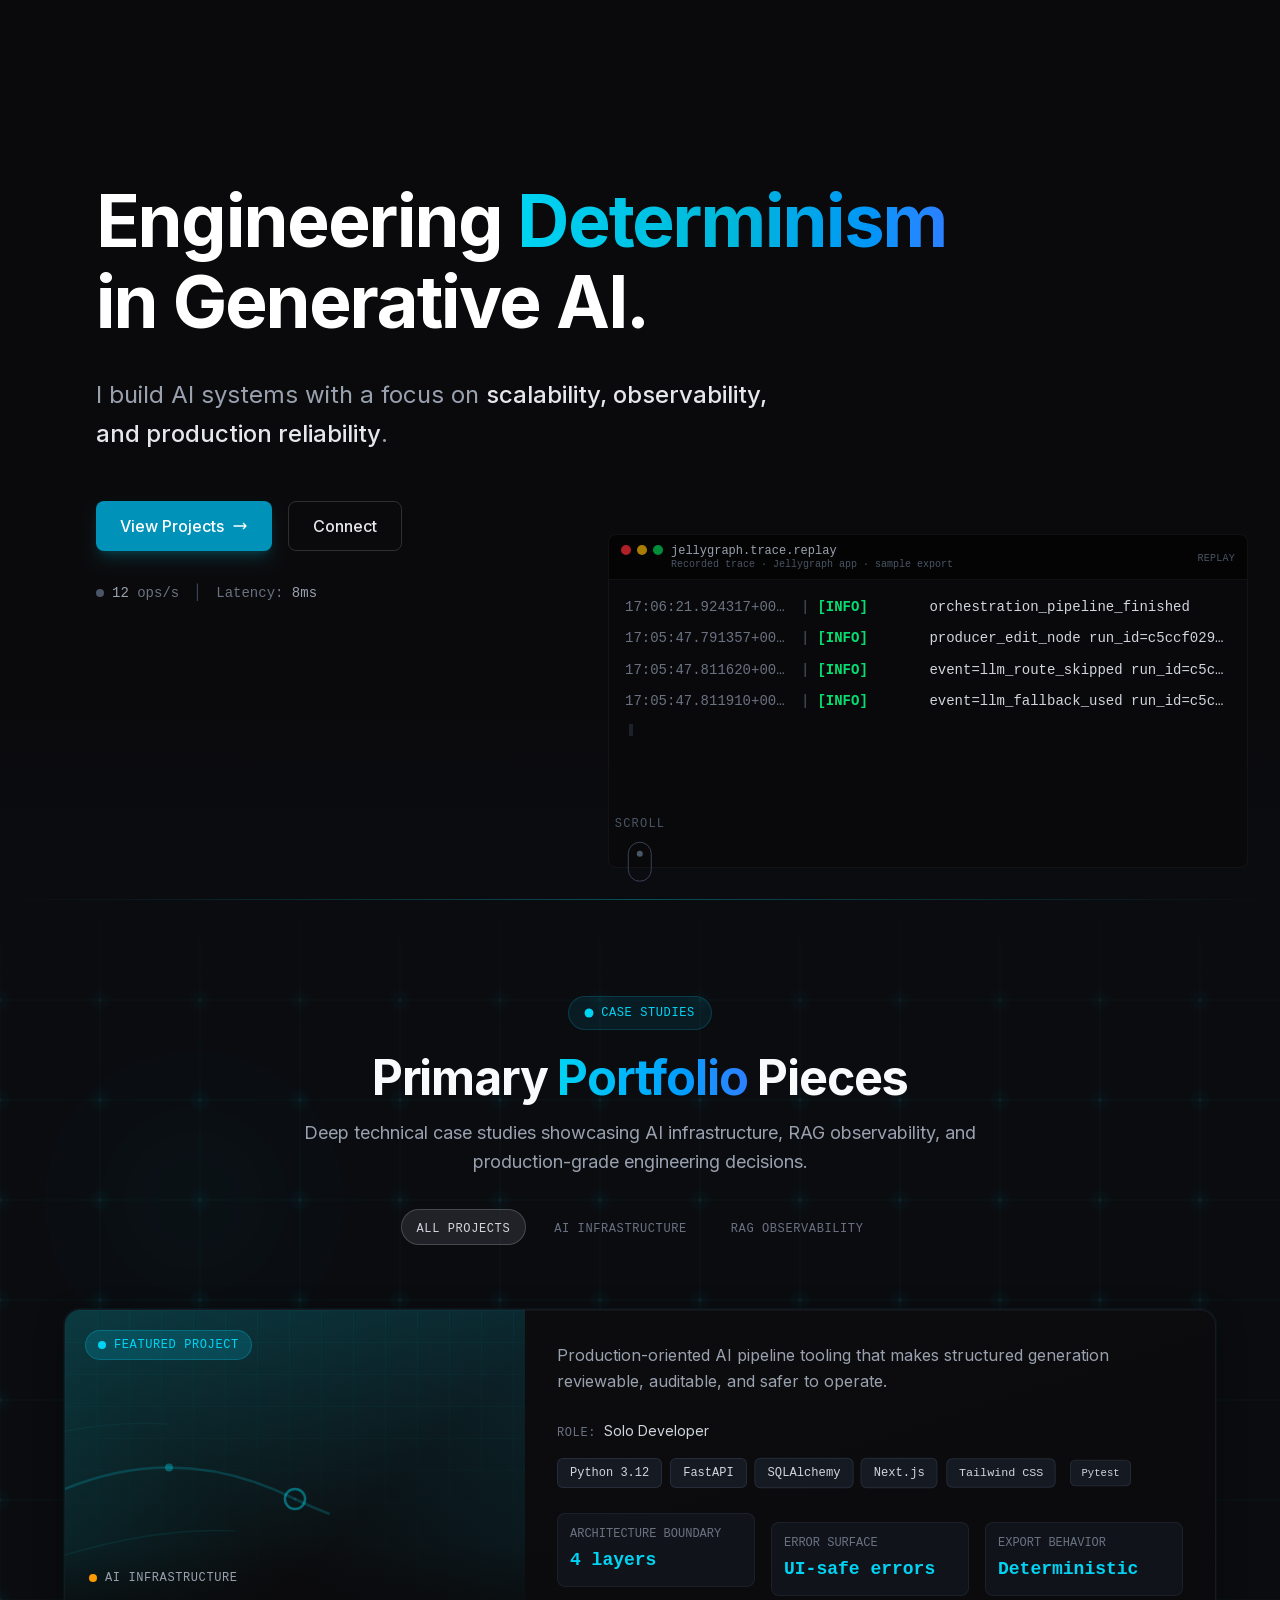
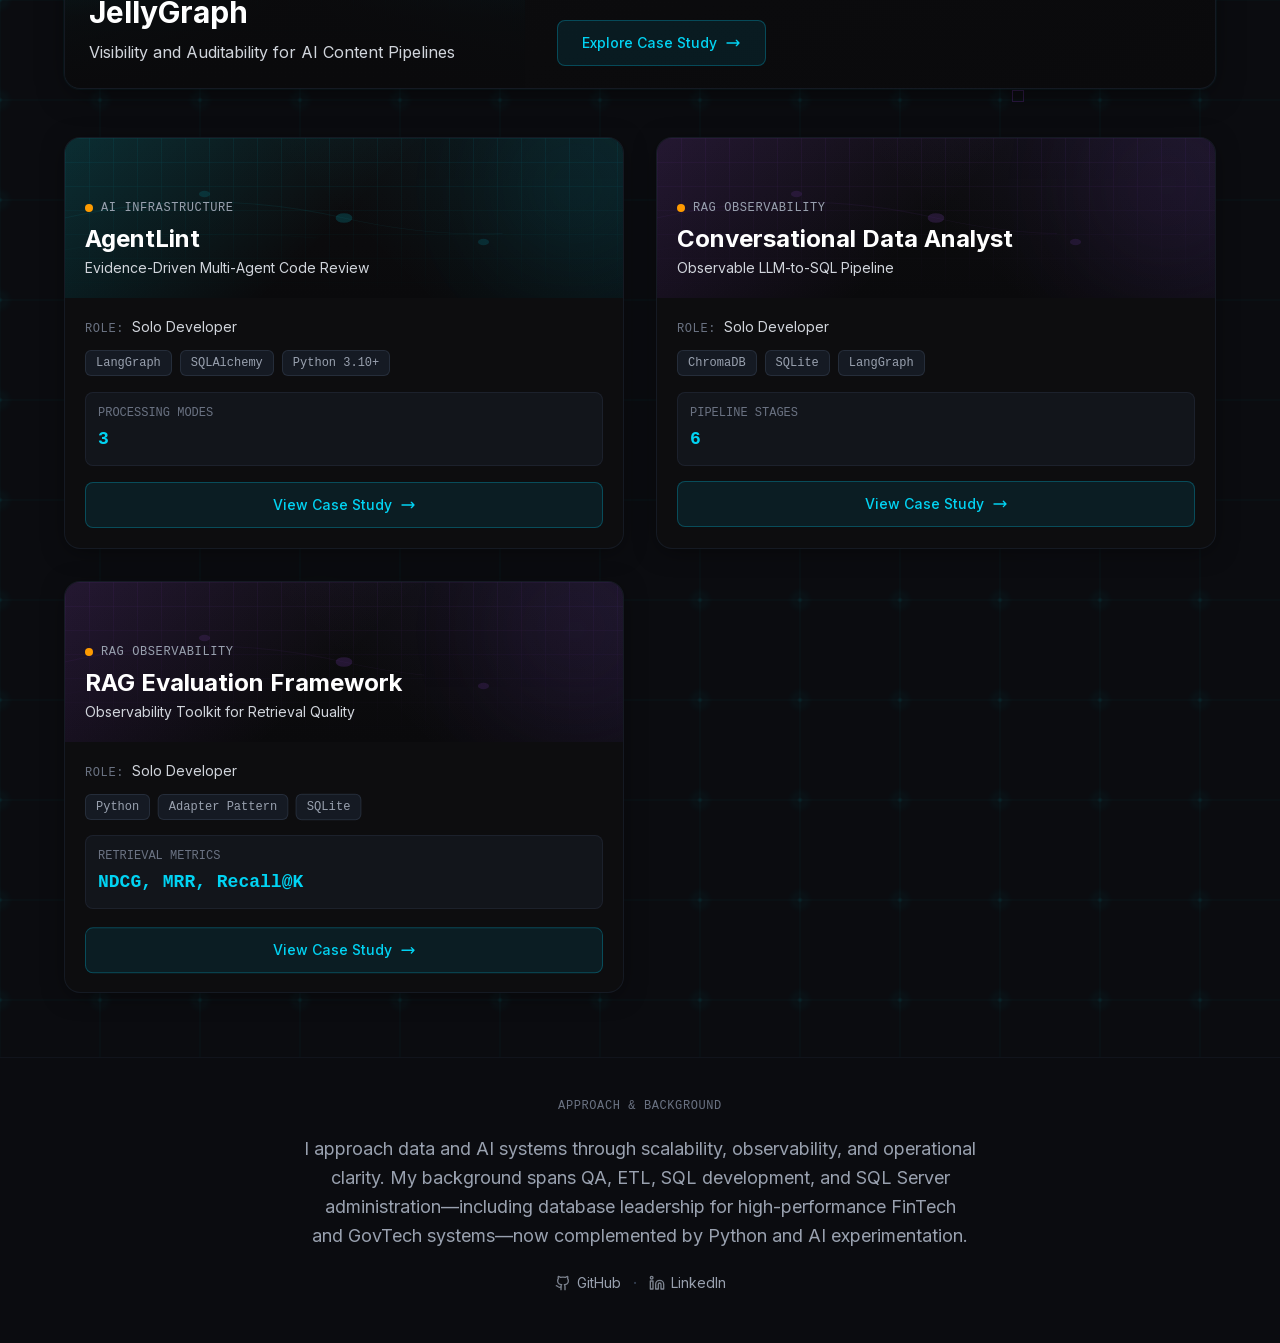
==== index.html @ 99b16664 "Deploy portfolio from VisualNarrativePortfolio" ====
<!DOCTYPE html><html lang="en"><head><meta charSet="utf-8"/><meta name="viewport" content="width=device-width, initial-scale=1"/><link rel="preload" href="/_next/static/media/83afe278b6a6bb3c-s.p.0q-301v4kxxnr.woff2" as="font" crossorigin="" type="font/woff2"/><link rel="stylesheet" href="/_next/static/chunks/0~tpzyhhl5wl-.css" data-precedence="next"/><link rel="preload" as="script" fetchPriority="low" href="/_next/static/chunks/0ht900cau6_ur.js"/><script src="/_next/static/chunks/00l-yd3t8dvwz.js" async=""></script><script src="/_next/static/chunks/16g.ca89g7fib.js" async=""></script><script src="/_next/static/chunks/turbopack-14evrwsj28xbr.js" async=""></script><script src="/_next/static/chunks/0dbhjjzl8qfwv.js" async=""></script><script src="/_next/static/chunks/0s5dyudqz29jj.js" async=""></script><meta name="next-size-adjust" content=""/><title>AI Infrastructure &amp; RAG Observability Portfolio</title><meta name="description" content="Top 1% technical portfolio showcasing AI infrastructure, RAG observability, and visual narrative engineering"/><meta name="author" content="Your Name"/><meta name="keywords" content="AI Infrastructure,RAG Observability,LLM Engineering,Machine Learning,Data Engineering,Full Stack Development,Portfolio"/><meta name="creator" content="Your Name"/><meta name="robots" content="index, follow"/><meta name="googlebot" content="index, follow, max-video-preview:-1, max-image-preview:large, max-snippet:-1"/><meta property="og:title" content="AI Infrastructure &amp; RAG Observability Portfolio"/><meta property="og:description" content="Top 1% technical portfolio showcasing AI infrastructure, RAG observability, and visual narrative engineering"/><meta property="og:url" content="https://yourusername.github.io/"/><meta property="og:site_name" content="AI Infrastructure &amp; RAG Observability Portfolio"/><meta property="og:locale" content="en_US"/><meta property="og:image" content="https://yourusername.github.io/og-image.png"/><meta property="og:image:width" content="1200"/><meta property="og:image:height" content="630"/><meta property="og:image:alt" content="AI Infrastructure &amp; RAG Observability Portfolio"/><meta property="og:type" content="website"/><meta name="twitter:card" content="summary_large_image"/><meta name="twitter:creator" content="@yourusername"/><meta name="twitter:title" content="AI Infrastructure &amp; RAG Observability Portfolio"/><meta name="twitter:description" content="Top 1% technical portfolio showcasing AI infrastructure, RAG observability, and visual narrative engineering"/><meta name="twitter:image" content="https://yourusername.github.io/og-image.png"/><script src="/_next/static/chunks/03~yq9q893hmn.js" noModule=""></script></head><body class="inter_5972bc34-module__OU16Qa__className min-h-dvh overflow-x-clip antialiased"><div hidden=""><!--$--><!--/$--></div><main class="overflow-x-clip bg-[#0b0c10] min-h-screen"><section class="relative flex h-[100dvh] min-h-[100svh] w-full max-w-full flex-col overflow-x-hidden overflow-y-hidden bg-obsidian-base"><div class="absolute inset-0 min-h-0 min-w-0"><canvas class="absolute inset-0 h-full w-full" style="background:#0A0A0C"></canvas></div><div class="absolute bottom-0 left-0 right-0 h-64 pointer-events-none" style="background:linear-gradient(to bottom, transparent 0%, #0A0A0C 100%)"></div><div class="relative z-10 flex h-full min-h-0 flex-1 flex-col"><div class=" flex min-h-0 flex-1 flex-col justify-center px-4 py-[max(0.75rem,env(safe-area-inset-top))] pb-28 max-[680px]:pb-24 sm:px-8 sm:pb-32 md:px-16 lg:px-24 [@media(max-height:700px)]:justify-start [@media(max-height:700px)]:pt-4 [@media(max-height:700px)]:pb-24 "><div class="max-w-4xl"><h1 class="text-balance text-3xl font-bold leading-[1.12] tracking-tight text-white sm:text-4xl md:text-5xl lg:text-6xl xl:text-7xl [@media(max-height:640px)]:text-[1.65rem] [@media(max-height:640px)]:sm:text-3xl" style="font-family:Inter, system-ui, sans-serif;opacity:0;transform:translateY(50px) scale(0.95)">Engineering<!-- --> <span class="text-transparent bg-clip-text bg-gradient-to-r from-cyan-400 via-cyan-500 to-blue-500">Determinism</span><br/>in Generative AI.</h1><p class="mt-3 max-w-2xl text-base leading-relaxed text-gray-300 sm:mt-6 sm:text-lg sm:text-gray-400 md:mt-8 md:text-xl lg:text-2xl [@media(max-height:640px)]:mt-3 [@media(max-height:640px)]:sm:text-base [@media(max-height:640px)]:md:text-lg" style="font-family:Inter, system-ui, sans-serif;opacity:0;transform:translateY(30px)">I build AI systems with a focus on<!-- --> <span class="font-medium text-gray-100 sm:text-gray-200">scalability, observability, and production reliability</span>.</p><div class="mt-5 flex w-full max-w-md flex-col gap-3 sm:mt-8 sm:max-w-none sm:flex-row sm:flex-wrap md:mt-12 sm:gap-4" style="opacity:0;transform:translateY(20px)"><button type="button" class=" inline-flex min-h-[44px] w-full items-center justify-center gap-2 rounded-lg bg-cyan-600 px-5 py-2.5 font-medium text-white shadow-lg shadow-cyan-500/20 transition-all duration-200 hover:bg-cyan-500 hover:shadow-cyan-500/30 sm:w-auto sm:px-6 sm:py-3 active:bg-cyan-600 "><span>View Projects</span><svg class="h-4 w-4 shrink-0" fill="none" stroke="currentColor" viewBox="0 0 24 24"><path stroke-linecap="round" stroke-linejoin="round" stroke-width="2" d="M17 8l4 4m0 0l-4 4m4-4H3"></path></svg></button><a href="https://linkedin.com/in/tsteele3204" target="_blank" rel="noopener noreferrer" class="inline-flex min-h-[44px] w-full items-center justify-center px-5 sm:w-auto sm:px-6 py-2.5 sm:py-3 bg-transparent border border-white/15 hover:border-cyan-500/50 text-gray-200 hover:text-white font-medium rounded-lg transition-all duration-200 active:border-cyan-500/40">Connect</a></div><div class="mt-5 flex flex-wrap items-center gap-3 text-xs text-gray-400 sm:mt-8 sm:gap-4 sm:text-sm sm:text-gray-500 [@media(max-height:560px)]:hidden" style="opacity:0"><div class="flex items-center gap-2"><div class="h-2 w-2 rounded-full transition-colors duration-300 bg-gray-500 sm:bg-gray-600"></div><span class="font-mono"><span class="text-gray-300 sm:text-gray-400">12</span> <!-- -->ops/s</span></div><span class="hidden text-gray-700 sm:inline">|</span><span class="hidden font-mono sm:inline">Latency:<!-- --> <span class="text-gray-300 sm:text-gray-400">8<!-- -->ms</span></span></div><div class="mt-4 [@media(min-width:768px)]:hidden [@media(max-height:560px)]:hidden"><div class="pointer-events-none z-[12] md:hidden" aria-hidden="true" title="Recorded sample from a portfolio app export. Looped replay, not live telemetry."><div class="rounded-lg border border-obsidian-accent/48 bg-obsidian-darker/95 px-2.5 py-2 sm:px-3 sm:py-2.5" style="box-shadow:0 0 0 1px rgba(0, 232, 255, 0.1) inset"><div class="mb-2 space-y-0.5 border-b border-white/[0.06] pb-2 sm:mb-2.5 sm:pb-2"><p class="font-mono text-[9px] uppercase tracking-widest text-gray-500 sm:text-[10px]">Sample replay</p><p class="font-mono text-[10px] leading-tight text-gray-500 sm:text-[11px]">Recorded trace · Jellygraph · export</p></div><div class="min-w-0" style="opacity:1;transform:none"><div class="flex flex-wrap items-center gap-2 gap-y-1.5"><span class="inline-flex shrink-0 items-center rounded px-1.5 py-0.5 font-mono text-[10px] font-semibold uppercase tracking-wide ring-1 ring-inset ring-white/10 sm:text-[11px] text-green-400">INFO</span><span class="font-mono text-[10px] tabular-nums text-gray-500 sm:text-[11px]">17:06:21</span></div><p class="mt-2 line-clamp-3 break-words font-mono text-[11px] leading-snug text-gray-300 sm:mt-2.5 sm:line-clamp-4 sm:text-xs" title="INFO: orchestration_pipeline_finished">orchestration_pipeline_finished</p></div></div></div></div></div></div></div><div class="hidden md:block"><div class="absolute bottom-8 z-[15] left-4 right-4 max-w-[min(640px,calc(100%-2rem))] sm:left-8 sm:right-8 sm:max-w-[min(580px,calc(100%-4rem))] md:right-8 md:left-auto md:ml-auto md:max-w-[min(640px,calc(100%-4rem))]"><div class="flex items-start gap-2 border border-obsidian-accent/35 bg-obsidian-darker/95 px-3 py-2 rounded-t-lg" title="Recorded trace replay: pointer movement shortens or lengthens the step interval. Not live telemetry."><div class="flex gap-1.5 pt-0.5"><div class="h-2.5 w-2.5 rounded-full bg-red-500/70"></div><div class="h-2.5 w-2.5 rounded-full bg-yellow-500/70"></div><div class="h-2.5 w-2.5 rounded-full bg-green-500/70"></div></div><div class="min-w-0 flex-1"><div class="truncate font-mono text-xs text-gray-400">jellygraph.trace.replay</div><div class="font-mono text-[10px] leading-tight text-gray-600">Recorded trace · Jellygraph app · sample export</div></div><div class="ml-auto shrink-0"><span class="font-mono text-[10px] uppercase tracking-wide text-gray-600">Replay</span></div></div><div class="h-72 overflow-y-auto overscroll-contain border border-t-0 border-obsidian-accent/35 bg-obsidian-base/98 px-4 py-3 rounded-b-lg"><div class="flex min-w-0 items-center gap-x-2 whitespace-nowrap py-1.5 font-mono text-sm leading-snug"><span class="w-[10.5rem] shrink-0 tabular-nums text-gray-500 truncate" title="17:06:21.924317+00:00">17:06:21.924317+00:00</span><span class="shrink-0 text-gray-600" aria-hidden="true">|</span><span class="w-[6.5rem] shrink-0 font-semibold text-green-400">[<!-- -->INFO<!-- -->]</span><span class="min-w-0 flex-1 truncate text-gray-300" title="orchestration_pipeline_finished">orchestration_pipeline_finished</span></div><span aria-hidden="true" class="ml-1 inline-block h-3 w-1 translate-y-px bg-slate-500/45" style="opacity:0.5"></span></div></div></div><div class="pointer-events-none absolute bottom-[max(1.25rem,env(safe-area-inset-bottom))] left-1/2 z-20 flex -translate-x-1/2 flex-col items-center gap-2 [@media(max-height:520px)]:hidden" style="opacity:0;transform:translateY(-10px)"><span class="text-xs font-mono tracking-widest text-gray-500 sm:text-gray-600 uppercase">Scroll</span><div class="flex h-8 w-5 justify-center rounded-full border border-gray-600 pt-1.5 sm:h-10 sm:w-6 sm:border-gray-700 sm:pt-2"><div class="h-1 w-1 rounded-full bg-gray-500 sm:h-1.5 sm:w-1.5 sm:bg-gray-600"></div></div></div></section><div class="relative h-28 -mt-28 pointer-events-none overflow-x-clip md:h-48 md:-mt-48"><div class="absolute inset-0" style="background:linear-gradient(180deg, 
              transparent 0%, 
              rgba(11, 12, 16, 0.3) 20%,
              rgba(11, 12, 16, 0.7) 50%,
              rgba(11, 12, 16, 0.95) 80%,
              #0b0c10 100%
            )"></div><svg class="absolute inset-0 w-full h-full" preserveAspectRatio="none" viewBox="0 0 100 100"><line x1="50" y1="0" x2="50" y2="100" stroke="rgba(0, 232, 255, 0.3)" stroke-width="0.2" opacity="0" pathLength="1" stroke-dashoffset="0px" stroke-dasharray="0px 1px" style="opacity:0"></line><line x1="25" y1="0" x2="35" y2="100" stroke="rgba(0, 232, 255, 0.2)" stroke-width="0.15" opacity="0" pathLength="1" stroke-dashoffset="0px" stroke-dasharray="0px 1px" style="opacity:0"></line><line x1="15" y1="0" x2="20" y2="100" stroke="rgba(0, 232, 255, 0.15)" stroke-width="0.1" opacity="0" pathLength="1" stroke-dashoffset="0px" stroke-dasharray="0px 1px" style="opacity:0"></line><line x1="75" y1="0" x2="65" y2="100" stroke="rgba(0, 232, 255, 0.2)" stroke-width="0.15" opacity="0" pathLength="1" stroke-dashoffset="0px" stroke-dasharray="0px 1px" style="opacity:0"></line><line x1="85" y1="0" x2="80" y2="100" stroke="rgba(0, 232, 255, 0.15)" stroke-width="0.1" opacity="0" pathLength="1" stroke-dashoffset="0px" stroke-dasharray="0px 1px" style="opacity:0"></line></svg><div class="absolute inset-0"><div class="absolute w-1 h-1 rounded-full bg-cyan-400" style="left:20%;opacity:0"></div><div class="absolute w-1 h-1 rounded-full bg-cyan-400" style="left:35%;opacity:0"></div><div class="absolute w-1 h-1 rounded-full bg-cyan-400" style="left:50%;opacity:0"></div><div class="absolute w-1 h-1 rounded-full bg-cyan-400" style="left:65%;opacity:0"></div><div class="absolute w-1 h-1 rounded-full bg-cyan-400" style="left:80%;opacity:0"></div></div><div class="absolute bottom-0 left-0 right-0 h-px" style="background:linear-gradient(90deg, transparent 0%, rgba(0, 232, 255, 0.3) 50%, transparent 100%);opacity:0;transform:scaleX(0)"></div></div><section id="projects" class="relative z-10"><div class="absolute inset-0 overflow-hidden"><canvas class="absolute inset-0 w-full h-full pointer-events-none" style="opacity:0.6"></canvas><div class="absolute inset-0 overflow-hidden pointer-events-none "><div class="absolute w-64 h-64 rounded-full blur-3xl opacity-20" style="background:radial-gradient(circle, rgba(0, 232, 255, 0.3) 0%, transparent 70%);top:10%;left:5%"></div><div class="absolute w-48 h-48 rounded-full blur-3xl opacity-15" style="background:radial-gradient(circle, rgba(168, 85, 247, 0.3) 0%, transparent 70%);top:60%;right:10%"></div><div class="absolute w-32 h-32 rounded-full blur-2xl opacity-10" style="background:radial-gradient(circle, rgba(34, 197, 94, 0.4) 0%, transparent 70%);bottom:20%;left:20%"></div><div class="absolute w-4 h-4 border border-cyan-500/20 rotate-45" style="top:25%;left:15%"></div><div class="absolute w-3 h-3 border border-purple-500/20 rotate-45" style="top:45%;right:20%"></div><div class="absolute w-2 h-2 bg-cyan-500/30 rounded-full" style="top:70%;left:30%"></div><div class="absolute w-2 h-2 bg-purple-500/20 rounded-full" style="top:30%;right:35%"></div><svg class="absolute inset-0 w-full h-full opacity-10"><line x1="10%" y1="20%" x2="25%" y2="35%" stroke="rgba(0, 232, 255, 0.3)" stroke-width="1"></line><line x1="75%" y1="40%" x2="90%" y2="25%" stroke="rgba(168, 85, 247, 0.3)" stroke-width="1"></line><line x1="30%" y1="70%" x2="45%" y2="85%" stroke="rgba(0, 232, 255, 0.2)" stroke-width="1"></line></svg></div><div class="absolute top-0 left-0 right-0 h-32" style="background:linear-gradient(180deg, #0b0c10 0%, transparent 100%)"></div></div><div class="relative px-6 pb-12 pt-16 sm:px-8 sm:pb-16 sm:pt-20 md:px-12 md:pb-16 md:pt-24 lg:px-16"><header class="max-w-6xl mx-auto mb-10 text-center md:mb-16" style="opacity:0;transform:translateY(30px)"><div class="inline-flex items-center gap-2 px-4 py-2 rounded-full bg-cyan-500/10 border border-cyan-500/20 mb-6" style="opacity:0;transform:scale(0.9)"><span class="w-2 h-2 rounded-full bg-cyan-400"></span><span class="text-xs font-mono text-cyan-400 uppercase tracking-wider">Case Studies</span></div><h2 class="text-3xl sm:text-4xl md:text-5xl font-bold mb-4 tracking-tight" style="opacity:0;transform:translateY(20px)"><span class="text-gray-50">Primary </span><span class="text-transparent bg-clip-text bg-gradient-to-r from-cyan-400 to-blue-500">Portfolio</span><span class="text-gray-50"> Pieces</span></h2><p class="text-base text-gray-400 max-w-2xl mx-auto leading-relaxed mb-8 px-1 sm:text-lg sm:px-0" style="opacity:0;transform:translateY(20px)">Deep technical case studies showcasing AI infrastructure, RAG observability, and production-grade engineering decisions.</p><div class="flex flex-wrap justify-center gap-2 sm:gap-3" style="opacity:0;transform:translateY(20px)"><button class="
              relative min-h-[44px] px-4 py-2 rounded-full text-sm font-medium sm:min-h-0
              transition-colors duration-300
              text-gray-300
            " tabindex="0"><div class="absolute inset-0 rounded-full border" style="background-color:rgba(156, 163, 175, 0.15);border-color:rgba(156, 163, 175, 0.3)"></div><span class="relative z-10 font-mono text-xs uppercase tracking-wider">All Projects</span></button><button class="
              relative min-h-[44px] px-4 py-2 rounded-full text-sm font-medium sm:min-h-0
              transition-colors duration-300
              text-gray-500 hover:text-gray-300
            " tabindex="0"><div class="absolute inset-0 rounded-full bg-gray-800/0 hover:bg-gray-800/50 transition-colors duration-300"></div><span class="relative z-10 font-mono text-xs uppercase tracking-wider">AI Infrastructure</span></button><button class="
              relative min-h-[44px] px-4 py-2 rounded-full text-sm font-medium sm:min-h-0
              transition-colors duration-300
              text-gray-500 hover:text-gray-300
            " tabindex="0"><div class="absolute inset-0 rounded-full bg-gray-800/0 hover:bg-gray-800/50 transition-colors duration-300"></div><span class="relative z-10 font-mono text-xs uppercase tracking-wider">RAG Observability</span></button></div></header><div class="mx-auto mb-12 max-w-6xl" style="opacity:0;transform:translateY(20px)"><article class="group relative cursor-pointer col-span-1 md:col-span-2 lg:col-span-3 rounded-2xl" role="button" tabindex="0" aria-label="View featured case study for JellyGraph" style="background:transparent;opacity:0;transform:translateY(40px) scale(0.95)"><div class=" relative overflow-hidden rounded-2xl bg-gradient-to-br from-[#0d0d0f] to-[#0a0a0c] border border-gray-800/50 hover:border-cyan-500/40 transition-all duration-500 " style="box-shadow:0 8px 32px -8px rgba(0, 0, 0, 0.6),
            0 0 0 1px rgba(0, 232, 255, 0.05),
            inset 0 1px 0 0 rgba(255, 255, 255, 0.03)"><div class="absolute pointer-events-none opacity-0 group-hover:opacity-100 transition-opacity duration-500" style="left:-150px;top:-150px;width:300px;height:300px;background:radial-gradient(circle, rgba(0, 232, 255, 0.15) 0%, transparent 70%);filter:blur(40px)"></div><div class="flex flex-col lg:flex-row"><div class="relative h-56 overflow-hidden lg:h-auto lg:min-h-[320px] lg:w-2/5" style="background:linear-gradient(135deg, rgba(0, 232, 255, 0.2) 0%, transparent 60%),
                linear-gradient(225deg, rgba(0, 180, 216, 0.15) 0%, transparent 60%),
                linear-gradient(180deg, #0d0d0f 0%, #0A0A0C 100%)"><svg class="absolute inset-0 w-full h-full" viewBox="0 0 400 300" preserveAspectRatio="xMidYMid slice"><path d="M0,150 Q100,100 200,150 T400,150" stroke="rgba(0, 232, 255, 0.5)" stroke-width="2" fill="none" opacity="0" pathLength="1" stroke-dashoffset="0px" stroke-dasharray="0px 1px"></path><path d="M0,200 Q150,150 250,200 T400,180" stroke="rgba(0, 232, 255, 0.5)" stroke-width="1" fill="none" opacity="0" pathLength="1" stroke-dashoffset="0px" stroke-dasharray="0px 1px"></path><path d="M0,100 Q80,80 160,100 T320,90" stroke="rgba(0, 232, 255, 0.5)" stroke-width="1" fill="none" opacity="0" pathLength="1" stroke-dashoffset="0px" stroke-dasharray="0px 1px"></path><circle cx="100" cy="125" r="4" fill="rgba(0, 232, 255, 0.5)" opacity="0"></circle><circle cx="200" cy="150" r="4" fill="rgba(0, 232, 255, 0.5)" opacity="0"></circle><circle cx="300" cy="140" r="4" fill="rgba(0, 232, 255, 0.5)" opacity="0"></circle><circle cx="150" cy="185" r="4" fill="rgba(0, 232, 255, 0.5)" opacity="0"></circle><circle cx="250" cy="195" r="4" fill="rgba(0, 232, 255, 0.5)" opacity="0"></circle><circle cx="200" cy="150" r="8" fill="none" stroke="rgba(0, 232, 255, 0.5)" stroke-width="2" opacity="0"></circle></svg><div class="absolute inset-0 opacity-20" style="background-image:linear-gradient(rgba(0, 232, 255, 0.5) 1px, transparent 1px),
                  linear-gradient(90deg, rgba(0, 232, 255, 0.5) 1px, transparent 1px);background-size:32px 32px;mask-image:linear-gradient(180deg, rgba(0,0,0,0.4) 0%, transparent 100%);-webkit-mask-image:linear-gradient(180deg, rgba(0,0,0,0.4) 0%, transparent 100%)"></div><div class="absolute top-5 left-5 right-5 flex max-w-[calc(100%-2.5rem)] flex-wrap items-center gap-2 px-3 py-1.5 rounded-full bg-cyan-500/20 border border-cyan-500/30 sm:right-auto" style="opacity:0;transform:translateX(-20px)"><span class="w-2 h-2 rounded-full bg-cyan-400 animate-pulse"></span><span class="text-xs font-mono text-cyan-400 uppercase tracking-wider">Featured Project</span></div><div class="absolute bottom-0 left-0 right-0 p-6 bg-gradient-to-t from-[#0a0a0c] via-[#0a0a0c]/80 to-transparent"><div class="flex items-center gap-2 mb-2"><span class="
                    w-2 h-2 rounded-full
                    
                    bg-amber-500 animate-pulse
                    
                    
                  "></span><span class="text-xs font-mono text-gray-400 uppercase tracking-wider">ai infrastructure</span></div><h3 class="text-2xl md:text-3xl font-bold text-white leading-tight break-words">JellyGraph</h3><p class="text-base text-gray-300 mt-2">Visibility and Auditability for AI Content Pipelines</p></div></div><div class="flex flex-col p-6 lg:min-h-0 lg:flex-1 lg:p-8"><p class="text-gray-400 leading-relaxed mb-6 line-clamp-3">Production-oriented AI pipeline tooling that makes structured generation reviewable, auditable, and safer to operate.</p><div class="mb-4"><span class="text-xs font-mono text-gray-500 uppercase tracking-wider">Role:<!-- --> </span><span class="text-sm text-gray-300">Solo Developer</span></div><div class="flex flex-wrap gap-2 mb-6"><span class=" px-3 py-1.5 text-xs font-mono bg-gray-800/50 text-gray-300 border border-gray-700/50 rounded-md hover:border-cyan-500/30 transition-colors " style="opacity:0;transform:scale(0.8)">Python 3.12</span><span class=" px-3 py-1.5 text-xs font-mono bg-gray-800/50 text-gray-300 border border-gray-700/50 rounded-md hover:border-cyan-500/30 transition-colors " style="opacity:0;transform:scale(0.8)">FastAPI</span><span class=" px-3 py-1.5 text-xs font-mono bg-gray-800/50 text-gray-300 border border-gray-700/50 rounded-md hover:border-cyan-500/30 transition-colors " style="opacity:0;transform:scale(0.8)">SQLAlchemy</span><span class=" px-3 py-1.5 text-xs font-mono bg-gray-800/50 text-gray-300 border border-gray-700/50 rounded-md hover:border-cyan-500/30 transition-colors " style="opacity:0;transform:scale(0.8)">Next.js</span><span class=" px-3 py-1.5 text-xs font-mono bg-gray-800/50 text-gray-300 border border-gray-700/50 rounded-md hover:border-cyan-500/30 transition-colors " style="opacity:0;transform:scale(0.8)">Tailwind CSS</span><span class=" px-3 py-1.5 text-xs font-mono bg-gray-800/50 text-gray-300 border border-gray-700/50 rounded-md hover:border-cyan-500/30 transition-colors " style="opacity:0;transform:scale(0.8)">Pytest</span></div><div class="grid grid-cols-2 md:grid-cols-3 gap-4 mb-6"><div class="p-3 rounded-lg bg-gray-800/30 border border-gray-700/30" style="opacity:0;transform:translateY(10px)"><p class="text-xs font-mono text-gray-500 uppercase mb-1">Architecture Boundary</p><p class="text-lg font-bold text-cyan-400 font-mono">4 layers</p></div><div class="p-3 rounded-lg bg-gray-800/30 border border-gray-700/30" style="opacity:0;transform:translateY(10px)"><p class="text-xs font-mono text-gray-500 uppercase mb-1">Error Surface</p><p class="text-lg font-bold text-cyan-400 font-mono">UI-safe errors</p></div><div class="p-3 rounded-lg bg-gray-800/30 border border-gray-700/30" style="opacity:0;transform:translateY(10px)"><p class="text-xs font-mono text-gray-500 uppercase mb-1">Export Behavior</p><p class="text-lg font-bold text-cyan-400 font-mono">Deterministic</p></div></div><button class=" mt-auto w-full sm:w-auto self-start py-3 px-6 bg-cyan-500/10 hover:bg-cyan-500/20 border border-cyan-500/30 hover:border-cyan-500/50 text-cyan-400 text-sm font-medium rounded-lg transition-all duration-200 flex items-center justify-center gap-2 group-hover:shadow-lg group-hover:shadow-cyan-500/10 " style="opacity:0;transform:translateY(10px)"><span>Explore Case Study</span><svg class="w-4 h-4 transition-transform duration-200 group-hover:translate-x-1" fill="none" stroke="currentColor" viewBox="0 0 24 24"><path stroke-linecap="round" stroke-linejoin="round" stroke-width="2" d="M17 8l4 4m0 0l-4 4m4-4H3"></path></svg></button></div></div><div class=" absolute inset-0 opacity-0 group-hover:opacity-100 transition-opacity duration-500 pointer-events-none rounded-2xl " style="box-shadow:inset 0 0 80px -20px rgba(0, 232, 255, 0.2),
              0 0 40px -10px rgba(0, 232, 255, 0.15)"></div></div></article></div><div class="max-w-6xl mx-auto grid grid-cols-1 md:grid-cols-2 gap-6 md:gap-8" style="opacity:0"><article class="group relative cursor-pointer h-full rounded-2xl" role="button" tabindex="0" aria-label="View case study for AgentLint" style="perspective:1000px;background:transparent;opacity:0;transform:translateY(40px) scale(0.95)"><div class=" relative h-full flex flex-col overflow-hidden rounded-2xl bg-[#0d0d0f] border border-gray-800/50 transition-colors duration-300 " style="transform-style:preserve-3d;box-shadow:0 4px 24px -4px rgba(0, 0, 0, 0.5),
                inset 0 1px 0 0 rgba(255, 255, 255, 0.03)"><div class="absolute inset-0 pointer-events-none opacity-0 group-hover:opacity-100 transition-opacity duration-300" style="background:radial-gradient(circle at 0% 0%, rgba(0, 232, 255, 0.12) 0%, transparent 50%)"></div><div class="relative h-40 overflow-hidden" style="background:linear-gradient(135deg, rgba(0, 232, 255, 0.15) 0%, transparent 50%),
              linear-gradient(225deg, rgba(0, 180, 216, 0.1) 0%, transparent 50%),
              linear-gradient(180deg, #0d0d0f 0%, #0A0A0C 100%)"><div class="absolute inset-0 opacity-30 group-hover:opacity-50 transition-opacity duration-500" style="background-image:linear-gradient(rgba(0, 232, 255, 0.4) 1px, transparent 1px),
                linear-gradient(90deg, rgba(0, 232, 255, 0.4) 1px, transparent 1px);background-size:24px 24px;mask-image:linear-gradient(180deg, rgba(0,0,0,0.5) 0%, transparent 100%);-webkit-mask-image:linear-gradient(180deg, rgba(0,0,0,0.5) 0%, transparent 100%)"></div><div class="absolute -top-12 -right-12 w-48 h-48 rounded-full blur-3xl" style="background:radial-gradient(circle, rgba(0, 232, 255, 0.4) 0%, transparent 70%)"></div><svg class="absolute inset-0 w-full h-full" viewBox="0 0 200 100" preserveAspectRatio="none"><path d="M0,50 Q50,30 100,50 T200,50" stroke="rgba(0, 232, 255, 0.4)" stroke-width="0.5" fill="none" opacity="0" pathLength="1" stroke-dashoffset="0px" stroke-dasharray="0px 1px"></path><path d="M0,70 Q60,50 120,70 T200,70" stroke="rgba(0, 232, 255, 0.4)" stroke-width="0.3" fill="none" opacity="0" pathLength="1" stroke-dashoffset="0px" stroke-dasharray="0px 1px"></path><circle cx="100" cy="50" r="3" fill="rgba(0, 232, 255, 0.4)"></circle><circle cx="50" cy="35" r="2" fill="rgba(0, 232, 255, 0.4)"></circle><circle cx="150" cy="65" r="2" fill="rgba(0, 232, 255, 0.4)"></circle></svg><div class="absolute inset-0 flex flex-col justify-end p-5"><div class="flex items-center gap-2 mb-2"><span class="
                  w-2 h-2 rounded-full
                  
                  bg-amber-500 animate-pulse
                  
                  
                "></span><span class="text-xs font-mono text-gray-400 uppercase tracking-wider">ai infrastructure</span></div><h3 class="text-xl md:text-2xl font-bold text-white leading-tight break-words">AgentLint</h3><p class="text-sm text-gray-300 mt-1">Evidence-Driven Multi-Agent Code Review</p></div></div><div class="flex-1 flex flex-col p-5 pt-4"><div class="mb-3"><span class="text-xs font-mono text-gray-500 uppercase tracking-wider">Role:<!-- --> </span><span class="text-sm text-gray-300">Solo Developer</span></div><div class="flex flex-wrap gap-2 mb-4"><span class=" px-2.5 py-1 text-xs font-mono bg-gray-800/50 text-gray-400 border border-gray-700/50 rounded-md group-hover:border-gray-600/50 group-hover:text-gray-300 transition-colors duration-300 " style="opacity:0;transform:scale(0.8)">LangGraph</span><span class=" px-2.5 py-1 text-xs font-mono bg-gray-800/50 text-gray-400 border border-gray-700/50 rounded-md group-hover:border-gray-600/50 group-hover:text-gray-300 transition-colors duration-300 " style="opacity:0;transform:scale(0.8)">SQLAlchemy</span><span class=" px-2.5 py-1 text-xs font-mono bg-gray-800/50 text-gray-400 border border-gray-700/50 rounded-md group-hover:border-gray-600/50 group-hover:text-gray-300 transition-colors duration-300 " style="opacity:0;transform:scale(0.8)">Python 3.10+</span></div><div class="mb-4 p-3 rounded-lg bg-gray-800/30 border border-gray-700/30 group-hover:border-cyan-500/20 transition-colors duration-300" style="opacity:0;transform:translateY(10px)"><p class="text-xs font-mono text-gray-500 uppercase mb-1">Processing Modes</p><p class="text-lg font-bold text-cyan-400 font-mono">3</p></div><div class="flex-1"></div><button class=" w-full mt-auto py-3 px-4 bg-cyan-500/10 hover:bg-cyan-500/20 border border-cyan-500/30 hover:border-cyan-500/50 text-cyan-400 text-sm font-medium rounded-lg transition-all duration-200 flex items-center justify-center gap-2 group-hover:shadow-lg group-hover:shadow-cyan-500/10 " style="opacity:0;transform:translateY(10px)"><span>View Case Study</span><svg class="w-4 h-4" fill="none" stroke="currentColor" viewBox="0 0 24 24"><path stroke-linecap="round" stroke-linejoin="round" stroke-width="2" d="M17 8l4 4m0 0l-4 4m4-4H3"></path></svg></button></div><div class="absolute inset-0 pointer-events-none rounded-2xl"></div></div></article><article class="group relative cursor-pointer h-full rounded-2xl" role="button" tabindex="0" aria-label="View case study for Conversational Data Analyst" style="perspective:1000px;background:transparent;opacity:0;transform:translateY(40px) scale(0.95)"><div class=" relative h-full flex flex-col overflow-hidden rounded-2xl bg-[#0d0d0f] border border-gray-800/50 transition-colors duration-300 " style="transform-style:preserve-3d;box-shadow:0 4px 24px -4px rgba(0, 0, 0, 0.5),
                inset 0 1px 0 0 rgba(255, 255, 255, 0.03)"><div class="absolute inset-0 pointer-events-none opacity-0 group-hover:opacity-100 transition-opacity duration-300" style="background:radial-gradient(circle at 0% 0%, rgba(168, 85, 247, 0.12) 0%, transparent 50%)"></div><div class="relative h-40 overflow-hidden" style="background:linear-gradient(135deg, rgba(168, 85, 247, 0.15) 0%, transparent 50%),
              linear-gradient(225deg, rgba(139, 92, 246, 0.1) 0%, transparent 50%),
              linear-gradient(180deg, #0d0d0f 0%, #0A0A0C 100%)"><div class="absolute inset-0 opacity-30 group-hover:opacity-50 transition-opacity duration-500" style="background-image:linear-gradient(rgba(168, 85, 247, 0.4) 1px, transparent 1px),
                linear-gradient(90deg, rgba(168, 85, 247, 0.4) 1px, transparent 1px);background-size:24px 24px;mask-image:linear-gradient(180deg, rgba(0,0,0,0.5) 0%, transparent 100%);-webkit-mask-image:linear-gradient(180deg, rgba(0,0,0,0.5) 0%, transparent 100%)"></div><div class="absolute -top-12 -right-12 w-48 h-48 rounded-full blur-3xl" style="background:radial-gradient(circle, rgba(168, 85, 247, 0.4) 0%, transparent 70%)"></div><svg class="absolute inset-0 w-full h-full" viewBox="0 0 200 100" preserveAspectRatio="none"><path d="M0,50 Q50,30 100,50 T200,50" stroke="rgba(168, 85, 247, 0.4)" stroke-width="0.5" fill="none" opacity="0" pathLength="1" stroke-dashoffset="0px" stroke-dasharray="0px 1px"></path><path d="M0,70 Q60,50 120,70 T200,70" stroke="rgba(168, 85, 247, 0.4)" stroke-width="0.3" fill="none" opacity="0" pathLength="1" stroke-dashoffset="0px" stroke-dasharray="0px 1px"></path><circle cx="100" cy="50" r="3" fill="rgba(168, 85, 247, 0.4)"></circle><circle cx="50" cy="35" r="2" fill="rgba(168, 85, 247, 0.4)"></circle><circle cx="150" cy="65" r="2" fill="rgba(168, 85, 247, 0.4)"></circle></svg><div class="absolute inset-0 flex flex-col justify-end p-5"><div class="flex items-center gap-2 mb-2"><span class="
                  w-2 h-2 rounded-full
                  
                  bg-amber-500 animate-pulse
                  
                  
                "></span><span class="text-xs font-mono text-gray-400 uppercase tracking-wider">rag observability</span></div><h3 class="text-xl md:text-2xl font-bold text-white leading-tight break-words">Conversational Data Analyst</h3><p class="text-sm text-gray-300 mt-1">Observable LLM-to-SQL Pipeline</p></div></div><div class="flex-1 flex flex-col p-5 pt-4"><div class="mb-3"><span class="text-xs font-mono text-gray-500 uppercase tracking-wider">Role:<!-- --> </span><span class="text-sm text-gray-300">Solo Developer</span></div><div class="flex flex-wrap gap-2 mb-4"><span class=" px-2.5 py-1 text-xs font-mono bg-gray-800/50 text-gray-400 border border-gray-700/50 rounded-md group-hover:border-gray-600/50 group-hover:text-gray-300 transition-colors duration-300 " style="opacity:0;transform:scale(0.8)">ChromaDB</span><span class=" px-2.5 py-1 text-xs font-mono bg-gray-800/50 text-gray-400 border border-gray-700/50 rounded-md group-hover:border-gray-600/50 group-hover:text-gray-300 transition-colors duration-300 " style="opacity:0;transform:scale(0.8)">SQLite</span><span class=" px-2.5 py-1 text-xs font-mono bg-gray-800/50 text-gray-400 border border-gray-700/50 rounded-md group-hover:border-gray-600/50 group-hover:text-gray-300 transition-colors duration-300 " style="opacity:0;transform:scale(0.8)">LangGraph</span></div><div class="mb-4 p-3 rounded-lg bg-gray-800/30 border border-gray-700/30 group-hover:border-cyan-500/20 transition-colors duration-300" style="opacity:0;transform:translateY(10px)"><p class="text-xs font-mono text-gray-500 uppercase mb-1">Pipeline Stages</p><p class="text-lg font-bold text-cyan-400 font-mono">6</p></div><div class="flex-1"></div><button class=" w-full mt-auto py-3 px-4 bg-cyan-500/10 hover:bg-cyan-500/20 border border-cyan-500/30 hover:border-cyan-500/50 text-cyan-400 text-sm font-medium rounded-lg transition-all duration-200 flex items-center justify-center gap-2 group-hover:shadow-lg group-hover:shadow-cyan-500/10 " style="opacity:0;transform:translateY(10px)"><span>View Case Study</span><svg class="w-4 h-4" fill="none" stroke="currentColor" viewBox="0 0 24 24"><path stroke-linecap="round" stroke-linejoin="round" stroke-width="2" d="M17 8l4 4m0 0l-4 4m4-4H3"></path></svg></button></div><div class="absolute inset-0 pointer-events-none rounded-2xl"></div></div></article><article class="group relative cursor-pointer h-full rounded-2xl" role="button" tabindex="0" aria-label="View case study for RAG Evaluation Framework" style="perspective:1000px;background:transparent;opacity:0;transform:translateY(40px) scale(0.95)"><div class=" relative h-full flex flex-col overflow-hidden rounded-2xl bg-[#0d0d0f] border border-gray-800/50 transition-colors duration-300 " style="transform-style:preserve-3d;box-shadow:0 4px 24px -4px rgba(0, 0, 0, 0.5),
                inset 0 1px 0 0 rgba(255, 255, 255, 0.03)"><div class="absolute inset-0 pointer-events-none opacity-0 group-hover:opacity-100 transition-opacity duration-300" style="background:radial-gradient(circle at 0% 0%, rgba(168, 85, 247, 0.12) 0%, transparent 50%)"></div><div class="relative h-40 overflow-hidden" style="background:linear-gradient(135deg, rgba(168, 85, 247, 0.15) 0%, transparent 50%),
              linear-gradient(225deg, rgba(139, 92, 246, 0.1) 0%, transparent 50%),
              linear-gradient(180deg, #0d0d0f 0%, #0A0A0C 100%)"><div class="absolute inset-0 opacity-30 group-hover:opacity-50 transition-opacity duration-500" style="background-image:linear-gradient(rgba(168, 85, 247, 0.4) 1px, transparent 1px),
                linear-gradient(90deg, rgba(168, 85, 247, 0.4) 1px, transparent 1px);background-size:24px 24px;mask-image:linear-gradient(180deg, rgba(0,0,0,0.5) 0%, transparent 100%);-webkit-mask-image:linear-gradient(180deg, rgba(0,0,0,0.5) 0%, transparent 100%)"></div><div class="absolute -top-12 -right-12 w-48 h-48 rounded-full blur-3xl" style="background:radial-gradient(circle, rgba(168, 85, 247, 0.4) 0%, transparent 70%)"></div><svg class="absolute inset-0 w-full h-full" viewBox="0 0 200 100" preserveAspectRatio="none"><path d="M0,50 Q50,30 100,50 T200,50" stroke="rgba(168, 85, 247, 0.4)" stroke-width="0.5" fill="none" opacity="0" pathLength="1" stroke-dashoffset="0px" stroke-dasharray="0px 1px"></path><path d="M0,70 Q60,50 120,70 T200,70" stroke="rgba(168, 85, 247, 0.4)" stroke-width="0.3" fill="none" opacity="0" pathLength="1" stroke-dashoffset="0px" stroke-dasharray="0px 1px"></path><circle cx="100" cy="50" r="3" fill="rgba(168, 85, 247, 0.4)"></circle><circle cx="50" cy="35" r="2" fill="rgba(168, 85, 247, 0.4)"></circle><circle cx="150" cy="65" r="2" fill="rgba(168, 85, 247, 0.4)"></circle></svg><div class="absolute inset-0 flex flex-col justify-end p-5"><div class="flex items-center gap-2 mb-2"><span class="
                  w-2 h-2 rounded-full
                  
                  bg-amber-500 animate-pulse
                  
                  
                "></span><span class="text-xs font-mono text-gray-400 uppercase tracking-wider">rag observability</span></div><h3 class="text-xl md:text-2xl font-bold text-white leading-tight break-words">RAG Evaluation Framework</h3><p class="text-sm text-gray-300 mt-1">Observability Toolkit for Retrieval Quality</p></div></div><div class="flex-1 flex flex-col p-5 pt-4"><div class="mb-3"><span class="text-xs font-mono text-gray-500 uppercase tracking-wider">Role:<!-- --> </span><span class="text-sm text-gray-300">Solo Developer</span></div><div class="flex flex-wrap gap-2 mb-4"><span class=" px-2.5 py-1 text-xs font-mono bg-gray-800/50 text-gray-400 border border-gray-700/50 rounded-md group-hover:border-gray-600/50 group-hover:text-gray-300 transition-colors duration-300 " style="opacity:0;transform:scale(0.8)">Python</span><span class=" px-2.5 py-1 text-xs font-mono bg-gray-800/50 text-gray-400 border border-gray-700/50 rounded-md group-hover:border-gray-600/50 group-hover:text-gray-300 transition-colors duration-300 " style="opacity:0;transform:scale(0.8)">Adapter Pattern</span><span class=" px-2.5 py-1 text-xs font-mono bg-gray-800/50 text-gray-400 border border-gray-700/50 rounded-md group-hover:border-gray-600/50 group-hover:text-gray-300 transition-colors duration-300 " style="opacity:0;transform:scale(0.8)">SQLite</span></div><div class="mb-4 p-3 rounded-lg bg-gray-800/30 border border-gray-700/30 group-hover:border-cyan-500/20 transition-colors duration-300" style="opacity:0;transform:translateY(10px)"><p class="text-xs font-mono text-gray-500 uppercase mb-1">Retrieval Metrics</p><p class="text-lg font-bold text-cyan-400 font-mono">NDCG, MRR, Recall@K</p></div><div class="flex-1"></div><button class=" w-full mt-auto py-3 px-4 bg-cyan-500/10 hover:bg-cyan-500/20 border border-cyan-500/30 hover:border-cyan-500/50 text-cyan-400 text-sm font-medium rounded-lg transition-all duration-200 flex items-center justify-center gap-2 group-hover:shadow-lg group-hover:shadow-cyan-500/10 " style="opacity:0;transform:translateY(10px)"><span>View Case Study</span><svg class="w-4 h-4" fill="none" stroke="currentColor" viewBox="0 0 24 24"><path stroke-linecap="round" stroke-linejoin="round" stroke-width="2" d="M17 8l4 4m0 0l-4 4m4-4H3"></path></svg></button></div><div class="absolute inset-0 pointer-events-none rounded-2xl"></div></div></article></div></div></section><footer id="site-footer" class="relative z-10 border-t border-gray-800/30 px-6 pt-8 pb-[max(2.5rem,env(safe-area-inset-bottom))] sm:px-8 sm:pb-12 sm:pt-10 md:px-12 lg:px-16"><div class="mx-auto flex w-full max-w-3xl flex-col items-center gap-5 text-center"><p class="text-xs font-mono uppercase tracking-wider text-gray-500">Approach &amp; background</p><p class="text-balance text-sm leading-relaxed text-gray-400 sm:text-base lg:text-lg">I approach data and AI systems through scalability, observability, and operational clarity. My background spans QA, ETL, SQL development, and SQL Server administration—including database leadership for high-performance FinTech and GovTech systems—now complemented by Python and AI experimentation.</p><nav class="flex flex-wrap items-center justify-center gap-y-2" aria-label="Professional links"><a href="https://github.com/tsteelesql" class="inline-flex items-center gap-1.5 text-sm text-gray-400 hover:text-cyan-400/90 transition-colors duration-200 py-2 sm:py-0" target="_blank" rel="noopener noreferrer"><svg xmlns="http://www.w3.org/2000/svg" width="24" height="24" viewBox="0 0 24 24" fill="none" stroke="currentColor" stroke-width="2" stroke-linecap="round" stroke-linejoin="round" class="lucide lucide-github h-4 w-4 shrink-0 opacity-80" aria-hidden="true"><path d="M15 22v-4a4.8 4.8 0 0 0-1-3.5c3 0 6-2 6-5.5.08-1.25-.27-2.48-1-3.5.28-1.15.28-2.35 0-3.5 0 0-1 0-3 1.5-2.64-.5-5.36-.5-8 0C6 2 5 2 5 2c-.3 1.15-.3 2.35 0 3.5A5.403 5.403 0 0 0 4 9c0 3.5 3 5.5 6 5.5-.39.49-.68 1.05-.85 1.65-.17.6-.22 1.23-.15 1.85v4"></path><path d="M9 18c-4.51 2-5-2-7-2"></path></svg>GitHub</a><span class="select-none px-2 text-gray-700 sm:px-3" aria-hidden="true">·</span><a href="https://linkedin.com/in/tsteele3204" class="inline-flex items-center gap-1.5 text-sm text-gray-400 hover:text-cyan-400/90 transition-colors duration-200 py-2 sm:py-0" target="_blank" rel="noopener noreferrer"><svg xmlns="http://www.w3.org/2000/svg" width="24" height="24" viewBox="0 0 24 24" fill="none" stroke="currentColor" stroke-width="2" stroke-linecap="round" stroke-linejoin="round" class="lucide lucide-linkedin h-4 w-4 shrink-0 opacity-80" aria-hidden="true"><path d="M16 8a6 6 0 0 1 6 6v7h-4v-7a2 2 0 0 0-2-2 2 2 0 0 0-2 2v7h-4v-7a6 6 0 0 1 6-6z"></path><rect width="4" height="12" x="2" y="9"></rect><circle cx="4" cy="4" r="2"></circle></svg>LinkedIn</a></nav></div></footer></main><!--$--><!--/$--><script src="/_next/static/chunks/0ht900cau6_ur.js" id="_R_" async=""></script><script>(self.__next_f=self.__next_f||[]).push([0])</script><script>self.__next_f.push([1,"1:\"$Sreact.fragment\"\n2:I[39756,[\"/_next/static/chunks/0dbhjjzl8qfwv.js\"],\"default\"]\n3:I[37457,[\"/_next/static/chunks/0dbhjjzl8qfwv.js\"],\"default\"]\n4:I[47257,[\"/_next/static/chunks/0dbhjjzl8qfwv.js\"],\"ClientPageRoot\"]\n5:I[52683,[\"/_next/static/chunks/0dbhjjzl8qfwv.js\",\"/_next/static/chunks/0s5dyudqz29jj.js\"],\"default\"]\n8:I[97367,[\"/_next/static/chunks/0dbhjjzl8qfwv.js\"],\"OutletBoundary\"]\n9:\"$Sreact.suspense\"\nb:I[97367,[\"/_next/static/chunks/0dbhjjzl8qfwv.js\"],\"ViewportBoundary\"]\nd:I[97367,[\"/_next/static/chunks/0dbhjjzl8qfwv.js\"],\"MetadataBoundary\"]\nf:I[68027,[\"/_next/static/chunks/0dbhjjzl8qfwv.js\"],\"default\",1]\n:HL[\"/_next/static/chunks/0~tpzyhhl5wl-.css\",\"style\"]\n:HL[\"/_next/static/media/83afe278b6a6bb3c-s.p.0q-301v4kxxnr.woff2\",\"font\",{\"crossOrigin\":\"\",\"type\":\"font/woff2\"}]\n"])</script><script>self.__next_f.push([1,"0:{\"P\":null,\"c\":[\"\",\"\"],\"q\":\"\",\"i\":false,\"f\":[[[\"\",{\"children\":[\"__PAGE__\",{}]},\"$undefined\",\"$undefined\",16],[[\"$\",\"$1\",\"c\",{\"children\":[[[\"$\",\"link\",\"0\",{\"rel\":\"stylesheet\",\"href\":\"/_next/static/chunks/0~tpzyhhl5wl-.css\",\"precedence\":\"next\",\"crossOrigin\":\"$undefined\",\"nonce\":\"$undefined\"}],[\"$\",\"script\",\"script-0\",{\"src\":\"/_next/static/chunks/0dbhjjzl8qfwv.js\",\"async\":true,\"nonce\":\"$undefined\"}]],[\"$\",\"html\",null,{\"lang\":\"en\",\"children\":[\"$\",\"body\",null,{\"className\":\"inter_5972bc34-module__OU16Qa__className min-h-dvh overflow-x-clip antialiased\",\"children\":[\"$\",\"$L2\",null,{\"parallelRouterKey\":\"children\",\"error\":\"$undefined\",\"errorStyles\":\"$undefined\",\"errorScripts\":\"$undefined\",\"template\":[\"$\",\"$L3\",null,{}],\"templateStyles\":\"$undefined\",\"templateScripts\":\"$undefined\",\"notFound\":[[[\"$\",\"title\",null,{\"children\":\"404: This page could not be found.\"}],[\"$\",\"div\",null,{\"style\":{\"fontFamily\":\"system-ui,\\\"Segoe UI\\\",Roboto,Helvetica,Arial,sans-serif,\\\"Apple Color Emoji\\\",\\\"Segoe UI Emoji\\\"\",\"height\":\"100vh\",\"textAlign\":\"center\",\"display\":\"flex\",\"flexDirection\":\"column\",\"alignItems\":\"center\",\"justifyContent\":\"center\"},\"children\":[\"$\",\"div\",null,{\"children\":[[\"$\",\"style\",null,{\"dangerouslySetInnerHTML\":{\"__html\":\"body{color:#000;background:#fff;margin:0}.next-error-h1{border-right:1px solid rgba(0,0,0,.3)}@media (prefers-color-scheme:dark){body{color:#fff;background:#000}.next-error-h1{border-right:1px solid rgba(255,255,255,.3)}}\"}}],[\"$\",\"h1\",null,{\"className\":\"next-error-h1\",\"style\":{\"display\":\"inline-block\",\"margin\":\"0 20px 0 0\",\"padding\":\"0 23px 0 0\",\"fontSize\":24,\"fontWeight\":500,\"verticalAlign\":\"top\",\"lineHeight\":\"49px\"},\"children\":404}],[\"$\",\"div\",null,{\"style\":{\"display\":\"inline-block\"},\"children\":[\"$\",\"h2\",null,{\"style\":{\"fontSize\":14,\"fontWeight\":400,\"lineHeight\":\"49px\",\"margin\":0},\"children\":\"This page could not be found.\"}]}]]}]}]],[]],\"forbidden\":\"$undefined\",\"unauthorized\":\"$undefined\"}]}]}]]}],{\"children\":[[\"$\",\"$1\",\"c\",{\"children\":[[\"$\",\"$L4\",null,{\"Component\":\"$5\",\"serverProvidedParams\":{\"searchParams\":{},\"params\":{},\"promises\":[\"$@6\",\"$@7\"]}}],[[\"$\",\"script\",\"script-0\",{\"src\":\"/_next/static/chunks/0s5dyudqz29jj.js\",\"async\":true,\"nonce\":\"$undefined\"}]],[\"$\",\"$L8\",null,{\"children\":[\"$\",\"$9\",null,{\"name\":\"Next.MetadataOutlet\",\"children\":\"$@a\"}]}]]}],{},null,false,null]},null,false,null],[\"$\",\"$1\",\"h\",{\"children\":[null,[\"$\",\"$Lb\",null,{\"children\":\"$Lc\"}],[\"$\",\"div\",null,{\"hidden\":true,\"children\":[\"$\",\"$Ld\",null,{\"children\":[\"$\",\"$9\",null,{\"name\":\"Next.Metadata\",\"children\":\"$Le\"}]}]}],[\"$\",\"meta\",null,{\"name\":\"next-size-adjust\",\"content\":\"\"}]]}],false]],\"m\":\"$undefined\",\"G\":[\"$f\",[[\"$\",\"link\",\"0\",{\"rel\":\"stylesheet\",\"href\":\"/_next/static/chunks/0~tpzyhhl5wl-.css\",\"precedence\":\"next\",\"crossOrigin\":\"$undefined\",\"nonce\":\"$undefined\"}]]],\"S\":true,\"h\":null,\"s\":\"$undefined\",\"l\":\"$undefined\",\"p\":\"$undefined\",\"d\":\"$undefined\",\"b\":\"YgWvvVt3tjlC5ZSWUuvnY\"}\n"])</script><script>self.__next_f.push([1,"6:{}\n7:\"$0:f:0:1:1:children:0:props:children:0:props:serverProvidedParams:params\"\n"])</script><script>self.__next_f.push([1,"c:[[\"$\",\"meta\",\"0\",{\"charSet\":\"utf-8\"}],[\"$\",\"meta\",\"1\",{\"name\":\"viewport\",\"content\":\"width=device-width, initial-scale=1\"}]]\n"])</script><script>self.__next_f.push([1,"a:null\n"])</script><script>self.__next_f.push([1,"e:[[\"$\",\"title\",\"0\",{\"children\":\"AI Infrastructure \u0026 RAG Observability Portfolio\"}],[\"$\",\"meta\",\"1\",{\"name\":\"description\",\"content\":\"Top 1% technical portfolio showcasing AI infrastructure, RAG observability, and visual narrative engineering\"}],[\"$\",\"meta\",\"2\",{\"name\":\"author\",\"content\":\"Your Name\"}],[\"$\",\"meta\",\"3\",{\"name\":\"keywords\",\"content\":\"AI Infrastructure,RAG Observability,LLM Engineering,Machine Learning,Data Engineering,Full Stack Development,Portfolio\"}],[\"$\",\"meta\",\"4\",{\"name\":\"creator\",\"content\":\"Your Name\"}],[\"$\",\"meta\",\"5\",{\"name\":\"robots\",\"content\":\"index, follow\"}],[\"$\",\"meta\",\"6\",{\"name\":\"googlebot\",\"content\":\"index, follow, max-video-preview:-1, max-image-preview:large, max-snippet:-1\"}],[\"$\",\"meta\",\"7\",{\"property\":\"og:title\",\"content\":\"AI Infrastructure \u0026 RAG Observability Portfolio\"}],[\"$\",\"meta\",\"8\",{\"property\":\"og:description\",\"content\":\"Top 1% technical portfolio showcasing AI infrastructure, RAG observability, and visual narrative engineering\"}],[\"$\",\"meta\",\"9\",{\"property\":\"og:url\",\"content\":\"https://yourusername.github.io/\"}],[\"$\",\"meta\",\"10\",{\"property\":\"og:site_name\",\"content\":\"AI Infrastructure \u0026 RAG Observability Portfolio\"}],[\"$\",\"meta\",\"11\",{\"property\":\"og:locale\",\"content\":\"en_US\"}],[\"$\",\"meta\",\"12\",{\"property\":\"og:image\",\"content\":\"https://yourusername.github.io/og-image.png\"}],[\"$\",\"meta\",\"13\",{\"property\":\"og:image:width\",\"content\":\"1200\"}],[\"$\",\"meta\",\"14\",{\"property\":\"og:image:height\",\"content\":\"630\"}],[\"$\",\"meta\",\"15\",{\"property\":\"og:image:alt\",\"content\":\"AI Infrastructure \u0026 RAG Observability Portfolio\"}],[\"$\",\"meta\",\"16\",{\"property\":\"og:type\",\"content\":\"website\"}],[\"$\",\"meta\",\"17\",{\"name\":\"twitter:card\",\"content\":\"summary_large_image\"}],[\"$\",\"meta\",\"18\",{\"name\":\"twitter:creator\",\"content\":\"@yourusername\"}],[\"$\",\"meta\",\"19\",{\"name\":\"twitter:title\",\"content\":\"AI Infrastructure \u0026 RAG Observability Portfolio\"}],[\"$\",\"meta\",\"20\",{\"name\":\"twitter:description\",\"content\":\"Top 1% technical portfolio showcasing AI infrastructure, RAG observability, and visual narrative engineering\"}],[\"$\",\"meta\",\"21\",{\"name\":\"twitter:image\",\"content\":\"https://yourusername.github.io/og-image.png\"}]]\n"])</script></body></html>
---- _next/static/chunks/0~tpzyhhl5wl-.css ----
@font-face{font-family:Inter;font-style:normal;font-weight:100 900;font-display:swap;src:url(../media/2c55a0e60120577a-s.0bjc5tiuqdqro.woff2)format("woff2");unicode-range:U+460-52F,U+1C80-1C8A,U+20B4,U+2DE0-2DFF,U+A640-A69F,U+FE2E-FE2F}@font-face{font-family:Inter;font-style:normal;font-weight:100 900;font-display:swap;src:url(../media/9c72aa0f40e4eef8-s.0m6w47a4e5dy9.woff2)format("woff2");unicode-range:U+301,U+400-45F,U+490-491,U+4B0-4B1,U+2116}@font-face{font-family:Inter;font-style:normal;font-weight:100 900;font-display:swap;src:url(../media/ad66f9afd8947f86-s.11u06r12fd6v_.woff2)format("woff2");unicode-range:U+1F??}@font-face{font-family:Inter;font-style:normal;font-weight:100 900;font-display:swap;src:url(../media/5476f68d60460930-s.0wxq9webf.ew4.woff2)format("woff2");unicode-range:U+370-377,U+37A-37F,U+384-38A,U+38C,U+38E-3A1,U+3A3-3FF}@font-face{font-family:Inter;font-style:normal;font-weight:100 900;font-display:swap;src:url(../media/2bbe8d2671613f1f-s.067x_6k0k23tk.woff2)format("woff2");unicode-range:U+102-103,U+110-111,U+128-129,U+168-169,U+1A0-1A1,U+1AF-1B0,U+300-301,U+303-304,U+308-309,U+323,U+329,U+1EA0-1EF9,U+20AB}@font-face{font-family:Inter;font-style:normal;font-weight:100 900;font-display:swap;src:url(../media/1bffadaabf893a1e-s.16ipb6fqu393i.woff2)format("woff2");unicode-range:U+100-2BA,U+2BD-2C5,U+2C7-2CC,U+2CE-2D7,U+2DD-2FF,U+304,U+308,U+329,U+1D00-1DBF,U+1E00-1E9F,U+1EF2-1EFF,U+2020,U+20A0-20AB,U+20AD-20C0,U+2113,U+2C60-2C7F,U+A720-A7FF}@font-face{font-family:Inter;font-style:normal;font-weight:100 900;font-display:swap;src:url(../media/83afe278b6a6bb3c-s.p.0q-301v4kxxnr.woff2)format("woff2");unicode-range:U+??,U+131,U+152-153,U+2BB-2BC,U+2C6,U+2DA,U+2DC,U+304,U+308,U+329,U+2000-206F,U+20AC,U+2122,U+2191,U+2193,U+2212,U+2215,U+FEFF,U+FFFD}@font-face{font-family:Inter Fallback;src:local(Arial);ascent-override:90.44%;descent-override:22.52%;line-gap-override:0.0%;size-adjust:107.12%}.inter_5972bc34-module__OU16Qa__className{font-family:Inter,Inter Fallback;font-style:normal}
@layer properties{@supports (((-webkit-hyphens:none)) and (not (margin-trim:inline))) or ((-moz-orient:inline) and (not (color:rgb(from red r g b)))){*,:before,:after,::backdrop{--tw-translate-x:0;--tw-translate-y:0;--tw-translate-z:0;--tw-rotate-x:initial;--tw-rotate-y:initial;--tw-rotate-z:initial;--tw-skew-x:initial;--tw-skew-y:initial;--tw-space-y-reverse:0;--tw-border-style:solid;--tw-gradient-position:initial;--tw-gradient-from:#0000;--tw-gradient-via:#0000;--tw-gradient-to:#0000;--tw-gradient-stops:initial;--tw-gradient-via-stops:initial;--tw-gradient-from-position:0%;--tw-gradient-via-position:50%;--tw-gradient-to-position:100%;--tw-leading:initial;--tw-font-weight:initial;--tw-tracking:initial;--tw-ordinal:initial;--tw-slashed-zero:initial;--tw-numeric-figure:initial;--tw-numeric-spacing:initial;--tw-numeric-fraction:initial;--tw-shadow:0 0 #0000;--tw-shadow-color:initial;--tw-shadow-alpha:100%;--tw-inset-shadow:0 0 #0000;--tw-inset-shadow-color:initial;--tw-inset-shadow-alpha:100%;--tw-ring-color:initial;--tw-ring-shadow:0 0 #0000;--tw-inset-ring-color:initial;--tw-inset-ring-shadow:0 0 #0000;--tw-ring-inset:initial;--tw-ring-offset-width:0px;--tw-ring-offset-color:#fff;--tw-ring-offset-shadow:0 0 #0000;--tw-blur:initial;--tw-brightness:initial;--tw-contrast:initial;--tw-grayscale:initial;--tw-hue-rotate:initial;--tw-invert:initial;--tw-opacity:initial;--tw-saturate:initial;--tw-sepia:initial;--tw-drop-shadow:initial;--tw-drop-shadow-color:initial;--tw-drop-shadow-alpha:100%;--tw-drop-shadow-size:initial;--tw-backdrop-blur:initial;--tw-backdrop-brightness:initial;--tw-backdrop-contrast:initial;--tw-backdrop-grayscale:initial;--tw-backdrop-hue-rotate:initial;--tw-backdrop-invert:initial;--tw-backdrop-opacity:initial;--tw-backdrop-saturate:initial;--tw-backdrop-sepia:initial;--tw-duration:initial;--tw-ease:initial}}}@layer theme{:root,:host{--font-sans:ui-sans-serif,system-ui,sans-serif,"Apple Color Emoji","Segoe UI Emoji","Segoe UI Symbol","Noto Color Emoji";--font-mono:ui-monospace,SFMono-Regular,Menlo,Monaco,Consolas,"Liberation Mono","Courier New",monospace;--color-red-400:#ff6568;--color-red-500:#fb2c36;--color-orange-400:#ff8b1a;--color-amber-400:#fcbb00;--color-amber-500:#f99c00;--color-yellow-400:#fac800;--color-yellow-500:#edb200;--color-green-400:#05df72;--color-green-500:#00c758;--color-emerald-400:#00d294;--color-cyan-400:#00d2ef;--color-cyan-500:#00b7d7;--color-cyan-600:#0092b5;--color-blue-400:#54a2ff;--color-blue-500:#3080ff;--color-purple-400:#c07eff;--color-purple-500:#ac4bff;--color-slate-500:#62748e;--color-gray-50:#f9fafb;--color-gray-100:#f3f4f6;--color-gray-200:#e5e7eb;--color-gray-300:#d1d5dc;--color-gray-400:#99a1af;--color-gray-500:#6a7282;--color-gray-600:#4a5565;--color-gray-700:#364153;--color-gray-800:#1e2939;--color-gray-900:#101828;--color-black:#000;--color-white:#fff;--spacing:.25rem;--container-md:28rem;--container-2xl:42rem;--container-3xl:48rem;--container-4xl:56rem;--container-6xl:72rem;--text-xs:.75rem;--text-xs--line-height:calc(1/.75);--text-sm:.875rem;--text-sm--line-height:calc(1.25/.875);--text-base:1rem;--text-base--line-height:calc(1.5/1);--text-lg:1.125rem;--text-lg--line-height:calc(1.75/1.125);--text-xl:1.25rem;--text-xl--line-height:calc(1.75/1.25);--text-2xl:1.5rem;--text-2xl--line-height:calc(2/1.5);--text-3xl:1.875rem;--text-3xl--line-height:calc(2.25/1.875);--text-4xl:2.25rem;--text-4xl--line-height:calc(2.5/2.25);--text-5xl:3rem;--text-5xl--line-height:1;--text-6xl:3.75rem;--text-6xl--line-height:1;--text-7xl:4.5rem;--text-7xl--line-height:1;--font-weight-medium:500;--font-weight-semibold:600;--font-weight-bold:700;--tracking-tight:-.025em;--tracking-wide:.025em;--tracking-wider:.05em;--tracking-widest:.1em;--leading-tight:1.25;--leading-snug:1.375;--leading-relaxed:1.625;--radius-md:.375rem;--radius-lg:.5rem;--radius-xl:.75rem;--radius-2xl:1rem;--ease-in-out:cubic-bezier(.4,0,.2,1);--animate-pulse:pulse 2s cubic-bezier(.4,0,.6,1)infinite;--blur-md:12px;--blur-2xl:40px;--blur-3xl:64px;--default-transition-duration:.15s;--default-transition-timing-function:cubic-bezier(.4,0,.2,1);--default-font-family:var(--font-sans);--default-mono-font-family:var(--font-mono);--color-obsidian-base:#0a0a0c;--color-obsidian-darker:#050506;--color-obsidian-accent:#2a2a2c}@supports (color:lab(0% 0 0)){:root,:host{--color-red-400:lab(63.7053% 60.745 31.3109);--color-red-500:lab(55.4814% 75.0732 48.8528);--color-orange-400:lab(70.0429% 42.5156 75.8207);--color-amber-400:lab(80.1641% 16.6016 99.2089);--color-amber-500:lab(72.7183% 31.8672 97.9407);--color-yellow-400:lab(83.2664% 8.65132 106.895);--color-yellow-500:lab(76.3898% 14.5258 98.4589);--color-green-400:lab(78.503% -64.9265 39.7492);--color-green-500:lab(70.5521% -66.5147 45.8073);--color-emerald-400:lab(75.0771% -60.7313 19.4147);--color-cyan-400:lab(76.6045% -40.9406 -29.6231);--color-cyan-500:lab(67.805% -35.3952 -30.2018);--color-cyan-600:lab(55.1767% -26.7496 -30.5139);--color-blue-400:lab(65.0361% -1.42065 -56.9802);--color-blue-500:lab(54.1736% 13.3369 -74.6839);--color-purple-400:lab(63.6946% 47.6127 -59.2066);--color-purple-500:lab(52.0183% 66.11 -78.2316);--color-slate-500:lab(48.0876% -2.03595 -16.5814);--color-gray-50:lab(98.2596% -.247031 -.706708);--color-gray-100:lab(96.1596% -.0823438 -1.13575);--color-gray-200:lab(91.6229% -.159115 -2.26791);--color-gray-300:lab(85.1236% -.612259 -3.7138);--color-gray-400:lab(65.9269% -.832707 -8.17473);--color-gray-500:lab(47.7841% -.393182 -10.0268);--color-gray-600:lab(35.6337% -1.58697 -10.8425);--color-gray-700:lab(27.1134% -.956401 -12.3224);--color-gray-800:lab(16.1051% -1.18239 -11.7533);--color-gray-900:lab(8.11897% .811279 -12.254)}}}@layer base{*,:after,:before,::backdrop{box-sizing:border-box;border:0 solid;margin:0;padding:0}::file-selector-button{box-sizing:border-box;border:0 solid;margin:0;padding:0}html,:host{-webkit-text-size-adjust:100%;tab-size:4;line-height:1.5;font-family:var(--default-font-family,ui-sans-serif,system-ui,sans-serif,"Apple Color Emoji","Segoe UI Emoji","Segoe UI Symbol","Noto Color Emoji");font-feature-settings:var(--default-font-feature-settings,normal);font-variation-settings:var(--default-font-variation-settings,normal);-webkit-tap-highlight-color:transparent}hr{height:0;color:inherit;border-top-width:1px}abbr:where([title]){-webkit-text-decoration:underline dotted;text-decoration:underline dotted}h1,h2,h3,h4,h5,h6{font-size:inherit;font-weight:inherit}a{color:inherit;-webkit-text-decoration:inherit;-webkit-text-decoration:inherit;-webkit-text-decoration:inherit;-webkit-text-decoration:inherit;text-decoration:inherit}b,strong{font-weight:bolder}code,kbd,samp,pre{font-family:var(--default-mono-font-family,ui-monospace,SFMono-Regular,Menlo,Monaco,Consolas,"Liberation Mono","Courier New",monospace);font-feature-settings:var(--default-mono-font-feature-settings,normal);font-variation-settings:var(--default-mono-font-variation-settings,normal);font-size:1em}small{font-size:80%}sub,sup{vertical-align:baseline;font-size:75%;line-height:0;position:relative}sub{bottom:-.25em}sup{top:-.5em}table{text-indent:0;border-color:inherit;border-collapse:collapse}:-moz-focusring{outline:auto}progress{vertical-align:baseline}summary{display:list-item}ol,ul,menu{list-style:none}img,svg,video,canvas,audio,iframe,embed,object{vertical-align:middle;display:block}img,video{max-width:100%;height:auto}button,input,select,optgroup,textarea{font:inherit;font-feature-settings:inherit;font-variation-settings:inherit;letter-spacing:inherit;color:inherit;opacity:1;background-color:#0000;border-radius:0}::file-selector-button{font:inherit;font-feature-settings:inherit;font-variation-settings:inherit;letter-spacing:inherit;color:inherit;opacity:1;background-color:#0000;border-radius:0}:where(select:is([multiple],[size])) optgroup{font-weight:bolder}:where(select:is([multiple],[size])) optgroup option{padding-inline-start:20px}::file-selector-button{margin-inline-end:4px}::placeholder{opacity:1}@supports (not ((-webkit-appearance:-apple-pay-button))) or (contain-intrinsic-size:1px){::placeholder{color:currentColor}@supports (color:color-mix(in lab, red, red)){::placeholder{color:color-mix(in oklab,currentcolor 50%,transparent)}}}textarea{resize:vertical}::-webkit-search-decoration{-webkit-appearance:none}::-webkit-date-and-time-value{min-height:1lh;text-align:inherit}::-webkit-datetime-edit{display:inline-flex}::-webkit-datetime-edit-fields-wrapper{padding:0}::-webkit-datetime-edit{padding-block:0}::-webkit-datetime-edit-year-field{padding-block:0}::-webkit-datetime-edit-month-field{padding-block:0}::-webkit-datetime-edit-day-field{padding-block:0}::-webkit-datetime-edit-hour-field{padding-block:0}::-webkit-datetime-edit-minute-field{padding-block:0}::-webkit-datetime-edit-second-field{padding-block:0}::-webkit-datetime-edit-millisecond-field{padding-block:0}::-webkit-datetime-edit-meridiem-field{padding-block:0}::-webkit-calendar-picker-indicator{line-height:1}:-moz-ui-invalid{box-shadow:none}button,input:where([type=button],[type=reset],[type=submit]){appearance:button}::file-selector-button{appearance:button}::-webkit-inner-spin-button{height:auto}::-webkit-outer-spin-button{height:auto}[hidden]:where(:not([hidden=until-found])){display:none!important}}@layer components;@layer utilities{.pointer-events-auto{pointer-events:auto}.pointer-events-none{pointer-events:none}.visible{visibility:visible}.absolute{position:absolute}.fixed{position:fixed}.relative{position:relative}.static{position:static}.inset-0{inset:calc(var(--spacing)*0)}.-top-12{top:calc(var(--spacing)*-12)}.top-0{top:calc(var(--spacing)*0)}.top-2{top:calc(var(--spacing)*2)}.top-5{top:calc(var(--spacing)*5)}.top-\[max\(0\.75rem\,env\(safe-area-inset-top\)\)\]{top:max(.75rem,env(safe-area-inset-top))}.-right-12{right:calc(var(--spacing)*-12)}.right-0{right:calc(var(--spacing)*0)}.right-3{right:calc(var(--spacing)*3)}.right-4{right:calc(var(--spacing)*4)}.right-5{right:calc(var(--spacing)*5)}.bottom-0{bottom:calc(var(--spacing)*0)}.bottom-8{bottom:calc(var(--spacing)*8)}.bottom-\[max\(1\.25rem\,env\(safe-area-inset-bottom\)\)\]{bottom:max(1.25rem,env(safe-area-inset-bottom))}.-left-6{left:calc(var(--spacing)*-6)}.left-0{left:calc(var(--spacing)*0)}.left-1\/2{left:50%}.left-4{left:calc(var(--spacing)*4)}.left-5{left:calc(var(--spacing)*5)}.z-10{z-index:10}.z-20{z-index:20}.z-40{z-index:40}.z-50{z-index:50}.z-\[12\]{z-index:12}.z-\[15\]{z-index:15}.col-span-1{grid-column:span 1/span 1}.container{width:100%}@media (min-width:40rem){.container{max-width:40rem}}@media (min-width:48rem){.container{max-width:48rem}}@media (min-width:64rem){.container{max-width:64rem}}@media (min-width:80rem){.container{max-width:80rem}}@media (min-width:96rem){.container{max-width:96rem}}.mx-auto{margin-inline:auto}.-mt-28{margin-top:calc(var(--spacing)*-28)}.mt-0\.5{margin-top:calc(var(--spacing)*.5)}.mt-1{margin-top:calc(var(--spacing)*1)}.mt-2{margin-top:calc(var(--spacing)*2)}.mt-3{margin-top:calc(var(--spacing)*3)}.mt-4{margin-top:calc(var(--spacing)*4)}.mt-5{margin-top:calc(var(--spacing)*5)}.mt-6{margin-top:calc(var(--spacing)*6)}.mt-8{margin-top:calc(var(--spacing)*8)}.mt-auto{margin-top:auto}.mb-1{margin-bottom:calc(var(--spacing)*1)}.mb-2{margin-bottom:calc(var(--spacing)*2)}.mb-3{margin-bottom:calc(var(--spacing)*3)}.mb-4{margin-bottom:calc(var(--spacing)*4)}.mb-6{margin-bottom:calc(var(--spacing)*6)}.mb-8{margin-bottom:calc(var(--spacing)*8)}.mb-10{margin-bottom:calc(var(--spacing)*10)}.mb-12{margin-bottom:calc(var(--spacing)*12)}.ml-1{margin-left:calc(var(--spacing)*1)}.ml-auto{margin-left:auto}.line-clamp-3{-webkit-line-clamp:3;-webkit-box-orient:vertical;display:-webkit-box;overflow:hidden}.block{display:block}.contents{display:contents}.flex{display:flex}.grid{display:grid}.hidden{display:none}.inline-block{display:inline-block}.inline-flex{display:inline-flex}.h-1{height:calc(var(--spacing)*1)}.h-1\.5{height:calc(var(--spacing)*1.5)}.h-2{height:calc(var(--spacing)*2)}.h-2\.5{height:calc(var(--spacing)*2.5)}.h-3{height:calc(var(--spacing)*3)}.h-4{height:calc(var(--spacing)*4)}.h-5{height:calc(var(--spacing)*5)}.h-8{height:calc(var(--spacing)*8)}.h-11{height:calc(var(--spacing)*11)}.h-28{height:calc(var(--spacing)*28)}.h-32{height:calc(var(--spacing)*32)}.h-40{height:calc(var(--spacing)*40)}.h-48{height:calc(var(--spacing)*48)}.h-56{height:calc(var(--spacing)*56)}.h-64{height:calc(var(--spacing)*64)}.h-72{height:calc(var(--spacing)*72)}.h-\[100dvh\]{height:100dvh}.h-\[min\(85dvh\,900px\)\]{height:min(85dvh,900px)}.h-full{height:100%}.h-px{height:1px}.max-h-\[calc\(100dvh-env\(safe-area-inset-top\)-env\(safe-area-inset-bottom\)-1rem\)\]{max-height:calc(100dvh - env(safe-area-inset-top) - env(safe-area-inset-bottom) - 1rem)}.max-h-\[min\(44vh\,380px\)\]{max-height:min(44vh,380px)}.min-h-0{min-height:calc(var(--spacing)*0)}.min-h-\[44px\]{min-height:44px}.min-h-\[100svh\]{min-height:100svh}.min-h-dvh{min-height:100dvh}.min-h-screen{min-height:100vh}.w-1{width:calc(var(--spacing)*1)}.w-1\.5{width:calc(var(--spacing)*1.5)}.w-2{width:calc(var(--spacing)*2)}.w-2\.5{width:calc(var(--spacing)*2.5)}.w-3{width:calc(var(--spacing)*3)}.w-4{width:calc(var(--spacing)*4)}.w-5{width:calc(var(--spacing)*5)}.w-11{width:calc(var(--spacing)*11)}.w-32{width:calc(var(--spacing)*32)}.w-48{width:calc(var(--spacing)*48)}.w-64{width:calc(var(--spacing)*64)}.w-\[6\.5rem\]{width:6.5rem}.w-\[10\.5rem\]{width:10.5rem}.w-full{width:100%}.w-px{width:1px}.max-w-2xl{max-width:var(--container-2xl)}.max-w-3xl{max-width:var(--container-3xl)}.max-w-4xl{max-width:var(--container-4xl)}.max-w-6xl{max-width:var(--container-6xl)}.max-w-\[1200px\]{max-width:1200px}.max-w-\[calc\(100\%-2\.5rem\)\]{max-width:calc(100% - 2.5rem)}.max-w-\[min\(640px\,calc\(100\%-2rem\)\)\]{max-width:min(640px,100% - 2rem)}.max-w-full{max-width:100%}.max-w-md{max-width:var(--container-md)}.min-w-0{min-width:calc(var(--spacing)*0)}.min-w-\[44px\]{min-width:44px}.flex-1{flex:1}.flex-shrink-0,.shrink-0{flex-shrink:0}.-translate-x-1\/2{--tw-translate-x:calc(calc(1/2*100%)*-1);translate:var(--tw-translate-x)var(--tw-translate-y)}.-translate-x-\[3px\]{--tw-translate-x:calc(3px*-1);translate:var(--tw-translate-x)var(--tw-translate-y)}.translate-y-px{--tw-translate-y:1px;translate:var(--tw-translate-x)var(--tw-translate-y)}.rotate-45{rotate:45deg}.transform{transform:var(--tw-rotate-x,)var(--tw-rotate-y,)var(--tw-rotate-z,)var(--tw-skew-x,)var(--tw-skew-y,)}.animate-pulse{animation:var(--animate-pulse)}.cursor-pointer{cursor:pointer}.resize{resize:both}.grid-cols-1{grid-template-columns:repeat(1,minmax(0,1fr))}.grid-cols-2{grid-template-columns:repeat(2,minmax(0,1fr))}.flex-col{flex-direction:column}.flex-wrap{flex-wrap:wrap}.items-center{align-items:center}.items-start{align-items:flex-start}.justify-center{justify-content:center}.justify-end{justify-content:flex-end}.gap-1{gap:calc(var(--spacing)*1)}.gap-1\.5{gap:calc(var(--spacing)*1.5)}.gap-2{gap:calc(var(--spacing)*2)}.gap-3{gap:calc(var(--spacing)*3)}.gap-4{gap:calc(var(--spacing)*4)}.gap-5{gap:calc(var(--spacing)*5)}.gap-6{gap:calc(var(--spacing)*6)}:where(.space-y-0\.5>:not(:last-child)){--tw-space-y-reverse:0;margin-block-start:calc(calc(var(--spacing)*.5)*var(--tw-space-y-reverse));margin-block-end:calc(calc(var(--spacing)*.5)*calc(1 - var(--tw-space-y-reverse)))}:where(.space-y-1\.5>:not(:last-child)){--tw-space-y-reverse:0;margin-block-start:calc(calc(var(--spacing)*1.5)*var(--tw-space-y-reverse));margin-block-end:calc(calc(var(--spacing)*1.5)*calc(1 - var(--tw-space-y-reverse)))}:where(.space-y-4>:not(:last-child)){--tw-space-y-reverse:0;margin-block-start:calc(calc(var(--spacing)*4)*var(--tw-space-y-reverse));margin-block-end:calc(calc(var(--spacing)*4)*calc(1 - var(--tw-space-y-reverse)))}:where(.space-y-6>:not(:last-child)){--tw-space-y-reverse:0;margin-block-start:calc(calc(var(--spacing)*6)*var(--tw-space-y-reverse));margin-block-end:calc(calc(var(--spacing)*6)*calc(1 - var(--tw-space-y-reverse)))}.gap-x-2{column-gap:calc(var(--spacing)*2)}.gap-y-1\.5{row-gap:calc(var(--spacing)*1.5)}.gap-y-2{row-gap:calc(var(--spacing)*2)}.self-start{align-self:flex-start}.truncate{text-overflow:ellipsis;white-space:nowrap;overflow:hidden}.overflow-auto{overflow:auto}.overflow-hidden{overflow:hidden}.overflow-x-clip{overflow-x:clip}.overflow-x-hidden{overflow-x:hidden}.overflow-y-auto{overflow-y:auto}.overflow-y-hidden{overflow-y:hidden}.overscroll-contain{overscroll-behavior:contain}.rounded{border-radius:.25rem}.rounded-2xl{border-radius:var(--radius-2xl)}.rounded-full{border-radius:3.40282e38px}.rounded-lg{border-radius:var(--radius-lg)}.rounded-md{border-radius:var(--radius-md)}.rounded-xl{border-radius:var(--radius-xl)}.rounded-t-lg{border-top-left-radius:var(--radius-lg);border-top-right-radius:var(--radius-lg)}.rounded-b-lg{border-bottom-right-radius:var(--radius-lg);border-bottom-left-radius:var(--radius-lg)}.border{border-style:var(--tw-border-style);border-width:1px}.border-t{border-top-style:var(--tw-border-style);border-top-width:1px}.border-t-0{border-top-style:var(--tw-border-style);border-top-width:0}.border-b{border-bottom-style:var(--tw-border-style);border-bottom-width:1px}.border-cyan-500\/20{border-color:#00b7d733}@supports (color:color-mix(in lab, red, red)){.border-cyan-500\/20{border-color:color-mix(in oklab,var(--color-cyan-500)20%,transparent)}}.border-cyan-500\/30{border-color:#00b7d74d}@supports (color:color-mix(in lab, red, red)){.border-cyan-500\/30{border-color:color-mix(in oklab,var(--color-cyan-500)30%,transparent)}}.border-gray-600{border-color:var(--color-gray-600)}.border-gray-700\/30{border-color:#3641534d}@supports (color:color-mix(in lab, red, red)){.border-gray-700\/30{border-color:color-mix(in oklab,var(--color-gray-700)30%,transparent)}}.border-gray-700\/50{border-color:#36415380}@supports (color:color-mix(in lab, red, red)){.border-gray-700\/50{border-color:color-mix(in oklab,var(--color-gray-700)50%,transparent)}}.border-gray-800\/30{border-color:#1e29394d}@supports (color:color-mix(in lab, red, red)){.border-gray-800\/30{border-color:color-mix(in oklab,var(--color-gray-800)30%,transparent)}}.border-gray-800\/50{border-color:#1e293980}@supports (color:color-mix(in lab, red, red)){.border-gray-800\/50{border-color:color-mix(in oklab,var(--color-gray-800)50%,transparent)}}.border-obsidian-accent\/35{border-color:#2a2a2c59}@supports (color:color-mix(in lab, red, red)){.border-obsidian-accent\/35{border-color:color-mix(in oklab,var(--color-obsidian-accent)35%,transparent)}}.border-obsidian-accent\/48{border-color:#2a2a2c7a}@supports (color:color-mix(in lab, red, red)){.border-obsidian-accent\/48{border-color:color-mix(in oklab,var(--color-obsidian-accent)48%,transparent)}}.border-purple-500\/20{border-color:#ac4bff33}@supports (color:color-mix(in lab, red, red)){.border-purple-500\/20{border-color:color-mix(in oklab,var(--color-purple-500)20%,transparent)}}.border-white\/15{border-color:#ffffff26}@supports (color:color-mix(in lab, red, red)){.border-white\/15{border-color:color-mix(in oklab,var(--color-white)15%,transparent)}}.border-white\/\[0\.06\]{border-color:#ffffff0f}@supports (color:color-mix(in lab, red, red)){.border-white\/\[0\.06\]{border-color:color-mix(in oklab,var(--color-white)6%,transparent)}}.bg-\[\#0b0c10\]{background-color:#0b0c10}.bg-\[\#0d0d0f\]{background-color:#0d0d0f}.bg-\[\#111113\]\/80{background-color:#111113cc;background-color:lab(5.11297% .309803 -1.13651/.8)}.bg-amber-500{background-color:var(--color-amber-500)}.bg-black\/80{background-color:#000c}@supports (color:color-mix(in lab, red, red)){.bg-black\/80{background-color:color-mix(in oklab,var(--color-black)80%,transparent)}}.bg-blue-500{background-color:var(--color-blue-500)}.bg-cyan-400{background-color:var(--color-cyan-400)}.bg-cyan-500{background-color:var(--color-cyan-500)}.bg-cyan-500\/10{background-color:#00b7d71a}@supports (color:color-mix(in lab, red, red)){.bg-cyan-500\/10{background-color:color-mix(in oklab,var(--color-cyan-500)10%,transparent)}}.bg-cyan-500\/20{background-color:#00b7d733}@supports (color:color-mix(in lab, red, red)){.bg-cyan-500\/20{background-color:color-mix(in oklab,var(--color-cyan-500)20%,transparent)}}.bg-cyan-500\/30{background-color:#00b7d74d}@supports (color:color-mix(in lab, red, red)){.bg-cyan-500\/30{background-color:color-mix(in oklab,var(--color-cyan-500)30%,transparent)}}.bg-cyan-600{background-color:var(--color-cyan-600)}.bg-gray-500{background-color:var(--color-gray-500)}.bg-gray-800\/0{background-color:#0000}@supports (color:color-mix(in lab, red, red)){.bg-gray-800\/0{background-color:color-mix(in oklab,var(--color-gray-800)0%,transparent)}}.bg-gray-800\/30{background-color:#1e29394d}@supports (color:color-mix(in lab, red, red)){.bg-gray-800\/30{background-color:color-mix(in oklab,var(--color-gray-800)30%,transparent)}}.bg-gray-800\/50{background-color:#1e293980}@supports (color:color-mix(in lab, red, red)){.bg-gray-800\/50{background-color:color-mix(in oklab,var(--color-gray-800)50%,transparent)}}.bg-gray-800\/80{background-color:#1e2939cc}@supports (color:color-mix(in lab, red, red)){.bg-gray-800\/80{background-color:color-mix(in oklab,var(--color-gray-800)80%,transparent)}}.bg-gray-900\/50{background-color:#10182880}@supports (color:color-mix(in lab, red, red)){.bg-gray-900\/50{background-color:color-mix(in oklab,var(--color-gray-900)50%,transparent)}}.bg-green-500{background-color:var(--color-green-500)}.bg-green-500\/70{background-color:#00c758b3}@supports (color:color-mix(in lab, red, red)){.bg-green-500\/70{background-color:color-mix(in oklab,var(--color-green-500)70%,transparent)}}.bg-obsidian-base{background-color:var(--color-obsidian-base)}.bg-obsidian-base\/98{background-color:#0a0a0cfa}@supports (color:color-mix(in lab, red, red)){.bg-obsidian-base\/98{background-color:color-mix(in oklab,var(--color-obsidian-base)98%,transparent)}}.bg-obsidian-darker\/95{background-color:#050506f2}@supports (color:color-mix(in lab, red, red)){.bg-obsidian-darker\/95{background-color:color-mix(in oklab,var(--color-obsidian-darker)95%,transparent)}}.bg-purple-400{background-color:var(--color-purple-400)}.bg-purple-500\/20{background-color:#ac4bff33}@supports (color:color-mix(in lab, red, red)){.bg-purple-500\/20{background-color:color-mix(in oklab,var(--color-purple-500)20%,transparent)}}.bg-red-500{background-color:var(--color-red-500)}.bg-red-500\/70{background-color:#fb2c36b3}@supports (color:color-mix(in lab, red, red)){.bg-red-500\/70{background-color:color-mix(in oklab,var(--color-red-500)70%,transparent)}}.bg-slate-500\/45{background-color:#62748e73}@supports (color:color-mix(in lab, red, red)){.bg-slate-500\/45{background-color:color-mix(in oklab,var(--color-slate-500)45%,transparent)}}.bg-transparent{background-color:#0000}.bg-yellow-500\/70{background-color:#edb200b3}@supports (color:color-mix(in lab, red, red)){.bg-yellow-500\/70{background-color:color-mix(in oklab,var(--color-yellow-500)70%,transparent)}}.bg-gradient-to-b{--tw-gradient-position:to bottom in oklab;background-image:linear-gradient(var(--tw-gradient-stops))}.bg-gradient-to-br{--tw-gradient-position:to bottom right in oklab;background-image:linear-gradient(var(--tw-gradient-stops))}.bg-gradient-to-r{--tw-gradient-position:to right in oklab;background-image:linear-gradient(var(--tw-gradient-stops))}.bg-gradient-to-t{--tw-gradient-position:to top in oklab;background-image:linear-gradient(var(--tw-gradient-stops))}.from-\[\#0a0a0c\]{--tw-gradient-from:#0a0a0c;--tw-gradient-stops:var(--tw-gradient-via-stops,var(--tw-gradient-position),var(--tw-gradient-from)var(--tw-gradient-from-position),var(--tw-gradient-to)var(--tw-gradient-to-position))}.from-\[\#0d0d0f\]{--tw-gradient-from:#0d0d0f;--tw-gradient-stops:var(--tw-gradient-via-stops,var(--tw-gradient-position),var(--tw-gradient-from)var(--tw-gradient-from-position),var(--tw-gradient-to)var(--tw-gradient-to-position))}.from-\[\#111113\]{--tw-gradient-from:#111113;--tw-gradient-stops:var(--tw-gradient-via-stops,var(--tw-gradient-position),var(--tw-gradient-from)var(--tw-gradient-from-position),var(--tw-gradient-to)var(--tw-gradient-to-position))}.from-cyan-400{--tw-gradient-from:var(--color-cyan-400);--tw-gradient-stops:var(--tw-gradient-via-stops,var(--tw-gradient-position),var(--tw-gradient-from)var(--tw-gradient-from-position),var(--tw-gradient-to)var(--tw-gradient-to-position))}.from-cyan-500\/50{--tw-gradient-from:#00b7d780}@supports (color:color-mix(in lab, red, red)){.from-cyan-500\/50{--tw-gradient-from:color-mix(in oklab,var(--color-cyan-500)50%,transparent)}}.from-cyan-500\/50{--tw-gradient-stops:var(--tw-gradient-via-stops,var(--tw-gradient-position),var(--tw-gradient-from)var(--tw-gradient-from-position),var(--tw-gradient-to)var(--tw-gradient-to-position))}.via-\[\#0a0a0c\]\/80{--tw-gradient-via:#0a0a0ccc;--tw-gradient-via-stops:var(--tw-gradient-position),var(--tw-gradient-from)var(--tw-gradient-from-position),var(--tw-gradient-via)var(--tw-gradient-via-position),var(--tw-gradient-to)var(--tw-gradient-to-position);--tw-gradient-stops:var(--tw-gradient-via-stops)}@supports (color:lab(0% 0 0)){.via-\[\#0a0a0c\]\/80{--tw-gradient-via:lab(2.77684% .219099 -.803772/.8)}}.via-cyan-500{--tw-gradient-via:var(--color-cyan-500);--tw-gradient-via-stops:var(--tw-gradient-position),var(--tw-gradient-from)var(--tw-gradient-from-position),var(--tw-gradient-via)var(--tw-gradient-via-position),var(--tw-gradient-to)var(--tw-gradient-to-position);--tw-gradient-stops:var(--tw-gradient-via-stops)}.via-cyan-500\/20{--tw-gradient-via:#00b7d733}@supports (color:color-mix(in lab, red, red)){.via-cyan-500\/20{--tw-gradient-via:color-mix(in oklab,var(--color-cyan-500)20%,transparent)}}.via-cyan-500\/20{--tw-gradient-via-stops:var(--tw-gradient-position),var(--tw-gradient-from)var(--tw-gradient-from-position),var(--tw-gradient-via)var(--tw-gradient-via-position),var(--tw-gradient-to)var(--tw-gradient-to-position);--tw-gradient-stops:var(--tw-gradient-via-stops)}.to-\[\#0a0a0c\]{--tw-gradient-to:#0a0a0c;--tw-gradient-stops:var(--tw-gradient-via-stops,var(--tw-gradient-position),var(--tw-gradient-from)var(--tw-gradient-from-position),var(--tw-gradient-to)var(--tw-gradient-to-position))}.to-\[\#0d0d0f\]{--tw-gradient-to:#0d0d0f;--tw-gradient-stops:var(--tw-gradient-via-stops,var(--tw-gradient-position),var(--tw-gradient-from)var(--tw-gradient-from-position),var(--tw-gradient-to)var(--tw-gradient-to-position))}.to-blue-500{--tw-gradient-to:var(--color-blue-500);--tw-gradient-stops:var(--tw-gradient-via-stops,var(--tw-gradient-position),var(--tw-gradient-from)var(--tw-gradient-from-position),var(--tw-gradient-to)var(--tw-gradient-to-position))}.to-transparent{--tw-gradient-to:transparent;--tw-gradient-stops:var(--tw-gradient-via-stops,var(--tw-gradient-position),var(--tw-gradient-from)var(--tw-gradient-from-position),var(--tw-gradient-to)var(--tw-gradient-to-position))}.bg-clip-text{-webkit-background-clip:text;background-clip:text}.p-2{padding:calc(var(--spacing)*2)}.p-3{padding:calc(var(--spacing)*3)}.p-4{padding:calc(var(--spacing)*4)}.p-5{padding:calc(var(--spacing)*5)}.p-6{padding:calc(var(--spacing)*6)}.p-8{padding:calc(var(--spacing)*8)}.px-1{padding-inline:calc(var(--spacing)*1)}.px-1\.5{padding-inline:calc(var(--spacing)*1.5)}.px-2{padding-inline:calc(var(--spacing)*2)}.px-2\.5{padding-inline:calc(var(--spacing)*2.5)}.px-3{padding-inline:calc(var(--spacing)*3)}.px-4{padding-inline:calc(var(--spacing)*4)}.px-5{padding-inline:calc(var(--spacing)*5)}.px-6{padding-inline:calc(var(--spacing)*6)}.py-0\.5{padding-block:calc(var(--spacing)*.5)}.py-1{padding-block:calc(var(--spacing)*1)}.py-1\.5{padding-block:calc(var(--spacing)*1.5)}.py-2{padding-block:calc(var(--spacing)*2)}.py-2\.5{padding-block:calc(var(--spacing)*2.5)}.py-3{padding-block:calc(var(--spacing)*3)}.py-16{padding-block:calc(var(--spacing)*16)}.py-\[max\(0\.75rem\,env\(safe-area-inset-top\)\)\]{padding-block:max(.75rem,env(safe-area-inset-top))}.pt-0\.5{padding-top:calc(var(--spacing)*.5)}.pt-1\.5{padding-top:calc(var(--spacing)*1.5)}.pt-4{padding-top:calc(var(--spacing)*4)}.pt-6{padding-top:calc(var(--spacing)*6)}.pt-8{padding-top:calc(var(--spacing)*8)}.pt-16{padding-top:calc(var(--spacing)*16)}.pt-\[max\(0\.5rem\,env\(safe-area-inset-top\)\)\]{padding-top:max(.5rem,env(safe-area-inset-top))}.pb-2{padding-bottom:calc(var(--spacing)*2)}.pb-12{padding-bottom:calc(var(--spacing)*12)}.pb-28{padding-bottom:calc(var(--spacing)*28)}.pb-\[max\(0\.5rem\,env\(safe-area-inset-bottom\)\)\]{padding-bottom:max(.5rem,env(safe-area-inset-bottom))}.pb-\[max\(2\.5rem\,env\(safe-area-inset-bottom\)\)\]{padding-bottom:max(2.5rem,env(safe-area-inset-bottom))}.pl-6{padding-left:calc(var(--spacing)*6)}.text-center{text-align:center}.font-mono{font-family:var(--font-mono)}.text-2xl{font-size:var(--text-2xl);line-height:var(--tw-leading,var(--text-2xl--line-height))}.text-3xl{font-size:var(--text-3xl);line-height:var(--tw-leading,var(--text-3xl--line-height))}.text-base{font-size:var(--text-base);line-height:var(--tw-leading,var(--text-base--line-height))}.text-lg{font-size:var(--text-lg);line-height:var(--tw-leading,var(--text-lg--line-height))}.text-sm{font-size:var(--text-sm);line-height:var(--tw-leading,var(--text-sm--line-height))}.text-xl{font-size:var(--text-xl);line-height:var(--tw-leading,var(--text-xl--line-height))}.text-xs{font-size:var(--text-xs);line-height:var(--tw-leading,var(--text-xs--line-height))}.text-\[9px\]{font-size:9px}.text-\[10px\]{font-size:10px}.text-\[11px\]{font-size:11px}.leading-\[1\.12\]{--tw-leading:1.12;line-height:1.12}.leading-relaxed{--tw-leading:var(--leading-relaxed);line-height:var(--leading-relaxed)}.leading-snug{--tw-leading:var(--leading-snug);line-height:var(--leading-snug)}.leading-tight{--tw-leading:var(--leading-tight);line-height:var(--leading-tight)}.font-bold{--tw-font-weight:var(--font-weight-bold);font-weight:var(--font-weight-bold)}.font-medium{--tw-font-weight:var(--font-weight-medium);font-weight:var(--font-weight-medium)}.font-semibold{--tw-font-weight:var(--font-weight-semibold);font-weight:var(--font-weight-semibold)}.tracking-tight{--tw-tracking:var(--tracking-tight);letter-spacing:var(--tracking-tight)}.tracking-wide{--tw-tracking:var(--tracking-wide);letter-spacing:var(--tracking-wide)}.tracking-wider{--tw-tracking:var(--tracking-wider);letter-spacing:var(--tracking-wider)}.tracking-widest{--tw-tracking:var(--tracking-widest);letter-spacing:var(--tracking-widest)}.text-balance{text-wrap:balance;text-wrap:balance}.break-words{overflow-wrap:break-word}.whitespace-nowrap{white-space:nowrap}.text-amber-400{color:var(--color-amber-400)}.text-amber-500{color:var(--color-amber-500)}.text-blue-400{color:var(--color-blue-400)}.text-cyan-400{color:var(--color-cyan-400)}.text-cyan-500\/80{color:#00b7d7cc}@supports (color:color-mix(in lab, red, red)){.text-cyan-500\/80{color:color-mix(in oklab,var(--color-cyan-500)80%,transparent)}}.text-emerald-400{color:var(--color-emerald-400)}.text-gray-50{color:var(--color-gray-50)}.text-gray-100{color:var(--color-gray-100)}.text-gray-200{color:var(--color-gray-200)}.text-gray-300{color:var(--color-gray-300)}.text-gray-400{color:var(--color-gray-400)}.text-gray-500{color:var(--color-gray-500)}.text-gray-600{color:var(--color-gray-600)}.text-gray-700{color:var(--color-gray-700)}.text-green-400{color:var(--color-green-400)}.text-green-500{color:var(--color-green-500)}.text-orange-400{color:var(--color-orange-400)}.text-purple-400{color:var(--color-purple-400)}.text-red-400{color:var(--color-red-400)}.text-transparent{color:#0000}.text-white{color:var(--color-white)}.text-yellow-400{color:var(--color-yellow-400)}.uppercase{text-transform:uppercase}.tabular-nums{--tw-numeric-spacing:tabular-nums;font-variant-numeric:var(--tw-ordinal,)var(--tw-slashed-zero,)var(--tw-numeric-figure,)var(--tw-numeric-spacing,)var(--tw-numeric-fraction,)}.antialiased{-webkit-font-smoothing:antialiased;-moz-osx-font-smoothing:grayscale}.opacity-0{opacity:0}.opacity-10{opacity:.1}.opacity-15{opacity:.15}.opacity-20{opacity:.2}.opacity-30{opacity:.3}.opacity-80{opacity:.8}.shadow-lg{--tw-shadow:0 10px 15px -3px var(--tw-shadow-color,#0000001a),0 4px 6px -4px var(--tw-shadow-color,#0000001a);box-shadow:var(--tw-inset-shadow),var(--tw-inset-ring-shadow),var(--tw-ring-offset-shadow),var(--tw-ring-shadow),var(--tw-shadow)}.ring,.ring-1{--tw-ring-shadow:var(--tw-ring-inset,)0 0 0 calc(1px + var(--tw-ring-offset-width))var(--tw-ring-color,currentcolor);box-shadow:var(--tw-inset-shadow),var(--tw-inset-ring-shadow),var(--tw-ring-offset-shadow),var(--tw-ring-shadow),var(--tw-shadow)}.shadow-cyan-500\/20{--tw-shadow-color:#00b7d733}@supports (color:color-mix(in lab, red, red)){.shadow-cyan-500\/20{--tw-shadow-color:color-mix(in oklab,color-mix(in oklab,var(--color-cyan-500)20%,transparent)var(--tw-shadow-alpha),transparent)}}.shadow-cyan-500\/50{--tw-shadow-color:#00b7d780}@supports (color:color-mix(in lab, red, red)){.shadow-cyan-500\/50{--tw-shadow-color:color-mix(in oklab,color-mix(in oklab,var(--color-cyan-500)50%,transparent)var(--tw-shadow-alpha),transparent)}}.ring-white\/10{--tw-ring-color:#ffffff1a}@supports (color:color-mix(in lab, red, red)){.ring-white\/10{--tw-ring-color:color-mix(in oklab,var(--color-white)10%,transparent)}}.blur-2xl{--tw-blur:blur(var(--blur-2xl));filter:var(--tw-blur,)var(--tw-brightness,)var(--tw-contrast,)var(--tw-grayscale,)var(--tw-hue-rotate,)var(--tw-invert,)var(--tw-saturate,)var(--tw-sepia,)var(--tw-drop-shadow,)}.blur-3xl{--tw-blur:blur(var(--blur-3xl));filter:var(--tw-blur,)var(--tw-brightness,)var(--tw-contrast,)var(--tw-grayscale,)var(--tw-hue-rotate,)var(--tw-invert,)var(--tw-saturate,)var(--tw-sepia,)var(--tw-drop-shadow,)}.filter{filter:var(--tw-blur,)var(--tw-brightness,)var(--tw-contrast,)var(--tw-grayscale,)var(--tw-hue-rotate,)var(--tw-invert,)var(--tw-saturate,)var(--tw-sepia,)var(--tw-drop-shadow,)}.backdrop-blur-md{--tw-backdrop-blur:blur(var(--blur-md));-webkit-backdrop-filter:var(--tw-backdrop-blur,)var(--tw-backdrop-brightness,)var(--tw-backdrop-contrast,)var(--tw-backdrop-grayscale,)var(--tw-backdrop-hue-rotate,)var(--tw-backdrop-invert,)var(--tw-backdrop-opacity,)var(--tw-backdrop-saturate,)var(--tw-backdrop-sepia,);backdrop-filter:var(--tw-backdrop-blur,)var(--tw-backdrop-brightness,)var(--tw-backdrop-contrast,)var(--tw-backdrop-grayscale,)var(--tw-backdrop-hue-rotate,)var(--tw-backdrop-invert,)var(--tw-backdrop-opacity,)var(--tw-backdrop-saturate,)var(--tw-backdrop-sepia,)}.transition{transition-property:color,background-color,border-color,outline-color,text-decoration-color,fill,stroke,--tw-gradient-from,--tw-gradient-via,--tw-gradient-to,opacity,box-shadow,transform,translate,scale,rotate,filter,-webkit-backdrop-filter,backdrop-filter,display,content-visibility,overlay,pointer-events;transition-timing-function:var(--tw-ease,var(--default-transition-timing-function));transition-duration:var(--tw-duration,var(--default-transition-duration))}.transition-all{transition-property:all;transition-timing-function:var(--tw-ease,var(--default-transition-timing-function));transition-duration:var(--tw-duration,var(--default-transition-duration))}.transition-colors{transition-property:color,background-color,border-color,outline-color,text-decoration-color,fill,stroke,--tw-gradient-from,--tw-gradient-via,--tw-gradient-to;transition-timing-function:var(--tw-ease,var(--default-transition-timing-function));transition-duration:var(--tw-duration,var(--default-transition-duration))}.transition-opacity{transition-property:opacity;transition-timing-function:var(--tw-ease,var(--default-transition-timing-function));transition-duration:var(--tw-duration,var(--default-transition-duration))}.transition-transform{transition-property:transform,translate,scale,rotate;transition-timing-function:var(--tw-ease,var(--default-transition-timing-function));transition-duration:var(--tw-duration,var(--default-transition-duration))}.duration-200{--tw-duration:.2s;transition-duration:.2s}.duration-300{--tw-duration:.3s;transition-duration:.3s}.duration-500{--tw-duration:.5s;transition-duration:.5s}.ease-in-out{--tw-ease:var(--ease-in-out);transition-timing-function:var(--ease-in-out)}.select-none{-webkit-user-select:none;user-select:none}.ring-inset{--tw-ring-inset:inset}@media (hover:hover){.group-hover\:translate-x-1:is(:where(.group):hover *){--tw-translate-x:calc(var(--spacing)*1);translate:var(--tw-translate-x)var(--tw-translate-y)}.group-hover\:rotate-90:is(:where(.group):hover *){rotate:90deg}.group-hover\:border-cyan-500\/20:is(:where(.group):hover *){border-color:#00b7d733}@supports (color:color-mix(in lab, red, red)){.group-hover\:border-cyan-500\/20:is(:where(.group):hover *){border-color:color-mix(in oklab,var(--color-cyan-500)20%,transparent)}}.group-hover\:border-gray-600\/50:is(:where(.group):hover *){border-color:#4a556580}@supports (color:color-mix(in lab, red, red)){.group-hover\:border-gray-600\/50:is(:where(.group):hover *){border-color:color-mix(in oklab,var(--color-gray-600)50%,transparent)}}.group-hover\:text-gray-300:is(:where(.group):hover *){color:var(--color-gray-300)}.group-hover\:opacity-50:is(:where(.group):hover *){opacity:.5}.group-hover\:opacity-100:is(:where(.group):hover *){opacity:1}.group-hover\:shadow-lg:is(:where(.group):hover *){--tw-shadow:0 10px 15px -3px var(--tw-shadow-color,#0000001a),0 4px 6px -4px var(--tw-shadow-color,#0000001a);box-shadow:var(--tw-inset-shadow),var(--tw-inset-ring-shadow),var(--tw-ring-offset-shadow),var(--tw-ring-shadow),var(--tw-shadow)}.group-hover\:shadow-cyan-500\/10:is(:where(.group):hover *){--tw-shadow-color:#00b7d71a}@supports (color:color-mix(in lab, red, red)){.group-hover\:shadow-cyan-500\/10:is(:where(.group):hover *){--tw-shadow-color:color-mix(in oklab,color-mix(in oklab,var(--color-cyan-500)10%,transparent)var(--tw-shadow-alpha),transparent)}}.hover\:border-cyan-500\/20:hover{border-color:#00b7d733}@supports (color:color-mix(in lab, red, red)){.hover\:border-cyan-500\/20:hover{border-color:color-mix(in oklab,var(--color-cyan-500)20%,transparent)}}.hover\:border-cyan-500\/30:hover{border-color:#00b7d74d}@supports (color:color-mix(in lab, red, red)){.hover\:border-cyan-500\/30:hover{border-color:color-mix(in oklab,var(--color-cyan-500)30%,transparent)}}.hover\:border-cyan-500\/40:hover{border-color:#00b7d766}@supports (color:color-mix(in lab, red, red)){.hover\:border-cyan-500\/40:hover{border-color:color-mix(in oklab,var(--color-cyan-500)40%,transparent)}}.hover\:border-cyan-500\/50:hover{border-color:#00b7d780}@supports (color:color-mix(in lab, red, red)){.hover\:border-cyan-500\/50:hover{border-color:color-mix(in oklab,var(--color-cyan-500)50%,transparent)}}.hover\:bg-cyan-500:hover{background-color:var(--color-cyan-500)}.hover\:bg-cyan-500\/20:hover{background-color:#00b7d733}@supports (color:color-mix(in lab, red, red)){.hover\:bg-cyan-500\/20:hover{background-color:color-mix(in oklab,var(--color-cyan-500)20%,transparent)}}.hover\:bg-gray-700\/50:hover{background-color:#36415380}@supports (color:color-mix(in lab, red, red)){.hover\:bg-gray-700\/50:hover{background-color:color-mix(in oklab,var(--color-gray-700)50%,transparent)}}.hover\:bg-gray-800\/50:hover{background-color:#1e293980}@supports (color:color-mix(in lab, red, red)){.hover\:bg-gray-800\/50:hover{background-color:color-mix(in oklab,var(--color-gray-800)50%,transparent)}}.hover\:text-cyan-400\/90:hover{color:#00d2efe6}@supports (color:color-mix(in lab, red, red)){.hover\:text-cyan-400\/90:hover{color:color-mix(in oklab,var(--color-cyan-400)90%,transparent)}}.hover\:text-gray-300:hover{color:var(--color-gray-300)}.hover\:text-white:hover{color:var(--color-white)}.hover\:shadow-cyan-500\/30:hover{--tw-shadow-color:#00b7d74d}@supports (color:color-mix(in lab, red, red)){.hover\:shadow-cyan-500\/30:hover{--tw-shadow-color:color-mix(in oklab,color-mix(in oklab,var(--color-cyan-500)30%,transparent)var(--tw-shadow-alpha),transparent)}}}.active\:border-cyan-500\/40:active{border-color:#00b7d766}@supports (color:color-mix(in lab, red, red)){.active\:border-cyan-500\/40:active{border-color:color-mix(in oklab,var(--color-cyan-500)40%,transparent)}}.active\:bg-cyan-600:active{background-color:var(--color-cyan-600)}@media not all and (min-width:680px){.max-\[680px\]\:pb-24{padding-bottom:calc(var(--spacing)*24)}}@media (min-width:40rem){.sm\:right-4{right:calc(var(--spacing)*4)}.sm\:right-8{right:calc(var(--spacing)*8)}.sm\:right-auto{right:auto}.sm\:-left-8{left:calc(var(--spacing)*-8)}.sm\:left-8{left:calc(var(--spacing)*8)}.sm\:mt-2\.5{margin-top:calc(var(--spacing)*2.5)}.sm\:mt-6{margin-top:calc(var(--spacing)*6)}.sm\:mt-8{margin-top:calc(var(--spacing)*8)}.sm\:mb-2\.5{margin-bottom:calc(var(--spacing)*2.5)}.sm\:line-clamp-4{-webkit-line-clamp:4;-webkit-box-orient:vertical;display:-webkit-box;overflow:hidden}.sm\:inline{display:inline}.sm\:h-1\.5{height:calc(var(--spacing)*1.5)}.sm\:h-10{height:calc(var(--spacing)*10)}.sm\:max-h-\[calc\(100dvh-env\(safe-area-inset-top\)-env\(safe-area-inset-bottom\)-2rem\)\]{max-height:calc(100dvh - env(safe-area-inset-top) - env(safe-area-inset-bottom) - 2rem)}.sm\:min-h-0{min-height:calc(var(--spacing)*0)}.sm\:w-1\.5{width:calc(var(--spacing)*1.5)}.sm\:w-6{width:calc(var(--spacing)*6)}.sm\:w-10{width:calc(var(--spacing)*10)}.sm\:w-auto{width:auto}.sm\:max-w-\[min\(580px\,calc\(100\%-4rem\)\)\]{max-width:min(580px,100% - 4rem)}.sm\:max-w-none{max-width:none}.sm\:min-w-0{min-width:calc(var(--spacing)*0)}.sm\:grid-cols-2{grid-template-columns:repeat(2,minmax(0,1fr))}.sm\:flex-row{flex-direction:row}.sm\:flex-wrap{flex-wrap:wrap}.sm\:items-start{align-items:flex-start}.sm\:justify-between{justify-content:space-between}.sm\:gap-3{gap:calc(var(--spacing)*3)}.sm\:gap-4{gap:calc(var(--spacing)*4)}.sm\:border-gray-700{border-color:var(--color-gray-700)}.sm\:bg-gray-600{background-color:var(--color-gray-600)}.sm\:p-4{padding:calc(var(--spacing)*4)}.sm\:px-0{padding-inline:calc(var(--spacing)*0)}.sm\:px-3{padding-inline:calc(var(--spacing)*3)}.sm\:px-6{padding-inline:calc(var(--spacing)*6)}.sm\:px-8{padding-inline:calc(var(--spacing)*8)}.sm\:py-0{padding-block:calc(var(--spacing)*0)}.sm\:py-2\.5{padding-block:calc(var(--spacing)*2.5)}.sm\:py-3{padding-block:calc(var(--spacing)*3)}.sm\:pt-2{padding-top:calc(var(--spacing)*2)}.sm\:pt-10{padding-top:calc(var(--spacing)*10)}.sm\:pt-20{padding-top:calc(var(--spacing)*20)}.sm\:pb-2{padding-bottom:calc(var(--spacing)*2)}.sm\:pb-12{padding-bottom:calc(var(--spacing)*12)}.sm\:pb-16{padding-bottom:calc(var(--spacing)*16)}.sm\:pb-32{padding-bottom:calc(var(--spacing)*32)}.sm\:pl-8{padding-left:calc(var(--spacing)*8)}.sm\:text-4xl{font-size:var(--text-4xl);line-height:var(--tw-leading,var(--text-4xl--line-height))}.sm\:text-base{font-size:var(--text-base);line-height:var(--tw-leading,var(--text-base--line-height))}.sm\:text-lg{font-size:var(--text-lg);line-height:var(--tw-leading,var(--text-lg--line-height))}.sm\:text-sm{font-size:var(--text-sm);line-height:var(--tw-leading,var(--text-sm--line-height))}.sm\:text-xs{font-size:var(--text-xs);line-height:var(--tw-leading,var(--text-xs--line-height))}.sm\:text-\[10px\]{font-size:10px}.sm\:text-\[11px\]{font-size:11px}.sm\:whitespace-nowrap{white-space:nowrap}.sm\:text-gray-200{color:var(--color-gray-200)}.sm\:text-gray-400{color:var(--color-gray-400)}.sm\:text-gray-500{color:var(--color-gray-500)}.sm\:text-gray-600{color:var(--color-gray-600)}}@media (min-width:48rem){.md\:right-8{right:calc(var(--spacing)*8)}.md\:left-auto{left:auto}.md\:col-span-2{grid-column:span 2/span 2}.md\:-mt-48{margin-top:calc(var(--spacing)*-48)}.md\:mt-0{margin-top:calc(var(--spacing)*0)}.md\:mt-8{margin-top:calc(var(--spacing)*8)}.md\:mt-12{margin-top:calc(var(--spacing)*12)}.md\:mb-16{margin-bottom:calc(var(--spacing)*16)}.md\:ml-auto{margin-left:auto}.md\:block{display:block}.md\:hidden{display:none}.md\:h-48{height:calc(var(--spacing)*48)}.md\:h-full{height:100%}.md\:max-h-none{max-height:none}.md\:min-h-0{min-height:calc(var(--spacing)*0)}.md\:w-80{width:calc(var(--spacing)*80)}.md\:max-w-\[min\(640px\,calc\(100\%-4rem\)\)\]{max-width:min(640px,100% - 4rem)}.md\:grid-cols-2{grid-template-columns:repeat(2,minmax(0,1fr))}.md\:grid-cols-3{grid-template-columns:repeat(3,minmax(0,1fr))}.md\:flex-row{flex-direction:row}.md\:gap-8{gap:calc(var(--spacing)*8)}.md\:border-r{border-right-style:var(--tw-border-style);border-right-width:1px}.md\:border-b-0{border-bottom-style:var(--tw-border-style);border-bottom-width:0}.md\:p-8{padding:calc(var(--spacing)*8)}.md\:px-12{padding-inline:calc(var(--spacing)*12)}.md\:px-16{padding-inline:calc(var(--spacing)*16)}.md\:pt-24{padding-top:calc(var(--spacing)*24)}.md\:pb-16{padding-bottom:calc(var(--spacing)*16)}.md\:text-2xl{font-size:var(--text-2xl);line-height:var(--tw-leading,var(--text-2xl--line-height))}.md\:text-3xl{font-size:var(--text-3xl);line-height:var(--tw-leading,var(--text-3xl--line-height))}.md\:text-5xl{font-size:var(--text-5xl);line-height:var(--tw-leading,var(--text-5xl--line-height))}.md\:text-xl{font-size:var(--text-xl);line-height:var(--tw-leading,var(--text-xl--line-height))}}@media (min-width:64rem){.lg\:col-span-3{grid-column:span 3/span 3}.lg\:h-auto{height:auto}.lg\:min-h-0{min-height:calc(var(--spacing)*0)}.lg\:min-h-\[320px\]{min-height:320px}.lg\:w-2\/5{width:40%}.lg\:w-96{width:calc(var(--spacing)*96)}.lg\:flex-1{flex:1}.lg\:grid-cols-2{grid-template-columns:repeat(2,minmax(0,1fr))}.lg\:flex-row{flex-direction:row}.lg\:p-8{padding:calc(var(--spacing)*8)}.lg\:px-16{padding-inline:calc(var(--spacing)*16)}.lg\:px-24{padding-inline:calc(var(--spacing)*24)}.lg\:text-2xl{font-size:var(--text-2xl);line-height:var(--tw-leading,var(--text-2xl--line-height))}.lg\:text-6xl{font-size:var(--text-6xl);line-height:var(--tw-leading,var(--text-6xl--line-height))}.lg\:text-lg{font-size:var(--text-lg);line-height:var(--tw-leading,var(--text-lg--line-height))}}@media (min-width:80rem){.xl\:text-7xl{font-size:var(--text-7xl);line-height:var(--tw-leading,var(--text-7xl--line-height))}}@media (max-height:520px){.\[\@media\(max-height\:520px\)\]\:hidden{display:none}}@media (max-height:560px){.\[\@media\(max-height\:560px\)\]\:hidden{display:none}}@media (max-height:640px){.\[\@media\(max-height\:640px\)\]\:mt-3{margin-top:calc(var(--spacing)*3)}.\[\@media\(max-height\:640px\)\]\:text-\[1\.65rem\]{font-size:1.65rem}@media (min-width:40rem){.\[\@media\(max-height\:640px\)\]\:sm\:text-3xl{font-size:var(--text-3xl);line-height:var(--tw-leading,var(--text-3xl--line-height))}.\[\@media\(max-height\:640px\)\]\:sm\:text-base{font-size:var(--text-base);line-height:var(--tw-leading,var(--text-base--line-height))}}@media (min-width:48rem){.\[\@media\(max-height\:640px\)\]\:md\:text-lg{font-size:var(--text-lg);line-height:var(--tw-leading,var(--text-lg--line-height))}}}@media (max-height:700px){.\[\@media\(max-height\:700px\)\]\:justify-start{justify-content:flex-start}.\[\@media\(max-height\:700px\)\]\:pt-4{padding-top:calc(var(--spacing)*4)}.\[\@media\(max-height\:700px\)\]\:pb-24{padding-bottom:calc(var(--spacing)*24)}}@media (min-width:768px){.\[\@media\(min-width\:768px\)\]\:hidden{display:none}}}:root{--background:#0a0a0c;--foreground:#f5f5f7;--obsidian-base:#0a0a0c;--obsidian-darker:#050506;--obsidian-lighter:#1a1a1c;--obsidian-accent:#2a2a2c}html{overflow-x:clip}body{color:var(--foreground);background:var(--background);font-family:var(--font-inter),system-ui,-apple-system,sans-serif;overflow-x:clip}@property --tw-translate-x{syntax:"*";inherits:false;initial-value:0}@property --tw-translate-y{syntax:"*";inherits:false;initial-value:0}@property --tw-translate-z{syntax:"*";inherits:false;initial-value:0}@property --tw-rotate-x{syntax:"*";inherits:false}@property --tw-rotate-y{syntax:"*";inherits:false}@property --tw-rotate-z{syntax:"*";inherits:false}@property --tw-skew-x{syntax:"*";inherits:false}@property --tw-skew-y{syntax:"*";inherits:false}@property --tw-space-y-reverse{syntax:"*";inherits:false;initial-value:0}@property --tw-border-style{syntax:"*";inherits:false;initial-value:solid}@property --tw-gradient-position{syntax:"*";inherits:false}@property --tw-gradient-from{syntax:"<color>";inherits:false;initial-value:#0000}@property --tw-gradient-via{syntax:"<color>";inherits:false;initial-value:#0000}@property --tw-gradient-to{syntax:"<color>";inherits:false;initial-value:#0000}@property --tw-gradient-stops{syntax:"*";inherits:false}@property --tw-gradient-via-stops{syntax:"*";inherits:false}@property --tw-gradient-from-position{syntax:"<length-percentage>";inherits:false;initial-value:0%}@property --tw-gradient-via-position{syntax:"<length-percentage>";inherits:false;initial-value:50%}@property --tw-gradient-to-position{syntax:"<length-percentage>";inherits:false;initial-value:100%}@property --tw-leading{syntax:"*";inherits:false}@property --tw-font-weight{syntax:"*";inherits:false}@property --tw-tracking{syntax:"*";inherits:false}@property --tw-ordinal{syntax:"*";inherits:false}@property --tw-slashed-zero{syntax:"*";inherits:false}@property --tw-numeric-figure{syntax:"*";inherits:false}@property --tw-numeric-spacing{syntax:"*";inherits:false}@property --tw-numeric-fraction{syntax:"*";inherits:false}@property --tw-shadow{syntax:"*";inherits:false;initial-value:0 0 #0000}@property --tw-shadow-color{syntax:"*";inherits:false}@property --tw-shadow-alpha{syntax:"<percentage>";inherits:false;initial-value:100%}@property --tw-inset-shadow{syntax:"*";inherits:false;initial-value:0 0 #0000}@property --tw-inset-shadow-color{syntax:"*";inherits:false}@property --tw-inset-shadow-alpha{syntax:"<percentage>";inherits:false;initial-value:100%}@property --tw-ring-color{syntax:"*";inherits:false}@property --tw-ring-shadow{syntax:"*";inherits:false;initial-value:0 0 #0000}@property --tw-inset-ring-color{syntax:"*";inherits:false}@property --tw-inset-ring-shadow{syntax:"*";inherits:false;initial-value:0 0 #0000}@property --tw-ring-inset{syntax:"*";inherits:false}@property --tw-ring-offset-width{syntax:"<length>";inherits:false;initial-value:0}@property --tw-ring-offset-color{syntax:"*";inherits:false;initial-value:#fff}@property --tw-ring-offset-shadow{syntax:"*";inherits:false;initial-value:0 0 #0000}@property --tw-blur{syntax:"*";inherits:false}@property --tw-brightness{syntax:"*";inherits:false}@property --tw-contrast{syntax:"*";inherits:false}@property --tw-grayscale{syntax:"*";inherits:false}@property --tw-hue-rotate{syntax:"*";inherits:false}@property --tw-invert{syntax:"*";inherits:false}@property --tw-opacity{syntax:"*";inherits:false}@property --tw-saturate{syntax:"*";inherits:false}@property --tw-sepia{syntax:"*";inherits:false}@property --tw-drop-shadow{syntax:"*";inherits:false}@property --tw-drop-shadow-color{syntax:"*";inherits:false}@property --tw-drop-shadow-alpha{syntax:"<percentage>";inherits:false;initial-value:100%}@property --tw-drop-shadow-size{syntax:"*";inherits:false}@property --tw-backdrop-blur{syntax:"*";inherits:false}@property --tw-backdrop-brightness{syntax:"*";inherits:false}@property --tw-backdrop-contrast{syntax:"*";inherits:false}@property --tw-backdrop-grayscale{syntax:"*";inherits:false}@property --tw-backdrop-hue-rotate{syntax:"*";inherits:false}@property --tw-backdrop-invert{syntax:"*";inherits:false}@property --tw-backdrop-opacity{syntax:"*";inherits:false}@property --tw-backdrop-saturate{syntax:"*";inherits:false}@property --tw-backdrop-sepia{syntax:"*";inherits:false}@property --tw-duration{syntax:"*";inherits:false}@property --tw-ease{syntax:"*";inherits:false}@keyframes pulse{50%{opacity:.5}}
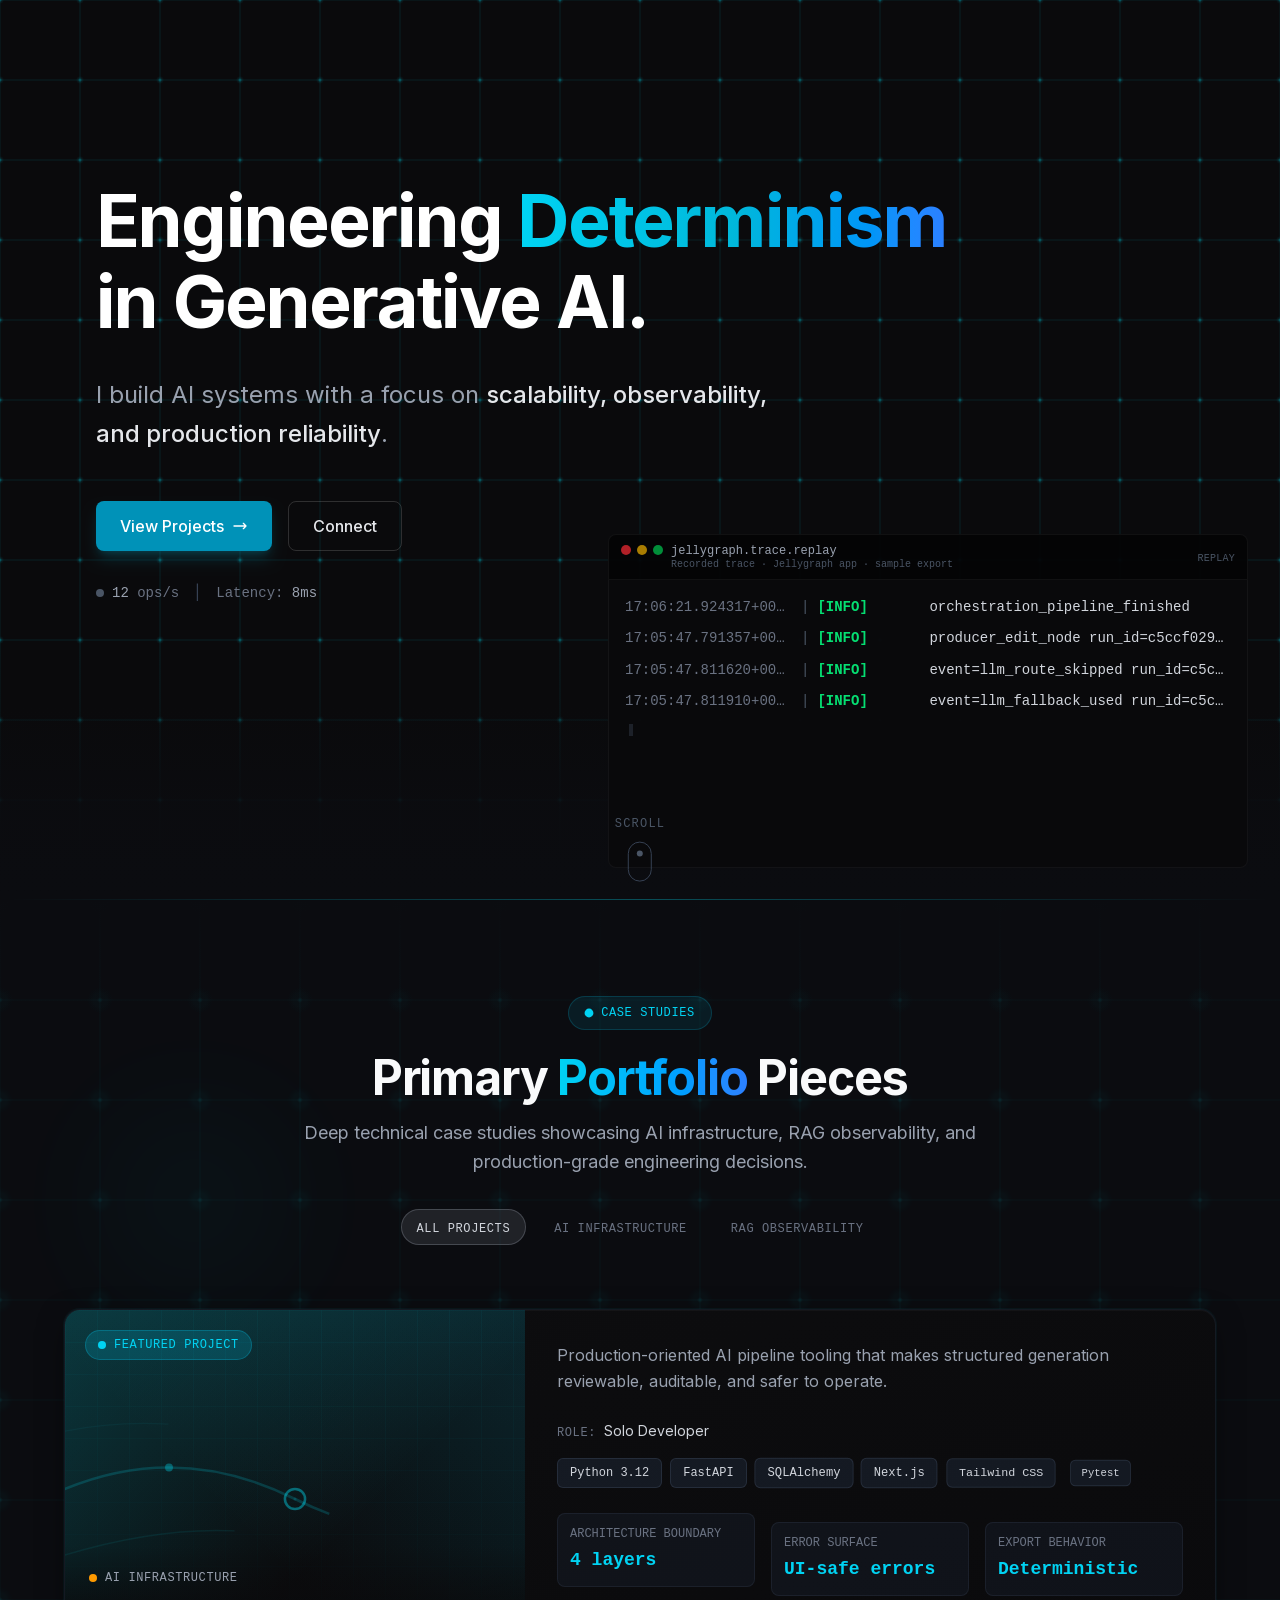
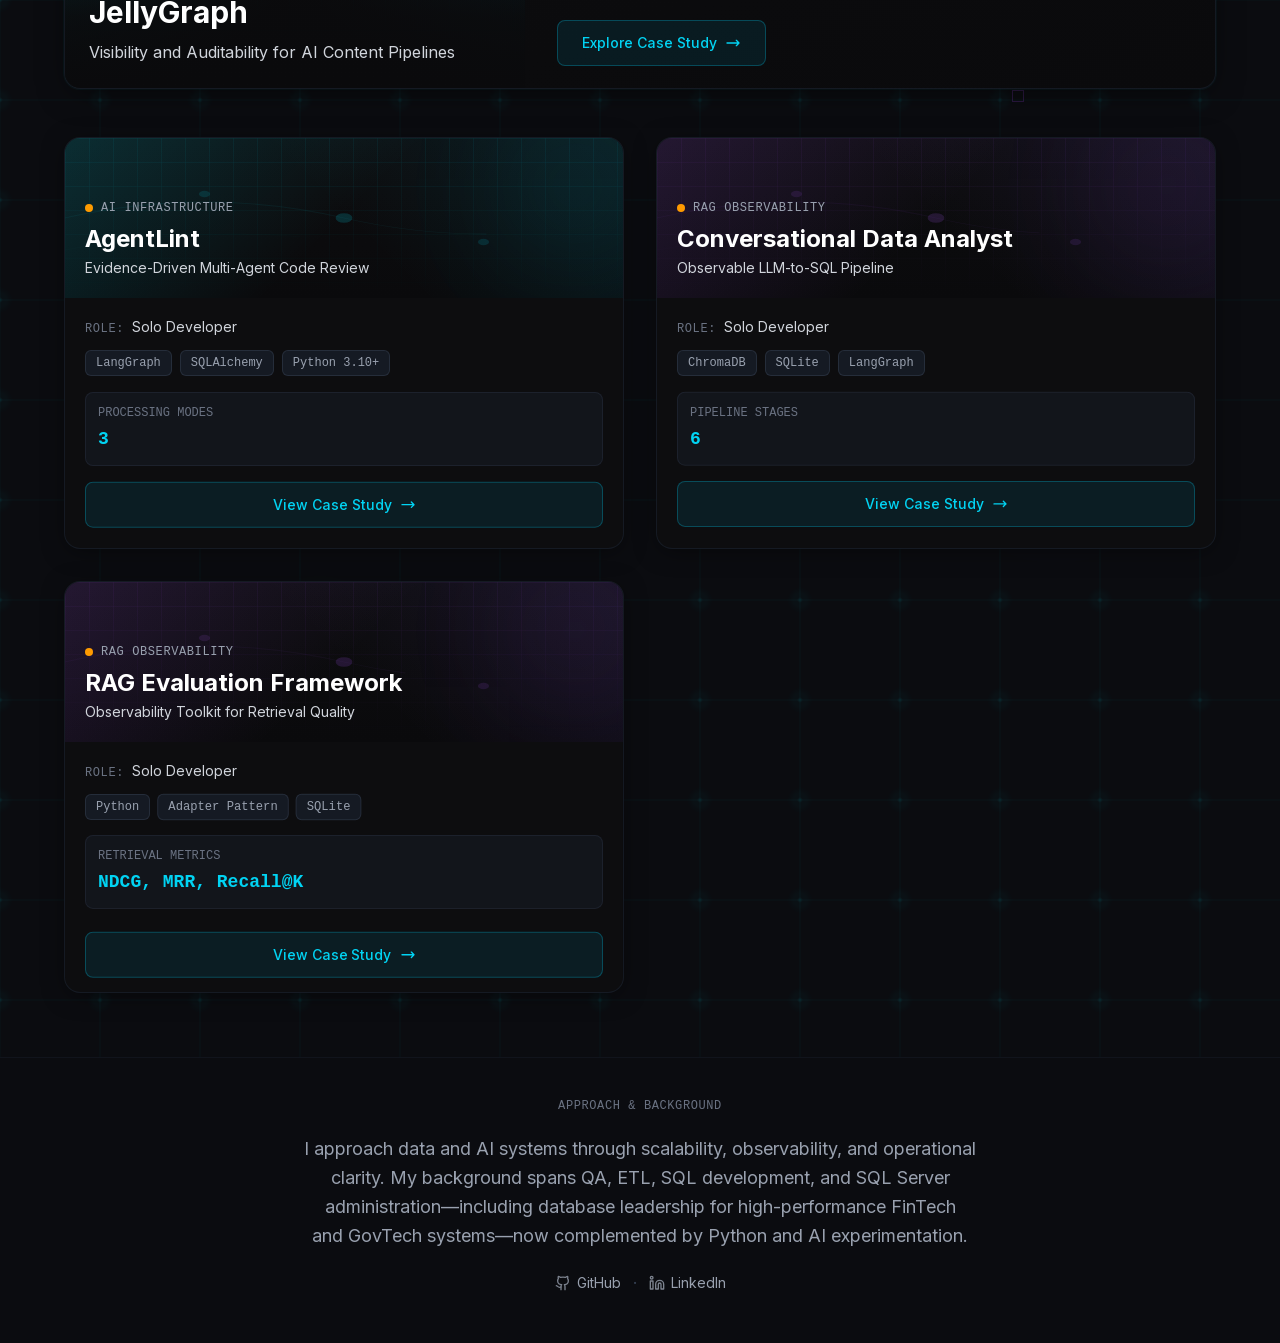
==== commit 9e0728d2: "Deploy portfolio from VisualNarrativePortfolio" ====
--- a/index.html
+++ b/index.html
@@ -1,4 +1,4 @@
-<!DOCTYPE html><html lang="en"><head><meta charSet="utf-8"/><meta name="viewport" content="width=device-width, initial-scale=1"/><link rel="preload" href="/_next/static/media/83afe278b6a6bb3c-s.p.0q-301v4kxxnr.woff2" as="font" crossorigin="" type="font/woff2"/><link rel="stylesheet" href="/_next/static/chunks/0~tpzyhhl5wl-.css" data-precedence="next"/><link rel="preload" as="script" fetchPriority="low" href="/_next/static/chunks/0ht900cau6_ur.js"/><script src="/_next/static/chunks/00l-yd3t8dvwz.js" async=""></script><script src="/_next/static/chunks/16g.ca89g7fib.js" async=""></script><script src="/_next/static/chunks/turbopack-14evrwsj28xbr.js" async=""></script><script src="/_next/static/chunks/0dbhjjzl8qfwv.js" async=""></script><script src="/_next/static/chunks/0s5dyudqz29jj.js" async=""></script><meta name="next-size-adjust" content=""/><title>AI Infrastructure &amp; RAG Observability Portfolio</title><meta name="description" content="Top 1% technical portfolio showcasing AI infrastructure, RAG observability, and visual narrative engineering"/><meta name="author" content="Your Name"/><meta name="keywords" content="AI Infrastructure,RAG Observability,LLM Engineering,Machine Learning,Data Engineering,Full Stack Development,Portfolio"/><meta name="creator" content="Your Name"/><meta name="robots" content="index, follow"/><meta name="googlebot" content="index, follow, max-video-preview:-1, max-image-preview:large, max-snippet:-1"/><meta property="og:title" content="AI Infrastructure &amp; RAG Observability Portfolio"/><meta property="og:description" content="Top 1% technical portfolio showcasing AI infrastructure, RAG observability, and visual narrative engineering"/><meta property="og:url" content="https://yourusername.github.io/"/><meta property="og:site_name" content="AI Infrastructure &amp; RAG Observability Portfolio"/><meta property="og:locale" content="en_US"/><meta property="og:image" content="https://yourusername.github.io/og-image.png"/><meta property="og:image:width" content="1200"/><meta property="og:image:height" content="630"/><meta property="og:image:alt" content="AI Infrastructure &amp; RAG Observability Portfolio"/><meta property="og:type" content="website"/><meta name="twitter:card" content="summary_large_image"/><meta name="twitter:creator" content="@yourusername"/><meta name="twitter:title" content="AI Infrastructure &amp; RAG Observability Portfolio"/><meta name="twitter:description" content="Top 1% technical portfolio showcasing AI infrastructure, RAG observability, and visual narrative engineering"/><meta name="twitter:image" content="https://yourusername.github.io/og-image.png"/><script src="/_next/static/chunks/03~yq9q893hmn.js" noModule=""></script></head><body class="inter_5972bc34-module__OU16Qa__className min-h-dvh overflow-x-clip antialiased"><div hidden=""><!--$--><!--/$--></div><main class="overflow-x-clip bg-[#0b0c10] min-h-screen"><section class="relative flex h-[100dvh] min-h-[100svh] w-full max-w-full flex-col overflow-x-hidden overflow-y-hidden bg-obsidian-base"><div class="absolute inset-0 min-h-0 min-w-0"><canvas class="absolute inset-0 h-full w-full" style="background:#0A0A0C"></canvas></div><div class="absolute bottom-0 left-0 right-0 h-64 pointer-events-none" style="background:linear-gradient(to bottom, transparent 0%, #0A0A0C 100%)"></div><div class="relative z-10 flex h-full min-h-0 flex-1 flex-col"><div class=" flex min-h-0 flex-1 flex-col justify-center px-4 py-[max(0.75rem,env(safe-area-inset-top))] pb-28 max-[680px]:pb-24 sm:px-8 sm:pb-32 md:px-16 lg:px-24 [@media(max-height:700px)]:justify-start [@media(max-height:700px)]:pt-4 [@media(max-height:700px)]:pb-24 "><div class="max-w-4xl"><h1 class="text-balance text-3xl font-bold leading-[1.12] tracking-tight text-white sm:text-4xl md:text-5xl lg:text-6xl xl:text-7xl [@media(max-height:640px)]:text-[1.65rem] [@media(max-height:640px)]:sm:text-3xl" style="font-family:Inter, system-ui, sans-serif;opacity:0;transform:translateY(50px) scale(0.95)">Engineering<!-- --> <span class="text-transparent bg-clip-text bg-gradient-to-r from-cyan-400 via-cyan-500 to-blue-500">Determinism</span><br/>in Generative AI.</h1><p class="mt-3 max-w-2xl text-base leading-relaxed text-gray-300 sm:mt-6 sm:text-lg sm:text-gray-400 md:mt-8 md:text-xl lg:text-2xl [@media(max-height:640px)]:mt-3 [@media(max-height:640px)]:sm:text-base [@media(max-height:640px)]:md:text-lg" style="font-family:Inter, system-ui, sans-serif;opacity:0;transform:translateY(30px)">I build AI systems with a focus on<!-- --> <span class="font-medium text-gray-100 sm:text-gray-200">scalability, observability, and production reliability</span>.</p><div class="mt-5 flex w-full max-w-md flex-col gap-3 sm:mt-8 sm:max-w-none sm:flex-row sm:flex-wrap md:mt-12 sm:gap-4" style="opacity:0;transform:translateY(20px)"><button type="button" class=" inline-flex min-h-[44px] w-full items-center justify-center gap-2 rounded-lg bg-cyan-600 px-5 py-2.5 font-medium text-white shadow-lg shadow-cyan-500/20 transition-all duration-200 hover:bg-cyan-500 hover:shadow-cyan-500/30 sm:w-auto sm:px-6 sm:py-3 active:bg-cyan-600 "><span>View Projects</span><svg class="h-4 w-4 shrink-0" fill="none" stroke="currentColor" viewBox="0 0 24 24"><path stroke-linecap="round" stroke-linejoin="round" stroke-width="2" d="M17 8l4 4m0 0l-4 4m4-4H3"></path></svg></button><a href="https://linkedin.com/in/tsteele3204" target="_blank" rel="noopener noreferrer" class="inline-flex min-h-[44px] w-full items-center justify-center px-5 sm:w-auto sm:px-6 py-2.5 sm:py-3 bg-transparent border border-white/15 hover:border-cyan-500/50 text-gray-200 hover:text-white font-medium rounded-lg transition-all duration-200 active:border-cyan-500/40">Connect</a></div><div class="mt-5 flex flex-wrap items-center gap-3 text-xs text-gray-400 sm:mt-8 sm:gap-4 sm:text-sm sm:text-gray-500 [@media(max-height:560px)]:hidden" style="opacity:0"><div class="flex items-center gap-2"><div class="h-2 w-2 rounded-full transition-colors duration-300 bg-gray-500 sm:bg-gray-600"></div><span class="font-mono"><span class="text-gray-300 sm:text-gray-400">12</span> <!-- -->ops/s</span></div><span class="hidden text-gray-700 sm:inline">|</span><span class="hidden font-mono sm:inline">Latency:<!-- --> <span class="text-gray-300 sm:text-gray-400">8<!-- -->ms</span></span></div><div class="mt-4 [@media(min-width:768px)]:hidden [@media(max-height:560px)]:hidden"><div class="pointer-events-none z-[12] md:hidden" aria-hidden="true" title="Recorded sample from a portfolio app export. Looped replay, not live telemetry."><div class="rounded-lg border border-obsidian-accent/48 bg-obsidian-darker/95 px-2.5 py-2 sm:px-3 sm:py-2.5" style="box-shadow:0 0 0 1px rgba(0, 232, 255, 0.1) inset"><div class="mb-2 space-y-0.5 border-b border-white/[0.06] pb-2 sm:mb-2.5 sm:pb-2"><p class="font-mono text-[9px] uppercase tracking-widest text-gray-500 sm:text-[10px]">Sample replay</p><p class="font-mono text-[10px] leading-tight text-gray-500 sm:text-[11px]">Recorded trace · Jellygraph · export</p></div><div class="min-w-0" style="opacity:1;transform:none"><div class="flex flex-wrap items-center gap-2 gap-y-1.5"><span class="inline-flex shrink-0 items-center rounded px-1.5 py-0.5 font-mono text-[10px] font-semibold uppercase tracking-wide ring-1 ring-inset ring-white/10 sm:text-[11px] text-green-400">INFO</span><span class="font-mono text-[10px] tabular-nums text-gray-500 sm:text-[11px]">17:06:21</span></div><p class="mt-2 line-clamp-3 break-words font-mono text-[11px] leading-snug text-gray-300 sm:mt-2.5 sm:line-clamp-4 sm:text-xs" title="INFO: orchestration_pipeline_finished">orchestration_pipeline_finished</p></div></div></div></div></div></div></div><div class="hidden md:block"><div class="absolute bottom-8 z-[15] left-4 right-4 max-w-[min(640px,calc(100%-2rem))] sm:left-8 sm:right-8 sm:max-w-[min(580px,calc(100%-4rem))] md:right-8 md:left-auto md:ml-auto md:max-w-[min(640px,calc(100%-4rem))]"><div class="flex items-start gap-2 border border-obsidian-accent/35 bg-obsidian-darker/95 px-3 py-2 rounded-t-lg" title="Recorded trace replay: pointer movement shortens or lengthens the step interval. Not live telemetry."><div class="flex gap-1.5 pt-0.5"><div class="h-2.5 w-2.5 rounded-full bg-red-500/70"></div><div class="h-2.5 w-2.5 rounded-full bg-yellow-500/70"></div><div class="h-2.5 w-2.5 rounded-full bg-green-500/70"></div></div><div class="min-w-0 flex-1"><div class="truncate font-mono text-xs text-gray-400">jellygraph.trace.replay</div><div class="font-mono text-[10px] leading-tight text-gray-600">Recorded trace · Jellygraph app · sample export</div></div><div class="ml-auto shrink-0"><span class="font-mono text-[10px] uppercase tracking-wide text-gray-600">Replay</span></div></div><div class="h-72 overflow-y-auto overscroll-contain border border-t-0 border-obsidian-accent/35 bg-obsidian-base/98 px-4 py-3 rounded-b-lg"><div class="flex min-w-0 items-center gap-x-2 whitespace-nowrap py-1.5 font-mono text-sm leading-snug"><span class="w-[10.5rem] shrink-0 tabular-nums text-gray-500 truncate" title="17:06:21.924317+00:00">17:06:21.924317+00:00</span><span class="shrink-0 text-gray-600" aria-hidden="true">|</span><span class="w-[6.5rem] shrink-0 font-semibold text-green-400">[<!-- -->INFO<!-- -->]</span><span class="min-w-0 flex-1 truncate text-gray-300" title="orchestration_pipeline_finished">orchestration_pipeline_finished</span></div><span aria-hidden="true" class="ml-1 inline-block h-3 w-1 translate-y-px bg-slate-500/45" style="opacity:0.5"></span></div></div></div><div class="pointer-events-none absolute bottom-[max(1.25rem,env(safe-area-inset-bottom))] left-1/2 z-20 flex -translate-x-1/2 flex-col items-center gap-2 [@media(max-height:520px)]:hidden" style="opacity:0;transform:translateY(-10px)"><span class="text-xs font-mono tracking-widest text-gray-500 sm:text-gray-600 uppercase">Scroll</span><div class="flex h-8 w-5 justify-center rounded-full border border-gray-600 pt-1.5 sm:h-10 sm:w-6 sm:border-gray-700 sm:pt-2"><div class="h-1 w-1 rounded-full bg-gray-500 sm:h-1.5 sm:w-1.5 sm:bg-gray-600"></div></div></div></section><div class="relative h-28 -mt-28 pointer-events-none overflow-x-clip md:h-48 md:-mt-48"><div class="absolute inset-0" style="background:linear-gradient(180deg, 
+<!DOCTYPE html><html lang="en"><head><meta charSet="utf-8"/><meta name="viewport" content="width=device-width, initial-scale=1"/><link rel="preload" href="/_next/static/media/83afe278b6a6bb3c-s.p.0q-301v4kxxnr.woff2" as="font" crossorigin="" type="font/woff2"/><link rel="stylesheet" href="/_next/static/chunks/0tmqpdf72dftk.css" data-precedence="next"/><link rel="preload" as="script" fetchPriority="low" href="/_next/static/chunks/0ht900cau6_ur.js"/><script src="/_next/static/chunks/00l-yd3t8dvwz.js" async=""></script><script src="/_next/static/chunks/16g.ca89g7fib.js" async=""></script><script src="/_next/static/chunks/turbopack-14evrwsj28xbr.js" async=""></script><script src="/_next/static/chunks/0dbhjjzl8qfwv.js" async=""></script><script src="/_next/static/chunks/0u5qkwli82ecd.js" async=""></script><meta name="next-size-adjust" content=""/><title>AI Infrastructure &amp; RAG Observability Portfolio</title><meta name="description" content="Top 1% technical portfolio showcasing AI infrastructure, RAG observability, and visual narrative engineering"/><meta name="author" content="Your Name"/><meta name="keywords" content="AI Infrastructure,RAG Observability,LLM Engineering,Machine Learning,Data Engineering,Full Stack Development,Portfolio"/><meta name="creator" content="Your Name"/><meta name="robots" content="index, follow"/><meta name="googlebot" content="index, follow, max-video-preview:-1, max-image-preview:large, max-snippet:-1"/><meta property="og:title" content="AI Infrastructure &amp; RAG Observability Portfolio"/><meta property="og:description" content="Top 1% technical portfolio showcasing AI infrastructure, RAG observability, and visual narrative engineering"/><meta property="og:url" content="https://yourusername.github.io/"/><meta property="og:site_name" content="AI Infrastructure &amp; RAG Observability Portfolio"/><meta property="og:locale" content="en_US"/><meta property="og:image" content="https://yourusername.github.io/og-image.png"/><meta property="og:image:width" content="1200"/><meta property="og:image:height" content="630"/><meta property="og:image:alt" content="AI Infrastructure &amp; RAG Observability Portfolio"/><meta property="og:type" content="website"/><meta name="twitter:card" content="summary_large_image"/><meta name="twitter:creator" content="@yourusername"/><meta name="twitter:title" content="AI Infrastructure &amp; RAG Observability Portfolio"/><meta name="twitter:description" content="Top 1% technical portfolio showcasing AI infrastructure, RAG observability, and visual narrative engineering"/><meta name="twitter:image" content="https://yourusername.github.io/og-image.png"/><script src="/_next/static/chunks/03~yq9q893hmn.js" noModule=""></script></head><body class="inter_5972bc34-module__OU16Qa__className min-h-dvh overflow-x-clip antialiased"><div hidden=""><!--$--><!--/$--></div><main class="overflow-x-clip bg-[#0b0c10] min-h-screen"><section class="relative flex h-[100dvh] min-h-[100svh] w-full max-w-full flex-col overflow-x-hidden overflow-y-hidden bg-obsidian-base"><div class="absolute inset-0 min-h-0 min-w-0"><canvas class="absolute inset-0 h-full w-full" style="background:#0A0A0C"></canvas></div><div class="absolute bottom-0 left-0 right-0 h-64 pointer-events-none" style="background:linear-gradient(to bottom, transparent 0%, #0A0A0C 100%)"></div><div class="relative z-10 flex h-full min-h-0 flex-1 flex-col"><div class=" flex min-h-0 flex-1 flex-col justify-center px-4 py-[max(0.75rem,env(safe-area-inset-top))] pb-28 max-[680px]:pb-24 sm:px-8 sm:pb-32 md:px-16 lg:px-24 [@media(max-height:700px)]:justify-start [@media(max-height:700px)]:pt-4 [@media(max-height:700px)]:pb-24 "><div class="max-w-4xl"><h1 class="text-balance text-3xl font-bold leading-[1.12] tracking-tight text-white sm:text-4xl md:text-5xl lg:text-6xl xl:text-7xl [@media(max-height:640px)]:text-[1.65rem] [@media(max-height:640px)]:sm:text-3xl" style="font-family:Inter, system-ui, sans-serif;opacity:0;transform:translateY(50px) scale(0.95)">Engineering<!-- --> <span class="text-transparent bg-clip-text bg-gradient-to-r from-cyan-400 via-cyan-500 to-blue-500">Determinism</span><br/>in Generative AI.</h1><p class="mt-3 max-w-2xl text-base leading-relaxed text-gray-300 sm:mt-6 sm:text-lg sm:text-gray-400 md:mt-8 md:text-xl lg:text-2xl [@media(max-height:640px)]:mt-3 [@media(max-height:640px)]:sm:text-base [@media(max-height:640px)]:md:text-lg" style="font-family:Inter, system-ui, sans-serif;opacity:0;transform:translateY(30px)">I build AI systems with a focus on<!-- --> <span class="font-medium text-gray-100 sm:text-gray-200">scalability, observability, and production reliability</span>.</p><div class="mt-5 flex w-full max-w-md flex-col gap-3 sm:mt-8 sm:max-w-none sm:flex-row sm:flex-wrap md:mt-12 sm:gap-4" style="opacity:0;transform:translateY(20px)"><button type="button" class=" inline-flex min-h-[44px] w-full items-center justify-center gap-2 rounded-lg bg-cyan-600 px-5 py-2.5 font-medium text-white shadow-lg shadow-cyan-500/20 transition-all duration-200 hover:bg-cyan-500 hover:shadow-cyan-500/30 sm:w-auto sm:px-6 sm:py-3 active:bg-cyan-600 "><span>View Projects</span><svg class="h-4 w-4 shrink-0" fill="none" stroke="currentColor" viewBox="0 0 24 24"><path stroke-linecap="round" stroke-linejoin="round" stroke-width="2" d="M17 8l4 4m0 0l-4 4m4-4H3"></path></svg></button><a href="https://linkedin.com/in/tsteele3204" target="_blank" rel="noopener noreferrer" class="inline-flex min-h-[44px] w-full items-center justify-center px-5 sm:w-auto sm:px-6 py-2.5 sm:py-3 bg-white/[0.03] sm:bg-transparent border border-white/15 hover:border-cyan-500/50 text-gray-200 hover:text-white font-medium rounded-lg transition-all duration-200 active:border-cyan-500/40">Connect</a></div><div class="mt-5 flex flex-wrap items-center gap-3 text-xs text-gray-400 sm:mt-8 sm:gap-4 sm:text-sm sm:text-gray-500 [@media(max-height:560px)]:hidden" style="opacity:0"><div class="flex items-center gap-2"><div class="h-2 w-2 rounded-full transition-colors duration-300 bg-gray-500 sm:bg-gray-600"></div><span class="font-mono"><span class="text-gray-300 sm:text-gray-400">12</span> <!-- -->ops/s</span></div><span class="hidden text-gray-700 sm:inline">|</span><span class="hidden font-mono sm:inline">Latency:<!-- --> <span class="text-gray-300 sm:text-gray-400">8<!-- -->ms</span></span></div><div class="mt-4 [@media(min-width:768px)]:hidden [@media(max-height:560px)]:hidden"><div class="pointer-events-none z-[12] md:hidden" aria-hidden="true" title="Recorded sample from a portfolio app export. Looped replay, not live telemetry."><div class="rounded-lg border border-obsidian-accent/48 bg-obsidian-darker/95 px-2.5 py-2 sm:px-3 sm:py-2.5" style="box-shadow:0 0 0 1px rgba(0, 232, 255, 0.1) inset"><div class="mb-2 space-y-0.5 border-b border-white/[0.06] pb-2 sm:mb-2.5 sm:pb-2"><p class="font-mono text-[9px] uppercase tracking-widest text-gray-500 sm:text-[10px]">Sample replay</p><p class="font-mono text-[10px] leading-tight text-gray-500 sm:text-[11px]">Recorded trace · Jellygraph · export</p></div><div class="min-w-0" style="opacity:1;transform:none"><div class="flex flex-wrap items-center gap-2 gap-y-1.5"><span class="inline-flex shrink-0 items-center rounded px-1.5 py-0.5 font-mono text-[10px] font-semibold uppercase tracking-wide ring-1 ring-inset ring-white/10 sm:text-[11px] text-green-400">INFO</span><span class="font-mono text-[10px] tabular-nums text-gray-500 sm:text-[11px]">17:06:21</span></div><p class="mt-2 line-clamp-3 break-words font-mono text-[11px] leading-snug text-gray-300 sm:mt-2.5 sm:line-clamp-4 sm:text-xs" title="INFO: orchestration_pipeline_finished">orchestration_pipeline_finished</p></div></div></div></div></div></div></div><div class="hidden md:block"><div class="absolute bottom-8 z-[15] left-4 right-4 max-w-[min(640px,calc(100%-2rem))] sm:left-8 sm:right-8 sm:max-w-[min(580px,calc(100%-4rem))] md:right-8 md:left-auto md:ml-auto md:max-w-[min(640px,calc(100%-4rem))]"><div class="flex items-start gap-2 border border-obsidian-accent/35 bg-obsidian-darker/95 px-3 py-2 rounded-t-lg" title="Recorded trace replay: pointer movement shortens or lengthens the step interval. Not live telemetry."><div class="flex gap-1.5 pt-0.5"><div class="h-2.5 w-2.5 rounded-full bg-red-500/70"></div><div class="h-2.5 w-2.5 rounded-full bg-yellow-500/70"></div><div class="h-2.5 w-2.5 rounded-full bg-green-500/70"></div></div><div class="min-w-0 flex-1"><div class="truncate font-mono text-xs text-gray-400">jellygraph.trace.replay</div><div class="font-mono text-[10px] leading-tight text-gray-600">Recorded trace · Jellygraph app · sample export</div></div><div class="ml-auto shrink-0"><span class="font-mono text-[10px] uppercase tracking-wide text-gray-600">Replay</span></div></div><div class="h-72 overflow-y-auto overscroll-contain border border-t-0 border-obsidian-accent/35 bg-obsidian-base/98 px-4 py-3 rounded-b-lg"><div class="flex min-w-0 items-center gap-x-2 whitespace-nowrap py-1.5 font-mono text-sm leading-snug"><span class="w-[10.5rem] shrink-0 tabular-nums text-gray-500 truncate" title="17:06:21.924317+00:00">17:06:21.924317+00:00</span><span class="shrink-0 text-gray-600" aria-hidden="true">|</span><span class="w-[6.5rem] shrink-0 font-semibold text-green-400">[<!-- -->INFO<!-- -->]</span><span class="min-w-0 flex-1 truncate text-gray-300" title="orchestration_pipeline_finished">orchestration_pipeline_finished</span></div><span aria-hidden="true" class="ml-1 inline-block h-3 w-1 translate-y-px bg-slate-500/45" style="opacity:0.5"></span></div></div></div><div class="pointer-events-none absolute bottom-[max(1.25rem,env(safe-area-inset-bottom))] left-1/2 z-20 flex -translate-x-1/2 flex-col items-center gap-2 [@media(max-height:520px)]:hidden" style="opacity:0;transform:translateY(-10px)"><span class="text-xs font-mono tracking-widest text-gray-500 sm:text-gray-600 uppercase">Scroll</span><div class="flex h-8 w-5 justify-center rounded-full border border-gray-600 pt-1.5 sm:h-10 sm:w-6 sm:border-gray-700 sm:pt-2"><div class="h-1 w-1 rounded-full bg-gray-500 sm:h-1.5 sm:w-1.5 sm:bg-gray-600"></div></div></div></section><div class="relative h-28 -mt-28 pointer-events-none overflow-x-clip md:h-48 md:-mt-48"><div class="absolute inset-0" style="background:linear-gradient(180deg, 
               transparent 0%, 
               rgba(11, 12, 16, 0.3) 20%,
               rgba(11, 12, 16, 0.7) 50%,
@@ -58,4 +58,4 @@
                   bg-amber-500 animate-pulse
                   
                   
-                "></span><span class="text-xs font-mono text-gray-400 uppercase tracking-wider">rag observability</span></div><h3 class="text-xl md:text-2xl font-bold text-white leading-tight break-words">RAG Evaluation Framework</h3><p class="text-sm text-gray-300 mt-1">Observability Toolkit for Retrieval Quality</p></div></div><div class="flex-1 flex flex-col p-5 pt-4"><div class="mb-3"><span class="text-xs font-mono text-gray-500 uppercase tracking-wider">Role:<!-- --> </span><span class="text-sm text-gray-300">Solo Developer</span></div><div class="flex flex-wrap gap-2 mb-4"><span class=" px-2.5 py-1 text-xs font-mono bg-gray-800/50 text-gray-400 border border-gray-700/50 rounded-md group-hover:border-gray-600/50 group-hover:text-gray-300 transition-colors duration-300 " style="opacity:0;transform:scale(0.8)">Python</span><span class=" px-2.5 py-1 text-xs font-mono bg-gray-800/50 text-gray-400 border border-gray-700/50 rounded-md group-hover:border-gray-600/50 group-hover:text-gray-300 transition-colors duration-300 " style="opacity:0;transform:scale(0.8)">Adapter Pattern</span><span class=" px-2.5 py-1 text-xs font-mono bg-gray-800/50 text-gray-400 border border-gray-700/50 rounded-md group-hover:border-gray-600/50 group-hover:text-gray-300 transition-colors duration-300 " style="opacity:0;transform:scale(0.8)">SQLite</span></div><div class="mb-4 p-3 rounded-lg bg-gray-800/30 border border-gray-700/30 group-hover:border-cyan-500/20 transition-colors duration-300" style="opacity:0;transform:translateY(10px)"><p class="text-xs font-mono text-gray-500 uppercase mb-1">Retrieval Metrics</p><p class="text-lg font-bold text-cyan-400 font-mono">NDCG, MRR, Recall@K</p></div><div class="flex-1"></div><button class=" w-full mt-auto py-3 px-4 bg-cyan-500/10 hover:bg-cyan-500/20 border border-cyan-500/30 hover:border-cyan-500/50 text-cyan-400 text-sm font-medium rounded-lg transition-all duration-200 flex items-center justify-center gap-2 group-hover:shadow-lg group-hover:shadow-cyan-500/10 " style="opacity:0;transform:translateY(10px)"><span>View Case Study</span><svg class="w-4 h-4" fill="none" stroke="currentColor" viewBox="0 0 24 24"><path stroke-linecap="round" stroke-linejoin="round" stroke-width="2" d="M17 8l4 4m0 0l-4 4m4-4H3"></path></svg></button></div><div class="absolute inset-0 pointer-events-none rounded-2xl"></div></div></article></div></div></section><footer id="site-footer" class="relative z-10 border-t border-gray-800/30 px-6 pt-8 pb-[max(2.5rem,env(safe-area-inset-bottom))] sm:px-8 sm:pb-12 sm:pt-10 md:px-12 lg:px-16"><div class="mx-auto flex w-full max-w-3xl flex-col items-center gap-5 text-center"><p class="text-xs font-mono uppercase tracking-wider text-gray-500">Approach &amp; background</p><p class="text-balance text-sm leading-relaxed text-gray-400 sm:text-base lg:text-lg">I approach data and AI systems through scalability, observability, and operational clarity. My background spans QA, ETL, SQL development, and SQL Server administration—including database leadership for high-performance FinTech and GovTech systems—now complemented by Python and AI experimentation.</p><nav class="flex flex-wrap items-center justify-center gap-y-2" aria-label="Professional links"><a href="https://github.com/tsteelesql" class="inline-flex items-center gap-1.5 text-sm text-gray-400 hover:text-cyan-400/90 transition-colors duration-200 py-2 sm:py-0" target="_blank" rel="noopener noreferrer"><svg xmlns="http://www.w3.org/2000/svg" width="24" height="24" viewBox="0 0 24 24" fill="none" stroke="currentColor" stroke-width="2" stroke-linecap="round" stroke-linejoin="round" class="lucide lucide-github h-4 w-4 shrink-0 opacity-80" aria-hidden="true"><path d="M15 22v-4a4.8 4.8 0 0 0-1-3.5c3 0 6-2 6-5.5.08-1.25-.27-2.48-1-3.5.28-1.15.28-2.35 0-3.5 0 0-1 0-3 1.5-2.64-.5-5.36-.5-8 0C6 2 5 2 5 2c-.3 1.15-.3 2.35 0 3.5A5.403 5.403 0 0 0 4 9c0 3.5 3 5.5 6 5.5-.39.49-.68 1.05-.85 1.65-.17.6-.22 1.23-.15 1.85v4"></path><path d="M9 18c-4.51 2-5-2-7-2"></path></svg>GitHub</a><span class="select-none px-2 text-gray-700 sm:px-3" aria-hidden="true">·</span><a href="https://linkedin.com/in/tsteele3204" class="inline-flex items-center gap-1.5 text-sm text-gray-400 hover:text-cyan-400/90 transition-colors duration-200 py-2 sm:py-0" target="_blank" rel="noopener noreferrer"><svg xmlns="http://www.w3.org/2000/svg" width="24" height="24" viewBox="0 0 24 24" fill="none" stroke="currentColor" stroke-width="2" stroke-linecap="round" stroke-linejoin="round" class="lucide lucide-linkedin h-4 w-4 shrink-0 opacity-80" aria-hidden="true"><path d="M16 8a6 6 0 0 1 6 6v7h-4v-7a2 2 0 0 0-2-2 2 2 0 0 0-2 2v7h-4v-7a6 6 0 0 1 6-6z"></path><rect width="4" height="12" x="2" y="9"></rect><circle cx="4" cy="4" r="2"></circle></svg>LinkedIn</a></nav></div></footer></main><!--$--><!--/$--><script src="/_next/static/chunks/0ht900cau6_ur.js" id="_R_" async=""></script><script>(self.__next_f=self.__next_f||[]).push([0])</script><script>self.__next_f.push([1,"1:\"$Sreact.fragment\"\n2:I[39756,[\"/_next/static/chunks/0dbhjjzl8qfwv.js\"],\"default\"]\n3:I[37457,[\"/_next/static/chunks/0dbhjjzl8qfwv.js\"],\"default\"]\n4:I[47257,[\"/_next/static/chunks/0dbhjjzl8qfwv.js\"],\"ClientPageRoot\"]\n5:I[52683,[\"/_next/static/chunks/0dbhjjzl8qfwv.js\",\"/_next/static/chunks/0s5dyudqz29jj.js\"],\"default\"]\n8:I[97367,[\"/_next/static/chunks/0dbhjjzl8qfwv.js\"],\"OutletBoundary\"]\n9:\"$Sreact.suspense\"\nb:I[97367,[\"/_next/static/chunks/0dbhjjzl8qfwv.js\"],\"ViewportBoundary\"]\nd:I[97367,[\"/_next/static/chunks/0dbhjjzl8qfwv.js\"],\"MetadataBoundary\"]\nf:I[68027,[\"/_next/static/chunks/0dbhjjzl8qfwv.js\"],\"default\",1]\n:HL[\"/_next/static/chunks/0~tpzyhhl5wl-.css\",\"style\"]\n:HL[\"/_next/static/media/83afe278b6a6bb3c-s.p.0q-301v4kxxnr.woff2\",\"font\",{\"crossOrigin\":\"\",\"type\":\"font/woff2\"}]\n"])</script><script>self.__next_f.push([1,"0:{\"P\":null,\"c\":[\"\",\"\"],\"q\":\"\",\"i\":false,\"f\":[[[\"\",{\"children\":[\"__PAGE__\",{}]},\"$undefined\",\"$undefined\",16],[[\"$\",\"$1\",\"c\",{\"children\":[[[\"$\",\"link\",\"0\",{\"rel\":\"stylesheet\",\"href\":\"/_next/static/chunks/0~tpzyhhl5wl-.css\",\"precedence\":\"next\",\"crossOrigin\":\"$undefined\",\"nonce\":\"$undefined\"}],[\"$\",\"script\",\"script-0\",{\"src\":\"/_next/static/chunks/0dbhjjzl8qfwv.js\",\"async\":true,\"nonce\":\"$undefined\"}]],[\"$\",\"html\",null,{\"lang\":\"en\",\"children\":[\"$\",\"body\",null,{\"className\":\"inter_5972bc34-module__OU16Qa__className min-h-dvh overflow-x-clip antialiased\",\"children\":[\"$\",\"$L2\",null,{\"parallelRouterKey\":\"children\",\"error\":\"$undefined\",\"errorStyles\":\"$undefined\",\"errorScripts\":\"$undefined\",\"template\":[\"$\",\"$L3\",null,{}],\"templateStyles\":\"$undefined\",\"templateScripts\":\"$undefined\",\"notFound\":[[[\"$\",\"title\",null,{\"children\":\"404: This page could not be found.\"}],[\"$\",\"div\",null,{\"style\":{\"fontFamily\":\"system-ui,\\\"Segoe UI\\\",Roboto,Helvetica,Arial,sans-serif,\\\"Apple Color Emoji\\\",\\\"Segoe UI Emoji\\\"\",\"height\":\"100vh\",\"textAlign\":\"center\",\"display\":\"flex\",\"flexDirection\":\"column\",\"alignItems\":\"center\",\"justifyContent\":\"center\"},\"children\":[\"$\",\"div\",null,{\"children\":[[\"$\",\"style\",null,{\"dangerouslySetInnerHTML\":{\"__html\":\"body{color:#000;background:#fff;margin:0}.next-error-h1{border-right:1px solid rgba(0,0,0,.3)}@media (prefers-color-scheme:dark){body{color:#fff;background:#000}.next-error-h1{border-right:1px solid rgba(255,255,255,.3)}}\"}}],[\"$\",\"h1\",null,{\"className\":\"next-error-h1\",\"style\":{\"display\":\"inline-block\",\"margin\":\"0 20px 0 0\",\"padding\":\"0 23px 0 0\",\"fontSize\":24,\"fontWeight\":500,\"verticalAlign\":\"top\",\"lineHeight\":\"49px\"},\"children\":404}],[\"$\",\"div\",null,{\"style\":{\"display\":\"inline-block\"},\"children\":[\"$\",\"h2\",null,{\"style\":{\"fontSize\":14,\"fontWeight\":400,\"lineHeight\":\"49px\",\"margin\":0},\"children\":\"This page could not be found.\"}]}]]}]}]],[]],\"forbidden\":\"$undefined\",\"unauthorized\":\"$undefined\"}]}]}]]}],{\"children\":[[\"$\",\"$1\",\"c\",{\"children\":[[\"$\",\"$L4\",null,{\"Component\":\"$5\",\"serverProvidedParams\":{\"searchParams\":{},\"params\":{},\"promises\":[\"$@6\",\"$@7\"]}}],[[\"$\",\"script\",\"script-0\",{\"src\":\"/_next/static/chunks/0s5dyudqz29jj.js\",\"async\":true,\"nonce\":\"$undefined\"}]],[\"$\",\"$L8\",null,{\"children\":[\"$\",\"$9\",null,{\"name\":\"Next.MetadataOutlet\",\"children\":\"$@a\"}]}]]}],{},null,false,null]},null,false,null],[\"$\",\"$1\",\"h\",{\"children\":[null,[\"$\",\"$Lb\",null,{\"children\":\"$Lc\"}],[\"$\",\"div\",null,{\"hidden\":true,\"children\":[\"$\",\"$Ld\",null,{\"children\":[\"$\",\"$9\",null,{\"name\":\"Next.Metadata\",\"children\":\"$Le\"}]}]}],[\"$\",\"meta\",null,{\"name\":\"next-size-adjust\",\"content\":\"\"}]]}],false]],\"m\":\"$undefined\",\"G\":[\"$f\",[[\"$\",\"link\",\"0\",{\"rel\":\"stylesheet\",\"href\":\"/_next/static/chunks/0~tpzyhhl5wl-.css\",\"precedence\":\"next\",\"crossOrigin\":\"$undefined\",\"nonce\":\"$undefined\"}]]],\"S\":true,\"h\":null,\"s\":\"$undefined\",\"l\":\"$undefined\",\"p\":\"$undefined\",\"d\":\"$undefined\",\"b\":\"YgWvvVt3tjlC5ZSWUuvnY\"}\n"])</script><script>self.__next_f.push([1,"6:{}\n7:\"$0:f:0:1:1:children:0:props:children:0:props:serverProvidedParams:params\"\n"])</script><script>self.__next_f.push([1,"c:[[\"$\",\"meta\",\"0\",{\"charSet\":\"utf-8\"}],[\"$\",\"meta\",\"1\",{\"name\":\"viewport\",\"content\":\"width=device-width, initial-scale=1\"}]]\n"])</script><script>self.__next_f.push([1,"a:null\n"])</script><script>self.__next_f.push([1,"e:[[\"$\",\"title\",\"0\",{\"children\":\"AI Infrastructure \u0026 RAG Observability Portfolio\"}],[\"$\",\"meta\",\"1\",{\"name\":\"description\",\"content\":\"Top 1% technical portfolio showcasing AI infrastructure, RAG observability, and visual narrative engineering\"}],[\"$\",\"meta\",\"2\",{\"name\":\"author\",\"content\":\"Your Name\"}],[\"$\",\"meta\",\"3\",{\"name\":\"keywords\",\"content\":\"AI Infrastructure,RAG Observability,LLM Engineering,Machine Learning,Data Engineering,Full Stack Development,Portfolio\"}],[\"$\",\"meta\",\"4\",{\"name\":\"creator\",\"content\":\"Your Name\"}],[\"$\",\"meta\",\"5\",{\"name\":\"robots\",\"content\":\"index, follow\"}],[\"$\",\"meta\",\"6\",{\"name\":\"googlebot\",\"content\":\"index, follow, max-video-preview:-1, max-image-preview:large, max-snippet:-1\"}],[\"$\",\"meta\",\"7\",{\"property\":\"og:title\",\"content\":\"AI Infrastructure \u0026 RAG Observability Portfolio\"}],[\"$\",\"meta\",\"8\",{\"property\":\"og:description\",\"content\":\"Top 1% technical portfolio showcasing AI infrastructure, RAG observability, and visual narrative engineering\"}],[\"$\",\"meta\",\"9\",{\"property\":\"og:url\",\"content\":\"https://yourusername.github.io/\"}],[\"$\",\"meta\",\"10\",{\"property\":\"og:site_name\",\"content\":\"AI Infrastructure \u0026 RAG Observability Portfolio\"}],[\"$\",\"meta\",\"11\",{\"property\":\"og:locale\",\"content\":\"en_US\"}],[\"$\",\"meta\",\"12\",{\"property\":\"og:image\",\"content\":\"https://yourusername.github.io/og-image.png\"}],[\"$\",\"meta\",\"13\",{\"property\":\"og:image:width\",\"content\":\"1200\"}],[\"$\",\"meta\",\"14\",{\"property\":\"og:image:height\",\"content\":\"630\"}],[\"$\",\"meta\",\"15\",{\"property\":\"og:image:alt\",\"content\":\"AI Infrastructure \u0026 RAG Observability Portfolio\"}],[\"$\",\"meta\",\"16\",{\"property\":\"og:type\",\"content\":\"website\"}],[\"$\",\"meta\",\"17\",{\"name\":\"twitter:card\",\"content\":\"summary_large_image\"}],[\"$\",\"meta\",\"18\",{\"name\":\"twitter:creator\",\"content\":\"@yourusername\"}],[\"$\",\"meta\",\"19\",{\"name\":\"twitter:title\",\"content\":\"AI Infrastructure \u0026 RAG Observability Portfolio\"}],[\"$\",\"meta\",\"20\",{\"name\":\"twitter:description\",\"content\":\"Top 1% technical portfolio showcasing AI infrastructure, RAG observability, and visual narrative engineering\"}],[\"$\",\"meta\",\"21\",{\"name\":\"twitter:image\",\"content\":\"https://yourusername.github.io/og-image.png\"}]]\n"])</script></body></html>+                "></span><span class="text-xs font-mono text-gray-400 uppercase tracking-wider">rag observability</span></div><h3 class="text-xl md:text-2xl font-bold text-white leading-tight break-words">RAG Evaluation Framework</h3><p class="text-sm text-gray-300 mt-1">Observability Toolkit for Retrieval Quality</p></div></div><div class="flex-1 flex flex-col p-5 pt-4"><div class="mb-3"><span class="text-xs font-mono text-gray-500 uppercase tracking-wider">Role:<!-- --> </span><span class="text-sm text-gray-300">Solo Developer</span></div><div class="flex flex-wrap gap-2 mb-4"><span class=" px-2.5 py-1 text-xs font-mono bg-gray-800/50 text-gray-400 border border-gray-700/50 rounded-md group-hover:border-gray-600/50 group-hover:text-gray-300 transition-colors duration-300 " style="opacity:0;transform:scale(0.8)">Python</span><span class=" px-2.5 py-1 text-xs font-mono bg-gray-800/50 text-gray-400 border border-gray-700/50 rounded-md group-hover:border-gray-600/50 group-hover:text-gray-300 transition-colors duration-300 " style="opacity:0;transform:scale(0.8)">Adapter Pattern</span><span class=" px-2.5 py-1 text-xs font-mono bg-gray-800/50 text-gray-400 border border-gray-700/50 rounded-md group-hover:border-gray-600/50 group-hover:text-gray-300 transition-colors duration-300 " style="opacity:0;transform:scale(0.8)">SQLite</span></div><div class="mb-4 p-3 rounded-lg bg-gray-800/30 border border-gray-700/30 group-hover:border-cyan-500/20 transition-colors duration-300" style="opacity:0;transform:translateY(10px)"><p class="text-xs font-mono text-gray-500 uppercase mb-1">Retrieval Metrics</p><p class="text-lg font-bold text-cyan-400 font-mono">NDCG, MRR, Recall@K</p></div><div class="flex-1"></div><button class=" w-full mt-auto py-3 px-4 bg-cyan-500/10 hover:bg-cyan-500/20 border border-cyan-500/30 hover:border-cyan-500/50 text-cyan-400 text-sm font-medium rounded-lg transition-all duration-200 flex items-center justify-center gap-2 group-hover:shadow-lg group-hover:shadow-cyan-500/10 " style="opacity:0;transform:translateY(10px)"><span>View Case Study</span><svg class="w-4 h-4" fill="none" stroke="currentColor" viewBox="0 0 24 24"><path stroke-linecap="round" stroke-linejoin="round" stroke-width="2" d="M17 8l4 4m0 0l-4 4m4-4H3"></path></svg></button></div><div class="absolute inset-0 pointer-events-none rounded-2xl"></div></div></article></div></div></section><footer id="site-footer" class="relative z-10 border-t border-gray-800/30 px-6 pt-8 pb-[max(2.5rem,env(safe-area-inset-bottom))] sm:px-8 sm:pb-12 sm:pt-10 md:px-12 lg:px-16"><div class="mx-auto flex w-full max-w-3xl flex-col items-center gap-5 text-center"><p class="text-xs font-mono uppercase tracking-wider text-gray-500">Approach &amp; background</p><p class="text-balance text-sm leading-relaxed text-gray-400 sm:text-base lg:text-lg">I approach data and AI systems through scalability, observability, and operational clarity. My background spans QA, ETL, SQL development, and SQL Server administration—including database leadership for high-performance FinTech and GovTech systems—now complemented by Python and AI experimentation.</p><nav class="flex flex-wrap items-center justify-center gap-y-2" aria-label="Professional links"><a href="https://github.com/tsteelesql" class="inline-flex items-center gap-1.5 text-sm text-gray-400 hover:text-cyan-400/90 transition-colors duration-200 py-2 sm:py-0" target="_blank" rel="noopener noreferrer"><svg xmlns="http://www.w3.org/2000/svg" width="24" height="24" viewBox="0 0 24 24" fill="none" stroke="currentColor" stroke-width="2" stroke-linecap="round" stroke-linejoin="round" class="lucide lucide-github h-4 w-4 shrink-0 opacity-80" aria-hidden="true"><path d="M15 22v-4a4.8 4.8 0 0 0-1-3.5c3 0 6-2 6-5.5.08-1.25-.27-2.48-1-3.5.28-1.15.28-2.35 0-3.5 0 0-1 0-3 1.5-2.64-.5-5.36-.5-8 0C6 2 5 2 5 2c-.3 1.15-.3 2.35 0 3.5A5.403 5.403 0 0 0 4 9c0 3.5 3 5.5 6 5.5-.39.49-.68 1.05-.85 1.65-.17.6-.22 1.23-.15 1.85v4"></path><path d="M9 18c-4.51 2-5-2-7-2"></path></svg>GitHub</a><span class="select-none px-2 text-gray-700 sm:px-3" aria-hidden="true">·</span><a href="https://linkedin.com/in/tsteele3204" class="inline-flex items-center gap-1.5 text-sm text-gray-400 hover:text-cyan-400/90 transition-colors duration-200 py-2 sm:py-0" target="_blank" rel="noopener noreferrer"><svg xmlns="http://www.w3.org/2000/svg" width="24" height="24" viewBox="0 0 24 24" fill="none" stroke="currentColor" stroke-width="2" stroke-linecap="round" stroke-linejoin="round" class="lucide lucide-linkedin h-4 w-4 shrink-0 opacity-80" aria-hidden="true"><path d="M16 8a6 6 0 0 1 6 6v7h-4v-7a2 2 0 0 0-2-2 2 2 0 0 0-2 2v7h-4v-7a6 6 0 0 1 6-6z"></path><rect width="4" height="12" x="2" y="9"></rect><circle cx="4" cy="4" r="2"></circle></svg>LinkedIn</a></nav></div></footer></main><!--$--><!--/$--><script src="/_next/static/chunks/0ht900cau6_ur.js" id="_R_" async=""></script><script>(self.__next_f=self.__next_f||[]).push([0])</script><script>self.__next_f.push([1,"1:\"$Sreact.fragment\"\n2:I[39756,[\"/_next/static/chunks/0dbhjjzl8qfwv.js\"],\"default\"]\n3:I[37457,[\"/_next/static/chunks/0dbhjjzl8qfwv.js\"],\"default\"]\n4:I[47257,[\"/_next/static/chunks/0dbhjjzl8qfwv.js\"],\"ClientPageRoot\"]\n5:I[52683,[\"/_next/static/chunks/0dbhjjzl8qfwv.js\",\"/_next/static/chunks/0u5qkwli82ecd.js\"],\"default\"]\n8:I[97367,[\"/_next/static/chunks/0dbhjjzl8qfwv.js\"],\"OutletBoundary\"]\n9:\"$Sreact.suspense\"\nb:I[97367,[\"/_next/static/chunks/0dbhjjzl8qfwv.js\"],\"ViewportBoundary\"]\nd:I[97367,[\"/_next/static/chunks/0dbhjjzl8qfwv.js\"],\"MetadataBoundary\"]\nf:I[68027,[\"/_next/static/chunks/0dbhjjzl8qfwv.js\"],\"default\",1]\n:HL[\"/_next/static/chunks/0tmqpdf72dftk.css\",\"style\"]\n:HL[\"/_next/static/media/83afe278b6a6bb3c-s.p.0q-301v4kxxnr.woff2\",\"font\",{\"crossOrigin\":\"\",\"type\":\"font/woff2\"}]\n"])</script><script>self.__next_f.push([1,"0:{\"P\":null,\"c\":[\"\",\"\"],\"q\":\"\",\"i\":false,\"f\":[[[\"\",{\"children\":[\"__PAGE__\",{}]},\"$undefined\",\"$undefined\",16],[[\"$\",\"$1\",\"c\",{\"children\":[[[\"$\",\"link\",\"0\",{\"rel\":\"stylesheet\",\"href\":\"/_next/static/chunks/0tmqpdf72dftk.css\",\"precedence\":\"next\",\"crossOrigin\":\"$undefined\",\"nonce\":\"$undefined\"}],[\"$\",\"script\",\"script-0\",{\"src\":\"/_next/static/chunks/0dbhjjzl8qfwv.js\",\"async\":true,\"nonce\":\"$undefined\"}]],[\"$\",\"html\",null,{\"lang\":\"en\",\"children\":[\"$\",\"body\",null,{\"className\":\"inter_5972bc34-module__OU16Qa__className min-h-dvh overflow-x-clip antialiased\",\"children\":[\"$\",\"$L2\",null,{\"parallelRouterKey\":\"children\",\"error\":\"$undefined\",\"errorStyles\":\"$undefined\",\"errorScripts\":\"$undefined\",\"template\":[\"$\",\"$L3\",null,{}],\"templateStyles\":\"$undefined\",\"templateScripts\":\"$undefined\",\"notFound\":[[[\"$\",\"title\",null,{\"children\":\"404: This page could not be found.\"}],[\"$\",\"div\",null,{\"style\":{\"fontFamily\":\"system-ui,\\\"Segoe UI\\\",Roboto,Helvetica,Arial,sans-serif,\\\"Apple Color Emoji\\\",\\\"Segoe UI Emoji\\\"\",\"height\":\"100vh\",\"textAlign\":\"center\",\"display\":\"flex\",\"flexDirection\":\"column\",\"alignItems\":\"center\",\"justifyContent\":\"center\"},\"children\":[\"$\",\"div\",null,{\"children\":[[\"$\",\"style\",null,{\"dangerouslySetInnerHTML\":{\"__html\":\"body{color:#000;background:#fff;margin:0}.next-error-h1{border-right:1px solid rgba(0,0,0,.3)}@media (prefers-color-scheme:dark){body{color:#fff;background:#000}.next-error-h1{border-right:1px solid rgba(255,255,255,.3)}}\"}}],[\"$\",\"h1\",null,{\"className\":\"next-error-h1\",\"style\":{\"display\":\"inline-block\",\"margin\":\"0 20px 0 0\",\"padding\":\"0 23px 0 0\",\"fontSize\":24,\"fontWeight\":500,\"verticalAlign\":\"top\",\"lineHeight\":\"49px\"},\"children\":404}],[\"$\",\"div\",null,{\"style\":{\"display\":\"inline-block\"},\"children\":[\"$\",\"h2\",null,{\"style\":{\"fontSize\":14,\"fontWeight\":400,\"lineHeight\":\"49px\",\"margin\":0},\"children\":\"This page could not be found.\"}]}]]}]}]],[]],\"forbidden\":\"$undefined\",\"unauthorized\":\"$undefined\"}]}]}]]}],{\"children\":[[\"$\",\"$1\",\"c\",{\"children\":[[\"$\",\"$L4\",null,{\"Component\":\"$5\",\"serverProvidedParams\":{\"searchParams\":{},\"params\":{},\"promises\":[\"$@6\",\"$@7\"]}}],[[\"$\",\"script\",\"script-0\",{\"src\":\"/_next/static/chunks/0u5qkwli82ecd.js\",\"async\":true,\"nonce\":\"$undefined\"}]],[\"$\",\"$L8\",null,{\"children\":[\"$\",\"$9\",null,{\"name\":\"Next.MetadataOutlet\",\"children\":\"$@a\"}]}]]}],{},null,false,null]},null,false,null],[\"$\",\"$1\",\"h\",{\"children\":[null,[\"$\",\"$Lb\",null,{\"children\":\"$Lc\"}],[\"$\",\"div\",null,{\"hidden\":true,\"children\":[\"$\",\"$Ld\",null,{\"children\":[\"$\",\"$9\",null,{\"name\":\"Next.Metadata\",\"children\":\"$Le\"}]}]}],[\"$\",\"meta\",null,{\"name\":\"next-size-adjust\",\"content\":\"\"}]]}],false]],\"m\":\"$undefined\",\"G\":[\"$f\",[[\"$\",\"link\",\"0\",{\"rel\":\"stylesheet\",\"href\":\"/_next/static/chunks/0tmqpdf72dftk.css\",\"precedence\":\"next\",\"crossOrigin\":\"$undefined\",\"nonce\":\"$undefined\"}]]],\"S\":true,\"h\":null,\"s\":\"$undefined\",\"l\":\"$undefined\",\"p\":\"$undefined\",\"d\":\"$undefined\",\"b\":\"8GO6mht6QwFB0ZQqRyRXO\"}\n"])</script><script>self.__next_f.push([1,"6:{}\n7:\"$0:f:0:1:1:children:0:props:children:0:props:serverProvidedParams:params\"\n"])</script><script>self.__next_f.push([1,"c:[[\"$\",\"meta\",\"0\",{\"charSet\":\"utf-8\"}],[\"$\",\"meta\",\"1\",{\"name\":\"viewport\",\"content\":\"width=device-width, initial-scale=1\"}]]\n"])</script><script>self.__next_f.push([1,"a:null\n"])</script><script>self.__next_f.push([1,"e:[[\"$\",\"title\",\"0\",{\"children\":\"AI Infrastructure \u0026 RAG Observability Portfolio\"}],[\"$\",\"meta\",\"1\",{\"name\":\"description\",\"content\":\"Top 1% technical portfolio showcasing AI infrastructure, RAG observability, and visual narrative engineering\"}],[\"$\",\"meta\",\"2\",{\"name\":\"author\",\"content\":\"Your Name\"}],[\"$\",\"meta\",\"3\",{\"name\":\"keywords\",\"content\":\"AI Infrastructure,RAG Observability,LLM Engineering,Machine Learning,Data Engineering,Full Stack Development,Portfolio\"}],[\"$\",\"meta\",\"4\",{\"name\":\"creator\",\"content\":\"Your Name\"}],[\"$\",\"meta\",\"5\",{\"name\":\"robots\",\"content\":\"index, follow\"}],[\"$\",\"meta\",\"6\",{\"name\":\"googlebot\",\"content\":\"index, follow, max-video-preview:-1, max-image-preview:large, max-snippet:-1\"}],[\"$\",\"meta\",\"7\",{\"property\":\"og:title\",\"content\":\"AI Infrastructure \u0026 RAG Observability Portfolio\"}],[\"$\",\"meta\",\"8\",{\"property\":\"og:description\",\"content\":\"Top 1% technical portfolio showcasing AI infrastructure, RAG observability, and visual narrative engineering\"}],[\"$\",\"meta\",\"9\",{\"property\":\"og:url\",\"content\":\"https://yourusername.github.io/\"}],[\"$\",\"meta\",\"10\",{\"property\":\"og:site_name\",\"content\":\"AI Infrastructure \u0026 RAG Observability Portfolio\"}],[\"$\",\"meta\",\"11\",{\"property\":\"og:locale\",\"content\":\"en_US\"}],[\"$\",\"meta\",\"12\",{\"property\":\"og:image\",\"content\":\"https://yourusername.github.io/og-image.png\"}],[\"$\",\"meta\",\"13\",{\"property\":\"og:image:width\",\"content\":\"1200\"}],[\"$\",\"meta\",\"14\",{\"property\":\"og:image:height\",\"content\":\"630\"}],[\"$\",\"meta\",\"15\",{\"property\":\"og:image:alt\",\"content\":\"AI Infrastructure \u0026 RAG Observability Portfolio\"}],[\"$\",\"meta\",\"16\",{\"property\":\"og:type\",\"content\":\"website\"}],[\"$\",\"meta\",\"17\",{\"name\":\"twitter:card\",\"content\":\"summary_large_image\"}],[\"$\",\"meta\",\"18\",{\"name\":\"twitter:creator\",\"content\":\"@yourusername\"}],[\"$\",\"meta\",\"19\",{\"name\":\"twitter:title\",\"content\":\"AI Infrastructure \u0026 RAG Observability Portfolio\"}],[\"$\",\"meta\",\"20\",{\"name\":\"twitter:description\",\"content\":\"Top 1% technical portfolio showcasing AI infrastructure, RAG observability, and visual narrative engineering\"}],[\"$\",\"meta\",\"21\",{\"name\":\"twitter:image\",\"content\":\"https://yourusername.github.io/og-image.png\"}]]\n"])</script></body></html>
--- a/_next/static/chunks/0tmqpdf72dftk.css
+++ b/_next/static/chunks/0tmqpdf72dftk.css
@@ -0,0 +1,2 @@
+@font-face{font-family:Inter;font-style:normal;font-weight:100 900;font-display:swap;src:url(../media/2c55a0e60120577a-s.0bjc5tiuqdqro.woff2)format("woff2");unicode-range:U+460-52F,U+1C80-1C8A,U+20B4,U+2DE0-2DFF,U+A640-A69F,U+FE2E-FE2F}@font-face{font-family:Inter;font-style:normal;font-weight:100 900;font-display:swap;src:url(../media/9c72aa0f40e4eef8-s.0m6w47a4e5dy9.woff2)format("woff2");unicode-range:U+301,U+400-45F,U+490-491,U+4B0-4B1,U+2116}@font-face{font-family:Inter;font-style:normal;font-weight:100 900;font-display:swap;src:url(../media/ad66f9afd8947f86-s.11u06r12fd6v_.woff2)format("woff2");unicode-range:U+1F??}@font-face{font-family:Inter;font-style:normal;font-weight:100 900;font-display:swap;src:url(../media/5476f68d60460930-s.0wxq9webf.ew4.woff2)format("woff2");unicode-range:U+370-377,U+37A-37F,U+384-38A,U+38C,U+38E-3A1,U+3A3-3FF}@font-face{font-family:Inter;font-style:normal;font-weight:100 900;font-display:swap;src:url(../media/2bbe8d2671613f1f-s.067x_6k0k23tk.woff2)format("woff2");unicode-range:U+102-103,U+110-111,U+128-129,U+168-169,U+1A0-1A1,U+1AF-1B0,U+300-301,U+303-304,U+308-309,U+323,U+329,U+1EA0-1EF9,U+20AB}@font-face{font-family:Inter;font-style:normal;font-weight:100 900;font-display:swap;src:url(../media/1bffadaabf893a1e-s.16ipb6fqu393i.woff2)format("woff2");unicode-range:U+100-2BA,U+2BD-2C5,U+2C7-2CC,U+2CE-2D7,U+2DD-2FF,U+304,U+308,U+329,U+1D00-1DBF,U+1E00-1E9F,U+1EF2-1EFF,U+2020,U+20A0-20AB,U+20AD-20C0,U+2113,U+2C60-2C7F,U+A720-A7FF}@font-face{font-family:Inter;font-style:normal;font-weight:100 900;font-display:swap;src:url(../media/83afe278b6a6bb3c-s.p.0q-301v4kxxnr.woff2)format("woff2");unicode-range:U+??,U+131,U+152-153,U+2BB-2BC,U+2C6,U+2DA,U+2DC,U+304,U+308,U+329,U+2000-206F,U+20AC,U+2122,U+2191,U+2193,U+2212,U+2215,U+FEFF,U+FFFD}@font-face{font-family:Inter Fallback;src:local(Arial);ascent-override:90.44%;descent-override:22.52%;line-gap-override:0.0%;size-adjust:107.12%}.inter_5972bc34-module__OU16Qa__className{font-family:Inter,Inter Fallback;font-style:normal}
+@layer properties{@supports (((-webkit-hyphens:none)) and (not (margin-trim:inline))) or ((-moz-orient:inline) and (not (color:rgb(from red r g b)))){*,:before,:after,::backdrop{--tw-translate-x:0;--tw-translate-y:0;--tw-translate-z:0;--tw-rotate-x:initial;--tw-rotate-y:initial;--tw-rotate-z:initial;--tw-skew-x:initial;--tw-skew-y:initial;--tw-space-y-reverse:0;--tw-border-style:solid;--tw-gradient-position:initial;--tw-gradient-from:#0000;--tw-gradient-via:#0000;--tw-gradient-to:#0000;--tw-gradient-stops:initial;--tw-gradient-via-stops:initial;--tw-gradient-from-position:0%;--tw-gradient-via-position:50%;--tw-gradient-to-position:100%;--tw-leading:initial;--tw-font-weight:initial;--tw-tracking:initial;--tw-ordinal:initial;--tw-slashed-zero:initial;--tw-numeric-figure:initial;--tw-numeric-spacing:initial;--tw-numeric-fraction:initial;--tw-shadow:0 0 #0000;--tw-shadow-color:initial;--tw-shadow-alpha:100%;--tw-inset-shadow:0 0 #0000;--tw-inset-shadow-color:initial;--tw-inset-shadow-alpha:100%;--tw-ring-color:initial;--tw-ring-shadow:0 0 #0000;--tw-inset-ring-color:initial;--tw-inset-ring-shadow:0 0 #0000;--tw-ring-inset:initial;--tw-ring-offset-width:0px;--tw-ring-offset-color:#fff;--tw-ring-offset-shadow:0 0 #0000;--tw-blur:initial;--tw-brightness:initial;--tw-contrast:initial;--tw-grayscale:initial;--tw-hue-rotate:initial;--tw-invert:initial;--tw-opacity:initial;--tw-saturate:initial;--tw-sepia:initial;--tw-drop-shadow:initial;--tw-drop-shadow-color:initial;--tw-drop-shadow-alpha:100%;--tw-drop-shadow-size:initial;--tw-backdrop-blur:initial;--tw-backdrop-brightness:initial;--tw-backdrop-contrast:initial;--tw-backdrop-grayscale:initial;--tw-backdrop-hue-rotate:initial;--tw-backdrop-invert:initial;--tw-backdrop-opacity:initial;--tw-backdrop-saturate:initial;--tw-backdrop-sepia:initial;--tw-duration:initial;--tw-ease:initial}}}@layer theme{:root,:host{--font-sans:ui-sans-serif,system-ui,sans-serif,"Apple Color Emoji","Segoe UI Emoji","Segoe UI Symbol","Noto Color Emoji";--font-mono:ui-monospace,SFMono-Regular,Menlo,Monaco,Consolas,"Liberation Mono","Courier New",monospace;--color-red-400:#ff6568;--color-red-500:#fb2c36;--color-orange-400:#ff8b1a;--color-amber-400:#fcbb00;--color-amber-500:#f99c00;--color-yellow-400:#fac800;--color-yellow-500:#edb200;--color-green-400:#05df72;--color-green-500:#00c758;--color-emerald-400:#00d294;--color-cyan-400:#00d2ef;--color-cyan-500:#00b7d7;--color-cyan-600:#0092b5;--color-blue-400:#54a2ff;--color-blue-500:#3080ff;--color-purple-400:#c07eff;--color-purple-500:#ac4bff;--color-slate-500:#62748e;--color-gray-50:#f9fafb;--color-gray-100:#f3f4f6;--color-gray-200:#e5e7eb;--color-gray-300:#d1d5dc;--color-gray-400:#99a1af;--color-gray-500:#6a7282;--color-gray-600:#4a5565;--color-gray-700:#364153;--color-gray-800:#1e2939;--color-gray-900:#101828;--color-black:#000;--color-white:#fff;--spacing:.25rem;--container-md:28rem;--container-2xl:42rem;--container-3xl:48rem;--container-4xl:56rem;--container-6xl:72rem;--text-xs:.75rem;--text-xs--line-height:calc(1/.75);--text-sm:.875rem;--text-sm--line-height:calc(1.25/.875);--text-base:1rem;--text-base--line-height:calc(1.5/1);--text-lg:1.125rem;--text-lg--line-height:calc(1.75/1.125);--text-xl:1.25rem;--text-xl--line-height:calc(1.75/1.25);--text-2xl:1.5rem;--text-2xl--line-height:calc(2/1.5);--text-3xl:1.875rem;--text-3xl--line-height:calc(2.25/1.875);--text-4xl:2.25rem;--text-4xl--line-height:calc(2.5/2.25);--text-5xl:3rem;--text-5xl--line-height:1;--text-6xl:3.75rem;--text-6xl--line-height:1;--text-7xl:4.5rem;--text-7xl--line-height:1;--font-weight-medium:500;--font-weight-semibold:600;--font-weight-bold:700;--tracking-tight:-.025em;--tracking-wide:.025em;--tracking-wider:.05em;--tracking-widest:.1em;--leading-tight:1.25;--leading-snug:1.375;--leading-relaxed:1.625;--radius-md:.375rem;--radius-lg:.5rem;--radius-xl:.75rem;--radius-2xl:1rem;--ease-in-out:cubic-bezier(.4,0,.2,1);--animate-pulse:pulse 2s cubic-bezier(.4,0,.6,1)infinite;--blur-md:12px;--blur-2xl:40px;--blur-3xl:64px;--default-transition-duration:.15s;--default-transition-timing-function:cubic-bezier(.4,0,.2,1);--default-font-family:var(--font-sans);--default-mono-font-family:var(--font-mono);--color-obsidian-base:#0a0a0c;--color-obsidian-darker:#050506;--color-obsidian-accent:#2a2a2c}@supports (color:lab(0% 0 0)){:root,:host{--color-red-400:lab(63.7053% 60.745 31.3109);--color-red-500:lab(55.4814% 75.0732 48.8528);--color-orange-400:lab(70.0429% 42.5156 75.8207);--color-amber-400:lab(80.1641% 16.6016 99.2089);--color-amber-500:lab(72.7183% 31.8672 97.9407);--color-yellow-400:lab(83.2664% 8.65132 106.895);--color-yellow-500:lab(76.3898% 14.5258 98.4589);--color-green-400:lab(78.503% -64.9265 39.7492);--color-green-500:lab(70.5521% -66.5147 45.8073);--color-emerald-400:lab(75.0771% -60.7313 19.4147);--color-cyan-400:lab(76.6045% -40.9406 -29.6231);--color-cyan-500:lab(67.805% -35.3952 -30.2018);--color-cyan-600:lab(55.1767% -26.7496 -30.5139);--color-blue-400:lab(65.0361% -1.42065 -56.9802);--color-blue-500:lab(54.1736% 13.3369 -74.6839);--color-purple-400:lab(63.6946% 47.6127 -59.2066);--color-purple-500:lab(52.0183% 66.11 -78.2316);--color-slate-500:lab(48.0876% -2.03595 -16.5814);--color-gray-50:lab(98.2596% -.247031 -.706708);--color-gray-100:lab(96.1596% -.0823438 -1.13575);--color-gray-200:lab(91.6229% -.159115 -2.26791);--color-gray-300:lab(85.1236% -.612259 -3.7138);--color-gray-400:lab(65.9269% -.832707 -8.17473);--color-gray-500:lab(47.7841% -.393182 -10.0268);--color-gray-600:lab(35.6337% -1.58697 -10.8425);--color-gray-700:lab(27.1134% -.956401 -12.3224);--color-gray-800:lab(16.1051% -1.18239 -11.7533);--color-gray-900:lab(8.11897% .811279 -12.254)}}}@layer base{*,:after,:before,::backdrop{box-sizing:border-box;border:0 solid;margin:0;padding:0}::file-selector-button{box-sizing:border-box;border:0 solid;margin:0;padding:0}html,:host{-webkit-text-size-adjust:100%;tab-size:4;line-height:1.5;font-family:var(--default-font-family,ui-sans-serif,system-ui,sans-serif,"Apple Color Emoji","Segoe UI Emoji","Segoe UI Symbol","Noto Color Emoji");font-feature-settings:var(--default-font-feature-settings,normal);font-variation-settings:var(--default-font-variation-settings,normal);-webkit-tap-highlight-color:transparent}hr{height:0;color:inherit;border-top-width:1px}abbr:where([title]){-webkit-text-decoration:underline dotted;text-decoration:underline dotted}h1,h2,h3,h4,h5,h6{font-size:inherit;font-weight:inherit}a{color:inherit;-webkit-text-decoration:inherit;-webkit-text-decoration:inherit;-webkit-text-decoration:inherit;-webkit-text-decoration:inherit;text-decoration:inherit}b,strong{font-weight:bolder}code,kbd,samp,pre{font-family:var(--default-mono-font-family,ui-monospace,SFMono-Regular,Menlo,Monaco,Consolas,"Liberation Mono","Courier New",monospace);font-feature-settings:var(--default-mono-font-feature-settings,normal);font-variation-settings:var(--default-mono-font-variation-settings,normal);font-size:1em}small{font-size:80%}sub,sup{vertical-align:baseline;font-size:75%;line-height:0;position:relative}sub{bottom:-.25em}sup{top:-.5em}table{text-indent:0;border-color:inherit;border-collapse:collapse}:-moz-focusring{outline:auto}progress{vertical-align:baseline}summary{display:list-item}ol,ul,menu{list-style:none}img,svg,video,canvas,audio,iframe,embed,object{vertical-align:middle;display:block}img,video{max-width:100%;height:auto}button,input,select,optgroup,textarea{font:inherit;font-feature-settings:inherit;font-variation-settings:inherit;letter-spacing:inherit;color:inherit;opacity:1;background-color:#0000;border-radius:0}::file-selector-button{font:inherit;font-feature-settings:inherit;font-variation-settings:inherit;letter-spacing:inherit;color:inherit;opacity:1;background-color:#0000;border-radius:0}:where(select:is([multiple],[size])) optgroup{font-weight:bolder}:where(select:is([multiple],[size])) optgroup option{padding-inline-start:20px}::file-selector-button{margin-inline-end:4px}::placeholder{opacity:1}@supports (not ((-webkit-appearance:-apple-pay-button))) or (contain-intrinsic-size:1px){::placeholder{color:currentColor}@supports (color:color-mix(in lab, red, red)){::placeholder{color:color-mix(in oklab,currentcolor 50%,transparent)}}}textarea{resize:vertical}::-webkit-search-decoration{-webkit-appearance:none}::-webkit-date-and-time-value{min-height:1lh;text-align:inherit}::-webkit-datetime-edit{display:inline-flex}::-webkit-datetime-edit-fields-wrapper{padding:0}::-webkit-datetime-edit{padding-block:0}::-webkit-datetime-edit-year-field{padding-block:0}::-webkit-datetime-edit-month-field{padding-block:0}::-webkit-datetime-edit-day-field{padding-block:0}::-webkit-datetime-edit-hour-field{padding-block:0}::-webkit-datetime-edit-minute-field{padding-block:0}::-webkit-datetime-edit-second-field{padding-block:0}::-webkit-datetime-edit-millisecond-field{padding-block:0}::-webkit-datetime-edit-meridiem-field{padding-block:0}::-webkit-calendar-picker-indicator{line-height:1}:-moz-ui-invalid{box-shadow:none}button,input:where([type=button],[type=reset],[type=submit]){appearance:button}::file-selector-button{appearance:button}::-webkit-inner-spin-button{height:auto}::-webkit-outer-spin-button{height:auto}[hidden]:where(:not([hidden=until-found])){display:none!important}}@layer components;@layer utilities{.pointer-events-auto{pointer-events:auto}.pointer-events-none{pointer-events:none}.visible{visibility:visible}.absolute{position:absolute}.fixed{position:fixed}.relative{position:relative}.static{position:static}.inset-0{inset:calc(var(--spacing)*0)}.-top-12{top:calc(var(--spacing)*-12)}.top-0{top:calc(var(--spacing)*0)}.top-2{top:calc(var(--spacing)*2)}.top-5{top:calc(var(--spacing)*5)}.top-\[max\(0\.75rem\,env\(safe-area-inset-top\)\)\]{top:max(.75rem,env(safe-area-inset-top))}.-right-12{right:calc(var(--spacing)*-12)}.right-0{right:calc(var(--spacing)*0)}.right-3{right:calc(var(--spacing)*3)}.right-4{right:calc(var(--spacing)*4)}.right-5{right:calc(var(--spacing)*5)}.bottom-0{bottom:calc(var(--spacing)*0)}.bottom-8{bottom:calc(var(--spacing)*8)}.bottom-\[max\(1\.25rem\,env\(safe-area-inset-bottom\)\)\]{bottom:max(1.25rem,env(safe-area-inset-bottom))}.-left-6{left:calc(var(--spacing)*-6)}.left-0{left:calc(var(--spacing)*0)}.left-1\/2{left:50%}.left-4{left:calc(var(--spacing)*4)}.left-5{left:calc(var(--spacing)*5)}.z-10{z-index:10}.z-20{z-index:20}.z-40{z-index:40}.z-50{z-index:50}.z-\[12\]{z-index:12}.z-\[15\]{z-index:15}.col-span-1{grid-column:span 1/span 1}.container{width:100%}@media (min-width:40rem){.container{max-width:40rem}}@media (min-width:48rem){.container{max-width:48rem}}@media (min-width:64rem){.container{max-width:64rem}}@media (min-width:80rem){.container{max-width:80rem}}@media (min-width:96rem){.container{max-width:96rem}}.mx-auto{margin-inline:auto}.-mt-28{margin-top:calc(var(--spacing)*-28)}.mt-0\.5{margin-top:calc(var(--spacing)*.5)}.mt-1{margin-top:calc(var(--spacing)*1)}.mt-2{margin-top:calc(var(--spacing)*2)}.mt-3{margin-top:calc(var(--spacing)*3)}.mt-4{margin-top:calc(var(--spacing)*4)}.mt-5{margin-top:calc(var(--spacing)*5)}.mt-6{margin-top:calc(var(--spacing)*6)}.mt-8{margin-top:calc(var(--spacing)*8)}.mt-auto{margin-top:auto}.mb-1{margin-bottom:calc(var(--spacing)*1)}.mb-2{margin-bottom:calc(var(--spacing)*2)}.mb-3{margin-bottom:calc(var(--spacing)*3)}.mb-4{margin-bottom:calc(var(--spacing)*4)}.mb-6{margin-bottom:calc(var(--spacing)*6)}.mb-8{margin-bottom:calc(var(--spacing)*8)}.mb-10{margin-bottom:calc(var(--spacing)*10)}.mb-12{margin-bottom:calc(var(--spacing)*12)}.ml-1{margin-left:calc(var(--spacing)*1)}.ml-auto{margin-left:auto}.line-clamp-3{-webkit-line-clamp:3;-webkit-box-orient:vertical;display:-webkit-box;overflow:hidden}.block{display:block}.contents{display:contents}.flex{display:flex}.grid{display:grid}.hidden{display:none}.inline-block{display:inline-block}.inline-flex{display:inline-flex}.h-1{height:calc(var(--spacing)*1)}.h-1\.5{height:calc(var(--spacing)*1.5)}.h-2{height:calc(var(--spacing)*2)}.h-2\.5{height:calc(var(--spacing)*2.5)}.h-3{height:calc(var(--spacing)*3)}.h-4{height:calc(var(--spacing)*4)}.h-5{height:calc(var(--spacing)*5)}.h-8{height:calc(var(--spacing)*8)}.h-11{height:calc(var(--spacing)*11)}.h-28{height:calc(var(--spacing)*28)}.h-32{height:calc(var(--spacing)*32)}.h-40{height:calc(var(--spacing)*40)}.h-48{height:calc(var(--spacing)*48)}.h-56{height:calc(var(--spacing)*56)}.h-64{height:calc(var(--spacing)*64)}.h-72{height:calc(var(--spacing)*72)}.h-\[100dvh\]{height:100dvh}.h-\[min\(85dvh\,900px\)\]{height:min(85dvh,900px)}.h-full{height:100%}.h-px{height:1px}.max-h-\[calc\(100dvh-env\(safe-area-inset-top\)-env\(safe-area-inset-bottom\)-1rem\)\]{max-height:calc(100dvh - env(safe-area-inset-top) - env(safe-area-inset-bottom) - 1rem)}.max-h-\[min\(44vh\,380px\)\]{max-height:min(44vh,380px)}.min-h-0{min-height:calc(var(--spacing)*0)}.min-h-\[44px\]{min-height:44px}.min-h-\[100svh\]{min-height:100svh}.min-h-dvh{min-height:100dvh}.min-h-screen{min-height:100vh}.w-1{width:calc(var(--spacing)*1)}.w-1\.5{width:calc(var(--spacing)*1.5)}.w-2{width:calc(var(--spacing)*2)}.w-2\.5{width:calc(var(--spacing)*2.5)}.w-3{width:calc(var(--spacing)*3)}.w-4{width:calc(var(--spacing)*4)}.w-5{width:calc(var(--spacing)*5)}.w-11{width:calc(var(--spacing)*11)}.w-32{width:calc(var(--spacing)*32)}.w-48{width:calc(var(--spacing)*48)}.w-64{width:calc(var(--spacing)*64)}.w-\[6\.5rem\]{width:6.5rem}.w-\[10\.5rem\]{width:10.5rem}.w-full{width:100%}.w-px{width:1px}.max-w-2xl{max-width:var(--container-2xl)}.max-w-3xl{max-width:var(--container-3xl)}.max-w-4xl{max-width:var(--container-4xl)}.max-w-6xl{max-width:var(--container-6xl)}.max-w-\[1200px\]{max-width:1200px}.max-w-\[calc\(100\%-2\.5rem\)\]{max-width:calc(100% - 2.5rem)}.max-w-\[min\(640px\,calc\(100\%-2rem\)\)\]{max-width:min(640px,100% - 2rem)}.max-w-full{max-width:100%}.max-w-md{max-width:var(--container-md)}.min-w-0{min-width:calc(var(--spacing)*0)}.min-w-\[44px\]{min-width:44px}.flex-1{flex:1}.flex-shrink-0,.shrink-0{flex-shrink:0}.-translate-x-1\/2{--tw-translate-x:calc(calc(1/2*100%)*-1);translate:var(--tw-translate-x)var(--tw-translate-y)}.-translate-x-\[3px\]{--tw-translate-x:calc(3px*-1);translate:var(--tw-translate-x)var(--tw-translate-y)}.translate-y-px{--tw-translate-y:1px;translate:var(--tw-translate-x)var(--tw-translate-y)}.rotate-45{rotate:45deg}.transform{transform:var(--tw-rotate-x,)var(--tw-rotate-y,)var(--tw-rotate-z,)var(--tw-skew-x,)var(--tw-skew-y,)}.animate-pulse{animation:var(--animate-pulse)}.cursor-pointer{cursor:pointer}.resize{resize:both}.grid-cols-1{grid-template-columns:repeat(1,minmax(0,1fr))}.grid-cols-2{grid-template-columns:repeat(2,minmax(0,1fr))}.flex-col{flex-direction:column}.flex-wrap{flex-wrap:wrap}.items-center{align-items:center}.items-start{align-items:flex-start}.justify-center{justify-content:center}.justify-end{justify-content:flex-end}.gap-1{gap:calc(var(--spacing)*1)}.gap-1\.5{gap:calc(var(--spacing)*1.5)}.gap-2{gap:calc(var(--spacing)*2)}.gap-3{gap:calc(var(--spacing)*3)}.gap-4{gap:calc(var(--spacing)*4)}.gap-5{gap:calc(var(--spacing)*5)}.gap-6{gap:calc(var(--spacing)*6)}:where(.space-y-0\.5>:not(:last-child)){--tw-space-y-reverse:0;margin-block-start:calc(calc(var(--spacing)*.5)*var(--tw-space-y-reverse));margin-block-end:calc(calc(var(--spacing)*.5)*calc(1 - var(--tw-space-y-reverse)))}:where(.space-y-1\.5>:not(:last-child)){--tw-space-y-reverse:0;margin-block-start:calc(calc(var(--spacing)*1.5)*var(--tw-space-y-reverse));margin-block-end:calc(calc(var(--spacing)*1.5)*calc(1 - var(--tw-space-y-reverse)))}:where(.space-y-4>:not(:last-child)){--tw-space-y-reverse:0;margin-block-start:calc(calc(var(--spacing)*4)*var(--tw-space-y-reverse));margin-block-end:calc(calc(var(--spacing)*4)*calc(1 - var(--tw-space-y-reverse)))}:where(.space-y-6>:not(:last-child)){--tw-space-y-reverse:0;margin-block-start:calc(calc(var(--spacing)*6)*var(--tw-space-y-reverse));margin-block-end:calc(calc(var(--spacing)*6)*calc(1 - var(--tw-space-y-reverse)))}.gap-x-2{column-gap:calc(var(--spacing)*2)}.gap-y-1\.5{row-gap:calc(var(--spacing)*1.5)}.gap-y-2{row-gap:calc(var(--spacing)*2)}.self-start{align-self:flex-start}.truncate{text-overflow:ellipsis;white-space:nowrap;overflow:hidden}.overflow-auto{overflow:auto}.overflow-hidden{overflow:hidden}.overflow-x-clip{overflow-x:clip}.overflow-x-hidden{overflow-x:hidden}.overflow-y-auto{overflow-y:auto}.overflow-y-hidden{overflow-y:hidden}.overscroll-contain{overscroll-behavior:contain}.rounded{border-radius:.25rem}.rounded-2xl{border-radius:var(--radius-2xl)}.rounded-full{border-radius:3.40282e38px}.rounded-lg{border-radius:var(--radius-lg)}.rounded-md{border-radius:var(--radius-md)}.rounded-xl{border-radius:var(--radius-xl)}.rounded-t-lg{border-top-left-radius:var(--radius-lg);border-top-right-radius:var(--radius-lg)}.rounded-b-lg{border-bottom-right-radius:var(--radius-lg);border-bottom-left-radius:var(--radius-lg)}.border{border-style:var(--tw-border-style);border-width:1px}.border-t{border-top-style:var(--tw-border-style);border-top-width:1px}.border-t-0{border-top-style:var(--tw-border-style);border-top-width:0}.border-b{border-bottom-style:var(--tw-border-style);border-bottom-width:1px}.border-cyan-500\/20{border-color:#00b7d733}@supports (color:color-mix(in lab, red, red)){.border-cyan-500\/20{border-color:color-mix(in oklab,var(--color-cyan-500)20%,transparent)}}.border-cyan-500\/30{border-color:#00b7d74d}@supports (color:color-mix(in lab, red, red)){.border-cyan-500\/30{border-color:color-mix(in oklab,var(--color-cyan-500)30%,transparent)}}.border-gray-600{border-color:var(--color-gray-600)}.border-gray-700\/30{border-color:#3641534d}@supports (color:color-mix(in lab, red, red)){.border-gray-700\/30{border-color:color-mix(in oklab,var(--color-gray-700)30%,transparent)}}.border-gray-700\/50{border-color:#36415380}@supports (color:color-mix(in lab, red, red)){.border-gray-700\/50{border-color:color-mix(in oklab,var(--color-gray-700)50%,transparent)}}.border-gray-800\/30{border-color:#1e29394d}@supports (color:color-mix(in lab, red, red)){.border-gray-800\/30{border-color:color-mix(in oklab,var(--color-gray-800)30%,transparent)}}.border-gray-800\/50{border-color:#1e293980}@supports (color:color-mix(in lab, red, red)){.border-gray-800\/50{border-color:color-mix(in oklab,var(--color-gray-800)50%,transparent)}}.border-obsidian-accent\/35{border-color:#2a2a2c59}@supports (color:color-mix(in lab, red, red)){.border-obsidian-accent\/35{border-color:color-mix(in oklab,var(--color-obsidian-accent)35%,transparent)}}.border-obsidian-accent\/48{border-color:#2a2a2c7a}@supports (color:color-mix(in lab, red, red)){.border-obsidian-accent\/48{border-color:color-mix(in oklab,var(--color-obsidian-accent)48%,transparent)}}.border-purple-500\/20{border-color:#ac4bff33}@supports (color:color-mix(in lab, red, red)){.border-purple-500\/20{border-color:color-mix(in oklab,var(--color-purple-500)20%,transparent)}}.border-white\/15{border-color:#ffffff26}@supports (color:color-mix(in lab, red, red)){.border-white\/15{border-color:color-mix(in oklab,var(--color-white)15%,transparent)}}.border-white\/\[0\.06\]{border-color:#ffffff0f}@supports (color:color-mix(in lab, red, red)){.border-white\/\[0\.06\]{border-color:color-mix(in oklab,var(--color-white)6%,transparent)}}.bg-\[\#0b0c10\]{background-color:#0b0c10}.bg-\[\#0d0d0f\]{background-color:#0d0d0f}.bg-\[\#111113\]\/80{background-color:#111113cc;background-color:lab(5.11297% .309803 -1.13651/.8)}.bg-amber-500{background-color:var(--color-amber-500)}.bg-black\/80{background-color:#000c}@supports (color:color-mix(in lab, red, red)){.bg-black\/80{background-color:color-mix(in oklab,var(--color-black)80%,transparent)}}.bg-blue-500{background-color:var(--color-blue-500)}.bg-cyan-400{background-color:var(--color-cyan-400)}.bg-cyan-500{background-color:var(--color-cyan-500)}.bg-cyan-500\/10{background-color:#00b7d71a}@supports (color:color-mix(in lab, red, red)){.bg-cyan-500\/10{background-color:color-mix(in oklab,var(--color-cyan-500)10%,transparent)}}.bg-cyan-500\/20{background-color:#00b7d733}@supports (color:color-mix(in lab, red, red)){.bg-cyan-500\/20{background-color:color-mix(in oklab,var(--color-cyan-500)20%,transparent)}}.bg-cyan-500\/30{background-color:#00b7d74d}@supports (color:color-mix(in lab, red, red)){.bg-cyan-500\/30{background-color:color-mix(in oklab,var(--color-cyan-500)30%,transparent)}}.bg-cyan-600{background-color:var(--color-cyan-600)}.bg-gray-500{background-color:var(--color-gray-500)}.bg-gray-800\/0{background-color:#0000}@supports (color:color-mix(in lab, red, red)){.bg-gray-800\/0{background-color:color-mix(in oklab,var(--color-gray-800)0%,transparent)}}.bg-gray-800\/30{background-color:#1e29394d}@supports (color:color-mix(in lab, red, red)){.bg-gray-800\/30{background-color:color-mix(in oklab,var(--color-gray-800)30%,transparent)}}.bg-gray-800\/50{background-color:#1e293980}@supports (color:color-mix(in lab, red, red)){.bg-gray-800\/50{background-color:color-mix(in oklab,var(--color-gray-800)50%,transparent)}}.bg-gray-800\/80{background-color:#1e2939cc}@supports (color:color-mix(in lab, red, red)){.bg-gray-800\/80{background-color:color-mix(in oklab,var(--color-gray-800)80%,transparent)}}.bg-gray-900\/50{background-color:#10182880}@supports (color:color-mix(in lab, red, red)){.bg-gray-900\/50{background-color:color-mix(in oklab,var(--color-gray-900)50%,transparent)}}.bg-green-500{background-color:var(--color-green-500)}.bg-green-500\/70{background-color:#00c758b3}@supports (color:color-mix(in lab, red, red)){.bg-green-500\/70{background-color:color-mix(in oklab,var(--color-green-500)70%,transparent)}}.bg-obsidian-base{background-color:var(--color-obsidian-base)}.bg-obsidian-base\/98{background-color:#0a0a0cfa}@supports (color:color-mix(in lab, red, red)){.bg-obsidian-base\/98{background-color:color-mix(in oklab,var(--color-obsidian-base)98%,transparent)}}.bg-obsidian-darker\/95{background-color:#050506f2}@supports (color:color-mix(in lab, red, red)){.bg-obsidian-darker\/95{background-color:color-mix(in oklab,var(--color-obsidian-darker)95%,transparent)}}.bg-purple-400{background-color:var(--color-purple-400)}.bg-purple-500\/20{background-color:#ac4bff33}@supports (color:color-mix(in lab, red, red)){.bg-purple-500\/20{background-color:color-mix(in oklab,var(--color-purple-500)20%,transparent)}}.bg-red-500{background-color:var(--color-red-500)}.bg-red-500\/70{background-color:#fb2c36b3}@supports (color:color-mix(in lab, red, red)){.bg-red-500\/70{background-color:color-mix(in oklab,var(--color-red-500)70%,transparent)}}.bg-slate-500\/45{background-color:#62748e73}@supports (color:color-mix(in lab, red, red)){.bg-slate-500\/45{background-color:color-mix(in oklab,var(--color-slate-500)45%,transparent)}}.bg-white\/\[0\.03\]{background-color:#ffffff08}@supports (color:color-mix(in lab, red, red)){.bg-white\/\[0\.03\]{background-color:color-mix(in oklab,var(--color-white)3%,transparent)}}.bg-yellow-500\/70{background-color:#edb200b3}@supports (color:color-mix(in lab, red, red)){.bg-yellow-500\/70{background-color:color-mix(in oklab,var(--color-yellow-500)70%,transparent)}}.bg-gradient-to-b{--tw-gradient-position:to bottom in oklab;background-image:linear-gradient(var(--tw-gradient-stops))}.bg-gradient-to-br{--tw-gradient-position:to bottom right in oklab;background-image:linear-gradient(var(--tw-gradient-stops))}.bg-gradient-to-r{--tw-gradient-position:to right in oklab;background-image:linear-gradient(var(--tw-gradient-stops))}.bg-gradient-to-t{--tw-gradient-position:to top in oklab;background-image:linear-gradient(var(--tw-gradient-stops))}.from-\[\#0a0a0c\]{--tw-gradient-from:#0a0a0c;--tw-gradient-stops:var(--tw-gradient-via-stops,var(--tw-gradient-position),var(--tw-gradient-from)var(--tw-gradient-from-position),var(--tw-gradient-to)var(--tw-gradient-to-position))}.from-\[\#0d0d0f\]{--tw-gradient-from:#0d0d0f;--tw-gradient-stops:var(--tw-gradient-via-stops,var(--tw-gradient-position),var(--tw-gradient-from)var(--tw-gradient-from-position),var(--tw-gradient-to)var(--tw-gradient-to-position))}.from-\[\#111113\]{--tw-gradient-from:#111113;--tw-gradient-stops:var(--tw-gradient-via-stops,var(--tw-gradient-position),var(--tw-gradient-from)var(--tw-gradient-from-position),var(--tw-gradient-to)var(--tw-gradient-to-position))}.from-cyan-400{--tw-gradient-from:var(--color-cyan-400);--tw-gradient-stops:var(--tw-gradient-via-stops,var(--tw-gradient-position),var(--tw-gradient-from)var(--tw-gradient-from-position),var(--tw-gradient-to)var(--tw-gradient-to-position))}.from-cyan-500\/50{--tw-gradient-from:#00b7d780}@supports (color:color-mix(in lab, red, red)){.from-cyan-500\/50{--tw-gradient-from:color-mix(in oklab,var(--color-cyan-500)50%,transparent)}}.from-cyan-500\/50{--tw-gradient-stops:var(--tw-gradient-via-stops,var(--tw-gradient-position),var(--tw-gradient-from)var(--tw-gradient-from-position),var(--tw-gradient-to)var(--tw-gradient-to-position))}.via-\[\#0a0a0c\]\/80{--tw-gradient-via:#0a0a0ccc;--tw-gradient-via-stops:var(--tw-gradient-position),var(--tw-gradient-from)var(--tw-gradient-from-position),var(--tw-gradient-via)var(--tw-gradient-via-position),var(--tw-gradient-to)var(--tw-gradient-to-position);--tw-gradient-stops:var(--tw-gradient-via-stops)}@supports (color:lab(0% 0 0)){.via-\[\#0a0a0c\]\/80{--tw-gradient-via:lab(2.77684% .219099 -.803772/.8)}}.via-cyan-500{--tw-gradient-via:var(--color-cyan-500);--tw-gradient-via-stops:var(--tw-gradient-position),var(--tw-gradient-from)var(--tw-gradient-from-position),var(--tw-gradient-via)var(--tw-gradient-via-position),var(--tw-gradient-to)var(--tw-gradient-to-position);--tw-gradient-stops:var(--tw-gradient-via-stops)}.via-cyan-500\/20{--tw-gradient-via:#00b7d733}@supports (color:color-mix(in lab, red, red)){.via-cyan-500\/20{--tw-gradient-via:color-mix(in oklab,var(--color-cyan-500)20%,transparent)}}.via-cyan-500\/20{--tw-gradient-via-stops:var(--tw-gradient-position),var(--tw-gradient-from)var(--tw-gradient-from-position),var(--tw-gradient-via)var(--tw-gradient-via-position),var(--tw-gradient-to)var(--tw-gradient-to-position);--tw-gradient-stops:var(--tw-gradient-via-stops)}.to-\[\#0a0a0c\]{--tw-gradient-to:#0a0a0c;--tw-gradient-stops:var(--tw-gradient-via-stops,var(--tw-gradient-position),var(--tw-gradient-from)var(--tw-gradient-from-position),var(--tw-gradient-to)var(--tw-gradient-to-position))}.to-\[\#0d0d0f\]{--tw-gradient-to:#0d0d0f;--tw-gradient-stops:var(--tw-gradient-via-stops,var(--tw-gradient-position),var(--tw-gradient-from)var(--tw-gradient-from-position),var(--tw-gradient-to)var(--tw-gradient-to-position))}.to-blue-500{--tw-gradient-to:var(--color-blue-500);--tw-gradient-stops:var(--tw-gradient-via-stops,var(--tw-gradient-position),var(--tw-gradient-from)var(--tw-gradient-from-position),var(--tw-gradient-to)var(--tw-gradient-to-position))}.to-transparent{--tw-gradient-to:transparent;--tw-gradient-stops:var(--tw-gradient-via-stops,var(--tw-gradient-position),var(--tw-gradient-from)var(--tw-gradient-from-position),var(--tw-gradient-to)var(--tw-gradient-to-position))}.bg-clip-text{-webkit-background-clip:text;background-clip:text}.p-2{padding:calc(var(--spacing)*2)}.p-3{padding:calc(var(--spacing)*3)}.p-4{padding:calc(var(--spacing)*4)}.p-5{padding:calc(var(--spacing)*5)}.p-6{padding:calc(var(--spacing)*6)}.p-8{padding:calc(var(--spacing)*8)}.px-1{padding-inline:calc(var(--spacing)*1)}.px-1\.5{padding-inline:calc(var(--spacing)*1.5)}.px-2{padding-inline:calc(var(--spacing)*2)}.px-2\.5{padding-inline:calc(var(--spacing)*2.5)}.px-3{padding-inline:calc(var(--spacing)*3)}.px-4{padding-inline:calc(var(--spacing)*4)}.px-5{padding-inline:calc(var(--spacing)*5)}.px-6{padding-inline:calc(var(--spacing)*6)}.py-0\.5{padding-block:calc(var(--spacing)*.5)}.py-1{padding-block:calc(var(--spacing)*1)}.py-1\.5{padding-block:calc(var(--spacing)*1.5)}.py-2{padding-block:calc(var(--spacing)*2)}.py-2\.5{padding-block:calc(var(--spacing)*2.5)}.py-3{padding-block:calc(var(--spacing)*3)}.py-16{padding-block:calc(var(--spacing)*16)}.py-\[max\(0\.75rem\,env\(safe-area-inset-top\)\)\]{padding-block:max(.75rem,env(safe-area-inset-top))}.pt-0\.5{padding-top:calc(var(--spacing)*.5)}.pt-1\.5{padding-top:calc(var(--spacing)*1.5)}.pt-4{padding-top:calc(var(--spacing)*4)}.pt-6{padding-top:calc(var(--spacing)*6)}.pt-8{padding-top:calc(var(--spacing)*8)}.pt-16{padding-top:calc(var(--spacing)*16)}.pt-\[max\(0\.5rem\,env\(safe-area-inset-top\)\)\]{padding-top:max(.5rem,env(safe-area-inset-top))}.pb-2{padding-bottom:calc(var(--spacing)*2)}.pb-12{padding-bottom:calc(var(--spacing)*12)}.pb-28{padding-bottom:calc(var(--spacing)*28)}.pb-\[max\(0\.5rem\,env\(safe-area-inset-bottom\)\)\]{padding-bottom:max(.5rem,env(safe-area-inset-bottom))}.pb-\[max\(2\.5rem\,env\(safe-area-inset-bottom\)\)\]{padding-bottom:max(2.5rem,env(safe-area-inset-bottom))}.pl-6{padding-left:calc(var(--spacing)*6)}.text-center{text-align:center}.font-mono{font-family:var(--font-mono)}.text-2xl{font-size:var(--text-2xl);line-height:var(--tw-leading,var(--text-2xl--line-height))}.text-3xl{font-size:var(--text-3xl);line-height:var(--tw-leading,var(--text-3xl--line-height))}.text-base{font-size:var(--text-base);line-height:var(--tw-leading,var(--text-base--line-height))}.text-lg{font-size:var(--text-lg);line-height:var(--tw-leading,var(--text-lg--line-height))}.text-sm{font-size:var(--text-sm);line-height:var(--tw-leading,var(--text-sm--line-height))}.text-xl{font-size:var(--text-xl);line-height:var(--tw-leading,var(--text-xl--line-height))}.text-xs{font-size:var(--text-xs);line-height:var(--tw-leading,var(--text-xs--line-height))}.text-\[9px\]{font-size:9px}.text-\[10px\]{font-size:10px}.text-\[11px\]{font-size:11px}.leading-\[1\.12\]{--tw-leading:1.12;line-height:1.12}.leading-relaxed{--tw-leading:var(--leading-relaxed);line-height:var(--leading-relaxed)}.leading-snug{--tw-leading:var(--leading-snug);line-height:var(--leading-snug)}.leading-tight{--tw-leading:var(--leading-tight);line-height:var(--leading-tight)}.font-bold{--tw-font-weight:var(--font-weight-bold);font-weight:var(--font-weight-bold)}.font-medium{--tw-font-weight:var(--font-weight-medium);font-weight:var(--font-weight-medium)}.font-semibold{--tw-font-weight:var(--font-weight-semibold);font-weight:var(--font-weight-semibold)}.tracking-tight{--tw-tracking:var(--tracking-tight);letter-spacing:var(--tracking-tight)}.tracking-wide{--tw-tracking:var(--tracking-wide);letter-spacing:var(--tracking-wide)}.tracking-wider{--tw-tracking:var(--tracking-wider);letter-spacing:var(--tracking-wider)}.tracking-widest{--tw-tracking:var(--tracking-widest);letter-spacing:var(--tracking-widest)}.text-balance{text-wrap:balance;text-wrap:balance}.break-words{overflow-wrap:break-word}.whitespace-nowrap{white-space:nowrap}.text-amber-400{color:var(--color-amber-400)}.text-amber-500{color:var(--color-amber-500)}.text-blue-400{color:var(--color-blue-400)}.text-cyan-400{color:var(--color-cyan-400)}.text-cyan-500\/80{color:#00b7d7cc}@supports (color:color-mix(in lab, red, red)){.text-cyan-500\/80{color:color-mix(in oklab,var(--color-cyan-500)80%,transparent)}}.text-emerald-400{color:var(--color-emerald-400)}.text-gray-50{color:var(--color-gray-50)}.text-gray-100{color:var(--color-gray-100)}.text-gray-200{color:var(--color-gray-200)}.text-gray-300{color:var(--color-gray-300)}.text-gray-400{color:var(--color-gray-400)}.text-gray-500{color:var(--color-gray-500)}.text-gray-600{color:var(--color-gray-600)}.text-gray-700{color:var(--color-gray-700)}.text-green-400{color:var(--color-green-400)}.text-green-500{color:var(--color-green-500)}.text-orange-400{color:var(--color-orange-400)}.text-purple-400{color:var(--color-purple-400)}.text-red-400{color:var(--color-red-400)}.text-transparent{color:#0000}.text-white{color:var(--color-white)}.text-yellow-400{color:var(--color-yellow-400)}.uppercase{text-transform:uppercase}.tabular-nums{--tw-numeric-spacing:tabular-nums;font-variant-numeric:var(--tw-ordinal,)var(--tw-slashed-zero,)var(--tw-numeric-figure,)var(--tw-numeric-spacing,)var(--tw-numeric-fraction,)}.antialiased{-webkit-font-smoothing:antialiased;-moz-osx-font-smoothing:grayscale}.opacity-0{opacity:0}.opacity-10{opacity:.1}.opacity-15{opacity:.15}.opacity-20{opacity:.2}.opacity-30{opacity:.3}.opacity-80{opacity:.8}.shadow-lg{--tw-shadow:0 10px 15px -3px var(--tw-shadow-color,#0000001a),0 4px 6px -4px var(--tw-shadow-color,#0000001a);box-shadow:var(--tw-inset-shadow),var(--tw-inset-ring-shadow),var(--tw-ring-offset-shadow),var(--tw-ring-shadow),var(--tw-shadow)}.ring,.ring-1{--tw-ring-shadow:var(--tw-ring-inset,)0 0 0 calc(1px + var(--tw-ring-offset-width))var(--tw-ring-color,currentcolor);box-shadow:var(--tw-inset-shadow),var(--tw-inset-ring-shadow),var(--tw-ring-offset-shadow),var(--tw-ring-shadow),var(--tw-shadow)}.shadow-cyan-500\/20{--tw-shadow-color:#00b7d733}@supports (color:color-mix(in lab, red, red)){.shadow-cyan-500\/20{--tw-shadow-color:color-mix(in oklab,color-mix(in oklab,var(--color-cyan-500)20%,transparent)var(--tw-shadow-alpha),transparent)}}.shadow-cyan-500\/50{--tw-shadow-color:#00b7d780}@supports (color:color-mix(in lab, red, red)){.shadow-cyan-500\/50{--tw-shadow-color:color-mix(in oklab,color-mix(in oklab,var(--color-cyan-500)50%,transparent)var(--tw-shadow-alpha),transparent)}}.ring-white\/10{--tw-ring-color:#ffffff1a}@supports (color:color-mix(in lab, red, red)){.ring-white\/10{--tw-ring-color:color-mix(in oklab,var(--color-white)10%,transparent)}}.blur-2xl{--tw-blur:blur(var(--blur-2xl));filter:var(--tw-blur,)var(--tw-brightness,)var(--tw-contrast,)var(--tw-grayscale,)var(--tw-hue-rotate,)var(--tw-invert,)var(--tw-saturate,)var(--tw-sepia,)var(--tw-drop-shadow,)}.blur-3xl{--tw-blur:blur(var(--blur-3xl));filter:var(--tw-blur,)var(--tw-brightness,)var(--tw-contrast,)var(--tw-grayscale,)var(--tw-hue-rotate,)var(--tw-invert,)var(--tw-saturate,)var(--tw-sepia,)var(--tw-drop-shadow,)}.filter{filter:var(--tw-blur,)var(--tw-brightness,)var(--tw-contrast,)var(--tw-grayscale,)var(--tw-hue-rotate,)var(--tw-invert,)var(--tw-saturate,)var(--tw-sepia,)var(--tw-drop-shadow,)}.backdrop-blur-md{--tw-backdrop-blur:blur(var(--blur-md));-webkit-backdrop-filter:var(--tw-backdrop-blur,)var(--tw-backdrop-brightness,)var(--tw-backdrop-contrast,)var(--tw-backdrop-grayscale,)var(--tw-backdrop-hue-rotate,)var(--tw-backdrop-invert,)var(--tw-backdrop-opacity,)var(--tw-backdrop-saturate,)var(--tw-backdrop-sepia,);backdrop-filter:var(--tw-backdrop-blur,)var(--tw-backdrop-brightness,)var(--tw-backdrop-contrast,)var(--tw-backdrop-grayscale,)var(--tw-backdrop-hue-rotate,)var(--tw-backdrop-invert,)var(--tw-backdrop-opacity,)var(--tw-backdrop-saturate,)var(--tw-backdrop-sepia,)}.transition{transition-property:color,background-color,border-color,outline-color,text-decoration-color,fill,stroke,--tw-gradient-from,--tw-gradient-via,--tw-gradient-to,opacity,box-shadow,transform,translate,scale,rotate,filter,-webkit-backdrop-filter,backdrop-filter,display,content-visibility,overlay,pointer-events;transition-timing-function:var(--tw-ease,var(--default-transition-timing-function));transition-duration:var(--tw-duration,var(--default-transition-duration))}.transition-all{transition-property:all;transition-timing-function:var(--tw-ease,var(--default-transition-timing-function));transition-duration:var(--tw-duration,var(--default-transition-duration))}.transition-colors{transition-property:color,background-color,border-color,outline-color,text-decoration-color,fill,stroke,--tw-gradient-from,--tw-gradient-via,--tw-gradient-to;transition-timing-function:var(--tw-ease,var(--default-transition-timing-function));transition-duration:var(--tw-duration,var(--default-transition-duration))}.transition-opacity{transition-property:opacity;transition-timing-function:var(--tw-ease,var(--default-transition-timing-function));transition-duration:var(--tw-duration,var(--default-transition-duration))}.transition-transform{transition-property:transform,translate,scale,rotate;transition-timing-function:var(--tw-ease,var(--default-transition-timing-function));transition-duration:var(--tw-duration,var(--default-transition-duration))}.duration-200{--tw-duration:.2s;transition-duration:.2s}.duration-300{--tw-duration:.3s;transition-duration:.3s}.duration-500{--tw-duration:.5s;transition-duration:.5s}.ease-in-out{--tw-ease:var(--ease-in-out);transition-timing-function:var(--ease-in-out)}.select-none{-webkit-user-select:none;user-select:none}.ring-inset{--tw-ring-inset:inset}@media (hover:hover){.group-hover\:translate-x-1:is(:where(.group):hover *){--tw-translate-x:calc(var(--spacing)*1);translate:var(--tw-translate-x)var(--tw-translate-y)}.group-hover\:rotate-90:is(:where(.group):hover *){rotate:90deg}.group-hover\:border-cyan-500\/20:is(:where(.group):hover *){border-color:#00b7d733}@supports (color:color-mix(in lab, red, red)){.group-hover\:border-cyan-500\/20:is(:where(.group):hover *){border-color:color-mix(in oklab,var(--color-cyan-500)20%,transparent)}}.group-hover\:border-gray-600\/50:is(:where(.group):hover *){border-color:#4a556580}@supports (color:color-mix(in lab, red, red)){.group-hover\:border-gray-600\/50:is(:where(.group):hover *){border-color:color-mix(in oklab,var(--color-gray-600)50%,transparent)}}.group-hover\:text-gray-300:is(:where(.group):hover *){color:var(--color-gray-300)}.group-hover\:opacity-50:is(:where(.group):hover *){opacity:.5}.group-hover\:opacity-100:is(:where(.group):hover *){opacity:1}.group-hover\:shadow-lg:is(:where(.group):hover *){--tw-shadow:0 10px 15px -3px var(--tw-shadow-color,#0000001a),0 4px 6px -4px var(--tw-shadow-color,#0000001a);box-shadow:var(--tw-inset-shadow),var(--tw-inset-ring-shadow),var(--tw-ring-offset-shadow),var(--tw-ring-shadow),var(--tw-shadow)}.group-hover\:shadow-cyan-500\/10:is(:where(.group):hover *){--tw-shadow-color:#00b7d71a}@supports (color:color-mix(in lab, red, red)){.group-hover\:shadow-cyan-500\/10:is(:where(.group):hover *){--tw-shadow-color:color-mix(in oklab,color-mix(in oklab,var(--color-cyan-500)10%,transparent)var(--tw-shadow-alpha),transparent)}}.hover\:border-cyan-500\/20:hover{border-color:#00b7d733}@supports (color:color-mix(in lab, red, red)){.hover\:border-cyan-500\/20:hover{border-color:color-mix(in oklab,var(--color-cyan-500)20%,transparent)}}.hover\:border-cyan-500\/30:hover{border-color:#00b7d74d}@supports (color:color-mix(in lab, red, red)){.hover\:border-cyan-500\/30:hover{border-color:color-mix(in oklab,var(--color-cyan-500)30%,transparent)}}.hover\:border-cyan-500\/40:hover{border-color:#00b7d766}@supports (color:color-mix(in lab, red, red)){.hover\:border-cyan-500\/40:hover{border-color:color-mix(in oklab,var(--color-cyan-500)40%,transparent)}}.hover\:border-cyan-500\/50:hover{border-color:#00b7d780}@supports (color:color-mix(in lab, red, red)){.hover\:border-cyan-500\/50:hover{border-color:color-mix(in oklab,var(--color-cyan-500)50%,transparent)}}.hover\:bg-cyan-500:hover{background-color:var(--color-cyan-500)}.hover\:bg-cyan-500\/20:hover{background-color:#00b7d733}@supports (color:color-mix(in lab, red, red)){.hover\:bg-cyan-500\/20:hover{background-color:color-mix(in oklab,var(--color-cyan-500)20%,transparent)}}.hover\:bg-gray-700\/50:hover{background-color:#36415380}@supports (color:color-mix(in lab, red, red)){.hover\:bg-gray-700\/50:hover{background-color:color-mix(in oklab,var(--color-gray-700)50%,transparent)}}.hover\:bg-gray-800\/50:hover{background-color:#1e293980}@supports (color:color-mix(in lab, red, red)){.hover\:bg-gray-800\/50:hover{background-color:color-mix(in oklab,var(--color-gray-800)50%,transparent)}}.hover\:text-cyan-400\/90:hover{color:#00d2efe6}@supports (color:color-mix(in lab, red, red)){.hover\:text-cyan-400\/90:hover{color:color-mix(in oklab,var(--color-cyan-400)90%,transparent)}}.hover\:text-gray-300:hover{color:var(--color-gray-300)}.hover\:text-white:hover{color:var(--color-white)}.hover\:shadow-cyan-500\/30:hover{--tw-shadow-color:#00b7d74d}@supports (color:color-mix(in lab, red, red)){.hover\:shadow-cyan-500\/30:hover{--tw-shadow-color:color-mix(in oklab,color-mix(in oklab,var(--color-cyan-500)30%,transparent)var(--tw-shadow-alpha),transparent)}}}.active\:border-cyan-500\/40:active{border-color:#00b7d766}@supports (color:color-mix(in lab, red, red)){.active\:border-cyan-500\/40:active{border-color:color-mix(in oklab,var(--color-cyan-500)40%,transparent)}}.active\:bg-cyan-600:active{background-color:var(--color-cyan-600)}@media not all and (min-width:680px){.max-\[680px\]\:pb-24{padding-bottom:calc(var(--spacing)*24)}}@media (min-width:40rem){.sm\:right-4{right:calc(var(--spacing)*4)}.sm\:right-8{right:calc(var(--spacing)*8)}.sm\:right-auto{right:auto}.sm\:-left-8{left:calc(var(--spacing)*-8)}.sm\:left-8{left:calc(var(--spacing)*8)}.sm\:mt-2\.5{margin-top:calc(var(--spacing)*2.5)}.sm\:mt-6{margin-top:calc(var(--spacing)*6)}.sm\:mt-8{margin-top:calc(var(--spacing)*8)}.sm\:mb-2\.5{margin-bottom:calc(var(--spacing)*2.5)}.sm\:line-clamp-4{-webkit-line-clamp:4;-webkit-box-orient:vertical;display:-webkit-box;overflow:hidden}.sm\:inline{display:inline}.sm\:h-1\.5{height:calc(var(--spacing)*1.5)}.sm\:h-10{height:calc(var(--spacing)*10)}.sm\:max-h-\[calc\(100dvh-env\(safe-area-inset-top\)-env\(safe-area-inset-bottom\)-2rem\)\]{max-height:calc(100dvh - env(safe-area-inset-top) - env(safe-area-inset-bottom) - 2rem)}.sm\:min-h-0{min-height:calc(var(--spacing)*0)}.sm\:w-1\.5{width:calc(var(--spacing)*1.5)}.sm\:w-6{width:calc(var(--spacing)*6)}.sm\:w-10{width:calc(var(--spacing)*10)}.sm\:w-auto{width:auto}.sm\:max-w-\[min\(580px\,calc\(100\%-4rem\)\)\]{max-width:min(580px,100% - 4rem)}.sm\:max-w-none{max-width:none}.sm\:min-w-0{min-width:calc(var(--spacing)*0)}.sm\:grid-cols-2{grid-template-columns:repeat(2,minmax(0,1fr))}.sm\:flex-row{flex-direction:row}.sm\:flex-wrap{flex-wrap:wrap}.sm\:items-start{align-items:flex-start}.sm\:justify-between{justify-content:space-between}.sm\:gap-3{gap:calc(var(--spacing)*3)}.sm\:gap-4{gap:calc(var(--spacing)*4)}.sm\:border-gray-700{border-color:var(--color-gray-700)}.sm\:bg-gray-600{background-color:var(--color-gray-600)}.sm\:bg-transparent{background-color:#0000}.sm\:p-4{padding:calc(var(--spacing)*4)}.sm\:px-0{padding-inline:calc(var(--spacing)*0)}.sm\:px-3{padding-inline:calc(var(--spacing)*3)}.sm\:px-6{padding-inline:calc(var(--spacing)*6)}.sm\:px-8{padding-inline:calc(var(--spacing)*8)}.sm\:py-0{padding-block:calc(var(--spacing)*0)}.sm\:py-2\.5{padding-block:calc(var(--spacing)*2.5)}.sm\:py-3{padding-block:calc(var(--spacing)*3)}.sm\:pt-2{padding-top:calc(var(--spacing)*2)}.sm\:pt-10{padding-top:calc(var(--spacing)*10)}.sm\:pt-20{padding-top:calc(var(--spacing)*20)}.sm\:pb-2{padding-bottom:calc(var(--spacing)*2)}.sm\:pb-12{padding-bottom:calc(var(--spacing)*12)}.sm\:pb-16{padding-bottom:calc(var(--spacing)*16)}.sm\:pb-32{padding-bottom:calc(var(--spacing)*32)}.sm\:pl-8{padding-left:calc(var(--spacing)*8)}.sm\:text-4xl{font-size:var(--text-4xl);line-height:var(--tw-leading,var(--text-4xl--line-height))}.sm\:text-base{font-size:var(--text-base);line-height:var(--tw-leading,var(--text-base--line-height))}.sm\:text-lg{font-size:var(--text-lg);line-height:var(--tw-leading,var(--text-lg--line-height))}.sm\:text-sm{font-size:var(--text-sm);line-height:var(--tw-leading,var(--text-sm--line-height))}.sm\:text-xs{font-size:var(--text-xs);line-height:var(--tw-leading,var(--text-xs--line-height))}.sm\:text-\[10px\]{font-size:10px}.sm\:text-\[11px\]{font-size:11px}.sm\:whitespace-nowrap{white-space:nowrap}.sm\:text-gray-200{color:var(--color-gray-200)}.sm\:text-gray-400{color:var(--color-gray-400)}.sm\:text-gray-500{color:var(--color-gray-500)}.sm\:text-gray-600{color:var(--color-gray-600)}}@media (min-width:48rem){.md\:right-8{right:calc(var(--spacing)*8)}.md\:left-auto{left:auto}.md\:col-span-2{grid-column:span 2/span 2}.md\:-mt-48{margin-top:calc(var(--spacing)*-48)}.md\:mt-0{margin-top:calc(var(--spacing)*0)}.md\:mt-8{margin-top:calc(var(--spacing)*8)}.md\:mt-12{margin-top:calc(var(--spacing)*12)}.md\:mb-16{margin-bottom:calc(var(--spacing)*16)}.md\:ml-auto{margin-left:auto}.md\:block{display:block}.md\:hidden{display:none}.md\:h-48{height:calc(var(--spacing)*48)}.md\:h-full{height:100%}.md\:max-h-none{max-height:none}.md\:min-h-0{min-height:calc(var(--spacing)*0)}.md\:w-80{width:calc(var(--spacing)*80)}.md\:max-w-\[min\(640px\,calc\(100\%-4rem\)\)\]{max-width:min(640px,100% - 4rem)}.md\:grid-cols-2{grid-template-columns:repeat(2,minmax(0,1fr))}.md\:grid-cols-3{grid-template-columns:repeat(3,minmax(0,1fr))}.md\:flex-row{flex-direction:row}.md\:gap-8{gap:calc(var(--spacing)*8)}.md\:border-r{border-right-style:var(--tw-border-style);border-right-width:1px}.md\:border-b-0{border-bottom-style:var(--tw-border-style);border-bottom-width:0}.md\:p-8{padding:calc(var(--spacing)*8)}.md\:px-12{padding-inline:calc(var(--spacing)*12)}.md\:px-16{padding-inline:calc(var(--spacing)*16)}.md\:pt-24{padding-top:calc(var(--spacing)*24)}.md\:pb-16{padding-bottom:calc(var(--spacing)*16)}.md\:text-2xl{font-size:var(--text-2xl);line-height:var(--tw-leading,var(--text-2xl--line-height))}.md\:text-3xl{font-size:var(--text-3xl);line-height:var(--tw-leading,var(--text-3xl--line-height))}.md\:text-5xl{font-size:var(--text-5xl);line-height:var(--tw-leading,var(--text-5xl--line-height))}.md\:text-xl{font-size:var(--text-xl);line-height:var(--tw-leading,var(--text-xl--line-height))}}@media (min-width:64rem){.lg\:col-span-3{grid-column:span 3/span 3}.lg\:h-auto{height:auto}.lg\:min-h-0{min-height:calc(var(--spacing)*0)}.lg\:min-h-\[320px\]{min-height:320px}.lg\:w-2\/5{width:40%}.lg\:w-96{width:calc(var(--spacing)*96)}.lg\:flex-1{flex:1}.lg\:grid-cols-2{grid-template-columns:repeat(2,minmax(0,1fr))}.lg\:flex-row{flex-direction:row}.lg\:p-8{padding:calc(var(--spacing)*8)}.lg\:px-16{padding-inline:calc(var(--spacing)*16)}.lg\:px-24{padding-inline:calc(var(--spacing)*24)}.lg\:text-2xl{font-size:var(--text-2xl);line-height:var(--tw-leading,var(--text-2xl--line-height))}.lg\:text-6xl{font-size:var(--text-6xl);line-height:var(--tw-leading,var(--text-6xl--line-height))}.lg\:text-lg{font-size:var(--text-lg);line-height:var(--tw-leading,var(--text-lg--line-height))}}@media (min-width:80rem){.xl\:text-7xl{font-size:var(--text-7xl);line-height:var(--tw-leading,var(--text-7xl--line-height))}}@media (max-height:520px){.\[\@media\(max-height\:520px\)\]\:hidden{display:none}}@media (max-height:560px){.\[\@media\(max-height\:560px\)\]\:hidden{display:none}}@media (max-height:640px){.\[\@media\(max-height\:640px\)\]\:mt-3{margin-top:calc(var(--spacing)*3)}.\[\@media\(max-height\:640px\)\]\:text-\[1\.65rem\]{font-size:1.65rem}@media (min-width:40rem){.\[\@media\(max-height\:640px\)\]\:sm\:text-3xl{font-size:var(--text-3xl);line-height:var(--tw-leading,var(--text-3xl--line-height))}.\[\@media\(max-height\:640px\)\]\:sm\:text-base{font-size:var(--text-base);line-height:var(--tw-leading,var(--text-base--line-height))}}@media (min-width:48rem){.\[\@media\(max-height\:640px\)\]\:md\:text-lg{font-size:var(--text-lg);line-height:var(--tw-leading,var(--text-lg--line-height))}}}@media (max-height:700px){.\[\@media\(max-height\:700px\)\]\:justify-start{justify-content:flex-start}.\[\@media\(max-height\:700px\)\]\:pt-4{padding-top:calc(var(--spacing)*4)}.\[\@media\(max-height\:700px\)\]\:pb-24{padding-bottom:calc(var(--spacing)*24)}}@media (min-width:768px){.\[\@media\(min-width\:768px\)\]\:hidden{display:none}}}:root{--background:#0a0a0c;--foreground:#f5f5f7;--obsidian-base:#0a0a0c;--obsidian-darker:#050506;--obsidian-lighter:#1a1a1c;--obsidian-accent:#2a2a2c}html{overflow-x:clip}body{color:var(--foreground);background:var(--background);font-family:var(--font-inter),system-ui,-apple-system,sans-serif;overflow-x:clip}@property --tw-translate-x{syntax:"*";inherits:false;initial-value:0}@property --tw-translate-y{syntax:"*";inherits:false;initial-value:0}@property --tw-translate-z{syntax:"*";inherits:false;initial-value:0}@property --tw-rotate-x{syntax:"*";inherits:false}@property --tw-rotate-y{syntax:"*";inherits:false}@property --tw-rotate-z{syntax:"*";inherits:false}@property --tw-skew-x{syntax:"*";inherits:false}@property --tw-skew-y{syntax:"*";inherits:false}@property --tw-space-y-reverse{syntax:"*";inherits:false;initial-value:0}@property --tw-border-style{syntax:"*";inherits:false;initial-value:solid}@property --tw-gradient-position{syntax:"*";inherits:false}@property --tw-gradient-from{syntax:"<color>";inherits:false;initial-value:#0000}@property --tw-gradient-via{syntax:"<color>";inherits:false;initial-value:#0000}@property --tw-gradient-to{syntax:"<color>";inherits:false;initial-value:#0000}@property --tw-gradient-stops{syntax:"*";inherits:false}@property --tw-gradient-via-stops{syntax:"*";inherits:false}@property --tw-gradient-from-position{syntax:"<length-percentage>";inherits:false;initial-value:0%}@property --tw-gradient-via-position{syntax:"<length-percentage>";inherits:false;initial-value:50%}@property --tw-gradient-to-position{syntax:"<length-percentage>";inherits:false;initial-value:100%}@property --tw-leading{syntax:"*";inherits:false}@property --tw-font-weight{syntax:"*";inherits:false}@property --tw-tracking{syntax:"*";inherits:false}@property --tw-ordinal{syntax:"*";inherits:false}@property --tw-slashed-zero{syntax:"*";inherits:false}@property --tw-numeric-figure{syntax:"*";inherits:false}@property --tw-numeric-spacing{syntax:"*";inherits:false}@property --tw-numeric-fraction{syntax:"*";inherits:false}@property --tw-shadow{syntax:"*";inherits:false;initial-value:0 0 #0000}@property --tw-shadow-color{syntax:"*";inherits:false}@property --tw-shadow-alpha{syntax:"<percentage>";inherits:false;initial-value:100%}@property --tw-inset-shadow{syntax:"*";inherits:false;initial-value:0 0 #0000}@property --tw-inset-shadow-color{syntax:"*";inherits:false}@property --tw-inset-shadow-alpha{syntax:"<percentage>";inherits:false;initial-value:100%}@property --tw-ring-color{syntax:"*";inherits:false}@property --tw-ring-shadow{syntax:"*";inherits:false;initial-value:0 0 #0000}@property --tw-inset-ring-color{syntax:"*";inherits:false}@property --tw-inset-ring-shadow{syntax:"*";inherits:false;initial-value:0 0 #0000}@property --tw-ring-inset{syntax:"*";inherits:false}@property --tw-ring-offset-width{syntax:"<length>";inherits:false;initial-value:0}@property --tw-ring-offset-color{syntax:"*";inherits:false;initial-value:#fff}@property --tw-ring-offset-shadow{syntax:"*";inherits:false;initial-value:0 0 #0000}@property --tw-blur{syntax:"*";inherits:false}@property --tw-brightness{syntax:"*";inherits:false}@property --tw-contrast{syntax:"*";inherits:false}@property --tw-grayscale{syntax:"*";inherits:false}@property --tw-hue-rotate{syntax:"*";inherits:false}@property --tw-invert{syntax:"*";inherits:false}@property --tw-opacity{syntax:"*";inherits:false}@property --tw-saturate{syntax:"*";inherits:false}@property --tw-sepia{syntax:"*";inherits:false}@property --tw-drop-shadow{syntax:"*";inherits:false}@property --tw-drop-shadow-color{syntax:"*";inherits:false}@property --tw-drop-shadow-alpha{syntax:"<percentage>";inherits:false;initial-value:100%}@property --tw-drop-shadow-size{syntax:"*";inherits:false}@property --tw-backdrop-blur{syntax:"*";inherits:false}@property --tw-backdrop-brightness{syntax:"*";inherits:false}@property --tw-backdrop-contrast{syntax:"*";inherits:false}@property --tw-backdrop-grayscale{syntax:"*";inherits:false}@property --tw-backdrop-hue-rotate{syntax:"*";inherits:false}@property --tw-backdrop-invert{syntax:"*";inherits:false}@property --tw-backdrop-opacity{syntax:"*";inherits:false}@property --tw-backdrop-saturate{syntax:"*";inherits:false}@property --tw-backdrop-sepia{syntax:"*";inherits:false}@property --tw-duration{syntax:"*";inherits:false}@property --tw-ease{syntax:"*";inherits:false}@keyframes pulse{50%{opacity:.5}}
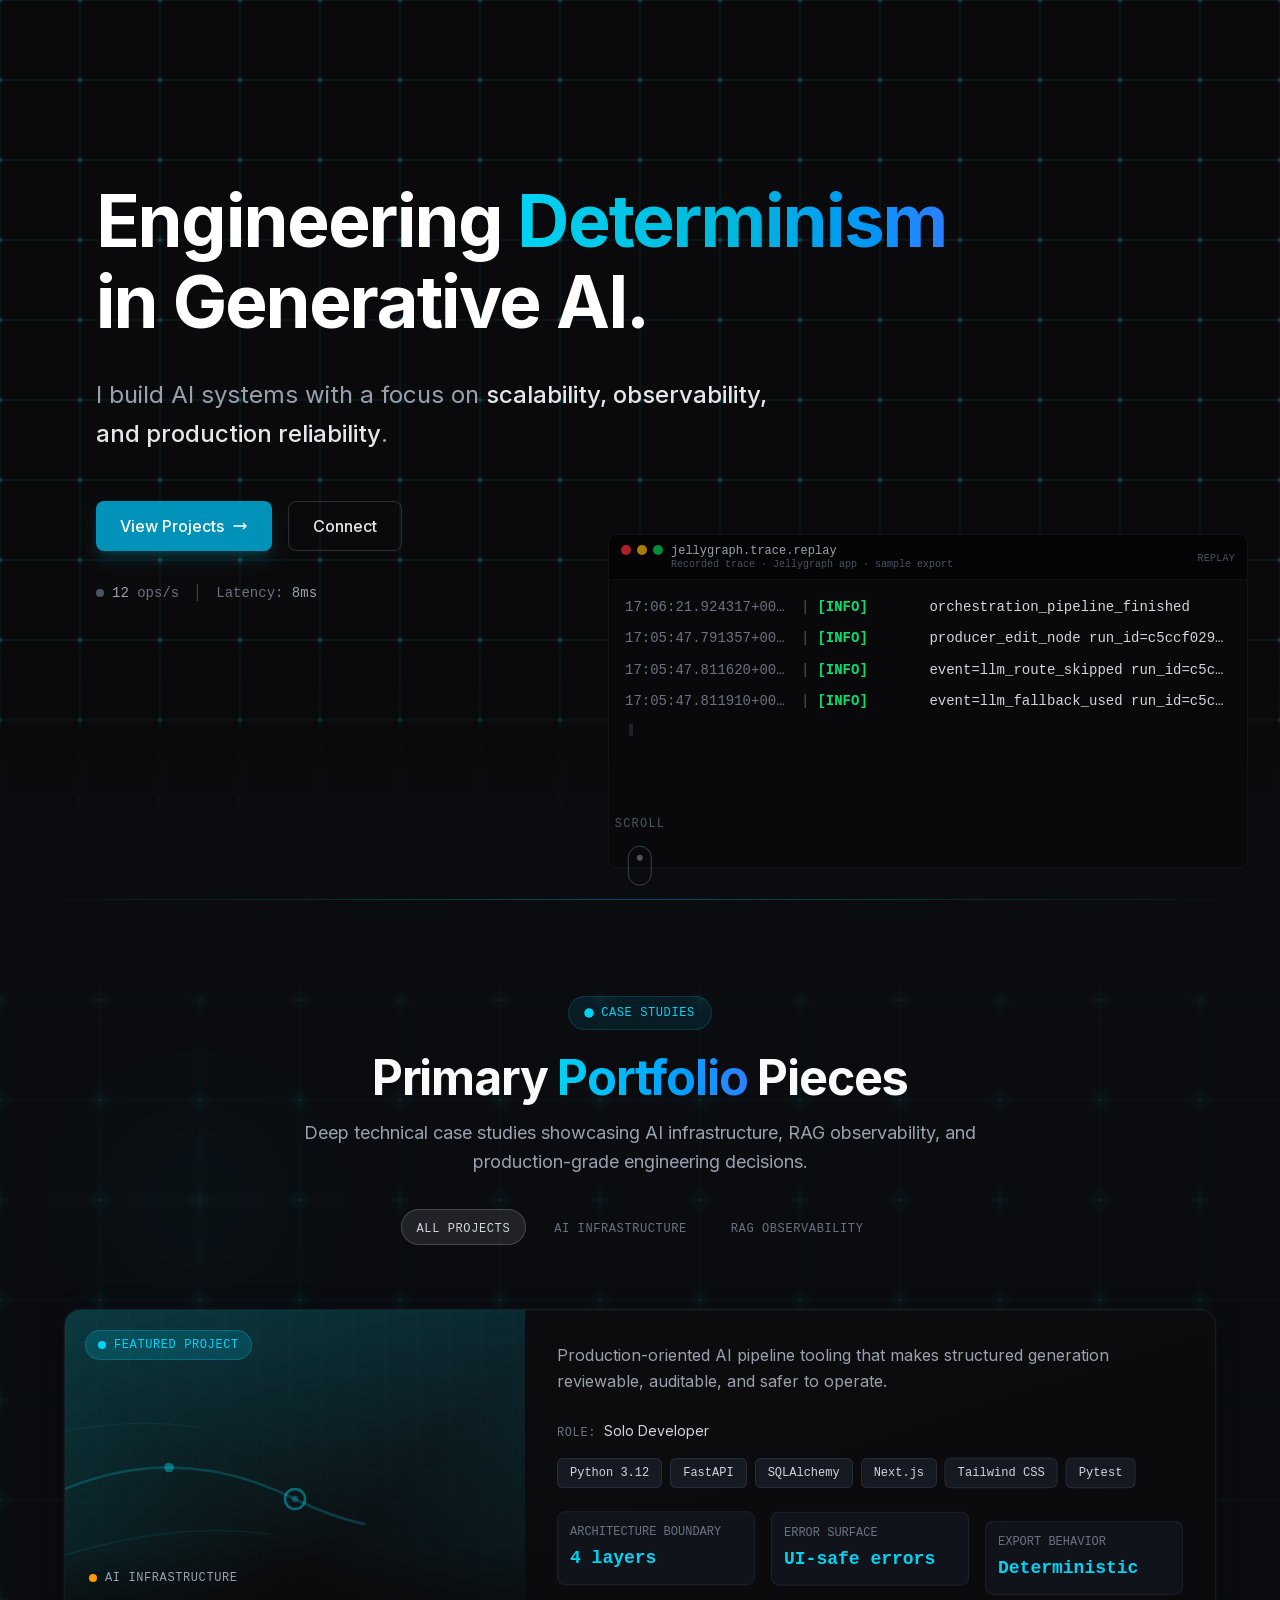
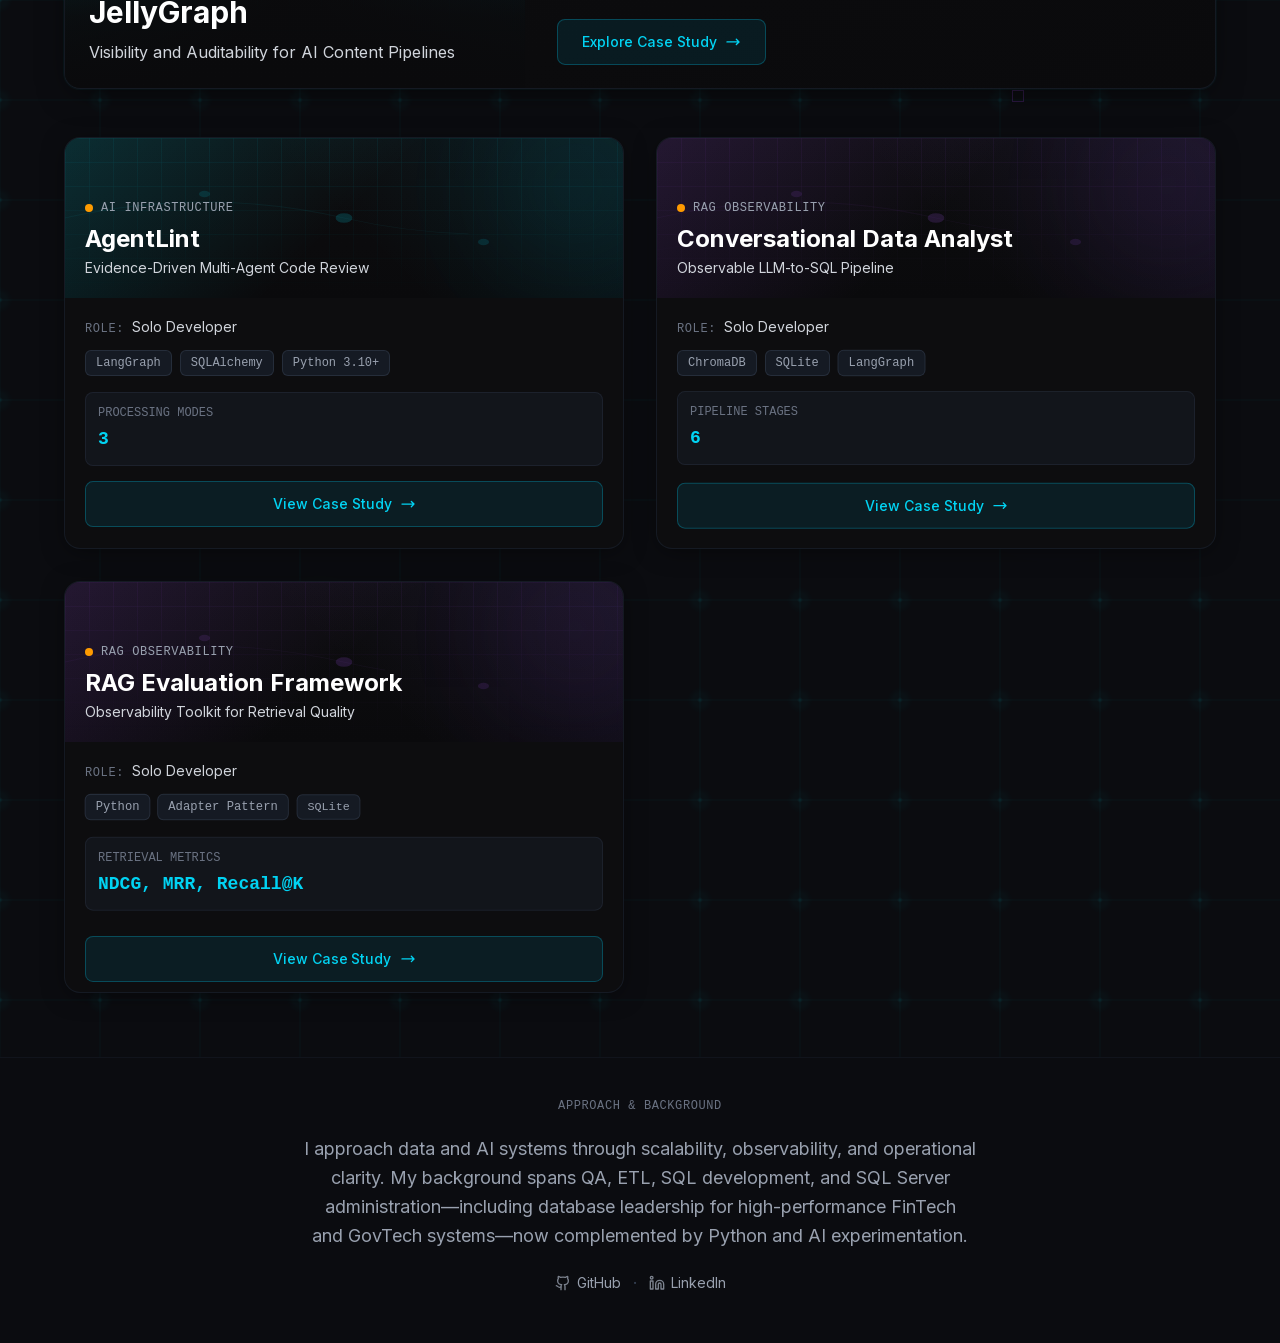
==== commit 58f01e8e: "Deploy portfolio from VisualNarrativePortfolio" ====
--- a/index.html
+++ b/index.html
@@ -1,4 +1,4 @@
-<!DOCTYPE html><html lang="en"><head><meta charSet="utf-8"/><meta name="viewport" content="width=device-width, initial-scale=1"/><link rel="preload" href="/_next/static/media/83afe278b6a6bb3c-s.p.0q-301v4kxxnr.woff2" as="font" crossorigin="" type="font/woff2"/><link rel="stylesheet" href="/_next/static/chunks/0tmqpdf72dftk.css" data-precedence="next"/><link rel="preload" as="script" fetchPriority="low" href="/_next/static/chunks/0ht900cau6_ur.js"/><script src="/_next/static/chunks/00l-yd3t8dvwz.js" async=""></script><script src="/_next/static/chunks/16g.ca89g7fib.js" async=""></script><script src="/_next/static/chunks/turbopack-14evrwsj28xbr.js" async=""></script><script src="/_next/static/chunks/0dbhjjzl8qfwv.js" async=""></script><script src="/_next/static/chunks/0u5qkwli82ecd.js" async=""></script><meta name="next-size-adjust" content=""/><title>AI Infrastructure &amp; RAG Observability Portfolio</title><meta name="description" content="Top 1% technical portfolio showcasing AI infrastructure, RAG observability, and visual narrative engineering"/><meta name="author" content="Your Name"/><meta name="keywords" content="AI Infrastructure,RAG Observability,LLM Engineering,Machine Learning,Data Engineering,Full Stack Development,Portfolio"/><meta name="creator" content="Your Name"/><meta name="robots" content="index, follow"/><meta name="googlebot" content="index, follow, max-video-preview:-1, max-image-preview:large, max-snippet:-1"/><meta property="og:title" content="AI Infrastructure &amp; RAG Observability Portfolio"/><meta property="og:description" content="Top 1% technical portfolio showcasing AI infrastructure, RAG observability, and visual narrative engineering"/><meta property="og:url" content="https://yourusername.github.io/"/><meta property="og:site_name" content="AI Infrastructure &amp; RAG Observability Portfolio"/><meta property="og:locale" content="en_US"/><meta property="og:image" content="https://yourusername.github.io/og-image.png"/><meta property="og:image:width" content="1200"/><meta property="og:image:height" content="630"/><meta property="og:image:alt" content="AI Infrastructure &amp; RAG Observability Portfolio"/><meta property="og:type" content="website"/><meta name="twitter:card" content="summary_large_image"/><meta name="twitter:creator" content="@yourusername"/><meta name="twitter:title" content="AI Infrastructure &amp; RAG Observability Portfolio"/><meta name="twitter:description" content="Top 1% technical portfolio showcasing AI infrastructure, RAG observability, and visual narrative engineering"/><meta name="twitter:image" content="https://yourusername.github.io/og-image.png"/><script src="/_next/static/chunks/03~yq9q893hmn.js" noModule=""></script></head><body class="inter_5972bc34-module__OU16Qa__className min-h-dvh overflow-x-clip antialiased"><div hidden=""><!--$--><!--/$--></div><main class="overflow-x-clip bg-[#0b0c10] min-h-screen"><section class="relative flex h-[100dvh] min-h-[100svh] w-full max-w-full flex-col overflow-x-hidden overflow-y-hidden bg-obsidian-base"><div class="absolute inset-0 min-h-0 min-w-0"><canvas class="absolute inset-0 h-full w-full" style="background:#0A0A0C"></canvas></div><div class="absolute bottom-0 left-0 right-0 h-64 pointer-events-none" style="background:linear-gradient(to bottom, transparent 0%, #0A0A0C 100%)"></div><div class="relative z-10 flex h-full min-h-0 flex-1 flex-col"><div class=" flex min-h-0 flex-1 flex-col justify-center px-4 py-[max(0.75rem,env(safe-area-inset-top))] pb-28 max-[680px]:pb-24 sm:px-8 sm:pb-32 md:px-16 lg:px-24 [@media(max-height:700px)]:justify-start [@media(max-height:700px)]:pt-4 [@media(max-height:700px)]:pb-24 "><div class="max-w-4xl"><h1 class="text-balance text-3xl font-bold leading-[1.12] tracking-tight text-white sm:text-4xl md:text-5xl lg:text-6xl xl:text-7xl [@media(max-height:640px)]:text-[1.65rem] [@media(max-height:640px)]:sm:text-3xl" style="font-family:Inter, system-ui, sans-serif;opacity:0;transform:translateY(50px) scale(0.95)">Engineering<!-- --> <span class="text-transparent bg-clip-text bg-gradient-to-r from-cyan-400 via-cyan-500 to-blue-500">Determinism</span><br/>in Generative AI.</h1><p class="mt-3 max-w-2xl text-base leading-relaxed text-gray-300 sm:mt-6 sm:text-lg sm:text-gray-400 md:mt-8 md:text-xl lg:text-2xl [@media(max-height:640px)]:mt-3 [@media(max-height:640px)]:sm:text-base [@media(max-height:640px)]:md:text-lg" style="font-family:Inter, system-ui, sans-serif;opacity:0;transform:translateY(30px)">I build AI systems with a focus on<!-- --> <span class="font-medium text-gray-100 sm:text-gray-200">scalability, observability, and production reliability</span>.</p><div class="mt-5 flex w-full max-w-md flex-col gap-3 sm:mt-8 sm:max-w-none sm:flex-row sm:flex-wrap md:mt-12 sm:gap-4" style="opacity:0;transform:translateY(20px)"><button type="button" class=" inline-flex min-h-[44px] w-full items-center justify-center gap-2 rounded-lg bg-cyan-600 px-5 py-2.5 font-medium text-white shadow-lg shadow-cyan-500/20 transition-all duration-200 hover:bg-cyan-500 hover:shadow-cyan-500/30 sm:w-auto sm:px-6 sm:py-3 active:bg-cyan-600 "><span>View Projects</span><svg class="h-4 w-4 shrink-0" fill="none" stroke="currentColor" viewBox="0 0 24 24"><path stroke-linecap="round" stroke-linejoin="round" stroke-width="2" d="M17 8l4 4m0 0l-4 4m4-4H3"></path></svg></button><a href="https://linkedin.com/in/tsteele3204" target="_blank" rel="noopener noreferrer" class="inline-flex min-h-[44px] w-full items-center justify-center px-5 sm:w-auto sm:px-6 py-2.5 sm:py-3 bg-white/[0.03] sm:bg-transparent border border-white/15 hover:border-cyan-500/50 text-gray-200 hover:text-white font-medium rounded-lg transition-all duration-200 active:border-cyan-500/40">Connect</a></div><div class="mt-5 flex flex-wrap items-center gap-3 text-xs text-gray-400 sm:mt-8 sm:gap-4 sm:text-sm sm:text-gray-500 [@media(max-height:560px)]:hidden" style="opacity:0"><div class="flex items-center gap-2"><div class="h-2 w-2 rounded-full transition-colors duration-300 bg-gray-500 sm:bg-gray-600"></div><span class="font-mono"><span class="text-gray-300 sm:text-gray-400">12</span> <!-- -->ops/s</span></div><span class="hidden text-gray-700 sm:inline">|</span><span class="hidden font-mono sm:inline">Latency:<!-- --> <span class="text-gray-300 sm:text-gray-400">8<!-- -->ms</span></span></div><div class="mt-4 [@media(min-width:768px)]:hidden [@media(max-height:560px)]:hidden"><div class="pointer-events-none z-[12] md:hidden" aria-hidden="true" title="Recorded sample from a portfolio app export. Looped replay, not live telemetry."><div class="rounded-lg border border-obsidian-accent/48 bg-obsidian-darker/95 px-2.5 py-2 sm:px-3 sm:py-2.5" style="box-shadow:0 0 0 1px rgba(0, 232, 255, 0.1) inset"><div class="mb-2 space-y-0.5 border-b border-white/[0.06] pb-2 sm:mb-2.5 sm:pb-2"><p class="font-mono text-[9px] uppercase tracking-widest text-gray-500 sm:text-[10px]">Sample replay</p><p class="font-mono text-[10px] leading-tight text-gray-500 sm:text-[11px]">Recorded trace · Jellygraph · export</p></div><div class="min-w-0" style="opacity:1;transform:none"><div class="flex flex-wrap items-center gap-2 gap-y-1.5"><span class="inline-flex shrink-0 items-center rounded px-1.5 py-0.5 font-mono text-[10px] font-semibold uppercase tracking-wide ring-1 ring-inset ring-white/10 sm:text-[11px] text-green-400">INFO</span><span class="font-mono text-[10px] tabular-nums text-gray-500 sm:text-[11px]">17:06:21</span></div><p class="mt-2 line-clamp-3 break-words font-mono text-[11px] leading-snug text-gray-300 sm:mt-2.5 sm:line-clamp-4 sm:text-xs" title="INFO: orchestration_pipeline_finished">orchestration_pipeline_finished</p></div></div></div></div></div></div></div><div class="hidden md:block"><div class="absolute bottom-8 z-[15] left-4 right-4 max-w-[min(640px,calc(100%-2rem))] sm:left-8 sm:right-8 sm:max-w-[min(580px,calc(100%-4rem))] md:right-8 md:left-auto md:ml-auto md:max-w-[min(640px,calc(100%-4rem))]"><div class="flex items-start gap-2 border border-obsidian-accent/35 bg-obsidian-darker/95 px-3 py-2 rounded-t-lg" title="Recorded trace replay: pointer movement shortens or lengthens the step interval. Not live telemetry."><div class="flex gap-1.5 pt-0.5"><div class="h-2.5 w-2.5 rounded-full bg-red-500/70"></div><div class="h-2.5 w-2.5 rounded-full bg-yellow-500/70"></div><div class="h-2.5 w-2.5 rounded-full bg-green-500/70"></div></div><div class="min-w-0 flex-1"><div class="truncate font-mono text-xs text-gray-400">jellygraph.trace.replay</div><div class="font-mono text-[10px] leading-tight text-gray-600">Recorded trace · Jellygraph app · sample export</div></div><div class="ml-auto shrink-0"><span class="font-mono text-[10px] uppercase tracking-wide text-gray-600">Replay</span></div></div><div class="h-72 overflow-y-auto overscroll-contain border border-t-0 border-obsidian-accent/35 bg-obsidian-base/98 px-4 py-3 rounded-b-lg"><div class="flex min-w-0 items-center gap-x-2 whitespace-nowrap py-1.5 font-mono text-sm leading-snug"><span class="w-[10.5rem] shrink-0 tabular-nums text-gray-500 truncate" title="17:06:21.924317+00:00">17:06:21.924317+00:00</span><span class="shrink-0 text-gray-600" aria-hidden="true">|</span><span class="w-[6.5rem] shrink-0 font-semibold text-green-400">[<!-- -->INFO<!-- -->]</span><span class="min-w-0 flex-1 truncate text-gray-300" title="orchestration_pipeline_finished">orchestration_pipeline_finished</span></div><span aria-hidden="true" class="ml-1 inline-block h-3 w-1 translate-y-px bg-slate-500/45" style="opacity:0.5"></span></div></div></div><div class="pointer-events-none absolute bottom-[max(1.25rem,env(safe-area-inset-bottom))] left-1/2 z-20 flex -translate-x-1/2 flex-col items-center gap-2 [@media(max-height:520px)]:hidden" style="opacity:0;transform:translateY(-10px)"><span class="text-xs font-mono tracking-widest text-gray-500 sm:text-gray-600 uppercase">Scroll</span><div class="flex h-8 w-5 justify-center rounded-full border border-gray-600 pt-1.5 sm:h-10 sm:w-6 sm:border-gray-700 sm:pt-2"><div class="h-1 w-1 rounded-full bg-gray-500 sm:h-1.5 sm:w-1.5 sm:bg-gray-600"></div></div></div></section><div class="relative h-28 -mt-28 pointer-events-none overflow-x-clip md:h-48 md:-mt-48"><div class="absolute inset-0" style="background:linear-gradient(180deg, 
+<!DOCTYPE html><html lang="en"><head><meta charSet="utf-8"/><meta name="viewport" content="width=device-width, initial-scale=1"/><link rel="preload" href="/_next/static/media/83afe278b6a6bb3c-s.p.0q-301v4kxxnr.woff2" as="font" crossorigin="" type="font/woff2"/><link rel="stylesheet" href="/_next/static/chunks/06a20njvi.ypi.css" data-precedence="next"/><link rel="preload" as="script" fetchPriority="low" href="/_next/static/chunks/0ht900cau6_ur.js"/><script src="/_next/static/chunks/00l-yd3t8dvwz.js" async=""></script><script src="/_next/static/chunks/16g.ca89g7fib.js" async=""></script><script src="/_next/static/chunks/turbopack-14evrwsj28xbr.js" async=""></script><script src="/_next/static/chunks/0dbhjjzl8qfwv.js" async=""></script><script src="/_next/static/chunks/06vr18r-8_x5j.js" async=""></script><meta name="next-size-adjust" content=""/><title>AI Infrastructure &amp; RAG Observability Portfolio</title><meta name="description" content="Top 1% technical portfolio showcasing AI infrastructure, RAG observability, and visual narrative engineering"/><meta name="author" content="Your Name"/><meta name="keywords" content="AI Infrastructure,RAG Observability,LLM Engineering,Machine Learning,Data Engineering,Full Stack Development,Portfolio"/><meta name="creator" content="Your Name"/><meta name="robots" content="index, follow"/><meta name="googlebot" content="index, follow, max-video-preview:-1, max-image-preview:large, max-snippet:-1"/><meta property="og:title" content="AI Infrastructure &amp; RAG Observability Portfolio"/><meta property="og:description" content="Top 1% technical portfolio showcasing AI infrastructure, RAG observability, and visual narrative engineering"/><meta property="og:url" content="https://yourusername.github.io/"/><meta property="og:site_name" content="AI Infrastructure &amp; RAG Observability Portfolio"/><meta property="og:locale" content="en_US"/><meta property="og:image" content="https://yourusername.github.io/og-image.png"/><meta property="og:image:width" content="1200"/><meta property="og:image:height" content="630"/><meta property="og:image:alt" content="AI Infrastructure &amp; RAG Observability Portfolio"/><meta property="og:type" content="website"/><meta name="twitter:card" content="summary_large_image"/><meta name="twitter:creator" content="@yourusername"/><meta name="twitter:title" content="AI Infrastructure &amp; RAG Observability Portfolio"/><meta name="twitter:description" content="Top 1% technical portfolio showcasing AI infrastructure, RAG observability, and visual narrative engineering"/><meta name="twitter:image" content="https://yourusername.github.io/og-image.png"/><script src="/_next/static/chunks/03~yq9q893hmn.js" noModule=""></script></head><body class="inter_5972bc34-module__OU16Qa__className min-h-dvh overflow-x-clip antialiased"><div hidden=""><!--$--><!--/$--></div><main class="overflow-x-clip bg-[#0b0c10] min-h-screen"><section class="relative flex h-[100dvh] min-h-[100svh] w-full max-w-full flex-col overflow-x-hidden overflow-y-hidden bg-obsidian-base"><div class="absolute inset-0 min-h-0 min-w-0"><canvas class="absolute inset-0 h-full w-full" style="background:#0A0A0C"></canvas></div><div class="absolute bottom-0 left-0 right-0 h-64 pointer-events-none" style="background:linear-gradient(to bottom, transparent 0%, #0A0A0C 100%)"></div><div class="relative z-10 flex h-full min-h-0 flex-1 flex-col"><div class=" flex min-h-0 flex-1 flex-col justify-center px-4 py-[max(0.75rem,env(safe-area-inset-top))] pb-28 max-[680px]:pb-24 sm:px-8 sm:pb-32 md:px-16 lg:px-24 [@media(max-height:700px)]:justify-start [@media(max-height:700px)]:pt-4 [@media(max-height:700px)]:pb-24 "><div class="max-w-4xl"><h1 class="text-balance text-3xl font-bold leading-[1.12] tracking-tight text-white sm:text-4xl md:text-5xl lg:text-6xl xl:text-7xl [@media(max-height:640px)]:text-[1.65rem] [@media(max-height:640px)]:sm:text-3xl" style="font-family:Inter, system-ui, sans-serif;opacity:0;transform:translateY(50px) scale(0.95)">Engineering<!-- --> <span class="text-transparent bg-clip-text bg-gradient-to-r from-cyan-400 via-cyan-500 to-blue-500">Determinism</span><br/>in Generative AI.</h1><p class="mt-3 max-w-2xl text-base leading-relaxed text-gray-300 sm:mt-6 sm:text-lg sm:text-gray-400 md:mt-8 md:text-xl lg:text-2xl [@media(max-height:640px)]:mt-3 [@media(max-height:640px)]:sm:text-base [@media(max-height:640px)]:md:text-lg" style="font-family:Inter, system-ui, sans-serif;opacity:0;transform:translateY(30px)">I build AI systems with a focus on<!-- --> <span class="font-medium text-gray-100 sm:text-gray-200">scalability, observability, and production reliability</span>.</p><div class="mt-5 flex w-full max-w-md flex-col gap-3 sm:mt-8 sm:max-w-none sm:flex-row sm:flex-wrap md:mt-12 sm:gap-4" style="opacity:0;transform:translateY(20px)"><button type="button" class=" inline-flex min-h-[44px] w-full items-center justify-center gap-2 rounded-lg bg-cyan-600 px-5 py-2.5 font-medium text-white shadow-lg shadow-cyan-500/20 transition-all duration-200 hover:bg-cyan-500 hover:shadow-cyan-500/30 sm:w-auto sm:px-6 sm:py-3 active:bg-cyan-600 "><span>View Projects</span><svg class="h-4 w-4 shrink-0" fill="none" stroke="currentColor" viewBox="0 0 24 24"><path stroke-linecap="round" stroke-linejoin="round" stroke-width="2" d="M17 8l4 4m0 0l-4 4m4-4H3"></path></svg></button><a href="https://linkedin.com/in/tsteele3204" target="_blank" rel="noopener noreferrer" class="inline-flex min-h-[44px] w-full items-center justify-center px-5 sm:w-auto sm:px-6 py-2.5 sm:py-3 bg-white/[0.03] sm:bg-transparent border border-white/15 hover:border-cyan-500/50 text-gray-200 hover:text-white font-medium rounded-lg transition-all duration-200 active:border-cyan-500/40">Connect</a></div><div class="mt-5 flex flex-wrap items-center gap-3 text-xs text-gray-400 sm:mt-8 sm:gap-4 sm:text-sm sm:text-gray-500 [@media(max-height:560px)]:hidden" style="opacity:0"><div class="flex items-center gap-2"><div class="h-2 w-2 rounded-full transition-colors duration-300 bg-gray-500 sm:bg-gray-600"></div><span class="font-mono"><span class="text-gray-300 sm:text-gray-400">12</span> <!-- -->ops/s</span></div><span class="hidden text-gray-700 sm:inline">|</span><span class="hidden font-mono sm:inline">Latency:<!-- --> <span class="text-gray-300 sm:text-gray-400">8<!-- -->ms</span></span></div><div class="mt-4 [@media(min-width:768px)]:hidden [@media(max-height:560px)]:hidden"><div class="pointer-events-none z-[12] md:hidden" aria-hidden="true" title="Recorded sample from a portfolio app export. Looped replay, not live telemetry."><div class="rounded-lg border border-obsidian-accent/48 bg-obsidian-darker/95 px-2.5 py-2 sm:px-3 sm:py-2.5" style="box-shadow:0 0 0 1px rgba(0, 232, 255, 0.1) inset"><div class="mb-2 space-y-0.5 border-b border-white/[0.06] pb-2 sm:mb-2.5 sm:pb-2"><p class="font-mono text-[9px] uppercase tracking-widest text-gray-500 sm:text-[10px]">Sample replay</p><p class="font-mono text-[10px] leading-tight text-gray-500 sm:text-[11px]">Recorded trace · Jellygraph · export</p></div><div class="min-w-0" style="opacity:1;transform:none"><div class="flex flex-wrap items-center gap-2 gap-y-1.5"><span class="inline-flex shrink-0 items-center rounded px-1.5 py-0.5 font-mono text-[10px] font-semibold uppercase tracking-wide ring-1 ring-inset ring-white/10 sm:text-[11px] text-green-400">INFO</span><span class="font-mono text-[10px] tabular-nums text-gray-500 sm:text-[11px]">17:06:21</span></div><p class="mt-2 line-clamp-3 break-words font-mono text-[11px] leading-snug text-gray-300 sm:mt-2.5 sm:line-clamp-4 sm:text-xs" title="INFO: orchestration_pipeline_finished">orchestration_pipeline_finished</p></div></div></div></div></div></div></div><div class="hidden md:block"><div class="absolute bottom-8 z-[15] left-4 right-4 max-w-[min(640px,calc(100%-2rem))] sm:left-8 sm:right-8 sm:max-w-[min(580px,calc(100%-4rem))] md:right-8 md:left-auto md:ml-auto md:max-w-[min(640px,calc(100%-4rem))]"><div class="flex items-start gap-2 border border-obsidian-accent/35 bg-obsidian-darker/95 px-3 py-2 rounded-t-lg" title="Recorded trace replay: pointer movement shortens or lengthens the step interval. Not live telemetry."><div class="flex gap-1.5 pt-0.5"><div class="h-2.5 w-2.5 rounded-full bg-red-500/70"></div><div class="h-2.5 w-2.5 rounded-full bg-yellow-500/70"></div><div class="h-2.5 w-2.5 rounded-full bg-green-500/70"></div></div><div class="min-w-0 flex-1"><div class="truncate font-mono text-xs text-gray-400">jellygraph.trace.replay</div><div class="font-mono text-[10px] leading-tight text-gray-600">Recorded trace · Jellygraph app · sample export</div></div><div class="ml-auto shrink-0"><span class="font-mono text-[10px] uppercase tracking-wide text-gray-600">Replay</span></div></div><div class="h-72 overflow-y-auto overscroll-contain border border-t-0 border-obsidian-accent/35 bg-obsidian-base/98 px-4 py-3 rounded-b-lg"><div class="flex min-w-0 items-center gap-x-2 whitespace-nowrap py-1.5 font-mono text-sm leading-snug"><span class="w-[10.5rem] shrink-0 tabular-nums text-gray-500 truncate" title="17:06:21.924317+00:00">17:06:21.924317+00:00</span><span class="shrink-0 text-gray-600" aria-hidden="true">|</span><span class="w-[6.5rem] shrink-0 font-semibold text-green-400">[<!-- -->INFO<!-- -->]</span><span class="min-w-0 flex-1 truncate text-gray-300" title="orchestration_pipeline_finished">orchestration_pipeline_finished</span></div><span aria-hidden="true" class="ml-1 inline-block h-3 w-1 translate-y-px bg-slate-500/45" style="opacity:0.5"></span></div></div></div><div class="pointer-events-none absolute bottom-[max(1.25rem,env(safe-area-inset-bottom))] left-1/2 z-20 flex -translate-x-1/2 flex-col items-center gap-2 [@media(max-height:520px)]:hidden" style="opacity:0;transform:translateY(-10px)"><span class="text-xs font-mono tracking-widest text-gray-500 sm:text-gray-600 uppercase">Scroll</span><div class="flex h-8 w-5 justify-center rounded-full border border-gray-600 pt-1.5 sm:h-10 sm:w-6 sm:border-gray-700 sm:pt-2"><div class="h-1 w-1 rounded-full bg-gray-500 sm:h-1.5 sm:w-1.5 sm:bg-gray-600"></div></div></div></section><div class="relative h-28 -mt-28 pointer-events-none overflow-x-clip md:h-48 md:-mt-48"><div class="absolute inset-0" style="background:linear-gradient(180deg, 
               transparent 0%, 
               rgba(11, 12, 16, 0.3) 20%,
               rgba(11, 12, 16, 0.7) 50%,
@@ -58,4 +58,4 @@
                   bg-amber-500 animate-pulse
                   
                   
-                "></span><span class="text-xs font-mono text-gray-400 uppercase tracking-wider">rag observability</span></div><h3 class="text-xl md:text-2xl font-bold text-white leading-tight break-words">RAG Evaluation Framework</h3><p class="text-sm text-gray-300 mt-1">Observability Toolkit for Retrieval Quality</p></div></div><div class="flex-1 flex flex-col p-5 pt-4"><div class="mb-3"><span class="text-xs font-mono text-gray-500 uppercase tracking-wider">Role:<!-- --> </span><span class="text-sm text-gray-300">Solo Developer</span></div><div class="flex flex-wrap gap-2 mb-4"><span class=" px-2.5 py-1 text-xs font-mono bg-gray-800/50 text-gray-400 border border-gray-700/50 rounded-md group-hover:border-gray-600/50 group-hover:text-gray-300 transition-colors duration-300 " style="opacity:0;transform:scale(0.8)">Python</span><span class=" px-2.5 py-1 text-xs font-mono bg-gray-800/50 text-gray-400 border border-gray-700/50 rounded-md group-hover:border-gray-600/50 group-hover:text-gray-300 transition-colors duration-300 " style="opacity:0;transform:scale(0.8)">Adapter Pattern</span><span class=" px-2.5 py-1 text-xs font-mono bg-gray-800/50 text-gray-400 border border-gray-700/50 rounded-md group-hover:border-gray-600/50 group-hover:text-gray-300 transition-colors duration-300 " style="opacity:0;transform:scale(0.8)">SQLite</span></div><div class="mb-4 p-3 rounded-lg bg-gray-800/30 border border-gray-700/30 group-hover:border-cyan-500/20 transition-colors duration-300" style="opacity:0;transform:translateY(10px)"><p class="text-xs font-mono text-gray-500 uppercase mb-1">Retrieval Metrics</p><p class="text-lg font-bold text-cyan-400 font-mono">NDCG, MRR, Recall@K</p></div><div class="flex-1"></div><button class=" w-full mt-auto py-3 px-4 bg-cyan-500/10 hover:bg-cyan-500/20 border border-cyan-500/30 hover:border-cyan-500/50 text-cyan-400 text-sm font-medium rounded-lg transition-all duration-200 flex items-center justify-center gap-2 group-hover:shadow-lg group-hover:shadow-cyan-500/10 " style="opacity:0;transform:translateY(10px)"><span>View Case Study</span><svg class="w-4 h-4" fill="none" stroke="currentColor" viewBox="0 0 24 24"><path stroke-linecap="round" stroke-linejoin="round" stroke-width="2" d="M17 8l4 4m0 0l-4 4m4-4H3"></path></svg></button></div><div class="absolute inset-0 pointer-events-none rounded-2xl"></div></div></article></div></div></section><footer id="site-footer" class="relative z-10 border-t border-gray-800/30 px-6 pt-8 pb-[max(2.5rem,env(safe-area-inset-bottom))] sm:px-8 sm:pb-12 sm:pt-10 md:px-12 lg:px-16"><div class="mx-auto flex w-full max-w-3xl flex-col items-center gap-5 text-center"><p class="text-xs font-mono uppercase tracking-wider text-gray-500">Approach &amp; background</p><p class="text-balance text-sm leading-relaxed text-gray-400 sm:text-base lg:text-lg">I approach data and AI systems through scalability, observability, and operational clarity. My background spans QA, ETL, SQL development, and SQL Server administration—including database leadership for high-performance FinTech and GovTech systems—now complemented by Python and AI experimentation.</p><nav class="flex flex-wrap items-center justify-center gap-y-2" aria-label="Professional links"><a href="https://github.com/tsteelesql" class="inline-flex items-center gap-1.5 text-sm text-gray-400 hover:text-cyan-400/90 transition-colors duration-200 py-2 sm:py-0" target="_blank" rel="noopener noreferrer"><svg xmlns="http://www.w3.org/2000/svg" width="24" height="24" viewBox="0 0 24 24" fill="none" stroke="currentColor" stroke-width="2" stroke-linecap="round" stroke-linejoin="round" class="lucide lucide-github h-4 w-4 shrink-0 opacity-80" aria-hidden="true"><path d="M15 22v-4a4.8 4.8 0 0 0-1-3.5c3 0 6-2 6-5.5.08-1.25-.27-2.48-1-3.5.28-1.15.28-2.35 0-3.5 0 0-1 0-3 1.5-2.64-.5-5.36-.5-8 0C6 2 5 2 5 2c-.3 1.15-.3 2.35 0 3.5A5.403 5.403 0 0 0 4 9c0 3.5 3 5.5 6 5.5-.39.49-.68 1.05-.85 1.65-.17.6-.22 1.23-.15 1.85v4"></path><path d="M9 18c-4.51 2-5-2-7-2"></path></svg>GitHub</a><span class="select-none px-2 text-gray-700 sm:px-3" aria-hidden="true">·</span><a href="https://linkedin.com/in/tsteele3204" class="inline-flex items-center gap-1.5 text-sm text-gray-400 hover:text-cyan-400/90 transition-colors duration-200 py-2 sm:py-0" target="_blank" rel="noopener noreferrer"><svg xmlns="http://www.w3.org/2000/svg" width="24" height="24" viewBox="0 0 24 24" fill="none" stroke="currentColor" stroke-width="2" stroke-linecap="round" stroke-linejoin="round" class="lucide lucide-linkedin h-4 w-4 shrink-0 opacity-80" aria-hidden="true"><path d="M16 8a6 6 0 0 1 6 6v7h-4v-7a2 2 0 0 0-2-2 2 2 0 0 0-2 2v7h-4v-7a6 6 0 0 1 6-6z"></path><rect width="4" height="12" x="2" y="9"></rect><circle cx="4" cy="4" r="2"></circle></svg>LinkedIn</a></nav></div></footer></main><!--$--><!--/$--><script src="/_next/static/chunks/0ht900cau6_ur.js" id="_R_" async=""></script><script>(self.__next_f=self.__next_f||[]).push([0])</script><script>self.__next_f.push([1,"1:\"$Sreact.fragment\"\n2:I[39756,[\"/_next/static/chunks/0dbhjjzl8qfwv.js\"],\"default\"]\n3:I[37457,[\"/_next/static/chunks/0dbhjjzl8qfwv.js\"],\"default\"]\n4:I[47257,[\"/_next/static/chunks/0dbhjjzl8qfwv.js\"],\"ClientPageRoot\"]\n5:I[52683,[\"/_next/static/chunks/0dbhjjzl8qfwv.js\",\"/_next/static/chunks/0u5qkwli82ecd.js\"],\"default\"]\n8:I[97367,[\"/_next/static/chunks/0dbhjjzl8qfwv.js\"],\"OutletBoundary\"]\n9:\"$Sreact.suspense\"\nb:I[97367,[\"/_next/static/chunks/0dbhjjzl8qfwv.js\"],\"ViewportBoundary\"]\nd:I[97367,[\"/_next/static/chunks/0dbhjjzl8qfwv.js\"],\"MetadataBoundary\"]\nf:I[68027,[\"/_next/static/chunks/0dbhjjzl8qfwv.js\"],\"default\",1]\n:HL[\"/_next/static/chunks/0tmqpdf72dftk.css\",\"style\"]\n:HL[\"/_next/static/media/83afe278b6a6bb3c-s.p.0q-301v4kxxnr.woff2\",\"font\",{\"crossOrigin\":\"\",\"type\":\"font/woff2\"}]\n"])</script><script>self.__next_f.push([1,"0:{\"P\":null,\"c\":[\"\",\"\"],\"q\":\"\",\"i\":false,\"f\":[[[\"\",{\"children\":[\"__PAGE__\",{}]},\"$undefined\",\"$undefined\",16],[[\"$\",\"$1\",\"c\",{\"children\":[[[\"$\",\"link\",\"0\",{\"rel\":\"stylesheet\",\"href\":\"/_next/static/chunks/0tmqpdf72dftk.css\",\"precedence\":\"next\",\"crossOrigin\":\"$undefined\",\"nonce\":\"$undefined\"}],[\"$\",\"script\",\"script-0\",{\"src\":\"/_next/static/chunks/0dbhjjzl8qfwv.js\",\"async\":true,\"nonce\":\"$undefined\"}]],[\"$\",\"html\",null,{\"lang\":\"en\",\"children\":[\"$\",\"body\",null,{\"className\":\"inter_5972bc34-module__OU16Qa__className min-h-dvh overflow-x-clip antialiased\",\"children\":[\"$\",\"$L2\",null,{\"parallelRouterKey\":\"children\",\"error\":\"$undefined\",\"errorStyles\":\"$undefined\",\"errorScripts\":\"$undefined\",\"template\":[\"$\",\"$L3\",null,{}],\"templateStyles\":\"$undefined\",\"templateScripts\":\"$undefined\",\"notFound\":[[[\"$\",\"title\",null,{\"children\":\"404: This page could not be found.\"}],[\"$\",\"div\",null,{\"style\":{\"fontFamily\":\"system-ui,\\\"Segoe UI\\\",Roboto,Helvetica,Arial,sans-serif,\\\"Apple Color Emoji\\\",\\\"Segoe UI Emoji\\\"\",\"height\":\"100vh\",\"textAlign\":\"center\",\"display\":\"flex\",\"flexDirection\":\"column\",\"alignItems\":\"center\",\"justifyContent\":\"center\"},\"children\":[\"$\",\"div\",null,{\"children\":[[\"$\",\"style\",null,{\"dangerouslySetInnerHTML\":{\"__html\":\"body{color:#000;background:#fff;margin:0}.next-error-h1{border-right:1px solid rgba(0,0,0,.3)}@media (prefers-color-scheme:dark){body{color:#fff;background:#000}.next-error-h1{border-right:1px solid rgba(255,255,255,.3)}}\"}}],[\"$\",\"h1\",null,{\"className\":\"next-error-h1\",\"style\":{\"display\":\"inline-block\",\"margin\":\"0 20px 0 0\",\"padding\":\"0 23px 0 0\",\"fontSize\":24,\"fontWeight\":500,\"verticalAlign\":\"top\",\"lineHeight\":\"49px\"},\"children\":404}],[\"$\",\"div\",null,{\"style\":{\"display\":\"inline-block\"},\"children\":[\"$\",\"h2\",null,{\"style\":{\"fontSize\":14,\"fontWeight\":400,\"lineHeight\":\"49px\",\"margin\":0},\"children\":\"This page could not be found.\"}]}]]}]}]],[]],\"forbidden\":\"$undefined\",\"unauthorized\":\"$undefined\"}]}]}]]}],{\"children\":[[\"$\",\"$1\",\"c\",{\"children\":[[\"$\",\"$L4\",null,{\"Component\":\"$5\",\"serverProvidedParams\":{\"searchParams\":{},\"params\":{},\"promises\":[\"$@6\",\"$@7\"]}}],[[\"$\",\"script\",\"script-0\",{\"src\":\"/_next/static/chunks/0u5qkwli82ecd.js\",\"async\":true,\"nonce\":\"$undefined\"}]],[\"$\",\"$L8\",null,{\"children\":[\"$\",\"$9\",null,{\"name\":\"Next.MetadataOutlet\",\"children\":\"$@a\"}]}]]}],{},null,false,null]},null,false,null],[\"$\",\"$1\",\"h\",{\"children\":[null,[\"$\",\"$Lb\",null,{\"children\":\"$Lc\"}],[\"$\",\"div\",null,{\"hidden\":true,\"children\":[\"$\",\"$Ld\",null,{\"children\":[\"$\",\"$9\",null,{\"name\":\"Next.Metadata\",\"children\":\"$Le\"}]}]}],[\"$\",\"meta\",null,{\"name\":\"next-size-adjust\",\"content\":\"\"}]]}],false]],\"m\":\"$undefined\",\"G\":[\"$f\",[[\"$\",\"link\",\"0\",{\"rel\":\"stylesheet\",\"href\":\"/_next/static/chunks/0tmqpdf72dftk.css\",\"precedence\":\"next\",\"crossOrigin\":\"$undefined\",\"nonce\":\"$undefined\"}]]],\"S\":true,\"h\":null,\"s\":\"$undefined\",\"l\":\"$undefined\",\"p\":\"$undefined\",\"d\":\"$undefined\",\"b\":\"8GO6mht6QwFB0ZQqRyRXO\"}\n"])</script><script>self.__next_f.push([1,"6:{}\n7:\"$0:f:0:1:1:children:0:props:children:0:props:serverProvidedParams:params\"\n"])</script><script>self.__next_f.push([1,"c:[[\"$\",\"meta\",\"0\",{\"charSet\":\"utf-8\"}],[\"$\",\"meta\",\"1\",{\"name\":\"viewport\",\"content\":\"width=device-width, initial-scale=1\"}]]\n"])</script><script>self.__next_f.push([1,"a:null\n"])</script><script>self.__next_f.push([1,"e:[[\"$\",\"title\",\"0\",{\"children\":\"AI Infrastructure \u0026 RAG Observability Portfolio\"}],[\"$\",\"meta\",\"1\",{\"name\":\"description\",\"content\":\"Top 1% technical portfolio showcasing AI infrastructure, RAG observability, and visual narrative engineering\"}],[\"$\",\"meta\",\"2\",{\"name\":\"author\",\"content\":\"Your Name\"}],[\"$\",\"meta\",\"3\",{\"name\":\"keywords\",\"content\":\"AI Infrastructure,RAG Observability,LLM Engineering,Machine Learning,Data Engineering,Full Stack Development,Portfolio\"}],[\"$\",\"meta\",\"4\",{\"name\":\"creator\",\"content\":\"Your Name\"}],[\"$\",\"meta\",\"5\",{\"name\":\"robots\",\"content\":\"index, follow\"}],[\"$\",\"meta\",\"6\",{\"name\":\"googlebot\",\"content\":\"index, follow, max-video-preview:-1, max-image-preview:large, max-snippet:-1\"}],[\"$\",\"meta\",\"7\",{\"property\":\"og:title\",\"content\":\"AI Infrastructure \u0026 RAG Observability Portfolio\"}],[\"$\",\"meta\",\"8\",{\"property\":\"og:description\",\"content\":\"Top 1% technical portfolio showcasing AI infrastructure, RAG observability, and visual narrative engineering\"}],[\"$\",\"meta\",\"9\",{\"property\":\"og:url\",\"content\":\"https://yourusername.github.io/\"}],[\"$\",\"meta\",\"10\",{\"property\":\"og:site_name\",\"content\":\"AI Infrastructure \u0026 RAG Observability Portfolio\"}],[\"$\",\"meta\",\"11\",{\"property\":\"og:locale\",\"content\":\"en_US\"}],[\"$\",\"meta\",\"12\",{\"property\":\"og:image\",\"content\":\"https://yourusername.github.io/og-image.png\"}],[\"$\",\"meta\",\"13\",{\"property\":\"og:image:width\",\"content\":\"1200\"}],[\"$\",\"meta\",\"14\",{\"property\":\"og:image:height\",\"content\":\"630\"}],[\"$\",\"meta\",\"15\",{\"property\":\"og:image:alt\",\"content\":\"AI Infrastructure \u0026 RAG Observability Portfolio\"}],[\"$\",\"meta\",\"16\",{\"property\":\"og:type\",\"content\":\"website\"}],[\"$\",\"meta\",\"17\",{\"name\":\"twitter:card\",\"content\":\"summary_large_image\"}],[\"$\",\"meta\",\"18\",{\"name\":\"twitter:creator\",\"content\":\"@yourusername\"}],[\"$\",\"meta\",\"19\",{\"name\":\"twitter:title\",\"content\":\"AI Infrastructure \u0026 RAG Observability Portfolio\"}],[\"$\",\"meta\",\"20\",{\"name\":\"twitter:description\",\"content\":\"Top 1% technical portfolio showcasing AI infrastructure, RAG observability, and visual narrative engineering\"}],[\"$\",\"meta\",\"21\",{\"name\":\"twitter:image\",\"content\":\"https://yourusername.github.io/og-image.png\"}]]\n"])</script></body></html>+                "></span><span class="text-xs font-mono text-gray-400 uppercase tracking-wider">rag observability</span></div><h3 class="text-xl md:text-2xl font-bold text-white leading-tight break-words">RAG Evaluation Framework</h3><p class="text-sm text-gray-300 mt-1">Observability Toolkit for Retrieval Quality</p></div></div><div class="flex-1 flex flex-col p-5 pt-4"><div class="mb-3"><span class="text-xs font-mono text-gray-500 uppercase tracking-wider">Role:<!-- --> </span><span class="text-sm text-gray-300">Solo Developer</span></div><div class="flex flex-wrap gap-2 mb-4"><span class=" px-2.5 py-1 text-xs font-mono bg-gray-800/50 text-gray-400 border border-gray-700/50 rounded-md group-hover:border-gray-600/50 group-hover:text-gray-300 transition-colors duration-300 " style="opacity:0;transform:scale(0.8)">Python</span><span class=" px-2.5 py-1 text-xs font-mono bg-gray-800/50 text-gray-400 border border-gray-700/50 rounded-md group-hover:border-gray-600/50 group-hover:text-gray-300 transition-colors duration-300 " style="opacity:0;transform:scale(0.8)">Adapter Pattern</span><span class=" px-2.5 py-1 text-xs font-mono bg-gray-800/50 text-gray-400 border border-gray-700/50 rounded-md group-hover:border-gray-600/50 group-hover:text-gray-300 transition-colors duration-300 " style="opacity:0;transform:scale(0.8)">SQLite</span></div><div class="mb-4 p-3 rounded-lg bg-gray-800/30 border border-gray-700/30 group-hover:border-cyan-500/20 transition-colors duration-300" style="opacity:0;transform:translateY(10px)"><p class="text-xs font-mono text-gray-500 uppercase mb-1">Retrieval Metrics</p><p class="text-lg font-bold text-cyan-400 font-mono">NDCG, MRR, Recall@K</p></div><div class="flex-1"></div><button class=" w-full mt-auto py-3 px-4 bg-cyan-500/10 hover:bg-cyan-500/20 border border-cyan-500/30 hover:border-cyan-500/50 text-cyan-400 text-sm font-medium rounded-lg transition-all duration-200 flex items-center justify-center gap-2 group-hover:shadow-lg group-hover:shadow-cyan-500/10 " style="opacity:0;transform:translateY(10px)"><span>View Case Study</span><svg class="w-4 h-4" fill="none" stroke="currentColor" viewBox="0 0 24 24"><path stroke-linecap="round" stroke-linejoin="round" stroke-width="2" d="M17 8l4 4m0 0l-4 4m4-4H3"></path></svg></button></div><div class="absolute inset-0 pointer-events-none rounded-2xl"></div></div></article></div></div></section><footer id="site-footer" class="relative z-10 border-t border-gray-800/30 px-6 pt-8 pb-[max(2.5rem,env(safe-area-inset-bottom))] sm:px-8 sm:pb-12 sm:pt-10 md:px-12 lg:px-16"><div class="mx-auto flex w-full max-w-3xl flex-col items-center gap-5 text-center"><p class="text-xs font-mono uppercase tracking-wider text-gray-500">Approach &amp; background</p><p class="text-balance text-sm leading-relaxed text-gray-400 sm:text-base lg:text-lg">I approach data and AI systems through scalability, observability, and operational clarity. My background spans QA, ETL, SQL development, and SQL Server administration—including database leadership for high-performance FinTech and GovTech systems—now complemented by Python and AI experimentation.</p><nav class="flex flex-wrap items-center justify-center gap-y-2" aria-label="Professional links"><a href="https://github.com/tsteelesql" class="inline-flex items-center gap-1.5 text-sm text-gray-400 hover:text-cyan-400/90 transition-colors duration-200 py-2 sm:py-0" target="_blank" rel="noopener noreferrer"><svg xmlns="http://www.w3.org/2000/svg" width="24" height="24" viewBox="0 0 24 24" fill="none" stroke="currentColor" stroke-width="2" stroke-linecap="round" stroke-linejoin="round" class="lucide lucide-github h-4 w-4 shrink-0 opacity-80" aria-hidden="true"><path d="M15 22v-4a4.8 4.8 0 0 0-1-3.5c3 0 6-2 6-5.5.08-1.25-.27-2.48-1-3.5.28-1.15.28-2.35 0-3.5 0 0-1 0-3 1.5-2.64-.5-5.36-.5-8 0C6 2 5 2 5 2c-.3 1.15-.3 2.35 0 3.5A5.403 5.403 0 0 0 4 9c0 3.5 3 5.5 6 5.5-.39.49-.68 1.05-.85 1.65-.17.6-.22 1.23-.15 1.85v4"></path><path d="M9 18c-4.51 2-5-2-7-2"></path></svg>GitHub</a><span class="select-none px-2 text-gray-700 sm:px-3" aria-hidden="true">·</span><a href="https://linkedin.com/in/tsteele3204" class="inline-flex items-center gap-1.5 text-sm text-gray-400 hover:text-cyan-400/90 transition-colors duration-200 py-2 sm:py-0" target="_blank" rel="noopener noreferrer"><svg xmlns="http://www.w3.org/2000/svg" width="24" height="24" viewBox="0 0 24 24" fill="none" stroke="currentColor" stroke-width="2" stroke-linecap="round" stroke-linejoin="round" class="lucide lucide-linkedin h-4 w-4 shrink-0 opacity-80" aria-hidden="true"><path d="M16 8a6 6 0 0 1 6 6v7h-4v-7a2 2 0 0 0-2-2 2 2 0 0 0-2 2v7h-4v-7a6 6 0 0 1 6-6z"></path><rect width="4" height="12" x="2" y="9"></rect><circle cx="4" cy="4" r="2"></circle></svg>LinkedIn</a></nav></div></footer></main><!--$--><!--/$--><script src="/_next/static/chunks/0ht900cau6_ur.js" id="_R_" async=""></script><script>(self.__next_f=self.__next_f||[]).push([0])</script><script>self.__next_f.push([1,"1:\"$Sreact.fragment\"\n2:I[39756,[\"/_next/static/chunks/0dbhjjzl8qfwv.js\"],\"default\"]\n3:I[37457,[\"/_next/static/chunks/0dbhjjzl8qfwv.js\"],\"default\"]\n4:I[47257,[\"/_next/static/chunks/0dbhjjzl8qfwv.js\"],\"ClientPageRoot\"]\n5:I[52683,[\"/_next/static/chunks/0dbhjjzl8qfwv.js\",\"/_next/static/chunks/06vr18r-8_x5j.js\"],\"default\"]\n8:I[97367,[\"/_next/static/chunks/0dbhjjzl8qfwv.js\"],\"OutletBoundary\"]\n9:\"$Sreact.suspense\"\nb:I[97367,[\"/_next/static/chunks/0dbhjjzl8qfwv.js\"],\"ViewportBoundary\"]\nd:I[97367,[\"/_next/static/chunks/0dbhjjzl8qfwv.js\"],\"MetadataBoundary\"]\nf:I[68027,[\"/_next/static/chunks/0dbhjjzl8qfwv.js\"],\"default\",1]\n:HL[\"/_next/static/chunks/06a20njvi.ypi.css\",\"style\"]\n:HL[\"/_next/static/media/83afe278b6a6bb3c-s.p.0q-301v4kxxnr.woff2\",\"font\",{\"crossOrigin\":\"\",\"type\":\"font/woff2\"}]\n"])</script><script>self.__next_f.push([1,"0:{\"P\":null,\"c\":[\"\",\"\"],\"q\":\"\",\"i\":false,\"f\":[[[\"\",{\"children\":[\"__PAGE__\",{}]},\"$undefined\",\"$undefined\",16],[[\"$\",\"$1\",\"c\",{\"children\":[[[\"$\",\"link\",\"0\",{\"rel\":\"stylesheet\",\"href\":\"/_next/static/chunks/06a20njvi.ypi.css\",\"precedence\":\"next\",\"crossOrigin\":\"$undefined\",\"nonce\":\"$undefined\"}],[\"$\",\"script\",\"script-0\",{\"src\":\"/_next/static/chunks/0dbhjjzl8qfwv.js\",\"async\":true,\"nonce\":\"$undefined\"}]],[\"$\",\"html\",null,{\"lang\":\"en\",\"children\":[\"$\",\"body\",null,{\"className\":\"inter_5972bc34-module__OU16Qa__className min-h-dvh overflow-x-clip antialiased\",\"children\":[\"$\",\"$L2\",null,{\"parallelRouterKey\":\"children\",\"error\":\"$undefined\",\"errorStyles\":\"$undefined\",\"errorScripts\":\"$undefined\",\"template\":[\"$\",\"$L3\",null,{}],\"templateStyles\":\"$undefined\",\"templateScripts\":\"$undefined\",\"notFound\":[[[\"$\",\"title\",null,{\"children\":\"404: This page could not be found.\"}],[\"$\",\"div\",null,{\"style\":{\"fontFamily\":\"system-ui,\\\"Segoe UI\\\",Roboto,Helvetica,Arial,sans-serif,\\\"Apple Color Emoji\\\",\\\"Segoe UI Emoji\\\"\",\"height\":\"100vh\",\"textAlign\":\"center\",\"display\":\"flex\",\"flexDirection\":\"column\",\"alignItems\":\"center\",\"justifyContent\":\"center\"},\"children\":[\"$\",\"div\",null,{\"children\":[[\"$\",\"style\",null,{\"dangerouslySetInnerHTML\":{\"__html\":\"body{color:#000;background:#fff;margin:0}.next-error-h1{border-right:1px solid rgba(0,0,0,.3)}@media (prefers-color-scheme:dark){body{color:#fff;background:#000}.next-error-h1{border-right:1px solid rgba(255,255,255,.3)}}\"}}],[\"$\",\"h1\",null,{\"className\":\"next-error-h1\",\"style\":{\"display\":\"inline-block\",\"margin\":\"0 20px 0 0\",\"padding\":\"0 23px 0 0\",\"fontSize\":24,\"fontWeight\":500,\"verticalAlign\":\"top\",\"lineHeight\":\"49px\"},\"children\":404}],[\"$\",\"div\",null,{\"style\":{\"display\":\"inline-block\"},\"children\":[\"$\",\"h2\",null,{\"style\":{\"fontSize\":14,\"fontWeight\":400,\"lineHeight\":\"49px\",\"margin\":0},\"children\":\"This page could not be found.\"}]}]]}]}]],[]],\"forbidden\":\"$undefined\",\"unauthorized\":\"$undefined\"}]}]}]]}],{\"children\":[[\"$\",\"$1\",\"c\",{\"children\":[[\"$\",\"$L4\",null,{\"Component\":\"$5\",\"serverProvidedParams\":{\"searchParams\":{},\"params\":{},\"promises\":[\"$@6\",\"$@7\"]}}],[[\"$\",\"script\",\"script-0\",{\"src\":\"/_next/static/chunks/06vr18r-8_x5j.js\",\"async\":true,\"nonce\":\"$undefined\"}]],[\"$\",\"$L8\",null,{\"children\":[\"$\",\"$9\",null,{\"name\":\"Next.MetadataOutlet\",\"children\":\"$@a\"}]}]]}],{},null,false,null]},null,false,null],[\"$\",\"$1\",\"h\",{\"children\":[null,[\"$\",\"$Lb\",null,{\"children\":\"$Lc\"}],[\"$\",\"div\",null,{\"hidden\":true,\"children\":[\"$\",\"$Ld\",null,{\"children\":[\"$\",\"$9\",null,{\"name\":\"Next.Metadata\",\"children\":\"$Le\"}]}]}],[\"$\",\"meta\",null,{\"name\":\"next-size-adjust\",\"content\":\"\"}]]}],false]],\"m\":\"$undefined\",\"G\":[\"$f\",[[\"$\",\"link\",\"0\",{\"rel\":\"stylesheet\",\"href\":\"/_next/static/chunks/06a20njvi.ypi.css\",\"precedence\":\"next\",\"crossOrigin\":\"$undefined\",\"nonce\":\"$undefined\"}]]],\"S\":true,\"h\":null,\"s\":\"$undefined\",\"l\":\"$undefined\",\"p\":\"$undefined\",\"d\":\"$undefined\",\"b\":\"no81HI5CMj3naSfAsVrca\"}\n"])</script><script>self.__next_f.push([1,"6:{}\n7:\"$0:f:0:1:1:children:0:props:children:0:props:serverProvidedParams:params\"\n"])</script><script>self.__next_f.push([1,"c:[[\"$\",\"meta\",\"0\",{\"charSet\":\"utf-8\"}],[\"$\",\"meta\",\"1\",{\"name\":\"viewport\",\"content\":\"width=device-width, initial-scale=1\"}]]\n"])</script><script>self.__next_f.push([1,"a:null\n"])</script><script>self.__next_f.push([1,"e:[[\"$\",\"title\",\"0\",{\"children\":\"AI Infrastructure \u0026 RAG Observability Portfolio\"}],[\"$\",\"meta\",\"1\",{\"name\":\"description\",\"content\":\"Top 1% technical portfolio showcasing AI infrastructure, RAG observability, and visual narrative engineering\"}],[\"$\",\"meta\",\"2\",{\"name\":\"author\",\"content\":\"Your Name\"}],[\"$\",\"meta\",\"3\",{\"name\":\"keywords\",\"content\":\"AI Infrastructure,RAG Observability,LLM Engineering,Machine Learning,Data Engineering,Full Stack Development,Portfolio\"}],[\"$\",\"meta\",\"4\",{\"name\":\"creator\",\"content\":\"Your Name\"}],[\"$\",\"meta\",\"5\",{\"name\":\"robots\",\"content\":\"index, follow\"}],[\"$\",\"meta\",\"6\",{\"name\":\"googlebot\",\"content\":\"index, follow, max-video-preview:-1, max-image-preview:large, max-snippet:-1\"}],[\"$\",\"meta\",\"7\",{\"property\":\"og:title\",\"content\":\"AI Infrastructure \u0026 RAG Observability Portfolio\"}],[\"$\",\"meta\",\"8\",{\"property\":\"og:description\",\"content\":\"Top 1% technical portfolio showcasing AI infrastructure, RAG observability, and visual narrative engineering\"}],[\"$\",\"meta\",\"9\",{\"property\":\"og:url\",\"content\":\"https://yourusername.github.io/\"}],[\"$\",\"meta\",\"10\",{\"property\":\"og:site_name\",\"content\":\"AI Infrastructure \u0026 RAG Observability Portfolio\"}],[\"$\",\"meta\",\"11\",{\"property\":\"og:locale\",\"content\":\"en_US\"}],[\"$\",\"meta\",\"12\",{\"property\":\"og:image\",\"content\":\"https://yourusername.github.io/og-image.png\"}],[\"$\",\"meta\",\"13\",{\"property\":\"og:image:width\",\"content\":\"1200\"}],[\"$\",\"meta\",\"14\",{\"property\":\"og:image:height\",\"content\":\"630\"}],[\"$\",\"meta\",\"15\",{\"property\":\"og:image:alt\",\"content\":\"AI Infrastructure \u0026 RAG Observability Portfolio\"}],[\"$\",\"meta\",\"16\",{\"property\":\"og:type\",\"content\":\"website\"}],[\"$\",\"meta\",\"17\",{\"name\":\"twitter:card\",\"content\":\"summary_large_image\"}],[\"$\",\"meta\",\"18\",{\"name\":\"twitter:creator\",\"content\":\"@yourusername\"}],[\"$\",\"meta\",\"19\",{\"name\":\"twitter:title\",\"content\":\"AI Infrastructure \u0026 RAG Observability Portfolio\"}],[\"$\",\"meta\",\"20\",{\"name\":\"twitter:description\",\"content\":\"Top 1% technical portfolio showcasing AI infrastructure, RAG observability, and visual narrative engineering\"}],[\"$\",\"meta\",\"21\",{\"name\":\"twitter:image\",\"content\":\"https://yourusername.github.io/og-image.png\"}]]\n"])</script></body></html>
--- a/_next/static/chunks/06a20njvi.ypi.css
+++ b/_next/static/chunks/06a20njvi.ypi.css
@@ -0,0 +1,2 @@
+@font-face{font-family:Inter;font-style:normal;font-weight:100 900;font-display:swap;src:url(../media/2c55a0e60120577a-s.0bjc5tiuqdqro.woff2)format("woff2");unicode-range:U+460-52F,U+1C80-1C8A,U+20B4,U+2DE0-2DFF,U+A640-A69F,U+FE2E-FE2F}@font-face{font-family:Inter;font-style:normal;font-weight:100 900;font-display:swap;src:url(../media/9c72aa0f40e4eef8-s.0m6w47a4e5dy9.woff2)format("woff2");unicode-range:U+301,U+400-45F,U+490-491,U+4B0-4B1,U+2116}@font-face{font-family:Inter;font-style:normal;font-weight:100 900;font-display:swap;src:url(../media/ad66f9afd8947f86-s.11u06r12fd6v_.woff2)format("woff2");unicode-range:U+1F??}@font-face{font-family:Inter;font-style:normal;font-weight:100 900;font-display:swap;src:url(../media/5476f68d60460930-s.0wxq9webf.ew4.woff2)format("woff2");unicode-range:U+370-377,U+37A-37F,U+384-38A,U+38C,U+38E-3A1,U+3A3-3FF}@font-face{font-family:Inter;font-style:normal;font-weight:100 900;font-display:swap;src:url(../media/2bbe8d2671613f1f-s.067x_6k0k23tk.woff2)format("woff2");unicode-range:U+102-103,U+110-111,U+128-129,U+168-169,U+1A0-1A1,U+1AF-1B0,U+300-301,U+303-304,U+308-309,U+323,U+329,U+1EA0-1EF9,U+20AB}@font-face{font-family:Inter;font-style:normal;font-weight:100 900;font-display:swap;src:url(../media/1bffadaabf893a1e-s.16ipb6fqu393i.woff2)format("woff2");unicode-range:U+100-2BA,U+2BD-2C5,U+2C7-2CC,U+2CE-2D7,U+2DD-2FF,U+304,U+308,U+329,U+1D00-1DBF,U+1E00-1E9F,U+1EF2-1EFF,U+2020,U+20A0-20AB,U+20AD-20C0,U+2113,U+2C60-2C7F,U+A720-A7FF}@font-face{font-family:Inter;font-style:normal;font-weight:100 900;font-display:swap;src:url(../media/83afe278b6a6bb3c-s.p.0q-301v4kxxnr.woff2)format("woff2");unicode-range:U+??,U+131,U+152-153,U+2BB-2BC,U+2C6,U+2DA,U+2DC,U+304,U+308,U+329,U+2000-206F,U+20AC,U+2122,U+2191,U+2193,U+2212,U+2215,U+FEFF,U+FFFD}@font-face{font-family:Inter Fallback;src:local(Arial);ascent-override:90.44%;descent-override:22.52%;line-gap-override:0.0%;size-adjust:107.12%}.inter_5972bc34-module__OU16Qa__className{font-family:Inter,Inter Fallback;font-style:normal}
+@layer properties{@supports (((-webkit-hyphens:none)) and (not (margin-trim:inline))) or ((-moz-orient:inline) and (not (color:rgb(from red r g b)))){*,:before,:after,::backdrop{--tw-translate-x:0;--tw-translate-y:0;--tw-translate-z:0;--tw-rotate-x:initial;--tw-rotate-y:initial;--tw-rotate-z:initial;--tw-skew-x:initial;--tw-skew-y:initial;--tw-space-y-reverse:0;--tw-border-style:solid;--tw-gradient-position:initial;--tw-gradient-from:#0000;--tw-gradient-via:#0000;--tw-gradient-to:#0000;--tw-gradient-stops:initial;--tw-gradient-via-stops:initial;--tw-gradient-from-position:0%;--tw-gradient-via-position:50%;--tw-gradient-to-position:100%;--tw-leading:initial;--tw-font-weight:initial;--tw-tracking:initial;--tw-ordinal:initial;--tw-slashed-zero:initial;--tw-numeric-figure:initial;--tw-numeric-spacing:initial;--tw-numeric-fraction:initial;--tw-shadow:0 0 #0000;--tw-shadow-color:initial;--tw-shadow-alpha:100%;--tw-inset-shadow:0 0 #0000;--tw-inset-shadow-color:initial;--tw-inset-shadow-alpha:100%;--tw-ring-color:initial;--tw-ring-shadow:0 0 #0000;--tw-inset-ring-color:initial;--tw-inset-ring-shadow:0 0 #0000;--tw-ring-inset:initial;--tw-ring-offset-width:0px;--tw-ring-offset-color:#fff;--tw-ring-offset-shadow:0 0 #0000;--tw-blur:initial;--tw-brightness:initial;--tw-contrast:initial;--tw-grayscale:initial;--tw-hue-rotate:initial;--tw-invert:initial;--tw-opacity:initial;--tw-saturate:initial;--tw-sepia:initial;--tw-drop-shadow:initial;--tw-drop-shadow-color:initial;--tw-drop-shadow-alpha:100%;--tw-drop-shadow-size:initial;--tw-backdrop-blur:initial;--tw-backdrop-brightness:initial;--tw-backdrop-contrast:initial;--tw-backdrop-grayscale:initial;--tw-backdrop-hue-rotate:initial;--tw-backdrop-invert:initial;--tw-backdrop-opacity:initial;--tw-backdrop-saturate:initial;--tw-backdrop-sepia:initial;--tw-duration:initial;--tw-ease:initial}}}@layer theme{:root,:host{--font-sans:ui-sans-serif,system-ui,sans-serif,"Apple Color Emoji","Segoe UI Emoji","Segoe UI Symbol","Noto Color Emoji";--font-mono:ui-monospace,SFMono-Regular,Menlo,Monaco,Consolas,"Liberation Mono","Courier New",monospace;--color-red-400:#ff6568;--color-red-500:#fb2c36;--color-orange-400:#ff8b1a;--color-amber-400:#fcbb00;--color-amber-500:#f99c00;--color-yellow-400:#fac800;--color-yellow-500:#edb200;--color-green-400:#05df72;--color-green-500:#00c758;--color-emerald-400:#00d294;--color-cyan-400:#00d2ef;--color-cyan-500:#00b7d7;--color-cyan-600:#0092b5;--color-blue-400:#54a2ff;--color-blue-500:#3080ff;--color-purple-400:#c07eff;--color-purple-500:#ac4bff;--color-slate-500:#62748e;--color-gray-50:#f9fafb;--color-gray-100:#f3f4f6;--color-gray-200:#e5e7eb;--color-gray-300:#d1d5dc;--color-gray-400:#99a1af;--color-gray-500:#6a7282;--color-gray-600:#4a5565;--color-gray-700:#364153;--color-gray-800:#1e2939;--color-gray-900:#101828;--color-black:#000;--color-white:#fff;--spacing:.25rem;--container-md:28rem;--container-2xl:42rem;--container-3xl:48rem;--container-4xl:56rem;--container-6xl:72rem;--text-xs:.75rem;--text-xs--line-height:calc(1/.75);--text-sm:.875rem;--text-sm--line-height:calc(1.25/.875);--text-base:1rem;--text-base--line-height:calc(1.5/1);--text-lg:1.125rem;--text-lg--line-height:calc(1.75/1.125);--text-xl:1.25rem;--text-xl--line-height:calc(1.75/1.25);--text-2xl:1.5rem;--text-2xl--line-height:calc(2/1.5);--text-3xl:1.875rem;--text-3xl--line-height:calc(2.25/1.875);--text-4xl:2.25rem;--text-4xl--line-height:calc(2.5/2.25);--text-5xl:3rem;--text-5xl--line-height:1;--text-6xl:3.75rem;--text-6xl--line-height:1;--text-7xl:4.5rem;--text-7xl--line-height:1;--font-weight-medium:500;--font-weight-semibold:600;--font-weight-bold:700;--tracking-tight:-.025em;--tracking-wide:.025em;--tracking-wider:.05em;--tracking-widest:.1em;--leading-tight:1.25;--leading-snug:1.375;--leading-relaxed:1.625;--radius-md:.375rem;--radius-lg:.5rem;--radius-xl:.75rem;--radius-2xl:1rem;--ease-in-out:cubic-bezier(.4,0,.2,1);--animate-pulse:pulse 2s cubic-bezier(.4,0,.6,1)infinite;--blur-md:12px;--blur-2xl:40px;--blur-3xl:64px;--default-transition-duration:.15s;--default-transition-timing-function:cubic-bezier(.4,0,.2,1);--default-font-family:var(--font-sans);--default-mono-font-family:var(--font-mono);--color-obsidian-base:#0a0a0c;--color-obsidian-darker:#050506;--color-obsidian-accent:#2a2a2c}@supports (color:lab(0% 0 0)){:root,:host{--color-red-400:lab(63.7053% 60.745 31.3109);--color-red-500:lab(55.4814% 75.0732 48.8528);--color-orange-400:lab(70.0429% 42.5156 75.8207);--color-amber-400:lab(80.1641% 16.6016 99.2089);--color-amber-500:lab(72.7183% 31.8672 97.9407);--color-yellow-400:lab(83.2664% 8.65132 106.895);--color-yellow-500:lab(76.3898% 14.5258 98.4589);--color-green-400:lab(78.503% -64.9265 39.7492);--color-green-500:lab(70.5521% -66.5147 45.8073);--color-emerald-400:lab(75.0771% -60.7313 19.4147);--color-cyan-400:lab(76.6045% -40.9406 -29.6231);--color-cyan-500:lab(67.805% -35.3952 -30.2018);--color-cyan-600:lab(55.1767% -26.7496 -30.5139);--color-blue-400:lab(65.0361% -1.42065 -56.9802);--color-blue-500:lab(54.1736% 13.3369 -74.6839);--color-purple-400:lab(63.6946% 47.6127 -59.2066);--color-purple-500:lab(52.0183% 66.11 -78.2316);--color-slate-500:lab(48.0876% -2.03595 -16.5814);--color-gray-50:lab(98.2596% -.247031 -.706708);--color-gray-100:lab(96.1596% -.0823438 -1.13575);--color-gray-200:lab(91.6229% -.159115 -2.26791);--color-gray-300:lab(85.1236% -.612259 -3.7138);--color-gray-400:lab(65.9269% -.832707 -8.17473);--color-gray-500:lab(47.7841% -.393182 -10.0268);--color-gray-600:lab(35.6337% -1.58697 -10.8425);--color-gray-700:lab(27.1134% -.956401 -12.3224);--color-gray-800:lab(16.1051% -1.18239 -11.7533);--color-gray-900:lab(8.11897% .811279 -12.254)}}}@layer base{*,:after,:before,::backdrop{box-sizing:border-box;border:0 solid;margin:0;padding:0}::file-selector-button{box-sizing:border-box;border:0 solid;margin:0;padding:0}html,:host{-webkit-text-size-adjust:100%;tab-size:4;line-height:1.5;font-family:var(--default-font-family,ui-sans-serif,system-ui,sans-serif,"Apple Color Emoji","Segoe UI Emoji","Segoe UI Symbol","Noto Color Emoji");font-feature-settings:var(--default-font-feature-settings,normal);font-variation-settings:var(--default-font-variation-settings,normal);-webkit-tap-highlight-color:transparent}hr{height:0;color:inherit;border-top-width:1px}abbr:where([title]){-webkit-text-decoration:underline dotted;text-decoration:underline dotted}h1,h2,h3,h4,h5,h6{font-size:inherit;font-weight:inherit}a{color:inherit;-webkit-text-decoration:inherit;-webkit-text-decoration:inherit;-webkit-text-decoration:inherit;-webkit-text-decoration:inherit;text-decoration:inherit}b,strong{font-weight:bolder}code,kbd,samp,pre{font-family:var(--default-mono-font-family,ui-monospace,SFMono-Regular,Menlo,Monaco,Consolas,"Liberation Mono","Courier New",monospace);font-feature-settings:var(--default-mono-font-feature-settings,normal);font-variation-settings:var(--default-mono-font-variation-settings,normal);font-size:1em}small{font-size:80%}sub,sup{vertical-align:baseline;font-size:75%;line-height:0;position:relative}sub{bottom:-.25em}sup{top:-.5em}table{text-indent:0;border-color:inherit;border-collapse:collapse}:-moz-focusring{outline:auto}progress{vertical-align:baseline}summary{display:list-item}ol,ul,menu{list-style:none}img,svg,video,canvas,audio,iframe,embed,object{vertical-align:middle;display:block}img,video{max-width:100%;height:auto}button,input,select,optgroup,textarea{font:inherit;font-feature-settings:inherit;font-variation-settings:inherit;letter-spacing:inherit;color:inherit;opacity:1;background-color:#0000;border-radius:0}::file-selector-button{font:inherit;font-feature-settings:inherit;font-variation-settings:inherit;letter-spacing:inherit;color:inherit;opacity:1;background-color:#0000;border-radius:0}:where(select:is([multiple],[size])) optgroup{font-weight:bolder}:where(select:is([multiple],[size])) optgroup option{padding-inline-start:20px}::file-selector-button{margin-inline-end:4px}::placeholder{opacity:1}@supports (not ((-webkit-appearance:-apple-pay-button))) or (contain-intrinsic-size:1px){::placeholder{color:currentColor}@supports (color:color-mix(in lab, red, red)){::placeholder{color:color-mix(in oklab,currentcolor 50%,transparent)}}}textarea{resize:vertical}::-webkit-search-decoration{-webkit-appearance:none}::-webkit-date-and-time-value{min-height:1lh;text-align:inherit}::-webkit-datetime-edit{display:inline-flex}::-webkit-datetime-edit-fields-wrapper{padding:0}::-webkit-datetime-edit{padding-block:0}::-webkit-datetime-edit-year-field{padding-block:0}::-webkit-datetime-edit-month-field{padding-block:0}::-webkit-datetime-edit-day-field{padding-block:0}::-webkit-datetime-edit-hour-field{padding-block:0}::-webkit-datetime-edit-minute-field{padding-block:0}::-webkit-datetime-edit-second-field{padding-block:0}::-webkit-datetime-edit-millisecond-field{padding-block:0}::-webkit-datetime-edit-meridiem-field{padding-block:0}::-webkit-calendar-picker-indicator{line-height:1}:-moz-ui-invalid{box-shadow:none}button,input:where([type=button],[type=reset],[type=submit]){appearance:button}::file-selector-button{appearance:button}::-webkit-inner-spin-button{height:auto}::-webkit-outer-spin-button{height:auto}[hidden]:where(:not([hidden=until-found])){display:none!important}}@layer components;@layer utilities{.pointer-events-auto{pointer-events:auto}.pointer-events-none{pointer-events:none}.visible{visibility:visible}.absolute{position:absolute}.fixed{position:fixed}.relative{position:relative}.static{position:static}.inset-0{inset:calc(var(--spacing)*0)}.-top-12{top:calc(var(--spacing)*-12)}.top-0{top:calc(var(--spacing)*0)}.top-2{top:calc(var(--spacing)*2)}.top-5{top:calc(var(--spacing)*5)}.top-\[max\(0\.75rem\,env\(safe-area-inset-top\)\)\]{top:max(.75rem,env(safe-area-inset-top))}.-right-12{right:calc(var(--spacing)*-12)}.right-0{right:calc(var(--spacing)*0)}.right-3{right:calc(var(--spacing)*3)}.right-4{right:calc(var(--spacing)*4)}.right-5{right:calc(var(--spacing)*5)}.bottom-0{bottom:calc(var(--spacing)*0)}.bottom-8{bottom:calc(var(--spacing)*8)}.bottom-\[max\(1\.25rem\,env\(safe-area-inset-bottom\)\)\]{bottom:max(1.25rem,env(safe-area-inset-bottom))}.-left-6{left:calc(var(--spacing)*-6)}.left-0{left:calc(var(--spacing)*0)}.left-1\/2{left:50%}.left-4{left:calc(var(--spacing)*4)}.left-5{left:calc(var(--spacing)*5)}.z-10{z-index:10}.z-20{z-index:20}.z-40{z-index:40}.z-50{z-index:50}.z-\[12\]{z-index:12}.z-\[15\]{z-index:15}.col-span-1{grid-column:span 1/span 1}.container{width:100%}@media (min-width:40rem){.container{max-width:40rem}}@media (min-width:48rem){.container{max-width:48rem}}@media (min-width:64rem){.container{max-width:64rem}}@media (min-width:80rem){.container{max-width:80rem}}@media (min-width:96rem){.container{max-width:96rem}}.mx-auto{margin-inline:auto}.-mt-28{margin-top:calc(var(--spacing)*-28)}.mt-0\.5{margin-top:calc(var(--spacing)*.5)}.mt-1{margin-top:calc(var(--spacing)*1)}.mt-2{margin-top:calc(var(--spacing)*2)}.mt-3{margin-top:calc(var(--spacing)*3)}.mt-4{margin-top:calc(var(--spacing)*4)}.mt-5{margin-top:calc(var(--spacing)*5)}.mt-6{margin-top:calc(var(--spacing)*6)}.mt-8{margin-top:calc(var(--spacing)*8)}.mt-auto{margin-top:auto}.mb-1{margin-bottom:calc(var(--spacing)*1)}.mb-2{margin-bottom:calc(var(--spacing)*2)}.mb-3{margin-bottom:calc(var(--spacing)*3)}.mb-4{margin-bottom:calc(var(--spacing)*4)}.mb-6{margin-bottom:calc(var(--spacing)*6)}.mb-8{margin-bottom:calc(var(--spacing)*8)}.mb-10{margin-bottom:calc(var(--spacing)*10)}.mb-12{margin-bottom:calc(var(--spacing)*12)}.ml-1{margin-left:calc(var(--spacing)*1)}.ml-auto{margin-left:auto}.line-clamp-3{-webkit-line-clamp:3;-webkit-box-orient:vertical;display:-webkit-box;overflow:hidden}.block{display:block}.contents{display:contents}.flex{display:flex}.grid{display:grid}.hidden{display:none}.inline-block{display:inline-block}.inline-flex{display:inline-flex}.h-1{height:calc(var(--spacing)*1)}.h-1\.5{height:calc(var(--spacing)*1.5)}.h-2{height:calc(var(--spacing)*2)}.h-2\.5{height:calc(var(--spacing)*2.5)}.h-3{height:calc(var(--spacing)*3)}.h-4{height:calc(var(--spacing)*4)}.h-5{height:calc(var(--spacing)*5)}.h-8{height:calc(var(--spacing)*8)}.h-10{height:calc(var(--spacing)*10)}.h-11{height:calc(var(--spacing)*11)}.h-28{height:calc(var(--spacing)*28)}.h-32{height:calc(var(--spacing)*32)}.h-40{height:calc(var(--spacing)*40)}.h-48{height:calc(var(--spacing)*48)}.h-56{height:calc(var(--spacing)*56)}.h-64{height:calc(var(--spacing)*64)}.h-72{height:calc(var(--spacing)*72)}.h-\[100dvh\]{height:100dvh}.h-full{height:100%}.h-px{height:1px}.min-h-0{min-height:calc(var(--spacing)*0)}.min-h-\[44px\]{min-height:44px}.min-h-\[100svh\]{min-height:100svh}.min-h-dvh{min-height:100dvh}.min-h-screen{min-height:100vh}.w-1{width:calc(var(--spacing)*1)}.w-1\.5{width:calc(var(--spacing)*1.5)}.w-2{width:calc(var(--spacing)*2)}.w-2\.5{width:calc(var(--spacing)*2.5)}.w-3{width:calc(var(--spacing)*3)}.w-4{width:calc(var(--spacing)*4)}.w-5{width:calc(var(--spacing)*5)}.w-10{width:calc(var(--spacing)*10)}.w-11{width:calc(var(--spacing)*11)}.w-32{width:calc(var(--spacing)*32)}.w-48{width:calc(var(--spacing)*48)}.w-64{width:calc(var(--spacing)*64)}.w-\[6\.5rem\]{width:6.5rem}.w-\[10\.5rem\]{width:10.5rem}.w-full{width:100%}.w-px{width:1px}.max-w-2xl{max-width:var(--container-2xl)}.max-w-3xl{max-width:var(--container-3xl)}.max-w-4xl{max-width:var(--container-4xl)}.max-w-6xl{max-width:var(--container-6xl)}.max-w-\[calc\(100\%-2\.5rem\)\]{max-width:calc(100% - 2.5rem)}.max-w-\[min\(640px\,calc\(100\%-2rem\)\)\]{max-width:min(640px,100% - 2rem)}.max-w-full{max-width:100%}.max-w-md{max-width:var(--container-md)}.max-w-prose{max-width:65ch}.min-w-0{min-width:calc(var(--spacing)*0)}.min-w-\[44px\]{min-width:44px}.flex-1{flex:1}.shrink-0{flex-shrink:0}.-translate-x-1\/2{--tw-translate-x:calc(calc(1/2*100%)*-1);translate:var(--tw-translate-x)var(--tw-translate-y)}.-translate-x-\[3px\]{--tw-translate-x:calc(3px*-1);translate:var(--tw-translate-x)var(--tw-translate-y)}.translate-y-px{--tw-translate-y:1px;translate:var(--tw-translate-x)var(--tw-translate-y)}.rotate-45{rotate:45deg}.transform{transform:var(--tw-rotate-x,)var(--tw-rotate-y,)var(--tw-rotate-z,)var(--tw-skew-x,)var(--tw-skew-y,)}.animate-pulse{animation:var(--animate-pulse)}.cursor-pointer{cursor:pointer}.resize{resize:both}.grid-cols-1{grid-template-columns:repeat(1,minmax(0,1fr))}.grid-cols-2{grid-template-columns:repeat(2,minmax(0,1fr))}.flex-col{flex-direction:column}.flex-wrap{flex-wrap:wrap}.items-center{align-items:center}.items-start{align-items:flex-start}.justify-center{justify-content:center}.justify-end{justify-content:flex-end}.gap-1{gap:calc(var(--spacing)*1)}.gap-1\.5{gap:calc(var(--spacing)*1.5)}.gap-2{gap:calc(var(--spacing)*2)}.gap-3{gap:calc(var(--spacing)*3)}.gap-4{gap:calc(var(--spacing)*4)}.gap-5{gap:calc(var(--spacing)*5)}.gap-6{gap:calc(var(--spacing)*6)}:where(.space-y-0\.5>:not(:last-child)){--tw-space-y-reverse:0;margin-block-start:calc(calc(var(--spacing)*.5)*var(--tw-space-y-reverse));margin-block-end:calc(calc(var(--spacing)*.5)*calc(1 - var(--tw-space-y-reverse)))}:where(.space-y-1\.5>:not(:last-child)){--tw-space-y-reverse:0;margin-block-start:calc(calc(var(--spacing)*1.5)*var(--tw-space-y-reverse));margin-block-end:calc(calc(var(--spacing)*1.5)*calc(1 - var(--tw-space-y-reverse)))}:where(.space-y-4>:not(:last-child)){--tw-space-y-reverse:0;margin-block-start:calc(calc(var(--spacing)*4)*var(--tw-space-y-reverse));margin-block-end:calc(calc(var(--spacing)*4)*calc(1 - var(--tw-space-y-reverse)))}:where(.space-y-6>:not(:last-child)){--tw-space-y-reverse:0;margin-block-start:calc(calc(var(--spacing)*6)*var(--tw-space-y-reverse));margin-block-end:calc(calc(var(--spacing)*6)*calc(1 - var(--tw-space-y-reverse)))}.gap-x-2{column-gap:calc(var(--spacing)*2)}.gap-y-1\.5{row-gap:calc(var(--spacing)*1.5)}.gap-y-2{row-gap:calc(var(--spacing)*2)}.self-start{align-self:flex-start}.truncate{text-overflow:ellipsis;white-space:nowrap;overflow:hidden}.overflow-auto{overflow:auto}.overflow-hidden{overflow:hidden}.overflow-x-clip{overflow-x:clip}.overflow-x-hidden{overflow-x:hidden}.overflow-y-auto{overflow-y:auto}.overflow-y-hidden{overflow-y:hidden}.overscroll-contain{overscroll-behavior:contain}.rounded{border-radius:.25rem}.rounded-2xl{border-radius:var(--radius-2xl)}.rounded-full{border-radius:3.40282e38px}.rounded-lg{border-radius:var(--radius-lg)}.rounded-md{border-radius:var(--radius-md)}.rounded-none{border-radius:0}.rounded-xl{border-radius:var(--radius-xl)}.rounded-t-lg{border-top-left-radius:var(--radius-lg);border-top-right-radius:var(--radius-lg)}.rounded-b-lg{border-bottom-right-radius:var(--radius-lg);border-bottom-left-radius:var(--radius-lg)}.border{border-style:var(--tw-border-style);border-width:1px}.border-t{border-top-style:var(--tw-border-style);border-top-width:1px}.border-t-0{border-top-style:var(--tw-border-style);border-top-width:0}.border-b{border-bottom-style:var(--tw-border-style);border-bottom-width:1px}.border-cyan-500\/20{border-color:#00b7d733}@supports (color:color-mix(in lab, red, red)){.border-cyan-500\/20{border-color:color-mix(in oklab,var(--color-cyan-500)20%,transparent)}}.border-cyan-500\/30{border-color:#00b7d74d}@supports (color:color-mix(in lab, red, red)){.border-cyan-500\/30{border-color:color-mix(in oklab,var(--color-cyan-500)30%,transparent)}}.border-gray-600{border-color:var(--color-gray-600)}.border-gray-700\/30{border-color:#3641534d}@supports (color:color-mix(in lab, red, red)){.border-gray-700\/30{border-color:color-mix(in oklab,var(--color-gray-700)30%,transparent)}}.border-gray-700\/50{border-color:#36415380}@supports (color:color-mix(in lab, red, red)){.border-gray-700\/50{border-color:color-mix(in oklab,var(--color-gray-700)50%,transparent)}}.border-gray-800\/30{border-color:#1e29394d}@supports (color:color-mix(in lab, red, red)){.border-gray-800\/30{border-color:color-mix(in oklab,var(--color-gray-800)30%,transparent)}}.border-gray-800\/50{border-color:#1e293980}@supports (color:color-mix(in lab, red, red)){.border-gray-800\/50{border-color:color-mix(in oklab,var(--color-gray-800)50%,transparent)}}.border-obsidian-accent\/35{border-color:#2a2a2c59}@supports (color:color-mix(in lab, red, red)){.border-obsidian-accent\/35{border-color:color-mix(in oklab,var(--color-obsidian-accent)35%,transparent)}}.border-obsidian-accent\/48{border-color:#2a2a2c7a}@supports (color:color-mix(in lab, red, red)){.border-obsidian-accent\/48{border-color:color-mix(in oklab,var(--color-obsidian-accent)48%,transparent)}}.border-purple-500\/20{border-color:#ac4bff33}@supports (color:color-mix(in lab, red, red)){.border-purple-500\/20{border-color:color-mix(in oklab,var(--color-purple-500)20%,transparent)}}.border-white\/15{border-color:#ffffff26}@supports (color:color-mix(in lab, red, red)){.border-white\/15{border-color:color-mix(in oklab,var(--color-white)15%,transparent)}}.border-white\/\[0\.06\]{border-color:#ffffff0f}@supports (color:color-mix(in lab, red, red)){.border-white\/\[0\.06\]{border-color:color-mix(in oklab,var(--color-white)6%,transparent)}}.bg-\[\#0b0c10\]{background-color:#0b0c10}.bg-\[\#0d0d0f\]{background-color:#0d0d0f}.bg-\[\#111113\]\/80{background-color:#111113cc;background-color:lab(5.11297% .309803 -1.13651/.8)}.bg-\[rgba\(13\,13\,15\,0\.98\)\]{background-color:#0d0d0ffa}.bg-amber-500{background-color:var(--color-amber-500)}.bg-black\/80{background-color:#000c}@supports (color:color-mix(in lab, red, red)){.bg-black\/80{background-color:color-mix(in oklab,var(--color-black)80%,transparent)}}.bg-blue-500{background-color:var(--color-blue-500)}.bg-cyan-400{background-color:var(--color-cyan-400)}.bg-cyan-500{background-color:var(--color-cyan-500)}.bg-cyan-500\/10{background-color:#00b7d71a}@supports (color:color-mix(in lab, red, red)){.bg-cyan-500\/10{background-color:color-mix(in oklab,var(--color-cyan-500)10%,transparent)}}.bg-cyan-500\/20{background-color:#00b7d733}@supports (color:color-mix(in lab, red, red)){.bg-cyan-500\/20{background-color:color-mix(in oklab,var(--color-cyan-500)20%,transparent)}}.bg-cyan-500\/30{background-color:#00b7d74d}@supports (color:color-mix(in lab, red, red)){.bg-cyan-500\/30{background-color:color-mix(in oklab,var(--color-cyan-500)30%,transparent)}}.bg-cyan-600{background-color:var(--color-cyan-600)}.bg-gray-500{background-color:var(--color-gray-500)}.bg-gray-800\/0{background-color:#0000}@supports (color:color-mix(in lab, red, red)){.bg-gray-800\/0{background-color:color-mix(in oklab,var(--color-gray-800)0%,transparent)}}.bg-gray-800\/30{background-color:#1e29394d}@supports (color:color-mix(in lab, red, red)){.bg-gray-800\/30{background-color:color-mix(in oklab,var(--color-gray-800)30%,transparent)}}.bg-gray-800\/50{background-color:#1e293980}@supports (color:color-mix(in lab, red, red)){.bg-gray-800\/50{background-color:color-mix(in oklab,var(--color-gray-800)50%,transparent)}}.bg-gray-800\/80{background-color:#1e2939cc}@supports (color:color-mix(in lab, red, red)){.bg-gray-800\/80{background-color:color-mix(in oklab,var(--color-gray-800)80%,transparent)}}.bg-gray-900\/50{background-color:#10182880}@supports (color:color-mix(in lab, red, red)){.bg-gray-900\/50{background-color:color-mix(in oklab,var(--color-gray-900)50%,transparent)}}.bg-green-500{background-color:var(--color-green-500)}.bg-green-500\/70{background-color:#00c758b3}@supports (color:color-mix(in lab, red, red)){.bg-green-500\/70{background-color:color-mix(in oklab,var(--color-green-500)70%,transparent)}}.bg-obsidian-base{background-color:var(--color-obsidian-base)}.bg-obsidian-base\/98{background-color:#0a0a0cfa}@supports (color:color-mix(in lab, red, red)){.bg-obsidian-base\/98{background-color:color-mix(in oklab,var(--color-obsidian-base)98%,transparent)}}.bg-obsidian-darker\/95{background-color:#050506f2}@supports (color:color-mix(in lab, red, red)){.bg-obsidian-darker\/95{background-color:color-mix(in oklab,var(--color-obsidian-darker)95%,transparent)}}.bg-purple-400{background-color:var(--color-purple-400)}.bg-purple-500\/20{background-color:#ac4bff33}@supports (color:color-mix(in lab, red, red)){.bg-purple-500\/20{background-color:color-mix(in oklab,var(--color-purple-500)20%,transparent)}}.bg-red-500{background-color:var(--color-red-500)}.bg-red-500\/70{background-color:#fb2c36b3}@supports (color:color-mix(in lab, red, red)){.bg-red-500\/70{background-color:color-mix(in oklab,var(--color-red-500)70%,transparent)}}.bg-slate-500\/45{background-color:#62748e73}@supports (color:color-mix(in lab, red, red)){.bg-slate-500\/45{background-color:color-mix(in oklab,var(--color-slate-500)45%,transparent)}}.bg-white\/\[0\.03\]{background-color:#ffffff08}@supports (color:color-mix(in lab, red, red)){.bg-white\/\[0\.03\]{background-color:color-mix(in oklab,var(--color-white)3%,transparent)}}.bg-yellow-500\/70{background-color:#edb200b3}@supports (color:color-mix(in lab, red, red)){.bg-yellow-500\/70{background-color:color-mix(in oklab,var(--color-yellow-500)70%,transparent)}}.bg-gradient-to-b{--tw-gradient-position:to bottom in oklab;background-image:linear-gradient(var(--tw-gradient-stops))}.bg-gradient-to-br{--tw-gradient-position:to bottom right in oklab;background-image:linear-gradient(var(--tw-gradient-stops))}.bg-gradient-to-r{--tw-gradient-position:to right in oklab;background-image:linear-gradient(var(--tw-gradient-stops))}.bg-gradient-to-t{--tw-gradient-position:to top in oklab;background-image:linear-gradient(var(--tw-gradient-stops))}.from-\[\#0a0a0c\]{--tw-gradient-from:#0a0a0c;--tw-gradient-stops:var(--tw-gradient-via-stops,var(--tw-gradient-position),var(--tw-gradient-from)var(--tw-gradient-from-position),var(--tw-gradient-to)var(--tw-gradient-to-position))}.from-\[\#0d0d0f\]{--tw-gradient-from:#0d0d0f;--tw-gradient-stops:var(--tw-gradient-via-stops,var(--tw-gradient-position),var(--tw-gradient-from)var(--tw-gradient-from-position),var(--tw-gradient-to)var(--tw-gradient-to-position))}.from-\[\#111113\]{--tw-gradient-from:#111113;--tw-gradient-stops:var(--tw-gradient-via-stops,var(--tw-gradient-position),var(--tw-gradient-from)var(--tw-gradient-from-position),var(--tw-gradient-to)var(--tw-gradient-to-position))}.from-cyan-400{--tw-gradient-from:var(--color-cyan-400);--tw-gradient-stops:var(--tw-gradient-via-stops,var(--tw-gradient-position),var(--tw-gradient-from)var(--tw-gradient-from-position),var(--tw-gradient-to)var(--tw-gradient-to-position))}.from-cyan-500\/50{--tw-gradient-from:#00b7d780}@supports (color:color-mix(in lab, red, red)){.from-cyan-500\/50{--tw-gradient-from:color-mix(in oklab,var(--color-cyan-500)50%,transparent)}}.from-cyan-500\/50{--tw-gradient-stops:var(--tw-gradient-via-stops,var(--tw-gradient-position),var(--tw-gradient-from)var(--tw-gradient-from-position),var(--tw-gradient-to)var(--tw-gradient-to-position))}.via-\[\#0a0a0c\]\/80{--tw-gradient-via:#0a0a0ccc;--tw-gradient-via-stops:var(--tw-gradient-position),var(--tw-gradient-from)var(--tw-gradient-from-position),var(--tw-gradient-via)var(--tw-gradient-via-position),var(--tw-gradient-to)var(--tw-gradient-to-position);--tw-gradient-stops:var(--tw-gradient-via-stops)}@supports (color:lab(0% 0 0)){.via-\[\#0a0a0c\]\/80{--tw-gradient-via:lab(2.77684% .219099 -.803772/.8)}}.via-cyan-500{--tw-gradient-via:var(--color-cyan-500);--tw-gradient-via-stops:var(--tw-gradient-position),var(--tw-gradient-from)var(--tw-gradient-from-position),var(--tw-gradient-via)var(--tw-gradient-via-position),var(--tw-gradient-to)var(--tw-gradient-to-position);--tw-gradient-stops:var(--tw-gradient-via-stops)}.via-cyan-500\/20{--tw-gradient-via:#00b7d733}@supports (color:color-mix(in lab, red, red)){.via-cyan-500\/20{--tw-gradient-via:color-mix(in oklab,var(--color-cyan-500)20%,transparent)}}.via-cyan-500\/20{--tw-gradient-via-stops:var(--tw-gradient-position),var(--tw-gradient-from)var(--tw-gradient-from-position),var(--tw-gradient-via)var(--tw-gradient-via-position),var(--tw-gradient-to)var(--tw-gradient-to-position);--tw-gradient-stops:var(--tw-gradient-via-stops)}.to-\[\#0a0a0c\]{--tw-gradient-to:#0a0a0c;--tw-gradient-stops:var(--tw-gradient-via-stops,var(--tw-gradient-position),var(--tw-gradient-from)var(--tw-gradient-from-position),var(--tw-gradient-to)var(--tw-gradient-to-position))}.to-\[\#0d0d0f\]{--tw-gradient-to:#0d0d0f;--tw-gradient-stops:var(--tw-gradient-via-stops,var(--tw-gradient-position),var(--tw-gradient-from)var(--tw-gradient-from-position),var(--tw-gradient-to)var(--tw-gradient-to-position))}.to-blue-500{--tw-gradient-to:var(--color-blue-500);--tw-gradient-stops:var(--tw-gradient-via-stops,var(--tw-gradient-position),var(--tw-gradient-from)var(--tw-gradient-from-position),var(--tw-gradient-to)var(--tw-gradient-to-position))}.to-transparent{--tw-gradient-to:transparent;--tw-gradient-stops:var(--tw-gradient-via-stops,var(--tw-gradient-position),var(--tw-gradient-from)var(--tw-gradient-from-position),var(--tw-gradient-to)var(--tw-gradient-to-position))}.bg-clip-text{-webkit-background-clip:text;background-clip:text}.p-0{padding:calc(var(--spacing)*0)}.p-3{padding:calc(var(--spacing)*3)}.p-4{padding:calc(var(--spacing)*4)}.p-5{padding:calc(var(--spacing)*5)}.p-6{padding:calc(var(--spacing)*6)}.p-8{padding:calc(var(--spacing)*8)}.px-1{padding-inline:calc(var(--spacing)*1)}.px-1\.5{padding-inline:calc(var(--spacing)*1.5)}.px-2{padding-inline:calc(var(--spacing)*2)}.px-2\.5{padding-inline:calc(var(--spacing)*2.5)}.px-3{padding-inline:calc(var(--spacing)*3)}.px-4{padding-inline:calc(var(--spacing)*4)}.px-5{padding-inline:calc(var(--spacing)*5)}.px-6{padding-inline:calc(var(--spacing)*6)}.py-0\.5{padding-block:calc(var(--spacing)*.5)}.py-1{padding-block:calc(var(--spacing)*1)}.py-1\.5{padding-block:calc(var(--spacing)*1.5)}.py-2{padding-block:calc(var(--spacing)*2)}.py-2\.5{padding-block:calc(var(--spacing)*2.5)}.py-3{padding-block:calc(var(--spacing)*3)}.py-16{padding-block:calc(var(--spacing)*16)}.py-\[max\(0\.75rem\,env\(safe-area-inset-top\)\)\]{padding-block:max(.75rem,env(safe-area-inset-top))}.pt-0\.5{padding-top:calc(var(--spacing)*.5)}.pt-1\.5{padding-top:calc(var(--spacing)*1.5)}.pt-4{padding-top:calc(var(--spacing)*4)}.pt-6{padding-top:calc(var(--spacing)*6)}.pt-8{padding-top:calc(var(--spacing)*8)}.pt-16{padding-top:calc(var(--spacing)*16)}.pt-\[max\(0\.5rem\,env\(safe-area-inset-top\)\)\]{padding-top:max(.5rem,env(safe-area-inset-top))}.pb-2{padding-bottom:calc(var(--spacing)*2)}.pb-12{padding-bottom:calc(var(--spacing)*12)}.pb-28{padding-bottom:calc(var(--spacing)*28)}.pb-\[max\(2\.5rem\,env\(safe-area-inset-bottom\)\)\]{padding-bottom:max(2.5rem,env(safe-area-inset-bottom))}.pl-6{padding-left:calc(var(--spacing)*6)}.text-center{text-align:center}.font-mono{font-family:var(--font-mono)}.text-2xl{font-size:var(--text-2xl);line-height:var(--tw-leading,var(--text-2xl--line-height))}.text-3xl{font-size:var(--text-3xl);line-height:var(--tw-leading,var(--text-3xl--line-height))}.text-base{font-size:var(--text-base);line-height:var(--tw-leading,var(--text-base--line-height))}.text-lg{font-size:var(--text-lg);line-height:var(--tw-leading,var(--text-lg--line-height))}.text-sm{font-size:var(--text-sm);line-height:var(--tw-leading,var(--text-sm--line-height))}.text-xl{font-size:var(--text-xl);line-height:var(--tw-leading,var(--text-xl--line-height))}.text-xs{font-size:var(--text-xs);line-height:var(--tw-leading,var(--text-xs--line-height))}.text-\[9px\]{font-size:9px}.text-\[10px\]{font-size:10px}.text-\[11px\]{font-size:11px}.leading-\[1\.12\]{--tw-leading:1.12;line-height:1.12}.leading-relaxed{--tw-leading:var(--leading-relaxed);line-height:var(--leading-relaxed)}.leading-snug{--tw-leading:var(--leading-snug);line-height:var(--leading-snug)}.leading-tight{--tw-leading:var(--leading-tight);line-height:var(--leading-tight)}.font-bold{--tw-font-weight:var(--font-weight-bold);font-weight:var(--font-weight-bold)}.font-medium{--tw-font-weight:var(--font-weight-medium);font-weight:var(--font-weight-medium)}.font-semibold{--tw-font-weight:var(--font-weight-semibold);font-weight:var(--font-weight-semibold)}.tracking-tight{--tw-tracking:var(--tracking-tight);letter-spacing:var(--tracking-tight)}.tracking-wide{--tw-tracking:var(--tracking-wide);letter-spacing:var(--tracking-wide)}.tracking-wider{--tw-tracking:var(--tracking-wider);letter-spacing:var(--tracking-wider)}.tracking-widest{--tw-tracking:var(--tracking-widest);letter-spacing:var(--tracking-widest)}.text-balance{text-wrap:balance;text-wrap:balance}.break-words{overflow-wrap:break-word}.whitespace-nowrap{white-space:nowrap}.text-amber-400{color:var(--color-amber-400)}.text-amber-500{color:var(--color-amber-500)}.text-blue-400{color:var(--color-blue-400)}.text-cyan-400{color:var(--color-cyan-400)}.text-cyan-500\/80{color:#00b7d7cc}@supports (color:color-mix(in lab, red, red)){.text-cyan-500\/80{color:color-mix(in oklab,var(--color-cyan-500)80%,transparent)}}.text-emerald-400{color:var(--color-emerald-400)}.text-gray-50{color:var(--color-gray-50)}.text-gray-100{color:var(--color-gray-100)}.text-gray-200{color:var(--color-gray-200)}.text-gray-300{color:var(--color-gray-300)}.text-gray-400{color:var(--color-gray-400)}.text-gray-500{color:var(--color-gray-500)}.text-gray-600{color:var(--color-gray-600)}.text-gray-700{color:var(--color-gray-700)}.text-green-400{color:var(--color-green-400)}.text-green-500{color:var(--color-green-500)}.text-orange-400{color:var(--color-orange-400)}.text-purple-400{color:var(--color-purple-400)}.text-red-400{color:var(--color-red-400)}.text-transparent{color:#0000}.text-white{color:var(--color-white)}.text-yellow-400{color:var(--color-yellow-400)}.uppercase{text-transform:uppercase}.tabular-nums{--tw-numeric-spacing:tabular-nums;font-variant-numeric:var(--tw-ordinal,)var(--tw-slashed-zero,)var(--tw-numeric-figure,)var(--tw-numeric-spacing,)var(--tw-numeric-fraction,)}.antialiased{-webkit-font-smoothing:antialiased;-moz-osx-font-smoothing:grayscale}.opacity-0{opacity:0}.opacity-10{opacity:.1}.opacity-15{opacity:.15}.opacity-20{opacity:.2}.opacity-30{opacity:.3}.opacity-80{opacity:.8}.shadow-lg{--tw-shadow:0 10px 15px -3px var(--tw-shadow-color,#0000001a),0 4px 6px -4px var(--tw-shadow-color,#0000001a);box-shadow:var(--tw-inset-shadow),var(--tw-inset-ring-shadow),var(--tw-ring-offset-shadow),var(--tw-ring-shadow),var(--tw-shadow)}.ring,.ring-1{--tw-ring-shadow:var(--tw-ring-inset,)0 0 0 calc(1px + var(--tw-ring-offset-width))var(--tw-ring-color,currentcolor);box-shadow:var(--tw-inset-shadow),var(--tw-inset-ring-shadow),var(--tw-ring-offset-shadow),var(--tw-ring-shadow),var(--tw-shadow)}.shadow-cyan-500\/20{--tw-shadow-color:#00b7d733}@supports (color:color-mix(in lab, red, red)){.shadow-cyan-500\/20{--tw-shadow-color:color-mix(in oklab,color-mix(in oklab,var(--color-cyan-500)20%,transparent)var(--tw-shadow-alpha),transparent)}}.shadow-cyan-500\/50{--tw-shadow-color:#00b7d780}@supports (color:color-mix(in lab, red, red)){.shadow-cyan-500\/50{--tw-shadow-color:color-mix(in oklab,color-mix(in oklab,var(--color-cyan-500)50%,transparent)var(--tw-shadow-alpha),transparent)}}.ring-white\/10{--tw-ring-color:#ffffff1a}@supports (color:color-mix(in lab, red, red)){.ring-white\/10{--tw-ring-color:color-mix(in oklab,var(--color-white)10%,transparent)}}.blur-2xl{--tw-blur:blur(var(--blur-2xl));filter:var(--tw-blur,)var(--tw-brightness,)var(--tw-contrast,)var(--tw-grayscale,)var(--tw-hue-rotate,)var(--tw-invert,)var(--tw-saturate,)var(--tw-sepia,)var(--tw-drop-shadow,)}.blur-3xl{--tw-blur:blur(var(--blur-3xl));filter:var(--tw-blur,)var(--tw-brightness,)var(--tw-contrast,)var(--tw-grayscale,)var(--tw-hue-rotate,)var(--tw-invert,)var(--tw-saturate,)var(--tw-sepia,)var(--tw-drop-shadow,)}.filter{filter:var(--tw-blur,)var(--tw-brightness,)var(--tw-contrast,)var(--tw-grayscale,)var(--tw-hue-rotate,)var(--tw-invert,)var(--tw-saturate,)var(--tw-sepia,)var(--tw-drop-shadow,)}.backdrop-blur-md{--tw-backdrop-blur:blur(var(--blur-md));-webkit-backdrop-filter:var(--tw-backdrop-blur,)var(--tw-backdrop-brightness,)var(--tw-backdrop-contrast,)var(--tw-backdrop-grayscale,)var(--tw-backdrop-hue-rotate,)var(--tw-backdrop-invert,)var(--tw-backdrop-opacity,)var(--tw-backdrop-saturate,)var(--tw-backdrop-sepia,);backdrop-filter:var(--tw-backdrop-blur,)var(--tw-backdrop-brightness,)var(--tw-backdrop-contrast,)var(--tw-backdrop-grayscale,)var(--tw-backdrop-hue-rotate,)var(--tw-backdrop-invert,)var(--tw-backdrop-opacity,)var(--tw-backdrop-saturate,)var(--tw-backdrop-sepia,)}.transition{transition-property:color,background-color,border-color,outline-color,text-decoration-color,fill,stroke,--tw-gradient-from,--tw-gradient-via,--tw-gradient-to,opacity,box-shadow,transform,translate,scale,rotate,filter,-webkit-backdrop-filter,backdrop-filter,display,content-visibility,overlay,pointer-events;transition-timing-function:var(--tw-ease,var(--default-transition-timing-function));transition-duration:var(--tw-duration,var(--default-transition-duration))}.transition-all{transition-property:all;transition-timing-function:var(--tw-ease,var(--default-transition-timing-function));transition-duration:var(--tw-duration,var(--default-transition-duration))}.transition-colors{transition-property:color,background-color,border-color,outline-color,text-decoration-color,fill,stroke,--tw-gradient-from,--tw-gradient-via,--tw-gradient-to;transition-timing-function:var(--tw-ease,var(--default-transition-timing-function));transition-duration:var(--tw-duration,var(--default-transition-duration))}.transition-opacity{transition-property:opacity;transition-timing-function:var(--tw-ease,var(--default-transition-timing-function));transition-duration:var(--tw-duration,var(--default-transition-duration))}.transition-transform{transition-property:transform,translate,scale,rotate;transition-timing-function:var(--tw-ease,var(--default-transition-timing-function));transition-duration:var(--tw-duration,var(--default-transition-duration))}.duration-200{--tw-duration:.2s;transition-duration:.2s}.duration-300{--tw-duration:.3s;transition-duration:.3s}.duration-500{--tw-duration:.5s;transition-duration:.5s}.ease-in-out{--tw-ease:var(--ease-in-out);transition-timing-function:var(--ease-in-out)}.select-none{-webkit-user-select:none;user-select:none}.ring-inset{--tw-ring-inset:inset}@media (hover:hover){.group-hover\:translate-x-1:is(:where(.group):hover *){--tw-translate-x:calc(var(--spacing)*1);translate:var(--tw-translate-x)var(--tw-translate-y)}.group-hover\:rotate-90:is(:where(.group):hover *){rotate:90deg}.group-hover\:border-cyan-500\/20:is(:where(.group):hover *){border-color:#00b7d733}@supports (color:color-mix(in lab, red, red)){.group-hover\:border-cyan-500\/20:is(:where(.group):hover *){border-color:color-mix(in oklab,var(--color-cyan-500)20%,transparent)}}.group-hover\:border-gray-600\/50:is(:where(.group):hover *){border-color:#4a556580}@supports (color:color-mix(in lab, red, red)){.group-hover\:border-gray-600\/50:is(:where(.group):hover *){border-color:color-mix(in oklab,var(--color-gray-600)50%,transparent)}}.group-hover\:text-gray-300:is(:where(.group):hover *){color:var(--color-gray-300)}.group-hover\:opacity-50:is(:where(.group):hover *){opacity:.5}.group-hover\:opacity-100:is(:where(.group):hover *){opacity:1}.group-hover\:shadow-lg:is(:where(.group):hover *){--tw-shadow:0 10px 15px -3px var(--tw-shadow-color,#0000001a),0 4px 6px -4px var(--tw-shadow-color,#0000001a);box-shadow:var(--tw-inset-shadow),var(--tw-inset-ring-shadow),var(--tw-ring-offset-shadow),var(--tw-ring-shadow),var(--tw-shadow)}.group-hover\:shadow-cyan-500\/10:is(:where(.group):hover *){--tw-shadow-color:#00b7d71a}@supports (color:color-mix(in lab, red, red)){.group-hover\:shadow-cyan-500\/10:is(:where(.group):hover *){--tw-shadow-color:color-mix(in oklab,color-mix(in oklab,var(--color-cyan-500)10%,transparent)var(--tw-shadow-alpha),transparent)}}.hover\:border-cyan-500\/20:hover{border-color:#00b7d733}@supports (color:color-mix(in lab, red, red)){.hover\:border-cyan-500\/20:hover{border-color:color-mix(in oklab,var(--color-cyan-500)20%,transparent)}}.hover\:border-cyan-500\/30:hover{border-color:#00b7d74d}@supports (color:color-mix(in lab, red, red)){.hover\:border-cyan-500\/30:hover{border-color:color-mix(in oklab,var(--color-cyan-500)30%,transparent)}}.hover\:border-cyan-500\/40:hover{border-color:#00b7d766}@supports (color:color-mix(in lab, red, red)){.hover\:border-cyan-500\/40:hover{border-color:color-mix(in oklab,var(--color-cyan-500)40%,transparent)}}.hover\:border-cyan-500\/50:hover{border-color:#00b7d780}@supports (color:color-mix(in lab, red, red)){.hover\:border-cyan-500\/50:hover{border-color:color-mix(in oklab,var(--color-cyan-500)50%,transparent)}}.hover\:bg-cyan-500:hover{background-color:var(--color-cyan-500)}.hover\:bg-cyan-500\/20:hover{background-color:#00b7d733}@supports (color:color-mix(in lab, red, red)){.hover\:bg-cyan-500\/20:hover{background-color:color-mix(in oklab,var(--color-cyan-500)20%,transparent)}}.hover\:bg-gray-700\/50:hover{background-color:#36415380}@supports (color:color-mix(in lab, red, red)){.hover\:bg-gray-700\/50:hover{background-color:color-mix(in oklab,var(--color-gray-700)50%,transparent)}}.hover\:bg-gray-800\/50:hover{background-color:#1e293980}@supports (color:color-mix(in lab, red, red)){.hover\:bg-gray-800\/50:hover{background-color:color-mix(in oklab,var(--color-gray-800)50%,transparent)}}.hover\:text-cyan-400\/90:hover{color:#00d2efe6}@supports (color:color-mix(in lab, red, red)){.hover\:text-cyan-400\/90:hover{color:color-mix(in oklab,var(--color-cyan-400)90%,transparent)}}.hover\:text-gray-300:hover{color:var(--color-gray-300)}.hover\:text-white:hover{color:var(--color-white)}.hover\:shadow-cyan-500\/30:hover{--tw-shadow-color:#00b7d74d}@supports (color:color-mix(in lab, red, red)){.hover\:shadow-cyan-500\/30:hover{--tw-shadow-color:color-mix(in oklab,color-mix(in oklab,var(--color-cyan-500)30%,transparent)var(--tw-shadow-alpha),transparent)}}}.active\:border-cyan-500\/40:active{border-color:#00b7d766}@supports (color:color-mix(in lab, red, red)){.active\:border-cyan-500\/40:active{border-color:color-mix(in oklab,var(--color-cyan-500)40%,transparent)}}.active\:bg-cyan-600:active{background-color:var(--color-cyan-600)}@media not all and (min-width:680px){.max-\[680px\]\:pb-24{padding-bottom:calc(var(--spacing)*24)}}@media (min-width:40rem){.sm\:right-4{right:calc(var(--spacing)*4)}.sm\:right-8{right:calc(var(--spacing)*8)}.sm\:right-auto{right:auto}.sm\:-left-8{left:calc(var(--spacing)*-8)}.sm\:left-8{left:calc(var(--spacing)*8)}.sm\:mt-2\.5{margin-top:calc(var(--spacing)*2.5)}.sm\:mt-6{margin-top:calc(var(--spacing)*6)}.sm\:mt-8{margin-top:calc(var(--spacing)*8)}.sm\:mb-2\.5{margin-bottom:calc(var(--spacing)*2.5)}.sm\:line-clamp-4{-webkit-line-clamp:4;-webkit-box-orient:vertical;display:-webkit-box;overflow:hidden}.sm\:inline{display:inline}.sm\:h-1\.5{height:calc(var(--spacing)*1.5)}.sm\:h-10{height:calc(var(--spacing)*10)}.sm\:min-h-0{min-height:calc(var(--spacing)*0)}.sm\:w-1\.5{width:calc(var(--spacing)*1.5)}.sm\:w-6{width:calc(var(--spacing)*6)}.sm\:w-auto{width:auto}.sm\:max-w-\[min\(580px\,calc\(100\%-4rem\)\)\]{max-width:min(580px,100% - 4rem)}.sm\:max-w-none{max-width:none}.sm\:grid-cols-2{grid-template-columns:repeat(2,minmax(0,1fr))}.sm\:flex-row{flex-direction:row}.sm\:flex-wrap{flex-wrap:wrap}.sm\:items-start{align-items:flex-start}.sm\:justify-between{justify-content:space-between}.sm\:gap-3{gap:calc(var(--spacing)*3)}.sm\:gap-4{gap:calc(var(--spacing)*4)}.sm\:border-gray-700{border-color:var(--color-gray-700)}.sm\:bg-gray-600{background-color:var(--color-gray-600)}.sm\:bg-transparent{background-color:#0000}.sm\:px-0{padding-inline:calc(var(--spacing)*0)}.sm\:px-3{padding-inline:calc(var(--spacing)*3)}.sm\:px-6{padding-inline:calc(var(--spacing)*6)}.sm\:px-8{padding-inline:calc(var(--spacing)*8)}.sm\:py-0{padding-block:calc(var(--spacing)*0)}.sm\:py-2\.5{padding-block:calc(var(--spacing)*2.5)}.sm\:py-3{padding-block:calc(var(--spacing)*3)}.sm\:pt-2{padding-top:calc(var(--spacing)*2)}.sm\:pt-10{padding-top:calc(var(--spacing)*10)}.sm\:pt-20{padding-top:calc(var(--spacing)*20)}.sm\:pb-2{padding-bottom:calc(var(--spacing)*2)}.sm\:pb-12{padding-bottom:calc(var(--spacing)*12)}.sm\:pb-16{padding-bottom:calc(var(--spacing)*16)}.sm\:pb-32{padding-bottom:calc(var(--spacing)*32)}.sm\:pl-8{padding-left:calc(var(--spacing)*8)}.sm\:text-4xl{font-size:var(--text-4xl);line-height:var(--tw-leading,var(--text-4xl--line-height))}.sm\:text-base{font-size:var(--text-base);line-height:var(--tw-leading,var(--text-base--line-height))}.sm\:text-lg{font-size:var(--text-lg);line-height:var(--tw-leading,var(--text-lg--line-height))}.sm\:text-sm{font-size:var(--text-sm);line-height:var(--tw-leading,var(--text-sm--line-height))}.sm\:text-xs{font-size:var(--text-xs);line-height:var(--tw-leading,var(--text-xs--line-height))}.sm\:text-\[10px\]{font-size:10px}.sm\:text-\[11px\]{font-size:11px}.sm\:whitespace-nowrap{white-space:nowrap}.sm\:text-gray-200{color:var(--color-gray-200)}.sm\:text-gray-400{color:var(--color-gray-400)}.sm\:text-gray-500{color:var(--color-gray-500)}.sm\:text-gray-600{color:var(--color-gray-600)}}@media (min-width:48rem){.md\:right-8{right:calc(var(--spacing)*8)}.md\:left-auto{left:auto}.md\:col-span-2{grid-column:span 2/span 2}.md\:-mt-48{margin-top:calc(var(--spacing)*-48)}.md\:mt-8{margin-top:calc(var(--spacing)*8)}.md\:mt-12{margin-top:calc(var(--spacing)*12)}.md\:mb-16{margin-bottom:calc(var(--spacing)*16)}.md\:ml-auto{margin-left:auto}.md\:block{display:block}.md\:flex{display:flex}.md\:hidden{display:none}.md\:h-48{height:calc(var(--spacing)*48)}.md\:h-\[min\(85dvh\,900px\)\]{height:min(85dvh,900px)}.md\:max-h-\[calc\(100dvh-env\(safe-area-inset-top\)-env\(safe-area-inset-bottom\)-2rem\)\]{max-height:calc(100dvh - env(safe-area-inset-top) - env(safe-area-inset-bottom) - 2rem)}.md\:min-h-0{min-height:calc(var(--spacing)*0)}.md\:w-80{width:calc(var(--spacing)*80)}.md\:max-w-\[1200px\]{max-width:1200px}.md\:max-w-\[min\(640px\,calc\(100\%-4rem\)\)\]{max-width:min(640px,100% - 4rem)}.md\:flex-1{flex:1}.md\:flex-none{flex:none}.md\:shrink-0{flex-shrink:0}.md\:grid-cols-2{grid-template-columns:repeat(2,minmax(0,1fr))}.md\:grid-cols-3{grid-template-columns:repeat(3,minmax(0,1fr))}.md\:flex-row{flex-direction:row}.md\:items-center{align-items:center}.md\:justify-center{justify-content:center}.md\:gap-8{gap:calc(var(--spacing)*8)}.md\:overflow-hidden{overflow:hidden}.md\:overflow-y-auto{overflow-y:auto}.md\:overscroll-contain{overscroll-behavior:contain}.md\:rounded-2xl{border-radius:var(--radius-2xl)}.md\:border-r{border-right-style:var(--tw-border-style);border-right-width:1px}.md\:border-b-0{border-bottom-style:var(--tw-border-style);border-bottom-width:0}.md\:p-4{padding:calc(var(--spacing)*4)}.md\:p-8{padding:calc(var(--spacing)*8)}.md\:px-12{padding-inline:calc(var(--spacing)*12)}.md\:px-16{padding-inline:calc(var(--spacing)*16)}.md\:pt-24{padding-top:calc(var(--spacing)*24)}.md\:pt-\[max\(0\.5rem\,env\(safe-area-inset-top\)\)\]{padding-top:max(.5rem,env(safe-area-inset-top))}.md\:pb-16{padding-bottom:calc(var(--spacing)*16)}.md\:pb-\[max\(0\.5rem\,env\(safe-area-inset-bottom\)\)\]{padding-bottom:max(.5rem,env(safe-area-inset-bottom))}.md\:text-2xl{font-size:var(--text-2xl);line-height:var(--tw-leading,var(--text-2xl--line-height))}.md\:text-3xl{font-size:var(--text-3xl);line-height:var(--tw-leading,var(--text-3xl--line-height))}.md\:text-5xl{font-size:var(--text-5xl);line-height:var(--tw-leading,var(--text-5xl--line-height))}.md\:text-xl{font-size:var(--text-xl);line-height:var(--tw-leading,var(--text-xl--line-height))}}@media (min-width:64rem){.lg\:col-span-3{grid-column:span 3/span 3}.lg\:h-auto{height:auto}.lg\:min-h-0{min-height:calc(var(--spacing)*0)}.lg\:min-h-\[320px\]{min-height:320px}.lg\:w-2\/5{width:40%}.lg\:w-96{width:calc(var(--spacing)*96)}.lg\:flex-1{flex:1}.lg\:grid-cols-2{grid-template-columns:repeat(2,minmax(0,1fr))}.lg\:flex-row{flex-direction:row}.lg\:p-8{padding:calc(var(--spacing)*8)}.lg\:px-16{padding-inline:calc(var(--spacing)*16)}.lg\:px-24{padding-inline:calc(var(--spacing)*24)}.lg\:text-2xl{font-size:var(--text-2xl);line-height:var(--tw-leading,var(--text-2xl--line-height))}.lg\:text-6xl{font-size:var(--text-6xl);line-height:var(--tw-leading,var(--text-6xl--line-height))}.lg\:text-lg{font-size:var(--text-lg);line-height:var(--tw-leading,var(--text-lg--line-height))}}@media (min-width:80rem){.xl\:text-7xl{font-size:var(--text-7xl);line-height:var(--tw-leading,var(--text-7xl--line-height))}}@media (max-height:520px){.\[\@media\(max-height\:520px\)\]\:hidden{display:none}}@media (max-height:560px){.\[\@media\(max-height\:560px\)\]\:hidden{display:none}}@media (max-height:640px){.\[\@media\(max-height\:640px\)\]\:mt-3{margin-top:calc(var(--spacing)*3)}.\[\@media\(max-height\:640px\)\]\:text-\[1\.65rem\]{font-size:1.65rem}@media (min-width:40rem){.\[\@media\(max-height\:640px\)\]\:sm\:text-3xl{font-size:var(--text-3xl);line-height:var(--tw-leading,var(--text-3xl--line-height))}.\[\@media\(max-height\:640px\)\]\:sm\:text-base{font-size:var(--text-base);line-height:var(--tw-leading,var(--text-base--line-height))}}@media (min-width:48rem){.\[\@media\(max-height\:640px\)\]\:md\:text-lg{font-size:var(--text-lg);line-height:var(--tw-leading,var(--text-lg--line-height))}}}@media (max-height:700px){.\[\@media\(max-height\:700px\)\]\:justify-start{justify-content:flex-start}.\[\@media\(max-height\:700px\)\]\:pt-4{padding-top:calc(var(--spacing)*4)}.\[\@media\(max-height\:700px\)\]\:pb-24{padding-bottom:calc(var(--spacing)*24)}}@media (min-width:768px){.\[\@media\(min-width\:768px\)\]\:hidden{display:none}}}:root{--background:#0a0a0c;--foreground:#f5f5f7;--obsidian-base:#0a0a0c;--obsidian-darker:#050506;--obsidian-lighter:#1a1a1c;--obsidian-accent:#2a2a2c}html{overflow-x:clip}body{color:var(--foreground);background:var(--background);font-family:var(--font-inter),system-ui,-apple-system,sans-serif;overflow-x:clip}@property --tw-translate-x{syntax:"*";inherits:false;initial-value:0}@property --tw-translate-y{syntax:"*";inherits:false;initial-value:0}@property --tw-translate-z{syntax:"*";inherits:false;initial-value:0}@property --tw-rotate-x{syntax:"*";inherits:false}@property --tw-rotate-y{syntax:"*";inherits:false}@property --tw-rotate-z{syntax:"*";inherits:false}@property --tw-skew-x{syntax:"*";inherits:false}@property --tw-skew-y{syntax:"*";inherits:false}@property --tw-space-y-reverse{syntax:"*";inherits:false;initial-value:0}@property --tw-border-style{syntax:"*";inherits:false;initial-value:solid}@property --tw-gradient-position{syntax:"*";inherits:false}@property --tw-gradient-from{syntax:"<color>";inherits:false;initial-value:#0000}@property --tw-gradient-via{syntax:"<color>";inherits:false;initial-value:#0000}@property --tw-gradient-to{syntax:"<color>";inherits:false;initial-value:#0000}@property --tw-gradient-stops{syntax:"*";inherits:false}@property --tw-gradient-via-stops{syntax:"*";inherits:false}@property --tw-gradient-from-position{syntax:"<length-percentage>";inherits:false;initial-value:0%}@property --tw-gradient-via-position{syntax:"<length-percentage>";inherits:false;initial-value:50%}@property --tw-gradient-to-position{syntax:"<length-percentage>";inherits:false;initial-value:100%}@property --tw-leading{syntax:"*";inherits:false}@property --tw-font-weight{syntax:"*";inherits:false}@property --tw-tracking{syntax:"*";inherits:false}@property --tw-ordinal{syntax:"*";inherits:false}@property --tw-slashed-zero{syntax:"*";inherits:false}@property --tw-numeric-figure{syntax:"*";inherits:false}@property --tw-numeric-spacing{syntax:"*";inherits:false}@property --tw-numeric-fraction{syntax:"*";inherits:false}@property --tw-shadow{syntax:"*";inherits:false;initial-value:0 0 #0000}@property --tw-shadow-color{syntax:"*";inherits:false}@property --tw-shadow-alpha{syntax:"<percentage>";inherits:false;initial-value:100%}@property --tw-inset-shadow{syntax:"*";inherits:false;initial-value:0 0 #0000}@property --tw-inset-shadow-color{syntax:"*";inherits:false}@property --tw-inset-shadow-alpha{syntax:"<percentage>";inherits:false;initial-value:100%}@property --tw-ring-color{syntax:"*";inherits:false}@property --tw-ring-shadow{syntax:"*";inherits:false;initial-value:0 0 #0000}@property --tw-inset-ring-color{syntax:"*";inherits:false}@property --tw-inset-ring-shadow{syntax:"*";inherits:false;initial-value:0 0 #0000}@property --tw-ring-inset{syntax:"*";inherits:false}@property --tw-ring-offset-width{syntax:"<length>";inherits:false;initial-value:0}@property --tw-ring-offset-color{syntax:"*";inherits:false;initial-value:#fff}@property --tw-ring-offset-shadow{syntax:"*";inherits:false;initial-value:0 0 #0000}@property --tw-blur{syntax:"*";inherits:false}@property --tw-brightness{syntax:"*";inherits:false}@property --tw-contrast{syntax:"*";inherits:false}@property --tw-grayscale{syntax:"*";inherits:false}@property --tw-hue-rotate{syntax:"*";inherits:false}@property --tw-invert{syntax:"*";inherits:false}@property --tw-opacity{syntax:"*";inherits:false}@property --tw-saturate{syntax:"*";inherits:false}@property --tw-sepia{syntax:"*";inherits:false}@property --tw-drop-shadow{syntax:"*";inherits:false}@property --tw-drop-shadow-color{syntax:"*";inherits:false}@property --tw-drop-shadow-alpha{syntax:"<percentage>";inherits:false;initial-value:100%}@property --tw-drop-shadow-size{syntax:"*";inherits:false}@property --tw-backdrop-blur{syntax:"*";inherits:false}@property --tw-backdrop-brightness{syntax:"*";inherits:false}@property --tw-backdrop-contrast{syntax:"*";inherits:false}@property --tw-backdrop-grayscale{syntax:"*";inherits:false}@property --tw-backdrop-hue-rotate{syntax:"*";inherits:false}@property --tw-backdrop-invert{syntax:"*";inherits:false}@property --tw-backdrop-opacity{syntax:"*";inherits:false}@property --tw-backdrop-saturate{syntax:"*";inherits:false}@property --tw-backdrop-sepia{syntax:"*";inherits:false}@property --tw-duration{syntax:"*";inherits:false}@property --tw-ease{syntax:"*";inherits:false}@keyframes pulse{50%{opacity:.5}}
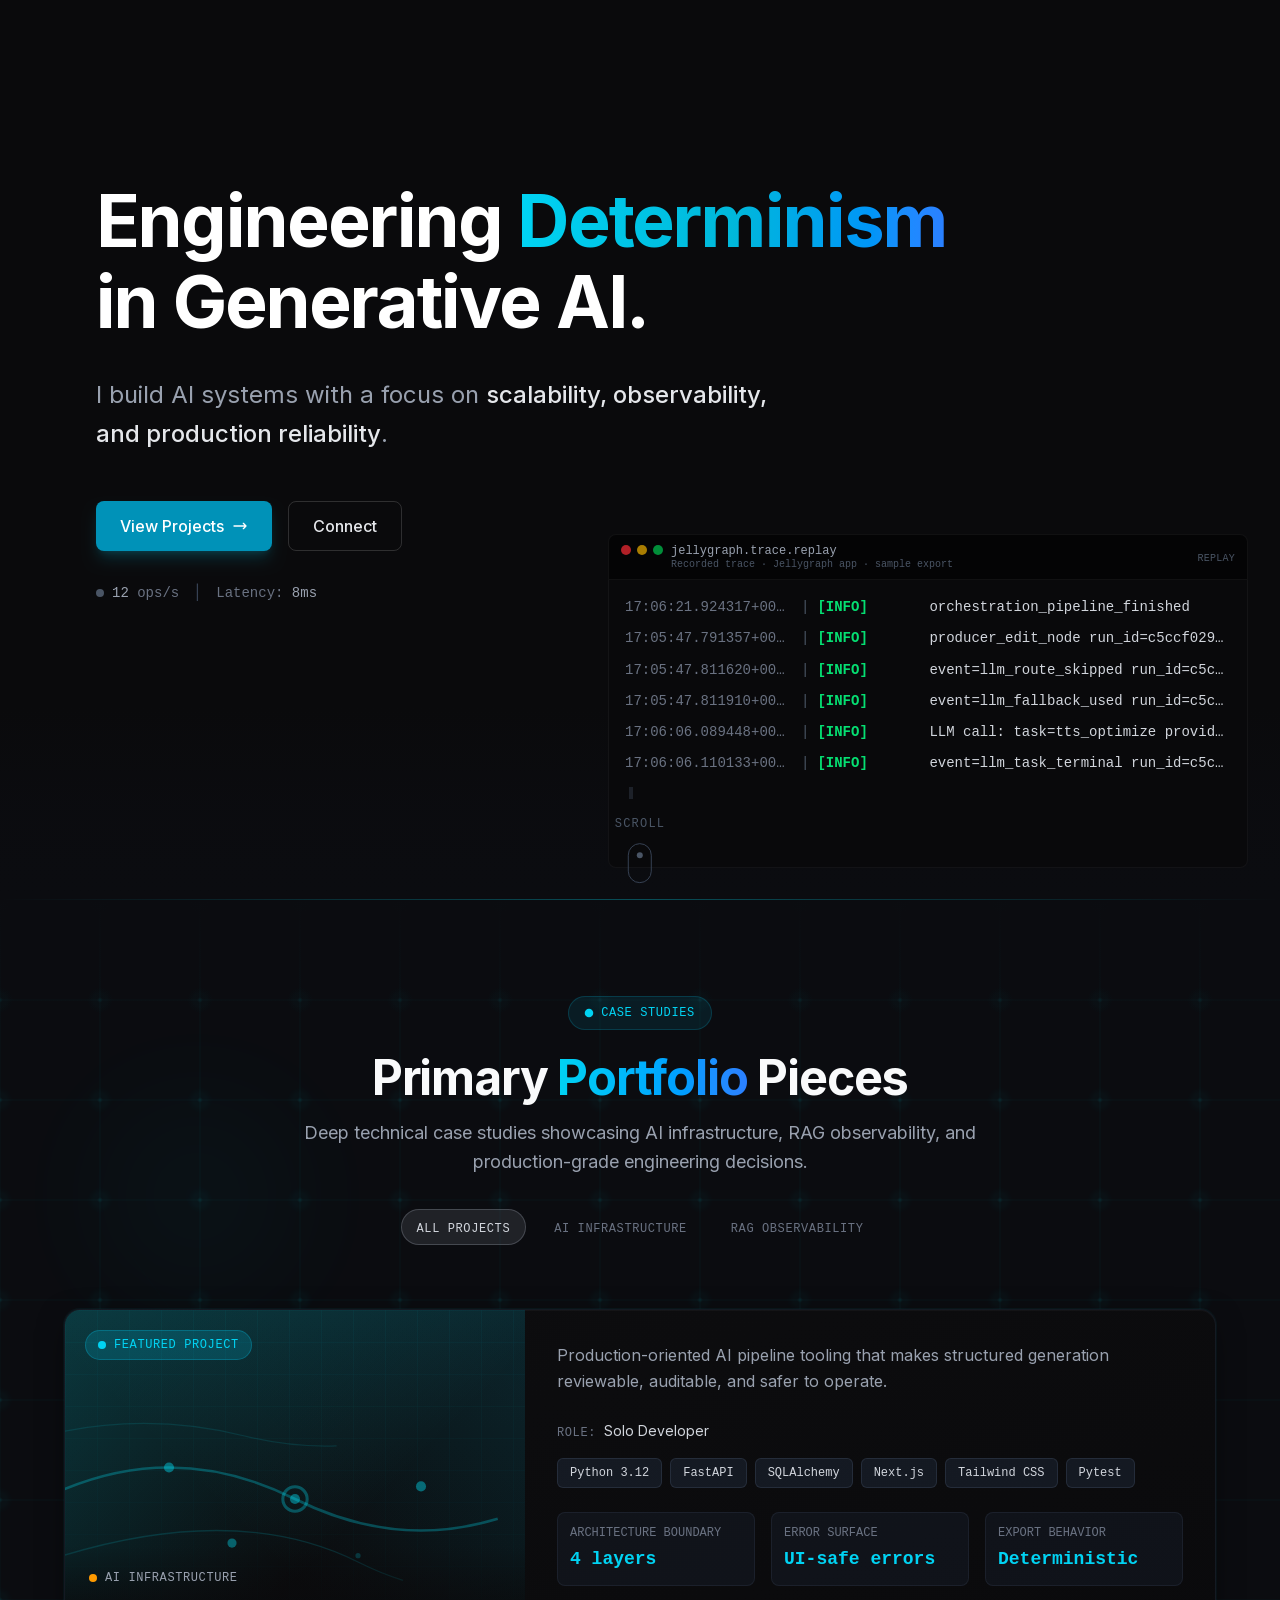
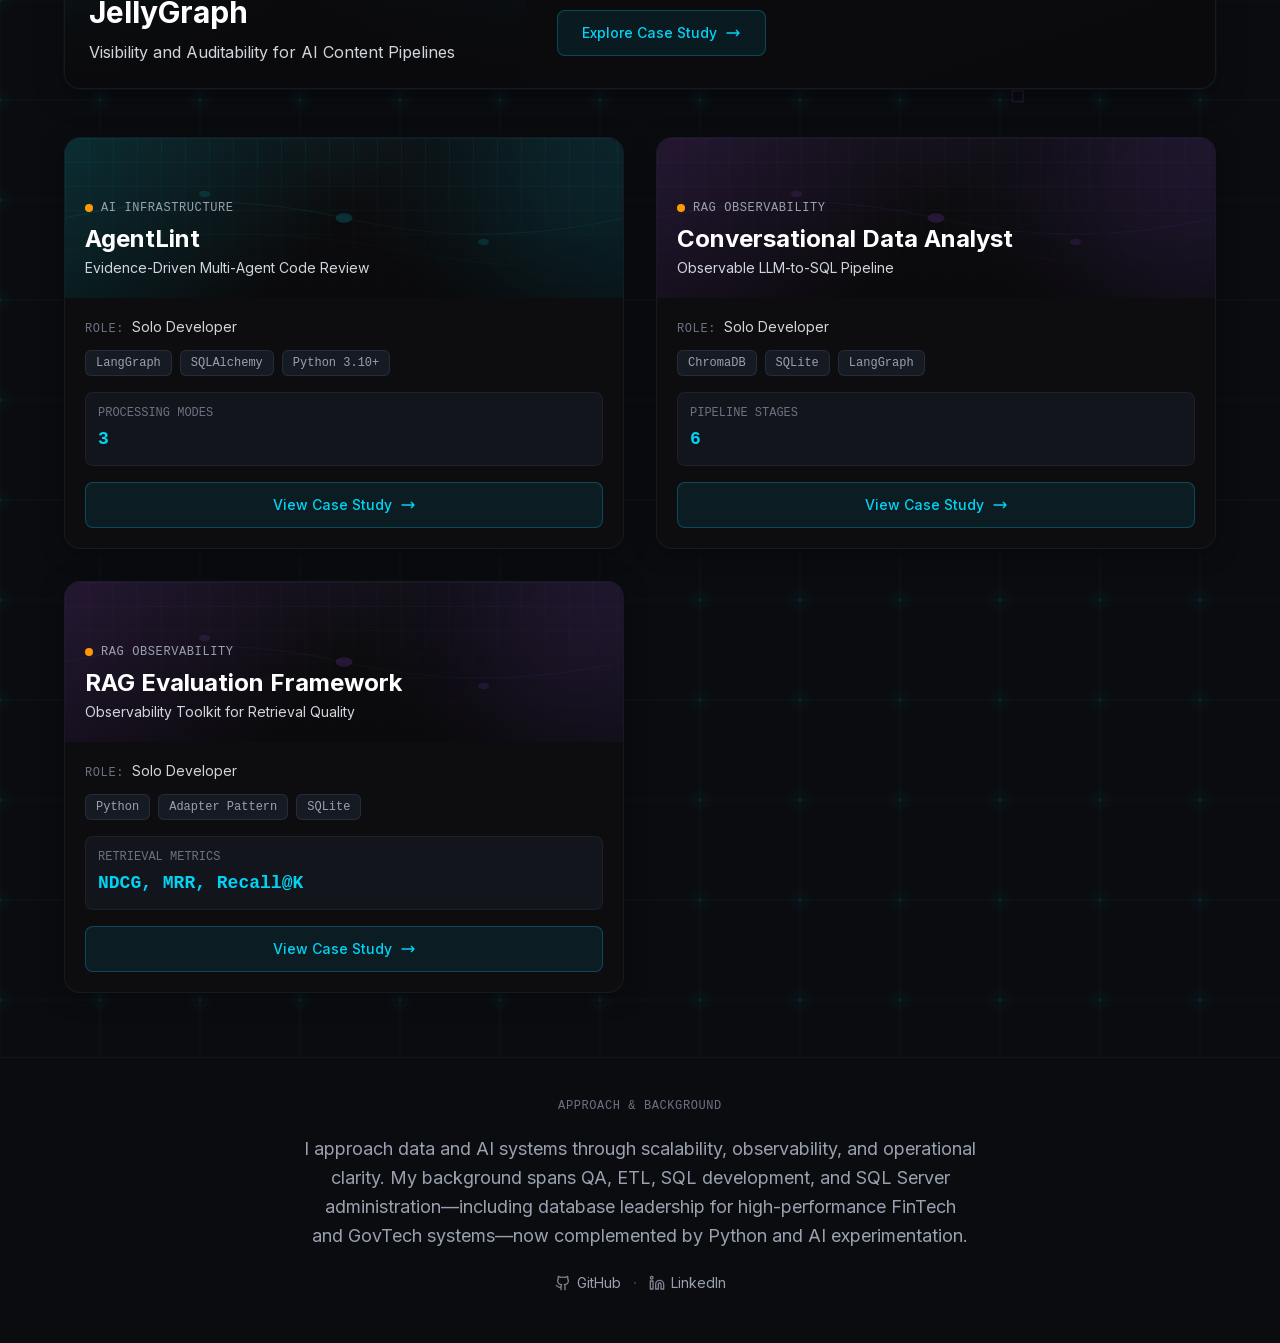
==== commit 1d0ee8d2: "Deploy portfolio from VisualNarrativePortfolio" ====
--- a/index.html
+++ b/index.html
@@ -1,4 +1,4 @@
-<!DOCTYPE html><html lang="en"><head><meta charSet="utf-8"/><meta name="viewport" content="width=device-width, initial-scale=1"/><link rel="preload" href="/_next/static/media/83afe278b6a6bb3c-s.p.0q-301v4kxxnr.woff2" as="font" crossorigin="" type="font/woff2"/><link rel="stylesheet" href="/_next/static/chunks/06a20njvi.ypi.css" data-precedence="next"/><link rel="preload" as="script" fetchPriority="low" href="/_next/static/chunks/0ht900cau6_ur.js"/><script src="/_next/static/chunks/00l-yd3t8dvwz.js" async=""></script><script src="/_next/static/chunks/16g.ca89g7fib.js" async=""></script><script src="/_next/static/chunks/turbopack-14evrwsj28xbr.js" async=""></script><script src="/_next/static/chunks/0dbhjjzl8qfwv.js" async=""></script><script src="/_next/static/chunks/06vr18r-8_x5j.js" async=""></script><meta name="next-size-adjust" content=""/><title>AI Infrastructure &amp; RAG Observability Portfolio</title><meta name="description" content="Top 1% technical portfolio showcasing AI infrastructure, RAG observability, and visual narrative engineering"/><meta name="author" content="Your Name"/><meta name="keywords" content="AI Infrastructure,RAG Observability,LLM Engineering,Machine Learning,Data Engineering,Full Stack Development,Portfolio"/><meta name="creator" content="Your Name"/><meta name="robots" content="index, follow"/><meta name="googlebot" content="index, follow, max-video-preview:-1, max-image-preview:large, max-snippet:-1"/><meta property="og:title" content="AI Infrastructure &amp; RAG Observability Portfolio"/><meta property="og:description" content="Top 1% technical portfolio showcasing AI infrastructure, RAG observability, and visual narrative engineering"/><meta property="og:url" content="https://yourusername.github.io/"/><meta property="og:site_name" content="AI Infrastructure &amp; RAG Observability Portfolio"/><meta property="og:locale" content="en_US"/><meta property="og:image" content="https://yourusername.github.io/og-image.png"/><meta property="og:image:width" content="1200"/><meta property="og:image:height" content="630"/><meta property="og:image:alt" content="AI Infrastructure &amp; RAG Observability Portfolio"/><meta property="og:type" content="website"/><meta name="twitter:card" content="summary_large_image"/><meta name="twitter:creator" content="@yourusername"/><meta name="twitter:title" content="AI Infrastructure &amp; RAG Observability Portfolio"/><meta name="twitter:description" content="Top 1% technical portfolio showcasing AI infrastructure, RAG observability, and visual narrative engineering"/><meta name="twitter:image" content="https://yourusername.github.io/og-image.png"/><script src="/_next/static/chunks/03~yq9q893hmn.js" noModule=""></script></head><body class="inter_5972bc34-module__OU16Qa__className min-h-dvh overflow-x-clip antialiased"><div hidden=""><!--$--><!--/$--></div><main class="overflow-x-clip bg-[#0b0c10] min-h-screen"><section class="relative flex h-[100dvh] min-h-[100svh] w-full max-w-full flex-col overflow-x-hidden overflow-y-hidden bg-obsidian-base"><div class="absolute inset-0 min-h-0 min-w-0"><canvas class="absolute inset-0 h-full w-full" style="background:#0A0A0C"></canvas></div><div class="absolute bottom-0 left-0 right-0 h-64 pointer-events-none" style="background:linear-gradient(to bottom, transparent 0%, #0A0A0C 100%)"></div><div class="relative z-10 flex h-full min-h-0 flex-1 flex-col"><div class=" flex min-h-0 flex-1 flex-col justify-center px-4 py-[max(0.75rem,env(safe-area-inset-top))] pb-28 max-[680px]:pb-24 sm:px-8 sm:pb-32 md:px-16 lg:px-24 [@media(max-height:700px)]:justify-start [@media(max-height:700px)]:pt-4 [@media(max-height:700px)]:pb-24 "><div class="max-w-4xl"><h1 class="text-balance text-3xl font-bold leading-[1.12] tracking-tight text-white sm:text-4xl md:text-5xl lg:text-6xl xl:text-7xl [@media(max-height:640px)]:text-[1.65rem] [@media(max-height:640px)]:sm:text-3xl" style="font-family:Inter, system-ui, sans-serif;opacity:0;transform:translateY(50px) scale(0.95)">Engineering<!-- --> <span class="text-transparent bg-clip-text bg-gradient-to-r from-cyan-400 via-cyan-500 to-blue-500">Determinism</span><br/>in Generative AI.</h1><p class="mt-3 max-w-2xl text-base leading-relaxed text-gray-300 sm:mt-6 sm:text-lg sm:text-gray-400 md:mt-8 md:text-xl lg:text-2xl [@media(max-height:640px)]:mt-3 [@media(max-height:640px)]:sm:text-base [@media(max-height:640px)]:md:text-lg" style="font-family:Inter, system-ui, sans-serif;opacity:0;transform:translateY(30px)">I build AI systems with a focus on<!-- --> <span class="font-medium text-gray-100 sm:text-gray-200">scalability, observability, and production reliability</span>.</p><div class="mt-5 flex w-full max-w-md flex-col gap-3 sm:mt-8 sm:max-w-none sm:flex-row sm:flex-wrap md:mt-12 sm:gap-4" style="opacity:0;transform:translateY(20px)"><button type="button" class=" inline-flex min-h-[44px] w-full items-center justify-center gap-2 rounded-lg bg-cyan-600 px-5 py-2.5 font-medium text-white shadow-lg shadow-cyan-500/20 transition-all duration-200 hover:bg-cyan-500 hover:shadow-cyan-500/30 sm:w-auto sm:px-6 sm:py-3 active:bg-cyan-600 "><span>View Projects</span><svg class="h-4 w-4 shrink-0" fill="none" stroke="currentColor" viewBox="0 0 24 24"><path stroke-linecap="round" stroke-linejoin="round" stroke-width="2" d="M17 8l4 4m0 0l-4 4m4-4H3"></path></svg></button><a href="https://linkedin.com/in/tsteele3204" target="_blank" rel="noopener noreferrer" class="inline-flex min-h-[44px] w-full items-center justify-center px-5 sm:w-auto sm:px-6 py-2.5 sm:py-3 bg-white/[0.03] sm:bg-transparent border border-white/15 hover:border-cyan-500/50 text-gray-200 hover:text-white font-medium rounded-lg transition-all duration-200 active:border-cyan-500/40">Connect</a></div><div class="mt-5 flex flex-wrap items-center gap-3 text-xs text-gray-400 sm:mt-8 sm:gap-4 sm:text-sm sm:text-gray-500 [@media(max-height:560px)]:hidden" style="opacity:0"><div class="flex items-center gap-2"><div class="h-2 w-2 rounded-full transition-colors duration-300 bg-gray-500 sm:bg-gray-600"></div><span class="font-mono"><span class="text-gray-300 sm:text-gray-400">12</span> <!-- -->ops/s</span></div><span class="hidden text-gray-700 sm:inline">|</span><span class="hidden font-mono sm:inline">Latency:<!-- --> <span class="text-gray-300 sm:text-gray-400">8<!-- -->ms</span></span></div><div class="mt-4 [@media(min-width:768px)]:hidden [@media(max-height:560px)]:hidden"><div class="pointer-events-none z-[12] md:hidden" aria-hidden="true" title="Recorded sample from a portfolio app export. Looped replay, not live telemetry."><div class="rounded-lg border border-obsidian-accent/48 bg-obsidian-darker/95 px-2.5 py-2 sm:px-3 sm:py-2.5" style="box-shadow:0 0 0 1px rgba(0, 232, 255, 0.1) inset"><div class="mb-2 space-y-0.5 border-b border-white/[0.06] pb-2 sm:mb-2.5 sm:pb-2"><p class="font-mono text-[9px] uppercase tracking-widest text-gray-500 sm:text-[10px]">Sample replay</p><p class="font-mono text-[10px] leading-tight text-gray-500 sm:text-[11px]">Recorded trace · Jellygraph · export</p></div><div class="min-w-0" style="opacity:1;transform:none"><div class="flex flex-wrap items-center gap-2 gap-y-1.5"><span class="inline-flex shrink-0 items-center rounded px-1.5 py-0.5 font-mono text-[10px] font-semibold uppercase tracking-wide ring-1 ring-inset ring-white/10 sm:text-[11px] text-green-400">INFO</span><span class="font-mono text-[10px] tabular-nums text-gray-500 sm:text-[11px]">17:06:21</span></div><p class="mt-2 line-clamp-3 break-words font-mono text-[11px] leading-snug text-gray-300 sm:mt-2.5 sm:line-clamp-4 sm:text-xs" title="INFO: orchestration_pipeline_finished">orchestration_pipeline_finished</p></div></div></div></div></div></div></div><div class="hidden md:block"><div class="absolute bottom-8 z-[15] left-4 right-4 max-w-[min(640px,calc(100%-2rem))] sm:left-8 sm:right-8 sm:max-w-[min(580px,calc(100%-4rem))] md:right-8 md:left-auto md:ml-auto md:max-w-[min(640px,calc(100%-4rem))]"><div class="flex items-start gap-2 border border-obsidian-accent/35 bg-obsidian-darker/95 px-3 py-2 rounded-t-lg" title="Recorded trace replay: pointer movement shortens or lengthens the step interval. Not live telemetry."><div class="flex gap-1.5 pt-0.5"><div class="h-2.5 w-2.5 rounded-full bg-red-500/70"></div><div class="h-2.5 w-2.5 rounded-full bg-yellow-500/70"></div><div class="h-2.5 w-2.5 rounded-full bg-green-500/70"></div></div><div class="min-w-0 flex-1"><div class="truncate font-mono text-xs text-gray-400">jellygraph.trace.replay</div><div class="font-mono text-[10px] leading-tight text-gray-600">Recorded trace · Jellygraph app · sample export</div></div><div class="ml-auto shrink-0"><span class="font-mono text-[10px] uppercase tracking-wide text-gray-600">Replay</span></div></div><div class="h-72 overflow-y-auto overscroll-contain border border-t-0 border-obsidian-accent/35 bg-obsidian-base/98 px-4 py-3 rounded-b-lg"><div class="flex min-w-0 items-center gap-x-2 whitespace-nowrap py-1.5 font-mono text-sm leading-snug"><span class="w-[10.5rem] shrink-0 tabular-nums text-gray-500 truncate" title="17:06:21.924317+00:00">17:06:21.924317+00:00</span><span class="shrink-0 text-gray-600" aria-hidden="true">|</span><span class="w-[6.5rem] shrink-0 font-semibold text-green-400">[<!-- -->INFO<!-- -->]</span><span class="min-w-0 flex-1 truncate text-gray-300" title="orchestration_pipeline_finished">orchestration_pipeline_finished</span></div><span aria-hidden="true" class="ml-1 inline-block h-3 w-1 translate-y-px bg-slate-500/45" style="opacity:0.5"></span></div></div></div><div class="pointer-events-none absolute bottom-[max(1.25rem,env(safe-area-inset-bottom))] left-1/2 z-20 flex -translate-x-1/2 flex-col items-center gap-2 [@media(max-height:520px)]:hidden" style="opacity:0;transform:translateY(-10px)"><span class="text-xs font-mono tracking-widest text-gray-500 sm:text-gray-600 uppercase">Scroll</span><div class="flex h-8 w-5 justify-center rounded-full border border-gray-600 pt-1.5 sm:h-10 sm:w-6 sm:border-gray-700 sm:pt-2"><div class="h-1 w-1 rounded-full bg-gray-500 sm:h-1.5 sm:w-1.5 sm:bg-gray-600"></div></div></div></section><div class="relative h-28 -mt-28 pointer-events-none overflow-x-clip md:h-48 md:-mt-48"><div class="absolute inset-0" style="background:linear-gradient(180deg, 
+<!DOCTYPE html><html lang="en"><head><meta charSet="utf-8"/><meta name="viewport" content="width=device-width, initial-scale=1"/><link rel="preload" href="/_next/static/media/83afe278b6a6bb3c-s.p.0q-301v4kxxnr.woff2" as="font" crossorigin="" type="font/woff2"/><link rel="stylesheet" href="/_next/static/chunks/0p2g6.4cn8mze.css" data-precedence="next"/><link rel="preload" as="script" fetchPriority="low" href="/_next/static/chunks/0ht900cau6_ur.js"/><script src="/_next/static/chunks/00l-yd3t8dvwz.js" async=""></script><script src="/_next/static/chunks/16g.ca89g7fib.js" async=""></script><script src="/_next/static/chunks/turbopack-14evrwsj28xbr.js" async=""></script><script src="/_next/static/chunks/0dbhjjzl8qfwv.js" async=""></script><script src="/_next/static/chunks/16u5nv.y~nfq8.js" async=""></script><meta name="next-size-adjust" content=""/><title>AI Infrastructure &amp; RAG Observability Portfolio</title><meta name="description" content="Top 1% technical portfolio showcasing AI infrastructure, RAG observability, and visual narrative engineering"/><meta name="author" content="Your Name"/><meta name="keywords" content="AI Infrastructure,RAG Observability,LLM Engineering,Machine Learning,Data Engineering,Full Stack Development,Portfolio"/><meta name="creator" content="Your Name"/><meta name="robots" content="index, follow"/><meta name="googlebot" content="index, follow, max-video-preview:-1, max-image-preview:large, max-snippet:-1"/><meta property="og:title" content="AI Infrastructure &amp; RAG Observability Portfolio"/><meta property="og:description" content="Top 1% technical portfolio showcasing AI infrastructure, RAG observability, and visual narrative engineering"/><meta property="og:url" content="https://yourusername.github.io/"/><meta property="og:site_name" content="AI Infrastructure &amp; RAG Observability Portfolio"/><meta property="og:locale" content="en_US"/><meta property="og:image" content="https://yourusername.github.io/og-image.png"/><meta property="og:image:width" content="1200"/><meta property="og:image:height" content="630"/><meta property="og:image:alt" content="AI Infrastructure &amp; RAG Observability Portfolio"/><meta property="og:type" content="website"/><meta name="twitter:card" content="summary_large_image"/><meta name="twitter:creator" content="@yourusername"/><meta name="twitter:title" content="AI Infrastructure &amp; RAG Observability Portfolio"/><meta name="twitter:description" content="Top 1% technical portfolio showcasing AI infrastructure, RAG observability, and visual narrative engineering"/><meta name="twitter:image" content="https://yourusername.github.io/og-image.png"/><script src="/_next/static/chunks/03~yq9q893hmn.js" noModule=""></script></head><body class="inter_5972bc34-module__OU16Qa__className min-h-dvh overflow-x-clip antialiased"><div hidden=""><!--$--><!--/$--></div><main class="overflow-x-clip bg-[#0b0c10] min-h-screen"><section class="relative flex h-[100dvh] min-h-[100svh] w-full max-w-full flex-col overflow-x-hidden overflow-y-hidden bg-obsidian-base"><div class="absolute inset-0 min-h-0 min-w-0"><canvas class="absolute inset-0 h-full w-full" style="background:#0A0A0C"></canvas></div><div class="absolute bottom-0 left-0 right-0 h-64 pointer-events-none" style="background:linear-gradient(to bottom, transparent 0%, #0A0A0C 100%)"></div><div class="relative z-10 flex h-full min-h-0 flex-1 flex-col"><div class=" flex min-h-0 flex-1 flex-col justify-center px-4 py-[max(0.75rem,env(safe-area-inset-top))] pb-28 max-[680px]:pb-24 sm:px-8 sm:pb-32 md:px-16 lg:px-24 [@media(max-height:700px)]:justify-start [@media(max-height:700px)]:pt-4 [@media(max-height:700px)]:pb-24 "><div class="max-w-4xl"><h1 class="text-balance text-3xl font-bold leading-[1.12] tracking-tight text-white sm:text-4xl md:text-5xl lg:text-6xl xl:text-7xl [@media(max-height:640px)]:text-[1.65rem] [@media(max-height:640px)]:sm:text-3xl" style="font-family:Inter, system-ui, sans-serif;opacity:0;transform:translateY(50px) scale(0.95)">Engineering<!-- --> <span class="text-transparent bg-clip-text bg-gradient-to-r from-cyan-400 via-cyan-500 to-blue-500">Determinism</span><br/>in Generative AI.</h1><p class="mt-3 max-w-2xl text-base leading-relaxed text-gray-300 sm:mt-6 sm:text-lg sm:text-gray-400 md:mt-8 md:text-xl lg:text-2xl [@media(max-height:640px)]:mt-3 [@media(max-height:640px)]:sm:text-base [@media(max-height:640px)]:md:text-lg" style="font-family:Inter, system-ui, sans-serif;opacity:0;transform:translateY(30px)">I build AI systems with a focus on<!-- --> <span class="font-medium text-gray-100 sm:text-gray-200">scalability, observability, and production reliability</span>.</p><div class="mt-5 flex w-full max-w-md flex-col gap-3 sm:mt-8 sm:max-w-none sm:flex-row sm:flex-wrap md:mt-12 sm:gap-4" style="opacity:0;transform:translateY(20px)"><button type="button" class=" inline-flex min-h-[44px] w-full items-center justify-center gap-2 rounded-lg bg-cyan-600 px-5 py-2.5 font-medium text-white shadow-lg shadow-cyan-500/20 transition-all duration-200 hover:bg-cyan-500 hover:shadow-cyan-500/30 sm:w-auto sm:px-6 sm:py-3 active:bg-cyan-600 "><span>View Projects</span><svg class="h-4 w-4 shrink-0" fill="none" stroke="currentColor" viewBox="0 0 24 24"><path stroke-linecap="round" stroke-linejoin="round" stroke-width="2" d="M17 8l4 4m0 0l-4 4m4-4H3"></path></svg></button><a href="https://linkedin.com/in/tsteele3204" target="_blank" rel="noopener noreferrer" class="inline-flex min-h-[44px] w-full items-center justify-center px-5 sm:w-auto sm:px-6 py-2.5 sm:py-3 bg-white/[0.03] sm:bg-transparent border border-white/15 hover:border-cyan-500/50 text-gray-200 hover:text-white font-medium rounded-lg transition-all duration-200 active:border-cyan-500/40">Connect</a></div><div class="mt-5 flex flex-wrap items-center gap-3 text-xs text-gray-400 sm:mt-8 sm:gap-4 sm:text-sm sm:text-gray-500 [@media(max-height:560px)]:hidden" style="opacity:0"><div class="flex items-center gap-2"><div class="h-2 w-2 rounded-full transition-colors duration-300 bg-gray-500 sm:bg-gray-600"></div><span class="font-mono"><span class="text-gray-300 sm:text-gray-400">12</span> <!-- -->ops/s</span></div><span class="hidden text-gray-700 sm:inline">|</span><span class="hidden font-mono sm:inline">Latency:<!-- --> <span class="text-gray-300 sm:text-gray-400">8<!-- -->ms</span></span></div><div class="mt-4 [@media(min-width:768px)]:hidden [@media(max-height:560px)]:hidden"><div class="pointer-events-none z-[12] md:hidden" aria-hidden="true" title="Recorded sample from a portfolio app export. Looped replay, not live telemetry."><div class="rounded-lg border border-obsidian-accent/48 bg-obsidian-darker/95 px-2.5 py-2 sm:px-3 sm:py-2.5" style="box-shadow:0 0 0 1px rgba(0, 232, 255, 0.1) inset"><div class="mb-2 space-y-0.5 border-b border-white/[0.06] pb-2 sm:mb-2.5 sm:pb-2"><p class="font-mono text-[9px] uppercase tracking-widest text-gray-500 sm:text-[10px]">Sample replay</p><p class="font-mono text-[10px] leading-tight text-gray-500 sm:text-[11px]">Recorded trace · Jellygraph · export</p></div><div class="min-w-0" style="opacity:1;transform:none"><div class="flex flex-wrap items-center gap-2 gap-y-1.5"><span class="inline-flex shrink-0 items-center rounded px-1.5 py-0.5 font-mono text-[10px] font-semibold uppercase tracking-wide ring-1 ring-inset ring-white/10 sm:text-[11px] text-green-400">INFO</span><span class="font-mono text-[10px] tabular-nums text-gray-500 sm:text-[11px]">17:06:21</span></div><p class="mt-2 line-clamp-3 break-words font-mono text-[11px] leading-snug text-gray-300 sm:mt-2.5 sm:line-clamp-4 sm:text-xs" title="INFO: orchestration_pipeline_finished">orchestration_pipeline_finished</p></div></div></div></div></div></div></div><div class="hidden md:block"><div class="absolute bottom-8 z-[15] left-4 right-4 max-w-[min(640px,calc(100%-2rem))] sm:left-8 sm:right-8 sm:max-w-[min(580px,calc(100%-4rem))] md:right-8 md:left-auto md:ml-auto md:max-w-[min(640px,calc(100%-4rem))]"><div class="flex items-start gap-2 border border-obsidian-accent/35 bg-obsidian-darker/95 px-3 py-2 rounded-t-lg" title="Recorded trace replay: pointer movement shortens or lengthens the step interval. Not live telemetry."><div class="flex gap-1.5 pt-0.5"><div class="h-2.5 w-2.5 rounded-full bg-red-500/70"></div><div class="h-2.5 w-2.5 rounded-full bg-yellow-500/70"></div><div class="h-2.5 w-2.5 rounded-full bg-green-500/70"></div></div><div class="min-w-0 flex-1"><div class="truncate font-mono text-xs text-gray-400">jellygraph.trace.replay</div><div class="font-mono text-[10px] leading-tight text-gray-600">Recorded trace · Jellygraph app · sample export</div></div><div class="ml-auto shrink-0"><span class="font-mono text-[10px] uppercase tracking-wide text-gray-600">Replay</span></div></div><div class="h-72 overflow-y-auto overscroll-contain border border-t-0 border-obsidian-accent/35 bg-obsidian-base/98 px-4 py-3 rounded-b-lg"><div class="flex min-w-0 items-center gap-x-2 whitespace-nowrap py-1.5 font-mono text-sm leading-snug"><span class="w-[10.5rem] shrink-0 tabular-nums text-gray-500 truncate" title="17:06:21.924317+00:00">17:06:21.924317+00:00</span><span class="shrink-0 text-gray-600" aria-hidden="true">|</span><span class="w-[6.5rem] shrink-0 font-semibold text-green-400">[<!-- -->INFO<!-- -->]</span><span class="min-w-0 flex-1 truncate text-gray-300" title="orchestration_pipeline_finished">orchestration_pipeline_finished</span></div><span aria-hidden="true" class="ml-1 inline-block h-3 w-1 translate-y-px bg-slate-500/45" style="opacity:0.5"></span></div></div></div><div class="pointer-events-none absolute bottom-[max(1.25rem,env(safe-area-inset-bottom))] left-1/2 z-20 flex -translate-x-1/2 flex-col items-center gap-2 [@media(max-height:520px)]:hidden" style="opacity:0;transform:translateY(-10px)"><span class="text-xs font-mono tracking-widest text-gray-500 sm:text-gray-600 uppercase">Scroll</span><div class="flex h-8 w-5 justify-center rounded-full border border-gray-600 pt-1.5 sm:h-10 sm:w-6 sm:border-gray-700 sm:pt-2"><div class="h-1 w-1 rounded-full bg-gray-500 sm:h-1.5 sm:w-1.5 sm:bg-gray-600"></div></div></div></section><div class="relative h-28 -mt-28 pointer-events-none overflow-x-clip md:h-48 md:-mt-48"><div class="absolute inset-0" style="background:linear-gradient(180deg, 
               transparent 0%, 
               rgba(11, 12, 16, 0.3) 20%,
               rgba(11, 12, 16, 0.7) 50%,
@@ -58,4 +58,4 @@
                   bg-amber-500 animate-pulse
                   
                   
-                "></span><span class="text-xs font-mono text-gray-400 uppercase tracking-wider">rag observability</span></div><h3 class="text-xl md:text-2xl font-bold text-white leading-tight break-words">RAG Evaluation Framework</h3><p class="text-sm text-gray-300 mt-1">Observability Toolkit for Retrieval Quality</p></div></div><div class="flex-1 flex flex-col p-5 pt-4"><div class="mb-3"><span class="text-xs font-mono text-gray-500 uppercase tracking-wider">Role:<!-- --> </span><span class="text-sm text-gray-300">Solo Developer</span></div><div class="flex flex-wrap gap-2 mb-4"><span class=" px-2.5 py-1 text-xs font-mono bg-gray-800/50 text-gray-400 border border-gray-700/50 rounded-md group-hover:border-gray-600/50 group-hover:text-gray-300 transition-colors duration-300 " style="opacity:0;transform:scale(0.8)">Python</span><span class=" px-2.5 py-1 text-xs font-mono bg-gray-800/50 text-gray-400 border border-gray-700/50 rounded-md group-hover:border-gray-600/50 group-hover:text-gray-300 transition-colors duration-300 " style="opacity:0;transform:scale(0.8)">Adapter Pattern</span><span class=" px-2.5 py-1 text-xs font-mono bg-gray-800/50 text-gray-400 border border-gray-700/50 rounded-md group-hover:border-gray-600/50 group-hover:text-gray-300 transition-colors duration-300 " style="opacity:0;transform:scale(0.8)">SQLite</span></div><div class="mb-4 p-3 rounded-lg bg-gray-800/30 border border-gray-700/30 group-hover:border-cyan-500/20 transition-colors duration-300" style="opacity:0;transform:translateY(10px)"><p class="text-xs font-mono text-gray-500 uppercase mb-1">Retrieval Metrics</p><p class="text-lg font-bold text-cyan-400 font-mono">NDCG, MRR, Recall@K</p></div><div class="flex-1"></div><button class=" w-full mt-auto py-3 px-4 bg-cyan-500/10 hover:bg-cyan-500/20 border border-cyan-500/30 hover:border-cyan-500/50 text-cyan-400 text-sm font-medium rounded-lg transition-all duration-200 flex items-center justify-center gap-2 group-hover:shadow-lg group-hover:shadow-cyan-500/10 " style="opacity:0;transform:translateY(10px)"><span>View Case Study</span><svg class="w-4 h-4" fill="none" stroke="currentColor" viewBox="0 0 24 24"><path stroke-linecap="round" stroke-linejoin="round" stroke-width="2" d="M17 8l4 4m0 0l-4 4m4-4H3"></path></svg></button></div><div class="absolute inset-0 pointer-events-none rounded-2xl"></div></div></article></div></div></section><footer id="site-footer" class="relative z-10 border-t border-gray-800/30 px-6 pt-8 pb-[max(2.5rem,env(safe-area-inset-bottom))] sm:px-8 sm:pb-12 sm:pt-10 md:px-12 lg:px-16"><div class="mx-auto flex w-full max-w-3xl flex-col items-center gap-5 text-center"><p class="text-xs font-mono uppercase tracking-wider text-gray-500">Approach &amp; background</p><p class="text-balance text-sm leading-relaxed text-gray-400 sm:text-base lg:text-lg">I approach data and AI systems through scalability, observability, and operational clarity. My background spans QA, ETL, SQL development, and SQL Server administration—including database leadership for high-performance FinTech and GovTech systems—now complemented by Python and AI experimentation.</p><nav class="flex flex-wrap items-center justify-center gap-y-2" aria-label="Professional links"><a href="https://github.com/tsteelesql" class="inline-flex items-center gap-1.5 text-sm text-gray-400 hover:text-cyan-400/90 transition-colors duration-200 py-2 sm:py-0" target="_blank" rel="noopener noreferrer"><svg xmlns="http://www.w3.org/2000/svg" width="24" height="24" viewBox="0 0 24 24" fill="none" stroke="currentColor" stroke-width="2" stroke-linecap="round" stroke-linejoin="round" class="lucide lucide-github h-4 w-4 shrink-0 opacity-80" aria-hidden="true"><path d="M15 22v-4a4.8 4.8 0 0 0-1-3.5c3 0 6-2 6-5.5.08-1.25-.27-2.48-1-3.5.28-1.15.28-2.35 0-3.5 0 0-1 0-3 1.5-2.64-.5-5.36-.5-8 0C6 2 5 2 5 2c-.3 1.15-.3 2.35 0 3.5A5.403 5.403 0 0 0 4 9c0 3.5 3 5.5 6 5.5-.39.49-.68 1.05-.85 1.65-.17.6-.22 1.23-.15 1.85v4"></path><path d="M9 18c-4.51 2-5-2-7-2"></path></svg>GitHub</a><span class="select-none px-2 text-gray-700 sm:px-3" aria-hidden="true">·</span><a href="https://linkedin.com/in/tsteele3204" class="inline-flex items-center gap-1.5 text-sm text-gray-400 hover:text-cyan-400/90 transition-colors duration-200 py-2 sm:py-0" target="_blank" rel="noopener noreferrer"><svg xmlns="http://www.w3.org/2000/svg" width="24" height="24" viewBox="0 0 24 24" fill="none" stroke="currentColor" stroke-width="2" stroke-linecap="round" stroke-linejoin="round" class="lucide lucide-linkedin h-4 w-4 shrink-0 opacity-80" aria-hidden="true"><path d="M16 8a6 6 0 0 1 6 6v7h-4v-7a2 2 0 0 0-2-2 2 2 0 0 0-2 2v7h-4v-7a6 6 0 0 1 6-6z"></path><rect width="4" height="12" x="2" y="9"></rect><circle cx="4" cy="4" r="2"></circle></svg>LinkedIn</a></nav></div></footer></main><!--$--><!--/$--><script src="/_next/static/chunks/0ht900cau6_ur.js" id="_R_" async=""></script><script>(self.__next_f=self.__next_f||[]).push([0])</script><script>self.__next_f.push([1,"1:\"$Sreact.fragment\"\n2:I[39756,[\"/_next/static/chunks/0dbhjjzl8qfwv.js\"],\"default\"]\n3:I[37457,[\"/_next/static/chunks/0dbhjjzl8qfwv.js\"],\"default\"]\n4:I[47257,[\"/_next/static/chunks/0dbhjjzl8qfwv.js\"],\"ClientPageRoot\"]\n5:I[52683,[\"/_next/static/chunks/0dbhjjzl8qfwv.js\",\"/_next/static/chunks/06vr18r-8_x5j.js\"],\"default\"]\n8:I[97367,[\"/_next/static/chunks/0dbhjjzl8qfwv.js\"],\"OutletBoundary\"]\n9:\"$Sreact.suspense\"\nb:I[97367,[\"/_next/static/chunks/0dbhjjzl8qfwv.js\"],\"ViewportBoundary\"]\nd:I[97367,[\"/_next/static/chunks/0dbhjjzl8qfwv.js\"],\"MetadataBoundary\"]\nf:I[68027,[\"/_next/static/chunks/0dbhjjzl8qfwv.js\"],\"default\",1]\n:HL[\"/_next/static/chunks/06a20njvi.ypi.css\",\"style\"]\n:HL[\"/_next/static/media/83afe278b6a6bb3c-s.p.0q-301v4kxxnr.woff2\",\"font\",{\"crossOrigin\":\"\",\"type\":\"font/woff2\"}]\n"])</script><script>self.__next_f.push([1,"0:{\"P\":null,\"c\":[\"\",\"\"],\"q\":\"\",\"i\":false,\"f\":[[[\"\",{\"children\":[\"__PAGE__\",{}]},\"$undefined\",\"$undefined\",16],[[\"$\",\"$1\",\"c\",{\"children\":[[[\"$\",\"link\",\"0\",{\"rel\":\"stylesheet\",\"href\":\"/_next/static/chunks/06a20njvi.ypi.css\",\"precedence\":\"next\",\"crossOrigin\":\"$undefined\",\"nonce\":\"$undefined\"}],[\"$\",\"script\",\"script-0\",{\"src\":\"/_next/static/chunks/0dbhjjzl8qfwv.js\",\"async\":true,\"nonce\":\"$undefined\"}]],[\"$\",\"html\",null,{\"lang\":\"en\",\"children\":[\"$\",\"body\",null,{\"className\":\"inter_5972bc34-module__OU16Qa__className min-h-dvh overflow-x-clip antialiased\",\"children\":[\"$\",\"$L2\",null,{\"parallelRouterKey\":\"children\",\"error\":\"$undefined\",\"errorStyles\":\"$undefined\",\"errorScripts\":\"$undefined\",\"template\":[\"$\",\"$L3\",null,{}],\"templateStyles\":\"$undefined\",\"templateScripts\":\"$undefined\",\"notFound\":[[[\"$\",\"title\",null,{\"children\":\"404: This page could not be found.\"}],[\"$\",\"div\",null,{\"style\":{\"fontFamily\":\"system-ui,\\\"Segoe UI\\\",Roboto,Helvetica,Arial,sans-serif,\\\"Apple Color Emoji\\\",\\\"Segoe UI Emoji\\\"\",\"height\":\"100vh\",\"textAlign\":\"center\",\"display\":\"flex\",\"flexDirection\":\"column\",\"alignItems\":\"center\",\"justifyContent\":\"center\"},\"children\":[\"$\",\"div\",null,{\"children\":[[\"$\",\"style\",null,{\"dangerouslySetInnerHTML\":{\"__html\":\"body{color:#000;background:#fff;margin:0}.next-error-h1{border-right:1px solid rgba(0,0,0,.3)}@media (prefers-color-scheme:dark){body{color:#fff;background:#000}.next-error-h1{border-right:1px solid rgba(255,255,255,.3)}}\"}}],[\"$\",\"h1\",null,{\"className\":\"next-error-h1\",\"style\":{\"display\":\"inline-block\",\"margin\":\"0 20px 0 0\",\"padding\":\"0 23px 0 0\",\"fontSize\":24,\"fontWeight\":500,\"verticalAlign\":\"top\",\"lineHeight\":\"49px\"},\"children\":404}],[\"$\",\"div\",null,{\"style\":{\"display\":\"inline-block\"},\"children\":[\"$\",\"h2\",null,{\"style\":{\"fontSize\":14,\"fontWeight\":400,\"lineHeight\":\"49px\",\"margin\":0},\"children\":\"This page could not be found.\"}]}]]}]}]],[]],\"forbidden\":\"$undefined\",\"unauthorized\":\"$undefined\"}]}]}]]}],{\"children\":[[\"$\",\"$1\",\"c\",{\"children\":[[\"$\",\"$L4\",null,{\"Component\":\"$5\",\"serverProvidedParams\":{\"searchParams\":{},\"params\":{},\"promises\":[\"$@6\",\"$@7\"]}}],[[\"$\",\"script\",\"script-0\",{\"src\":\"/_next/static/chunks/06vr18r-8_x5j.js\",\"async\":true,\"nonce\":\"$undefined\"}]],[\"$\",\"$L8\",null,{\"children\":[\"$\",\"$9\",null,{\"name\":\"Next.MetadataOutlet\",\"children\":\"$@a\"}]}]]}],{},null,false,null]},null,false,null],[\"$\",\"$1\",\"h\",{\"children\":[null,[\"$\",\"$Lb\",null,{\"children\":\"$Lc\"}],[\"$\",\"div\",null,{\"hidden\":true,\"children\":[\"$\",\"$Ld\",null,{\"children\":[\"$\",\"$9\",null,{\"name\":\"Next.Metadata\",\"children\":\"$Le\"}]}]}],[\"$\",\"meta\",null,{\"name\":\"next-size-adjust\",\"content\":\"\"}]]}],false]],\"m\":\"$undefined\",\"G\":[\"$f\",[[\"$\",\"link\",\"0\",{\"rel\":\"stylesheet\",\"href\":\"/_next/static/chunks/06a20njvi.ypi.css\",\"precedence\":\"next\",\"crossOrigin\":\"$undefined\",\"nonce\":\"$undefined\"}]]],\"S\":true,\"h\":null,\"s\":\"$undefined\",\"l\":\"$undefined\",\"p\":\"$undefined\",\"d\":\"$undefined\",\"b\":\"no81HI5CMj3naSfAsVrca\"}\n"])</script><script>self.__next_f.push([1,"6:{}\n7:\"$0:f:0:1:1:children:0:props:children:0:props:serverProvidedParams:params\"\n"])</script><script>self.__next_f.push([1,"c:[[\"$\",\"meta\",\"0\",{\"charSet\":\"utf-8\"}],[\"$\",\"meta\",\"1\",{\"name\":\"viewport\",\"content\":\"width=device-width, initial-scale=1\"}]]\n"])</script><script>self.__next_f.push([1,"a:null\n"])</script><script>self.__next_f.push([1,"e:[[\"$\",\"title\",\"0\",{\"children\":\"AI Infrastructure \u0026 RAG Observability Portfolio\"}],[\"$\",\"meta\",\"1\",{\"name\":\"description\",\"content\":\"Top 1% technical portfolio showcasing AI infrastructure, RAG observability, and visual narrative engineering\"}],[\"$\",\"meta\",\"2\",{\"name\":\"author\",\"content\":\"Your Name\"}],[\"$\",\"meta\",\"3\",{\"name\":\"keywords\",\"content\":\"AI Infrastructure,RAG Observability,LLM Engineering,Machine Learning,Data Engineering,Full Stack Development,Portfolio\"}],[\"$\",\"meta\",\"4\",{\"name\":\"creator\",\"content\":\"Your Name\"}],[\"$\",\"meta\",\"5\",{\"name\":\"robots\",\"content\":\"index, follow\"}],[\"$\",\"meta\",\"6\",{\"name\":\"googlebot\",\"content\":\"index, follow, max-video-preview:-1, max-image-preview:large, max-snippet:-1\"}],[\"$\",\"meta\",\"7\",{\"property\":\"og:title\",\"content\":\"AI Infrastructure \u0026 RAG Observability Portfolio\"}],[\"$\",\"meta\",\"8\",{\"property\":\"og:description\",\"content\":\"Top 1% technical portfolio showcasing AI infrastructure, RAG observability, and visual narrative engineering\"}],[\"$\",\"meta\",\"9\",{\"property\":\"og:url\",\"content\":\"https://yourusername.github.io/\"}],[\"$\",\"meta\",\"10\",{\"property\":\"og:site_name\",\"content\":\"AI Infrastructure \u0026 RAG Observability Portfolio\"}],[\"$\",\"meta\",\"11\",{\"property\":\"og:locale\",\"content\":\"en_US\"}],[\"$\",\"meta\",\"12\",{\"property\":\"og:image\",\"content\":\"https://yourusername.github.io/og-image.png\"}],[\"$\",\"meta\",\"13\",{\"property\":\"og:image:width\",\"content\":\"1200\"}],[\"$\",\"meta\",\"14\",{\"property\":\"og:image:height\",\"content\":\"630\"}],[\"$\",\"meta\",\"15\",{\"property\":\"og:image:alt\",\"content\":\"AI Infrastructure \u0026 RAG Observability Portfolio\"}],[\"$\",\"meta\",\"16\",{\"property\":\"og:type\",\"content\":\"website\"}],[\"$\",\"meta\",\"17\",{\"name\":\"twitter:card\",\"content\":\"summary_large_image\"}],[\"$\",\"meta\",\"18\",{\"name\":\"twitter:creator\",\"content\":\"@yourusername\"}],[\"$\",\"meta\",\"19\",{\"name\":\"twitter:title\",\"content\":\"AI Infrastructure \u0026 RAG Observability Portfolio\"}],[\"$\",\"meta\",\"20\",{\"name\":\"twitter:description\",\"content\":\"Top 1% technical portfolio showcasing AI infrastructure, RAG observability, and visual narrative engineering\"}],[\"$\",\"meta\",\"21\",{\"name\":\"twitter:image\",\"content\":\"https://yourusername.github.io/og-image.png\"}]]\n"])</script></body></html>+                "></span><span class="text-xs font-mono text-gray-400 uppercase tracking-wider">rag observability</span></div><h3 class="text-xl md:text-2xl font-bold text-white leading-tight break-words">RAG Evaluation Framework</h3><p class="text-sm text-gray-300 mt-1">Observability Toolkit for Retrieval Quality</p></div></div><div class="flex-1 flex flex-col p-5 pt-4"><div class="mb-3"><span class="text-xs font-mono text-gray-500 uppercase tracking-wider">Role:<!-- --> </span><span class="text-sm text-gray-300">Solo Developer</span></div><div class="flex flex-wrap gap-2 mb-4"><span class=" px-2.5 py-1 text-xs font-mono bg-gray-800/50 text-gray-400 border border-gray-700/50 rounded-md group-hover:border-gray-600/50 group-hover:text-gray-300 transition-colors duration-300 " style="opacity:0;transform:scale(0.8)">Python</span><span class=" px-2.5 py-1 text-xs font-mono bg-gray-800/50 text-gray-400 border border-gray-700/50 rounded-md group-hover:border-gray-600/50 group-hover:text-gray-300 transition-colors duration-300 " style="opacity:0;transform:scale(0.8)">Adapter Pattern</span><span class=" px-2.5 py-1 text-xs font-mono bg-gray-800/50 text-gray-400 border border-gray-700/50 rounded-md group-hover:border-gray-600/50 group-hover:text-gray-300 transition-colors duration-300 " style="opacity:0;transform:scale(0.8)">SQLite</span></div><div class="mb-4 p-3 rounded-lg bg-gray-800/30 border border-gray-700/30 group-hover:border-cyan-500/20 transition-colors duration-300" style="opacity:0;transform:translateY(10px)"><p class="text-xs font-mono text-gray-500 uppercase mb-1">Retrieval Metrics</p><p class="text-lg font-bold text-cyan-400 font-mono">NDCG, MRR, Recall@K</p></div><div class="flex-1"></div><button class=" w-full mt-auto py-3 px-4 bg-cyan-500/10 hover:bg-cyan-500/20 border border-cyan-500/30 hover:border-cyan-500/50 text-cyan-400 text-sm font-medium rounded-lg transition-all duration-200 flex items-center justify-center gap-2 group-hover:shadow-lg group-hover:shadow-cyan-500/10 " style="opacity:0;transform:translateY(10px)"><span>View Case Study</span><svg class="w-4 h-4" fill="none" stroke="currentColor" viewBox="0 0 24 24"><path stroke-linecap="round" stroke-linejoin="round" stroke-width="2" d="M17 8l4 4m0 0l-4 4m4-4H3"></path></svg></button></div><div class="absolute inset-0 pointer-events-none rounded-2xl"></div></div></article></div></div></section><footer id="site-footer" class="relative z-10 border-t border-gray-800/30 px-6 pt-8 pb-[max(2.5rem,env(safe-area-inset-bottom))] sm:px-8 sm:pb-12 sm:pt-10 md:px-12 lg:px-16"><div class="mx-auto flex w-full max-w-3xl flex-col items-center gap-5 text-center"><p class="text-xs font-mono uppercase tracking-wider text-gray-500">Approach &amp; background</p><p class="text-balance text-sm leading-relaxed text-gray-400 sm:text-base lg:text-lg">I approach data and AI systems through scalability, observability, and operational clarity. My background spans QA, ETL, SQL development, and SQL Server administration—including database leadership for high-performance FinTech and GovTech systems—now complemented by Python and AI experimentation.</p><nav class="flex flex-wrap items-center justify-center gap-y-2" aria-label="Professional links"><a href="https://github.com/tsteelesql" class="inline-flex items-center gap-1.5 text-sm text-gray-400 hover:text-cyan-400/90 transition-colors duration-200 py-2 sm:py-0" target="_blank" rel="noopener noreferrer"><svg xmlns="http://www.w3.org/2000/svg" width="24" height="24" viewBox="0 0 24 24" fill="none" stroke="currentColor" stroke-width="2" stroke-linecap="round" stroke-linejoin="round" class="lucide lucide-github h-4 w-4 shrink-0 opacity-80" aria-hidden="true"><path d="M15 22v-4a4.8 4.8 0 0 0-1-3.5c3 0 6-2 6-5.5.08-1.25-.27-2.48-1-3.5.28-1.15.28-2.35 0-3.5 0 0-1 0-3 1.5-2.64-.5-5.36-.5-8 0C6 2 5 2 5 2c-.3 1.15-.3 2.35 0 3.5A5.403 5.403 0 0 0 4 9c0 3.5 3 5.5 6 5.5-.39.49-.68 1.05-.85 1.65-.17.6-.22 1.23-.15 1.85v4"></path><path d="M9 18c-4.51 2-5-2-7-2"></path></svg>GitHub</a><span class="select-none px-2 text-gray-700 sm:px-3" aria-hidden="true">·</span><a href="https://linkedin.com/in/tsteele3204" class="inline-flex items-center gap-1.5 text-sm text-gray-400 hover:text-cyan-400/90 transition-colors duration-200 py-2 sm:py-0" target="_blank" rel="noopener noreferrer"><svg xmlns="http://www.w3.org/2000/svg" width="24" height="24" viewBox="0 0 24 24" fill="none" stroke="currentColor" stroke-width="2" stroke-linecap="round" stroke-linejoin="round" class="lucide lucide-linkedin h-4 w-4 shrink-0 opacity-80" aria-hidden="true"><path d="M16 8a6 6 0 0 1 6 6v7h-4v-7a2 2 0 0 0-2-2 2 2 0 0 0-2 2v7h-4v-7a6 6 0 0 1 6-6z"></path><rect width="4" height="12" x="2" y="9"></rect><circle cx="4" cy="4" r="2"></circle></svg>LinkedIn</a></nav></div></footer></main><!--$--><!--/$--><script src="/_next/static/chunks/0ht900cau6_ur.js" id="_R_" async=""></script><script>(self.__next_f=self.__next_f||[]).push([0])</script><script>self.__next_f.push([1,"1:\"$Sreact.fragment\"\n2:I[39756,[\"/_next/static/chunks/0dbhjjzl8qfwv.js\"],\"default\"]\n3:I[37457,[\"/_next/static/chunks/0dbhjjzl8qfwv.js\"],\"default\"]\n4:I[47257,[\"/_next/static/chunks/0dbhjjzl8qfwv.js\"],\"ClientPageRoot\"]\n5:I[52683,[\"/_next/static/chunks/0dbhjjzl8qfwv.js\",\"/_next/static/chunks/16u5nv.y~nfq8.js\"],\"default\"]\n8:I[97367,[\"/_next/static/chunks/0dbhjjzl8qfwv.js\"],\"OutletBoundary\"]\n9:\"$Sreact.suspense\"\nb:I[97367,[\"/_next/static/chunks/0dbhjjzl8qfwv.js\"],\"ViewportBoundary\"]\nd:I[97367,[\"/_next/static/chunks/0dbhjjzl8qfwv.js\"],\"MetadataBoundary\"]\nf:I[68027,[\"/_next/static/chunks/0dbhjjzl8qfwv.js\"],\"default\",1]\n:HL[\"/_next/static/chunks/0p2g6.4cn8mze.css\",\"style\"]\n:HL[\"/_next/static/media/83afe278b6a6bb3c-s.p.0q-301v4kxxnr.woff2\",\"font\",{\"crossOrigin\":\"\",\"type\":\"font/woff2\"}]\n"])</script><script>self.__next_f.push([1,"0:{\"P\":null,\"c\":[\"\",\"\"],\"q\":\"\",\"i\":false,\"f\":[[[\"\",{\"children\":[\"__PAGE__\",{}]},\"$undefined\",\"$undefined\",16],[[\"$\",\"$1\",\"c\",{\"children\":[[[\"$\",\"link\",\"0\",{\"rel\":\"stylesheet\",\"href\":\"/_next/static/chunks/0p2g6.4cn8mze.css\",\"precedence\":\"next\",\"crossOrigin\":\"$undefined\",\"nonce\":\"$undefined\"}],[\"$\",\"script\",\"script-0\",{\"src\":\"/_next/static/chunks/0dbhjjzl8qfwv.js\",\"async\":true,\"nonce\":\"$undefined\"}]],[\"$\",\"html\",null,{\"lang\":\"en\",\"children\":[\"$\",\"body\",null,{\"className\":\"inter_5972bc34-module__OU16Qa__className min-h-dvh overflow-x-clip antialiased\",\"children\":[\"$\",\"$L2\",null,{\"parallelRouterKey\":\"children\",\"error\":\"$undefined\",\"errorStyles\":\"$undefined\",\"errorScripts\":\"$undefined\",\"template\":[\"$\",\"$L3\",null,{}],\"templateStyles\":\"$undefined\",\"templateScripts\":\"$undefined\",\"notFound\":[[[\"$\",\"title\",null,{\"children\":\"404: This page could not be found.\"}],[\"$\",\"div\",null,{\"style\":{\"fontFamily\":\"system-ui,\\\"Segoe UI\\\",Roboto,Helvetica,Arial,sans-serif,\\\"Apple Color Emoji\\\",\\\"Segoe UI Emoji\\\"\",\"height\":\"100vh\",\"textAlign\":\"center\",\"display\":\"flex\",\"flexDirection\":\"column\",\"alignItems\":\"center\",\"justifyContent\":\"center\"},\"children\":[\"$\",\"div\",null,{\"children\":[[\"$\",\"style\",null,{\"dangerouslySetInnerHTML\":{\"__html\":\"body{color:#000;background:#fff;margin:0}.next-error-h1{border-right:1px solid rgba(0,0,0,.3)}@media (prefers-color-scheme:dark){body{color:#fff;background:#000}.next-error-h1{border-right:1px solid rgba(255,255,255,.3)}}\"}}],[\"$\",\"h1\",null,{\"className\":\"next-error-h1\",\"style\":{\"display\":\"inline-block\",\"margin\":\"0 20px 0 0\",\"padding\":\"0 23px 0 0\",\"fontSize\":24,\"fontWeight\":500,\"verticalAlign\":\"top\",\"lineHeight\":\"49px\"},\"children\":404}],[\"$\",\"div\",null,{\"style\":{\"display\":\"inline-block\"},\"children\":[\"$\",\"h2\",null,{\"style\":{\"fontSize\":14,\"fontWeight\":400,\"lineHeight\":\"49px\",\"margin\":0},\"children\":\"This page could not be found.\"}]}]]}]}]],[]],\"forbidden\":\"$undefined\",\"unauthorized\":\"$undefined\"}]}]}]]}],{\"children\":[[\"$\",\"$1\",\"c\",{\"children\":[[\"$\",\"$L4\",null,{\"Component\":\"$5\",\"serverProvidedParams\":{\"searchParams\":{},\"params\":{},\"promises\":[\"$@6\",\"$@7\"]}}],[[\"$\",\"script\",\"script-0\",{\"src\":\"/_next/static/chunks/16u5nv.y~nfq8.js\",\"async\":true,\"nonce\":\"$undefined\"}]],[\"$\",\"$L8\",null,{\"children\":[\"$\",\"$9\",null,{\"name\":\"Next.MetadataOutlet\",\"children\":\"$@a\"}]}]]}],{},null,false,null]},null,false,null],[\"$\",\"$1\",\"h\",{\"children\":[null,[\"$\",\"$Lb\",null,{\"children\":\"$Lc\"}],[\"$\",\"div\",null,{\"hidden\":true,\"children\":[\"$\",\"$Ld\",null,{\"children\":[\"$\",\"$9\",null,{\"name\":\"Next.Metadata\",\"children\":\"$Le\"}]}]}],[\"$\",\"meta\",null,{\"name\":\"next-size-adjust\",\"content\":\"\"}]]}],false]],\"m\":\"$undefined\",\"G\":[\"$f\",[[\"$\",\"link\",\"0\",{\"rel\":\"stylesheet\",\"href\":\"/_next/static/chunks/0p2g6.4cn8mze.css\",\"precedence\":\"next\",\"crossOrigin\":\"$undefined\",\"nonce\":\"$undefined\"}]]],\"S\":true,\"h\":null,\"s\":\"$undefined\",\"l\":\"$undefined\",\"p\":\"$undefined\",\"d\":\"$undefined\",\"b\":\"zQAfpPObSII1f8msEj-Z-\"}\n"])</script><script>self.__next_f.push([1,"6:{}\n7:\"$0:f:0:1:1:children:0:props:children:0:props:serverProvidedParams:params\"\n"])</script><script>self.__next_f.push([1,"c:[[\"$\",\"meta\",\"0\",{\"charSet\":\"utf-8\"}],[\"$\",\"meta\",\"1\",{\"name\":\"viewport\",\"content\":\"width=device-width, initial-scale=1\"}]]\n"])</script><script>self.__next_f.push([1,"a:null\n"])</script><script>self.__next_f.push([1,"e:[[\"$\",\"title\",\"0\",{\"children\":\"AI Infrastructure \u0026 RAG Observability Portfolio\"}],[\"$\",\"meta\",\"1\",{\"name\":\"description\",\"content\":\"Top 1% technical portfolio showcasing AI infrastructure, RAG observability, and visual narrative engineering\"}],[\"$\",\"meta\",\"2\",{\"name\":\"author\",\"content\":\"Your Name\"}],[\"$\",\"meta\",\"3\",{\"name\":\"keywords\",\"content\":\"AI Infrastructure,RAG Observability,LLM Engineering,Machine Learning,Data Engineering,Full Stack Development,Portfolio\"}],[\"$\",\"meta\",\"4\",{\"name\":\"creator\",\"content\":\"Your Name\"}],[\"$\",\"meta\",\"5\",{\"name\":\"robots\",\"content\":\"index, follow\"}],[\"$\",\"meta\",\"6\",{\"name\":\"googlebot\",\"content\":\"index, follow, max-video-preview:-1, max-image-preview:large, max-snippet:-1\"}],[\"$\",\"meta\",\"7\",{\"property\":\"og:title\",\"content\":\"AI Infrastructure \u0026 RAG Observability Portfolio\"}],[\"$\",\"meta\",\"8\",{\"property\":\"og:description\",\"content\":\"Top 1% technical portfolio showcasing AI infrastructure, RAG observability, and visual narrative engineering\"}],[\"$\",\"meta\",\"9\",{\"property\":\"og:url\",\"content\":\"https://yourusername.github.io/\"}],[\"$\",\"meta\",\"10\",{\"property\":\"og:site_name\",\"content\":\"AI Infrastructure \u0026 RAG Observability Portfolio\"}],[\"$\",\"meta\",\"11\",{\"property\":\"og:locale\",\"content\":\"en_US\"}],[\"$\",\"meta\",\"12\",{\"property\":\"og:image\",\"content\":\"https://yourusername.github.io/og-image.png\"}],[\"$\",\"meta\",\"13\",{\"property\":\"og:image:width\",\"content\":\"1200\"}],[\"$\",\"meta\",\"14\",{\"property\":\"og:image:height\",\"content\":\"630\"}],[\"$\",\"meta\",\"15\",{\"property\":\"og:image:alt\",\"content\":\"AI Infrastructure \u0026 RAG Observability Portfolio\"}],[\"$\",\"meta\",\"16\",{\"property\":\"og:type\",\"content\":\"website\"}],[\"$\",\"meta\",\"17\",{\"name\":\"twitter:card\",\"content\":\"summary_large_image\"}],[\"$\",\"meta\",\"18\",{\"name\":\"twitter:creator\",\"content\":\"@yourusername\"}],[\"$\",\"meta\",\"19\",{\"name\":\"twitter:title\",\"content\":\"AI Infrastructure \u0026 RAG Observability Portfolio\"}],[\"$\",\"meta\",\"20\",{\"name\":\"twitter:description\",\"content\":\"Top 1% technical portfolio showcasing AI infrastructure, RAG observability, and visual narrative engineering\"}],[\"$\",\"meta\",\"21\",{\"name\":\"twitter:image\",\"content\":\"https://yourusername.github.io/og-image.png\"}]]\n"])</script></body></html>
--- a/_next/static/chunks/0p2g6.4cn8mze.css
+++ b/_next/static/chunks/0p2g6.4cn8mze.css
@@ -0,0 +1,2 @@
+@font-face{font-family:Inter;font-style:normal;font-weight:100 900;font-display:swap;src:url(../media/2c55a0e60120577a-s.0bjc5tiuqdqro.woff2)format("woff2");unicode-range:U+460-52F,U+1C80-1C8A,U+20B4,U+2DE0-2DFF,U+A640-A69F,U+FE2E-FE2F}@font-face{font-family:Inter;font-style:normal;font-weight:100 900;font-display:swap;src:url(../media/9c72aa0f40e4eef8-s.0m6w47a4e5dy9.woff2)format("woff2");unicode-range:U+301,U+400-45F,U+490-491,U+4B0-4B1,U+2116}@font-face{font-family:Inter;font-style:normal;font-weight:100 900;font-display:swap;src:url(../media/ad66f9afd8947f86-s.11u06r12fd6v_.woff2)format("woff2");unicode-range:U+1F??}@font-face{font-family:Inter;font-style:normal;font-weight:100 900;font-display:swap;src:url(../media/5476f68d60460930-s.0wxq9webf.ew4.woff2)format("woff2");unicode-range:U+370-377,U+37A-37F,U+384-38A,U+38C,U+38E-3A1,U+3A3-3FF}@font-face{font-family:Inter;font-style:normal;font-weight:100 900;font-display:swap;src:url(../media/2bbe8d2671613f1f-s.067x_6k0k23tk.woff2)format("woff2");unicode-range:U+102-103,U+110-111,U+128-129,U+168-169,U+1A0-1A1,U+1AF-1B0,U+300-301,U+303-304,U+308-309,U+323,U+329,U+1EA0-1EF9,U+20AB}@font-face{font-family:Inter;font-style:normal;font-weight:100 900;font-display:swap;src:url(../media/1bffadaabf893a1e-s.16ipb6fqu393i.woff2)format("woff2");unicode-range:U+100-2BA,U+2BD-2C5,U+2C7-2CC,U+2CE-2D7,U+2DD-2FF,U+304,U+308,U+329,U+1D00-1DBF,U+1E00-1E9F,U+1EF2-1EFF,U+2020,U+20A0-20AB,U+20AD-20C0,U+2113,U+2C60-2C7F,U+A720-A7FF}@font-face{font-family:Inter;font-style:normal;font-weight:100 900;font-display:swap;src:url(../media/83afe278b6a6bb3c-s.p.0q-301v4kxxnr.woff2)format("woff2");unicode-range:U+??,U+131,U+152-153,U+2BB-2BC,U+2C6,U+2DA,U+2DC,U+304,U+308,U+329,U+2000-206F,U+20AC,U+2122,U+2191,U+2193,U+2212,U+2215,U+FEFF,U+FFFD}@font-face{font-family:Inter Fallback;src:local(Arial);ascent-override:90.44%;descent-override:22.52%;line-gap-override:0.0%;size-adjust:107.12%}.inter_5972bc34-module__OU16Qa__className{font-family:Inter,Inter Fallback;font-style:normal}
+@layer properties{@supports (((-webkit-hyphens:none)) and (not (margin-trim:inline))) or ((-moz-orient:inline) and (not (color:rgb(from red r g b)))){*,:before,:after,::backdrop{--tw-translate-x:0;--tw-translate-y:0;--tw-translate-z:0;--tw-rotate-x:initial;--tw-rotate-y:initial;--tw-rotate-z:initial;--tw-skew-x:initial;--tw-skew-y:initial;--tw-space-y-reverse:0;--tw-border-style:solid;--tw-gradient-position:initial;--tw-gradient-from:#0000;--tw-gradient-via:#0000;--tw-gradient-to:#0000;--tw-gradient-stops:initial;--tw-gradient-via-stops:initial;--tw-gradient-from-position:0%;--tw-gradient-via-position:50%;--tw-gradient-to-position:100%;--tw-leading:initial;--tw-font-weight:initial;--tw-tracking:initial;--tw-ordinal:initial;--tw-slashed-zero:initial;--tw-numeric-figure:initial;--tw-numeric-spacing:initial;--tw-numeric-fraction:initial;--tw-shadow:0 0 #0000;--tw-shadow-color:initial;--tw-shadow-alpha:100%;--tw-inset-shadow:0 0 #0000;--tw-inset-shadow-color:initial;--tw-inset-shadow-alpha:100%;--tw-ring-color:initial;--tw-ring-shadow:0 0 #0000;--tw-inset-ring-color:initial;--tw-inset-ring-shadow:0 0 #0000;--tw-ring-inset:initial;--tw-ring-offset-width:0px;--tw-ring-offset-color:#fff;--tw-ring-offset-shadow:0 0 #0000;--tw-blur:initial;--tw-brightness:initial;--tw-contrast:initial;--tw-grayscale:initial;--tw-hue-rotate:initial;--tw-invert:initial;--tw-opacity:initial;--tw-saturate:initial;--tw-sepia:initial;--tw-drop-shadow:initial;--tw-drop-shadow-color:initial;--tw-drop-shadow-alpha:100%;--tw-drop-shadow-size:initial;--tw-backdrop-blur:initial;--tw-backdrop-brightness:initial;--tw-backdrop-contrast:initial;--tw-backdrop-grayscale:initial;--tw-backdrop-hue-rotate:initial;--tw-backdrop-invert:initial;--tw-backdrop-opacity:initial;--tw-backdrop-saturate:initial;--tw-backdrop-sepia:initial;--tw-duration:initial;--tw-ease:initial;--tw-content:""}}}@layer theme{:root,:host{--font-sans:ui-sans-serif,system-ui,sans-serif,"Apple Color Emoji","Segoe UI Emoji","Segoe UI Symbol","Noto Color Emoji";--font-mono:ui-monospace,SFMono-Regular,Menlo,Monaco,Consolas,"Liberation Mono","Courier New",monospace;--color-red-400:#ff6568;--color-red-500:#fb2c36;--color-orange-400:#ff8b1a;--color-amber-400:#fcbb00;--color-amber-500:#f99c00;--color-yellow-400:#fac800;--color-yellow-500:#edb200;--color-green-400:#05df72;--color-green-500:#00c758;--color-emerald-400:#00d294;--color-cyan-400:#00d2ef;--color-cyan-500:#00b7d7;--color-cyan-600:#0092b5;--color-blue-400:#54a2ff;--color-blue-500:#3080ff;--color-purple-400:#c07eff;--color-purple-500:#ac4bff;--color-slate-500:#62748e;--color-gray-50:#f9fafb;--color-gray-100:#f3f4f6;--color-gray-200:#e5e7eb;--color-gray-300:#d1d5dc;--color-gray-400:#99a1af;--color-gray-500:#6a7282;--color-gray-600:#4a5565;--color-gray-700:#364153;--color-gray-800:#1e2939;--color-gray-900:#101828;--color-black:#000;--color-white:#fff;--spacing:.25rem;--container-md:28rem;--container-2xl:42rem;--container-3xl:48rem;--container-4xl:56rem;--container-6xl:72rem;--text-xs:.75rem;--text-xs--line-height:calc(1/.75);--text-sm:.875rem;--text-sm--line-height:calc(1.25/.875);--text-base:1rem;--text-base--line-height:calc(1.5/1);--text-lg:1.125rem;--text-lg--line-height:calc(1.75/1.125);--text-xl:1.25rem;--text-xl--line-height:calc(1.75/1.25);--text-2xl:1.5rem;--text-2xl--line-height:calc(2/1.5);--text-3xl:1.875rem;--text-3xl--line-height:calc(2.25/1.875);--text-4xl:2.25rem;--text-4xl--line-height:calc(2.5/2.25);--text-5xl:3rem;--text-5xl--line-height:1;--text-6xl:3.75rem;--text-6xl--line-height:1;--text-7xl:4.5rem;--text-7xl--line-height:1;--font-weight-medium:500;--font-weight-semibold:600;--font-weight-bold:700;--tracking-tight:-.025em;--tracking-wide:.025em;--tracking-wider:.05em;--tracking-widest:.1em;--leading-tight:1.25;--leading-snug:1.375;--leading-relaxed:1.625;--radius-md:.375rem;--radius-lg:.5rem;--radius-xl:.75rem;--radius-2xl:1rem;--ease-in-out:cubic-bezier(.4,0,.2,1);--animate-pulse:pulse 2s cubic-bezier(.4,0,.6,1)infinite;--blur-md:12px;--blur-2xl:40px;--blur-3xl:64px;--default-transition-duration:.15s;--default-transition-timing-function:cubic-bezier(.4,0,.2,1);--default-font-family:var(--font-sans);--default-mono-font-family:var(--font-mono);--color-obsidian-base:#0a0a0c;--color-obsidian-darker:#050506;--color-obsidian-accent:#2a2a2c}@supports (color:lab(0% 0 0)){:root,:host{--color-red-400:lab(63.7053% 60.745 31.3109);--color-red-500:lab(55.4814% 75.0732 48.8528);--color-orange-400:lab(70.0429% 42.5156 75.8207);--color-amber-400:lab(80.1641% 16.6016 99.2089);--color-amber-500:lab(72.7183% 31.8672 97.9407);--color-yellow-400:lab(83.2664% 8.65132 106.895);--color-yellow-500:lab(76.3898% 14.5258 98.4589);--color-green-400:lab(78.503% -64.9265 39.7492);--color-green-500:lab(70.5521% -66.5147 45.8073);--color-emerald-400:lab(75.0771% -60.7313 19.4147);--color-cyan-400:lab(76.6045% -40.9406 -29.6231);--color-cyan-500:lab(67.805% -35.3952 -30.2018);--color-cyan-600:lab(55.1767% -26.7496 -30.5139);--color-blue-400:lab(65.0361% -1.42065 -56.9802);--color-blue-500:lab(54.1736% 13.3369 -74.6839);--color-purple-400:lab(63.6946% 47.6127 -59.2066);--color-purple-500:lab(52.0183% 66.11 -78.2316);--color-slate-500:lab(48.0876% -2.03595 -16.5814);--color-gray-50:lab(98.2596% -.247031 -.706708);--color-gray-100:lab(96.1596% -.0823438 -1.13575);--color-gray-200:lab(91.6229% -.159115 -2.26791);--color-gray-300:lab(85.1236% -.612259 -3.7138);--color-gray-400:lab(65.9269% -.832707 -8.17473);--color-gray-500:lab(47.7841% -.393182 -10.0268);--color-gray-600:lab(35.6337% -1.58697 -10.8425);--color-gray-700:lab(27.1134% -.956401 -12.3224);--color-gray-800:lab(16.1051% -1.18239 -11.7533);--color-gray-900:lab(8.11897% .811279 -12.254)}}}@layer base{*,:after,:before,::backdrop{box-sizing:border-box;border:0 solid;margin:0;padding:0}::file-selector-button{box-sizing:border-box;border:0 solid;margin:0;padding:0}html,:host{-webkit-text-size-adjust:100%;tab-size:4;line-height:1.5;font-family:var(--default-font-family,ui-sans-serif,system-ui,sans-serif,"Apple Color Emoji","Segoe UI Emoji","Segoe UI Symbol","Noto Color Emoji");font-feature-settings:var(--default-font-feature-settings,normal);font-variation-settings:var(--default-font-variation-settings,normal);-webkit-tap-highlight-color:transparent}hr{height:0;color:inherit;border-top-width:1px}abbr:where([title]){-webkit-text-decoration:underline dotted;text-decoration:underline dotted}h1,h2,h3,h4,h5,h6{font-size:inherit;font-weight:inherit}a{color:inherit;-webkit-text-decoration:inherit;-webkit-text-decoration:inherit;-webkit-text-decoration:inherit;-webkit-text-decoration:inherit;text-decoration:inherit}b,strong{font-weight:bolder}code,kbd,samp,pre{font-family:var(--default-mono-font-family,ui-monospace,SFMono-Regular,Menlo,Monaco,Consolas,"Liberation Mono","Courier New",monospace);font-feature-settings:var(--default-mono-font-feature-settings,normal);font-variation-settings:var(--default-mono-font-variation-settings,normal);font-size:1em}small{font-size:80%}sub,sup{vertical-align:baseline;font-size:75%;line-height:0;position:relative}sub{bottom:-.25em}sup{top:-.5em}table{text-indent:0;border-color:inherit;border-collapse:collapse}:-moz-focusring{outline:auto}progress{vertical-align:baseline}summary{display:list-item}ol,ul,menu{list-style:none}img,svg,video,canvas,audio,iframe,embed,object{vertical-align:middle;display:block}img,video{max-width:100%;height:auto}button,input,select,optgroup,textarea{font:inherit;font-feature-settings:inherit;font-variation-settings:inherit;letter-spacing:inherit;color:inherit;opacity:1;background-color:#0000;border-radius:0}::file-selector-button{font:inherit;font-feature-settings:inherit;font-variation-settings:inherit;letter-spacing:inherit;color:inherit;opacity:1;background-color:#0000;border-radius:0}:where(select:is([multiple],[size])) optgroup{font-weight:bolder}:where(select:is([multiple],[size])) optgroup option{padding-inline-start:20px}::file-selector-button{margin-inline-end:4px}::placeholder{opacity:1}@supports (not ((-webkit-appearance:-apple-pay-button))) or (contain-intrinsic-size:1px){::placeholder{color:currentColor}@supports (color:color-mix(in lab, red, red)){::placeholder{color:color-mix(in oklab,currentcolor 50%,transparent)}}}textarea{resize:vertical}::-webkit-search-decoration{-webkit-appearance:none}::-webkit-date-and-time-value{min-height:1lh;text-align:inherit}::-webkit-datetime-edit{display:inline-flex}::-webkit-datetime-edit-fields-wrapper{padding:0}::-webkit-datetime-edit{padding-block:0}::-webkit-datetime-edit-year-field{padding-block:0}::-webkit-datetime-edit-month-field{padding-block:0}::-webkit-datetime-edit-day-field{padding-block:0}::-webkit-datetime-edit-hour-field{padding-block:0}::-webkit-datetime-edit-minute-field{padding-block:0}::-webkit-datetime-edit-second-field{padding-block:0}::-webkit-datetime-edit-millisecond-field{padding-block:0}::-webkit-datetime-edit-meridiem-field{padding-block:0}::-webkit-calendar-picker-indicator{line-height:1}:-moz-ui-invalid{box-shadow:none}button,input:where([type=button],[type=reset],[type=submit]){appearance:button}::file-selector-button{appearance:button}::-webkit-inner-spin-button{height:auto}::-webkit-outer-spin-button{height:auto}[hidden]:where(:not([hidden=until-found])){display:none!important}}@layer components;@layer utilities{.pointer-events-auto{pointer-events:auto}.pointer-events-none{pointer-events:none}.visible{visibility:visible}.absolute{position:absolute}.fixed{position:fixed}.relative{position:relative}.static{position:static}.inset-0{inset:calc(var(--spacing)*0)}.-top-12{top:calc(var(--spacing)*-12)}.top-0{top:calc(var(--spacing)*0)}.top-2{top:calc(var(--spacing)*2)}.top-5{top:calc(var(--spacing)*5)}.top-\[max\(0\.75rem\,env\(safe-area-inset-top\)\)\]{top:max(.75rem,env(safe-area-inset-top))}.-right-12{right:calc(var(--spacing)*-12)}.right-0{right:calc(var(--spacing)*0)}.right-3{right:calc(var(--spacing)*3)}.right-4{right:calc(var(--spacing)*4)}.right-5{right:calc(var(--spacing)*5)}.bottom-0{bottom:calc(var(--spacing)*0)}.bottom-8{bottom:calc(var(--spacing)*8)}.bottom-\[max\(1\.25rem\,env\(safe-area-inset-bottom\)\)\]{bottom:max(1.25rem,env(safe-area-inset-bottom))}.-left-6{left:calc(var(--spacing)*-6)}.left-0{left:calc(var(--spacing)*0)}.left-1\/2{left:50%}.left-4{left:calc(var(--spacing)*4)}.left-5{left:calc(var(--spacing)*5)}.z-10{z-index:10}.z-20{z-index:20}.z-40{z-index:40}.z-50{z-index:50}.z-\[12\]{z-index:12}.z-\[15\]{z-index:15}.col-span-1{grid-column:span 1/span 1}.container{width:100%}@media (min-width:40rem){.container{max-width:40rem}}@media (min-width:48rem){.container{max-width:48rem}}@media (min-width:64rem){.container{max-width:64rem}}@media (min-width:80rem){.container{max-width:80rem}}@media (min-width:96rem){.container{max-width:96rem}}.mx-auto{margin-inline:auto}.-mt-28{margin-top:calc(var(--spacing)*-28)}.mt-0\.5{margin-top:calc(var(--spacing)*.5)}.mt-1{margin-top:calc(var(--spacing)*1)}.mt-2{margin-top:calc(var(--spacing)*2)}.mt-3{margin-top:calc(var(--spacing)*3)}.mt-4{margin-top:calc(var(--spacing)*4)}.mt-5{margin-top:calc(var(--spacing)*5)}.mt-6{margin-top:calc(var(--spacing)*6)}.mt-8{margin-top:calc(var(--spacing)*8)}.mt-auto{margin-top:auto}.mb-1{margin-bottom:calc(var(--spacing)*1)}.mb-2{margin-bottom:calc(var(--spacing)*2)}.mb-3{margin-bottom:calc(var(--spacing)*3)}.mb-4{margin-bottom:calc(var(--spacing)*4)}.mb-6{margin-bottom:calc(var(--spacing)*6)}.mb-8{margin-bottom:calc(var(--spacing)*8)}.mb-10{margin-bottom:calc(var(--spacing)*10)}.mb-12{margin-bottom:calc(var(--spacing)*12)}.ml-1{margin-left:calc(var(--spacing)*1)}.ml-auto{margin-left:auto}.line-clamp-3{-webkit-line-clamp:3;-webkit-box-orient:vertical;display:-webkit-box;overflow:hidden}.block{display:block}.contents{display:contents}.flex{display:flex}.grid{display:grid}.hidden{display:none}.inline-block{display:inline-block}.inline-flex{display:inline-flex}.h-1{height:calc(var(--spacing)*1)}.h-1\.5{height:calc(var(--spacing)*1.5)}.h-2{height:calc(var(--spacing)*2)}.h-2\.5{height:calc(var(--spacing)*2.5)}.h-3{height:calc(var(--spacing)*3)}.h-4{height:calc(var(--spacing)*4)}.h-5{height:calc(var(--spacing)*5)}.h-8{height:calc(var(--spacing)*8)}.h-10{height:calc(var(--spacing)*10)}.h-11{height:calc(var(--spacing)*11)}.h-28{height:calc(var(--spacing)*28)}.h-32{height:calc(var(--spacing)*32)}.h-40{height:calc(var(--spacing)*40)}.h-48{height:calc(var(--spacing)*48)}.h-56{height:calc(var(--spacing)*56)}.h-64{height:calc(var(--spacing)*64)}.h-72{height:calc(var(--spacing)*72)}.h-\[100dvh\]{height:100dvh}.h-full{height:100%}.h-px{height:1px}.min-h-0{min-height:calc(var(--spacing)*0)}.min-h-\[44px\]{min-height:44px}.min-h-\[100svh\]{min-height:100svh}.min-h-dvh{min-height:100dvh}.min-h-screen{min-height:100vh}.w-1{width:calc(var(--spacing)*1)}.w-1\.5{width:calc(var(--spacing)*1.5)}.w-2{width:calc(var(--spacing)*2)}.w-2\.5{width:calc(var(--spacing)*2.5)}.w-3{width:calc(var(--spacing)*3)}.w-4{width:calc(var(--spacing)*4)}.w-5{width:calc(var(--spacing)*5)}.w-10{width:calc(var(--spacing)*10)}.w-11{width:calc(var(--spacing)*11)}.w-32{width:calc(var(--spacing)*32)}.w-48{width:calc(var(--spacing)*48)}.w-64{width:calc(var(--spacing)*64)}.w-\[6\.5rem\]{width:6.5rem}.w-\[10\.5rem\]{width:10.5rem}.w-full{width:100%}.w-px{width:1px}.max-w-2xl{max-width:var(--container-2xl)}.max-w-3xl{max-width:var(--container-3xl)}.max-w-4xl{max-width:var(--container-4xl)}.max-w-6xl{max-width:var(--container-6xl)}.max-w-\[calc\(100\%-2\.5rem\)\]{max-width:calc(100% - 2.5rem)}.max-w-\[min\(640px\,calc\(100\%-2rem\)\)\]{max-width:min(640px,100% - 2rem)}.max-w-full{max-width:100%}.max-w-md{max-width:var(--container-md)}.max-w-prose{max-width:65ch}.min-w-0{min-width:calc(var(--spacing)*0)}.min-w-\[44px\]{min-width:44px}.flex-1{flex:1}.shrink-0{flex-shrink:0}.-translate-x-1\/2{--tw-translate-x:calc(calc(1/2*100%)*-1);translate:var(--tw-translate-x)var(--tw-translate-y)}.-translate-x-\[3px\]{--tw-translate-x:calc(3px*-1);translate:var(--tw-translate-x)var(--tw-translate-y)}.translate-y-px{--tw-translate-y:1px;translate:var(--tw-translate-x)var(--tw-translate-y)}.rotate-45{rotate:45deg}.transform{transform:var(--tw-rotate-x,)var(--tw-rotate-y,)var(--tw-rotate-z,)var(--tw-skew-x,)var(--tw-skew-y,)}.animate-pulse{animation:var(--animate-pulse)}.cursor-pointer{cursor:pointer}.resize{resize:both}.list-none{list-style-type:none}.grid-cols-1{grid-template-columns:repeat(1,minmax(0,1fr))}.grid-cols-2{grid-template-columns:repeat(2,minmax(0,1fr))}.flex-col{flex-direction:column}.flex-wrap{flex-wrap:wrap}.items-center{align-items:center}.items-start{align-items:flex-start}.justify-between{justify-content:space-between}.justify-center{justify-content:center}.justify-end{justify-content:flex-end}.gap-1{gap:calc(var(--spacing)*1)}.gap-1\.5{gap:calc(var(--spacing)*1.5)}.gap-2{gap:calc(var(--spacing)*2)}.gap-3{gap:calc(var(--spacing)*3)}.gap-4{gap:calc(var(--spacing)*4)}.gap-5{gap:calc(var(--spacing)*5)}.gap-6{gap:calc(var(--spacing)*6)}:where(.space-y-0\.5>:not(:last-child)){--tw-space-y-reverse:0;margin-block-start:calc(calc(var(--spacing)*.5)*var(--tw-space-y-reverse));margin-block-end:calc(calc(var(--spacing)*.5)*calc(1 - var(--tw-space-y-reverse)))}:where(.space-y-1\.5>:not(:last-child)){--tw-space-y-reverse:0;margin-block-start:calc(calc(var(--spacing)*1.5)*var(--tw-space-y-reverse));margin-block-end:calc(calc(var(--spacing)*1.5)*calc(1 - var(--tw-space-y-reverse)))}:where(.space-y-4>:not(:last-child)){--tw-space-y-reverse:0;margin-block-start:calc(calc(var(--spacing)*4)*var(--tw-space-y-reverse));margin-block-end:calc(calc(var(--spacing)*4)*calc(1 - var(--tw-space-y-reverse)))}:where(.space-y-6>:not(:last-child)){--tw-space-y-reverse:0;margin-block-start:calc(calc(var(--spacing)*6)*var(--tw-space-y-reverse));margin-block-end:calc(calc(var(--spacing)*6)*calc(1 - var(--tw-space-y-reverse)))}.gap-x-2{column-gap:calc(var(--spacing)*2)}.gap-y-1\.5{row-gap:calc(var(--spacing)*1.5)}.gap-y-2{row-gap:calc(var(--spacing)*2)}.self-start{align-self:flex-start}.truncate{text-overflow:ellipsis;white-space:nowrap;overflow:hidden}.overflow-auto{overflow:auto}.overflow-hidden{overflow:hidden}.overflow-x-clip{overflow-x:clip}.overflow-x-hidden{overflow-x:hidden}.overflow-y-auto{overflow-y:auto}.overflow-y-hidden{overflow-y:hidden}.overscroll-contain{overscroll-behavior:contain}.rounded{border-radius:.25rem}.rounded-2xl{border-radius:var(--radius-2xl)}.rounded-full{border-radius:3.40282e38px}.rounded-lg{border-radius:var(--radius-lg)}.rounded-md{border-radius:var(--radius-md)}.rounded-none{border-radius:0}.rounded-xl{border-radius:var(--radius-xl)}.rounded-t-lg{border-top-left-radius:var(--radius-lg);border-top-right-radius:var(--radius-lg)}.rounded-b-lg{border-bottom-right-radius:var(--radius-lg);border-bottom-left-radius:var(--radius-lg)}.border{border-style:var(--tw-border-style);border-width:1px}.border-t{border-top-style:var(--tw-border-style);border-top-width:1px}.border-t-0{border-top-style:var(--tw-border-style);border-top-width:0}.border-b{border-bottom-style:var(--tw-border-style);border-bottom-width:1px}.border-cyan-500\/20{border-color:#00b7d733}@supports (color:color-mix(in lab, red, red)){.border-cyan-500\/20{border-color:color-mix(in oklab,var(--color-cyan-500)20%,transparent)}}.border-cyan-500\/30{border-color:#00b7d74d}@supports (color:color-mix(in lab, red, red)){.border-cyan-500\/30{border-color:color-mix(in oklab,var(--color-cyan-500)30%,transparent)}}.border-gray-600{border-color:var(--color-gray-600)}.border-gray-700\/30{border-color:#3641534d}@supports (color:color-mix(in lab, red, red)){.border-gray-700\/30{border-color:color-mix(in oklab,var(--color-gray-700)30%,transparent)}}.border-gray-700\/50{border-color:#36415380}@supports (color:color-mix(in lab, red, red)){.border-gray-700\/50{border-color:color-mix(in oklab,var(--color-gray-700)50%,transparent)}}.border-gray-800\/30{border-color:#1e29394d}@supports (color:color-mix(in lab, red, red)){.border-gray-800\/30{border-color:color-mix(in oklab,var(--color-gray-800)30%,transparent)}}.border-gray-800\/50{border-color:#1e293980}@supports (color:color-mix(in lab, red, red)){.border-gray-800\/50{border-color:color-mix(in oklab,var(--color-gray-800)50%,transparent)}}.border-obsidian-accent\/35{border-color:#2a2a2c59}@supports (color:color-mix(in lab, red, red)){.border-obsidian-accent\/35{border-color:color-mix(in oklab,var(--color-obsidian-accent)35%,transparent)}}.border-obsidian-accent\/48{border-color:#2a2a2c7a}@supports (color:color-mix(in lab, red, red)){.border-obsidian-accent\/48{border-color:color-mix(in oklab,var(--color-obsidian-accent)48%,transparent)}}.border-purple-500\/20{border-color:#ac4bff33}@supports (color:color-mix(in lab, red, red)){.border-purple-500\/20{border-color:color-mix(in oklab,var(--color-purple-500)20%,transparent)}}.border-white\/15{border-color:#ffffff26}@supports (color:color-mix(in lab, red, red)){.border-white\/15{border-color:color-mix(in oklab,var(--color-white)15%,transparent)}}.border-white\/\[0\.06\]{border-color:#ffffff0f}@supports (color:color-mix(in lab, red, red)){.border-white\/\[0\.06\]{border-color:color-mix(in oklab,var(--color-white)6%,transparent)}}.bg-\[\#0b0c10\]{background-color:#0b0c10}.bg-\[\#0d0d0f\]{background-color:#0d0d0f}.bg-\[\#111113\]\/60{background-color:#11111399;background-color:lab(5.11297% .309803 -1.13651/.6)}.bg-\[\#111113\]\/80{background-color:#111113cc;background-color:lab(5.11297% .309803 -1.13651/.8)}.bg-\[rgba\(13\,13\,15\,0\.98\)\]{background-color:#0d0d0ffa}.bg-amber-500{background-color:var(--color-amber-500)}.bg-black\/80{background-color:#000c}@supports (color:color-mix(in lab, red, red)){.bg-black\/80{background-color:color-mix(in oklab,var(--color-black)80%,transparent)}}.bg-blue-500{background-color:var(--color-blue-500)}.bg-cyan-400{background-color:var(--color-cyan-400)}.bg-cyan-500{background-color:var(--color-cyan-500)}.bg-cyan-500\/10{background-color:#00b7d71a}@supports (color:color-mix(in lab, red, red)){.bg-cyan-500\/10{background-color:color-mix(in oklab,var(--color-cyan-500)10%,transparent)}}.bg-cyan-500\/20{background-color:#00b7d733}@supports (color:color-mix(in lab, red, red)){.bg-cyan-500\/20{background-color:color-mix(in oklab,var(--color-cyan-500)20%,transparent)}}.bg-cyan-500\/30{background-color:#00b7d74d}@supports (color:color-mix(in lab, red, red)){.bg-cyan-500\/30{background-color:color-mix(in oklab,var(--color-cyan-500)30%,transparent)}}.bg-cyan-600{background-color:var(--color-cyan-600)}.bg-gray-500{background-color:var(--color-gray-500)}.bg-gray-800\/0{background-color:#0000}@supports (color:color-mix(in lab, red, red)){.bg-gray-800\/0{background-color:color-mix(in oklab,var(--color-gray-800)0%,transparent)}}.bg-gray-800\/30{background-color:#1e29394d}@supports (color:color-mix(in lab, red, red)){.bg-gray-800\/30{background-color:color-mix(in oklab,var(--color-gray-800)30%,transparent)}}.bg-gray-800\/50{background-color:#1e293980}@supports (color:color-mix(in lab, red, red)){.bg-gray-800\/50{background-color:color-mix(in oklab,var(--color-gray-800)50%,transparent)}}.bg-gray-800\/80{background-color:#1e2939cc}@supports (color:color-mix(in lab, red, red)){.bg-gray-800\/80{background-color:color-mix(in oklab,var(--color-gray-800)80%,transparent)}}.bg-gray-900\/50{background-color:#10182880}@supports (color:color-mix(in lab, red, red)){.bg-gray-900\/50{background-color:color-mix(in oklab,var(--color-gray-900)50%,transparent)}}.bg-green-500{background-color:var(--color-green-500)}.bg-green-500\/70{background-color:#00c758b3}@supports (color:color-mix(in lab, red, red)){.bg-green-500\/70{background-color:color-mix(in oklab,var(--color-green-500)70%,transparent)}}.bg-obsidian-base{background-color:var(--color-obsidian-base)}.bg-obsidian-base\/98{background-color:#0a0a0cfa}@supports (color:color-mix(in lab, red, red)){.bg-obsidian-base\/98{background-color:color-mix(in oklab,var(--color-obsidian-base)98%,transparent)}}.bg-obsidian-darker\/95{background-color:#050506f2}@supports (color:color-mix(in lab, red, red)){.bg-obsidian-darker\/95{background-color:color-mix(in oklab,var(--color-obsidian-darker)95%,transparent)}}.bg-purple-400{background-color:var(--color-purple-400)}.bg-purple-500\/20{background-color:#ac4bff33}@supports (color:color-mix(in lab, red, red)){.bg-purple-500\/20{background-color:color-mix(in oklab,var(--color-purple-500)20%,transparent)}}.bg-red-500{background-color:var(--color-red-500)}.bg-red-500\/70{background-color:#fb2c36b3}@supports (color:color-mix(in lab, red, red)){.bg-red-500\/70{background-color:color-mix(in oklab,var(--color-red-500)70%,transparent)}}.bg-slate-500\/45{background-color:#62748e73}@supports (color:color-mix(in lab, red, red)){.bg-slate-500\/45{background-color:color-mix(in oklab,var(--color-slate-500)45%,transparent)}}.bg-white\/\[0\.03\]{background-color:#ffffff08}@supports (color:color-mix(in lab, red, red)){.bg-white\/\[0\.03\]{background-color:color-mix(in oklab,var(--color-white)3%,transparent)}}.bg-yellow-500\/70{background-color:#edb200b3}@supports (color:color-mix(in lab, red, red)){.bg-yellow-500\/70{background-color:color-mix(in oklab,var(--color-yellow-500)70%,transparent)}}.bg-gradient-to-b{--tw-gradient-position:to bottom in oklab;background-image:linear-gradient(var(--tw-gradient-stops))}.bg-gradient-to-br{--tw-gradient-position:to bottom right in oklab;background-image:linear-gradient(var(--tw-gradient-stops))}.bg-gradient-to-r{--tw-gradient-position:to right in oklab;background-image:linear-gradient(var(--tw-gradient-stops))}.bg-gradient-to-t{--tw-gradient-position:to top in oklab;background-image:linear-gradient(var(--tw-gradient-stops))}.from-\[\#0a0a0c\]{--tw-gradient-from:#0a0a0c;--tw-gradient-stops:var(--tw-gradient-via-stops,var(--tw-gradient-position),var(--tw-gradient-from)var(--tw-gradient-from-position),var(--tw-gradient-to)var(--tw-gradient-to-position))}.from-\[\#0d0d0f\]{--tw-gradient-from:#0d0d0f;--tw-gradient-stops:var(--tw-gradient-via-stops,var(--tw-gradient-position),var(--tw-gradient-from)var(--tw-gradient-from-position),var(--tw-gradient-to)var(--tw-gradient-to-position))}.from-\[\#111113\]{--tw-gradient-from:#111113;--tw-gradient-stops:var(--tw-gradient-via-stops,var(--tw-gradient-position),var(--tw-gradient-from)var(--tw-gradient-from-position),var(--tw-gradient-to)var(--tw-gradient-to-position))}.from-cyan-400{--tw-gradient-from:var(--color-cyan-400);--tw-gradient-stops:var(--tw-gradient-via-stops,var(--tw-gradient-position),var(--tw-gradient-from)var(--tw-gradient-from-position),var(--tw-gradient-to)var(--tw-gradient-to-position))}.from-cyan-500\/50{--tw-gradient-from:#00b7d780}@supports (color:color-mix(in lab, red, red)){.from-cyan-500\/50{--tw-gradient-from:color-mix(in oklab,var(--color-cyan-500)50%,transparent)}}.from-cyan-500\/50{--tw-gradient-stops:var(--tw-gradient-via-stops,var(--tw-gradient-position),var(--tw-gradient-from)var(--tw-gradient-from-position),var(--tw-gradient-to)var(--tw-gradient-to-position))}.via-\[\#0a0a0c\]\/80{--tw-gradient-via:#0a0a0ccc;--tw-gradient-via-stops:var(--tw-gradient-position),var(--tw-gradient-from)var(--tw-gradient-from-position),var(--tw-gradient-via)var(--tw-gradient-via-position),var(--tw-gradient-to)var(--tw-gradient-to-position);--tw-gradient-stops:var(--tw-gradient-via-stops)}@supports (color:lab(0% 0 0)){.via-\[\#0a0a0c\]\/80{--tw-gradient-via:lab(2.77684% .219099 -.803772/.8)}}.via-cyan-500{--tw-gradient-via:var(--color-cyan-500);--tw-gradient-via-stops:var(--tw-gradient-position),var(--tw-gradient-from)var(--tw-gradient-from-position),var(--tw-gradient-via)var(--tw-gradient-via-position),var(--tw-gradient-to)var(--tw-gradient-to-position);--tw-gradient-stops:var(--tw-gradient-via-stops)}.via-cyan-500\/20{--tw-gradient-via:#00b7d733}@supports (color:color-mix(in lab, red, red)){.via-cyan-500\/20{--tw-gradient-via:color-mix(in oklab,var(--color-cyan-500)20%,transparent)}}.via-cyan-500\/20{--tw-gradient-via-stops:var(--tw-gradient-position),var(--tw-gradient-from)var(--tw-gradient-from-position),var(--tw-gradient-via)var(--tw-gradient-via-position),var(--tw-gradient-to)var(--tw-gradient-to-position);--tw-gradient-stops:var(--tw-gradient-via-stops)}.to-\[\#0a0a0c\]{--tw-gradient-to:#0a0a0c;--tw-gradient-stops:var(--tw-gradient-via-stops,var(--tw-gradient-position),var(--tw-gradient-from)var(--tw-gradient-from-position),var(--tw-gradient-to)var(--tw-gradient-to-position))}.to-\[\#0d0d0f\]{--tw-gradient-to:#0d0d0f;--tw-gradient-stops:var(--tw-gradient-via-stops,var(--tw-gradient-position),var(--tw-gradient-from)var(--tw-gradient-from-position),var(--tw-gradient-to)var(--tw-gradient-to-position))}.to-blue-500{--tw-gradient-to:var(--color-blue-500);--tw-gradient-stops:var(--tw-gradient-via-stops,var(--tw-gradient-position),var(--tw-gradient-from)var(--tw-gradient-from-position),var(--tw-gradient-to)var(--tw-gradient-to-position))}.to-transparent{--tw-gradient-to:transparent;--tw-gradient-stops:var(--tw-gradient-via-stops,var(--tw-gradient-position),var(--tw-gradient-from)var(--tw-gradient-from-position),var(--tw-gradient-to)var(--tw-gradient-to-position))}.bg-clip-text{-webkit-background-clip:text;background-clip:text}.p-0{padding:calc(var(--spacing)*0)}.p-3{padding:calc(var(--spacing)*3)}.p-4{padding:calc(var(--spacing)*4)}.p-5{padding:calc(var(--spacing)*5)}.p-6{padding:calc(var(--spacing)*6)}.p-8{padding:calc(var(--spacing)*8)}.px-1{padding-inline:calc(var(--spacing)*1)}.px-1\.5{padding-inline:calc(var(--spacing)*1.5)}.px-2{padding-inline:calc(var(--spacing)*2)}.px-2\.5{padding-inline:calc(var(--spacing)*2.5)}.px-3{padding-inline:calc(var(--spacing)*3)}.px-4{padding-inline:calc(var(--spacing)*4)}.px-5{padding-inline:calc(var(--spacing)*5)}.px-6{padding-inline:calc(var(--spacing)*6)}.py-0\.5{padding-block:calc(var(--spacing)*.5)}.py-1{padding-block:calc(var(--spacing)*1)}.py-1\.5{padding-block:calc(var(--spacing)*1.5)}.py-2{padding-block:calc(var(--spacing)*2)}.py-2\.5{padding-block:calc(var(--spacing)*2.5)}.py-3{padding-block:calc(var(--spacing)*3)}.py-16{padding-block:calc(var(--spacing)*16)}.py-\[max\(0\.75rem\,env\(safe-area-inset-top\)\)\]{padding-block:max(.75rem,env(safe-area-inset-top))}.pt-0\.5{padding-top:calc(var(--spacing)*.5)}.pt-1\.5{padding-top:calc(var(--spacing)*1.5)}.pt-4{padding-top:calc(var(--spacing)*4)}.pt-6{padding-top:calc(var(--spacing)*6)}.pt-8{padding-top:calc(var(--spacing)*8)}.pt-16{padding-top:calc(var(--spacing)*16)}.pt-\[max\(0\.5rem\,env\(safe-area-inset-top\)\)\]{padding-top:max(.5rem,env(safe-area-inset-top))}.pb-2{padding-bottom:calc(var(--spacing)*2)}.pb-12{padding-bottom:calc(var(--spacing)*12)}.pb-28{padding-bottom:calc(var(--spacing)*28)}.pb-\[max\(2\.5rem\,env\(safe-area-inset-bottom\)\)\]{padding-bottom:max(2.5rem,env(safe-area-inset-bottom))}.pl-6{padding-left:calc(var(--spacing)*6)}.text-center{text-align:center}.font-mono{font-family:var(--font-mono)}.text-2xl{font-size:var(--text-2xl);line-height:var(--tw-leading,var(--text-2xl--line-height))}.text-3xl{font-size:var(--text-3xl);line-height:var(--tw-leading,var(--text-3xl--line-height))}.text-base{font-size:var(--text-base);line-height:var(--tw-leading,var(--text-base--line-height))}.text-lg{font-size:var(--text-lg);line-height:var(--tw-leading,var(--text-lg--line-height))}.text-sm{font-size:var(--text-sm);line-height:var(--tw-leading,var(--text-sm--line-height))}.text-xl{font-size:var(--text-xl);line-height:var(--tw-leading,var(--text-xl--line-height))}.text-xs{font-size:var(--text-xs);line-height:var(--tw-leading,var(--text-xs--line-height))}.text-\[9px\]{font-size:9px}.text-\[10px\]{font-size:10px}.text-\[11px\]{font-size:11px}.leading-\[1\.12\]{--tw-leading:1.12;line-height:1.12}.leading-relaxed{--tw-leading:var(--leading-relaxed);line-height:var(--leading-relaxed)}.leading-snug{--tw-leading:var(--leading-snug);line-height:var(--leading-snug)}.leading-tight{--tw-leading:var(--leading-tight);line-height:var(--leading-tight)}.font-bold{--tw-font-weight:var(--font-weight-bold);font-weight:var(--font-weight-bold)}.font-medium{--tw-font-weight:var(--font-weight-medium);font-weight:var(--font-weight-medium)}.font-semibold{--tw-font-weight:var(--font-weight-semibold);font-weight:var(--font-weight-semibold)}.tracking-tight{--tw-tracking:var(--tracking-tight);letter-spacing:var(--tracking-tight)}.tracking-wide{--tw-tracking:var(--tracking-wide);letter-spacing:var(--tracking-wide)}.tracking-wider{--tw-tracking:var(--tracking-wider);letter-spacing:var(--tracking-wider)}.tracking-widest{--tw-tracking:var(--tracking-widest);letter-spacing:var(--tracking-widest)}.text-balance{text-wrap:balance;text-wrap:balance}.break-words{overflow-wrap:break-word}.whitespace-nowrap{white-space:nowrap}.text-amber-400{color:var(--color-amber-400)}.text-amber-500{color:var(--color-amber-500)}.text-blue-400{color:var(--color-blue-400)}.text-cyan-400{color:var(--color-cyan-400)}.text-cyan-500\/80{color:#00b7d7cc}@supports (color:color-mix(in lab, red, red)){.text-cyan-500\/80{color:color-mix(in oklab,var(--color-cyan-500)80%,transparent)}}.text-emerald-400{color:var(--color-emerald-400)}.text-gray-50{color:var(--color-gray-50)}.text-gray-100{color:var(--color-gray-100)}.text-gray-200{color:var(--color-gray-200)}.text-gray-300{color:var(--color-gray-300)}.text-gray-400{color:var(--color-gray-400)}.text-gray-500{color:var(--color-gray-500)}.text-gray-600{color:var(--color-gray-600)}.text-gray-700{color:var(--color-gray-700)}.text-green-400{color:var(--color-green-400)}.text-green-500{color:var(--color-green-500)}.text-orange-400{color:var(--color-orange-400)}.text-purple-400{color:var(--color-purple-400)}.text-red-400{color:var(--color-red-400)}.text-transparent{color:#0000}.text-white{color:var(--color-white)}.text-yellow-400{color:var(--color-yellow-400)}.uppercase{text-transform:uppercase}.tabular-nums{--tw-numeric-spacing:tabular-nums;font-variant-numeric:var(--tw-ordinal,)var(--tw-slashed-zero,)var(--tw-numeric-figure,)var(--tw-numeric-spacing,)var(--tw-numeric-fraction,)}.antialiased{-webkit-font-smoothing:antialiased;-moz-osx-font-smoothing:grayscale}.opacity-0{opacity:0}.opacity-10{opacity:.1}.opacity-15{opacity:.15}.opacity-20{opacity:.2}.opacity-30{opacity:.3}.opacity-80{opacity:.8}.shadow-lg{--tw-shadow:0 10px 15px -3px var(--tw-shadow-color,#0000001a),0 4px 6px -4px var(--tw-shadow-color,#0000001a);box-shadow:var(--tw-inset-shadow),var(--tw-inset-ring-shadow),var(--tw-ring-offset-shadow),var(--tw-ring-shadow),var(--tw-shadow)}.ring,.ring-1{--tw-ring-shadow:var(--tw-ring-inset,)0 0 0 calc(1px + var(--tw-ring-offset-width))var(--tw-ring-color,currentcolor);box-shadow:var(--tw-inset-shadow),var(--tw-inset-ring-shadow),var(--tw-ring-offset-shadow),var(--tw-ring-shadow),var(--tw-shadow)}.shadow-cyan-500\/20{--tw-shadow-color:#00b7d733}@supports (color:color-mix(in lab, red, red)){.shadow-cyan-500\/20{--tw-shadow-color:color-mix(in oklab,color-mix(in oklab,var(--color-cyan-500)20%,transparent)var(--tw-shadow-alpha),transparent)}}.shadow-cyan-500\/50{--tw-shadow-color:#00b7d780}@supports (color:color-mix(in lab, red, red)){.shadow-cyan-500\/50{--tw-shadow-color:color-mix(in oklab,color-mix(in oklab,var(--color-cyan-500)50%,transparent)var(--tw-shadow-alpha),transparent)}}.ring-white\/10{--tw-ring-color:#ffffff1a}@supports (color:color-mix(in lab, red, red)){.ring-white\/10{--tw-ring-color:color-mix(in oklab,var(--color-white)10%,transparent)}}.blur-2xl{--tw-blur:blur(var(--blur-2xl));filter:var(--tw-blur,)var(--tw-brightness,)var(--tw-contrast,)var(--tw-grayscale,)var(--tw-hue-rotate,)var(--tw-invert,)var(--tw-saturate,)var(--tw-sepia,)var(--tw-drop-shadow,)}.blur-3xl{--tw-blur:blur(var(--blur-3xl));filter:var(--tw-blur,)var(--tw-brightness,)var(--tw-contrast,)var(--tw-grayscale,)var(--tw-hue-rotate,)var(--tw-invert,)var(--tw-saturate,)var(--tw-sepia,)var(--tw-drop-shadow,)}.filter{filter:var(--tw-blur,)var(--tw-brightness,)var(--tw-contrast,)var(--tw-grayscale,)var(--tw-hue-rotate,)var(--tw-invert,)var(--tw-saturate,)var(--tw-sepia,)var(--tw-drop-shadow,)}.backdrop-blur-md{--tw-backdrop-blur:blur(var(--blur-md));-webkit-backdrop-filter:var(--tw-backdrop-blur,)var(--tw-backdrop-brightness,)var(--tw-backdrop-contrast,)var(--tw-backdrop-grayscale,)var(--tw-backdrop-hue-rotate,)var(--tw-backdrop-invert,)var(--tw-backdrop-opacity,)var(--tw-backdrop-saturate,)var(--tw-backdrop-sepia,);backdrop-filter:var(--tw-backdrop-blur,)var(--tw-backdrop-brightness,)var(--tw-backdrop-contrast,)var(--tw-backdrop-grayscale,)var(--tw-backdrop-hue-rotate,)var(--tw-backdrop-invert,)var(--tw-backdrop-opacity,)var(--tw-backdrop-saturate,)var(--tw-backdrop-sepia,)}.transition{transition-property:color,background-color,border-color,outline-color,text-decoration-color,fill,stroke,--tw-gradient-from,--tw-gradient-via,--tw-gradient-to,opacity,box-shadow,transform,translate,scale,rotate,filter,-webkit-backdrop-filter,backdrop-filter,display,content-visibility,overlay,pointer-events;transition-timing-function:var(--tw-ease,var(--default-transition-timing-function));transition-duration:var(--tw-duration,var(--default-transition-duration))}.transition-all{transition-property:all;transition-timing-function:var(--tw-ease,var(--default-transition-timing-function));transition-duration:var(--tw-duration,var(--default-transition-duration))}.transition-colors{transition-property:color,background-color,border-color,outline-color,text-decoration-color,fill,stroke,--tw-gradient-from,--tw-gradient-via,--tw-gradient-to;transition-timing-function:var(--tw-ease,var(--default-transition-timing-function));transition-duration:var(--tw-duration,var(--default-transition-duration))}.transition-opacity{transition-property:opacity;transition-timing-function:var(--tw-ease,var(--default-transition-timing-function));transition-duration:var(--tw-duration,var(--default-transition-duration))}.transition-transform{transition-property:transform,translate,scale,rotate;transition-timing-function:var(--tw-ease,var(--default-transition-timing-function));transition-duration:var(--tw-duration,var(--default-transition-duration))}.duration-200{--tw-duration:.2s;transition-duration:.2s}.duration-300{--tw-duration:.3s;transition-duration:.3s}.duration-500{--tw-duration:.5s;transition-duration:.5s}.ease-in-out{--tw-ease:var(--ease-in-out);transition-timing-function:var(--ease-in-out)}.select-none{-webkit-user-select:none;user-select:none}.ring-inset{--tw-ring-inset:inset}.group-open\:text-cyan-400\/80:is(:where(.group):is([open],:popover-open,:open) *){color:#00d2efcc}@supports (color:color-mix(in lab, red, red)){.group-open\:text-cyan-400\/80:is(:where(.group):is([open],:popover-open,:open) *){color:color-mix(in oklab,var(--color-cyan-400)80%,transparent)}}@media (hover:hover){.group-hover\:translate-x-1:is(:where(.group):hover *){--tw-translate-x:calc(var(--spacing)*1);translate:var(--tw-translate-x)var(--tw-translate-y)}.group-hover\:rotate-90:is(:where(.group):hover *){rotate:90deg}.group-hover\:border-cyan-500\/20:is(:where(.group):hover *){border-color:#00b7d733}@supports (color:color-mix(in lab, red, red)){.group-hover\:border-cyan-500\/20:is(:where(.group):hover *){border-color:color-mix(in oklab,var(--color-cyan-500)20%,transparent)}}.group-hover\:border-gray-600\/50:is(:where(.group):hover *){border-color:#4a556580}@supports (color:color-mix(in lab, red, red)){.group-hover\:border-gray-600\/50:is(:where(.group):hover *){border-color:color-mix(in oklab,var(--color-gray-600)50%,transparent)}}.group-hover\:text-gray-300:is(:where(.group):hover *){color:var(--color-gray-300)}.group-hover\:opacity-50:is(:where(.group):hover *){opacity:.5}.group-hover\:opacity-100:is(:where(.group):hover *){opacity:1}.group-hover\:shadow-lg:is(:where(.group):hover *){--tw-shadow:0 10px 15px -3px var(--tw-shadow-color,#0000001a),0 4px 6px -4px var(--tw-shadow-color,#0000001a);box-shadow:var(--tw-inset-shadow),var(--tw-inset-ring-shadow),var(--tw-ring-offset-shadow),var(--tw-ring-shadow),var(--tw-shadow)}.group-hover\:shadow-cyan-500\/10:is(:where(.group):hover *){--tw-shadow-color:#00b7d71a}@supports (color:color-mix(in lab, red, red)){.group-hover\:shadow-cyan-500\/10:is(:where(.group):hover *){--tw-shadow-color:color-mix(in oklab,color-mix(in oklab,var(--color-cyan-500)10%,transparent)var(--tw-shadow-alpha),transparent)}}}.marker\:content-\[\'\'\] ::marker{--tw-content:"";content:var(--tw-content)}.marker\:content-\[\'\'\]::marker{--tw-content:"";content:var(--tw-content)}.marker\:content-\[\'\'\] ::-webkit-details-marker{--tw-content:"";content:var(--tw-content)}.marker\:content-\[\'\'\]::-webkit-details-marker{--tw-content:"";content:var(--tw-content)}@media (hover:hover){.hover\:border-cyan-500\/20:hover{border-color:#00b7d733}@supports (color:color-mix(in lab, red, red)){.hover\:border-cyan-500\/20:hover{border-color:color-mix(in oklab,var(--color-cyan-500)20%,transparent)}}.hover\:border-cyan-500\/30:hover{border-color:#00b7d74d}@supports (color:color-mix(in lab, red, red)){.hover\:border-cyan-500\/30:hover{border-color:color-mix(in oklab,var(--color-cyan-500)30%,transparent)}}.hover\:border-cyan-500\/40:hover{border-color:#00b7d766}@supports (color:color-mix(in lab, red, red)){.hover\:border-cyan-500\/40:hover{border-color:color-mix(in oklab,var(--color-cyan-500)40%,transparent)}}.hover\:border-cyan-500\/50:hover{border-color:#00b7d780}@supports (color:color-mix(in lab, red, red)){.hover\:border-cyan-500\/50:hover{border-color:color-mix(in oklab,var(--color-cyan-500)50%,transparent)}}.hover\:bg-cyan-500:hover{background-color:var(--color-cyan-500)}.hover\:bg-cyan-500\/20:hover{background-color:#00b7d733}@supports (color:color-mix(in lab, red, red)){.hover\:bg-cyan-500\/20:hover{background-color:color-mix(in oklab,var(--color-cyan-500)20%,transparent)}}.hover\:bg-gray-700\/50:hover{background-color:#36415380}@supports (color:color-mix(in lab, red, red)){.hover\:bg-gray-700\/50:hover{background-color:color-mix(in oklab,var(--color-gray-700)50%,transparent)}}.hover\:bg-gray-800\/50:hover{background-color:#1e293980}@supports (color:color-mix(in lab, red, red)){.hover\:bg-gray-800\/50:hover{background-color:color-mix(in oklab,var(--color-gray-800)50%,transparent)}}.hover\:text-cyan-400\/90:hover{color:#00d2efe6}@supports (color:color-mix(in lab, red, red)){.hover\:text-cyan-400\/90:hover{color:color-mix(in oklab,var(--color-cyan-400)90%,transparent)}}.hover\:text-gray-300:hover{color:var(--color-gray-300)}.hover\:text-white:hover{color:var(--color-white)}.hover\:shadow-cyan-500\/30:hover{--tw-shadow-color:#00b7d74d}@supports (color:color-mix(in lab, red, red)){.hover\:shadow-cyan-500\/30:hover{--tw-shadow-color:color-mix(in oklab,color-mix(in oklab,var(--color-cyan-500)30%,transparent)var(--tw-shadow-alpha),transparent)}}}.active\:border-cyan-500\/40:active{border-color:#00b7d766}@supports (color:color-mix(in lab, red, red)){.active\:border-cyan-500\/40:active{border-color:color-mix(in oklab,var(--color-cyan-500)40%,transparent)}}.active\:bg-cyan-600:active{background-color:var(--color-cyan-600)}@media not all and (min-width:680px){.max-\[680px\]\:pb-24{padding-bottom:calc(var(--spacing)*24)}}@media (min-width:40rem){.sm\:right-4{right:calc(var(--spacing)*4)}.sm\:right-8{right:calc(var(--spacing)*8)}.sm\:right-auto{right:auto}.sm\:-left-8{left:calc(var(--spacing)*-8)}.sm\:left-8{left:calc(var(--spacing)*8)}.sm\:mt-2\.5{margin-top:calc(var(--spacing)*2.5)}.sm\:mt-6{margin-top:calc(var(--spacing)*6)}.sm\:mt-8{margin-top:calc(var(--spacing)*8)}.sm\:mb-2\.5{margin-bottom:calc(var(--spacing)*2.5)}.sm\:line-clamp-4{-webkit-line-clamp:4;-webkit-box-orient:vertical;display:-webkit-box;overflow:hidden}.sm\:inline{display:inline}.sm\:h-1\.5{height:calc(var(--spacing)*1.5)}.sm\:h-10{height:calc(var(--spacing)*10)}.sm\:min-h-0{min-height:calc(var(--spacing)*0)}.sm\:w-1\.5{width:calc(var(--spacing)*1.5)}.sm\:w-6{width:calc(var(--spacing)*6)}.sm\:w-auto{width:auto}.sm\:max-w-\[min\(580px\,calc\(100\%-4rem\)\)\]{max-width:min(580px,100% - 4rem)}.sm\:max-w-none{max-width:none}.sm\:grid-cols-2{grid-template-columns:repeat(2,minmax(0,1fr))}.sm\:flex-row{flex-direction:row}.sm\:flex-wrap{flex-wrap:wrap}.sm\:items-start{align-items:flex-start}.sm\:justify-between{justify-content:space-between}.sm\:gap-3{gap:calc(var(--spacing)*3)}.sm\:gap-4{gap:calc(var(--spacing)*4)}.sm\:border-gray-700{border-color:var(--color-gray-700)}.sm\:bg-gray-600{background-color:var(--color-gray-600)}.sm\:bg-transparent{background-color:#0000}.sm\:px-0{padding-inline:calc(var(--spacing)*0)}.sm\:px-3{padding-inline:calc(var(--spacing)*3)}.sm\:px-6{padding-inline:calc(var(--spacing)*6)}.sm\:px-8{padding-inline:calc(var(--spacing)*8)}.sm\:py-0{padding-block:calc(var(--spacing)*0)}.sm\:py-2\.5{padding-block:calc(var(--spacing)*2.5)}.sm\:py-3{padding-block:calc(var(--spacing)*3)}.sm\:pt-2{padding-top:calc(var(--spacing)*2)}.sm\:pt-10{padding-top:calc(var(--spacing)*10)}.sm\:pt-20{padding-top:calc(var(--spacing)*20)}.sm\:pb-2{padding-bottom:calc(var(--spacing)*2)}.sm\:pb-12{padding-bottom:calc(var(--spacing)*12)}.sm\:pb-16{padding-bottom:calc(var(--spacing)*16)}.sm\:pb-32{padding-bottom:calc(var(--spacing)*32)}.sm\:pl-8{padding-left:calc(var(--spacing)*8)}.sm\:text-4xl{font-size:var(--text-4xl);line-height:var(--tw-leading,var(--text-4xl--line-height))}.sm\:text-base{font-size:var(--text-base);line-height:var(--tw-leading,var(--text-base--line-height))}.sm\:text-lg{font-size:var(--text-lg);line-height:var(--tw-leading,var(--text-lg--line-height))}.sm\:text-sm{font-size:var(--text-sm);line-height:var(--tw-leading,var(--text-sm--line-height))}.sm\:text-xs{font-size:var(--text-xs);line-height:var(--tw-leading,var(--text-xs--line-height))}.sm\:text-\[10px\]{font-size:10px}.sm\:text-\[11px\]{font-size:11px}.sm\:whitespace-nowrap{white-space:nowrap}.sm\:text-gray-200{color:var(--color-gray-200)}.sm\:text-gray-400{color:var(--color-gray-400)}.sm\:text-gray-500{color:var(--color-gray-500)}.sm\:text-gray-600{color:var(--color-gray-600)}}@media (min-width:48rem){.md\:right-8{right:calc(var(--spacing)*8)}.md\:left-auto{left:auto}.md\:col-span-2{grid-column:span 2/span 2}.md\:-mt-48{margin-top:calc(var(--spacing)*-48)}.md\:mt-8{margin-top:calc(var(--spacing)*8)}.md\:mt-12{margin-top:calc(var(--spacing)*12)}.md\:mb-16{margin-bottom:calc(var(--spacing)*16)}.md\:ml-auto{margin-left:auto}.md\:block{display:block}.md\:flex{display:flex}.md\:hidden{display:none}.md\:h-48{height:calc(var(--spacing)*48)}.md\:h-\[min\(85dvh\,900px\)\]{height:min(85dvh,900px)}.md\:max-h-\[calc\(100dvh-env\(safe-area-inset-top\)-env\(safe-area-inset-bottom\)-2rem\)\]{max-height:calc(100dvh - env(safe-area-inset-top) - env(safe-area-inset-bottom) - 2rem)}.md\:min-h-0{min-height:calc(var(--spacing)*0)}.md\:w-80{width:calc(var(--spacing)*80)}.md\:max-w-\[1200px\]{max-width:1200px}.md\:max-w-\[min\(640px\,calc\(100\%-4rem\)\)\]{max-width:min(640px,100% - 4rem)}.md\:flex-1{flex:1}.md\:flex-none{flex:none}.md\:shrink-0{flex-shrink:0}.md\:grid-cols-2{grid-template-columns:repeat(2,minmax(0,1fr))}.md\:grid-cols-3{grid-template-columns:repeat(3,minmax(0,1fr))}.md\:flex-row{flex-direction:row}.md\:items-center{align-items:center}.md\:justify-center{justify-content:center}.md\:gap-8{gap:calc(var(--spacing)*8)}.md\:overflow-hidden{overflow:hidden}.md\:overflow-y-auto{overflow-y:auto}.md\:overscroll-contain{overscroll-behavior:contain}.md\:rounded-2xl{border-radius:var(--radius-2xl)}.md\:border-r{border-right-style:var(--tw-border-style);border-right-width:1px}.md\:border-b-0{border-bottom-style:var(--tw-border-style);border-bottom-width:0}.md\:p-4{padding:calc(var(--spacing)*4)}.md\:p-8{padding:calc(var(--spacing)*8)}.md\:px-12{padding-inline:calc(var(--spacing)*12)}.md\:px-16{padding-inline:calc(var(--spacing)*16)}.md\:pt-24{padding-top:calc(var(--spacing)*24)}.md\:pt-\[max\(0\.5rem\,env\(safe-area-inset-top\)\)\]{padding-top:max(.5rem,env(safe-area-inset-top))}.md\:pb-16{padding-bottom:calc(var(--spacing)*16)}.md\:pb-\[max\(0\.5rem\,env\(safe-area-inset-bottom\)\)\]{padding-bottom:max(.5rem,env(safe-area-inset-bottom))}.md\:text-2xl{font-size:var(--text-2xl);line-height:var(--tw-leading,var(--text-2xl--line-height))}.md\:text-3xl{font-size:var(--text-3xl);line-height:var(--tw-leading,var(--text-3xl--line-height))}.md\:text-5xl{font-size:var(--text-5xl);line-height:var(--tw-leading,var(--text-5xl--line-height))}.md\:text-xl{font-size:var(--text-xl);line-height:var(--tw-leading,var(--text-xl--line-height))}}@media (min-width:64rem){.lg\:col-span-3{grid-column:span 3/span 3}.lg\:h-auto{height:auto}.lg\:min-h-0{min-height:calc(var(--spacing)*0)}.lg\:min-h-\[320px\]{min-height:320px}.lg\:w-2\/5{width:40%}.lg\:w-96{width:calc(var(--spacing)*96)}.lg\:flex-1{flex:1}.lg\:grid-cols-2{grid-template-columns:repeat(2,minmax(0,1fr))}.lg\:flex-row{flex-direction:row}.lg\:p-8{padding:calc(var(--spacing)*8)}.lg\:px-16{padding-inline:calc(var(--spacing)*16)}.lg\:px-24{padding-inline:calc(var(--spacing)*24)}.lg\:text-2xl{font-size:var(--text-2xl);line-height:var(--tw-leading,var(--text-2xl--line-height))}.lg\:text-6xl{font-size:var(--text-6xl);line-height:var(--tw-leading,var(--text-6xl--line-height))}.lg\:text-lg{font-size:var(--text-lg);line-height:var(--tw-leading,var(--text-lg--line-height))}}@media (min-width:80rem){.xl\:text-7xl{font-size:var(--text-7xl);line-height:var(--tw-leading,var(--text-7xl--line-height))}}.\[\&\:\:-webkit-details-marker\]\:hidden::-webkit-details-marker{display:none}@media (max-height:520px){.\[\@media\(max-height\:520px\)\]\:hidden{display:none}}@media (max-height:560px){.\[\@media\(max-height\:560px\)\]\:hidden{display:none}}@media (max-height:640px){.\[\@media\(max-height\:640px\)\]\:mt-3{margin-top:calc(var(--spacing)*3)}.\[\@media\(max-height\:640px\)\]\:text-\[1\.65rem\]{font-size:1.65rem}@media (min-width:40rem){.\[\@media\(max-height\:640px\)\]\:sm\:text-3xl{font-size:var(--text-3xl);line-height:var(--tw-leading,var(--text-3xl--line-height))}.\[\@media\(max-height\:640px\)\]\:sm\:text-base{font-size:var(--text-base);line-height:var(--tw-leading,var(--text-base--line-height))}}@media (min-width:48rem){.\[\@media\(max-height\:640px\)\]\:md\:text-lg{font-size:var(--text-lg);line-height:var(--tw-leading,var(--text-lg--line-height))}}}@media (max-height:700px){.\[\@media\(max-height\:700px\)\]\:justify-start{justify-content:flex-start}.\[\@media\(max-height\:700px\)\]\:pt-4{padding-top:calc(var(--spacing)*4)}.\[\@media\(max-height\:700px\)\]\:pb-24{padding-bottom:calc(var(--spacing)*24)}}@media (min-width:768px){.\[\@media\(min-width\:768px\)\]\:hidden{display:none}}}:root{--background:#0a0a0c;--foreground:#f5f5f7;--obsidian-base:#0a0a0c;--obsidian-darker:#050506;--obsidian-lighter:#1a1a1c;--obsidian-accent:#2a2a2c}html{overflow-x:clip}body{color:var(--foreground);background:var(--background);font-family:var(--font-inter),system-ui,-apple-system,sans-serif;overflow-x:clip}@property --tw-translate-x{syntax:"*";inherits:false;initial-value:0}@property --tw-translate-y{syntax:"*";inherits:false;initial-value:0}@property --tw-translate-z{syntax:"*";inherits:false;initial-value:0}@property --tw-rotate-x{syntax:"*";inherits:false}@property --tw-rotate-y{syntax:"*";inherits:false}@property --tw-rotate-z{syntax:"*";inherits:false}@property --tw-skew-x{syntax:"*";inherits:false}@property --tw-skew-y{syntax:"*";inherits:false}@property --tw-space-y-reverse{syntax:"*";inherits:false;initial-value:0}@property --tw-border-style{syntax:"*";inherits:false;initial-value:solid}@property --tw-gradient-position{syntax:"*";inherits:false}@property --tw-gradient-from{syntax:"<color>";inherits:false;initial-value:#0000}@property --tw-gradient-via{syntax:"<color>";inherits:false;initial-value:#0000}@property --tw-gradient-to{syntax:"<color>";inherits:false;initial-value:#0000}@property --tw-gradient-stops{syntax:"*";inherits:false}@property --tw-gradient-via-stops{syntax:"*";inherits:false}@property --tw-gradient-from-position{syntax:"<length-percentage>";inherits:false;initial-value:0%}@property --tw-gradient-via-position{syntax:"<length-percentage>";inherits:false;initial-value:50%}@property --tw-gradient-to-position{syntax:"<length-percentage>";inherits:false;initial-value:100%}@property --tw-leading{syntax:"*";inherits:false}@property --tw-font-weight{syntax:"*";inherits:false}@property --tw-tracking{syntax:"*";inherits:false}@property --tw-ordinal{syntax:"*";inherits:false}@property --tw-slashed-zero{syntax:"*";inherits:false}@property --tw-numeric-figure{syntax:"*";inherits:false}@property --tw-numeric-spacing{syntax:"*";inherits:false}@property --tw-numeric-fraction{syntax:"*";inherits:false}@property --tw-shadow{syntax:"*";inherits:false;initial-value:0 0 #0000}@property --tw-shadow-color{syntax:"*";inherits:false}@property --tw-shadow-alpha{syntax:"<percentage>";inherits:false;initial-value:100%}@property --tw-inset-shadow{syntax:"*";inherits:false;initial-value:0 0 #0000}@property --tw-inset-shadow-color{syntax:"*";inherits:false}@property --tw-inset-shadow-alpha{syntax:"<percentage>";inherits:false;initial-value:100%}@property --tw-ring-color{syntax:"*";inherits:false}@property --tw-ring-shadow{syntax:"*";inherits:false;initial-value:0 0 #0000}@property --tw-inset-ring-color{syntax:"*";inherits:false}@property --tw-inset-ring-shadow{syntax:"*";inherits:false;initial-value:0 0 #0000}@property --tw-ring-inset{syntax:"*";inherits:false}@property --tw-ring-offset-width{syntax:"<length>";inherits:false;initial-value:0}@property --tw-ring-offset-color{syntax:"*";inherits:false;initial-value:#fff}@property --tw-ring-offset-shadow{syntax:"*";inherits:false;initial-value:0 0 #0000}@property --tw-blur{syntax:"*";inherits:false}@property --tw-brightness{syntax:"*";inherits:false}@property --tw-contrast{syntax:"*";inherits:false}@property --tw-grayscale{syntax:"*";inherits:false}@property --tw-hue-rotate{syntax:"*";inherits:false}@property --tw-invert{syntax:"*";inherits:false}@property --tw-opacity{syntax:"*";inherits:false}@property --tw-saturate{syntax:"*";inherits:false}@property --tw-sepia{syntax:"*";inherits:false}@property --tw-drop-shadow{syntax:"*";inherits:false}@property --tw-drop-shadow-color{syntax:"*";inherits:false}@property --tw-drop-shadow-alpha{syntax:"<percentage>";inherits:false;initial-value:100%}@property --tw-drop-shadow-size{syntax:"*";inherits:false}@property --tw-backdrop-blur{syntax:"*";inherits:false}@property --tw-backdrop-brightness{syntax:"*";inherits:false}@property --tw-backdrop-contrast{syntax:"*";inherits:false}@property --tw-backdrop-grayscale{syntax:"*";inherits:false}@property --tw-backdrop-hue-rotate{syntax:"*";inherits:false}@property --tw-backdrop-invert{syntax:"*";inherits:false}@property --tw-backdrop-opacity{syntax:"*";inherits:false}@property --tw-backdrop-saturate{syntax:"*";inherits:false}@property --tw-backdrop-sepia{syntax:"*";inherits:false}@property --tw-duration{syntax:"*";inherits:false}@property --tw-ease{syntax:"*";inherits:false}@property --tw-content{syntax:"*";inherits:false;initial-value:""}@keyframes pulse{50%{opacity:.5}}
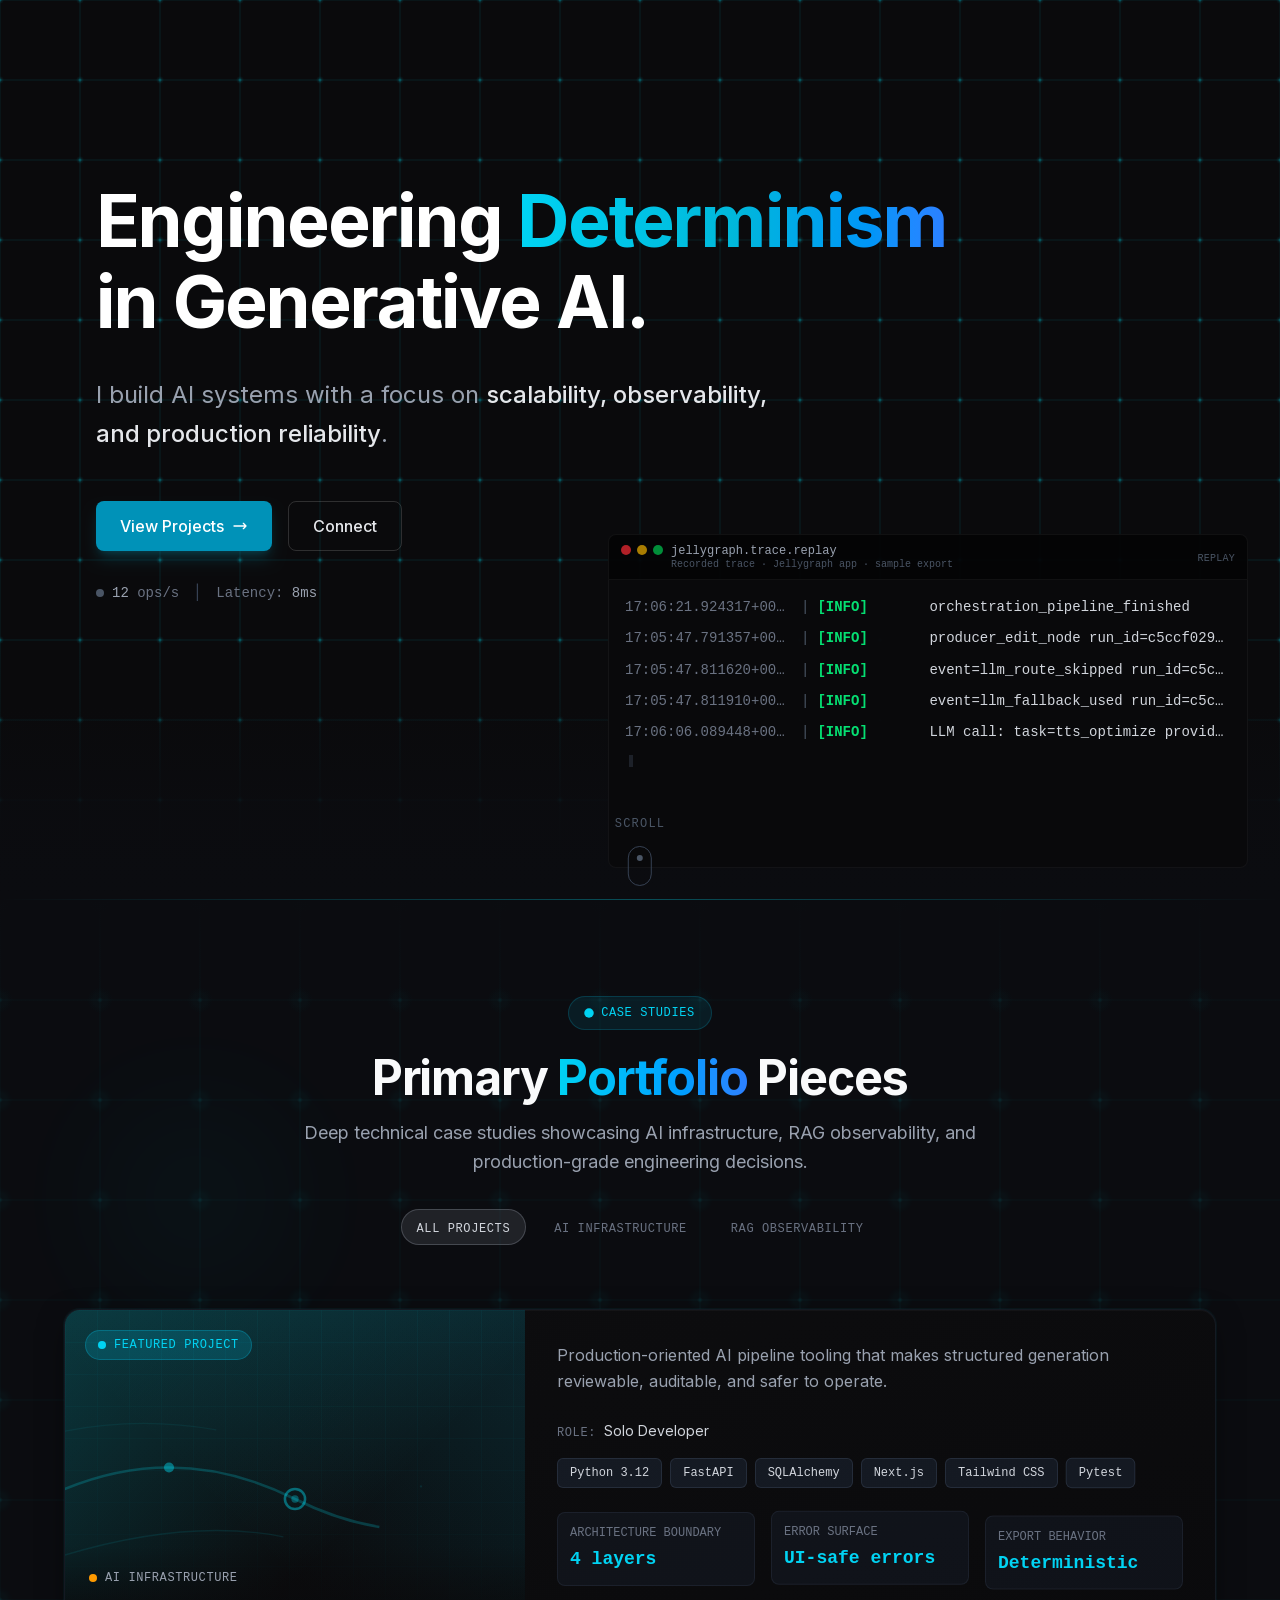
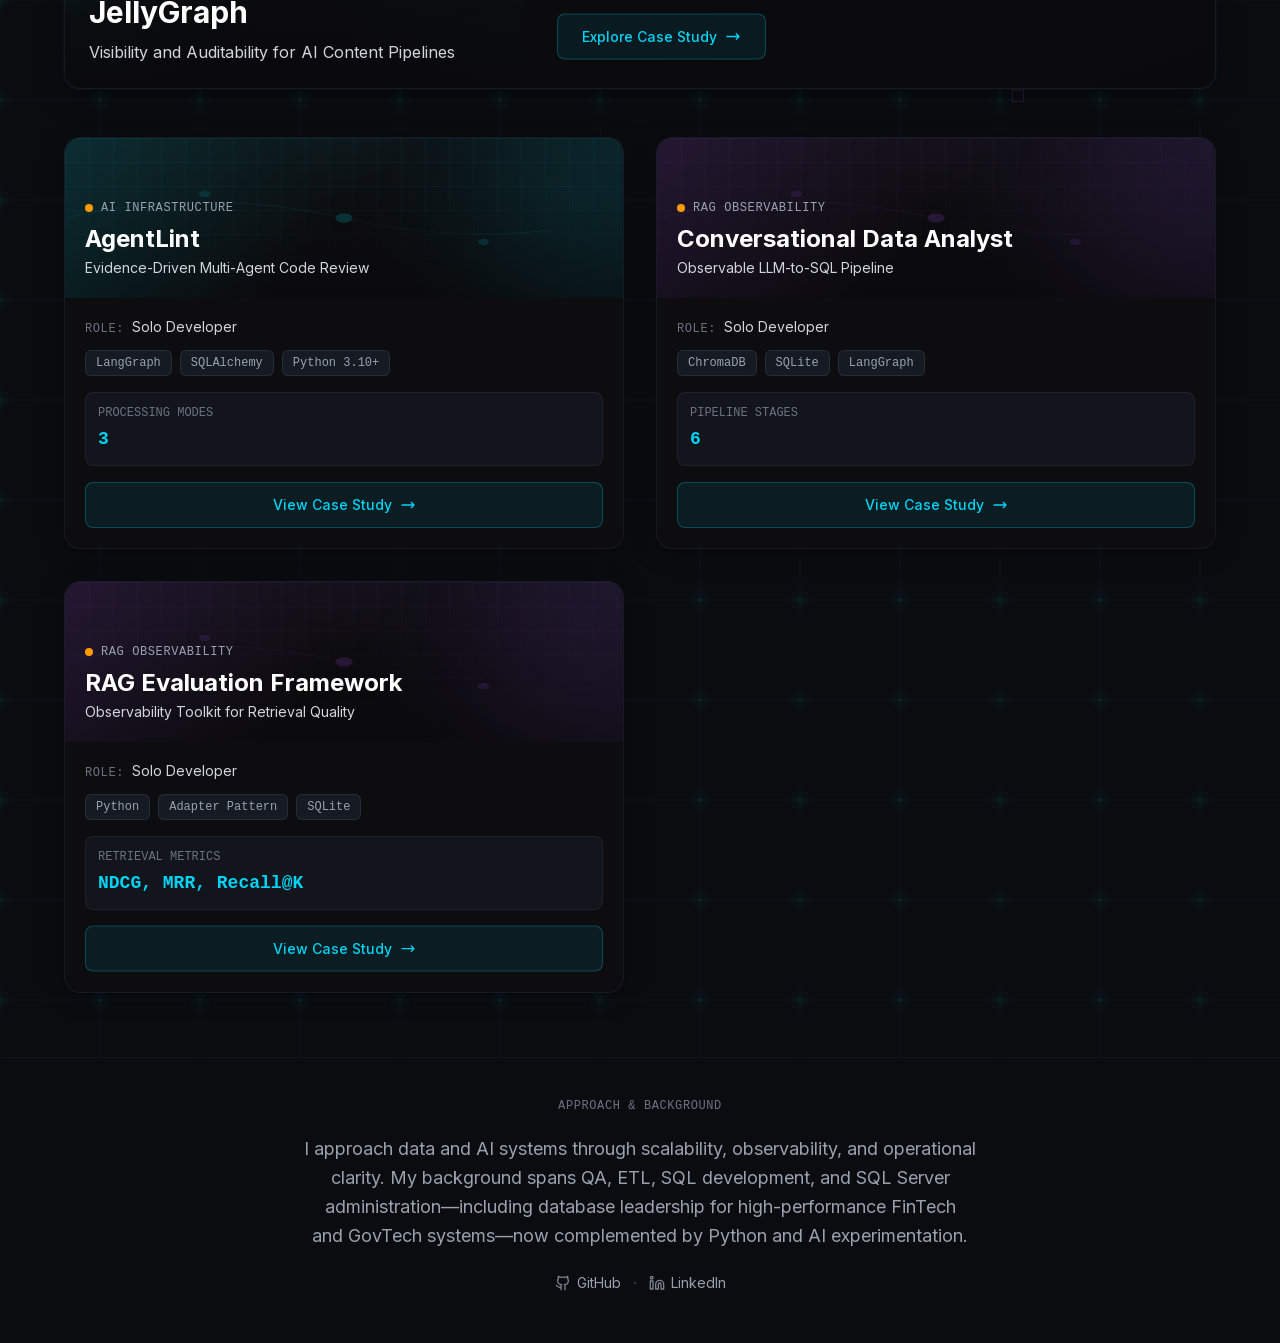
==== commit ad4d7bd1: "Deploy portfolio from VisualNarrativePortfolio" ====
--- a/index.html
+++ b/index.html
@@ -1,4 +1,4 @@
-<!DOCTYPE html><html lang="en"><head><meta charSet="utf-8"/><meta name="viewport" content="width=device-width, initial-scale=1"/><link rel="preload" href="/_next/static/media/83afe278b6a6bb3c-s.p.0q-301v4kxxnr.woff2" as="font" crossorigin="" type="font/woff2"/><link rel="stylesheet" href="/_next/static/chunks/0p2g6.4cn8mze.css" data-precedence="next"/><link rel="preload" as="script" fetchPriority="low" href="/_next/static/chunks/0ht900cau6_ur.js"/><script src="/_next/static/chunks/00l-yd3t8dvwz.js" async=""></script><script src="/_next/static/chunks/16g.ca89g7fib.js" async=""></script><script src="/_next/static/chunks/turbopack-14evrwsj28xbr.js" async=""></script><script src="/_next/static/chunks/0dbhjjzl8qfwv.js" async=""></script><script src="/_next/static/chunks/16u5nv.y~nfq8.js" async=""></script><meta name="next-size-adjust" content=""/><title>AI Infrastructure &amp; RAG Observability Portfolio</title><meta name="description" content="Top 1% technical portfolio showcasing AI infrastructure, RAG observability, and visual narrative engineering"/><meta name="author" content="Your Name"/><meta name="keywords" content="AI Infrastructure,RAG Observability,LLM Engineering,Machine Learning,Data Engineering,Full Stack Development,Portfolio"/><meta name="creator" content="Your Name"/><meta name="robots" content="index, follow"/><meta name="googlebot" content="index, follow, max-video-preview:-1, max-image-preview:large, max-snippet:-1"/><meta property="og:title" content="AI Infrastructure &amp; RAG Observability Portfolio"/><meta property="og:description" content="Top 1% technical portfolio showcasing AI infrastructure, RAG observability, and visual narrative engineering"/><meta property="og:url" content="https://yourusername.github.io/"/><meta property="og:site_name" content="AI Infrastructure &amp; RAG Observability Portfolio"/><meta property="og:locale" content="en_US"/><meta property="og:image" content="https://yourusername.github.io/og-image.png"/><meta property="og:image:width" content="1200"/><meta property="og:image:height" content="630"/><meta property="og:image:alt" content="AI Infrastructure &amp; RAG Observability Portfolio"/><meta property="og:type" content="website"/><meta name="twitter:card" content="summary_large_image"/><meta name="twitter:creator" content="@yourusername"/><meta name="twitter:title" content="AI Infrastructure &amp; RAG Observability Portfolio"/><meta name="twitter:description" content="Top 1% technical portfolio showcasing AI infrastructure, RAG observability, and visual narrative engineering"/><meta name="twitter:image" content="https://yourusername.github.io/og-image.png"/><script src="/_next/static/chunks/03~yq9q893hmn.js" noModule=""></script></head><body class="inter_5972bc34-module__OU16Qa__className min-h-dvh overflow-x-clip antialiased"><div hidden=""><!--$--><!--/$--></div><main class="overflow-x-clip bg-[#0b0c10] min-h-screen"><section class="relative flex h-[100dvh] min-h-[100svh] w-full max-w-full flex-col overflow-x-hidden overflow-y-hidden bg-obsidian-base"><div class="absolute inset-0 min-h-0 min-w-0"><canvas class="absolute inset-0 h-full w-full" style="background:#0A0A0C"></canvas></div><div class="absolute bottom-0 left-0 right-0 h-64 pointer-events-none" style="background:linear-gradient(to bottom, transparent 0%, #0A0A0C 100%)"></div><div class="relative z-10 flex h-full min-h-0 flex-1 flex-col"><div class=" flex min-h-0 flex-1 flex-col justify-center px-4 py-[max(0.75rem,env(safe-area-inset-top))] pb-28 max-[680px]:pb-24 sm:px-8 sm:pb-32 md:px-16 lg:px-24 [@media(max-height:700px)]:justify-start [@media(max-height:700px)]:pt-4 [@media(max-height:700px)]:pb-24 "><div class="max-w-4xl"><h1 class="text-balance text-3xl font-bold leading-[1.12] tracking-tight text-white sm:text-4xl md:text-5xl lg:text-6xl xl:text-7xl [@media(max-height:640px)]:text-[1.65rem] [@media(max-height:640px)]:sm:text-3xl" style="font-family:Inter, system-ui, sans-serif;opacity:0;transform:translateY(50px) scale(0.95)">Engineering<!-- --> <span class="text-transparent bg-clip-text bg-gradient-to-r from-cyan-400 via-cyan-500 to-blue-500">Determinism</span><br/>in Generative AI.</h1><p class="mt-3 max-w-2xl text-base leading-relaxed text-gray-300 sm:mt-6 sm:text-lg sm:text-gray-400 md:mt-8 md:text-xl lg:text-2xl [@media(max-height:640px)]:mt-3 [@media(max-height:640px)]:sm:text-base [@media(max-height:640px)]:md:text-lg" style="font-family:Inter, system-ui, sans-serif;opacity:0;transform:translateY(30px)">I build AI systems with a focus on<!-- --> <span class="font-medium text-gray-100 sm:text-gray-200">scalability, observability, and production reliability</span>.</p><div class="mt-5 flex w-full max-w-md flex-col gap-3 sm:mt-8 sm:max-w-none sm:flex-row sm:flex-wrap md:mt-12 sm:gap-4" style="opacity:0;transform:translateY(20px)"><button type="button" class=" inline-flex min-h-[44px] w-full items-center justify-center gap-2 rounded-lg bg-cyan-600 px-5 py-2.5 font-medium text-white shadow-lg shadow-cyan-500/20 transition-all duration-200 hover:bg-cyan-500 hover:shadow-cyan-500/30 sm:w-auto sm:px-6 sm:py-3 active:bg-cyan-600 "><span>View Projects</span><svg class="h-4 w-4 shrink-0" fill="none" stroke="currentColor" viewBox="0 0 24 24"><path stroke-linecap="round" stroke-linejoin="round" stroke-width="2" d="M17 8l4 4m0 0l-4 4m4-4H3"></path></svg></button><a href="https://linkedin.com/in/tsteele3204" target="_blank" rel="noopener noreferrer" class="inline-flex min-h-[44px] w-full items-center justify-center px-5 sm:w-auto sm:px-6 py-2.5 sm:py-3 bg-white/[0.03] sm:bg-transparent border border-white/15 hover:border-cyan-500/50 text-gray-200 hover:text-white font-medium rounded-lg transition-all duration-200 active:border-cyan-500/40">Connect</a></div><div class="mt-5 flex flex-wrap items-center gap-3 text-xs text-gray-400 sm:mt-8 sm:gap-4 sm:text-sm sm:text-gray-500 [@media(max-height:560px)]:hidden" style="opacity:0"><div class="flex items-center gap-2"><div class="h-2 w-2 rounded-full transition-colors duration-300 bg-gray-500 sm:bg-gray-600"></div><span class="font-mono"><span class="text-gray-300 sm:text-gray-400">12</span> <!-- -->ops/s</span></div><span class="hidden text-gray-700 sm:inline">|</span><span class="hidden font-mono sm:inline">Latency:<!-- --> <span class="text-gray-300 sm:text-gray-400">8<!-- -->ms</span></span></div><div class="mt-4 [@media(min-width:768px)]:hidden [@media(max-height:560px)]:hidden"><div class="pointer-events-none z-[12] md:hidden" aria-hidden="true" title="Recorded sample from a portfolio app export. Looped replay, not live telemetry."><div class="rounded-lg border border-obsidian-accent/48 bg-obsidian-darker/95 px-2.5 py-2 sm:px-3 sm:py-2.5" style="box-shadow:0 0 0 1px rgba(0, 232, 255, 0.1) inset"><div class="mb-2 space-y-0.5 border-b border-white/[0.06] pb-2 sm:mb-2.5 sm:pb-2"><p class="font-mono text-[9px] uppercase tracking-widest text-gray-500 sm:text-[10px]">Sample replay</p><p class="font-mono text-[10px] leading-tight text-gray-500 sm:text-[11px]">Recorded trace · Jellygraph · export</p></div><div class="min-w-0" style="opacity:1;transform:none"><div class="flex flex-wrap items-center gap-2 gap-y-1.5"><span class="inline-flex shrink-0 items-center rounded px-1.5 py-0.5 font-mono text-[10px] font-semibold uppercase tracking-wide ring-1 ring-inset ring-white/10 sm:text-[11px] text-green-400">INFO</span><span class="font-mono text-[10px] tabular-nums text-gray-500 sm:text-[11px]">17:06:21</span></div><p class="mt-2 line-clamp-3 break-words font-mono text-[11px] leading-snug text-gray-300 sm:mt-2.5 sm:line-clamp-4 sm:text-xs" title="INFO: orchestration_pipeline_finished">orchestration_pipeline_finished</p></div></div></div></div></div></div></div><div class="hidden md:block"><div class="absolute bottom-8 z-[15] left-4 right-4 max-w-[min(640px,calc(100%-2rem))] sm:left-8 sm:right-8 sm:max-w-[min(580px,calc(100%-4rem))] md:right-8 md:left-auto md:ml-auto md:max-w-[min(640px,calc(100%-4rem))]"><div class="flex items-start gap-2 border border-obsidian-accent/35 bg-obsidian-darker/95 px-3 py-2 rounded-t-lg" title="Recorded trace replay: pointer movement shortens or lengthens the step interval. Not live telemetry."><div class="flex gap-1.5 pt-0.5"><div class="h-2.5 w-2.5 rounded-full bg-red-500/70"></div><div class="h-2.5 w-2.5 rounded-full bg-yellow-500/70"></div><div class="h-2.5 w-2.5 rounded-full bg-green-500/70"></div></div><div class="min-w-0 flex-1"><div class="truncate font-mono text-xs text-gray-400">jellygraph.trace.replay</div><div class="font-mono text-[10px] leading-tight text-gray-600">Recorded trace · Jellygraph app · sample export</div></div><div class="ml-auto shrink-0"><span class="font-mono text-[10px] uppercase tracking-wide text-gray-600">Replay</span></div></div><div class="h-72 overflow-y-auto overscroll-contain border border-t-0 border-obsidian-accent/35 bg-obsidian-base/98 px-4 py-3 rounded-b-lg"><div class="flex min-w-0 items-center gap-x-2 whitespace-nowrap py-1.5 font-mono text-sm leading-snug"><span class="w-[10.5rem] shrink-0 tabular-nums text-gray-500 truncate" title="17:06:21.924317+00:00">17:06:21.924317+00:00</span><span class="shrink-0 text-gray-600" aria-hidden="true">|</span><span class="w-[6.5rem] shrink-0 font-semibold text-green-400">[<!-- -->INFO<!-- -->]</span><span class="min-w-0 flex-1 truncate text-gray-300" title="orchestration_pipeline_finished">orchestration_pipeline_finished</span></div><span aria-hidden="true" class="ml-1 inline-block h-3 w-1 translate-y-px bg-slate-500/45" style="opacity:0.5"></span></div></div></div><div class="pointer-events-none absolute bottom-[max(1.25rem,env(safe-area-inset-bottom))] left-1/2 z-20 flex -translate-x-1/2 flex-col items-center gap-2 [@media(max-height:520px)]:hidden" style="opacity:0;transform:translateY(-10px)"><span class="text-xs font-mono tracking-widest text-gray-500 sm:text-gray-600 uppercase">Scroll</span><div class="flex h-8 w-5 justify-center rounded-full border border-gray-600 pt-1.5 sm:h-10 sm:w-6 sm:border-gray-700 sm:pt-2"><div class="h-1 w-1 rounded-full bg-gray-500 sm:h-1.5 sm:w-1.5 sm:bg-gray-600"></div></div></div></section><div class="relative h-28 -mt-28 pointer-events-none overflow-x-clip md:h-48 md:-mt-48"><div class="absolute inset-0" style="background:linear-gradient(180deg, 
+<!DOCTYPE html><html lang="en"><head><meta charSet="utf-8"/><meta name="viewport" content="width=device-width, initial-scale=1"/><link rel="preload" href="/_next/static/media/83afe278b6a6bb3c-s.p.0q-301v4kxxnr.woff2" as="font" crossorigin="" type="font/woff2"/><link rel="stylesheet" href="/_next/static/chunks/0owoatfe1c0cc.css" data-precedence="next"/><link rel="preload" as="script" fetchPriority="low" href="/_next/static/chunks/0ht900cau6_ur.js"/><script src="/_next/static/chunks/00l-yd3t8dvwz.js" async=""></script><script src="/_next/static/chunks/16g.ca89g7fib.js" async=""></script><script src="/_next/static/chunks/turbopack-14evrwsj28xbr.js" async=""></script><script src="/_next/static/chunks/0dbhjjzl8qfwv.js" async=""></script><script src="/_next/static/chunks/0ckmufrxynj~0.js" async=""></script><meta name="next-size-adjust" content=""/><title>AI Infrastructure &amp; RAG Observability Portfolio</title><meta name="description" content="Top 1% technical portfolio showcasing AI infrastructure, RAG observability, and visual narrative engineering"/><meta name="author" content="Your Name"/><meta name="keywords" content="AI Infrastructure,RAG Observability,LLM Engineering,Machine Learning,Data Engineering,Full Stack Development,Portfolio"/><meta name="creator" content="Your Name"/><meta name="robots" content="index, follow"/><meta name="googlebot" content="index, follow, max-video-preview:-1, max-image-preview:large, max-snippet:-1"/><meta property="og:title" content="AI Infrastructure &amp; RAG Observability Portfolio"/><meta property="og:description" content="Top 1% technical portfolio showcasing AI infrastructure, RAG observability, and visual narrative engineering"/><meta property="og:url" content="https://yourusername.github.io/"/><meta property="og:site_name" content="AI Infrastructure &amp; RAG Observability Portfolio"/><meta property="og:locale" content="en_US"/><meta property="og:image" content="https://yourusername.github.io/og-image.png"/><meta property="og:image:width" content="1200"/><meta property="og:image:height" content="630"/><meta property="og:image:alt" content="AI Infrastructure &amp; RAG Observability Portfolio"/><meta property="og:type" content="website"/><meta name="twitter:card" content="summary_large_image"/><meta name="twitter:creator" content="@yourusername"/><meta name="twitter:title" content="AI Infrastructure &amp; RAG Observability Portfolio"/><meta name="twitter:description" content="Top 1% technical portfolio showcasing AI infrastructure, RAG observability, and visual narrative engineering"/><meta name="twitter:image" content="https://yourusername.github.io/og-image.png"/><script src="/_next/static/chunks/03~yq9q893hmn.js" noModule=""></script></head><body class="inter_5972bc34-module__OU16Qa__className min-h-dvh overflow-x-clip antialiased"><div hidden=""><!--$--><!--/$--></div><main class="overflow-x-clip bg-[#0b0c10] min-h-screen"><section class="relative flex h-[100dvh] min-h-[100svh] w-full max-w-full flex-col overflow-x-hidden overflow-y-hidden bg-obsidian-base"><div class="absolute inset-0 min-h-0 min-w-0"><canvas class="absolute inset-0 h-full w-full" style="background:#0A0A0C"></canvas></div><div class="absolute bottom-0 left-0 right-0 h-64 pointer-events-none" style="background:linear-gradient(to bottom, transparent 0%, #0A0A0C 100%)"></div><div class="relative z-10 flex h-full min-h-0 flex-1 flex-col"><div class=" flex min-h-0 flex-1 flex-col justify-center px-4 py-[max(0.75rem,env(safe-area-inset-top))] pb-28 max-[680px]:pb-24 sm:px-8 sm:pb-32 md:px-16 lg:px-24 [@media(max-height:700px)]:justify-start [@media(max-height:700px)]:pt-4 [@media(max-height:700px)]:pb-24 "><div class="max-w-4xl"><h1 class="text-balance text-3xl font-bold leading-[1.12] tracking-tight text-white sm:text-4xl md:text-5xl lg:text-6xl xl:text-7xl [@media(max-height:640px)]:text-[1.65rem] [@media(max-height:640px)]:sm:text-3xl" style="font-family:Inter, system-ui, sans-serif;opacity:0;transform:translateY(50px) scale(0.95)">Engineering<!-- --> <span class="text-transparent bg-clip-text bg-gradient-to-r from-cyan-400 via-cyan-500 to-blue-500">Determinism</span><br/>in Generative AI.</h1><p class="mt-3 max-w-2xl text-base leading-relaxed text-gray-300 sm:mt-6 sm:text-lg sm:text-gray-400 md:mt-8 md:text-xl lg:text-2xl [@media(max-height:640px)]:mt-3 [@media(max-height:640px)]:sm:text-base [@media(max-height:640px)]:md:text-lg" style="font-family:Inter, system-ui, sans-serif;opacity:0;transform:translateY(30px)">I build AI systems with a focus on<!-- --> <span class="font-medium text-gray-100 sm:text-gray-200">scalability, observability, and production reliability</span>.</p><div class="mt-5 flex w-full max-w-md flex-col gap-3 sm:mt-8 sm:max-w-none sm:flex-row sm:flex-wrap md:mt-12 sm:gap-4" style="opacity:0;transform:translateY(20px)"><button type="button" class=" inline-flex min-h-[44px] w-full items-center justify-center gap-2 rounded-lg bg-cyan-600 px-5 py-2.5 font-medium text-white shadow-lg shadow-cyan-500/20 transition-all duration-200 hover:bg-cyan-500 hover:shadow-cyan-500/30 sm:w-auto sm:px-6 sm:py-3 active:bg-cyan-600 "><span>View Projects</span><svg class="h-4 w-4 shrink-0" fill="none" stroke="currentColor" viewBox="0 0 24 24"><path stroke-linecap="round" stroke-linejoin="round" stroke-width="2" d="M17 8l4 4m0 0l-4 4m4-4H3"></path></svg></button><a href="https://linkedin.com/in/tsteele3204" target="_blank" rel="noopener noreferrer" class="inline-flex min-h-[44px] w-full items-center justify-center px-5 sm:w-auto sm:px-6 py-2.5 sm:py-3 bg-white/[0.03] sm:bg-transparent border border-white/15 hover:border-cyan-500/50 text-gray-200 hover:text-white font-medium rounded-lg transition-all duration-200 active:border-cyan-500/40">Connect</a></div><div class="mt-5 flex flex-wrap items-center gap-3 text-xs text-gray-400 sm:mt-8 sm:gap-4 sm:text-sm sm:text-gray-500 [@media(max-height:560px)]:hidden" style="opacity:0"><div class="flex items-center gap-2"><div class="h-2 w-2 rounded-full transition-colors duration-300 bg-gray-500 sm:bg-gray-600"></div><span class="font-mono"><span class="text-gray-300 sm:text-gray-400">12</span> <!-- -->ops/s</span></div><span class="hidden text-gray-700 sm:inline">|</span><span class="hidden font-mono sm:inline">Latency:<!-- --> <span class="text-gray-300 sm:text-gray-400">8<!-- -->ms</span></span></div><div class="mt-4 [@media(min-width:768px)]:hidden [@media(max-height:560px)]:hidden"><div class="pointer-events-none z-[12] md:hidden" aria-hidden="true" title="Recorded sample from a portfolio app export. Looped replay, not live telemetry."><div class="rounded-lg border border-obsidian-accent/48 bg-obsidian-darker/95 px-2.5 py-2 sm:px-3 sm:py-2.5" style="box-shadow:0 0 0 1px rgba(0, 232, 255, 0.1) inset"><div class="mb-2 space-y-0.5 border-b border-white/[0.06] pb-2 sm:mb-2.5 sm:pb-2"><p class="font-mono text-[9px] uppercase tracking-widest text-gray-500 sm:text-[10px]">Sample replay</p><p class="font-mono text-[10px] leading-tight text-gray-500 sm:text-[11px]">Recorded trace · Jellygraph · export</p></div><div class="min-w-0" style="opacity:1;transform:none"><div class="flex flex-wrap items-center gap-2 gap-y-1.5"><span class="inline-flex shrink-0 items-center rounded px-1.5 py-0.5 font-mono text-[10px] font-semibold uppercase tracking-wide ring-1 ring-inset ring-white/10 sm:text-[11px] text-green-400">INFO</span><span class="font-mono text-[10px] tabular-nums text-gray-500 sm:text-[11px]">17:06:21</span></div><p class="mt-2 line-clamp-3 break-words font-mono text-[11px] leading-snug text-gray-300 sm:mt-2.5 sm:line-clamp-4 sm:text-xs" title="INFO: orchestration_pipeline_finished">orchestration_pipeline_finished</p></div></div></div></div></div></div></div><div class="hidden md:block"><div class="absolute bottom-8 z-[15] left-4 right-4 max-w-[min(640px,calc(100%-2rem))] sm:left-8 sm:right-8 sm:max-w-[min(580px,calc(100%-4rem))] md:right-8 md:left-auto md:ml-auto md:max-w-[min(640px,calc(100%-4rem))]"><div class="flex items-start gap-2 border border-obsidian-accent/35 bg-obsidian-darker/95 px-3 py-2 rounded-t-lg" title="Recorded trace replay: pointer movement shortens or lengthens the step interval. Not live telemetry."><div class="flex gap-1.5 pt-0.5"><div class="h-2.5 w-2.5 rounded-full bg-red-500/70"></div><div class="h-2.5 w-2.5 rounded-full bg-yellow-500/70"></div><div class="h-2.5 w-2.5 rounded-full bg-green-500/70"></div></div><div class="min-w-0 flex-1"><div class="truncate font-mono text-xs text-gray-400">jellygraph.trace.replay</div><div class="font-mono text-[10px] leading-tight text-gray-600">Recorded trace · Jellygraph app · sample export</div></div><div class="ml-auto shrink-0"><span class="font-mono text-[10px] uppercase tracking-wide text-gray-600">Replay</span></div></div><div class="h-72 overflow-y-auto overscroll-contain border border-t-0 border-obsidian-accent/35 bg-obsidian-base/98 px-4 py-3 rounded-b-lg"><div class="flex min-w-0 items-center gap-x-2 whitespace-nowrap py-1.5 font-mono text-sm leading-snug"><span class="w-[10.5rem] shrink-0 tabular-nums text-gray-500 truncate" title="17:06:21.924317+00:00">17:06:21.924317+00:00</span><span class="shrink-0 text-gray-600" aria-hidden="true">|</span><span class="w-[6.5rem] shrink-0 font-semibold text-green-400">[<!-- -->INFO<!-- -->]</span><span class="min-w-0 flex-1 truncate text-gray-300" title="orchestration_pipeline_finished">orchestration_pipeline_finished</span></div><span aria-hidden="true" class="ml-1 inline-block h-3 w-1 translate-y-px bg-slate-500/45" style="opacity:0.5"></span></div></div></div><div class="pointer-events-none absolute bottom-[max(1.25rem,env(safe-area-inset-bottom))] left-1/2 z-20 flex -translate-x-1/2 flex-col items-center gap-2 [@media(max-height:520px)]:hidden" style="opacity:0;transform:translateY(-10px)"><span class="text-xs font-mono tracking-widest text-gray-500 sm:text-gray-600 uppercase">Scroll</span><div class="flex h-8 w-5 justify-center rounded-full border border-gray-600 pt-1.5 sm:h-10 sm:w-6 sm:border-gray-700 sm:pt-2"><div class="h-1 w-1 rounded-full bg-gray-500 sm:h-1.5 sm:w-1.5 sm:bg-gray-600"></div></div></div></section><div class="relative h-28 -mt-28 pointer-events-none overflow-x-clip md:h-48 md:-mt-48"><div class="absolute inset-0" style="background:linear-gradient(180deg, 
               transparent 0%, 
               rgba(11, 12, 16, 0.3) 20%,
               rgba(11, 12, 16, 0.7) 50%,
@@ -58,4 +58,4 @@
                   bg-amber-500 animate-pulse
                   
                   
-                "></span><span class="text-xs font-mono text-gray-400 uppercase tracking-wider">rag observability</span></div><h3 class="text-xl md:text-2xl font-bold text-white leading-tight break-words">RAG Evaluation Framework</h3><p class="text-sm text-gray-300 mt-1">Observability Toolkit for Retrieval Quality</p></div></div><div class="flex-1 flex flex-col p-5 pt-4"><div class="mb-3"><span class="text-xs font-mono text-gray-500 uppercase tracking-wider">Role:<!-- --> </span><span class="text-sm text-gray-300">Solo Developer</span></div><div class="flex flex-wrap gap-2 mb-4"><span class=" px-2.5 py-1 text-xs font-mono bg-gray-800/50 text-gray-400 border border-gray-700/50 rounded-md group-hover:border-gray-600/50 group-hover:text-gray-300 transition-colors duration-300 " style="opacity:0;transform:scale(0.8)">Python</span><span class=" px-2.5 py-1 text-xs font-mono bg-gray-800/50 text-gray-400 border border-gray-700/50 rounded-md group-hover:border-gray-600/50 group-hover:text-gray-300 transition-colors duration-300 " style="opacity:0;transform:scale(0.8)">Adapter Pattern</span><span class=" px-2.5 py-1 text-xs font-mono bg-gray-800/50 text-gray-400 border border-gray-700/50 rounded-md group-hover:border-gray-600/50 group-hover:text-gray-300 transition-colors duration-300 " style="opacity:0;transform:scale(0.8)">SQLite</span></div><div class="mb-4 p-3 rounded-lg bg-gray-800/30 border border-gray-700/30 group-hover:border-cyan-500/20 transition-colors duration-300" style="opacity:0;transform:translateY(10px)"><p class="text-xs font-mono text-gray-500 uppercase mb-1">Retrieval Metrics</p><p class="text-lg font-bold text-cyan-400 font-mono">NDCG, MRR, Recall@K</p></div><div class="flex-1"></div><button class=" w-full mt-auto py-3 px-4 bg-cyan-500/10 hover:bg-cyan-500/20 border border-cyan-500/30 hover:border-cyan-500/50 text-cyan-400 text-sm font-medium rounded-lg transition-all duration-200 flex items-center justify-center gap-2 group-hover:shadow-lg group-hover:shadow-cyan-500/10 " style="opacity:0;transform:translateY(10px)"><span>View Case Study</span><svg class="w-4 h-4" fill="none" stroke="currentColor" viewBox="0 0 24 24"><path stroke-linecap="round" stroke-linejoin="round" stroke-width="2" d="M17 8l4 4m0 0l-4 4m4-4H3"></path></svg></button></div><div class="absolute inset-0 pointer-events-none rounded-2xl"></div></div></article></div></div></section><footer id="site-footer" class="relative z-10 border-t border-gray-800/30 px-6 pt-8 pb-[max(2.5rem,env(safe-area-inset-bottom))] sm:px-8 sm:pb-12 sm:pt-10 md:px-12 lg:px-16"><div class="mx-auto flex w-full max-w-3xl flex-col items-center gap-5 text-center"><p class="text-xs font-mono uppercase tracking-wider text-gray-500">Approach &amp; background</p><p class="text-balance text-sm leading-relaxed text-gray-400 sm:text-base lg:text-lg">I approach data and AI systems through scalability, observability, and operational clarity. My background spans QA, ETL, SQL development, and SQL Server administration—including database leadership for high-performance FinTech and GovTech systems—now complemented by Python and AI experimentation.</p><nav class="flex flex-wrap items-center justify-center gap-y-2" aria-label="Professional links"><a href="https://github.com/tsteelesql" class="inline-flex items-center gap-1.5 text-sm text-gray-400 hover:text-cyan-400/90 transition-colors duration-200 py-2 sm:py-0" target="_blank" rel="noopener noreferrer"><svg xmlns="http://www.w3.org/2000/svg" width="24" height="24" viewBox="0 0 24 24" fill="none" stroke="currentColor" stroke-width="2" stroke-linecap="round" stroke-linejoin="round" class="lucide lucide-github h-4 w-4 shrink-0 opacity-80" aria-hidden="true"><path d="M15 22v-4a4.8 4.8 0 0 0-1-3.5c3 0 6-2 6-5.5.08-1.25-.27-2.48-1-3.5.28-1.15.28-2.35 0-3.5 0 0-1 0-3 1.5-2.64-.5-5.36-.5-8 0C6 2 5 2 5 2c-.3 1.15-.3 2.35 0 3.5A5.403 5.403 0 0 0 4 9c0 3.5 3 5.5 6 5.5-.39.49-.68 1.05-.85 1.65-.17.6-.22 1.23-.15 1.85v4"></path><path d="M9 18c-4.51 2-5-2-7-2"></path></svg>GitHub</a><span class="select-none px-2 text-gray-700 sm:px-3" aria-hidden="true">·</span><a href="https://linkedin.com/in/tsteele3204" class="inline-flex items-center gap-1.5 text-sm text-gray-400 hover:text-cyan-400/90 transition-colors duration-200 py-2 sm:py-0" target="_blank" rel="noopener noreferrer"><svg xmlns="http://www.w3.org/2000/svg" width="24" height="24" viewBox="0 0 24 24" fill="none" stroke="currentColor" stroke-width="2" stroke-linecap="round" stroke-linejoin="round" class="lucide lucide-linkedin h-4 w-4 shrink-0 opacity-80" aria-hidden="true"><path d="M16 8a6 6 0 0 1 6 6v7h-4v-7a2 2 0 0 0-2-2 2 2 0 0 0-2 2v7h-4v-7a6 6 0 0 1 6-6z"></path><rect width="4" height="12" x="2" y="9"></rect><circle cx="4" cy="4" r="2"></circle></svg>LinkedIn</a></nav></div></footer></main><!--$--><!--/$--><script src="/_next/static/chunks/0ht900cau6_ur.js" id="_R_" async=""></script><script>(self.__next_f=self.__next_f||[]).push([0])</script><script>self.__next_f.push([1,"1:\"$Sreact.fragment\"\n2:I[39756,[\"/_next/static/chunks/0dbhjjzl8qfwv.js\"],\"default\"]\n3:I[37457,[\"/_next/static/chunks/0dbhjjzl8qfwv.js\"],\"default\"]\n4:I[47257,[\"/_next/static/chunks/0dbhjjzl8qfwv.js\"],\"ClientPageRoot\"]\n5:I[52683,[\"/_next/static/chunks/0dbhjjzl8qfwv.js\",\"/_next/static/chunks/16u5nv.y~nfq8.js\"],\"default\"]\n8:I[97367,[\"/_next/static/chunks/0dbhjjzl8qfwv.js\"],\"OutletBoundary\"]\n9:\"$Sreact.suspense\"\nb:I[97367,[\"/_next/static/chunks/0dbhjjzl8qfwv.js\"],\"ViewportBoundary\"]\nd:I[97367,[\"/_next/static/chunks/0dbhjjzl8qfwv.js\"],\"MetadataBoundary\"]\nf:I[68027,[\"/_next/static/chunks/0dbhjjzl8qfwv.js\"],\"default\",1]\n:HL[\"/_next/static/chunks/0p2g6.4cn8mze.css\",\"style\"]\n:HL[\"/_next/static/media/83afe278b6a6bb3c-s.p.0q-301v4kxxnr.woff2\",\"font\",{\"crossOrigin\":\"\",\"type\":\"font/woff2\"}]\n"])</script><script>self.__next_f.push([1,"0:{\"P\":null,\"c\":[\"\",\"\"],\"q\":\"\",\"i\":false,\"f\":[[[\"\",{\"children\":[\"__PAGE__\",{}]},\"$undefined\",\"$undefined\",16],[[\"$\",\"$1\",\"c\",{\"children\":[[[\"$\",\"link\",\"0\",{\"rel\":\"stylesheet\",\"href\":\"/_next/static/chunks/0p2g6.4cn8mze.css\",\"precedence\":\"next\",\"crossOrigin\":\"$undefined\",\"nonce\":\"$undefined\"}],[\"$\",\"script\",\"script-0\",{\"src\":\"/_next/static/chunks/0dbhjjzl8qfwv.js\",\"async\":true,\"nonce\":\"$undefined\"}]],[\"$\",\"html\",null,{\"lang\":\"en\",\"children\":[\"$\",\"body\",null,{\"className\":\"inter_5972bc34-module__OU16Qa__className min-h-dvh overflow-x-clip antialiased\",\"children\":[\"$\",\"$L2\",null,{\"parallelRouterKey\":\"children\",\"error\":\"$undefined\",\"errorStyles\":\"$undefined\",\"errorScripts\":\"$undefined\",\"template\":[\"$\",\"$L3\",null,{}],\"templateStyles\":\"$undefined\",\"templateScripts\":\"$undefined\",\"notFound\":[[[\"$\",\"title\",null,{\"children\":\"404: This page could not be found.\"}],[\"$\",\"div\",null,{\"style\":{\"fontFamily\":\"system-ui,\\\"Segoe UI\\\",Roboto,Helvetica,Arial,sans-serif,\\\"Apple Color Emoji\\\",\\\"Segoe UI Emoji\\\"\",\"height\":\"100vh\",\"textAlign\":\"center\",\"display\":\"flex\",\"flexDirection\":\"column\",\"alignItems\":\"center\",\"justifyContent\":\"center\"},\"children\":[\"$\",\"div\",null,{\"children\":[[\"$\",\"style\",null,{\"dangerouslySetInnerHTML\":{\"__html\":\"body{color:#000;background:#fff;margin:0}.next-error-h1{border-right:1px solid rgba(0,0,0,.3)}@media (prefers-color-scheme:dark){body{color:#fff;background:#000}.next-error-h1{border-right:1px solid rgba(255,255,255,.3)}}\"}}],[\"$\",\"h1\",null,{\"className\":\"next-error-h1\",\"style\":{\"display\":\"inline-block\",\"margin\":\"0 20px 0 0\",\"padding\":\"0 23px 0 0\",\"fontSize\":24,\"fontWeight\":500,\"verticalAlign\":\"top\",\"lineHeight\":\"49px\"},\"children\":404}],[\"$\",\"div\",null,{\"style\":{\"display\":\"inline-block\"},\"children\":[\"$\",\"h2\",null,{\"style\":{\"fontSize\":14,\"fontWeight\":400,\"lineHeight\":\"49px\",\"margin\":0},\"children\":\"This page could not be found.\"}]}]]}]}]],[]],\"forbidden\":\"$undefined\",\"unauthorized\":\"$undefined\"}]}]}]]}],{\"children\":[[\"$\",\"$1\",\"c\",{\"children\":[[\"$\",\"$L4\",null,{\"Component\":\"$5\",\"serverProvidedParams\":{\"searchParams\":{},\"params\":{},\"promises\":[\"$@6\",\"$@7\"]}}],[[\"$\",\"script\",\"script-0\",{\"src\":\"/_next/static/chunks/16u5nv.y~nfq8.js\",\"async\":true,\"nonce\":\"$undefined\"}]],[\"$\",\"$L8\",null,{\"children\":[\"$\",\"$9\",null,{\"name\":\"Next.MetadataOutlet\",\"children\":\"$@a\"}]}]]}],{},null,false,null]},null,false,null],[\"$\",\"$1\",\"h\",{\"children\":[null,[\"$\",\"$Lb\",null,{\"children\":\"$Lc\"}],[\"$\",\"div\",null,{\"hidden\":true,\"children\":[\"$\",\"$Ld\",null,{\"children\":[\"$\",\"$9\",null,{\"name\":\"Next.Metadata\",\"children\":\"$Le\"}]}]}],[\"$\",\"meta\",null,{\"name\":\"next-size-adjust\",\"content\":\"\"}]]}],false]],\"m\":\"$undefined\",\"G\":[\"$f\",[[\"$\",\"link\",\"0\",{\"rel\":\"stylesheet\",\"href\":\"/_next/static/chunks/0p2g6.4cn8mze.css\",\"precedence\":\"next\",\"crossOrigin\":\"$undefined\",\"nonce\":\"$undefined\"}]]],\"S\":true,\"h\":null,\"s\":\"$undefined\",\"l\":\"$undefined\",\"p\":\"$undefined\",\"d\":\"$undefined\",\"b\":\"zQAfpPObSII1f8msEj-Z-\"}\n"])</script><script>self.__next_f.push([1,"6:{}\n7:\"$0:f:0:1:1:children:0:props:children:0:props:serverProvidedParams:params\"\n"])</script><script>self.__next_f.push([1,"c:[[\"$\",\"meta\",\"0\",{\"charSet\":\"utf-8\"}],[\"$\",\"meta\",\"1\",{\"name\":\"viewport\",\"content\":\"width=device-width, initial-scale=1\"}]]\n"])</script><script>self.__next_f.push([1,"a:null\n"])</script><script>self.__next_f.push([1,"e:[[\"$\",\"title\",\"0\",{\"children\":\"AI Infrastructure \u0026 RAG Observability Portfolio\"}],[\"$\",\"meta\",\"1\",{\"name\":\"description\",\"content\":\"Top 1% technical portfolio showcasing AI infrastructure, RAG observability, and visual narrative engineering\"}],[\"$\",\"meta\",\"2\",{\"name\":\"author\",\"content\":\"Your Name\"}],[\"$\",\"meta\",\"3\",{\"name\":\"keywords\",\"content\":\"AI Infrastructure,RAG Observability,LLM Engineering,Machine Learning,Data Engineering,Full Stack Development,Portfolio\"}],[\"$\",\"meta\",\"4\",{\"name\":\"creator\",\"content\":\"Your Name\"}],[\"$\",\"meta\",\"5\",{\"name\":\"robots\",\"content\":\"index, follow\"}],[\"$\",\"meta\",\"6\",{\"name\":\"googlebot\",\"content\":\"index, follow, max-video-preview:-1, max-image-preview:large, max-snippet:-1\"}],[\"$\",\"meta\",\"7\",{\"property\":\"og:title\",\"content\":\"AI Infrastructure \u0026 RAG Observability Portfolio\"}],[\"$\",\"meta\",\"8\",{\"property\":\"og:description\",\"content\":\"Top 1% technical portfolio showcasing AI infrastructure, RAG observability, and visual narrative engineering\"}],[\"$\",\"meta\",\"9\",{\"property\":\"og:url\",\"content\":\"https://yourusername.github.io/\"}],[\"$\",\"meta\",\"10\",{\"property\":\"og:site_name\",\"content\":\"AI Infrastructure \u0026 RAG Observability Portfolio\"}],[\"$\",\"meta\",\"11\",{\"property\":\"og:locale\",\"content\":\"en_US\"}],[\"$\",\"meta\",\"12\",{\"property\":\"og:image\",\"content\":\"https://yourusername.github.io/og-image.png\"}],[\"$\",\"meta\",\"13\",{\"property\":\"og:image:width\",\"content\":\"1200\"}],[\"$\",\"meta\",\"14\",{\"property\":\"og:image:height\",\"content\":\"630\"}],[\"$\",\"meta\",\"15\",{\"property\":\"og:image:alt\",\"content\":\"AI Infrastructure \u0026 RAG Observability Portfolio\"}],[\"$\",\"meta\",\"16\",{\"property\":\"og:type\",\"content\":\"website\"}],[\"$\",\"meta\",\"17\",{\"name\":\"twitter:card\",\"content\":\"summary_large_image\"}],[\"$\",\"meta\",\"18\",{\"name\":\"twitter:creator\",\"content\":\"@yourusername\"}],[\"$\",\"meta\",\"19\",{\"name\":\"twitter:title\",\"content\":\"AI Infrastructure \u0026 RAG Observability Portfolio\"}],[\"$\",\"meta\",\"20\",{\"name\":\"twitter:description\",\"content\":\"Top 1% technical portfolio showcasing AI infrastructure, RAG observability, and visual narrative engineering\"}],[\"$\",\"meta\",\"21\",{\"name\":\"twitter:image\",\"content\":\"https://yourusername.github.io/og-image.png\"}]]\n"])</script></body></html>+                "></span><span class="text-xs font-mono text-gray-400 uppercase tracking-wider">rag observability</span></div><h3 class="text-xl md:text-2xl font-bold text-white leading-tight break-words">RAG Evaluation Framework</h3><p class="text-sm text-gray-300 mt-1">Observability Toolkit for Retrieval Quality</p></div></div><div class="flex-1 flex flex-col p-5 pt-4"><div class="mb-3"><span class="text-xs font-mono text-gray-500 uppercase tracking-wider">Role:<!-- --> </span><span class="text-sm text-gray-300">Solo Developer</span></div><div class="flex flex-wrap gap-2 mb-4"><span class=" px-2.5 py-1 text-xs font-mono bg-gray-800/50 text-gray-400 border border-gray-700/50 rounded-md group-hover:border-gray-600/50 group-hover:text-gray-300 transition-colors duration-300 " style="opacity:0;transform:scale(0.8)">Python</span><span class=" px-2.5 py-1 text-xs font-mono bg-gray-800/50 text-gray-400 border border-gray-700/50 rounded-md group-hover:border-gray-600/50 group-hover:text-gray-300 transition-colors duration-300 " style="opacity:0;transform:scale(0.8)">Adapter Pattern</span><span class=" px-2.5 py-1 text-xs font-mono bg-gray-800/50 text-gray-400 border border-gray-700/50 rounded-md group-hover:border-gray-600/50 group-hover:text-gray-300 transition-colors duration-300 " style="opacity:0;transform:scale(0.8)">SQLite</span></div><div class="mb-4 p-3 rounded-lg bg-gray-800/30 border border-gray-700/30 group-hover:border-cyan-500/20 transition-colors duration-300" style="opacity:0;transform:translateY(10px)"><p class="text-xs font-mono text-gray-500 uppercase mb-1">Retrieval Metrics</p><p class="text-lg font-bold text-cyan-400 font-mono">NDCG, MRR, Recall@K</p></div><div class="flex-1"></div><button class=" w-full mt-auto py-3 px-4 bg-cyan-500/10 hover:bg-cyan-500/20 border border-cyan-500/30 hover:border-cyan-500/50 text-cyan-400 text-sm font-medium rounded-lg transition-all duration-200 flex items-center justify-center gap-2 group-hover:shadow-lg group-hover:shadow-cyan-500/10 " style="opacity:0;transform:translateY(10px)"><span>View Case Study</span><svg class="w-4 h-4" fill="none" stroke="currentColor" viewBox="0 0 24 24"><path stroke-linecap="round" stroke-linejoin="round" stroke-width="2" d="M17 8l4 4m0 0l-4 4m4-4H3"></path></svg></button></div><div class="absolute inset-0 pointer-events-none rounded-2xl"></div></div></article></div></div></section><footer id="site-footer" class="relative z-10 border-t border-gray-800/30 px-6 pt-8 pb-[max(2.5rem,env(safe-area-inset-bottom))] sm:px-8 sm:pb-12 sm:pt-10 md:px-12 lg:px-16"><div class="mx-auto flex w-full max-w-3xl flex-col items-center gap-5 text-center"><p class="text-xs font-mono uppercase tracking-wider text-gray-500">Approach &amp; background</p><p class="text-balance text-sm leading-relaxed text-gray-400 sm:text-base lg:text-lg">I approach data and AI systems through scalability, observability, and operational clarity. My background spans QA, ETL, SQL development, and SQL Server administration—including database leadership for high-performance FinTech and GovTech systems—now complemented by Python and AI experimentation.</p><nav class="flex flex-wrap items-center justify-center gap-y-2" aria-label="Professional links"><a href="https://github.com/tsteelesql" class="inline-flex items-center gap-1.5 text-sm text-gray-400 hover:text-cyan-400/90 transition-colors duration-200 py-2 sm:py-0" target="_blank" rel="noopener noreferrer"><svg xmlns="http://www.w3.org/2000/svg" width="24" height="24" viewBox="0 0 24 24" fill="none" stroke="currentColor" stroke-width="2" stroke-linecap="round" stroke-linejoin="round" class="lucide lucide-github h-4 w-4 shrink-0 opacity-80" aria-hidden="true"><path d="M15 22v-4a4.8 4.8 0 0 0-1-3.5c3 0 6-2 6-5.5.08-1.25-.27-2.48-1-3.5.28-1.15.28-2.35 0-3.5 0 0-1 0-3 1.5-2.64-.5-5.36-.5-8 0C6 2 5 2 5 2c-.3 1.15-.3 2.35 0 3.5A5.403 5.403 0 0 0 4 9c0 3.5 3 5.5 6 5.5-.39.49-.68 1.05-.85 1.65-.17.6-.22 1.23-.15 1.85v4"></path><path d="M9 18c-4.51 2-5-2-7-2"></path></svg>GitHub</a><span class="select-none px-2 text-gray-700 sm:px-3" aria-hidden="true">·</span><a href="https://linkedin.com/in/tsteele3204" class="inline-flex items-center gap-1.5 text-sm text-gray-400 hover:text-cyan-400/90 transition-colors duration-200 py-2 sm:py-0" target="_blank" rel="noopener noreferrer"><svg xmlns="http://www.w3.org/2000/svg" width="24" height="24" viewBox="0 0 24 24" fill="none" stroke="currentColor" stroke-width="2" stroke-linecap="round" stroke-linejoin="round" class="lucide lucide-linkedin h-4 w-4 shrink-0 opacity-80" aria-hidden="true"><path d="M16 8a6 6 0 0 1 6 6v7h-4v-7a2 2 0 0 0-2-2 2 2 0 0 0-2 2v7h-4v-7a6 6 0 0 1 6-6z"></path><rect width="4" height="12" x="2" y="9"></rect><circle cx="4" cy="4" r="2"></circle></svg>LinkedIn</a></nav></div></footer></main><!--$--><!--/$--><script src="/_next/static/chunks/0ht900cau6_ur.js" id="_R_" async=""></script><script>(self.__next_f=self.__next_f||[]).push([0])</script><script>self.__next_f.push([1,"1:\"$Sreact.fragment\"\n2:I[39756,[\"/_next/static/chunks/0dbhjjzl8qfwv.js\"],\"default\"]\n3:I[37457,[\"/_next/static/chunks/0dbhjjzl8qfwv.js\"],\"default\"]\n4:I[47257,[\"/_next/static/chunks/0dbhjjzl8qfwv.js\"],\"ClientPageRoot\"]\n5:I[52683,[\"/_next/static/chunks/0dbhjjzl8qfwv.js\",\"/_next/static/chunks/0ckmufrxynj~0.js\"],\"default\"]\n8:I[97367,[\"/_next/static/chunks/0dbhjjzl8qfwv.js\"],\"OutletBoundary\"]\n9:\"$Sreact.suspense\"\nb:I[97367,[\"/_next/static/chunks/0dbhjjzl8qfwv.js\"],\"ViewportBoundary\"]\nd:I[97367,[\"/_next/static/chunks/0dbhjjzl8qfwv.js\"],\"MetadataBoundary\"]\nf:I[68027,[\"/_next/static/chunks/0dbhjjzl8qfwv.js\"],\"default\",1]\n:HL[\"/_next/static/chunks/0owoatfe1c0cc.css\",\"style\"]\n:HL[\"/_next/static/media/83afe278b6a6bb3c-s.p.0q-301v4kxxnr.woff2\",\"font\",{\"crossOrigin\":\"\",\"type\":\"font/woff2\"}]\n"])</script><script>self.__next_f.push([1,"0:{\"P\":null,\"c\":[\"\",\"\"],\"q\":\"\",\"i\":false,\"f\":[[[\"\",{\"children\":[\"__PAGE__\",{}]},\"$undefined\",\"$undefined\",16],[[\"$\",\"$1\",\"c\",{\"children\":[[[\"$\",\"link\",\"0\",{\"rel\":\"stylesheet\",\"href\":\"/_next/static/chunks/0owoatfe1c0cc.css\",\"precedence\":\"next\",\"crossOrigin\":\"$undefined\",\"nonce\":\"$undefined\"}],[\"$\",\"script\",\"script-0\",{\"src\":\"/_next/static/chunks/0dbhjjzl8qfwv.js\",\"async\":true,\"nonce\":\"$undefined\"}]],[\"$\",\"html\",null,{\"lang\":\"en\",\"children\":[\"$\",\"body\",null,{\"className\":\"inter_5972bc34-module__OU16Qa__className min-h-dvh overflow-x-clip antialiased\",\"children\":[\"$\",\"$L2\",null,{\"parallelRouterKey\":\"children\",\"error\":\"$undefined\",\"errorStyles\":\"$undefined\",\"errorScripts\":\"$undefined\",\"template\":[\"$\",\"$L3\",null,{}],\"templateStyles\":\"$undefined\",\"templateScripts\":\"$undefined\",\"notFound\":[[[\"$\",\"title\",null,{\"children\":\"404: This page could not be found.\"}],[\"$\",\"div\",null,{\"style\":{\"fontFamily\":\"system-ui,\\\"Segoe UI\\\",Roboto,Helvetica,Arial,sans-serif,\\\"Apple Color Emoji\\\",\\\"Segoe UI Emoji\\\"\",\"height\":\"100vh\",\"textAlign\":\"center\",\"display\":\"flex\",\"flexDirection\":\"column\",\"alignItems\":\"center\",\"justifyContent\":\"center\"},\"children\":[\"$\",\"div\",null,{\"children\":[[\"$\",\"style\",null,{\"dangerouslySetInnerHTML\":{\"__html\":\"body{color:#000;background:#fff;margin:0}.next-error-h1{border-right:1px solid rgba(0,0,0,.3)}@media (prefers-color-scheme:dark){body{color:#fff;background:#000}.next-error-h1{border-right:1px solid rgba(255,255,255,.3)}}\"}}],[\"$\",\"h1\",null,{\"className\":\"next-error-h1\",\"style\":{\"display\":\"inline-block\",\"margin\":\"0 20px 0 0\",\"padding\":\"0 23px 0 0\",\"fontSize\":24,\"fontWeight\":500,\"verticalAlign\":\"top\",\"lineHeight\":\"49px\"},\"children\":404}],[\"$\",\"div\",null,{\"style\":{\"display\":\"inline-block\"},\"children\":[\"$\",\"h2\",null,{\"style\":{\"fontSize\":14,\"fontWeight\":400,\"lineHeight\":\"49px\",\"margin\":0},\"children\":\"This page could not be found.\"}]}]]}]}]],[]],\"forbidden\":\"$undefined\",\"unauthorized\":\"$undefined\"}]}]}]]}],{\"children\":[[\"$\",\"$1\",\"c\",{\"children\":[[\"$\",\"$L4\",null,{\"Component\":\"$5\",\"serverProvidedParams\":{\"searchParams\":{},\"params\":{},\"promises\":[\"$@6\",\"$@7\"]}}],[[\"$\",\"script\",\"script-0\",{\"src\":\"/_next/static/chunks/0ckmufrxynj~0.js\",\"async\":true,\"nonce\":\"$undefined\"}]],[\"$\",\"$L8\",null,{\"children\":[\"$\",\"$9\",null,{\"name\":\"Next.MetadataOutlet\",\"children\":\"$@a\"}]}]]}],{},null,false,null]},null,false,null],[\"$\",\"$1\",\"h\",{\"children\":[null,[\"$\",\"$Lb\",null,{\"children\":\"$Lc\"}],[\"$\",\"div\",null,{\"hidden\":true,\"children\":[\"$\",\"$Ld\",null,{\"children\":[\"$\",\"$9\",null,{\"name\":\"Next.Metadata\",\"children\":\"$Le\"}]}]}],[\"$\",\"meta\",null,{\"name\":\"next-size-adjust\",\"content\":\"\"}]]}],false]],\"m\":\"$undefined\",\"G\":[\"$f\",[[\"$\",\"link\",\"0\",{\"rel\":\"stylesheet\",\"href\":\"/_next/static/chunks/0owoatfe1c0cc.css\",\"precedence\":\"next\",\"crossOrigin\":\"$undefined\",\"nonce\":\"$undefined\"}]]],\"S\":true,\"h\":null,\"s\":\"$undefined\",\"l\":\"$undefined\",\"p\":\"$undefined\",\"d\":\"$undefined\",\"b\":\"aFJjoUVFi-QcftgZBygVc\"}\n"])</script><script>self.__next_f.push([1,"6:{}\n7:\"$0:f:0:1:1:children:0:props:children:0:props:serverProvidedParams:params\"\n"])</script><script>self.__next_f.push([1,"c:[[\"$\",\"meta\",\"0\",{\"charSet\":\"utf-8\"}],[\"$\",\"meta\",\"1\",{\"name\":\"viewport\",\"content\":\"width=device-width, initial-scale=1\"}]]\n"])</script><script>self.__next_f.push([1,"a:null\n"])</script><script>self.__next_f.push([1,"e:[[\"$\",\"title\",\"0\",{\"children\":\"AI Infrastructure \u0026 RAG Observability Portfolio\"}],[\"$\",\"meta\",\"1\",{\"name\":\"description\",\"content\":\"Top 1% technical portfolio showcasing AI infrastructure, RAG observability, and visual narrative engineering\"}],[\"$\",\"meta\",\"2\",{\"name\":\"author\",\"content\":\"Your Name\"}],[\"$\",\"meta\",\"3\",{\"name\":\"keywords\",\"content\":\"AI Infrastructure,RAG Observability,LLM Engineering,Machine Learning,Data Engineering,Full Stack Development,Portfolio\"}],[\"$\",\"meta\",\"4\",{\"name\":\"creator\",\"content\":\"Your Name\"}],[\"$\",\"meta\",\"5\",{\"name\":\"robots\",\"content\":\"index, follow\"}],[\"$\",\"meta\",\"6\",{\"name\":\"googlebot\",\"content\":\"index, follow, max-video-preview:-1, max-image-preview:large, max-snippet:-1\"}],[\"$\",\"meta\",\"7\",{\"property\":\"og:title\",\"content\":\"AI Infrastructure \u0026 RAG Observability Portfolio\"}],[\"$\",\"meta\",\"8\",{\"property\":\"og:description\",\"content\":\"Top 1% technical portfolio showcasing AI infrastructure, RAG observability, and visual narrative engineering\"}],[\"$\",\"meta\",\"9\",{\"property\":\"og:url\",\"content\":\"https://yourusername.github.io/\"}],[\"$\",\"meta\",\"10\",{\"property\":\"og:site_name\",\"content\":\"AI Infrastructure \u0026 RAG Observability Portfolio\"}],[\"$\",\"meta\",\"11\",{\"property\":\"og:locale\",\"content\":\"en_US\"}],[\"$\",\"meta\",\"12\",{\"property\":\"og:image\",\"content\":\"https://yourusername.github.io/og-image.png\"}],[\"$\",\"meta\",\"13\",{\"property\":\"og:image:width\",\"content\":\"1200\"}],[\"$\",\"meta\",\"14\",{\"property\":\"og:image:height\",\"content\":\"630\"}],[\"$\",\"meta\",\"15\",{\"property\":\"og:image:alt\",\"content\":\"AI Infrastructure \u0026 RAG Observability Portfolio\"}],[\"$\",\"meta\",\"16\",{\"property\":\"og:type\",\"content\":\"website\"}],[\"$\",\"meta\",\"17\",{\"name\":\"twitter:card\",\"content\":\"summary_large_image\"}],[\"$\",\"meta\",\"18\",{\"name\":\"twitter:creator\",\"content\":\"@yourusername\"}],[\"$\",\"meta\",\"19\",{\"name\":\"twitter:title\",\"content\":\"AI Infrastructure \u0026 RAG Observability Portfolio\"}],[\"$\",\"meta\",\"20\",{\"name\":\"twitter:description\",\"content\":\"Top 1% technical portfolio showcasing AI infrastructure, RAG observability, and visual narrative engineering\"}],[\"$\",\"meta\",\"21\",{\"name\":\"twitter:image\",\"content\":\"https://yourusername.github.io/og-image.png\"}]]\n"])</script></body></html>
--- a/_next/static/chunks/0owoatfe1c0cc.css
+++ b/_next/static/chunks/0owoatfe1c0cc.css
@@ -0,0 +1,2 @@
+@font-face{font-family:Inter;font-style:normal;font-weight:100 900;font-display:swap;src:url(../media/2c55a0e60120577a-s.0bjc5tiuqdqro.woff2)format("woff2");unicode-range:U+460-52F,U+1C80-1C8A,U+20B4,U+2DE0-2DFF,U+A640-A69F,U+FE2E-FE2F}@font-face{font-family:Inter;font-style:normal;font-weight:100 900;font-display:swap;src:url(../media/9c72aa0f40e4eef8-s.0m6w47a4e5dy9.woff2)format("woff2");unicode-range:U+301,U+400-45F,U+490-491,U+4B0-4B1,U+2116}@font-face{font-family:Inter;font-style:normal;font-weight:100 900;font-display:swap;src:url(../media/ad66f9afd8947f86-s.11u06r12fd6v_.woff2)format("woff2");unicode-range:U+1F??}@font-face{font-family:Inter;font-style:normal;font-weight:100 900;font-display:swap;src:url(../media/5476f68d60460930-s.0wxq9webf.ew4.woff2)format("woff2");unicode-range:U+370-377,U+37A-37F,U+384-38A,U+38C,U+38E-3A1,U+3A3-3FF}@font-face{font-family:Inter;font-style:normal;font-weight:100 900;font-display:swap;src:url(../media/2bbe8d2671613f1f-s.067x_6k0k23tk.woff2)format("woff2");unicode-range:U+102-103,U+110-111,U+128-129,U+168-169,U+1A0-1A1,U+1AF-1B0,U+300-301,U+303-304,U+308-309,U+323,U+329,U+1EA0-1EF9,U+20AB}@font-face{font-family:Inter;font-style:normal;font-weight:100 900;font-display:swap;src:url(../media/1bffadaabf893a1e-s.16ipb6fqu393i.woff2)format("woff2");unicode-range:U+100-2BA,U+2BD-2C5,U+2C7-2CC,U+2CE-2D7,U+2DD-2FF,U+304,U+308,U+329,U+1D00-1DBF,U+1E00-1E9F,U+1EF2-1EFF,U+2020,U+20A0-20AB,U+20AD-20C0,U+2113,U+2C60-2C7F,U+A720-A7FF}@font-face{font-family:Inter;font-style:normal;font-weight:100 900;font-display:swap;src:url(../media/83afe278b6a6bb3c-s.p.0q-301v4kxxnr.woff2)format("woff2");unicode-range:U+??,U+131,U+152-153,U+2BB-2BC,U+2C6,U+2DA,U+2DC,U+304,U+308,U+329,U+2000-206F,U+20AC,U+2122,U+2191,U+2193,U+2212,U+2215,U+FEFF,U+FFFD}@font-face{font-family:Inter Fallback;src:local(Arial);ascent-override:90.44%;descent-override:22.52%;line-gap-override:0.0%;size-adjust:107.12%}.inter_5972bc34-module__OU16Qa__className{font-family:Inter,Inter Fallback;font-style:normal}
+@layer properties{@supports (((-webkit-hyphens:none)) and (not (margin-trim:inline))) or ((-moz-orient:inline) and (not (color:rgb(from red r g b)))){*,:before,:after,::backdrop{--tw-translate-x:0;--tw-translate-y:0;--tw-translate-z:0;--tw-rotate-x:initial;--tw-rotate-y:initial;--tw-rotate-z:initial;--tw-skew-x:initial;--tw-skew-y:initial;--tw-space-y-reverse:0;--tw-border-style:solid;--tw-gradient-position:initial;--tw-gradient-from:#0000;--tw-gradient-via:#0000;--tw-gradient-to:#0000;--tw-gradient-stops:initial;--tw-gradient-via-stops:initial;--tw-gradient-from-position:0%;--tw-gradient-via-position:50%;--tw-gradient-to-position:100%;--tw-leading:initial;--tw-font-weight:initial;--tw-tracking:initial;--tw-ordinal:initial;--tw-slashed-zero:initial;--tw-numeric-figure:initial;--tw-numeric-spacing:initial;--tw-numeric-fraction:initial;--tw-shadow:0 0 #0000;--tw-shadow-color:initial;--tw-shadow-alpha:100%;--tw-inset-shadow:0 0 #0000;--tw-inset-shadow-color:initial;--tw-inset-shadow-alpha:100%;--tw-ring-color:initial;--tw-ring-shadow:0 0 #0000;--tw-inset-ring-color:initial;--tw-inset-ring-shadow:0 0 #0000;--tw-ring-inset:initial;--tw-ring-offset-width:0px;--tw-ring-offset-color:#fff;--tw-ring-offset-shadow:0 0 #0000;--tw-blur:initial;--tw-brightness:initial;--tw-contrast:initial;--tw-grayscale:initial;--tw-hue-rotate:initial;--tw-invert:initial;--tw-opacity:initial;--tw-saturate:initial;--tw-sepia:initial;--tw-drop-shadow:initial;--tw-drop-shadow-color:initial;--tw-drop-shadow-alpha:100%;--tw-drop-shadow-size:initial;--tw-backdrop-blur:initial;--tw-backdrop-brightness:initial;--tw-backdrop-contrast:initial;--tw-backdrop-grayscale:initial;--tw-backdrop-hue-rotate:initial;--tw-backdrop-invert:initial;--tw-backdrop-opacity:initial;--tw-backdrop-saturate:initial;--tw-backdrop-sepia:initial;--tw-duration:initial;--tw-ease:initial;--tw-content:""}}}@layer theme{:root,:host{--font-sans:ui-sans-serif,system-ui,sans-serif,"Apple Color Emoji","Segoe UI Emoji","Segoe UI Symbol","Noto Color Emoji";--font-mono:ui-monospace,SFMono-Regular,Menlo,Monaco,Consolas,"Liberation Mono","Courier New",monospace;--color-red-400:#ff6568;--color-red-500:#fb2c36;--color-orange-400:#ff8b1a;--color-amber-400:#fcbb00;--color-amber-500:#f99c00;--color-yellow-400:#fac800;--color-yellow-500:#edb200;--color-green-400:#05df72;--color-green-500:#00c758;--color-emerald-400:#00d294;--color-cyan-400:#00d2ef;--color-cyan-500:#00b7d7;--color-cyan-600:#0092b5;--color-blue-400:#54a2ff;--color-blue-500:#3080ff;--color-purple-400:#c07eff;--color-purple-500:#ac4bff;--color-slate-500:#62748e;--color-gray-50:#f9fafb;--color-gray-100:#f3f4f6;--color-gray-200:#e5e7eb;--color-gray-300:#d1d5dc;--color-gray-400:#99a1af;--color-gray-500:#6a7282;--color-gray-600:#4a5565;--color-gray-700:#364153;--color-gray-800:#1e2939;--color-gray-900:#101828;--color-black:#000;--color-white:#fff;--spacing:.25rem;--container-md:28rem;--container-2xl:42rem;--container-3xl:48rem;--container-4xl:56rem;--container-6xl:72rem;--text-xs:.75rem;--text-xs--line-height:calc(1/.75);--text-sm:.875rem;--text-sm--line-height:calc(1.25/.875);--text-base:1rem;--text-base--line-height:calc(1.5/1);--text-lg:1.125rem;--text-lg--line-height:calc(1.75/1.125);--text-xl:1.25rem;--text-xl--line-height:calc(1.75/1.25);--text-2xl:1.5rem;--text-2xl--line-height:calc(2/1.5);--text-3xl:1.875rem;--text-3xl--line-height:calc(2.25/1.875);--text-4xl:2.25rem;--text-4xl--line-height:calc(2.5/2.25);--text-5xl:3rem;--text-5xl--line-height:1;--text-6xl:3.75rem;--text-6xl--line-height:1;--text-7xl:4.5rem;--text-7xl--line-height:1;--font-weight-medium:500;--font-weight-semibold:600;--font-weight-bold:700;--tracking-tight:-.025em;--tracking-wide:.025em;--tracking-wider:.05em;--tracking-widest:.1em;--leading-tight:1.25;--leading-snug:1.375;--leading-relaxed:1.625;--radius-md:.375rem;--radius-lg:.5rem;--radius-xl:.75rem;--radius-2xl:1rem;--ease-in-out:cubic-bezier(.4,0,.2,1);--animate-pulse:pulse 2s cubic-bezier(.4,0,.6,1)infinite;--blur-md:12px;--blur-2xl:40px;--blur-3xl:64px;--default-transition-duration:.15s;--default-transition-timing-function:cubic-bezier(.4,0,.2,1);--default-font-family:var(--font-sans);--default-mono-font-family:var(--font-mono);--color-obsidian-base:#0a0a0c;--color-obsidian-darker:#050506;--color-obsidian-accent:#2a2a2c}@supports (color:lab(0% 0 0)){:root,:host{--color-red-400:lab(63.7053% 60.745 31.3109);--color-red-500:lab(55.4814% 75.0732 48.8528);--color-orange-400:lab(70.0429% 42.5156 75.8207);--color-amber-400:lab(80.1641% 16.6016 99.2089);--color-amber-500:lab(72.7183% 31.8672 97.9407);--color-yellow-400:lab(83.2664% 8.65132 106.895);--color-yellow-500:lab(76.3898% 14.5258 98.4589);--color-green-400:lab(78.503% -64.9265 39.7492);--color-green-500:lab(70.5521% -66.5147 45.8073);--color-emerald-400:lab(75.0771% -60.7313 19.4147);--color-cyan-400:lab(76.6045% -40.9406 -29.6231);--color-cyan-500:lab(67.805% -35.3952 -30.2018);--color-cyan-600:lab(55.1767% -26.7496 -30.5139);--color-blue-400:lab(65.0361% -1.42065 -56.9802);--color-blue-500:lab(54.1736% 13.3369 -74.6839);--color-purple-400:lab(63.6946% 47.6127 -59.2066);--color-purple-500:lab(52.0183% 66.11 -78.2316);--color-slate-500:lab(48.0876% -2.03595 -16.5814);--color-gray-50:lab(98.2596% -.247031 -.706708);--color-gray-100:lab(96.1596% -.0823438 -1.13575);--color-gray-200:lab(91.6229% -.159115 -2.26791);--color-gray-300:lab(85.1236% -.612259 -3.7138);--color-gray-400:lab(65.9269% -.832707 -8.17473);--color-gray-500:lab(47.7841% -.393182 -10.0268);--color-gray-600:lab(35.6337% -1.58697 -10.8425);--color-gray-700:lab(27.1134% -.956401 -12.3224);--color-gray-800:lab(16.1051% -1.18239 -11.7533);--color-gray-900:lab(8.11897% .811279 -12.254)}}}@layer base{*,:after,:before,::backdrop{box-sizing:border-box;border:0 solid;margin:0;padding:0}::file-selector-button{box-sizing:border-box;border:0 solid;margin:0;padding:0}html,:host{-webkit-text-size-adjust:100%;tab-size:4;line-height:1.5;font-family:var(--default-font-family,ui-sans-serif,system-ui,sans-serif,"Apple Color Emoji","Segoe UI Emoji","Segoe UI Symbol","Noto Color Emoji");font-feature-settings:var(--default-font-feature-settings,normal);font-variation-settings:var(--default-font-variation-settings,normal);-webkit-tap-highlight-color:transparent}hr{height:0;color:inherit;border-top-width:1px}abbr:where([title]){-webkit-text-decoration:underline dotted;text-decoration:underline dotted}h1,h2,h3,h4,h5,h6{font-size:inherit;font-weight:inherit}a{color:inherit;-webkit-text-decoration:inherit;-webkit-text-decoration:inherit;-webkit-text-decoration:inherit;-webkit-text-decoration:inherit;text-decoration:inherit}b,strong{font-weight:bolder}code,kbd,samp,pre{font-family:var(--default-mono-font-family,ui-monospace,SFMono-Regular,Menlo,Monaco,Consolas,"Liberation Mono","Courier New",monospace);font-feature-settings:var(--default-mono-font-feature-settings,normal);font-variation-settings:var(--default-mono-font-variation-settings,normal);font-size:1em}small{font-size:80%}sub,sup{vertical-align:baseline;font-size:75%;line-height:0;position:relative}sub{bottom:-.25em}sup{top:-.5em}table{text-indent:0;border-color:inherit;border-collapse:collapse}:-moz-focusring{outline:auto}progress{vertical-align:baseline}summary{display:list-item}ol,ul,menu{list-style:none}img,svg,video,canvas,audio,iframe,embed,object{vertical-align:middle;display:block}img,video{max-width:100%;height:auto}button,input,select,optgroup,textarea{font:inherit;font-feature-settings:inherit;font-variation-settings:inherit;letter-spacing:inherit;color:inherit;opacity:1;background-color:#0000;border-radius:0}::file-selector-button{font:inherit;font-feature-settings:inherit;font-variation-settings:inherit;letter-spacing:inherit;color:inherit;opacity:1;background-color:#0000;border-radius:0}:where(select:is([multiple],[size])) optgroup{font-weight:bolder}:where(select:is([multiple],[size])) optgroup option{padding-inline-start:20px}::file-selector-button{margin-inline-end:4px}::placeholder{opacity:1}@supports (not ((-webkit-appearance:-apple-pay-button))) or (contain-intrinsic-size:1px){::placeholder{color:currentColor}@supports (color:color-mix(in lab, red, red)){::placeholder{color:color-mix(in oklab,currentcolor 50%,transparent)}}}textarea{resize:vertical}::-webkit-search-decoration{-webkit-appearance:none}::-webkit-date-and-time-value{min-height:1lh;text-align:inherit}::-webkit-datetime-edit{display:inline-flex}::-webkit-datetime-edit-fields-wrapper{padding:0}::-webkit-datetime-edit{padding-block:0}::-webkit-datetime-edit-year-field{padding-block:0}::-webkit-datetime-edit-month-field{padding-block:0}::-webkit-datetime-edit-day-field{padding-block:0}::-webkit-datetime-edit-hour-field{padding-block:0}::-webkit-datetime-edit-minute-field{padding-block:0}::-webkit-datetime-edit-second-field{padding-block:0}::-webkit-datetime-edit-millisecond-field{padding-block:0}::-webkit-datetime-edit-meridiem-field{padding-block:0}::-webkit-calendar-picker-indicator{line-height:1}:-moz-ui-invalid{box-shadow:none}button,input:where([type=button],[type=reset],[type=submit]){appearance:button}::file-selector-button{appearance:button}::-webkit-inner-spin-button{height:auto}::-webkit-outer-spin-button{height:auto}[hidden]:where(:not([hidden=until-found])){display:none!important}}@layer components;@layer utilities{.pointer-events-auto{pointer-events:auto}.pointer-events-none{pointer-events:none}.visible{visibility:visible}.absolute{position:absolute}.fixed{position:fixed}.relative{position:relative}.static{position:static}.inset-0{inset:calc(var(--spacing)*0)}.-top-12{top:calc(var(--spacing)*-12)}.top-0{top:calc(var(--spacing)*0)}.top-2{top:calc(var(--spacing)*2)}.top-5{top:calc(var(--spacing)*5)}.top-\[max\(0\.75rem\,env\(safe-area-inset-top\)\)\]{top:max(.75rem,env(safe-area-inset-top))}.-right-12{right:calc(var(--spacing)*-12)}.right-0{right:calc(var(--spacing)*0)}.right-3{right:calc(var(--spacing)*3)}.right-4{right:calc(var(--spacing)*4)}.right-5{right:calc(var(--spacing)*5)}.bottom-0{bottom:calc(var(--spacing)*0)}.bottom-8{bottom:calc(var(--spacing)*8)}.bottom-\[max\(1\.25rem\,env\(safe-area-inset-bottom\)\)\]{bottom:max(1.25rem,env(safe-area-inset-bottom))}.-left-6{left:calc(var(--spacing)*-6)}.left-0{left:calc(var(--spacing)*0)}.left-1\/2{left:50%}.left-4{left:calc(var(--spacing)*4)}.left-5{left:calc(var(--spacing)*5)}.z-10{z-index:10}.z-20{z-index:20}.z-40{z-index:40}.z-50{z-index:50}.z-\[12\]{z-index:12}.z-\[15\]{z-index:15}.col-span-1{grid-column:span 1/span 1}.container{width:100%}@media (min-width:40rem){.container{max-width:40rem}}@media (min-width:48rem){.container{max-width:48rem}}@media (min-width:64rem){.container{max-width:64rem}}@media (min-width:80rem){.container{max-width:80rem}}@media (min-width:96rem){.container{max-width:96rem}}.mx-auto{margin-inline:auto}.-mt-28{margin-top:calc(var(--spacing)*-28)}.mt-0\.5{margin-top:calc(var(--spacing)*.5)}.mt-1{margin-top:calc(var(--spacing)*1)}.mt-2{margin-top:calc(var(--spacing)*2)}.mt-3{margin-top:calc(var(--spacing)*3)}.mt-4{margin-top:calc(var(--spacing)*4)}.mt-5{margin-top:calc(var(--spacing)*5)}.mt-6{margin-top:calc(var(--spacing)*6)}.mt-8{margin-top:calc(var(--spacing)*8)}.mt-auto{margin-top:auto}.mb-1{margin-bottom:calc(var(--spacing)*1)}.mb-2{margin-bottom:calc(var(--spacing)*2)}.mb-3{margin-bottom:calc(var(--spacing)*3)}.mb-4{margin-bottom:calc(var(--spacing)*4)}.mb-6{margin-bottom:calc(var(--spacing)*6)}.mb-8{margin-bottom:calc(var(--spacing)*8)}.mb-10{margin-bottom:calc(var(--spacing)*10)}.mb-12{margin-bottom:calc(var(--spacing)*12)}.ml-1{margin-left:calc(var(--spacing)*1)}.ml-auto{margin-left:auto}.line-clamp-3{-webkit-line-clamp:3;-webkit-box-orient:vertical;display:-webkit-box;overflow:hidden}.block{display:block}.contents{display:contents}.flex{display:flex}.grid{display:grid}.hidden{display:none}.inline-block{display:inline-block}.inline-flex{display:inline-flex}.h-1{height:calc(var(--spacing)*1)}.h-1\.5{height:calc(var(--spacing)*1.5)}.h-2{height:calc(var(--spacing)*2)}.h-2\.5{height:calc(var(--spacing)*2.5)}.h-3{height:calc(var(--spacing)*3)}.h-3\.5{height:calc(var(--spacing)*3.5)}.h-4{height:calc(var(--spacing)*4)}.h-5{height:calc(var(--spacing)*5)}.h-8{height:calc(var(--spacing)*8)}.h-10{height:calc(var(--spacing)*10)}.h-11{height:calc(var(--spacing)*11)}.h-28{height:calc(var(--spacing)*28)}.h-32{height:calc(var(--spacing)*32)}.h-40{height:calc(var(--spacing)*40)}.h-48{height:calc(var(--spacing)*48)}.h-56{height:calc(var(--spacing)*56)}.h-64{height:calc(var(--spacing)*64)}.h-72{height:calc(var(--spacing)*72)}.h-\[100dvh\]{height:100dvh}.h-full{height:100%}.h-px{height:1px}.min-h-0{min-height:calc(var(--spacing)*0)}.min-h-\[44px\]{min-height:44px}.min-h-\[100svh\]{min-height:100svh}.min-h-dvh{min-height:100dvh}.min-h-screen{min-height:100vh}.w-1{width:calc(var(--spacing)*1)}.w-1\.5{width:calc(var(--spacing)*1.5)}.w-2{width:calc(var(--spacing)*2)}.w-2\.5{width:calc(var(--spacing)*2.5)}.w-3{width:calc(var(--spacing)*3)}.w-3\.5{width:calc(var(--spacing)*3.5)}.w-4{width:calc(var(--spacing)*4)}.w-5{width:calc(var(--spacing)*5)}.w-10{width:calc(var(--spacing)*10)}.w-11{width:calc(var(--spacing)*11)}.w-32{width:calc(var(--spacing)*32)}.w-48{width:calc(var(--spacing)*48)}.w-64{width:calc(var(--spacing)*64)}.w-\[6\.5rem\]{width:6.5rem}.w-\[10\.5rem\]{width:10.5rem}.w-full{width:100%}.w-px{width:1px}.max-w-2xl{max-width:var(--container-2xl)}.max-w-3xl{max-width:var(--container-3xl)}.max-w-4xl{max-width:var(--container-4xl)}.max-w-6xl{max-width:var(--container-6xl)}.max-w-\[calc\(100\%-2\.5rem\)\]{max-width:calc(100% - 2.5rem)}.max-w-\[min\(640px\,calc\(100\%-2rem\)\)\]{max-width:min(640px,100% - 2rem)}.max-w-full{max-width:100%}.max-w-md{max-width:var(--container-md)}.max-w-prose{max-width:65ch}.min-w-0{min-width:calc(var(--spacing)*0)}.min-w-\[44px\]{min-width:44px}.flex-1{flex:1}.shrink-0{flex-shrink:0}.-translate-x-1\/2{--tw-translate-x:calc(calc(1/2*100%)*-1);translate:var(--tw-translate-x)var(--tw-translate-y)}.-translate-x-\[3px\]{--tw-translate-x:calc(3px*-1);translate:var(--tw-translate-x)var(--tw-translate-y)}.translate-y-px{--tw-translate-y:1px;translate:var(--tw-translate-x)var(--tw-translate-y)}.rotate-45{rotate:45deg}.transform{transform:var(--tw-rotate-x,)var(--tw-rotate-y,)var(--tw-rotate-z,)var(--tw-skew-x,)var(--tw-skew-y,)}.animate-pulse{animation:var(--animate-pulse)}.cursor-pointer{cursor:pointer}.resize{resize:both}.list-none{list-style-type:none}.grid-cols-1{grid-template-columns:repeat(1,minmax(0,1fr))}.grid-cols-2{grid-template-columns:repeat(2,minmax(0,1fr))}.flex-col{flex-direction:column}.flex-wrap{flex-wrap:wrap}.items-center{align-items:center}.items-start{align-items:flex-start}.justify-between{justify-content:space-between}.justify-center{justify-content:center}.justify-end{justify-content:flex-end}.gap-1{gap:calc(var(--spacing)*1)}.gap-1\.5{gap:calc(var(--spacing)*1.5)}.gap-2{gap:calc(var(--spacing)*2)}.gap-3{gap:calc(var(--spacing)*3)}.gap-4{gap:calc(var(--spacing)*4)}.gap-5{gap:calc(var(--spacing)*5)}.gap-6{gap:calc(var(--spacing)*6)}:where(.space-y-0\.5>:not(:last-child)){--tw-space-y-reverse:0;margin-block-start:calc(calc(var(--spacing)*.5)*var(--tw-space-y-reverse));margin-block-end:calc(calc(var(--spacing)*.5)*calc(1 - var(--tw-space-y-reverse)))}:where(.space-y-1\.5>:not(:last-child)){--tw-space-y-reverse:0;margin-block-start:calc(calc(var(--spacing)*1.5)*var(--tw-space-y-reverse));margin-block-end:calc(calc(var(--spacing)*1.5)*calc(1 - var(--tw-space-y-reverse)))}:where(.space-y-4>:not(:last-child)){--tw-space-y-reverse:0;margin-block-start:calc(calc(var(--spacing)*4)*var(--tw-space-y-reverse));margin-block-end:calc(calc(var(--spacing)*4)*calc(1 - var(--tw-space-y-reverse)))}:where(.space-y-6>:not(:last-child)){--tw-space-y-reverse:0;margin-block-start:calc(calc(var(--spacing)*6)*var(--tw-space-y-reverse));margin-block-end:calc(calc(var(--spacing)*6)*calc(1 - var(--tw-space-y-reverse)))}.gap-x-2{column-gap:calc(var(--spacing)*2)}.gap-y-1\.5{row-gap:calc(var(--spacing)*1.5)}.gap-y-2{row-gap:calc(var(--spacing)*2)}.self-start{align-self:flex-start}.truncate{text-overflow:ellipsis;white-space:nowrap;overflow:hidden}.overflow-auto{overflow:auto}.overflow-hidden{overflow:hidden}.overflow-x-clip{overflow-x:clip}.overflow-x-hidden{overflow-x:hidden}.overflow-y-auto{overflow-y:auto}.overflow-y-hidden{overflow-y:hidden}.overscroll-contain{overscroll-behavior:contain}.rounded{border-radius:.25rem}.rounded-2xl{border-radius:var(--radius-2xl)}.rounded-full{border-radius:3.40282e38px}.rounded-lg{border-radius:var(--radius-lg)}.rounded-md{border-radius:var(--radius-md)}.rounded-none{border-radius:0}.rounded-xl{border-radius:var(--radius-xl)}.rounded-t-lg{border-top-left-radius:var(--radius-lg);border-top-right-radius:var(--radius-lg)}.rounded-b-lg{border-bottom-right-radius:var(--radius-lg);border-bottom-left-radius:var(--radius-lg)}.border{border-style:var(--tw-border-style);border-width:1px}.border-t{border-top-style:var(--tw-border-style);border-top-width:1px}.border-t-0{border-top-style:var(--tw-border-style);border-top-width:0}.border-b{border-bottom-style:var(--tw-border-style);border-bottom-width:1px}.border-cyan-500\/20{border-color:#00b7d733}@supports (color:color-mix(in lab, red, red)){.border-cyan-500\/20{border-color:color-mix(in oklab,var(--color-cyan-500)20%,transparent)}}.border-cyan-500\/30{border-color:#00b7d74d}@supports (color:color-mix(in lab, red, red)){.border-cyan-500\/30{border-color:color-mix(in oklab,var(--color-cyan-500)30%,transparent)}}.border-gray-600{border-color:var(--color-gray-600)}.border-gray-700\/30{border-color:#3641534d}@supports (color:color-mix(in lab, red, red)){.border-gray-700\/30{border-color:color-mix(in oklab,var(--color-gray-700)30%,transparent)}}.border-gray-700\/40{border-color:#36415366}@supports (color:color-mix(in lab, red, red)){.border-gray-700\/40{border-color:color-mix(in oklab,var(--color-gray-700)40%,transparent)}}.border-gray-700\/50{border-color:#36415380}@supports (color:color-mix(in lab, red, red)){.border-gray-700\/50{border-color:color-mix(in oklab,var(--color-gray-700)50%,transparent)}}.border-gray-800\/30{border-color:#1e29394d}@supports (color:color-mix(in lab, red, red)){.border-gray-800\/30{border-color:color-mix(in oklab,var(--color-gray-800)30%,transparent)}}.border-gray-800\/35{border-color:#1e293959}@supports (color:color-mix(in lab, red, red)){.border-gray-800\/35{border-color:color-mix(in oklab,var(--color-gray-800)35%,transparent)}}.border-gray-800\/40{border-color:#1e293966}@supports (color:color-mix(in lab, red, red)){.border-gray-800\/40{border-color:color-mix(in oklab,var(--color-gray-800)40%,transparent)}}.border-gray-800\/50{border-color:#1e293980}@supports (color:color-mix(in lab, red, red)){.border-gray-800\/50{border-color:color-mix(in oklab,var(--color-gray-800)50%,transparent)}}.border-obsidian-accent\/35{border-color:#2a2a2c59}@supports (color:color-mix(in lab, red, red)){.border-obsidian-accent\/35{border-color:color-mix(in oklab,var(--color-obsidian-accent)35%,transparent)}}.border-obsidian-accent\/48{border-color:#2a2a2c7a}@supports (color:color-mix(in lab, red, red)){.border-obsidian-accent\/48{border-color:color-mix(in oklab,var(--color-obsidian-accent)48%,transparent)}}.border-purple-500\/20{border-color:#ac4bff33}@supports (color:color-mix(in lab, red, red)){.border-purple-500\/20{border-color:color-mix(in oklab,var(--color-purple-500)20%,transparent)}}.border-white\/15{border-color:#ffffff26}@supports (color:color-mix(in lab, red, red)){.border-white\/15{border-color:color-mix(in oklab,var(--color-white)15%,transparent)}}.border-white\/\[0\.06\]{border-color:#ffffff0f}@supports (color:color-mix(in lab, red, red)){.border-white\/\[0\.06\]{border-color:color-mix(in oklab,var(--color-white)6%,transparent)}}.bg-\[\#0b0c10\]{background-color:#0b0c10}.bg-\[\#0d0d0f\]{background-color:#0d0d0f}.bg-\[\#111113\]\/35{background-color:#11111359;background-color:lab(5.11297% .309803 -1.13651/.35)}.bg-\[\#111113\]\/80{background-color:#111113cc;background-color:lab(5.11297% .309803 -1.13651/.8)}.bg-\[rgba\(13\,13\,15\,0\.98\)\]{background-color:#0d0d0ffa}.bg-amber-500{background-color:var(--color-amber-500)}.bg-black\/80{background-color:#000c}@supports (color:color-mix(in lab, red, red)){.bg-black\/80{background-color:color-mix(in oklab,var(--color-black)80%,transparent)}}.bg-blue-500{background-color:var(--color-blue-500)}.bg-cyan-400{background-color:var(--color-cyan-400)}.bg-cyan-500{background-color:var(--color-cyan-500)}.bg-cyan-500\/10{background-color:#00b7d71a}@supports (color:color-mix(in lab, red, red)){.bg-cyan-500\/10{background-color:color-mix(in oklab,var(--color-cyan-500)10%,transparent)}}.bg-cyan-500\/20{background-color:#00b7d733}@supports (color:color-mix(in lab, red, red)){.bg-cyan-500\/20{background-color:color-mix(in oklab,var(--color-cyan-500)20%,transparent)}}.bg-cyan-500\/30{background-color:#00b7d74d}@supports (color:color-mix(in lab, red, red)){.bg-cyan-500\/30{background-color:color-mix(in oklab,var(--color-cyan-500)30%,transparent)}}.bg-cyan-600{background-color:var(--color-cyan-600)}.bg-gray-500{background-color:var(--color-gray-500)}.bg-gray-800\/0{background-color:#0000}@supports (color:color-mix(in lab, red, red)){.bg-gray-800\/0{background-color:color-mix(in oklab,var(--color-gray-800)0%,transparent)}}.bg-gray-800\/25{background-color:#1e293940}@supports (color:color-mix(in lab, red, red)){.bg-gray-800\/25{background-color:color-mix(in oklab,var(--color-gray-800)25%,transparent)}}.bg-gray-800\/30{background-color:#1e29394d}@supports (color:color-mix(in lab, red, red)){.bg-gray-800\/30{background-color:color-mix(in oklab,var(--color-gray-800)30%,transparent)}}.bg-gray-800\/50{background-color:#1e293980}@supports (color:color-mix(in lab, red, red)){.bg-gray-800\/50{background-color:color-mix(in oklab,var(--color-gray-800)50%,transparent)}}.bg-gray-800\/80{background-color:#1e2939cc}@supports (color:color-mix(in lab, red, red)){.bg-gray-800\/80{background-color:color-mix(in oklab,var(--color-gray-800)80%,transparent)}}.bg-gray-900\/50{background-color:#10182880}@supports (color:color-mix(in lab, red, red)){.bg-gray-900\/50{background-color:color-mix(in oklab,var(--color-gray-900)50%,transparent)}}.bg-green-500{background-color:var(--color-green-500)}.bg-green-500\/70{background-color:#00c758b3}@supports (color:color-mix(in lab, red, red)){.bg-green-500\/70{background-color:color-mix(in oklab,var(--color-green-500)70%,transparent)}}.bg-obsidian-base{background-color:var(--color-obsidian-base)}.bg-obsidian-base\/98{background-color:#0a0a0cfa}@supports (color:color-mix(in lab, red, red)){.bg-obsidian-base\/98{background-color:color-mix(in oklab,var(--color-obsidian-base)98%,transparent)}}.bg-obsidian-darker\/95{background-color:#050506f2}@supports (color:color-mix(in lab, red, red)){.bg-obsidian-darker\/95{background-color:color-mix(in oklab,var(--color-obsidian-darker)95%,transparent)}}.bg-purple-400{background-color:var(--color-purple-400)}.bg-purple-500\/20{background-color:#ac4bff33}@supports (color:color-mix(in lab, red, red)){.bg-purple-500\/20{background-color:color-mix(in oklab,var(--color-purple-500)20%,transparent)}}.bg-red-500{background-color:var(--color-red-500)}.bg-red-500\/70{background-color:#fb2c36b3}@supports (color:color-mix(in lab, red, red)){.bg-red-500\/70{background-color:color-mix(in oklab,var(--color-red-500)70%,transparent)}}.bg-slate-500\/45{background-color:#62748e73}@supports (color:color-mix(in lab, red, red)){.bg-slate-500\/45{background-color:color-mix(in oklab,var(--color-slate-500)45%,transparent)}}.bg-white\/\[0\.03\]{background-color:#ffffff08}@supports (color:color-mix(in lab, red, red)){.bg-white\/\[0\.03\]{background-color:color-mix(in oklab,var(--color-white)3%,transparent)}}.bg-yellow-500\/70{background-color:#edb200b3}@supports (color:color-mix(in lab, red, red)){.bg-yellow-500\/70{background-color:color-mix(in oklab,var(--color-yellow-500)70%,transparent)}}.bg-gradient-to-b{--tw-gradient-position:to bottom in oklab;background-image:linear-gradient(var(--tw-gradient-stops))}.bg-gradient-to-br{--tw-gradient-position:to bottom right in oklab;background-image:linear-gradient(var(--tw-gradient-stops))}.bg-gradient-to-r{--tw-gradient-position:to right in oklab;background-image:linear-gradient(var(--tw-gradient-stops))}.bg-gradient-to-t{--tw-gradient-position:to top in oklab;background-image:linear-gradient(var(--tw-gradient-stops))}.from-\[\#0a0a0c\]{--tw-gradient-from:#0a0a0c;--tw-gradient-stops:var(--tw-gradient-via-stops,var(--tw-gradient-position),var(--tw-gradient-from)var(--tw-gradient-from-position),var(--tw-gradient-to)var(--tw-gradient-to-position))}.from-\[\#0d0d0f\]{--tw-gradient-from:#0d0d0f;--tw-gradient-stops:var(--tw-gradient-via-stops,var(--tw-gradient-position),var(--tw-gradient-from)var(--tw-gradient-from-position),var(--tw-gradient-to)var(--tw-gradient-to-position))}.from-\[\#111113\]{--tw-gradient-from:#111113;--tw-gradient-stops:var(--tw-gradient-via-stops,var(--tw-gradient-position),var(--tw-gradient-from)var(--tw-gradient-from-position),var(--tw-gradient-to)var(--tw-gradient-to-position))}.from-cyan-400{--tw-gradient-from:var(--color-cyan-400);--tw-gradient-stops:var(--tw-gradient-via-stops,var(--tw-gradient-position),var(--tw-gradient-from)var(--tw-gradient-from-position),var(--tw-gradient-to)var(--tw-gradient-to-position))}.from-cyan-500\/50{--tw-gradient-from:#00b7d780}@supports (color:color-mix(in lab, red, red)){.from-cyan-500\/50{--tw-gradient-from:color-mix(in oklab,var(--color-cyan-500)50%,transparent)}}.from-cyan-500\/50{--tw-gradient-stops:var(--tw-gradient-via-stops,var(--tw-gradient-position),var(--tw-gradient-from)var(--tw-gradient-from-position),var(--tw-gradient-to)var(--tw-gradient-to-position))}.via-\[\#0a0a0c\]\/80{--tw-gradient-via:#0a0a0ccc;--tw-gradient-via-stops:var(--tw-gradient-position),var(--tw-gradient-from)var(--tw-gradient-from-position),var(--tw-gradient-via)var(--tw-gradient-via-position),var(--tw-gradient-to)var(--tw-gradient-to-position);--tw-gradient-stops:var(--tw-gradient-via-stops)}@supports (color:lab(0% 0 0)){.via-\[\#0a0a0c\]\/80{--tw-gradient-via:lab(2.77684% .219099 -.803772/.8)}}.via-cyan-500{--tw-gradient-via:var(--color-cyan-500);--tw-gradient-via-stops:var(--tw-gradient-position),var(--tw-gradient-from)var(--tw-gradient-from-position),var(--tw-gradient-via)var(--tw-gradient-via-position),var(--tw-gradient-to)var(--tw-gradient-to-position);--tw-gradient-stops:var(--tw-gradient-via-stops)}.via-cyan-500\/20{--tw-gradient-via:#00b7d733}@supports (color:color-mix(in lab, red, red)){.via-cyan-500\/20{--tw-gradient-via:color-mix(in oklab,var(--color-cyan-500)20%,transparent)}}.via-cyan-500\/20{--tw-gradient-via-stops:var(--tw-gradient-position),var(--tw-gradient-from)var(--tw-gradient-from-position),var(--tw-gradient-via)var(--tw-gradient-via-position),var(--tw-gradient-to)var(--tw-gradient-to-position);--tw-gradient-stops:var(--tw-gradient-via-stops)}.to-\[\#0a0a0c\]{--tw-gradient-to:#0a0a0c;--tw-gradient-stops:var(--tw-gradient-via-stops,var(--tw-gradient-position),var(--tw-gradient-from)var(--tw-gradient-from-position),var(--tw-gradient-to)var(--tw-gradient-to-position))}.to-\[\#0d0d0f\]{--tw-gradient-to:#0d0d0f;--tw-gradient-stops:var(--tw-gradient-via-stops,var(--tw-gradient-position),var(--tw-gradient-from)var(--tw-gradient-from-position),var(--tw-gradient-to)var(--tw-gradient-to-position))}.to-blue-500{--tw-gradient-to:var(--color-blue-500);--tw-gradient-stops:var(--tw-gradient-via-stops,var(--tw-gradient-position),var(--tw-gradient-from)var(--tw-gradient-from-position),var(--tw-gradient-to)var(--tw-gradient-to-position))}.to-transparent{--tw-gradient-to:transparent;--tw-gradient-stops:var(--tw-gradient-via-stops,var(--tw-gradient-position),var(--tw-gradient-from)var(--tw-gradient-from-position),var(--tw-gradient-to)var(--tw-gradient-to-position))}.bg-clip-text{-webkit-background-clip:text;background-clip:text}.p-0{padding:calc(var(--spacing)*0)}.p-3{padding:calc(var(--spacing)*3)}.p-4{padding:calc(var(--spacing)*4)}.p-5{padding:calc(var(--spacing)*5)}.p-6{padding:calc(var(--spacing)*6)}.p-8{padding:calc(var(--spacing)*8)}.px-1{padding-inline:calc(var(--spacing)*1)}.px-1\.5{padding-inline:calc(var(--spacing)*1.5)}.px-2{padding-inline:calc(var(--spacing)*2)}.px-2\.5{padding-inline:calc(var(--spacing)*2.5)}.px-3{padding-inline:calc(var(--spacing)*3)}.px-4{padding-inline:calc(var(--spacing)*4)}.px-5{padding-inline:calc(var(--spacing)*5)}.px-6{padding-inline:calc(var(--spacing)*6)}.py-0\.5{padding-block:calc(var(--spacing)*.5)}.py-1{padding-block:calc(var(--spacing)*1)}.py-1\.5{padding-block:calc(var(--spacing)*1.5)}.py-2{padding-block:calc(var(--spacing)*2)}.py-2\.5{padding-block:calc(var(--spacing)*2.5)}.py-3{padding-block:calc(var(--spacing)*3)}.py-16{padding-block:calc(var(--spacing)*16)}.py-\[max\(0\.75rem\,env\(safe-area-inset-top\)\)\]{padding-block:max(.75rem,env(safe-area-inset-top))}.pt-0\.5{padding-top:calc(var(--spacing)*.5)}.pt-1\.5{padding-top:calc(var(--spacing)*1.5)}.pt-4{padding-top:calc(var(--spacing)*4)}.pt-5{padding-top:calc(var(--spacing)*5)}.pt-6{padding-top:calc(var(--spacing)*6)}.pt-8{padding-top:calc(var(--spacing)*8)}.pt-16{padding-top:calc(var(--spacing)*16)}.pt-\[max\(0\.5rem\,env\(safe-area-inset-top\)\)\]{padding-top:max(.5rem,env(safe-area-inset-top))}.pb-2{padding-bottom:calc(var(--spacing)*2)}.pb-12{padding-bottom:calc(var(--spacing)*12)}.pb-28{padding-bottom:calc(var(--spacing)*28)}.pb-\[max\(2\.5rem\,env\(safe-area-inset-bottom\)\)\]{padding-bottom:max(2.5rem,env(safe-area-inset-bottom))}.pl-6{padding-left:calc(var(--spacing)*6)}.text-center{text-align:center}.font-mono{font-family:var(--font-mono)}.text-2xl{font-size:var(--text-2xl);line-height:var(--tw-leading,var(--text-2xl--line-height))}.text-3xl{font-size:var(--text-3xl);line-height:var(--tw-leading,var(--text-3xl--line-height))}.text-base{font-size:var(--text-base);line-height:var(--tw-leading,var(--text-base--line-height))}.text-lg{font-size:var(--text-lg);line-height:var(--tw-leading,var(--text-lg--line-height))}.text-sm{font-size:var(--text-sm);line-height:var(--tw-leading,var(--text-sm--line-height))}.text-xl{font-size:var(--text-xl);line-height:var(--tw-leading,var(--text-xl--line-height))}.text-xs{font-size:var(--text-xs);line-height:var(--tw-leading,var(--text-xs--line-height))}.text-\[9px\]{font-size:9px}.text-\[10px\]{font-size:10px}.text-\[11px\]{font-size:11px}.leading-\[1\.12\]{--tw-leading:1.12;line-height:1.12}.leading-relaxed{--tw-leading:var(--leading-relaxed);line-height:var(--leading-relaxed)}.leading-snug{--tw-leading:var(--leading-snug);line-height:var(--leading-snug)}.leading-tight{--tw-leading:var(--leading-tight);line-height:var(--leading-tight)}.font-bold{--tw-font-weight:var(--font-weight-bold);font-weight:var(--font-weight-bold)}.font-medium{--tw-font-weight:var(--font-weight-medium);font-weight:var(--font-weight-medium)}.font-semibold{--tw-font-weight:var(--font-weight-semibold);font-weight:var(--font-weight-semibold)}.tracking-tight{--tw-tracking:var(--tracking-tight);letter-spacing:var(--tracking-tight)}.tracking-wide{--tw-tracking:var(--tracking-wide);letter-spacing:var(--tracking-wide)}.tracking-wider{--tw-tracking:var(--tracking-wider);letter-spacing:var(--tracking-wider)}.tracking-widest{--tw-tracking:var(--tracking-widest);letter-spacing:var(--tracking-widest)}.text-balance{text-wrap:balance;text-wrap:balance}.break-words{overflow-wrap:break-word}.whitespace-nowrap{white-space:nowrap}.text-amber-400{color:var(--color-amber-400)}.text-amber-500{color:var(--color-amber-500)}.text-blue-400{color:var(--color-blue-400)}.text-cyan-400{color:var(--color-cyan-400)}.text-cyan-500\/80{color:#00b7d7cc}@supports (color:color-mix(in lab, red, red)){.text-cyan-500\/80{color:color-mix(in oklab,var(--color-cyan-500)80%,transparent)}}.text-emerald-400{color:var(--color-emerald-400)}.text-gray-50{color:var(--color-gray-50)}.text-gray-100{color:var(--color-gray-100)}.text-gray-200{color:var(--color-gray-200)}.text-gray-300{color:var(--color-gray-300)}.text-gray-400{color:var(--color-gray-400)}.text-gray-500{color:var(--color-gray-500)}.text-gray-600{color:var(--color-gray-600)}.text-gray-700{color:var(--color-gray-700)}.text-green-400{color:var(--color-green-400)}.text-green-500{color:var(--color-green-500)}.text-orange-400{color:var(--color-orange-400)}.text-purple-400{color:var(--color-purple-400)}.text-red-400{color:var(--color-red-400)}.text-transparent{color:#0000}.text-white{color:var(--color-white)}.text-yellow-400{color:var(--color-yellow-400)}.uppercase{text-transform:uppercase}.tabular-nums{--tw-numeric-spacing:tabular-nums;font-variant-numeric:var(--tw-ordinal,)var(--tw-slashed-zero,)var(--tw-numeric-figure,)var(--tw-numeric-spacing,)var(--tw-numeric-fraction,)}.antialiased{-webkit-font-smoothing:antialiased;-moz-osx-font-smoothing:grayscale}.opacity-0{opacity:0}.opacity-10{opacity:.1}.opacity-15{opacity:.15}.opacity-20{opacity:.2}.opacity-30{opacity:.3}.opacity-80{opacity:.8}.shadow-\[inset_0_-1px_0_0_rgba\(255\,255\,255\,0\.04\)\]{--tw-shadow:inset 0 -1px 0 0 var(--tw-shadow-color,#ffffff0a);box-shadow:var(--tw-inset-shadow),var(--tw-inset-ring-shadow),var(--tw-ring-offset-shadow),var(--tw-ring-shadow),var(--tw-shadow)}.shadow-lg{--tw-shadow:0 10px 15px -3px var(--tw-shadow-color,#0000001a),0 4px 6px -4px var(--tw-shadow-color,#0000001a);box-shadow:var(--tw-inset-shadow),var(--tw-inset-ring-shadow),var(--tw-ring-offset-shadow),var(--tw-ring-shadow),var(--tw-shadow)}.ring,.ring-1{--tw-ring-shadow:var(--tw-ring-inset,)0 0 0 calc(1px + var(--tw-ring-offset-width))var(--tw-ring-color,currentcolor);box-shadow:var(--tw-inset-shadow),var(--tw-inset-ring-shadow),var(--tw-ring-offset-shadow),var(--tw-ring-shadow),var(--tw-shadow)}.shadow-cyan-500\/20{--tw-shadow-color:#00b7d733}@supports (color:color-mix(in lab, red, red)){.shadow-cyan-500\/20{--tw-shadow-color:color-mix(in oklab,color-mix(in oklab,var(--color-cyan-500)20%,transparent)var(--tw-shadow-alpha),transparent)}}.shadow-cyan-500\/50{--tw-shadow-color:#00b7d780}@supports (color:color-mix(in lab, red, red)){.shadow-cyan-500\/50{--tw-shadow-color:color-mix(in oklab,color-mix(in oklab,var(--color-cyan-500)50%,transparent)var(--tw-shadow-alpha),transparent)}}.ring-white\/10{--tw-ring-color:#ffffff1a}@supports (color:color-mix(in lab, red, red)){.ring-white\/10{--tw-ring-color:color-mix(in oklab,var(--color-white)10%,transparent)}}.blur-2xl{--tw-blur:blur(var(--blur-2xl));filter:var(--tw-blur,)var(--tw-brightness,)var(--tw-contrast,)var(--tw-grayscale,)var(--tw-hue-rotate,)var(--tw-invert,)var(--tw-saturate,)var(--tw-sepia,)var(--tw-drop-shadow,)}.blur-3xl{--tw-blur:blur(var(--blur-3xl));filter:var(--tw-blur,)var(--tw-brightness,)var(--tw-contrast,)var(--tw-grayscale,)var(--tw-hue-rotate,)var(--tw-invert,)var(--tw-saturate,)var(--tw-sepia,)var(--tw-drop-shadow,)}.filter{filter:var(--tw-blur,)var(--tw-brightness,)var(--tw-contrast,)var(--tw-grayscale,)var(--tw-hue-rotate,)var(--tw-invert,)var(--tw-saturate,)var(--tw-sepia,)var(--tw-drop-shadow,)}.backdrop-blur-md{--tw-backdrop-blur:blur(var(--blur-md));-webkit-backdrop-filter:var(--tw-backdrop-blur,)var(--tw-backdrop-brightness,)var(--tw-backdrop-contrast,)var(--tw-backdrop-grayscale,)var(--tw-backdrop-hue-rotate,)var(--tw-backdrop-invert,)var(--tw-backdrop-opacity,)var(--tw-backdrop-saturate,)var(--tw-backdrop-sepia,);backdrop-filter:var(--tw-backdrop-blur,)var(--tw-backdrop-brightness,)var(--tw-backdrop-contrast,)var(--tw-backdrop-grayscale,)var(--tw-backdrop-hue-rotate,)var(--tw-backdrop-invert,)var(--tw-backdrop-opacity,)var(--tw-backdrop-saturate,)var(--tw-backdrop-sepia,)}.transition{transition-property:color,background-color,border-color,outline-color,text-decoration-color,fill,stroke,--tw-gradient-from,--tw-gradient-via,--tw-gradient-to,opacity,box-shadow,transform,translate,scale,rotate,filter,-webkit-backdrop-filter,backdrop-filter,display,content-visibility,overlay,pointer-events;transition-timing-function:var(--tw-ease,var(--default-transition-timing-function));transition-duration:var(--tw-duration,var(--default-transition-duration))}.transition-all{transition-property:all;transition-timing-function:var(--tw-ease,var(--default-transition-timing-function));transition-duration:var(--tw-duration,var(--default-transition-duration))}.transition-colors{transition-property:color,background-color,border-color,outline-color,text-decoration-color,fill,stroke,--tw-gradient-from,--tw-gradient-via,--tw-gradient-to;transition-timing-function:var(--tw-ease,var(--default-transition-timing-function));transition-duration:var(--tw-duration,var(--default-transition-duration))}.transition-opacity{transition-property:opacity;transition-timing-function:var(--tw-ease,var(--default-transition-timing-function));transition-duration:var(--tw-duration,var(--default-transition-duration))}.transition-transform{transition-property:transform,translate,scale,rotate;transition-timing-function:var(--tw-ease,var(--default-transition-timing-function));transition-duration:var(--tw-duration,var(--default-transition-duration))}.duration-200{--tw-duration:.2s;transition-duration:.2s}.duration-300{--tw-duration:.3s;transition-duration:.3s}.duration-500{--tw-duration:.5s;transition-duration:.5s}.ease-in-out{--tw-ease:var(--ease-in-out);transition-timing-function:var(--ease-in-out)}.select-none{-webkit-user-select:none;user-select:none}.ring-inset{--tw-ring-inset:inset}.group-open\:text-cyan-400\/80:is(:where(.group):is([open],:popover-open,:open) *){color:#00d2efcc}@supports (color:color-mix(in lab, red, red)){.group-open\:text-cyan-400\/80:is(:where(.group):is([open],:popover-open,:open) *){color:color-mix(in oklab,var(--color-cyan-400)80%,transparent)}}@media (hover:hover){.group-hover\:translate-x-1:is(:where(.group):hover *){--tw-translate-x:calc(var(--spacing)*1);translate:var(--tw-translate-x)var(--tw-translate-y)}.group-hover\:rotate-90:is(:where(.group):hover *){rotate:90deg}.group-hover\:border-cyan-500\/20:is(:where(.group):hover *){border-color:#00b7d733}@supports (color:color-mix(in lab, red, red)){.group-hover\:border-cyan-500\/20:is(:where(.group):hover *){border-color:color-mix(in oklab,var(--color-cyan-500)20%,transparent)}}.group-hover\:border-gray-600\/50:is(:where(.group):hover *){border-color:#4a556580}@supports (color:color-mix(in lab, red, red)){.group-hover\:border-gray-600\/50:is(:where(.group):hover *){border-color:color-mix(in oklab,var(--color-gray-600)50%,transparent)}}.group-hover\:text-gray-300:is(:where(.group):hover *){color:var(--color-gray-300)}.group-hover\:opacity-50:is(:where(.group):hover *){opacity:.5}.group-hover\:opacity-100:is(:where(.group):hover *){opacity:1}.group-hover\:shadow-lg:is(:where(.group):hover *){--tw-shadow:0 10px 15px -3px var(--tw-shadow-color,#0000001a),0 4px 6px -4px var(--tw-shadow-color,#0000001a);box-shadow:var(--tw-inset-shadow),var(--tw-inset-ring-shadow),var(--tw-ring-offset-shadow),var(--tw-ring-shadow),var(--tw-shadow)}.group-hover\:shadow-cyan-500\/10:is(:where(.group):hover *){--tw-shadow-color:#00b7d71a}@supports (color:color-mix(in lab, red, red)){.group-hover\:shadow-cyan-500\/10:is(:where(.group):hover *){--tw-shadow-color:color-mix(in oklab,color-mix(in oklab,var(--color-cyan-500)10%,transparent)var(--tw-shadow-alpha),transparent)}}}.marker\:content-\[\'\'\] ::marker{--tw-content:"";content:var(--tw-content)}.marker\:content-\[\'\'\]::marker{--tw-content:"";content:var(--tw-content)}.marker\:content-\[\'\'\] ::-webkit-details-marker{--tw-content:"";content:var(--tw-content)}.marker\:content-\[\'\'\]::-webkit-details-marker{--tw-content:"";content:var(--tw-content)}@media (hover:hover){.hover\:border-cyan-500\/20:hover{border-color:#00b7d733}@supports (color:color-mix(in lab, red, red)){.hover\:border-cyan-500\/20:hover{border-color:color-mix(in oklab,var(--color-cyan-500)20%,transparent)}}.hover\:border-cyan-500\/25:hover{border-color:#00b7d740}@supports (color:color-mix(in lab, red, red)){.hover\:border-cyan-500\/25:hover{border-color:color-mix(in oklab,var(--color-cyan-500)25%,transparent)}}.hover\:border-cyan-500\/30:hover{border-color:#00b7d74d}@supports (color:color-mix(in lab, red, red)){.hover\:border-cyan-500\/30:hover{border-color:color-mix(in oklab,var(--color-cyan-500)30%,transparent)}}.hover\:border-cyan-500\/40:hover{border-color:#00b7d766}@supports (color:color-mix(in lab, red, red)){.hover\:border-cyan-500\/40:hover{border-color:color-mix(in oklab,var(--color-cyan-500)40%,transparent)}}.hover\:border-cyan-500\/50:hover{border-color:#00b7d780}@supports (color:color-mix(in lab, red, red)){.hover\:border-cyan-500\/50:hover{border-color:color-mix(in oklab,var(--color-cyan-500)50%,transparent)}}.hover\:bg-cyan-500:hover{background-color:var(--color-cyan-500)}.hover\:bg-cyan-500\/20:hover{background-color:#00b7d733}@supports (color:color-mix(in lab, red, red)){.hover\:bg-cyan-500\/20:hover{background-color:color-mix(in oklab,var(--color-cyan-500)20%,transparent)}}.hover\:bg-gray-700\/50:hover{background-color:#36415380}@supports (color:color-mix(in lab, red, red)){.hover\:bg-gray-700\/50:hover{background-color:color-mix(in oklab,var(--color-gray-700)50%,transparent)}}.hover\:bg-gray-800\/45:hover{background-color:#1e293973}@supports (color:color-mix(in lab, red, red)){.hover\:bg-gray-800\/45:hover{background-color:color-mix(in oklab,var(--color-gray-800)45%,transparent)}}.hover\:bg-gray-800\/50:hover{background-color:#1e293980}@supports (color:color-mix(in lab, red, red)){.hover\:bg-gray-800\/50:hover{background-color:color-mix(in oklab,var(--color-gray-800)50%,transparent)}}.hover\:text-cyan-400\/90:hover{color:#00d2efe6}@supports (color:color-mix(in lab, red, red)){.hover\:text-cyan-400\/90:hover{color:color-mix(in oklab,var(--color-cyan-400)90%,transparent)}}.hover\:text-gray-200:hover{color:var(--color-gray-200)}.hover\:text-gray-300:hover{color:var(--color-gray-300)}.hover\:text-white:hover{color:var(--color-white)}.hover\:shadow-cyan-500\/30:hover{--tw-shadow-color:#00b7d74d}@supports (color:color-mix(in lab, red, red)){.hover\:shadow-cyan-500\/30:hover{--tw-shadow-color:color-mix(in oklab,color-mix(in oklab,var(--color-cyan-500)30%,transparent)var(--tw-shadow-alpha),transparent)}}}.active\:border-cyan-500\/40:active{border-color:#00b7d766}@supports (color:color-mix(in lab, red, red)){.active\:border-cyan-500\/40:active{border-color:color-mix(in oklab,var(--color-cyan-500)40%,transparent)}}.active\:bg-cyan-600:active{background-color:var(--color-cyan-600)}@media not all and (min-width:680px){.max-\[680px\]\:pb-24{padding-bottom:calc(var(--spacing)*24)}}@media not all and (min-width:48rem){.max-md\:mb-6{margin-bottom:calc(var(--spacing)*6)}}@media (min-width:40rem){.sm\:right-4{right:calc(var(--spacing)*4)}.sm\:right-8{right:calc(var(--spacing)*8)}.sm\:right-auto{right:auto}.sm\:-left-8{left:calc(var(--spacing)*-8)}.sm\:left-8{left:calc(var(--spacing)*8)}.sm\:mt-2\.5{margin-top:calc(var(--spacing)*2.5)}.sm\:mt-6{margin-top:calc(var(--spacing)*6)}.sm\:mt-8{margin-top:calc(var(--spacing)*8)}.sm\:mb-2\.5{margin-bottom:calc(var(--spacing)*2.5)}.sm\:line-clamp-4{-webkit-line-clamp:4;-webkit-box-orient:vertical;display:-webkit-box;overflow:hidden}.sm\:inline{display:inline}.sm\:h-1\.5{height:calc(var(--spacing)*1.5)}.sm\:h-10{height:calc(var(--spacing)*10)}.sm\:min-h-0{min-height:calc(var(--spacing)*0)}.sm\:w-1\.5{width:calc(var(--spacing)*1.5)}.sm\:w-6{width:calc(var(--spacing)*6)}.sm\:w-auto{width:auto}.sm\:max-w-\[min\(580px\,calc\(100\%-4rem\)\)\]{max-width:min(580px,100% - 4rem)}.sm\:max-w-none{max-width:none}.sm\:grid-cols-2{grid-template-columns:repeat(2,minmax(0,1fr))}.sm\:flex-row{flex-direction:row}.sm\:flex-wrap{flex-wrap:wrap}.sm\:items-start{align-items:flex-start}.sm\:justify-between{justify-content:space-between}.sm\:gap-3{gap:calc(var(--spacing)*3)}.sm\:gap-4{gap:calc(var(--spacing)*4)}.sm\:border-gray-700{border-color:var(--color-gray-700)}.sm\:bg-gray-600{background-color:var(--color-gray-600)}.sm\:bg-transparent{background-color:#0000}.sm\:px-0{padding-inline:calc(var(--spacing)*0)}.sm\:px-3{padding-inline:calc(var(--spacing)*3)}.sm\:px-6{padding-inline:calc(var(--spacing)*6)}.sm\:px-8{padding-inline:calc(var(--spacing)*8)}.sm\:py-0{padding-block:calc(var(--spacing)*0)}.sm\:py-2\.5{padding-block:calc(var(--spacing)*2.5)}.sm\:py-3{padding-block:calc(var(--spacing)*3)}.sm\:pt-2{padding-top:calc(var(--spacing)*2)}.sm\:pt-10{padding-top:calc(var(--spacing)*10)}.sm\:pt-20{padding-top:calc(var(--spacing)*20)}.sm\:pb-2{padding-bottom:calc(var(--spacing)*2)}.sm\:pb-12{padding-bottom:calc(var(--spacing)*12)}.sm\:pb-16{padding-bottom:calc(var(--spacing)*16)}.sm\:pb-32{padding-bottom:calc(var(--spacing)*32)}.sm\:pl-8{padding-left:calc(var(--spacing)*8)}.sm\:text-4xl{font-size:var(--text-4xl);line-height:var(--tw-leading,var(--text-4xl--line-height))}.sm\:text-base{font-size:var(--text-base);line-height:var(--tw-leading,var(--text-base--line-height))}.sm\:text-lg{font-size:var(--text-lg);line-height:var(--tw-leading,var(--text-lg--line-height))}.sm\:text-sm{font-size:var(--text-sm);line-height:var(--tw-leading,var(--text-sm--line-height))}.sm\:text-xs{font-size:var(--text-xs);line-height:var(--tw-leading,var(--text-xs--line-height))}.sm\:text-\[10px\]{font-size:10px}.sm\:text-\[11px\]{font-size:11px}.sm\:whitespace-nowrap{white-space:nowrap}.sm\:text-gray-200{color:var(--color-gray-200)}.sm\:text-gray-400{color:var(--color-gray-400)}.sm\:text-gray-500{color:var(--color-gray-500)}.sm\:text-gray-600{color:var(--color-gray-600)}}@media (min-width:48rem){.md\:right-8{right:calc(var(--spacing)*8)}.md\:left-auto{left:auto}.md\:col-span-2{grid-column:span 2/span 2}.md\:-mt-48{margin-top:calc(var(--spacing)*-48)}.md\:mt-8{margin-top:calc(var(--spacing)*8)}.md\:mt-12{margin-top:calc(var(--spacing)*12)}.md\:mb-16{margin-bottom:calc(var(--spacing)*16)}.md\:ml-auto{margin-left:auto}.md\:block{display:block}.md\:flex{display:flex}.md\:hidden{display:none}.md\:h-48{height:calc(var(--spacing)*48)}.md\:h-\[min\(85dvh\,900px\)\]{height:min(85dvh,900px)}.md\:max-h-\[calc\(100dvh-env\(safe-area-inset-top\)-env\(safe-area-inset-bottom\)-2rem\)\]{max-height:calc(100dvh - env(safe-area-inset-top) - env(safe-area-inset-bottom) - 2rem)}.md\:min-h-0{min-height:calc(var(--spacing)*0)}.md\:w-80{width:calc(var(--spacing)*80)}.md\:max-w-\[1200px\]{max-width:1200px}.md\:max-w-\[min\(640px\,calc\(100\%-4rem\)\)\]{max-width:min(640px,100% - 4rem)}.md\:flex-1{flex:1}.md\:flex-none{flex:none}.md\:shrink-0{flex-shrink:0}.md\:grid-cols-2{grid-template-columns:repeat(2,minmax(0,1fr))}.md\:grid-cols-3{grid-template-columns:repeat(3,minmax(0,1fr))}.md\:flex-row{flex-direction:row}.md\:items-center{align-items:center}.md\:justify-center{justify-content:center}.md\:gap-8{gap:calc(var(--spacing)*8)}.md\:overflow-hidden{overflow:hidden}.md\:overflow-y-auto{overflow-y:auto}.md\:overscroll-contain{overscroll-behavior:contain}.md\:rounded-2xl{border-radius:var(--radius-2xl)}.md\:border-r{border-right-style:var(--tw-border-style);border-right-width:1px}.md\:border-b-0{border-bottom-style:var(--tw-border-style);border-bottom-width:0}.md\:p-4{padding:calc(var(--spacing)*4)}.md\:p-8{padding:calc(var(--spacing)*8)}.md\:px-12{padding-inline:calc(var(--spacing)*12)}.md\:px-16{padding-inline:calc(var(--spacing)*16)}.md\:pt-24{padding-top:calc(var(--spacing)*24)}.md\:pt-\[max\(0\.5rem\,env\(safe-area-inset-top\)\)\]{padding-top:max(.5rem,env(safe-area-inset-top))}.md\:pb-16{padding-bottom:calc(var(--spacing)*16)}.md\:pb-\[max\(0\.5rem\,env\(safe-area-inset-bottom\)\)\]{padding-bottom:max(.5rem,env(safe-area-inset-bottom))}.md\:text-2xl{font-size:var(--text-2xl);line-height:var(--tw-leading,var(--text-2xl--line-height))}.md\:text-3xl{font-size:var(--text-3xl);line-height:var(--tw-leading,var(--text-3xl--line-height))}.md\:text-5xl{font-size:var(--text-5xl);line-height:var(--tw-leading,var(--text-5xl--line-height))}.md\:text-xl{font-size:var(--text-xl);line-height:var(--tw-leading,var(--text-xl--line-height))}}@media (min-width:64rem){.lg\:col-span-3{grid-column:span 3/span 3}.lg\:h-auto{height:auto}.lg\:min-h-0{min-height:calc(var(--spacing)*0)}.lg\:min-h-\[320px\]{min-height:320px}.lg\:w-2\/5{width:40%}.lg\:w-96{width:calc(var(--spacing)*96)}.lg\:flex-1{flex:1}.lg\:grid-cols-2{grid-template-columns:repeat(2,minmax(0,1fr))}.lg\:flex-row{flex-direction:row}.lg\:p-8{padding:calc(var(--spacing)*8)}.lg\:px-16{padding-inline:calc(var(--spacing)*16)}.lg\:px-24{padding-inline:calc(var(--spacing)*24)}.lg\:text-2xl{font-size:var(--text-2xl);line-height:var(--tw-leading,var(--text-2xl--line-height))}.lg\:text-6xl{font-size:var(--text-6xl);line-height:var(--tw-leading,var(--text-6xl--line-height))}.lg\:text-lg{font-size:var(--text-lg);line-height:var(--tw-leading,var(--text-lg--line-height))}}@media (min-width:80rem){.xl\:text-7xl{font-size:var(--text-7xl);line-height:var(--tw-leading,var(--text-7xl--line-height))}}.\[\&\:\:-webkit-details-marker\]\:hidden::-webkit-details-marker{display:none}@media (max-height:520px){.\[\@media\(max-height\:520px\)\]\:hidden{display:none}}@media (max-height:560px){.\[\@media\(max-height\:560px\)\]\:hidden{display:none}}@media (max-height:640px){.\[\@media\(max-height\:640px\)\]\:mt-3{margin-top:calc(var(--spacing)*3)}.\[\@media\(max-height\:640px\)\]\:text-\[1\.65rem\]{font-size:1.65rem}@media (min-width:40rem){.\[\@media\(max-height\:640px\)\]\:sm\:text-3xl{font-size:var(--text-3xl);line-height:var(--tw-leading,var(--text-3xl--line-height))}.\[\@media\(max-height\:640px\)\]\:sm\:text-base{font-size:var(--text-base);line-height:var(--tw-leading,var(--text-base--line-height))}}@media (min-width:48rem){.\[\@media\(max-height\:640px\)\]\:md\:text-lg{font-size:var(--text-lg);line-height:var(--tw-leading,var(--text-lg--line-height))}}}@media (max-height:700px){.\[\@media\(max-height\:700px\)\]\:justify-start{justify-content:flex-start}.\[\@media\(max-height\:700px\)\]\:pt-4{padding-top:calc(var(--spacing)*4)}.\[\@media\(max-height\:700px\)\]\:pb-24{padding-bottom:calc(var(--spacing)*24)}}@media (min-width:768px){.\[\@media\(min-width\:768px\)\]\:hidden{display:none}}}:root{--background:#0a0a0c;--foreground:#f5f5f7;--obsidian-base:#0a0a0c;--obsidian-darker:#050506;--obsidian-lighter:#1a1a1c;--obsidian-accent:#2a2a2c}html{overflow-x:clip}body{color:var(--foreground);background:var(--background);font-family:var(--font-inter),system-ui,-apple-system,sans-serif;overflow-x:clip}@property --tw-translate-x{syntax:"*";inherits:false;initial-value:0}@property --tw-translate-y{syntax:"*";inherits:false;initial-value:0}@property --tw-translate-z{syntax:"*";inherits:false;initial-value:0}@property --tw-rotate-x{syntax:"*";inherits:false}@property --tw-rotate-y{syntax:"*";inherits:false}@property --tw-rotate-z{syntax:"*";inherits:false}@property --tw-skew-x{syntax:"*";inherits:false}@property --tw-skew-y{syntax:"*";inherits:false}@property --tw-space-y-reverse{syntax:"*";inherits:false;initial-value:0}@property --tw-border-style{syntax:"*";inherits:false;initial-value:solid}@property --tw-gradient-position{syntax:"*";inherits:false}@property --tw-gradient-from{syntax:"<color>";inherits:false;initial-value:#0000}@property --tw-gradient-via{syntax:"<color>";inherits:false;initial-value:#0000}@property --tw-gradient-to{syntax:"<color>";inherits:false;initial-value:#0000}@property --tw-gradient-stops{syntax:"*";inherits:false}@property --tw-gradient-via-stops{syntax:"*";inherits:false}@property --tw-gradient-from-position{syntax:"<length-percentage>";inherits:false;initial-value:0%}@property --tw-gradient-via-position{syntax:"<length-percentage>";inherits:false;initial-value:50%}@property --tw-gradient-to-position{syntax:"<length-percentage>";inherits:false;initial-value:100%}@property --tw-leading{syntax:"*";inherits:false}@property --tw-font-weight{syntax:"*";inherits:false}@property --tw-tracking{syntax:"*";inherits:false}@property --tw-ordinal{syntax:"*";inherits:false}@property --tw-slashed-zero{syntax:"*";inherits:false}@property --tw-numeric-figure{syntax:"*";inherits:false}@property --tw-numeric-spacing{syntax:"*";inherits:false}@property --tw-numeric-fraction{syntax:"*";inherits:false}@property --tw-shadow{syntax:"*";inherits:false;initial-value:0 0 #0000}@property --tw-shadow-color{syntax:"*";inherits:false}@property --tw-shadow-alpha{syntax:"<percentage>";inherits:false;initial-value:100%}@property --tw-inset-shadow{syntax:"*";inherits:false;initial-value:0 0 #0000}@property --tw-inset-shadow-color{syntax:"*";inherits:false}@property --tw-inset-shadow-alpha{syntax:"<percentage>";inherits:false;initial-value:100%}@property --tw-ring-color{syntax:"*";inherits:false}@property --tw-ring-shadow{syntax:"*";inherits:false;initial-value:0 0 #0000}@property --tw-inset-ring-color{syntax:"*";inherits:false}@property --tw-inset-ring-shadow{syntax:"*";inherits:false;initial-value:0 0 #0000}@property --tw-ring-inset{syntax:"*";inherits:false}@property --tw-ring-offset-width{syntax:"<length>";inherits:false;initial-value:0}@property --tw-ring-offset-color{syntax:"*";inherits:false;initial-value:#fff}@property --tw-ring-offset-shadow{syntax:"*";inherits:false;initial-value:0 0 #0000}@property --tw-blur{syntax:"*";inherits:false}@property --tw-brightness{syntax:"*";inherits:false}@property --tw-contrast{syntax:"*";inherits:false}@property --tw-grayscale{syntax:"*";inherits:false}@property --tw-hue-rotate{syntax:"*";inherits:false}@property --tw-invert{syntax:"*";inherits:false}@property --tw-opacity{syntax:"*";inherits:false}@property --tw-saturate{syntax:"*";inherits:false}@property --tw-sepia{syntax:"*";inherits:false}@property --tw-drop-shadow{syntax:"*";inherits:false}@property --tw-drop-shadow-color{syntax:"*";inherits:false}@property --tw-drop-shadow-alpha{syntax:"<percentage>";inherits:false;initial-value:100%}@property --tw-drop-shadow-size{syntax:"*";inherits:false}@property --tw-backdrop-blur{syntax:"*";inherits:false}@property --tw-backdrop-brightness{syntax:"*";inherits:false}@property --tw-backdrop-contrast{syntax:"*";inherits:false}@property --tw-backdrop-grayscale{syntax:"*";inherits:false}@property --tw-backdrop-hue-rotate{syntax:"*";inherits:false}@property --tw-backdrop-invert{syntax:"*";inherits:false}@property --tw-backdrop-opacity{syntax:"*";inherits:false}@property --tw-backdrop-saturate{syntax:"*";inherits:false}@property --tw-backdrop-sepia{syntax:"*";inherits:false}@property --tw-duration{syntax:"*";inherits:false}@property --tw-ease{syntax:"*";inherits:false}@property --tw-content{syntax:"*";inherits:false;initial-value:""}@keyframes pulse{50%{opacity:.5}}
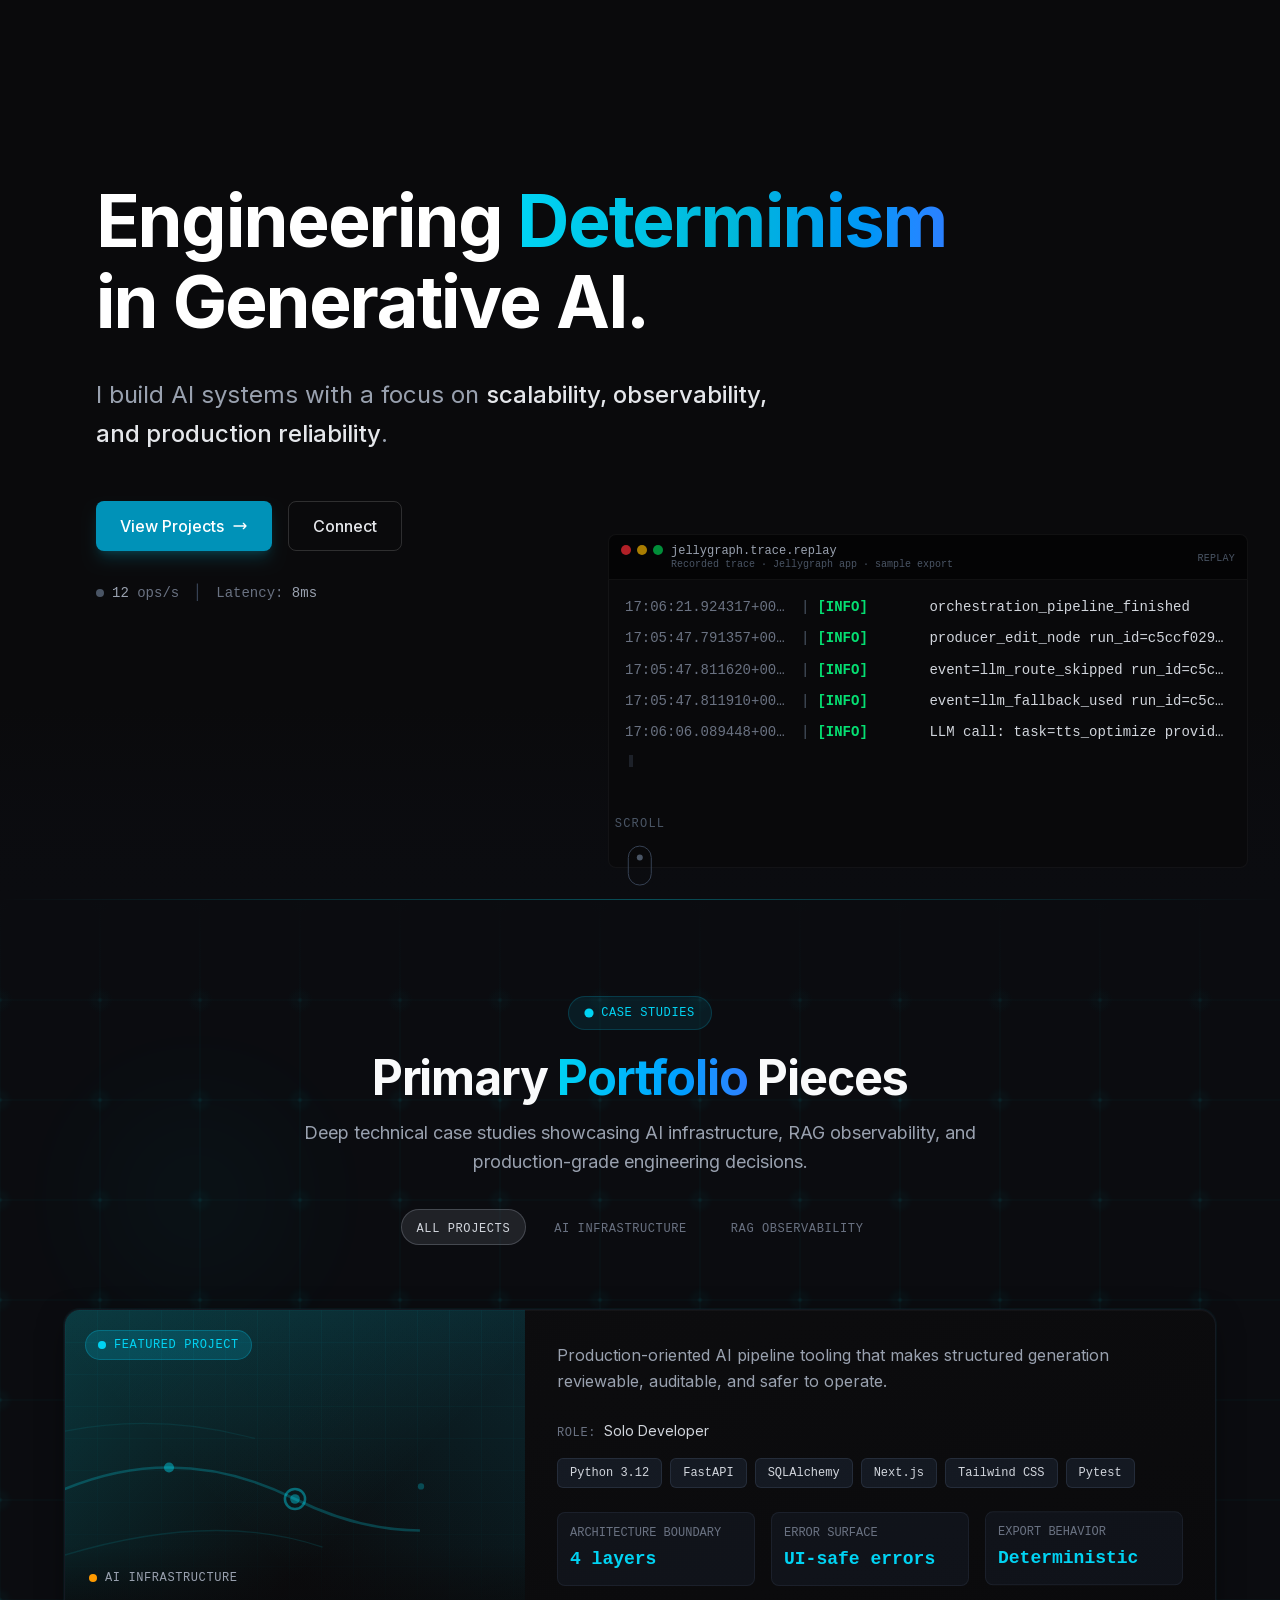
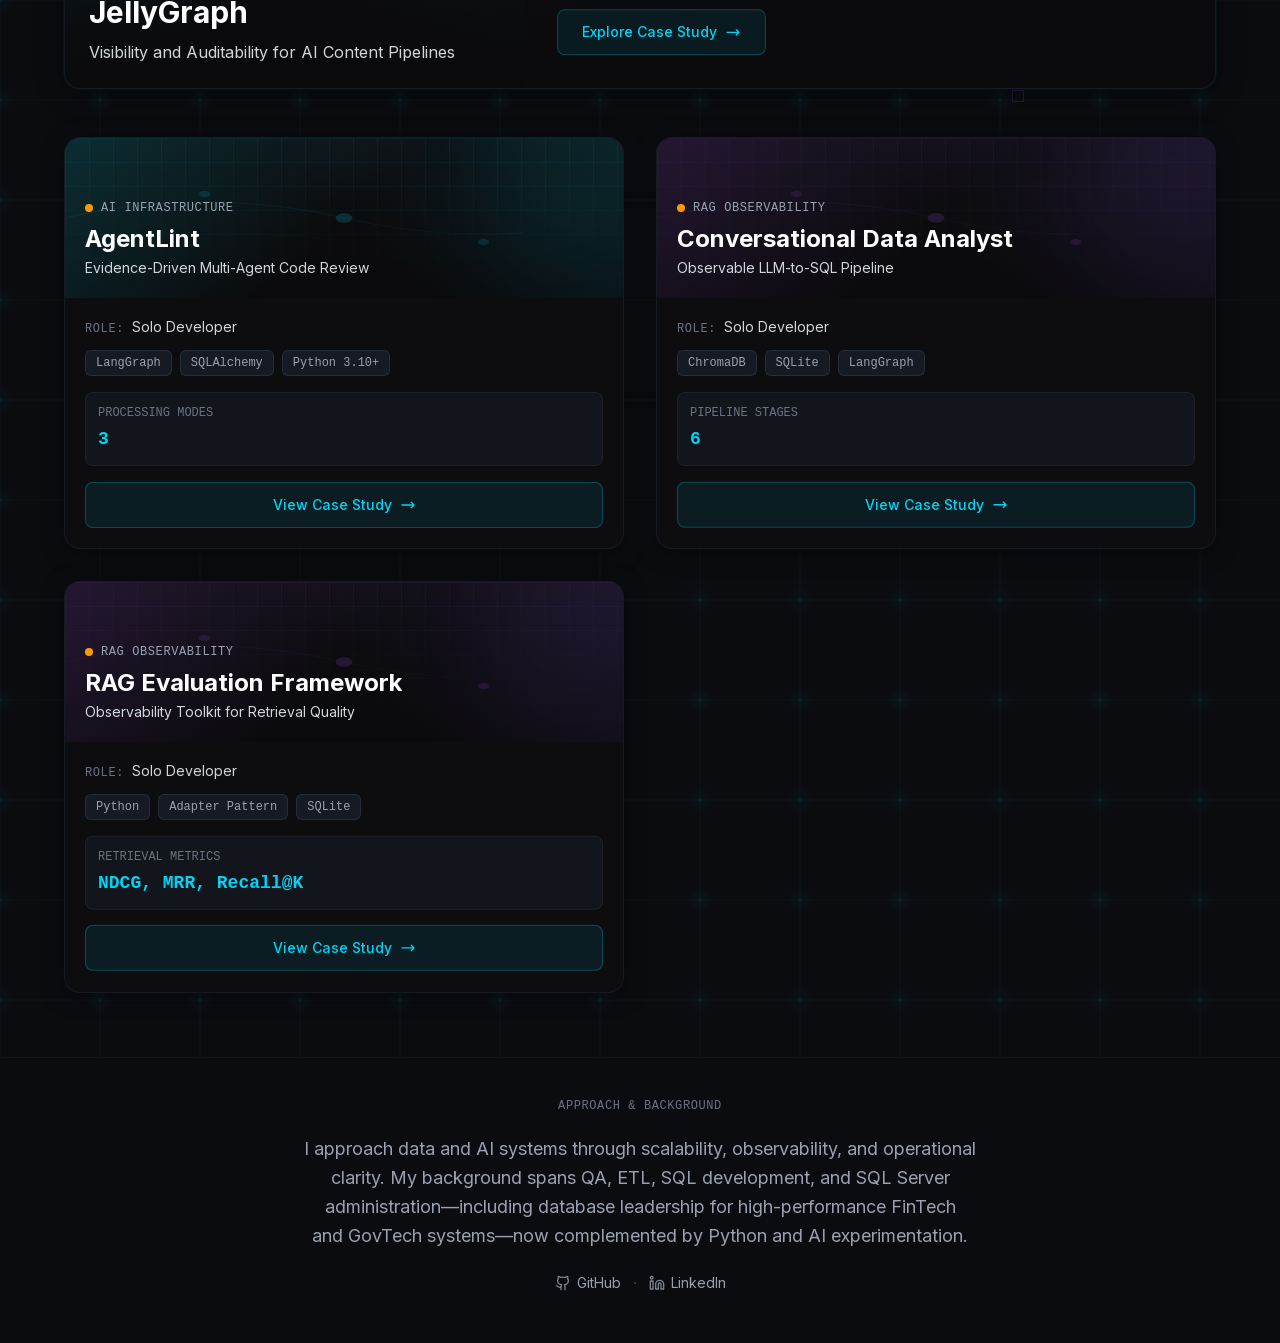
==== commit 80f754bd: "Deploy portfolio from VisualNarrativePortfolio" ====
--- a/index.html
+++ b/index.html
@@ -1,4 +1,4 @@
-<!DOCTYPE html><html lang="en"><head><meta charSet="utf-8"/><meta name="viewport" content="width=device-width, initial-scale=1"/><link rel="preload" href="/_next/static/media/83afe278b6a6bb3c-s.p.0q-301v4kxxnr.woff2" as="font" crossorigin="" type="font/woff2"/><link rel="stylesheet" href="/_next/static/chunks/0owoatfe1c0cc.css" data-precedence="next"/><link rel="preload" as="script" fetchPriority="low" href="/_next/static/chunks/0ht900cau6_ur.js"/><script src="/_next/static/chunks/00l-yd3t8dvwz.js" async=""></script><script src="/_next/static/chunks/16g.ca89g7fib.js" async=""></script><script src="/_next/static/chunks/turbopack-14evrwsj28xbr.js" async=""></script><script src="/_next/static/chunks/0dbhjjzl8qfwv.js" async=""></script><script src="/_next/static/chunks/0ckmufrxynj~0.js" async=""></script><meta name="next-size-adjust" content=""/><title>AI Infrastructure &amp; RAG Observability Portfolio</title><meta name="description" content="Top 1% technical portfolio showcasing AI infrastructure, RAG observability, and visual narrative engineering"/><meta name="author" content="Your Name"/><meta name="keywords" content="AI Infrastructure,RAG Observability,LLM Engineering,Machine Learning,Data Engineering,Full Stack Development,Portfolio"/><meta name="creator" content="Your Name"/><meta name="robots" content="index, follow"/><meta name="googlebot" content="index, follow, max-video-preview:-1, max-image-preview:large, max-snippet:-1"/><meta property="og:title" content="AI Infrastructure &amp; RAG Observability Portfolio"/><meta property="og:description" content="Top 1% technical portfolio showcasing AI infrastructure, RAG observability, and visual narrative engineering"/><meta property="og:url" content="https://yourusername.github.io/"/><meta property="og:site_name" content="AI Infrastructure &amp; RAG Observability Portfolio"/><meta property="og:locale" content="en_US"/><meta property="og:image" content="https://yourusername.github.io/og-image.png"/><meta property="og:image:width" content="1200"/><meta property="og:image:height" content="630"/><meta property="og:image:alt" content="AI Infrastructure &amp; RAG Observability Portfolio"/><meta property="og:type" content="website"/><meta name="twitter:card" content="summary_large_image"/><meta name="twitter:creator" content="@yourusername"/><meta name="twitter:title" content="AI Infrastructure &amp; RAG Observability Portfolio"/><meta name="twitter:description" content="Top 1% technical portfolio showcasing AI infrastructure, RAG observability, and visual narrative engineering"/><meta name="twitter:image" content="https://yourusername.github.io/og-image.png"/><script src="/_next/static/chunks/03~yq9q893hmn.js" noModule=""></script></head><body class="inter_5972bc34-module__OU16Qa__className min-h-dvh overflow-x-clip antialiased"><div hidden=""><!--$--><!--/$--></div><main class="overflow-x-clip bg-[#0b0c10] min-h-screen"><section class="relative flex h-[100dvh] min-h-[100svh] w-full max-w-full flex-col overflow-x-hidden overflow-y-hidden bg-obsidian-base"><div class="absolute inset-0 min-h-0 min-w-0"><canvas class="absolute inset-0 h-full w-full" style="background:#0A0A0C"></canvas></div><div class="absolute bottom-0 left-0 right-0 h-64 pointer-events-none" style="background:linear-gradient(to bottom, transparent 0%, #0A0A0C 100%)"></div><div class="relative z-10 flex h-full min-h-0 flex-1 flex-col"><div class=" flex min-h-0 flex-1 flex-col justify-center px-4 py-[max(0.75rem,env(safe-area-inset-top))] pb-28 max-[680px]:pb-24 sm:px-8 sm:pb-32 md:px-16 lg:px-24 [@media(max-height:700px)]:justify-start [@media(max-height:700px)]:pt-4 [@media(max-height:700px)]:pb-24 "><div class="max-w-4xl"><h1 class="text-balance text-3xl font-bold leading-[1.12] tracking-tight text-white sm:text-4xl md:text-5xl lg:text-6xl xl:text-7xl [@media(max-height:640px)]:text-[1.65rem] [@media(max-height:640px)]:sm:text-3xl" style="font-family:Inter, system-ui, sans-serif;opacity:0;transform:translateY(50px) scale(0.95)">Engineering<!-- --> <span class="text-transparent bg-clip-text bg-gradient-to-r from-cyan-400 via-cyan-500 to-blue-500">Determinism</span><br/>in Generative AI.</h1><p class="mt-3 max-w-2xl text-base leading-relaxed text-gray-300 sm:mt-6 sm:text-lg sm:text-gray-400 md:mt-8 md:text-xl lg:text-2xl [@media(max-height:640px)]:mt-3 [@media(max-height:640px)]:sm:text-base [@media(max-height:640px)]:md:text-lg" style="font-family:Inter, system-ui, sans-serif;opacity:0;transform:translateY(30px)">I build AI systems with a focus on<!-- --> <span class="font-medium text-gray-100 sm:text-gray-200">scalability, observability, and production reliability</span>.</p><div class="mt-5 flex w-full max-w-md flex-col gap-3 sm:mt-8 sm:max-w-none sm:flex-row sm:flex-wrap md:mt-12 sm:gap-4" style="opacity:0;transform:translateY(20px)"><button type="button" class=" inline-flex min-h-[44px] w-full items-center justify-center gap-2 rounded-lg bg-cyan-600 px-5 py-2.5 font-medium text-white shadow-lg shadow-cyan-500/20 transition-all duration-200 hover:bg-cyan-500 hover:shadow-cyan-500/30 sm:w-auto sm:px-6 sm:py-3 active:bg-cyan-600 "><span>View Projects</span><svg class="h-4 w-4 shrink-0" fill="none" stroke="currentColor" viewBox="0 0 24 24"><path stroke-linecap="round" stroke-linejoin="round" stroke-width="2" d="M17 8l4 4m0 0l-4 4m4-4H3"></path></svg></button><a href="https://linkedin.com/in/tsteele3204" target="_blank" rel="noopener noreferrer" class="inline-flex min-h-[44px] w-full items-center justify-center px-5 sm:w-auto sm:px-6 py-2.5 sm:py-3 bg-white/[0.03] sm:bg-transparent border border-white/15 hover:border-cyan-500/50 text-gray-200 hover:text-white font-medium rounded-lg transition-all duration-200 active:border-cyan-500/40">Connect</a></div><div class="mt-5 flex flex-wrap items-center gap-3 text-xs text-gray-400 sm:mt-8 sm:gap-4 sm:text-sm sm:text-gray-500 [@media(max-height:560px)]:hidden" style="opacity:0"><div class="flex items-center gap-2"><div class="h-2 w-2 rounded-full transition-colors duration-300 bg-gray-500 sm:bg-gray-600"></div><span class="font-mono"><span class="text-gray-300 sm:text-gray-400">12</span> <!-- -->ops/s</span></div><span class="hidden text-gray-700 sm:inline">|</span><span class="hidden font-mono sm:inline">Latency:<!-- --> <span class="text-gray-300 sm:text-gray-400">8<!-- -->ms</span></span></div><div class="mt-4 [@media(min-width:768px)]:hidden [@media(max-height:560px)]:hidden"><div class="pointer-events-none z-[12] md:hidden" aria-hidden="true" title="Recorded sample from a portfolio app export. Looped replay, not live telemetry."><div class="rounded-lg border border-obsidian-accent/48 bg-obsidian-darker/95 px-2.5 py-2 sm:px-3 sm:py-2.5" style="box-shadow:0 0 0 1px rgba(0, 232, 255, 0.1) inset"><div class="mb-2 space-y-0.5 border-b border-white/[0.06] pb-2 sm:mb-2.5 sm:pb-2"><p class="font-mono text-[9px] uppercase tracking-widest text-gray-500 sm:text-[10px]">Sample replay</p><p class="font-mono text-[10px] leading-tight text-gray-500 sm:text-[11px]">Recorded trace · Jellygraph · export</p></div><div class="min-w-0" style="opacity:1;transform:none"><div class="flex flex-wrap items-center gap-2 gap-y-1.5"><span class="inline-flex shrink-0 items-center rounded px-1.5 py-0.5 font-mono text-[10px] font-semibold uppercase tracking-wide ring-1 ring-inset ring-white/10 sm:text-[11px] text-green-400">INFO</span><span class="font-mono text-[10px] tabular-nums text-gray-500 sm:text-[11px]">17:06:21</span></div><p class="mt-2 line-clamp-3 break-words font-mono text-[11px] leading-snug text-gray-300 sm:mt-2.5 sm:line-clamp-4 sm:text-xs" title="INFO: orchestration_pipeline_finished">orchestration_pipeline_finished</p></div></div></div></div></div></div></div><div class="hidden md:block"><div class="absolute bottom-8 z-[15] left-4 right-4 max-w-[min(640px,calc(100%-2rem))] sm:left-8 sm:right-8 sm:max-w-[min(580px,calc(100%-4rem))] md:right-8 md:left-auto md:ml-auto md:max-w-[min(640px,calc(100%-4rem))]"><div class="flex items-start gap-2 border border-obsidian-accent/35 bg-obsidian-darker/95 px-3 py-2 rounded-t-lg" title="Recorded trace replay: pointer movement shortens or lengthens the step interval. Not live telemetry."><div class="flex gap-1.5 pt-0.5"><div class="h-2.5 w-2.5 rounded-full bg-red-500/70"></div><div class="h-2.5 w-2.5 rounded-full bg-yellow-500/70"></div><div class="h-2.5 w-2.5 rounded-full bg-green-500/70"></div></div><div class="min-w-0 flex-1"><div class="truncate font-mono text-xs text-gray-400">jellygraph.trace.replay</div><div class="font-mono text-[10px] leading-tight text-gray-600">Recorded trace · Jellygraph app · sample export</div></div><div class="ml-auto shrink-0"><span class="font-mono text-[10px] uppercase tracking-wide text-gray-600">Replay</span></div></div><div class="h-72 overflow-y-auto overscroll-contain border border-t-0 border-obsidian-accent/35 bg-obsidian-base/98 px-4 py-3 rounded-b-lg"><div class="flex min-w-0 items-center gap-x-2 whitespace-nowrap py-1.5 font-mono text-sm leading-snug"><span class="w-[10.5rem] shrink-0 tabular-nums text-gray-500 truncate" title="17:06:21.924317+00:00">17:06:21.924317+00:00</span><span class="shrink-0 text-gray-600" aria-hidden="true">|</span><span class="w-[6.5rem] shrink-0 font-semibold text-green-400">[<!-- -->INFO<!-- -->]</span><span class="min-w-0 flex-1 truncate text-gray-300" title="orchestration_pipeline_finished">orchestration_pipeline_finished</span></div><span aria-hidden="true" class="ml-1 inline-block h-3 w-1 translate-y-px bg-slate-500/45" style="opacity:0.5"></span></div></div></div><div class="pointer-events-none absolute bottom-[max(1.25rem,env(safe-area-inset-bottom))] left-1/2 z-20 flex -translate-x-1/2 flex-col items-center gap-2 [@media(max-height:520px)]:hidden" style="opacity:0;transform:translateY(-10px)"><span class="text-xs font-mono tracking-widest text-gray-500 sm:text-gray-600 uppercase">Scroll</span><div class="flex h-8 w-5 justify-center rounded-full border border-gray-600 pt-1.5 sm:h-10 sm:w-6 sm:border-gray-700 sm:pt-2"><div class="h-1 w-1 rounded-full bg-gray-500 sm:h-1.5 sm:w-1.5 sm:bg-gray-600"></div></div></div></section><div class="relative h-28 -mt-28 pointer-events-none overflow-x-clip md:h-48 md:-mt-48"><div class="absolute inset-0" style="background:linear-gradient(180deg, 
+<!DOCTYPE html><html lang="en"><head><meta charSet="utf-8"/><meta name="viewport" content="width=device-width, initial-scale=1"/><link rel="preload" href="/_next/static/media/83afe278b6a6bb3c-s.p.0q-301v4kxxnr.woff2" as="font" crossorigin="" type="font/woff2"/><link rel="stylesheet" href="/_next/static/chunks/0d2efdgab-fbk.css" data-precedence="next"/><link rel="preload" as="script" fetchPriority="low" href="/_next/static/chunks/0ht900cau6_ur.js"/><script src="/_next/static/chunks/00l-yd3t8dvwz.js" async=""></script><script src="/_next/static/chunks/16g.ca89g7fib.js" async=""></script><script src="/_next/static/chunks/turbopack-14evrwsj28xbr.js" async=""></script><script src="/_next/static/chunks/0dbhjjzl8qfwv.js" async=""></script><script src="/_next/static/chunks/0ttikh~-mkb2w.js" async=""></script><meta name="next-size-adjust" content=""/><title>AI Infrastructure &amp; RAG Observability Portfolio</title><meta name="description" content="Top 1% technical portfolio showcasing AI infrastructure, RAG observability, and visual narrative engineering"/><meta name="author" content="Your Name"/><meta name="keywords" content="AI Infrastructure,RAG Observability,LLM Engineering,Machine Learning,Data Engineering,Full Stack Development,Portfolio"/><meta name="creator" content="Your Name"/><meta name="robots" content="index, follow"/><meta name="googlebot" content="index, follow, max-video-preview:-1, max-image-preview:large, max-snippet:-1"/><meta property="og:title" content="AI Infrastructure &amp; RAG Observability Portfolio"/><meta property="og:description" content="Top 1% technical portfolio showcasing AI infrastructure, RAG observability, and visual narrative engineering"/><meta property="og:url" content="https://yourusername.github.io/"/><meta property="og:site_name" content="AI Infrastructure &amp; RAG Observability Portfolio"/><meta property="og:locale" content="en_US"/><meta property="og:image" content="https://yourusername.github.io/og-image.png"/><meta property="og:image:width" content="1200"/><meta property="og:image:height" content="630"/><meta property="og:image:alt" content="AI Infrastructure &amp; RAG Observability Portfolio"/><meta property="og:type" content="website"/><meta name="twitter:card" content="summary_large_image"/><meta name="twitter:creator" content="@yourusername"/><meta name="twitter:title" content="AI Infrastructure &amp; RAG Observability Portfolio"/><meta name="twitter:description" content="Top 1% technical portfolio showcasing AI infrastructure, RAG observability, and visual narrative engineering"/><meta name="twitter:image" content="https://yourusername.github.io/og-image.png"/><script src="/_next/static/chunks/03~yq9q893hmn.js" noModule=""></script></head><body class="inter_5972bc34-module__OU16Qa__className min-h-dvh overflow-x-clip antialiased"><div hidden=""><!--$--><!--/$--></div><main class="overflow-x-clip bg-[#0b0c10] min-h-screen"><section class="relative flex h-[100dvh] min-h-[100svh] w-full max-w-full flex-col overflow-x-hidden overflow-y-hidden bg-obsidian-base"><div class="absolute inset-0 min-h-0 min-w-0"><canvas class="absolute inset-0 h-full w-full" style="background:#0A0A0C"></canvas></div><div class="absolute bottom-0 left-0 right-0 h-64 pointer-events-none" style="background:linear-gradient(to bottom, transparent 0%, #0A0A0C 100%)"></div><div class="relative z-10 flex h-full min-h-0 flex-1 flex-col"><div class=" flex min-h-0 flex-1 flex-col justify-center px-4 py-[max(0.75rem,env(safe-area-inset-top))] pb-28 max-[680px]:pb-24 sm:px-8 sm:pb-32 md:px-16 lg:px-24 [@media(max-height:700px)]:justify-start [@media(max-height:700px)]:pt-4 [@media(max-height:700px)]:pb-24 "><div class="max-w-4xl"><h1 class="text-balance text-3xl font-bold leading-[1.12] tracking-tight text-white sm:text-4xl md:text-5xl lg:text-6xl xl:text-7xl [@media(max-height:640px)]:text-[1.65rem] [@media(max-height:640px)]:sm:text-3xl" style="font-family:Inter, system-ui, sans-serif;opacity:0;transform:translateY(50px) scale(0.95)">Engineering<!-- --> <span class="text-transparent bg-clip-text bg-gradient-to-r from-cyan-400 via-cyan-500 to-blue-500">Determinism</span><br/>in Generative AI.</h1><p class="mt-3 max-w-2xl text-base leading-relaxed text-gray-300 sm:mt-6 sm:text-lg sm:text-gray-400 md:mt-8 md:text-xl lg:text-2xl [@media(max-height:640px)]:mt-3 [@media(max-height:640px)]:sm:text-base [@media(max-height:640px)]:md:text-lg" style="font-family:Inter, system-ui, sans-serif;opacity:0;transform:translateY(30px)">I build AI systems with a focus on<!-- --> <span class="font-medium text-gray-100 sm:text-gray-200">scalability, observability, and production reliability</span>.</p><div class="mt-5 flex w-full max-w-md flex-col gap-3 sm:mt-8 sm:max-w-none sm:flex-row sm:flex-wrap md:mt-12 sm:gap-4" style="opacity:0;transform:translateY(20px)"><button type="button" class=" inline-flex min-h-[44px] w-full items-center justify-center gap-2 rounded-lg bg-cyan-600 px-5 py-2.5 font-medium text-white shadow-lg shadow-cyan-500/20 transition-all duration-200 hover:bg-cyan-500 hover:shadow-cyan-500/30 sm:w-auto sm:px-6 sm:py-3 active:bg-cyan-600 "><span>View Projects</span><svg class="h-4 w-4 shrink-0" fill="none" stroke="currentColor" viewBox="0 0 24 24"><path stroke-linecap="round" stroke-linejoin="round" stroke-width="2" d="M17 8l4 4m0 0l-4 4m4-4H3"></path></svg></button><a href="https://linkedin.com/in/tsteele3204" target="_blank" rel="noopener noreferrer" class="inline-flex min-h-[44px] w-full items-center justify-center px-5 sm:w-auto sm:px-6 py-2.5 sm:py-3 bg-white/[0.03] sm:bg-transparent border border-white/15 hover:border-cyan-500/50 text-gray-200 hover:text-white font-medium rounded-lg transition-all duration-200 active:border-cyan-500/40">Connect</a></div><div class="mt-5 flex flex-wrap items-center gap-3 text-xs text-gray-400 sm:mt-8 sm:gap-4 sm:text-sm sm:text-gray-500 [@media(max-height:560px)]:hidden" style="opacity:0"><div class="flex items-center gap-2"><div class="h-2 w-2 rounded-full transition-colors duration-300 bg-gray-500 sm:bg-gray-600"></div><span class="font-mono"><span class="text-gray-300 sm:text-gray-400">12</span> <!-- -->ops/s</span></div><span class="hidden text-gray-700 sm:inline">|</span><span class="hidden font-mono sm:inline">Latency:<!-- --> <span class="text-gray-300 sm:text-gray-400">8<!-- -->ms</span></span></div><div class="mt-4 [@media(min-width:768px)]:hidden [@media(max-height:560px)]:hidden"><div class="pointer-events-none z-[12] md:hidden" aria-hidden="true" title="Recorded sample from a portfolio app export. Looped replay, not live telemetry."><div class="rounded-lg border border-obsidian-accent/48 bg-obsidian-darker/95 px-2.5 py-2 sm:px-3 sm:py-2.5" style="box-shadow:0 0 0 1px rgba(0, 232, 255, 0.1) inset"><div class="mb-2 space-y-0.5 border-b border-white/[0.06] pb-2 sm:mb-2.5 sm:pb-2"><p class="font-mono text-[9px] uppercase tracking-widest text-gray-500 sm:text-[10px]">Sample replay</p><p class="font-mono text-[10px] leading-tight text-gray-500 sm:text-[11px]">Recorded trace · Jellygraph · export</p></div><div class="min-w-0" style="opacity:1;transform:none"><div class="flex flex-wrap items-center gap-2 gap-y-1.5"><span class="inline-flex shrink-0 items-center rounded px-1.5 py-0.5 font-mono text-[10px] font-semibold uppercase tracking-wide ring-1 ring-inset ring-white/10 sm:text-[11px] text-green-400">INFO</span><span class="font-mono text-[10px] tabular-nums text-gray-500 sm:text-[11px]">17:06:21</span></div><p class="mt-2 line-clamp-3 break-words font-mono text-[11px] leading-snug text-gray-300 sm:mt-2.5 sm:line-clamp-4 sm:text-xs" title="INFO: orchestration_pipeline_finished">orchestration_pipeline_finished</p></div></div></div></div></div></div></div><div class="hidden md:block"><div class="absolute bottom-8 z-[15] left-4 right-4 max-w-[min(640px,calc(100%-2rem))] sm:left-8 sm:right-8 sm:max-w-[min(580px,calc(100%-4rem))] md:right-8 md:left-auto md:ml-auto md:max-w-[min(640px,calc(100%-4rem))]"><div class="flex items-start gap-2 border border-obsidian-accent/35 bg-obsidian-darker/95 px-3 py-2 rounded-t-lg" title="Recorded trace replay: pointer movement shortens or lengthens the step interval. Not live telemetry."><div class="flex gap-1.5 pt-0.5"><div class="h-2.5 w-2.5 rounded-full bg-red-500/70"></div><div class="h-2.5 w-2.5 rounded-full bg-yellow-500/70"></div><div class="h-2.5 w-2.5 rounded-full bg-green-500/70"></div></div><div class="min-w-0 flex-1"><div class="truncate font-mono text-xs text-gray-400">jellygraph.trace.replay</div><div class="font-mono text-[10px] leading-tight text-gray-600">Recorded trace · Jellygraph app · sample export</div></div><div class="ml-auto shrink-0"><span class="font-mono text-[10px] uppercase tracking-wide text-gray-600">Replay</span></div></div><div class="h-72 overflow-y-auto overscroll-contain border border-t-0 border-obsidian-accent/35 bg-obsidian-base/98 px-4 py-3 rounded-b-lg"><div class="flex min-w-0 items-center gap-x-2 whitespace-nowrap py-1.5 font-mono text-sm leading-snug"><span class="w-[10.5rem] shrink-0 tabular-nums text-gray-500 truncate" title="17:06:21.924317+00:00">17:06:21.924317+00:00</span><span class="shrink-0 text-gray-600" aria-hidden="true">|</span><span class="w-[6.5rem] shrink-0 font-semibold text-green-400">[<!-- -->INFO<!-- -->]</span><span class="min-w-0 flex-1 truncate text-gray-300" title="orchestration_pipeline_finished">orchestration_pipeline_finished</span></div><span aria-hidden="true" class="ml-1 inline-block h-3 w-1 translate-y-px bg-slate-500/45" style="opacity:0.5"></span></div></div></div><div class="pointer-events-none absolute bottom-[max(1.25rem,env(safe-area-inset-bottom))] left-1/2 z-20 flex -translate-x-1/2 flex-col items-center gap-2 [@media(max-height:520px)]:hidden" style="opacity:0;transform:translateY(-10px)"><span class="text-xs font-mono tracking-widest text-gray-500 sm:text-gray-600 uppercase">Scroll</span><div class="flex h-8 w-5 justify-center rounded-full border border-gray-600 pt-1.5 sm:h-10 sm:w-6 sm:border-gray-700 sm:pt-2"><div class="h-1 w-1 rounded-full bg-gray-500 sm:h-1.5 sm:w-1.5 sm:bg-gray-600"></div></div></div></section><div class="relative h-28 -mt-28 pointer-events-none overflow-x-clip md:h-48 md:-mt-48"><div class="absolute inset-0" style="background:linear-gradient(180deg, 
               transparent 0%, 
               rgba(11, 12, 16, 0.3) 20%,
               rgba(11, 12, 16, 0.7) 50%,
@@ -58,4 +58,4 @@
                   bg-amber-500 animate-pulse
                   
                   
-                "></span><span class="text-xs font-mono text-gray-400 uppercase tracking-wider">rag observability</span></div><h3 class="text-xl md:text-2xl font-bold text-white leading-tight break-words">RAG Evaluation Framework</h3><p class="text-sm text-gray-300 mt-1">Observability Toolkit for Retrieval Quality</p></div></div><div class="flex-1 flex flex-col p-5 pt-4"><div class="mb-3"><span class="text-xs font-mono text-gray-500 uppercase tracking-wider">Role:<!-- --> </span><span class="text-sm text-gray-300">Solo Developer</span></div><div class="flex flex-wrap gap-2 mb-4"><span class=" px-2.5 py-1 text-xs font-mono bg-gray-800/50 text-gray-400 border border-gray-700/50 rounded-md group-hover:border-gray-600/50 group-hover:text-gray-300 transition-colors duration-300 " style="opacity:0;transform:scale(0.8)">Python</span><span class=" px-2.5 py-1 text-xs font-mono bg-gray-800/50 text-gray-400 border border-gray-700/50 rounded-md group-hover:border-gray-600/50 group-hover:text-gray-300 transition-colors duration-300 " style="opacity:0;transform:scale(0.8)">Adapter Pattern</span><span class=" px-2.5 py-1 text-xs font-mono bg-gray-800/50 text-gray-400 border border-gray-700/50 rounded-md group-hover:border-gray-600/50 group-hover:text-gray-300 transition-colors duration-300 " style="opacity:0;transform:scale(0.8)">SQLite</span></div><div class="mb-4 p-3 rounded-lg bg-gray-800/30 border border-gray-700/30 group-hover:border-cyan-500/20 transition-colors duration-300" style="opacity:0;transform:translateY(10px)"><p class="text-xs font-mono text-gray-500 uppercase mb-1">Retrieval Metrics</p><p class="text-lg font-bold text-cyan-400 font-mono">NDCG, MRR, Recall@K</p></div><div class="flex-1"></div><button class=" w-full mt-auto py-3 px-4 bg-cyan-500/10 hover:bg-cyan-500/20 border border-cyan-500/30 hover:border-cyan-500/50 text-cyan-400 text-sm font-medium rounded-lg transition-all duration-200 flex items-center justify-center gap-2 group-hover:shadow-lg group-hover:shadow-cyan-500/10 " style="opacity:0;transform:translateY(10px)"><span>View Case Study</span><svg class="w-4 h-4" fill="none" stroke="currentColor" viewBox="0 0 24 24"><path stroke-linecap="round" stroke-linejoin="round" stroke-width="2" d="M17 8l4 4m0 0l-4 4m4-4H3"></path></svg></button></div><div class="absolute inset-0 pointer-events-none rounded-2xl"></div></div></article></div></div></section><footer id="site-footer" class="relative z-10 border-t border-gray-800/30 px-6 pt-8 pb-[max(2.5rem,env(safe-area-inset-bottom))] sm:px-8 sm:pb-12 sm:pt-10 md:px-12 lg:px-16"><div class="mx-auto flex w-full max-w-3xl flex-col items-center gap-5 text-center"><p class="text-xs font-mono uppercase tracking-wider text-gray-500">Approach &amp; background</p><p class="text-balance text-sm leading-relaxed text-gray-400 sm:text-base lg:text-lg">I approach data and AI systems through scalability, observability, and operational clarity. My background spans QA, ETL, SQL development, and SQL Server administration—including database leadership for high-performance FinTech and GovTech systems—now complemented by Python and AI experimentation.</p><nav class="flex flex-wrap items-center justify-center gap-y-2" aria-label="Professional links"><a href="https://github.com/tsteelesql" class="inline-flex items-center gap-1.5 text-sm text-gray-400 hover:text-cyan-400/90 transition-colors duration-200 py-2 sm:py-0" target="_blank" rel="noopener noreferrer"><svg xmlns="http://www.w3.org/2000/svg" width="24" height="24" viewBox="0 0 24 24" fill="none" stroke="currentColor" stroke-width="2" stroke-linecap="round" stroke-linejoin="round" class="lucide lucide-github h-4 w-4 shrink-0 opacity-80" aria-hidden="true"><path d="M15 22v-4a4.8 4.8 0 0 0-1-3.5c3 0 6-2 6-5.5.08-1.25-.27-2.48-1-3.5.28-1.15.28-2.35 0-3.5 0 0-1 0-3 1.5-2.64-.5-5.36-.5-8 0C6 2 5 2 5 2c-.3 1.15-.3 2.35 0 3.5A5.403 5.403 0 0 0 4 9c0 3.5 3 5.5 6 5.5-.39.49-.68 1.05-.85 1.65-.17.6-.22 1.23-.15 1.85v4"></path><path d="M9 18c-4.51 2-5-2-7-2"></path></svg>GitHub</a><span class="select-none px-2 text-gray-700 sm:px-3" aria-hidden="true">·</span><a href="https://linkedin.com/in/tsteele3204" class="inline-flex items-center gap-1.5 text-sm text-gray-400 hover:text-cyan-400/90 transition-colors duration-200 py-2 sm:py-0" target="_blank" rel="noopener noreferrer"><svg xmlns="http://www.w3.org/2000/svg" width="24" height="24" viewBox="0 0 24 24" fill="none" stroke="currentColor" stroke-width="2" stroke-linecap="round" stroke-linejoin="round" class="lucide lucide-linkedin h-4 w-4 shrink-0 opacity-80" aria-hidden="true"><path d="M16 8a6 6 0 0 1 6 6v7h-4v-7a2 2 0 0 0-2-2 2 2 0 0 0-2 2v7h-4v-7a6 6 0 0 1 6-6z"></path><rect width="4" height="12" x="2" y="9"></rect><circle cx="4" cy="4" r="2"></circle></svg>LinkedIn</a></nav></div></footer></main><!--$--><!--/$--><script src="/_next/static/chunks/0ht900cau6_ur.js" id="_R_" async=""></script><script>(self.__next_f=self.__next_f||[]).push([0])</script><script>self.__next_f.push([1,"1:\"$Sreact.fragment\"\n2:I[39756,[\"/_next/static/chunks/0dbhjjzl8qfwv.js\"],\"default\"]\n3:I[37457,[\"/_next/static/chunks/0dbhjjzl8qfwv.js\"],\"default\"]\n4:I[47257,[\"/_next/static/chunks/0dbhjjzl8qfwv.js\"],\"ClientPageRoot\"]\n5:I[52683,[\"/_next/static/chunks/0dbhjjzl8qfwv.js\",\"/_next/static/chunks/0ckmufrxynj~0.js\"],\"default\"]\n8:I[97367,[\"/_next/static/chunks/0dbhjjzl8qfwv.js\"],\"OutletBoundary\"]\n9:\"$Sreact.suspense\"\nb:I[97367,[\"/_next/static/chunks/0dbhjjzl8qfwv.js\"],\"ViewportBoundary\"]\nd:I[97367,[\"/_next/static/chunks/0dbhjjzl8qfwv.js\"],\"MetadataBoundary\"]\nf:I[68027,[\"/_next/static/chunks/0dbhjjzl8qfwv.js\"],\"default\",1]\n:HL[\"/_next/static/chunks/0owoatfe1c0cc.css\",\"style\"]\n:HL[\"/_next/static/media/83afe278b6a6bb3c-s.p.0q-301v4kxxnr.woff2\",\"font\",{\"crossOrigin\":\"\",\"type\":\"font/woff2\"}]\n"])</script><script>self.__next_f.push([1,"0:{\"P\":null,\"c\":[\"\",\"\"],\"q\":\"\",\"i\":false,\"f\":[[[\"\",{\"children\":[\"__PAGE__\",{}]},\"$undefined\",\"$undefined\",16],[[\"$\",\"$1\",\"c\",{\"children\":[[[\"$\",\"link\",\"0\",{\"rel\":\"stylesheet\",\"href\":\"/_next/static/chunks/0owoatfe1c0cc.css\",\"precedence\":\"next\",\"crossOrigin\":\"$undefined\",\"nonce\":\"$undefined\"}],[\"$\",\"script\",\"script-0\",{\"src\":\"/_next/static/chunks/0dbhjjzl8qfwv.js\",\"async\":true,\"nonce\":\"$undefined\"}]],[\"$\",\"html\",null,{\"lang\":\"en\",\"children\":[\"$\",\"body\",null,{\"className\":\"inter_5972bc34-module__OU16Qa__className min-h-dvh overflow-x-clip antialiased\",\"children\":[\"$\",\"$L2\",null,{\"parallelRouterKey\":\"children\",\"error\":\"$undefined\",\"errorStyles\":\"$undefined\",\"errorScripts\":\"$undefined\",\"template\":[\"$\",\"$L3\",null,{}],\"templateStyles\":\"$undefined\",\"templateScripts\":\"$undefined\",\"notFound\":[[[\"$\",\"title\",null,{\"children\":\"404: This page could not be found.\"}],[\"$\",\"div\",null,{\"style\":{\"fontFamily\":\"system-ui,\\\"Segoe UI\\\",Roboto,Helvetica,Arial,sans-serif,\\\"Apple Color Emoji\\\",\\\"Segoe UI Emoji\\\"\",\"height\":\"100vh\",\"textAlign\":\"center\",\"display\":\"flex\",\"flexDirection\":\"column\",\"alignItems\":\"center\",\"justifyContent\":\"center\"},\"children\":[\"$\",\"div\",null,{\"children\":[[\"$\",\"style\",null,{\"dangerouslySetInnerHTML\":{\"__html\":\"body{color:#000;background:#fff;margin:0}.next-error-h1{border-right:1px solid rgba(0,0,0,.3)}@media (prefers-color-scheme:dark){body{color:#fff;background:#000}.next-error-h1{border-right:1px solid rgba(255,255,255,.3)}}\"}}],[\"$\",\"h1\",null,{\"className\":\"next-error-h1\",\"style\":{\"display\":\"inline-block\",\"margin\":\"0 20px 0 0\",\"padding\":\"0 23px 0 0\",\"fontSize\":24,\"fontWeight\":500,\"verticalAlign\":\"top\",\"lineHeight\":\"49px\"},\"children\":404}],[\"$\",\"div\",null,{\"style\":{\"display\":\"inline-block\"},\"children\":[\"$\",\"h2\",null,{\"style\":{\"fontSize\":14,\"fontWeight\":400,\"lineHeight\":\"49px\",\"margin\":0},\"children\":\"This page could not be found.\"}]}]]}]}]],[]],\"forbidden\":\"$undefined\",\"unauthorized\":\"$undefined\"}]}]}]]}],{\"children\":[[\"$\",\"$1\",\"c\",{\"children\":[[\"$\",\"$L4\",null,{\"Component\":\"$5\",\"serverProvidedParams\":{\"searchParams\":{},\"params\":{},\"promises\":[\"$@6\",\"$@7\"]}}],[[\"$\",\"script\",\"script-0\",{\"src\":\"/_next/static/chunks/0ckmufrxynj~0.js\",\"async\":true,\"nonce\":\"$undefined\"}]],[\"$\",\"$L8\",null,{\"children\":[\"$\",\"$9\",null,{\"name\":\"Next.MetadataOutlet\",\"children\":\"$@a\"}]}]]}],{},null,false,null]},null,false,null],[\"$\",\"$1\",\"h\",{\"children\":[null,[\"$\",\"$Lb\",null,{\"children\":\"$Lc\"}],[\"$\",\"div\",null,{\"hidden\":true,\"children\":[\"$\",\"$Ld\",null,{\"children\":[\"$\",\"$9\",null,{\"name\":\"Next.Metadata\",\"children\":\"$Le\"}]}]}],[\"$\",\"meta\",null,{\"name\":\"next-size-adjust\",\"content\":\"\"}]]}],false]],\"m\":\"$undefined\",\"G\":[\"$f\",[[\"$\",\"link\",\"0\",{\"rel\":\"stylesheet\",\"href\":\"/_next/static/chunks/0owoatfe1c0cc.css\",\"precedence\":\"next\",\"crossOrigin\":\"$undefined\",\"nonce\":\"$undefined\"}]]],\"S\":true,\"h\":null,\"s\":\"$undefined\",\"l\":\"$undefined\",\"p\":\"$undefined\",\"d\":\"$undefined\",\"b\":\"aFJjoUVFi-QcftgZBygVc\"}\n"])</script><script>self.__next_f.push([1,"6:{}\n7:\"$0:f:0:1:1:children:0:props:children:0:props:serverProvidedParams:params\"\n"])</script><script>self.__next_f.push([1,"c:[[\"$\",\"meta\",\"0\",{\"charSet\":\"utf-8\"}],[\"$\",\"meta\",\"1\",{\"name\":\"viewport\",\"content\":\"width=device-width, initial-scale=1\"}]]\n"])</script><script>self.__next_f.push([1,"a:null\n"])</script><script>self.__next_f.push([1,"e:[[\"$\",\"title\",\"0\",{\"children\":\"AI Infrastructure \u0026 RAG Observability Portfolio\"}],[\"$\",\"meta\",\"1\",{\"name\":\"description\",\"content\":\"Top 1% technical portfolio showcasing AI infrastructure, RAG observability, and visual narrative engineering\"}],[\"$\",\"meta\",\"2\",{\"name\":\"author\",\"content\":\"Your Name\"}],[\"$\",\"meta\",\"3\",{\"name\":\"keywords\",\"content\":\"AI Infrastructure,RAG Observability,LLM Engineering,Machine Learning,Data Engineering,Full Stack Development,Portfolio\"}],[\"$\",\"meta\",\"4\",{\"name\":\"creator\",\"content\":\"Your Name\"}],[\"$\",\"meta\",\"5\",{\"name\":\"robots\",\"content\":\"index, follow\"}],[\"$\",\"meta\",\"6\",{\"name\":\"googlebot\",\"content\":\"index, follow, max-video-preview:-1, max-image-preview:large, max-snippet:-1\"}],[\"$\",\"meta\",\"7\",{\"property\":\"og:title\",\"content\":\"AI Infrastructure \u0026 RAG Observability Portfolio\"}],[\"$\",\"meta\",\"8\",{\"property\":\"og:description\",\"content\":\"Top 1% technical portfolio showcasing AI infrastructure, RAG observability, and visual narrative engineering\"}],[\"$\",\"meta\",\"9\",{\"property\":\"og:url\",\"content\":\"https://yourusername.github.io/\"}],[\"$\",\"meta\",\"10\",{\"property\":\"og:site_name\",\"content\":\"AI Infrastructure \u0026 RAG Observability Portfolio\"}],[\"$\",\"meta\",\"11\",{\"property\":\"og:locale\",\"content\":\"en_US\"}],[\"$\",\"meta\",\"12\",{\"property\":\"og:image\",\"content\":\"https://yourusername.github.io/og-image.png\"}],[\"$\",\"meta\",\"13\",{\"property\":\"og:image:width\",\"content\":\"1200\"}],[\"$\",\"meta\",\"14\",{\"property\":\"og:image:height\",\"content\":\"630\"}],[\"$\",\"meta\",\"15\",{\"property\":\"og:image:alt\",\"content\":\"AI Infrastructure \u0026 RAG Observability Portfolio\"}],[\"$\",\"meta\",\"16\",{\"property\":\"og:type\",\"content\":\"website\"}],[\"$\",\"meta\",\"17\",{\"name\":\"twitter:card\",\"content\":\"summary_large_image\"}],[\"$\",\"meta\",\"18\",{\"name\":\"twitter:creator\",\"content\":\"@yourusername\"}],[\"$\",\"meta\",\"19\",{\"name\":\"twitter:title\",\"content\":\"AI Infrastructure \u0026 RAG Observability Portfolio\"}],[\"$\",\"meta\",\"20\",{\"name\":\"twitter:description\",\"content\":\"Top 1% technical portfolio showcasing AI infrastructure, RAG observability, and visual narrative engineering\"}],[\"$\",\"meta\",\"21\",{\"name\":\"twitter:image\",\"content\":\"https://yourusername.github.io/og-image.png\"}]]\n"])</script></body></html>+                "></span><span class="text-xs font-mono text-gray-400 uppercase tracking-wider">rag observability</span></div><h3 class="text-xl md:text-2xl font-bold text-white leading-tight break-words">RAG Evaluation Framework</h3><p class="text-sm text-gray-300 mt-1">Observability Toolkit for Retrieval Quality</p></div></div><div class="flex-1 flex flex-col p-5 pt-4"><div class="mb-3"><span class="text-xs font-mono text-gray-500 uppercase tracking-wider">Role:<!-- --> </span><span class="text-sm text-gray-300">Solo Developer</span></div><div class="flex flex-wrap gap-2 mb-4"><span class=" px-2.5 py-1 text-xs font-mono bg-gray-800/50 text-gray-400 border border-gray-700/50 rounded-md group-hover:border-gray-600/50 group-hover:text-gray-300 transition-colors duration-300 " style="opacity:0;transform:scale(0.8)">Python</span><span class=" px-2.5 py-1 text-xs font-mono bg-gray-800/50 text-gray-400 border border-gray-700/50 rounded-md group-hover:border-gray-600/50 group-hover:text-gray-300 transition-colors duration-300 " style="opacity:0;transform:scale(0.8)">Adapter Pattern</span><span class=" px-2.5 py-1 text-xs font-mono bg-gray-800/50 text-gray-400 border border-gray-700/50 rounded-md group-hover:border-gray-600/50 group-hover:text-gray-300 transition-colors duration-300 " style="opacity:0;transform:scale(0.8)">SQLite</span></div><div class="mb-4 p-3 rounded-lg bg-gray-800/30 border border-gray-700/30 group-hover:border-cyan-500/20 transition-colors duration-300" style="opacity:0;transform:translateY(10px)"><p class="text-xs font-mono text-gray-500 uppercase mb-1">Retrieval Metrics</p><p class="text-lg font-bold text-cyan-400 font-mono">NDCG, MRR, Recall@K</p></div><div class="flex-1"></div><button class=" w-full mt-auto py-3 px-4 bg-cyan-500/10 hover:bg-cyan-500/20 border border-cyan-500/30 hover:border-cyan-500/50 text-cyan-400 text-sm font-medium rounded-lg transition-all duration-200 flex items-center justify-center gap-2 group-hover:shadow-lg group-hover:shadow-cyan-500/10 " style="opacity:0;transform:translateY(10px)"><span>View Case Study</span><svg class="w-4 h-4" fill="none" stroke="currentColor" viewBox="0 0 24 24"><path stroke-linecap="round" stroke-linejoin="round" stroke-width="2" d="M17 8l4 4m0 0l-4 4m4-4H3"></path></svg></button></div><div class="absolute inset-0 pointer-events-none rounded-2xl"></div></div></article></div></div></section><footer id="site-footer" class="relative z-10 border-t border-gray-800/30 px-6 pt-8 pb-[max(2.5rem,env(safe-area-inset-bottom))] sm:px-8 sm:pb-12 sm:pt-10 md:px-12 lg:px-16"><div class="mx-auto flex w-full max-w-3xl flex-col items-center gap-5 text-center"><p class="text-xs font-mono uppercase tracking-wider text-gray-500">Approach &amp; background</p><p class="text-balance text-sm leading-relaxed text-gray-400 sm:text-base lg:text-lg">I approach data and AI systems through scalability, observability, and operational clarity. My background spans QA, ETL, SQL development, and SQL Server administration—including database leadership for high-performance FinTech and GovTech systems—now complemented by Python and AI experimentation.</p><nav class="flex flex-wrap items-center justify-center gap-y-2" aria-label="Professional links"><a href="https://github.com/tsteelesql" class="inline-flex items-center gap-1.5 text-sm text-gray-400 hover:text-cyan-400/90 transition-colors duration-200 py-2 sm:py-0" target="_blank" rel="noopener noreferrer"><svg xmlns="http://www.w3.org/2000/svg" width="24" height="24" viewBox="0 0 24 24" fill="none" stroke="currentColor" stroke-width="2" stroke-linecap="round" stroke-linejoin="round" class="lucide lucide-github h-4 w-4 shrink-0 opacity-80" aria-hidden="true"><path d="M15 22v-4a4.8 4.8 0 0 0-1-3.5c3 0 6-2 6-5.5.08-1.25-.27-2.48-1-3.5.28-1.15.28-2.35 0-3.5 0 0-1 0-3 1.5-2.64-.5-5.36-.5-8 0C6 2 5 2 5 2c-.3 1.15-.3 2.35 0 3.5A5.403 5.403 0 0 0 4 9c0 3.5 3 5.5 6 5.5-.39.49-.68 1.05-.85 1.65-.17.6-.22 1.23-.15 1.85v4"></path><path d="M9 18c-4.51 2-5-2-7-2"></path></svg>GitHub</a><span class="select-none px-2 text-gray-700 sm:px-3" aria-hidden="true">·</span><a href="https://linkedin.com/in/tsteele3204" class="inline-flex items-center gap-1.5 text-sm text-gray-400 hover:text-cyan-400/90 transition-colors duration-200 py-2 sm:py-0" target="_blank" rel="noopener noreferrer"><svg xmlns="http://www.w3.org/2000/svg" width="24" height="24" viewBox="0 0 24 24" fill="none" stroke="currentColor" stroke-width="2" stroke-linecap="round" stroke-linejoin="round" class="lucide lucide-linkedin h-4 w-4 shrink-0 opacity-80" aria-hidden="true"><path d="M16 8a6 6 0 0 1 6 6v7h-4v-7a2 2 0 0 0-2-2 2 2 0 0 0-2 2v7h-4v-7a6 6 0 0 1 6-6z"></path><rect width="4" height="12" x="2" y="9"></rect><circle cx="4" cy="4" r="2"></circle></svg>LinkedIn</a></nav></div></footer></main><!--$--><!--/$--><script src="/_next/static/chunks/0ht900cau6_ur.js" id="_R_" async=""></script><script>(self.__next_f=self.__next_f||[]).push([0])</script><script>self.__next_f.push([1,"1:\"$Sreact.fragment\"\n2:I[39756,[\"/_next/static/chunks/0dbhjjzl8qfwv.js\"],\"default\"]\n3:I[37457,[\"/_next/static/chunks/0dbhjjzl8qfwv.js\"],\"default\"]\n4:I[47257,[\"/_next/static/chunks/0dbhjjzl8qfwv.js\"],\"ClientPageRoot\"]\n5:I[52683,[\"/_next/static/chunks/0dbhjjzl8qfwv.js\",\"/_next/static/chunks/0ttikh~-mkb2w.js\"],\"default\"]\n8:I[97367,[\"/_next/static/chunks/0dbhjjzl8qfwv.js\"],\"OutletBoundary\"]\n9:\"$Sreact.suspense\"\nb:I[97367,[\"/_next/static/chunks/0dbhjjzl8qfwv.js\"],\"ViewportBoundary\"]\nd:I[97367,[\"/_next/static/chunks/0dbhjjzl8qfwv.js\"],\"MetadataBoundary\"]\nf:I[68027,[\"/_next/static/chunks/0dbhjjzl8qfwv.js\"],\"default\",1]\n:HL[\"/_next/static/chunks/0d2efdgab-fbk.css\",\"style\"]\n:HL[\"/_next/static/media/83afe278b6a6bb3c-s.p.0q-301v4kxxnr.woff2\",\"font\",{\"crossOrigin\":\"\",\"type\":\"font/woff2\"}]\n"])</script><script>self.__next_f.push([1,"0:{\"P\":null,\"c\":[\"\",\"\"],\"q\":\"\",\"i\":false,\"f\":[[[\"\",{\"children\":[\"__PAGE__\",{}]},\"$undefined\",\"$undefined\",16],[[\"$\",\"$1\",\"c\",{\"children\":[[[\"$\",\"link\",\"0\",{\"rel\":\"stylesheet\",\"href\":\"/_next/static/chunks/0d2efdgab-fbk.css\",\"precedence\":\"next\",\"crossOrigin\":\"$undefined\",\"nonce\":\"$undefined\"}],[\"$\",\"script\",\"script-0\",{\"src\":\"/_next/static/chunks/0dbhjjzl8qfwv.js\",\"async\":true,\"nonce\":\"$undefined\"}]],[\"$\",\"html\",null,{\"lang\":\"en\",\"children\":[\"$\",\"body\",null,{\"className\":\"inter_5972bc34-module__OU16Qa__className min-h-dvh overflow-x-clip antialiased\",\"children\":[\"$\",\"$L2\",null,{\"parallelRouterKey\":\"children\",\"error\":\"$undefined\",\"errorStyles\":\"$undefined\",\"errorScripts\":\"$undefined\",\"template\":[\"$\",\"$L3\",null,{}],\"templateStyles\":\"$undefined\",\"templateScripts\":\"$undefined\",\"notFound\":[[[\"$\",\"title\",null,{\"children\":\"404: This page could not be found.\"}],[\"$\",\"div\",null,{\"style\":{\"fontFamily\":\"system-ui,\\\"Segoe UI\\\",Roboto,Helvetica,Arial,sans-serif,\\\"Apple Color Emoji\\\",\\\"Segoe UI Emoji\\\"\",\"height\":\"100vh\",\"textAlign\":\"center\",\"display\":\"flex\",\"flexDirection\":\"column\",\"alignItems\":\"center\",\"justifyContent\":\"center\"},\"children\":[\"$\",\"div\",null,{\"children\":[[\"$\",\"style\",null,{\"dangerouslySetInnerHTML\":{\"__html\":\"body{color:#000;background:#fff;margin:0}.next-error-h1{border-right:1px solid rgba(0,0,0,.3)}@media (prefers-color-scheme:dark){body{color:#fff;background:#000}.next-error-h1{border-right:1px solid rgba(255,255,255,.3)}}\"}}],[\"$\",\"h1\",null,{\"className\":\"next-error-h1\",\"style\":{\"display\":\"inline-block\",\"margin\":\"0 20px 0 0\",\"padding\":\"0 23px 0 0\",\"fontSize\":24,\"fontWeight\":500,\"verticalAlign\":\"top\",\"lineHeight\":\"49px\"},\"children\":404}],[\"$\",\"div\",null,{\"style\":{\"display\":\"inline-block\"},\"children\":[\"$\",\"h2\",null,{\"style\":{\"fontSize\":14,\"fontWeight\":400,\"lineHeight\":\"49px\",\"margin\":0},\"children\":\"This page could not be found.\"}]}]]}]}]],[]],\"forbidden\":\"$undefined\",\"unauthorized\":\"$undefined\"}]}]}]]}],{\"children\":[[\"$\",\"$1\",\"c\",{\"children\":[[\"$\",\"$L4\",null,{\"Component\":\"$5\",\"serverProvidedParams\":{\"searchParams\":{},\"params\":{},\"promises\":[\"$@6\",\"$@7\"]}}],[[\"$\",\"script\",\"script-0\",{\"src\":\"/_next/static/chunks/0ttikh~-mkb2w.js\",\"async\":true,\"nonce\":\"$undefined\"}]],[\"$\",\"$L8\",null,{\"children\":[\"$\",\"$9\",null,{\"name\":\"Next.MetadataOutlet\",\"children\":\"$@a\"}]}]]}],{},null,false,null]},null,false,null],[\"$\",\"$1\",\"h\",{\"children\":[null,[\"$\",\"$Lb\",null,{\"children\":\"$Lc\"}],[\"$\",\"div\",null,{\"hidden\":true,\"children\":[\"$\",\"$Ld\",null,{\"children\":[\"$\",\"$9\",null,{\"name\":\"Next.Metadata\",\"children\":\"$Le\"}]}]}],[\"$\",\"meta\",null,{\"name\":\"next-size-adjust\",\"content\":\"\"}]]}],false]],\"m\":\"$undefined\",\"G\":[\"$f\",[[\"$\",\"link\",\"0\",{\"rel\":\"stylesheet\",\"href\":\"/_next/static/chunks/0d2efdgab-fbk.css\",\"precedence\":\"next\",\"crossOrigin\":\"$undefined\",\"nonce\":\"$undefined\"}]]],\"S\":true,\"h\":null,\"s\":\"$undefined\",\"l\":\"$undefined\",\"p\":\"$undefined\",\"d\":\"$undefined\",\"b\":\"hHnvY_KE-0r1QKAgrkIFt\"}\n"])</script><script>self.__next_f.push([1,"6:{}\n7:\"$0:f:0:1:1:children:0:props:children:0:props:serverProvidedParams:params\"\n"])</script><script>self.__next_f.push([1,"c:[[\"$\",\"meta\",\"0\",{\"charSet\":\"utf-8\"}],[\"$\",\"meta\",\"1\",{\"name\":\"viewport\",\"content\":\"width=device-width, initial-scale=1\"}]]\n"])</script><script>self.__next_f.push([1,"a:null\n"])</script><script>self.__next_f.push([1,"e:[[\"$\",\"title\",\"0\",{\"children\":\"AI Infrastructure \u0026 RAG Observability Portfolio\"}],[\"$\",\"meta\",\"1\",{\"name\":\"description\",\"content\":\"Top 1% technical portfolio showcasing AI infrastructure, RAG observability, and visual narrative engineering\"}],[\"$\",\"meta\",\"2\",{\"name\":\"author\",\"content\":\"Your Name\"}],[\"$\",\"meta\",\"3\",{\"name\":\"keywords\",\"content\":\"AI Infrastructure,RAG Observability,LLM Engineering,Machine Learning,Data Engineering,Full Stack Development,Portfolio\"}],[\"$\",\"meta\",\"4\",{\"name\":\"creator\",\"content\":\"Your Name\"}],[\"$\",\"meta\",\"5\",{\"name\":\"robots\",\"content\":\"index, follow\"}],[\"$\",\"meta\",\"6\",{\"name\":\"googlebot\",\"content\":\"index, follow, max-video-preview:-1, max-image-preview:large, max-snippet:-1\"}],[\"$\",\"meta\",\"7\",{\"property\":\"og:title\",\"content\":\"AI Infrastructure \u0026 RAG Observability Portfolio\"}],[\"$\",\"meta\",\"8\",{\"property\":\"og:description\",\"content\":\"Top 1% technical portfolio showcasing AI infrastructure, RAG observability, and visual narrative engineering\"}],[\"$\",\"meta\",\"9\",{\"property\":\"og:url\",\"content\":\"https://yourusername.github.io/\"}],[\"$\",\"meta\",\"10\",{\"property\":\"og:site_name\",\"content\":\"AI Infrastructure \u0026 RAG Observability Portfolio\"}],[\"$\",\"meta\",\"11\",{\"property\":\"og:locale\",\"content\":\"en_US\"}],[\"$\",\"meta\",\"12\",{\"property\":\"og:image\",\"content\":\"https://yourusername.github.io/og-image.png\"}],[\"$\",\"meta\",\"13\",{\"property\":\"og:image:width\",\"content\":\"1200\"}],[\"$\",\"meta\",\"14\",{\"property\":\"og:image:height\",\"content\":\"630\"}],[\"$\",\"meta\",\"15\",{\"property\":\"og:image:alt\",\"content\":\"AI Infrastructure \u0026 RAG Observability Portfolio\"}],[\"$\",\"meta\",\"16\",{\"property\":\"og:type\",\"content\":\"website\"}],[\"$\",\"meta\",\"17\",{\"name\":\"twitter:card\",\"content\":\"summary_large_image\"}],[\"$\",\"meta\",\"18\",{\"name\":\"twitter:creator\",\"content\":\"@yourusername\"}],[\"$\",\"meta\",\"19\",{\"name\":\"twitter:title\",\"content\":\"AI Infrastructure \u0026 RAG Observability Portfolio\"}],[\"$\",\"meta\",\"20\",{\"name\":\"twitter:description\",\"content\":\"Top 1% technical portfolio showcasing AI infrastructure, RAG observability, and visual narrative engineering\"}],[\"$\",\"meta\",\"21\",{\"name\":\"twitter:image\",\"content\":\"https://yourusername.github.io/og-image.png\"}]]\n"])</script></body></html>
--- a/_next/static/chunks/0d2efdgab-fbk.css
+++ b/_next/static/chunks/0d2efdgab-fbk.css
@@ -0,0 +1,2 @@
+@font-face{font-family:Inter;font-style:normal;font-weight:100 900;font-display:swap;src:url(../media/2c55a0e60120577a-s.0bjc5tiuqdqro.woff2)format("woff2");unicode-range:U+460-52F,U+1C80-1C8A,U+20B4,U+2DE0-2DFF,U+A640-A69F,U+FE2E-FE2F}@font-face{font-family:Inter;font-style:normal;font-weight:100 900;font-display:swap;src:url(../media/9c72aa0f40e4eef8-s.0m6w47a4e5dy9.woff2)format("woff2");unicode-range:U+301,U+400-45F,U+490-491,U+4B0-4B1,U+2116}@font-face{font-family:Inter;font-style:normal;font-weight:100 900;font-display:swap;src:url(../media/ad66f9afd8947f86-s.11u06r12fd6v_.woff2)format("woff2");unicode-range:U+1F??}@font-face{font-family:Inter;font-style:normal;font-weight:100 900;font-display:swap;src:url(../media/5476f68d60460930-s.0wxq9webf.ew4.woff2)format("woff2");unicode-range:U+370-377,U+37A-37F,U+384-38A,U+38C,U+38E-3A1,U+3A3-3FF}@font-face{font-family:Inter;font-style:normal;font-weight:100 900;font-display:swap;src:url(../media/2bbe8d2671613f1f-s.067x_6k0k23tk.woff2)format("woff2");unicode-range:U+102-103,U+110-111,U+128-129,U+168-169,U+1A0-1A1,U+1AF-1B0,U+300-301,U+303-304,U+308-309,U+323,U+329,U+1EA0-1EF9,U+20AB}@font-face{font-family:Inter;font-style:normal;font-weight:100 900;font-display:swap;src:url(../media/1bffadaabf893a1e-s.16ipb6fqu393i.woff2)format("woff2");unicode-range:U+100-2BA,U+2BD-2C5,U+2C7-2CC,U+2CE-2D7,U+2DD-2FF,U+304,U+308,U+329,U+1D00-1DBF,U+1E00-1E9F,U+1EF2-1EFF,U+2020,U+20A0-20AB,U+20AD-20C0,U+2113,U+2C60-2C7F,U+A720-A7FF}@font-face{font-family:Inter;font-style:normal;font-weight:100 900;font-display:swap;src:url(../media/83afe278b6a6bb3c-s.p.0q-301v4kxxnr.woff2)format("woff2");unicode-range:U+??,U+131,U+152-153,U+2BB-2BC,U+2C6,U+2DA,U+2DC,U+304,U+308,U+329,U+2000-206F,U+20AC,U+2122,U+2191,U+2193,U+2212,U+2215,U+FEFF,U+FFFD}@font-face{font-family:Inter Fallback;src:local(Arial);ascent-override:90.44%;descent-override:22.52%;line-gap-override:0.0%;size-adjust:107.12%}.inter_5972bc34-module__OU16Qa__className{font-family:Inter,Inter Fallback;font-style:normal}
+@layer properties{@supports (((-webkit-hyphens:none)) and (not (margin-trim:inline))) or ((-moz-orient:inline) and (not (color:rgb(from red r g b)))){*,:before,:after,::backdrop{--tw-translate-x:0;--tw-translate-y:0;--tw-translate-z:0;--tw-rotate-x:initial;--tw-rotate-y:initial;--tw-rotate-z:initial;--tw-skew-x:initial;--tw-skew-y:initial;--tw-space-y-reverse:0;--tw-border-style:solid;--tw-gradient-position:initial;--tw-gradient-from:#0000;--tw-gradient-via:#0000;--tw-gradient-to:#0000;--tw-gradient-stops:initial;--tw-gradient-via-stops:initial;--tw-gradient-from-position:0%;--tw-gradient-via-position:50%;--tw-gradient-to-position:100%;--tw-leading:initial;--tw-font-weight:initial;--tw-tracking:initial;--tw-ordinal:initial;--tw-slashed-zero:initial;--tw-numeric-figure:initial;--tw-numeric-spacing:initial;--tw-numeric-fraction:initial;--tw-shadow:0 0 #0000;--tw-shadow-color:initial;--tw-shadow-alpha:100%;--tw-inset-shadow:0 0 #0000;--tw-inset-shadow-color:initial;--tw-inset-shadow-alpha:100%;--tw-ring-color:initial;--tw-ring-shadow:0 0 #0000;--tw-inset-ring-color:initial;--tw-inset-ring-shadow:0 0 #0000;--tw-ring-inset:initial;--tw-ring-offset-width:0px;--tw-ring-offset-color:#fff;--tw-ring-offset-shadow:0 0 #0000;--tw-blur:initial;--tw-brightness:initial;--tw-contrast:initial;--tw-grayscale:initial;--tw-hue-rotate:initial;--tw-invert:initial;--tw-opacity:initial;--tw-saturate:initial;--tw-sepia:initial;--tw-drop-shadow:initial;--tw-drop-shadow-color:initial;--tw-drop-shadow-alpha:100%;--tw-drop-shadow-size:initial;--tw-backdrop-blur:initial;--tw-backdrop-brightness:initial;--tw-backdrop-contrast:initial;--tw-backdrop-grayscale:initial;--tw-backdrop-hue-rotate:initial;--tw-backdrop-invert:initial;--tw-backdrop-opacity:initial;--tw-backdrop-saturate:initial;--tw-backdrop-sepia:initial;--tw-duration:initial;--tw-ease:initial;--tw-content:""}}}@layer theme{:root,:host{--font-sans:ui-sans-serif,system-ui,sans-serif,"Apple Color Emoji","Segoe UI Emoji","Segoe UI Symbol","Noto Color Emoji";--font-mono:ui-monospace,SFMono-Regular,Menlo,Monaco,Consolas,"Liberation Mono","Courier New",monospace;--color-red-400:#ff6568;--color-red-500:#fb2c36;--color-orange-400:#ff8b1a;--color-amber-200:#fee685;--color-amber-400:#fcbb00;--color-amber-500:#f99c00;--color-yellow-400:#fac800;--color-yellow-500:#edb200;--color-green-400:#05df72;--color-green-500:#00c758;--color-emerald-400:#00d294;--color-cyan-400:#00d2ef;--color-cyan-500:#00b7d7;--color-cyan-600:#0092b5;--color-blue-400:#54a2ff;--color-blue-500:#3080ff;--color-purple-400:#c07eff;--color-purple-500:#ac4bff;--color-slate-500:#62748e;--color-gray-50:#f9fafb;--color-gray-100:#f3f4f6;--color-gray-200:#e5e7eb;--color-gray-300:#d1d5dc;--color-gray-400:#99a1af;--color-gray-500:#6a7282;--color-gray-600:#4a5565;--color-gray-700:#364153;--color-gray-800:#1e2939;--color-gray-900:#101828;--color-black:#000;--color-white:#fff;--spacing:.25rem;--container-md:28rem;--container-2xl:42rem;--container-3xl:48rem;--container-4xl:56rem;--container-6xl:72rem;--text-xs:.75rem;--text-xs--line-height:calc(1/.75);--text-sm:.875rem;--text-sm--line-height:calc(1.25/.875);--text-base:1rem;--text-base--line-height:calc(1.5/1);--text-lg:1.125rem;--text-lg--line-height:calc(1.75/1.125);--text-xl:1.25rem;--text-xl--line-height:calc(1.75/1.25);--text-2xl:1.5rem;--text-2xl--line-height:calc(2/1.5);--text-3xl:1.875rem;--text-3xl--line-height:calc(2.25/1.875);--text-4xl:2.25rem;--text-4xl--line-height:calc(2.5/2.25);--text-5xl:3rem;--text-5xl--line-height:1;--text-6xl:3.75rem;--text-6xl--line-height:1;--text-7xl:4.5rem;--text-7xl--line-height:1;--font-weight-medium:500;--font-weight-semibold:600;--font-weight-bold:700;--tracking-tight:-.025em;--tracking-wide:.025em;--tracking-wider:.05em;--tracking-widest:.1em;--leading-tight:1.25;--leading-snug:1.375;--leading-relaxed:1.625;--radius-md:.375rem;--radius-lg:.5rem;--radius-xl:.75rem;--radius-2xl:1rem;--ease-in-out:cubic-bezier(.4,0,.2,1);--animate-pulse:pulse 2s cubic-bezier(.4,0,.6,1)infinite;--blur-md:12px;--blur-2xl:40px;--blur-3xl:64px;--default-transition-duration:.15s;--default-transition-timing-function:cubic-bezier(.4,0,.2,1);--default-font-family:var(--font-sans);--default-mono-font-family:var(--font-mono);--color-obsidian-base:#0a0a0c;--color-obsidian-darker:#050506;--color-obsidian-accent:#2a2a2c}@supports (color:lab(0% 0 0)){:root,:host{--color-red-400:lab(63.7053% 60.745 31.3109);--color-red-500:lab(55.4814% 75.0732 48.8528);--color-orange-400:lab(70.0429% 42.5156 75.8207);--color-amber-200:lab(91.7203% -.505269 49.9084);--color-amber-400:lab(80.1641% 16.6016 99.2089);--color-amber-500:lab(72.7183% 31.8672 97.9407);--color-yellow-400:lab(83.2664% 8.65132 106.895);--color-yellow-500:lab(76.3898% 14.5258 98.4589);--color-green-400:lab(78.503% -64.9265 39.7492);--color-green-500:lab(70.5521% -66.5147 45.8073);--color-emerald-400:lab(75.0771% -60.7313 19.4147);--color-cyan-400:lab(76.6045% -40.9406 -29.6231);--color-cyan-500:lab(67.805% -35.3952 -30.2018);--color-cyan-600:lab(55.1767% -26.7496 -30.5139);--color-blue-400:lab(65.0361% -1.42065 -56.9802);--color-blue-500:lab(54.1736% 13.3369 -74.6839);--color-purple-400:lab(63.6946% 47.6127 -59.2066);--color-purple-500:lab(52.0183% 66.11 -78.2316);--color-slate-500:lab(48.0876% -2.03595 -16.5814);--color-gray-50:lab(98.2596% -.247031 -.706708);--color-gray-100:lab(96.1596% -.0823438 -1.13575);--color-gray-200:lab(91.6229% -.159115 -2.26791);--color-gray-300:lab(85.1236% -.612259 -3.7138);--color-gray-400:lab(65.9269% -.832707 -8.17473);--color-gray-500:lab(47.7841% -.393182 -10.0268);--color-gray-600:lab(35.6337% -1.58697 -10.8425);--color-gray-700:lab(27.1134% -.956401 -12.3224);--color-gray-800:lab(16.1051% -1.18239 -11.7533);--color-gray-900:lab(8.11897% .811279 -12.254)}}}@layer base{*,:after,:before,::backdrop{box-sizing:border-box;border:0 solid;margin:0;padding:0}::file-selector-button{box-sizing:border-box;border:0 solid;margin:0;padding:0}html,:host{-webkit-text-size-adjust:100%;tab-size:4;line-height:1.5;font-family:var(--default-font-family,ui-sans-serif,system-ui,sans-serif,"Apple Color Emoji","Segoe UI Emoji","Segoe UI Symbol","Noto Color Emoji");font-feature-settings:var(--default-font-feature-settings,normal);font-variation-settings:var(--default-font-variation-settings,normal);-webkit-tap-highlight-color:transparent}hr{height:0;color:inherit;border-top-width:1px}abbr:where([title]){-webkit-text-decoration:underline dotted;text-decoration:underline dotted}h1,h2,h3,h4,h5,h6{font-size:inherit;font-weight:inherit}a{color:inherit;-webkit-text-decoration:inherit;-webkit-text-decoration:inherit;-webkit-text-decoration:inherit;-webkit-text-decoration:inherit;text-decoration:inherit}b,strong{font-weight:bolder}code,kbd,samp,pre{font-family:var(--default-mono-font-family,ui-monospace,SFMono-Regular,Menlo,Monaco,Consolas,"Liberation Mono","Courier New",monospace);font-feature-settings:var(--default-mono-font-feature-settings,normal);font-variation-settings:var(--default-mono-font-variation-settings,normal);font-size:1em}small{font-size:80%}sub,sup{vertical-align:baseline;font-size:75%;line-height:0;position:relative}sub{bottom:-.25em}sup{top:-.5em}table{text-indent:0;border-color:inherit;border-collapse:collapse}:-moz-focusring{outline:auto}progress{vertical-align:baseline}summary{display:list-item}ol,ul,menu{list-style:none}img,svg,video,canvas,audio,iframe,embed,object{vertical-align:middle;display:block}img,video{max-width:100%;height:auto}button,input,select,optgroup,textarea{font:inherit;font-feature-settings:inherit;font-variation-settings:inherit;letter-spacing:inherit;color:inherit;opacity:1;background-color:#0000;border-radius:0}::file-selector-button{font:inherit;font-feature-settings:inherit;font-variation-settings:inherit;letter-spacing:inherit;color:inherit;opacity:1;background-color:#0000;border-radius:0}:where(select:is([multiple],[size])) optgroup{font-weight:bolder}:where(select:is([multiple],[size])) optgroup option{padding-inline-start:20px}::file-selector-button{margin-inline-end:4px}::placeholder{opacity:1}@supports (not ((-webkit-appearance:-apple-pay-button))) or (contain-intrinsic-size:1px){::placeholder{color:currentColor}@supports (color:color-mix(in lab, red, red)){::placeholder{color:color-mix(in oklab,currentcolor 50%,transparent)}}}textarea{resize:vertical}::-webkit-search-decoration{-webkit-appearance:none}::-webkit-date-and-time-value{min-height:1lh;text-align:inherit}::-webkit-datetime-edit{display:inline-flex}::-webkit-datetime-edit-fields-wrapper{padding:0}::-webkit-datetime-edit{padding-block:0}::-webkit-datetime-edit-year-field{padding-block:0}::-webkit-datetime-edit-month-field{padding-block:0}::-webkit-datetime-edit-day-field{padding-block:0}::-webkit-datetime-edit-hour-field{padding-block:0}::-webkit-datetime-edit-minute-field{padding-block:0}::-webkit-datetime-edit-second-field{padding-block:0}::-webkit-datetime-edit-millisecond-field{padding-block:0}::-webkit-datetime-edit-meridiem-field{padding-block:0}::-webkit-calendar-picker-indicator{line-height:1}:-moz-ui-invalid{box-shadow:none}button,input:where([type=button],[type=reset],[type=submit]){appearance:button}::file-selector-button{appearance:button}::-webkit-inner-spin-button{height:auto}::-webkit-outer-spin-button{height:auto}[hidden]:where(:not([hidden=until-found])){display:none!important}}@layer components;@layer utilities{.pointer-events-auto{pointer-events:auto}.pointer-events-none{pointer-events:none}.visible{visibility:visible}.absolute{position:absolute}.fixed{position:fixed}.relative{position:relative}.static{position:static}.inset-0{inset:calc(var(--spacing)*0)}.-top-12{top:calc(var(--spacing)*-12)}.top-0{top:calc(var(--spacing)*0)}.top-2{top:calc(var(--spacing)*2)}.top-5{top:calc(var(--spacing)*5)}.top-\[max\(0\.75rem\,env\(safe-area-inset-top\)\)\]{top:max(.75rem,env(safe-area-inset-top))}.-right-12{right:calc(var(--spacing)*-12)}.right-0{right:calc(var(--spacing)*0)}.right-3{right:calc(var(--spacing)*3)}.right-4{right:calc(var(--spacing)*4)}.right-5{right:calc(var(--spacing)*5)}.bottom-0{bottom:calc(var(--spacing)*0)}.bottom-8{bottom:calc(var(--spacing)*8)}.bottom-\[max\(1\.25rem\,env\(safe-area-inset-bottom\)\)\]{bottom:max(1.25rem,env(safe-area-inset-bottom))}.-left-6{left:calc(var(--spacing)*-6)}.left-0{left:calc(var(--spacing)*0)}.left-1\/2{left:50%}.left-4{left:calc(var(--spacing)*4)}.left-5{left:calc(var(--spacing)*5)}.z-10{z-index:10}.z-20{z-index:20}.z-40{z-index:40}.z-50{z-index:50}.z-\[12\]{z-index:12}.z-\[15\]{z-index:15}.col-span-1{grid-column:span 1/span 1}.container{width:100%}@media (min-width:40rem){.container{max-width:40rem}}@media (min-width:48rem){.container{max-width:48rem}}@media (min-width:64rem){.container{max-width:64rem}}@media (min-width:80rem){.container{max-width:80rem}}@media (min-width:96rem){.container{max-width:96rem}}.mx-auto{margin-inline:auto}.-mt-28{margin-top:calc(var(--spacing)*-28)}.mt-0\.5{margin-top:calc(var(--spacing)*.5)}.mt-1{margin-top:calc(var(--spacing)*1)}.mt-2{margin-top:calc(var(--spacing)*2)}.mt-3{margin-top:calc(var(--spacing)*3)}.mt-4{margin-top:calc(var(--spacing)*4)}.mt-5{margin-top:calc(var(--spacing)*5)}.mt-6{margin-top:calc(var(--spacing)*6)}.mt-8{margin-top:calc(var(--spacing)*8)}.mt-auto{margin-top:auto}.mb-1{margin-bottom:calc(var(--spacing)*1)}.mb-2{margin-bottom:calc(var(--spacing)*2)}.mb-3{margin-bottom:calc(var(--spacing)*3)}.mb-4{margin-bottom:calc(var(--spacing)*4)}.mb-6{margin-bottom:calc(var(--spacing)*6)}.mb-8{margin-bottom:calc(var(--spacing)*8)}.mb-10{margin-bottom:calc(var(--spacing)*10)}.mb-12{margin-bottom:calc(var(--spacing)*12)}.ml-1{margin-left:calc(var(--spacing)*1)}.ml-auto{margin-left:auto}.line-clamp-3{-webkit-line-clamp:3;-webkit-box-orient:vertical;display:-webkit-box;overflow:hidden}.block{display:block}.contents{display:contents}.flex{display:flex}.grid{display:grid}.hidden{display:none}.inline-block{display:inline-block}.inline-flex{display:inline-flex}.h-1{height:calc(var(--spacing)*1)}.h-1\.5{height:calc(var(--spacing)*1.5)}.h-2{height:calc(var(--spacing)*2)}.h-2\.5{height:calc(var(--spacing)*2.5)}.h-3{height:calc(var(--spacing)*3)}.h-3\.5{height:calc(var(--spacing)*3.5)}.h-4{height:calc(var(--spacing)*4)}.h-5{height:calc(var(--spacing)*5)}.h-8{height:calc(var(--spacing)*8)}.h-10{height:calc(var(--spacing)*10)}.h-11{height:calc(var(--spacing)*11)}.h-28{height:calc(var(--spacing)*28)}.h-32{height:calc(var(--spacing)*32)}.h-40{height:calc(var(--spacing)*40)}.h-48{height:calc(var(--spacing)*48)}.h-56{height:calc(var(--spacing)*56)}.h-64{height:calc(var(--spacing)*64)}.h-72{height:calc(var(--spacing)*72)}.h-\[100dvh\]{height:100dvh}.h-full{height:100%}.h-px{height:1px}.min-h-0{min-height:calc(var(--spacing)*0)}.min-h-\[44px\]{min-height:44px}.min-h-\[100svh\]{min-height:100svh}.min-h-dvh{min-height:100dvh}.min-h-screen{min-height:100vh}.w-1{width:calc(var(--spacing)*1)}.w-1\.5{width:calc(var(--spacing)*1.5)}.w-2{width:calc(var(--spacing)*2)}.w-2\.5{width:calc(var(--spacing)*2.5)}.w-3{width:calc(var(--spacing)*3)}.w-3\.5{width:calc(var(--spacing)*3.5)}.w-4{width:calc(var(--spacing)*4)}.w-5{width:calc(var(--spacing)*5)}.w-10{width:calc(var(--spacing)*10)}.w-11{width:calc(var(--spacing)*11)}.w-32{width:calc(var(--spacing)*32)}.w-48{width:calc(var(--spacing)*48)}.w-64{width:calc(var(--spacing)*64)}.w-\[6\.5rem\]{width:6.5rem}.w-\[10\.5rem\]{width:10.5rem}.w-full{width:100%}.w-px{width:1px}.max-w-2xl{max-width:var(--container-2xl)}.max-w-3xl{max-width:var(--container-3xl)}.max-w-4xl{max-width:var(--container-4xl)}.max-w-6xl{max-width:var(--container-6xl)}.max-w-\[calc\(100\%-2\.5rem\)\]{max-width:calc(100% - 2.5rem)}.max-w-\[min\(640px\,calc\(100\%-2rem\)\)\]{max-width:min(640px,100% - 2rem)}.max-w-full{max-width:100%}.max-w-md{max-width:var(--container-md)}.max-w-prose{max-width:65ch}.min-w-0{min-width:calc(var(--spacing)*0)}.min-w-\[44px\]{min-width:44px}.flex-1{flex:1}.shrink-0{flex-shrink:0}.-translate-x-1\/2{--tw-translate-x:calc(calc(1/2*100%)*-1);translate:var(--tw-translate-x)var(--tw-translate-y)}.-translate-x-\[3px\]{--tw-translate-x:calc(3px*-1);translate:var(--tw-translate-x)var(--tw-translate-y)}.translate-y-px{--tw-translate-y:1px;translate:var(--tw-translate-x)var(--tw-translate-y)}.rotate-45{rotate:45deg}.transform{transform:var(--tw-rotate-x,)var(--tw-rotate-y,)var(--tw-rotate-z,)var(--tw-skew-x,)var(--tw-skew-y,)}.animate-pulse{animation:var(--animate-pulse)}.cursor-pointer{cursor:pointer}.resize{resize:both}.list-none{list-style-type:none}.grid-cols-1{grid-template-columns:repeat(1,minmax(0,1fr))}.grid-cols-2{grid-template-columns:repeat(2,minmax(0,1fr))}.flex-col{flex-direction:column}.flex-wrap{flex-wrap:wrap}.items-center{align-items:center}.items-start{align-items:flex-start}.justify-between{justify-content:space-between}.justify-center{justify-content:center}.justify-end{justify-content:flex-end}.gap-1{gap:calc(var(--spacing)*1)}.gap-1\.5{gap:calc(var(--spacing)*1.5)}.gap-2{gap:calc(var(--spacing)*2)}.gap-3{gap:calc(var(--spacing)*3)}.gap-4{gap:calc(var(--spacing)*4)}.gap-5{gap:calc(var(--spacing)*5)}.gap-6{gap:calc(var(--spacing)*6)}:where(.space-y-0\.5>:not(:last-child)){--tw-space-y-reverse:0;margin-block-start:calc(calc(var(--spacing)*.5)*var(--tw-space-y-reverse));margin-block-end:calc(calc(var(--spacing)*.5)*calc(1 - var(--tw-space-y-reverse)))}:where(.space-y-1\.5>:not(:last-child)){--tw-space-y-reverse:0;margin-block-start:calc(calc(var(--spacing)*1.5)*var(--tw-space-y-reverse));margin-block-end:calc(calc(var(--spacing)*1.5)*calc(1 - var(--tw-space-y-reverse)))}:where(.space-y-4>:not(:last-child)){--tw-space-y-reverse:0;margin-block-start:calc(calc(var(--spacing)*4)*var(--tw-space-y-reverse));margin-block-end:calc(calc(var(--spacing)*4)*calc(1 - var(--tw-space-y-reverse)))}:where(.space-y-6>:not(:last-child)){--tw-space-y-reverse:0;margin-block-start:calc(calc(var(--spacing)*6)*var(--tw-space-y-reverse));margin-block-end:calc(calc(var(--spacing)*6)*calc(1 - var(--tw-space-y-reverse)))}.gap-x-2{column-gap:calc(var(--spacing)*2)}.gap-y-1\.5{row-gap:calc(var(--spacing)*1.5)}.gap-y-2{row-gap:calc(var(--spacing)*2)}.self-start{align-self:flex-start}.truncate{text-overflow:ellipsis;white-space:nowrap;overflow:hidden}.overflow-auto{overflow:auto}.overflow-hidden{overflow:hidden}.overflow-x-clip{overflow-x:clip}.overflow-x-hidden{overflow-x:hidden}.overflow-y-auto{overflow-y:auto}.overflow-y-hidden{overflow-y:hidden}.overscroll-contain{overscroll-behavior:contain}.rounded{border-radius:.25rem}.rounded-2xl{border-radius:var(--radius-2xl)}.rounded-full{border-radius:3.40282e38px}.rounded-lg{border-radius:var(--radius-lg)}.rounded-md{border-radius:var(--radius-md)}.rounded-none{border-radius:0}.rounded-xl{border-radius:var(--radius-xl)}.rounded-t-lg{border-top-left-radius:var(--radius-lg);border-top-right-radius:var(--radius-lg)}.rounded-b-lg{border-bottom-right-radius:var(--radius-lg);border-bottom-left-radius:var(--radius-lg)}.border{border-style:var(--tw-border-style);border-width:1px}.border-t{border-top-style:var(--tw-border-style);border-top-width:1px}.border-t-0{border-top-style:var(--tw-border-style);border-top-width:0}.border-b{border-bottom-style:var(--tw-border-style);border-bottom-width:1px}.border-amber-500\/25{border-color:#f99c0040}@supports (color:color-mix(in lab, red, red)){.border-amber-500\/25{border-color:color-mix(in oklab,var(--color-amber-500)25%,transparent)}}.border-cyan-500\/20{border-color:#00b7d733}@supports (color:color-mix(in lab, red, red)){.border-cyan-500\/20{border-color:color-mix(in oklab,var(--color-cyan-500)20%,transparent)}}.border-cyan-500\/30{border-color:#00b7d74d}@supports (color:color-mix(in lab, red, red)){.border-cyan-500\/30{border-color:color-mix(in oklab,var(--color-cyan-500)30%,transparent)}}.border-gray-600{border-color:var(--color-gray-600)}.border-gray-700\/30{border-color:#3641534d}@supports (color:color-mix(in lab, red, red)){.border-gray-700\/30{border-color:color-mix(in oklab,var(--color-gray-700)30%,transparent)}}.border-gray-700\/40{border-color:#36415366}@supports (color:color-mix(in lab, red, red)){.border-gray-700\/40{border-color:color-mix(in oklab,var(--color-gray-700)40%,transparent)}}.border-gray-700\/50{border-color:#36415380}@supports (color:color-mix(in lab, red, red)){.border-gray-700\/50{border-color:color-mix(in oklab,var(--color-gray-700)50%,transparent)}}.border-gray-800\/30{border-color:#1e29394d}@supports (color:color-mix(in lab, red, red)){.border-gray-800\/30{border-color:color-mix(in oklab,var(--color-gray-800)30%,transparent)}}.border-gray-800\/35{border-color:#1e293959}@supports (color:color-mix(in lab, red, red)){.border-gray-800\/35{border-color:color-mix(in oklab,var(--color-gray-800)35%,transparent)}}.border-gray-800\/40{border-color:#1e293966}@supports (color:color-mix(in lab, red, red)){.border-gray-800\/40{border-color:color-mix(in oklab,var(--color-gray-800)40%,transparent)}}.border-gray-800\/50{border-color:#1e293980}@supports (color:color-mix(in lab, red, red)){.border-gray-800\/50{border-color:color-mix(in oklab,var(--color-gray-800)50%,transparent)}}.border-obsidian-accent\/35{border-color:#2a2a2c59}@supports (color:color-mix(in lab, red, red)){.border-obsidian-accent\/35{border-color:color-mix(in oklab,var(--color-obsidian-accent)35%,transparent)}}.border-obsidian-accent\/48{border-color:#2a2a2c7a}@supports (color:color-mix(in lab, red, red)){.border-obsidian-accent\/48{border-color:color-mix(in oklab,var(--color-obsidian-accent)48%,transparent)}}.border-purple-500\/20{border-color:#ac4bff33}@supports (color:color-mix(in lab, red, red)){.border-purple-500\/20{border-color:color-mix(in oklab,var(--color-purple-500)20%,transparent)}}.border-white\/15{border-color:#ffffff26}@supports (color:color-mix(in lab, red, red)){.border-white\/15{border-color:color-mix(in oklab,var(--color-white)15%,transparent)}}.border-white\/\[0\.06\]{border-color:#ffffff0f}@supports (color:color-mix(in lab, red, red)){.border-white\/\[0\.06\]{border-color:color-mix(in oklab,var(--color-white)6%,transparent)}}.bg-\[\#0b0c10\]{background-color:#0b0c10}.bg-\[\#0d0d0f\]{background-color:#0d0d0f}.bg-\[\#111113\]\/35{background-color:#11111359;background-color:lab(5.11297% .309803 -1.13651/.35)}.bg-\[\#111113\]\/80{background-color:#111113cc;background-color:lab(5.11297% .309803 -1.13651/.8)}.bg-\[rgba\(13\,13\,15\,0\.98\)\]{background-color:#0d0d0ffa}.bg-amber-500{background-color:var(--color-amber-500)}.bg-amber-500\/5{background-color:#f99c000d}@supports (color:color-mix(in lab, red, red)){.bg-amber-500\/5{background-color:color-mix(in oklab,var(--color-amber-500)5%,transparent)}}.bg-black\/80{background-color:#000c}@supports (color:color-mix(in lab, red, red)){.bg-black\/80{background-color:color-mix(in oklab,var(--color-black)80%,transparent)}}.bg-blue-500{background-color:var(--color-blue-500)}.bg-cyan-400{background-color:var(--color-cyan-400)}.bg-cyan-500{background-color:var(--color-cyan-500)}.bg-cyan-500\/10{background-color:#00b7d71a}@supports (color:color-mix(in lab, red, red)){.bg-cyan-500\/10{background-color:color-mix(in oklab,var(--color-cyan-500)10%,transparent)}}.bg-cyan-500\/20{background-color:#00b7d733}@supports (color:color-mix(in lab, red, red)){.bg-cyan-500\/20{background-color:color-mix(in oklab,var(--color-cyan-500)20%,transparent)}}.bg-cyan-500\/30{background-color:#00b7d74d}@supports (color:color-mix(in lab, red, red)){.bg-cyan-500\/30{background-color:color-mix(in oklab,var(--color-cyan-500)30%,transparent)}}.bg-cyan-600{background-color:var(--color-cyan-600)}.bg-gray-500{background-color:var(--color-gray-500)}.bg-gray-800\/0{background-color:#0000}@supports (color:color-mix(in lab, red, red)){.bg-gray-800\/0{background-color:color-mix(in oklab,var(--color-gray-800)0%,transparent)}}.bg-gray-800\/25{background-color:#1e293940}@supports (color:color-mix(in lab, red, red)){.bg-gray-800\/25{background-color:color-mix(in oklab,var(--color-gray-800)25%,transparent)}}.bg-gray-800\/30{background-color:#1e29394d}@supports (color:color-mix(in lab, red, red)){.bg-gray-800\/30{background-color:color-mix(in oklab,var(--color-gray-800)30%,transparent)}}.bg-gray-800\/50{background-color:#1e293980}@supports (color:color-mix(in lab, red, red)){.bg-gray-800\/50{background-color:color-mix(in oklab,var(--color-gray-800)50%,transparent)}}.bg-gray-800\/80{background-color:#1e2939cc}@supports (color:color-mix(in lab, red, red)){.bg-gray-800\/80{background-color:color-mix(in oklab,var(--color-gray-800)80%,transparent)}}.bg-gray-900\/50{background-color:#10182880}@supports (color:color-mix(in lab, red, red)){.bg-gray-900\/50{background-color:color-mix(in oklab,var(--color-gray-900)50%,transparent)}}.bg-green-500{background-color:var(--color-green-500)}.bg-green-500\/70{background-color:#00c758b3}@supports (color:color-mix(in lab, red, red)){.bg-green-500\/70{background-color:color-mix(in oklab,var(--color-green-500)70%,transparent)}}.bg-obsidian-base{background-color:var(--color-obsidian-base)}.bg-obsidian-base\/98{background-color:#0a0a0cfa}@supports (color:color-mix(in lab, red, red)){.bg-obsidian-base\/98{background-color:color-mix(in oklab,var(--color-obsidian-base)98%,transparent)}}.bg-obsidian-darker\/95{background-color:#050506f2}@supports (color:color-mix(in lab, red, red)){.bg-obsidian-darker\/95{background-color:color-mix(in oklab,var(--color-obsidian-darker)95%,transparent)}}.bg-purple-400{background-color:var(--color-purple-400)}.bg-purple-500\/20{background-color:#ac4bff33}@supports (color:color-mix(in lab, red, red)){.bg-purple-500\/20{background-color:color-mix(in oklab,var(--color-purple-500)20%,transparent)}}.bg-red-500{background-color:var(--color-red-500)}.bg-red-500\/70{background-color:#fb2c36b3}@supports (color:color-mix(in lab, red, red)){.bg-red-500\/70{background-color:color-mix(in oklab,var(--color-red-500)70%,transparent)}}.bg-slate-500\/45{background-color:#62748e73}@supports (color:color-mix(in lab, red, red)){.bg-slate-500\/45{background-color:color-mix(in oklab,var(--color-slate-500)45%,transparent)}}.bg-transparent{background-color:#0000}.bg-white\/\[0\.03\]{background-color:#ffffff08}@supports (color:color-mix(in lab, red, red)){.bg-white\/\[0\.03\]{background-color:color-mix(in oklab,var(--color-white)3%,transparent)}}.bg-yellow-500\/70{background-color:#edb200b3}@supports (color:color-mix(in lab, red, red)){.bg-yellow-500\/70{background-color:color-mix(in oklab,var(--color-yellow-500)70%,transparent)}}.bg-gradient-to-b{--tw-gradient-position:to bottom in oklab;background-image:linear-gradient(var(--tw-gradient-stops))}.bg-gradient-to-br{--tw-gradient-position:to bottom right in oklab;background-image:linear-gradient(var(--tw-gradient-stops))}.bg-gradient-to-r{--tw-gradient-position:to right in oklab;background-image:linear-gradient(var(--tw-gradient-stops))}.bg-gradient-to-t{--tw-gradient-position:to top in oklab;background-image:linear-gradient(var(--tw-gradient-stops))}.from-\[\#0a0a0c\]{--tw-gradient-from:#0a0a0c;--tw-gradient-stops:var(--tw-gradient-via-stops,var(--tw-gradient-position),var(--tw-gradient-from)var(--tw-gradient-from-position),var(--tw-gradient-to)var(--tw-gradient-to-position))}.from-\[\#0d0d0f\]{--tw-gradient-from:#0d0d0f;--tw-gradient-stops:var(--tw-gradient-via-stops,var(--tw-gradient-position),var(--tw-gradient-from)var(--tw-gradient-from-position),var(--tw-gradient-to)var(--tw-gradient-to-position))}.from-\[\#111113\]{--tw-gradient-from:#111113;--tw-gradient-stops:var(--tw-gradient-via-stops,var(--tw-gradient-position),var(--tw-gradient-from)var(--tw-gradient-from-position),var(--tw-gradient-to)var(--tw-gradient-to-position))}.from-cyan-400{--tw-gradient-from:var(--color-cyan-400);--tw-gradient-stops:var(--tw-gradient-via-stops,var(--tw-gradient-position),var(--tw-gradient-from)var(--tw-gradient-from-position),var(--tw-gradient-to)var(--tw-gradient-to-position))}.from-cyan-500\/50{--tw-gradient-from:#00b7d780}@supports (color:color-mix(in lab, red, red)){.from-cyan-500\/50{--tw-gradient-from:color-mix(in oklab,var(--color-cyan-500)50%,transparent)}}.from-cyan-500\/50{--tw-gradient-stops:var(--tw-gradient-via-stops,var(--tw-gradient-position),var(--tw-gradient-from)var(--tw-gradient-from-position),var(--tw-gradient-to)var(--tw-gradient-to-position))}.via-\[\#0a0a0c\]\/80{--tw-gradient-via:#0a0a0ccc;--tw-gradient-via-stops:var(--tw-gradient-position),var(--tw-gradient-from)var(--tw-gradient-from-position),var(--tw-gradient-via)var(--tw-gradient-via-position),var(--tw-gradient-to)var(--tw-gradient-to-position);--tw-gradient-stops:var(--tw-gradient-via-stops)}@supports (color:lab(0% 0 0)){.via-\[\#0a0a0c\]\/80{--tw-gradient-via:lab(2.77684% .219099 -.803772/.8)}}.via-cyan-500{--tw-gradient-via:var(--color-cyan-500);--tw-gradient-via-stops:var(--tw-gradient-position),var(--tw-gradient-from)var(--tw-gradient-from-position),var(--tw-gradient-via)var(--tw-gradient-via-position),var(--tw-gradient-to)var(--tw-gradient-to-position);--tw-gradient-stops:var(--tw-gradient-via-stops)}.via-cyan-500\/20{--tw-gradient-via:#00b7d733}@supports (color:color-mix(in lab, red, red)){.via-cyan-500\/20{--tw-gradient-via:color-mix(in oklab,var(--color-cyan-500)20%,transparent)}}.via-cyan-500\/20{--tw-gradient-via-stops:var(--tw-gradient-position),var(--tw-gradient-from)var(--tw-gradient-from-position),var(--tw-gradient-via)var(--tw-gradient-via-position),var(--tw-gradient-to)var(--tw-gradient-to-position);--tw-gradient-stops:var(--tw-gradient-via-stops)}.to-\[\#0a0a0c\]{--tw-gradient-to:#0a0a0c;--tw-gradient-stops:var(--tw-gradient-via-stops,var(--tw-gradient-position),var(--tw-gradient-from)var(--tw-gradient-from-position),var(--tw-gradient-to)var(--tw-gradient-to-position))}.to-\[\#0d0d0f\]{--tw-gradient-to:#0d0d0f;--tw-gradient-stops:var(--tw-gradient-via-stops,var(--tw-gradient-position),var(--tw-gradient-from)var(--tw-gradient-from-position),var(--tw-gradient-to)var(--tw-gradient-to-position))}.to-blue-500{--tw-gradient-to:var(--color-blue-500);--tw-gradient-stops:var(--tw-gradient-via-stops,var(--tw-gradient-position),var(--tw-gradient-from)var(--tw-gradient-from-position),var(--tw-gradient-to)var(--tw-gradient-to-position))}.to-transparent{--tw-gradient-to:transparent;--tw-gradient-stops:var(--tw-gradient-via-stops,var(--tw-gradient-position),var(--tw-gradient-from)var(--tw-gradient-from-position),var(--tw-gradient-to)var(--tw-gradient-to-position))}.bg-clip-text{-webkit-background-clip:text;background-clip:text}.p-0{padding:calc(var(--spacing)*0)}.p-3{padding:calc(var(--spacing)*3)}.p-4{padding:calc(var(--spacing)*4)}.p-5{padding:calc(var(--spacing)*5)}.p-6{padding:calc(var(--spacing)*6)}.p-8{padding:calc(var(--spacing)*8)}.px-1{padding-inline:calc(var(--spacing)*1)}.px-1\.5{padding-inline:calc(var(--spacing)*1.5)}.px-2{padding-inline:calc(var(--spacing)*2)}.px-2\.5{padding-inline:calc(var(--spacing)*2.5)}.px-3{padding-inline:calc(var(--spacing)*3)}.px-4{padding-inline:calc(var(--spacing)*4)}.px-5{padding-inline:calc(var(--spacing)*5)}.px-6{padding-inline:calc(var(--spacing)*6)}.py-0\.5{padding-block:calc(var(--spacing)*.5)}.py-1{padding-block:calc(var(--spacing)*1)}.py-1\.5{padding-block:calc(var(--spacing)*1.5)}.py-2{padding-block:calc(var(--spacing)*2)}.py-2\.5{padding-block:calc(var(--spacing)*2.5)}.py-3{padding-block:calc(var(--spacing)*3)}.py-16{padding-block:calc(var(--spacing)*16)}.py-\[max\(0\.75rem\,env\(safe-area-inset-top\)\)\]{padding-block:max(.75rem,env(safe-area-inset-top))}.pt-0\.5{padding-top:calc(var(--spacing)*.5)}.pt-1\.5{padding-top:calc(var(--spacing)*1.5)}.pt-4{padding-top:calc(var(--spacing)*4)}.pt-5{padding-top:calc(var(--spacing)*5)}.pt-6{padding-top:calc(var(--spacing)*6)}.pt-8{padding-top:calc(var(--spacing)*8)}.pt-16{padding-top:calc(var(--spacing)*16)}.pt-\[max\(0\.5rem\,env\(safe-area-inset-top\)\)\]{padding-top:max(.5rem,env(safe-area-inset-top))}.pb-2{padding-bottom:calc(var(--spacing)*2)}.pb-12{padding-bottom:calc(var(--spacing)*12)}.pb-28{padding-bottom:calc(var(--spacing)*28)}.pb-\[max\(2\.5rem\,env\(safe-area-inset-bottom\)\)\]{padding-bottom:max(2.5rem,env(safe-area-inset-bottom))}.pl-6{padding-left:calc(var(--spacing)*6)}.text-center{text-align:center}.font-mono{font-family:var(--font-mono)}.text-2xl{font-size:var(--text-2xl);line-height:var(--tw-leading,var(--text-2xl--line-height))}.text-3xl{font-size:var(--text-3xl);line-height:var(--tw-leading,var(--text-3xl--line-height))}.text-base{font-size:var(--text-base);line-height:var(--tw-leading,var(--text-base--line-height))}.text-lg{font-size:var(--text-lg);line-height:var(--tw-leading,var(--text-lg--line-height))}.text-sm{font-size:var(--text-sm);line-height:var(--tw-leading,var(--text-sm--line-height))}.text-xl{font-size:var(--text-xl);line-height:var(--tw-leading,var(--text-xl--line-height))}.text-xs{font-size:var(--text-xs);line-height:var(--tw-leading,var(--text-xs--line-height))}.text-\[9px\]{font-size:9px}.text-\[10px\]{font-size:10px}.text-\[11px\]{font-size:11px}.leading-\[1\.12\]{--tw-leading:1.12;line-height:1.12}.leading-relaxed{--tw-leading:var(--leading-relaxed);line-height:var(--leading-relaxed)}.leading-snug{--tw-leading:var(--leading-snug);line-height:var(--leading-snug)}.leading-tight{--tw-leading:var(--leading-tight);line-height:var(--leading-tight)}.font-bold{--tw-font-weight:var(--font-weight-bold);font-weight:var(--font-weight-bold)}.font-medium{--tw-font-weight:var(--font-weight-medium);font-weight:var(--font-weight-medium)}.font-semibold{--tw-font-weight:var(--font-weight-semibold);font-weight:var(--font-weight-semibold)}.tracking-tight{--tw-tracking:var(--tracking-tight);letter-spacing:var(--tracking-tight)}.tracking-wide{--tw-tracking:var(--tracking-wide);letter-spacing:var(--tracking-wide)}.tracking-wider{--tw-tracking:var(--tracking-wider);letter-spacing:var(--tracking-wider)}.tracking-widest{--tw-tracking:var(--tracking-widest);letter-spacing:var(--tracking-widest)}.text-balance{text-wrap:balance;text-wrap:balance}.break-words{overflow-wrap:break-word}.whitespace-nowrap{white-space:nowrap}.text-amber-200\/90{color:#fee685e6}@supports (color:color-mix(in lab, red, red)){.text-amber-200\/90{color:color-mix(in oklab,var(--color-amber-200)90%,transparent)}}.text-amber-400{color:var(--color-amber-400)}.text-amber-500{color:var(--color-amber-500)}.text-blue-400{color:var(--color-blue-400)}.text-cyan-400{color:var(--color-cyan-400)}.text-cyan-500\/80{color:#00b7d7cc}@supports (color:color-mix(in lab, red, red)){.text-cyan-500\/80{color:color-mix(in oklab,var(--color-cyan-500)80%,transparent)}}.text-emerald-400{color:var(--color-emerald-400)}.text-gray-50{color:var(--color-gray-50)}.text-gray-100{color:var(--color-gray-100)}.text-gray-200{color:var(--color-gray-200)}.text-gray-300{color:var(--color-gray-300)}.text-gray-400{color:var(--color-gray-400)}.text-gray-500{color:var(--color-gray-500)}.text-gray-600{color:var(--color-gray-600)}.text-gray-700{color:var(--color-gray-700)}.text-green-400{color:var(--color-green-400)}.text-green-500{color:var(--color-green-500)}.text-orange-400{color:var(--color-orange-400)}.text-purple-400{color:var(--color-purple-400)}.text-red-400{color:var(--color-red-400)}.text-transparent{color:#0000}.text-white{color:var(--color-white)}.text-yellow-400{color:var(--color-yellow-400)}.uppercase{text-transform:uppercase}.tabular-nums{--tw-numeric-spacing:tabular-nums;font-variant-numeric:var(--tw-ordinal,)var(--tw-slashed-zero,)var(--tw-numeric-figure,)var(--tw-numeric-spacing,)var(--tw-numeric-fraction,)}.antialiased{-webkit-font-smoothing:antialiased;-moz-osx-font-smoothing:grayscale}.opacity-0{opacity:0}.opacity-10{opacity:.1}.opacity-15{opacity:.15}.opacity-20{opacity:.2}.opacity-30{opacity:.3}.opacity-80{opacity:.8}.shadow-\[inset_0_-1px_0_0_rgba\(255\,255\,255\,0\.04\)\]{--tw-shadow:inset 0 -1px 0 0 var(--tw-shadow-color,#ffffff0a);box-shadow:var(--tw-inset-shadow),var(--tw-inset-ring-shadow),var(--tw-ring-offset-shadow),var(--tw-ring-shadow),var(--tw-shadow)}.shadow-lg{--tw-shadow:0 10px 15px -3px var(--tw-shadow-color,#0000001a),0 4px 6px -4px var(--tw-shadow-color,#0000001a);box-shadow:var(--tw-inset-shadow),var(--tw-inset-ring-shadow),var(--tw-ring-offset-shadow),var(--tw-ring-shadow),var(--tw-shadow)}.ring,.ring-1{--tw-ring-shadow:var(--tw-ring-inset,)0 0 0 calc(1px + var(--tw-ring-offset-width))var(--tw-ring-color,currentcolor);box-shadow:var(--tw-inset-shadow),var(--tw-inset-ring-shadow),var(--tw-ring-offset-shadow),var(--tw-ring-shadow),var(--tw-shadow)}.shadow-cyan-500\/20{--tw-shadow-color:#00b7d733}@supports (color:color-mix(in lab, red, red)){.shadow-cyan-500\/20{--tw-shadow-color:color-mix(in oklab,color-mix(in oklab,var(--color-cyan-500)20%,transparent)var(--tw-shadow-alpha),transparent)}}.shadow-cyan-500\/50{--tw-shadow-color:#00b7d780}@supports (color:color-mix(in lab, red, red)){.shadow-cyan-500\/50{--tw-shadow-color:color-mix(in oklab,color-mix(in oklab,var(--color-cyan-500)50%,transparent)var(--tw-shadow-alpha),transparent)}}.ring-white\/10{--tw-ring-color:#ffffff1a}@supports (color:color-mix(in lab, red, red)){.ring-white\/10{--tw-ring-color:color-mix(in oklab,var(--color-white)10%,transparent)}}.blur-2xl{--tw-blur:blur(var(--blur-2xl));filter:var(--tw-blur,)var(--tw-brightness,)var(--tw-contrast,)var(--tw-grayscale,)var(--tw-hue-rotate,)var(--tw-invert,)var(--tw-saturate,)var(--tw-sepia,)var(--tw-drop-shadow,)}.blur-3xl{--tw-blur:blur(var(--blur-3xl));filter:var(--tw-blur,)var(--tw-brightness,)var(--tw-contrast,)var(--tw-grayscale,)var(--tw-hue-rotate,)var(--tw-invert,)var(--tw-saturate,)var(--tw-sepia,)var(--tw-drop-shadow,)}.filter{filter:var(--tw-blur,)var(--tw-brightness,)var(--tw-contrast,)var(--tw-grayscale,)var(--tw-hue-rotate,)var(--tw-invert,)var(--tw-saturate,)var(--tw-sepia,)var(--tw-drop-shadow,)}.backdrop-blur-md{--tw-backdrop-blur:blur(var(--blur-md));-webkit-backdrop-filter:var(--tw-backdrop-blur,)var(--tw-backdrop-brightness,)var(--tw-backdrop-contrast,)var(--tw-backdrop-grayscale,)var(--tw-backdrop-hue-rotate,)var(--tw-backdrop-invert,)var(--tw-backdrop-opacity,)var(--tw-backdrop-saturate,)var(--tw-backdrop-sepia,);backdrop-filter:var(--tw-backdrop-blur,)var(--tw-backdrop-brightness,)var(--tw-backdrop-contrast,)var(--tw-backdrop-grayscale,)var(--tw-backdrop-hue-rotate,)var(--tw-backdrop-invert,)var(--tw-backdrop-opacity,)var(--tw-backdrop-saturate,)var(--tw-backdrop-sepia,)}.transition{transition-property:color,background-color,border-color,outline-color,text-decoration-color,fill,stroke,--tw-gradient-from,--tw-gradient-via,--tw-gradient-to,opacity,box-shadow,transform,translate,scale,rotate,filter,-webkit-backdrop-filter,backdrop-filter,display,content-visibility,overlay,pointer-events;transition-timing-function:var(--tw-ease,var(--default-transition-timing-function));transition-duration:var(--tw-duration,var(--default-transition-duration))}.transition-all{transition-property:all;transition-timing-function:var(--tw-ease,var(--default-transition-timing-function));transition-duration:var(--tw-duration,var(--default-transition-duration))}.transition-colors{transition-property:color,background-color,border-color,outline-color,text-decoration-color,fill,stroke,--tw-gradient-from,--tw-gradient-via,--tw-gradient-to;transition-timing-function:var(--tw-ease,var(--default-transition-timing-function));transition-duration:var(--tw-duration,var(--default-transition-duration))}.transition-opacity{transition-property:opacity;transition-timing-function:var(--tw-ease,var(--default-transition-timing-function));transition-duration:var(--tw-duration,var(--default-transition-duration))}.transition-transform{transition-property:transform,translate,scale,rotate;transition-timing-function:var(--tw-ease,var(--default-transition-timing-function));transition-duration:var(--tw-duration,var(--default-transition-duration))}.duration-200{--tw-duration:.2s;transition-duration:.2s}.duration-300{--tw-duration:.3s;transition-duration:.3s}.duration-500{--tw-duration:.5s;transition-duration:.5s}.ease-in-out{--tw-ease:var(--ease-in-out);transition-timing-function:var(--ease-in-out)}.select-none{-webkit-user-select:none;user-select:none}.ring-inset{--tw-ring-inset:inset}.group-open\:text-cyan-400\/80:is(:where(.group):is([open],:popover-open,:open) *){color:#00d2efcc}@supports (color:color-mix(in lab, red, red)){.group-open\:text-cyan-400\/80:is(:where(.group):is([open],:popover-open,:open) *){color:color-mix(in oklab,var(--color-cyan-400)80%,transparent)}}@media (hover:hover){.group-hover\:translate-x-1:is(:where(.group):hover *){--tw-translate-x:calc(var(--spacing)*1);translate:var(--tw-translate-x)var(--tw-translate-y)}.group-hover\:rotate-90:is(:where(.group):hover *){rotate:90deg}.group-hover\:border-cyan-500\/20:is(:where(.group):hover *){border-color:#00b7d733}@supports (color:color-mix(in lab, red, red)){.group-hover\:border-cyan-500\/20:is(:where(.group):hover *){border-color:color-mix(in oklab,var(--color-cyan-500)20%,transparent)}}.group-hover\:border-gray-600\/50:is(:where(.group):hover *){border-color:#4a556580}@supports (color:color-mix(in lab, red, red)){.group-hover\:border-gray-600\/50:is(:where(.group):hover *){border-color:color-mix(in oklab,var(--color-gray-600)50%,transparent)}}.group-hover\:text-gray-300:is(:where(.group):hover *){color:var(--color-gray-300)}.group-hover\:opacity-50:is(:where(.group):hover *){opacity:.5}.group-hover\:opacity-100:is(:where(.group):hover *){opacity:1}.group-hover\:shadow-lg:is(:where(.group):hover *){--tw-shadow:0 10px 15px -3px var(--tw-shadow-color,#0000001a),0 4px 6px -4px var(--tw-shadow-color,#0000001a);box-shadow:var(--tw-inset-shadow),var(--tw-inset-ring-shadow),var(--tw-ring-offset-shadow),var(--tw-ring-shadow),var(--tw-shadow)}.group-hover\:shadow-cyan-500\/10:is(:where(.group):hover *){--tw-shadow-color:#00b7d71a}@supports (color:color-mix(in lab, red, red)){.group-hover\:shadow-cyan-500\/10:is(:where(.group):hover *){--tw-shadow-color:color-mix(in oklab,color-mix(in oklab,var(--color-cyan-500)10%,transparent)var(--tw-shadow-alpha),transparent)}}}.marker\:content-\[\'\'\] ::marker{--tw-content:"";content:var(--tw-content)}.marker\:content-\[\'\'\]::marker{--tw-content:"";content:var(--tw-content)}.marker\:content-\[\'\'\] ::-webkit-details-marker{--tw-content:"";content:var(--tw-content)}.marker\:content-\[\'\'\]::-webkit-details-marker{--tw-content:"";content:var(--tw-content)}@media (hover:hover){.hover\:border-amber-500\/40:hover{border-color:#f99c0066}@supports (color:color-mix(in lab, red, red)){.hover\:border-amber-500\/40:hover{border-color:color-mix(in oklab,var(--color-amber-500)40%,transparent)}}.hover\:border-cyan-500\/20:hover{border-color:#00b7d733}@supports (color:color-mix(in lab, red, red)){.hover\:border-cyan-500\/20:hover{border-color:color-mix(in oklab,var(--color-cyan-500)20%,transparent)}}.hover\:border-cyan-500\/25:hover{border-color:#00b7d740}@supports (color:color-mix(in lab, red, red)){.hover\:border-cyan-500\/25:hover{border-color:color-mix(in oklab,var(--color-cyan-500)25%,transparent)}}.hover\:border-cyan-500\/30:hover{border-color:#00b7d74d}@supports (color:color-mix(in lab, red, red)){.hover\:border-cyan-500\/30:hover{border-color:color-mix(in oklab,var(--color-cyan-500)30%,transparent)}}.hover\:border-cyan-500\/40:hover{border-color:#00b7d766}@supports (color:color-mix(in lab, red, red)){.hover\:border-cyan-500\/40:hover{border-color:color-mix(in oklab,var(--color-cyan-500)40%,transparent)}}.hover\:border-cyan-500\/50:hover{border-color:#00b7d780}@supports (color:color-mix(in lab, red, red)){.hover\:border-cyan-500\/50:hover{border-color:color-mix(in oklab,var(--color-cyan-500)50%,transparent)}}.hover\:border-gray-700\/45:hover{border-color:#36415373}@supports (color:color-mix(in lab, red, red)){.hover\:border-gray-700\/45:hover{border-color:color-mix(in oklab,var(--color-gray-700)45%,transparent)}}.hover\:bg-amber-500\/10:hover{background-color:#f99c001a}@supports (color:color-mix(in lab, red, red)){.hover\:bg-amber-500\/10:hover{background-color:color-mix(in oklab,var(--color-amber-500)10%,transparent)}}.hover\:bg-cyan-500:hover{background-color:var(--color-cyan-500)}.hover\:bg-cyan-500\/20:hover{background-color:#00b7d733}@supports (color:color-mix(in lab, red, red)){.hover\:bg-cyan-500\/20:hover{background-color:color-mix(in oklab,var(--color-cyan-500)20%,transparent)}}.hover\:bg-gray-700\/50:hover{background-color:#36415380}@supports (color:color-mix(in lab, red, red)){.hover\:bg-gray-700\/50:hover{background-color:color-mix(in oklab,var(--color-gray-700)50%,transparent)}}.hover\:bg-gray-800\/25:hover{background-color:#1e293940}@supports (color:color-mix(in lab, red, red)){.hover\:bg-gray-800\/25:hover{background-color:color-mix(in oklab,var(--color-gray-800)25%,transparent)}}.hover\:bg-gray-800\/45:hover{background-color:#1e293973}@supports (color:color-mix(in lab, red, red)){.hover\:bg-gray-800\/45:hover{background-color:color-mix(in oklab,var(--color-gray-800)45%,transparent)}}.hover\:bg-gray-800\/50:hover{background-color:#1e293980}@supports (color:color-mix(in lab, red, red)){.hover\:bg-gray-800\/50:hover{background-color:color-mix(in oklab,var(--color-gray-800)50%,transparent)}}.hover\:text-cyan-400\/90:hover{color:#00d2efe6}@supports (color:color-mix(in lab, red, red)){.hover\:text-cyan-400\/90:hover{color:color-mix(in oklab,var(--color-cyan-400)90%,transparent)}}.hover\:text-gray-200:hover{color:var(--color-gray-200)}.hover\:text-gray-300:hover{color:var(--color-gray-300)}.hover\:text-white:hover{color:var(--color-white)}.hover\:shadow-cyan-500\/30:hover{--tw-shadow-color:#00b7d74d}@supports (color:color-mix(in lab, red, red)){.hover\:shadow-cyan-500\/30:hover{--tw-shadow-color:color-mix(in oklab,color-mix(in oklab,var(--color-cyan-500)30%,transparent)var(--tw-shadow-alpha),transparent)}}}.focus-visible\:ring-2:focus-visible{--tw-ring-shadow:var(--tw-ring-inset,)0 0 0 calc(2px + var(--tw-ring-offset-width))var(--tw-ring-color,currentcolor);box-shadow:var(--tw-inset-shadow),var(--tw-inset-ring-shadow),var(--tw-ring-offset-shadow),var(--tw-ring-shadow),var(--tw-shadow)}.focus-visible\:ring-cyan-500\/40:focus-visible{--tw-ring-color:#00b7d766}@supports (color:color-mix(in lab, red, red)){.focus-visible\:ring-cyan-500\/40:focus-visible{--tw-ring-color:color-mix(in oklab,var(--color-cyan-500)40%,transparent)}}.focus-visible\:ring-offset-2:focus-visible{--tw-ring-offset-width:2px;--tw-ring-offset-shadow:var(--tw-ring-inset,)0 0 0 var(--tw-ring-offset-width)var(--tw-ring-offset-color)}.focus-visible\:ring-offset-\[rgb\(13\,13\,15\)\]:focus-visible{--tw-ring-offset-color:#0d0d0f}.focus-visible\:outline-none:focus-visible{--tw-outline-style:none;outline-style:none}.active\:border-cyan-500\/40:active{border-color:#00b7d766}@supports (color:color-mix(in lab, red, red)){.active\:border-cyan-500\/40:active{border-color:color-mix(in oklab,var(--color-cyan-500)40%,transparent)}}.active\:bg-cyan-600:active{background-color:var(--color-cyan-600)}.active\:bg-gray-800\/35:active{background-color:#1e293959}@supports (color:color-mix(in lab, red, red)){.active\:bg-gray-800\/35:active{background-color:color-mix(in oklab,var(--color-gray-800)35%,transparent)}}@media not all and (min-width:680px){.max-\[680px\]\:pb-24{padding-bottom:calc(var(--spacing)*24)}}@media not all and (min-width:48rem){.max-md\:mb-6{margin-bottom:calc(var(--spacing)*6)}}@media (min-width:40rem){.sm\:right-4{right:calc(var(--spacing)*4)}.sm\:right-8{right:calc(var(--spacing)*8)}.sm\:right-auto{right:auto}.sm\:-left-8{left:calc(var(--spacing)*-8)}.sm\:left-8{left:calc(var(--spacing)*8)}.sm\:mt-2\.5{margin-top:calc(var(--spacing)*2.5)}.sm\:mt-6{margin-top:calc(var(--spacing)*6)}.sm\:mt-8{margin-top:calc(var(--spacing)*8)}.sm\:mb-2\.5{margin-bottom:calc(var(--spacing)*2.5)}.sm\:line-clamp-4{-webkit-line-clamp:4;-webkit-box-orient:vertical;display:-webkit-box;overflow:hidden}.sm\:inline{display:inline}.sm\:h-1\.5{height:calc(var(--spacing)*1.5)}.sm\:h-10{height:calc(var(--spacing)*10)}.sm\:min-h-0{min-height:calc(var(--spacing)*0)}.sm\:w-1\.5{width:calc(var(--spacing)*1.5)}.sm\:w-6{width:calc(var(--spacing)*6)}.sm\:w-auto{width:auto}.sm\:max-w-\[min\(580px\,calc\(100\%-4rem\)\)\]{max-width:min(580px,100% - 4rem)}.sm\:max-w-none{max-width:none}.sm\:grid-cols-2{grid-template-columns:repeat(2,minmax(0,1fr))}.sm\:flex-row{flex-direction:row}.sm\:flex-wrap{flex-wrap:wrap}.sm\:items-start{align-items:flex-start}.sm\:justify-between{justify-content:space-between}.sm\:gap-3{gap:calc(var(--spacing)*3)}.sm\:gap-4{gap:calc(var(--spacing)*4)}.sm\:border-gray-700{border-color:var(--color-gray-700)}.sm\:bg-gray-600{background-color:var(--color-gray-600)}.sm\:bg-transparent{background-color:#0000}.sm\:px-0{padding-inline:calc(var(--spacing)*0)}.sm\:px-3{padding-inline:calc(var(--spacing)*3)}.sm\:px-6{padding-inline:calc(var(--spacing)*6)}.sm\:px-8{padding-inline:calc(var(--spacing)*8)}.sm\:py-0{padding-block:calc(var(--spacing)*0)}.sm\:py-2\.5{padding-block:calc(var(--spacing)*2.5)}.sm\:py-3{padding-block:calc(var(--spacing)*3)}.sm\:pt-2{padding-top:calc(var(--spacing)*2)}.sm\:pt-10{padding-top:calc(var(--spacing)*10)}.sm\:pt-20{padding-top:calc(var(--spacing)*20)}.sm\:pb-2{padding-bottom:calc(var(--spacing)*2)}.sm\:pb-12{padding-bottom:calc(var(--spacing)*12)}.sm\:pb-16{padding-bottom:calc(var(--spacing)*16)}.sm\:pb-32{padding-bottom:calc(var(--spacing)*32)}.sm\:pl-8{padding-left:calc(var(--spacing)*8)}.sm\:text-4xl{font-size:var(--text-4xl);line-height:var(--tw-leading,var(--text-4xl--line-height))}.sm\:text-base{font-size:var(--text-base);line-height:var(--tw-leading,var(--text-base--line-height))}.sm\:text-lg{font-size:var(--text-lg);line-height:var(--tw-leading,var(--text-lg--line-height))}.sm\:text-sm{font-size:var(--text-sm);line-height:var(--tw-leading,var(--text-sm--line-height))}.sm\:text-xs{font-size:var(--text-xs);line-height:var(--tw-leading,var(--text-xs--line-height))}.sm\:text-\[10px\]{font-size:10px}.sm\:text-\[11px\]{font-size:11px}.sm\:whitespace-nowrap{white-space:nowrap}.sm\:text-gray-200{color:var(--color-gray-200)}.sm\:text-gray-400{color:var(--color-gray-400)}.sm\:text-gray-500{color:var(--color-gray-500)}.sm\:text-gray-600{color:var(--color-gray-600)}}@media (min-width:48rem){.md\:right-8{right:calc(var(--spacing)*8)}.md\:left-auto{left:auto}.md\:col-span-2{grid-column:span 2/span 2}.md\:-mt-48{margin-top:calc(var(--spacing)*-48)}.md\:mt-8{margin-top:calc(var(--spacing)*8)}.md\:mt-12{margin-top:calc(var(--spacing)*12)}.md\:mb-16{margin-bottom:calc(var(--spacing)*16)}.md\:ml-auto{margin-left:auto}.md\:block{display:block}.md\:flex{display:flex}.md\:hidden{display:none}.md\:h-48{height:calc(var(--spacing)*48)}.md\:h-\[min\(85dvh\,900px\)\]{height:min(85dvh,900px)}.md\:max-h-\[calc\(100dvh-env\(safe-area-inset-top\)-env\(safe-area-inset-bottom\)-2rem\)\]{max-height:calc(100dvh - env(safe-area-inset-top) - env(safe-area-inset-bottom) - 2rem)}.md\:min-h-0{min-height:calc(var(--spacing)*0)}.md\:w-80{width:calc(var(--spacing)*80)}.md\:max-w-\[1200px\]{max-width:1200px}.md\:max-w-\[min\(640px\,calc\(100\%-4rem\)\)\]{max-width:min(640px,100% - 4rem)}.md\:flex-1{flex:1}.md\:flex-none{flex:none}.md\:shrink-0{flex-shrink:0}.md\:grid-cols-2{grid-template-columns:repeat(2,minmax(0,1fr))}.md\:grid-cols-3{grid-template-columns:repeat(3,minmax(0,1fr))}.md\:flex-row{flex-direction:row}.md\:items-center{align-items:center}.md\:justify-center{justify-content:center}.md\:gap-8{gap:calc(var(--spacing)*8)}.md\:overflow-hidden{overflow:hidden}.md\:overflow-y-auto{overflow-y:auto}.md\:overscroll-contain{overscroll-behavior:contain}.md\:rounded-2xl{border-radius:var(--radius-2xl)}.md\:border-r{border-right-style:var(--tw-border-style);border-right-width:1px}.md\:border-b-0{border-bottom-style:var(--tw-border-style);border-bottom-width:0}.md\:p-4{padding:calc(var(--spacing)*4)}.md\:p-8{padding:calc(var(--spacing)*8)}.md\:px-12{padding-inline:calc(var(--spacing)*12)}.md\:px-16{padding-inline:calc(var(--spacing)*16)}.md\:pt-24{padding-top:calc(var(--spacing)*24)}.md\:pt-\[max\(0\.5rem\,env\(safe-area-inset-top\)\)\]{padding-top:max(.5rem,env(safe-area-inset-top))}.md\:pb-16{padding-bottom:calc(var(--spacing)*16)}.md\:pb-\[max\(0\.5rem\,env\(safe-area-inset-bottom\)\)\]{padding-bottom:max(.5rem,env(safe-area-inset-bottom))}.md\:text-2xl{font-size:var(--text-2xl);line-height:var(--tw-leading,var(--text-2xl--line-height))}.md\:text-3xl{font-size:var(--text-3xl);line-height:var(--tw-leading,var(--text-3xl--line-height))}.md\:text-5xl{font-size:var(--text-5xl);line-height:var(--tw-leading,var(--text-5xl--line-height))}.md\:text-xl{font-size:var(--text-xl);line-height:var(--tw-leading,var(--text-xl--line-height))}}@media (min-width:64rem){.lg\:col-span-3{grid-column:span 3/span 3}.lg\:h-auto{height:auto}.lg\:min-h-0{min-height:calc(var(--spacing)*0)}.lg\:min-h-\[320px\]{min-height:320px}.lg\:w-2\/5{width:40%}.lg\:w-96{width:calc(var(--spacing)*96)}.lg\:flex-1{flex:1}.lg\:grid-cols-2{grid-template-columns:repeat(2,minmax(0,1fr))}.lg\:flex-row{flex-direction:row}.lg\:p-8{padding:calc(var(--spacing)*8)}.lg\:px-16{padding-inline:calc(var(--spacing)*16)}.lg\:px-24{padding-inline:calc(var(--spacing)*24)}.lg\:text-2xl{font-size:var(--text-2xl);line-height:var(--tw-leading,var(--text-2xl--line-height))}.lg\:text-6xl{font-size:var(--text-6xl);line-height:var(--tw-leading,var(--text-6xl--line-height))}.lg\:text-lg{font-size:var(--text-lg);line-height:var(--tw-leading,var(--text-lg--line-height))}}@media (min-width:80rem){.xl\:text-7xl{font-size:var(--text-7xl);line-height:var(--tw-leading,var(--text-7xl--line-height))}}.\[\&\:\:-webkit-details-marker\]\:hidden::-webkit-details-marker{display:none}@media (max-height:520px){.\[\@media\(max-height\:520px\)\]\:hidden{display:none}}@media (max-height:560px){.\[\@media\(max-height\:560px\)\]\:hidden{display:none}}@media (max-height:640px){.\[\@media\(max-height\:640px\)\]\:mt-3{margin-top:calc(var(--spacing)*3)}.\[\@media\(max-height\:640px\)\]\:text-\[1\.65rem\]{font-size:1.65rem}@media (min-width:40rem){.\[\@media\(max-height\:640px\)\]\:sm\:text-3xl{font-size:var(--text-3xl);line-height:var(--tw-leading,var(--text-3xl--line-height))}.\[\@media\(max-height\:640px\)\]\:sm\:text-base{font-size:var(--text-base);line-height:var(--tw-leading,var(--text-base--line-height))}}@media (min-width:48rem){.\[\@media\(max-height\:640px\)\]\:md\:text-lg{font-size:var(--text-lg);line-height:var(--tw-leading,var(--text-lg--line-height))}}}@media (max-height:700px){.\[\@media\(max-height\:700px\)\]\:justify-start{justify-content:flex-start}.\[\@media\(max-height\:700px\)\]\:pt-4{padding-top:calc(var(--spacing)*4)}.\[\@media\(max-height\:700px\)\]\:pb-24{padding-bottom:calc(var(--spacing)*24)}}@media (min-width:768px){.\[\@media\(min-width\:768px\)\]\:hidden{display:none}}}:root{--background:#0a0a0c;--foreground:#f5f5f7;--obsidian-base:#0a0a0c;--obsidian-darker:#050506;--obsidian-lighter:#1a1a1c;--obsidian-accent:#2a2a2c}html{overflow-x:clip}body{color:var(--foreground);background:var(--background);font-family:var(--font-inter),system-ui,-apple-system,sans-serif;overflow-x:clip}@property --tw-translate-x{syntax:"*";inherits:false;initial-value:0}@property --tw-translate-y{syntax:"*";inherits:false;initial-value:0}@property --tw-translate-z{syntax:"*";inherits:false;initial-value:0}@property --tw-rotate-x{syntax:"*";inherits:false}@property --tw-rotate-y{syntax:"*";inherits:false}@property --tw-rotate-z{syntax:"*";inherits:false}@property --tw-skew-x{syntax:"*";inherits:false}@property --tw-skew-y{syntax:"*";inherits:false}@property --tw-space-y-reverse{syntax:"*";inherits:false;initial-value:0}@property --tw-border-style{syntax:"*";inherits:false;initial-value:solid}@property --tw-gradient-position{syntax:"*";inherits:false}@property --tw-gradient-from{syntax:"<color>";inherits:false;initial-value:#0000}@property --tw-gradient-via{syntax:"<color>";inherits:false;initial-value:#0000}@property --tw-gradient-to{syntax:"<color>";inherits:false;initial-value:#0000}@property --tw-gradient-stops{syntax:"*";inherits:false}@property --tw-gradient-via-stops{syntax:"*";inherits:false}@property --tw-gradient-from-position{syntax:"<length-percentage>";inherits:false;initial-value:0%}@property --tw-gradient-via-position{syntax:"<length-percentage>";inherits:false;initial-value:50%}@property --tw-gradient-to-position{syntax:"<length-percentage>";inherits:false;initial-value:100%}@property --tw-leading{syntax:"*";inherits:false}@property --tw-font-weight{syntax:"*";inherits:false}@property --tw-tracking{syntax:"*";inherits:false}@property --tw-ordinal{syntax:"*";inherits:false}@property --tw-slashed-zero{syntax:"*";inherits:false}@property --tw-numeric-figure{syntax:"*";inherits:false}@property --tw-numeric-spacing{syntax:"*";inherits:false}@property --tw-numeric-fraction{syntax:"*";inherits:false}@property --tw-shadow{syntax:"*";inherits:false;initial-value:0 0 #0000}@property --tw-shadow-color{syntax:"*";inherits:false}@property --tw-shadow-alpha{syntax:"<percentage>";inherits:false;initial-value:100%}@property --tw-inset-shadow{syntax:"*";inherits:false;initial-value:0 0 #0000}@property --tw-inset-shadow-color{syntax:"*";inherits:false}@property --tw-inset-shadow-alpha{syntax:"<percentage>";inherits:false;initial-value:100%}@property --tw-ring-color{syntax:"*";inherits:false}@property --tw-ring-shadow{syntax:"*";inherits:false;initial-value:0 0 #0000}@property --tw-inset-ring-color{syntax:"*";inherits:false}@property --tw-inset-ring-shadow{syntax:"*";inherits:false;initial-value:0 0 #0000}@property --tw-ring-inset{syntax:"*";inherits:false}@property --tw-ring-offset-width{syntax:"<length>";inherits:false;initial-value:0}@property --tw-ring-offset-color{syntax:"*";inherits:false;initial-value:#fff}@property --tw-ring-offset-shadow{syntax:"*";inherits:false;initial-value:0 0 #0000}@property --tw-blur{syntax:"*";inherits:false}@property --tw-brightness{syntax:"*";inherits:false}@property --tw-contrast{syntax:"*";inherits:false}@property --tw-grayscale{syntax:"*";inherits:false}@property --tw-hue-rotate{syntax:"*";inherits:false}@property --tw-invert{syntax:"*";inherits:false}@property --tw-opacity{syntax:"*";inherits:false}@property --tw-saturate{syntax:"*";inherits:false}@property --tw-sepia{syntax:"*";inherits:false}@property --tw-drop-shadow{syntax:"*";inherits:false}@property --tw-drop-shadow-color{syntax:"*";inherits:false}@property --tw-drop-shadow-alpha{syntax:"<percentage>";inherits:false;initial-value:100%}@property --tw-drop-shadow-size{syntax:"*";inherits:false}@property --tw-backdrop-blur{syntax:"*";inherits:false}@property --tw-backdrop-brightness{syntax:"*";inherits:false}@property --tw-backdrop-contrast{syntax:"*";inherits:false}@property --tw-backdrop-grayscale{syntax:"*";inherits:false}@property --tw-backdrop-hue-rotate{syntax:"*";inherits:false}@property --tw-backdrop-invert{syntax:"*";inherits:false}@property --tw-backdrop-opacity{syntax:"*";inherits:false}@property --tw-backdrop-saturate{syntax:"*";inherits:false}@property --tw-backdrop-sepia{syntax:"*";inherits:false}@property --tw-duration{syntax:"*";inherits:false}@property --tw-ease{syntax:"*";inherits:false}@property --tw-content{syntax:"*";inherits:false;initial-value:""}@keyframes pulse{50%{opacity:.5}}
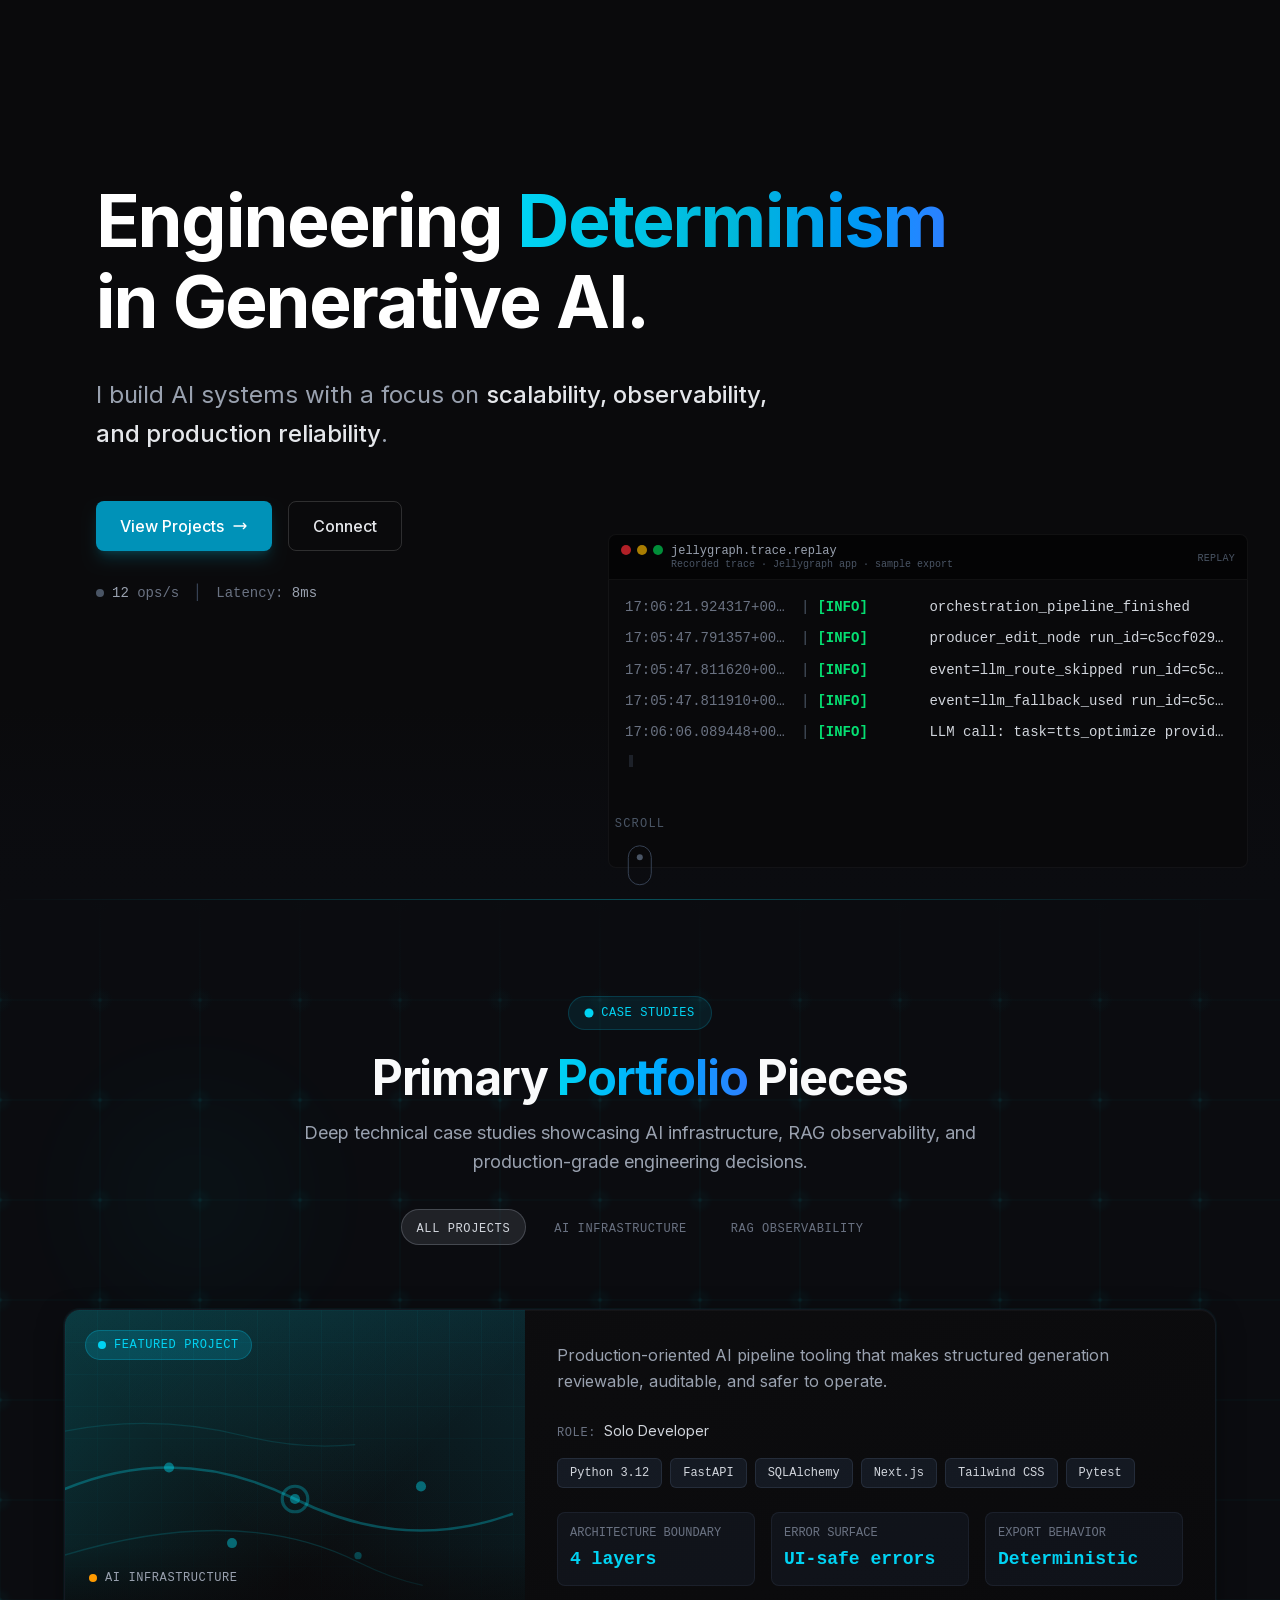
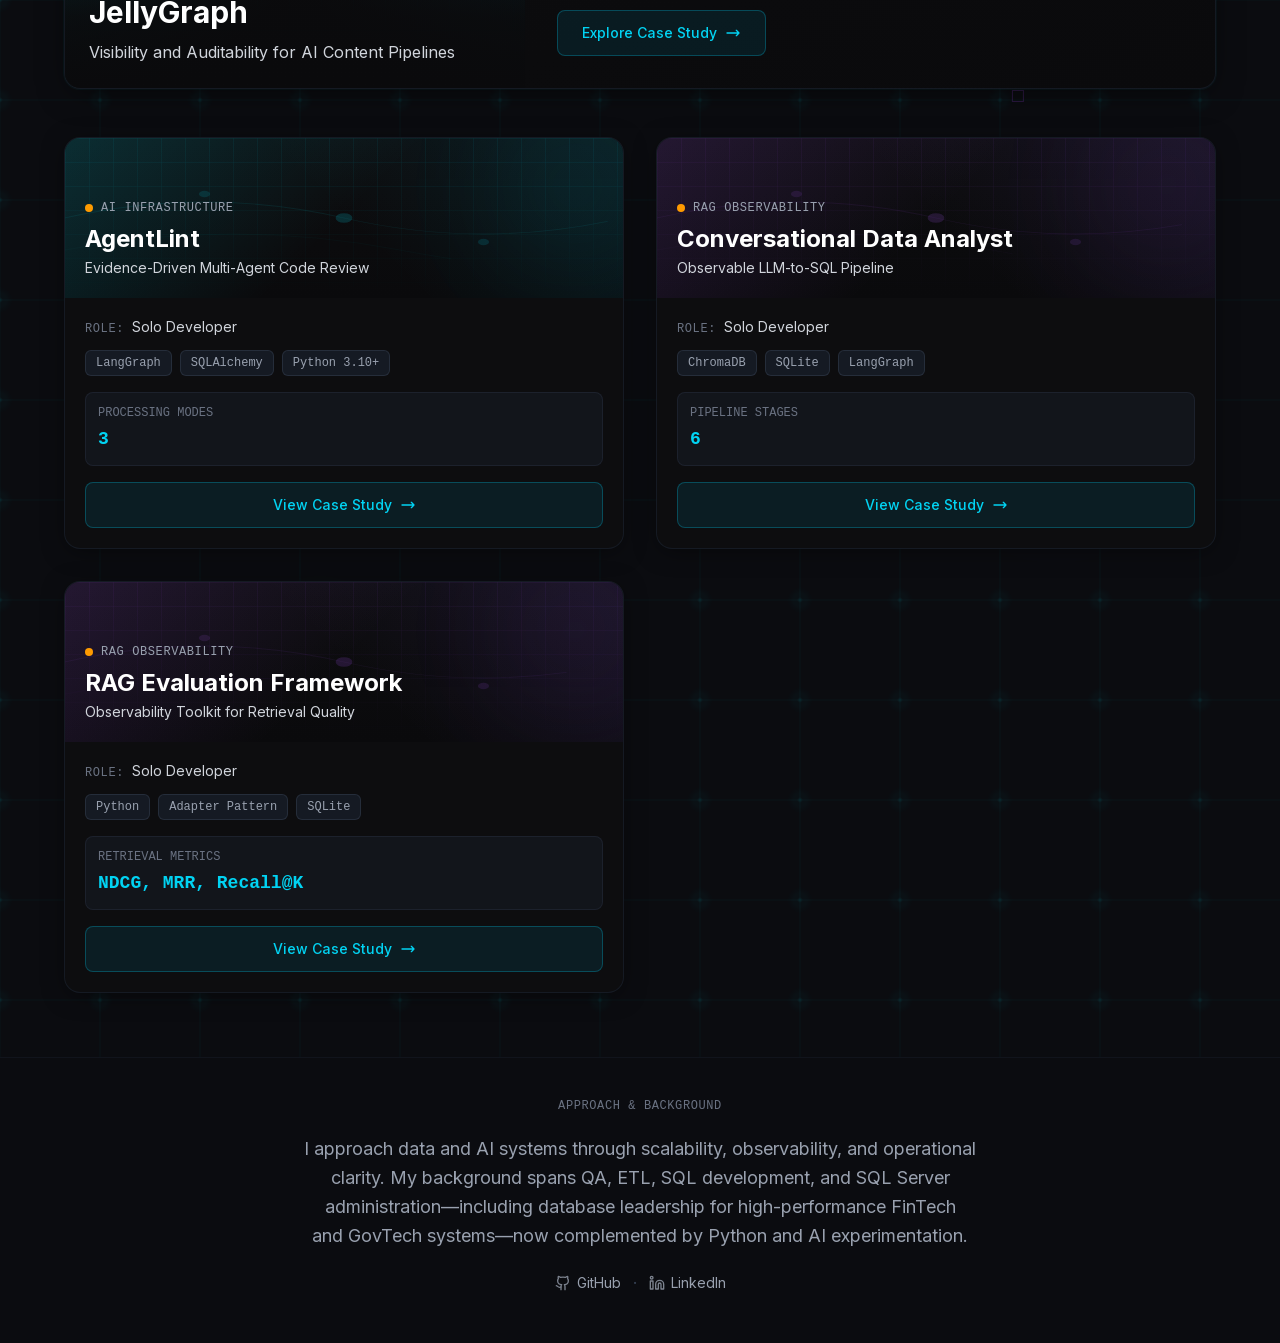
==== commit afcdf2b7: "Deploy portfolio from VisualNarrativePortfolio" ====
--- a/index.html
+++ b/index.html
@@ -1,4 +1,4 @@
-<!DOCTYPE html><html lang="en"><head><meta charSet="utf-8"/><meta name="viewport" content="width=device-width, initial-scale=1"/><link rel="preload" href="/_next/static/media/83afe278b6a6bb3c-s.p.0q-301v4kxxnr.woff2" as="font" crossorigin="" type="font/woff2"/><link rel="stylesheet" href="/_next/static/chunks/0d2efdgab-fbk.css" data-precedence="next"/><link rel="preload" as="script" fetchPriority="low" href="/_next/static/chunks/0ht900cau6_ur.js"/><script src="/_next/static/chunks/00l-yd3t8dvwz.js" async=""></script><script src="/_next/static/chunks/16g.ca89g7fib.js" async=""></script><script src="/_next/static/chunks/turbopack-14evrwsj28xbr.js" async=""></script><script src="/_next/static/chunks/0dbhjjzl8qfwv.js" async=""></script><script src="/_next/static/chunks/0ttikh~-mkb2w.js" async=""></script><meta name="next-size-adjust" content=""/><title>AI Infrastructure &amp; RAG Observability Portfolio</title><meta name="description" content="Top 1% technical portfolio showcasing AI infrastructure, RAG observability, and visual narrative engineering"/><meta name="author" content="Your Name"/><meta name="keywords" content="AI Infrastructure,RAG Observability,LLM Engineering,Machine Learning,Data Engineering,Full Stack Development,Portfolio"/><meta name="creator" content="Your Name"/><meta name="robots" content="index, follow"/><meta name="googlebot" content="index, follow, max-video-preview:-1, max-image-preview:large, max-snippet:-1"/><meta property="og:title" content="AI Infrastructure &amp; RAG Observability Portfolio"/><meta property="og:description" content="Top 1% technical portfolio showcasing AI infrastructure, RAG observability, and visual narrative engineering"/><meta property="og:url" content="https://yourusername.github.io/"/><meta property="og:site_name" content="AI Infrastructure &amp; RAG Observability Portfolio"/><meta property="og:locale" content="en_US"/><meta property="og:image" content="https://yourusername.github.io/og-image.png"/><meta property="og:image:width" content="1200"/><meta property="og:image:height" content="630"/><meta property="og:image:alt" content="AI Infrastructure &amp; RAG Observability Portfolio"/><meta property="og:type" content="website"/><meta name="twitter:card" content="summary_large_image"/><meta name="twitter:creator" content="@yourusername"/><meta name="twitter:title" content="AI Infrastructure &amp; RAG Observability Portfolio"/><meta name="twitter:description" content="Top 1% technical portfolio showcasing AI infrastructure, RAG observability, and visual narrative engineering"/><meta name="twitter:image" content="https://yourusername.github.io/og-image.png"/><script src="/_next/static/chunks/03~yq9q893hmn.js" noModule=""></script></head><body class="inter_5972bc34-module__OU16Qa__className min-h-dvh overflow-x-clip antialiased"><div hidden=""><!--$--><!--/$--></div><main class="overflow-x-clip bg-[#0b0c10] min-h-screen"><section class="relative flex h-[100dvh] min-h-[100svh] w-full max-w-full flex-col overflow-x-hidden overflow-y-hidden bg-obsidian-base"><div class="absolute inset-0 min-h-0 min-w-0"><canvas class="absolute inset-0 h-full w-full" style="background:#0A0A0C"></canvas></div><div class="absolute bottom-0 left-0 right-0 h-64 pointer-events-none" style="background:linear-gradient(to bottom, transparent 0%, #0A0A0C 100%)"></div><div class="relative z-10 flex h-full min-h-0 flex-1 flex-col"><div class=" flex min-h-0 flex-1 flex-col justify-center px-4 py-[max(0.75rem,env(safe-area-inset-top))] pb-28 max-[680px]:pb-24 sm:px-8 sm:pb-32 md:px-16 lg:px-24 [@media(max-height:700px)]:justify-start [@media(max-height:700px)]:pt-4 [@media(max-height:700px)]:pb-24 "><div class="max-w-4xl"><h1 class="text-balance text-3xl font-bold leading-[1.12] tracking-tight text-white sm:text-4xl md:text-5xl lg:text-6xl xl:text-7xl [@media(max-height:640px)]:text-[1.65rem] [@media(max-height:640px)]:sm:text-3xl" style="font-family:Inter, system-ui, sans-serif;opacity:0;transform:translateY(50px) scale(0.95)">Engineering<!-- --> <span class="text-transparent bg-clip-text bg-gradient-to-r from-cyan-400 via-cyan-500 to-blue-500">Determinism</span><br/>in Generative AI.</h1><p class="mt-3 max-w-2xl text-base leading-relaxed text-gray-300 sm:mt-6 sm:text-lg sm:text-gray-400 md:mt-8 md:text-xl lg:text-2xl [@media(max-height:640px)]:mt-3 [@media(max-height:640px)]:sm:text-base [@media(max-height:640px)]:md:text-lg" style="font-family:Inter, system-ui, sans-serif;opacity:0;transform:translateY(30px)">I build AI systems with a focus on<!-- --> <span class="font-medium text-gray-100 sm:text-gray-200">scalability, observability, and production reliability</span>.</p><div class="mt-5 flex w-full max-w-md flex-col gap-3 sm:mt-8 sm:max-w-none sm:flex-row sm:flex-wrap md:mt-12 sm:gap-4" style="opacity:0;transform:translateY(20px)"><button type="button" class=" inline-flex min-h-[44px] w-full items-center justify-center gap-2 rounded-lg bg-cyan-600 px-5 py-2.5 font-medium text-white shadow-lg shadow-cyan-500/20 transition-all duration-200 hover:bg-cyan-500 hover:shadow-cyan-500/30 sm:w-auto sm:px-6 sm:py-3 active:bg-cyan-600 "><span>View Projects</span><svg class="h-4 w-4 shrink-0" fill="none" stroke="currentColor" viewBox="0 0 24 24"><path stroke-linecap="round" stroke-linejoin="round" stroke-width="2" d="M17 8l4 4m0 0l-4 4m4-4H3"></path></svg></button><a href="https://linkedin.com/in/tsteele3204" target="_blank" rel="noopener noreferrer" class="inline-flex min-h-[44px] w-full items-center justify-center px-5 sm:w-auto sm:px-6 py-2.5 sm:py-3 bg-white/[0.03] sm:bg-transparent border border-white/15 hover:border-cyan-500/50 text-gray-200 hover:text-white font-medium rounded-lg transition-all duration-200 active:border-cyan-500/40">Connect</a></div><div class="mt-5 flex flex-wrap items-center gap-3 text-xs text-gray-400 sm:mt-8 sm:gap-4 sm:text-sm sm:text-gray-500 [@media(max-height:560px)]:hidden" style="opacity:0"><div class="flex items-center gap-2"><div class="h-2 w-2 rounded-full transition-colors duration-300 bg-gray-500 sm:bg-gray-600"></div><span class="font-mono"><span class="text-gray-300 sm:text-gray-400">12</span> <!-- -->ops/s</span></div><span class="hidden text-gray-700 sm:inline">|</span><span class="hidden font-mono sm:inline">Latency:<!-- --> <span class="text-gray-300 sm:text-gray-400">8<!-- -->ms</span></span></div><div class="mt-4 [@media(min-width:768px)]:hidden [@media(max-height:560px)]:hidden"><div class="pointer-events-none z-[12] md:hidden" aria-hidden="true" title="Recorded sample from a portfolio app export. Looped replay, not live telemetry."><div class="rounded-lg border border-obsidian-accent/48 bg-obsidian-darker/95 px-2.5 py-2 sm:px-3 sm:py-2.5" style="box-shadow:0 0 0 1px rgba(0, 232, 255, 0.1) inset"><div class="mb-2 space-y-0.5 border-b border-white/[0.06] pb-2 sm:mb-2.5 sm:pb-2"><p class="font-mono text-[9px] uppercase tracking-widest text-gray-500 sm:text-[10px]">Sample replay</p><p class="font-mono text-[10px] leading-tight text-gray-500 sm:text-[11px]">Recorded trace · Jellygraph · export</p></div><div class="min-w-0" style="opacity:1;transform:none"><div class="flex flex-wrap items-center gap-2 gap-y-1.5"><span class="inline-flex shrink-0 items-center rounded px-1.5 py-0.5 font-mono text-[10px] font-semibold uppercase tracking-wide ring-1 ring-inset ring-white/10 sm:text-[11px] text-green-400">INFO</span><span class="font-mono text-[10px] tabular-nums text-gray-500 sm:text-[11px]">17:06:21</span></div><p class="mt-2 line-clamp-3 break-words font-mono text-[11px] leading-snug text-gray-300 sm:mt-2.5 sm:line-clamp-4 sm:text-xs" title="INFO: orchestration_pipeline_finished">orchestration_pipeline_finished</p></div></div></div></div></div></div></div><div class="hidden md:block"><div class="absolute bottom-8 z-[15] left-4 right-4 max-w-[min(640px,calc(100%-2rem))] sm:left-8 sm:right-8 sm:max-w-[min(580px,calc(100%-4rem))] md:right-8 md:left-auto md:ml-auto md:max-w-[min(640px,calc(100%-4rem))]"><div class="flex items-start gap-2 border border-obsidian-accent/35 bg-obsidian-darker/95 px-3 py-2 rounded-t-lg" title="Recorded trace replay: pointer movement shortens or lengthens the step interval. Not live telemetry."><div class="flex gap-1.5 pt-0.5"><div class="h-2.5 w-2.5 rounded-full bg-red-500/70"></div><div class="h-2.5 w-2.5 rounded-full bg-yellow-500/70"></div><div class="h-2.5 w-2.5 rounded-full bg-green-500/70"></div></div><div class="min-w-0 flex-1"><div class="truncate font-mono text-xs text-gray-400">jellygraph.trace.replay</div><div class="font-mono text-[10px] leading-tight text-gray-600">Recorded trace · Jellygraph app · sample export</div></div><div class="ml-auto shrink-0"><span class="font-mono text-[10px] uppercase tracking-wide text-gray-600">Replay</span></div></div><div class="h-72 overflow-y-auto overscroll-contain border border-t-0 border-obsidian-accent/35 bg-obsidian-base/98 px-4 py-3 rounded-b-lg"><div class="flex min-w-0 items-center gap-x-2 whitespace-nowrap py-1.5 font-mono text-sm leading-snug"><span class="w-[10.5rem] shrink-0 tabular-nums text-gray-500 truncate" title="17:06:21.924317+00:00">17:06:21.924317+00:00</span><span class="shrink-0 text-gray-600" aria-hidden="true">|</span><span class="w-[6.5rem] shrink-0 font-semibold text-green-400">[<!-- -->INFO<!-- -->]</span><span class="min-w-0 flex-1 truncate text-gray-300" title="orchestration_pipeline_finished">orchestration_pipeline_finished</span></div><span aria-hidden="true" class="ml-1 inline-block h-3 w-1 translate-y-px bg-slate-500/45" style="opacity:0.5"></span></div></div></div><div class="pointer-events-none absolute bottom-[max(1.25rem,env(safe-area-inset-bottom))] left-1/2 z-20 flex -translate-x-1/2 flex-col items-center gap-2 [@media(max-height:520px)]:hidden" style="opacity:0;transform:translateY(-10px)"><span class="text-xs font-mono tracking-widest text-gray-500 sm:text-gray-600 uppercase">Scroll</span><div class="flex h-8 w-5 justify-center rounded-full border border-gray-600 pt-1.5 sm:h-10 sm:w-6 sm:border-gray-700 sm:pt-2"><div class="h-1 w-1 rounded-full bg-gray-500 sm:h-1.5 sm:w-1.5 sm:bg-gray-600"></div></div></div></section><div class="relative h-28 -mt-28 pointer-events-none overflow-x-clip md:h-48 md:-mt-48"><div class="absolute inset-0" style="background:linear-gradient(180deg, 
+<!DOCTYPE html><html lang="en"><head><meta charSet="utf-8"/><meta name="viewport" content="width=device-width, initial-scale=1"/><link rel="preload" href="/_next/static/media/83afe278b6a6bb3c-s.p.0q-301v4kxxnr.woff2" as="font" crossorigin="" type="font/woff2"/><link rel="stylesheet" href="/_next/static/chunks/0acta~jhmvuye.css" data-precedence="next"/><link rel="preload" as="script" fetchPriority="low" href="/_next/static/chunks/0ht900cau6_ur.js"/><script src="/_next/static/chunks/00l-yd3t8dvwz.js" async=""></script><script src="/_next/static/chunks/16g.ca89g7fib.js" async=""></script><script src="/_next/static/chunks/turbopack-14evrwsj28xbr.js" async=""></script><script src="/_next/static/chunks/0dbhjjzl8qfwv.js" async=""></script><script src="/_next/static/chunks/02pngl2~q46kb.js" async=""></script><meta name="next-size-adjust" content=""/><title>AI Infrastructure &amp; RAG Observability Portfolio</title><meta name="description" content="Top 1% technical portfolio showcasing AI infrastructure, RAG observability, and visual narrative engineering"/><meta name="author" content="Your Name"/><meta name="keywords" content="AI Infrastructure,RAG Observability,LLM Engineering,Machine Learning,Data Engineering,Full Stack Development,Portfolio"/><meta name="creator" content="Your Name"/><meta name="robots" content="index, follow"/><meta name="googlebot" content="index, follow, max-video-preview:-1, max-image-preview:large, max-snippet:-1"/><meta property="og:title" content="AI Infrastructure &amp; RAG Observability Portfolio"/><meta property="og:description" content="Top 1% technical portfolio showcasing AI infrastructure, RAG observability, and visual narrative engineering"/><meta property="og:url" content="https://yourusername.github.io/"/><meta property="og:site_name" content="AI Infrastructure &amp; RAG Observability Portfolio"/><meta property="og:locale" content="en_US"/><meta property="og:image" content="https://yourusername.github.io/og-image.png"/><meta property="og:image:width" content="1200"/><meta property="og:image:height" content="630"/><meta property="og:image:alt" content="AI Infrastructure &amp; RAG Observability Portfolio"/><meta property="og:type" content="website"/><meta name="twitter:card" content="summary_large_image"/><meta name="twitter:creator" content="@yourusername"/><meta name="twitter:title" content="AI Infrastructure &amp; RAG Observability Portfolio"/><meta name="twitter:description" content="Top 1% technical portfolio showcasing AI infrastructure, RAG observability, and visual narrative engineering"/><meta name="twitter:image" content="https://yourusername.github.io/og-image.png"/><script src="/_next/static/chunks/03~yq9q893hmn.js" noModule=""></script></head><body class="inter_5972bc34-module__OU16Qa__className min-h-dvh overflow-x-clip antialiased"><div hidden=""><!--$--><!--/$--></div><main class="overflow-x-clip bg-[#0b0c10] min-h-screen"><section class="relative flex h-[100dvh] min-h-[100svh] w-full max-w-full flex-col overflow-x-hidden overflow-y-hidden bg-obsidian-base"><div class="absolute inset-0 min-h-0 min-w-0"><canvas class="absolute inset-0 h-full w-full" style="background:#0A0A0C"></canvas></div><div class="absolute bottom-0 left-0 right-0 h-64 pointer-events-none" style="background:linear-gradient(to bottom, transparent 0%, #0A0A0C 100%)"></div><div class="relative z-10 flex h-full min-h-0 flex-1 flex-col"><div class=" flex min-h-0 flex-1 flex-col justify-center px-4 py-[max(0.75rem,env(safe-area-inset-top))] pb-28 max-[680px]:pb-24 sm:px-8 sm:pb-32 md:px-16 lg:px-24 [@media(max-height:700px)]:justify-start [@media(max-height:700px)]:pt-4 [@media(max-height:700px)]:pb-24 "><div class="max-w-4xl"><h1 class="text-balance text-3xl font-bold leading-[1.12] tracking-tight text-white sm:text-4xl md:text-5xl lg:text-6xl xl:text-7xl [@media(max-height:640px)]:text-[1.65rem] [@media(max-height:640px)]:sm:text-3xl" style="font-family:Inter, system-ui, sans-serif;opacity:0;transform:translateY(50px) scale(0.95)">Engineering<!-- --> <span class="text-transparent bg-clip-text bg-gradient-to-r from-cyan-400 via-cyan-500 to-blue-500">Determinism</span><br/>in Generative AI.</h1><p class="mt-3 max-w-2xl text-base leading-relaxed text-gray-300 sm:mt-6 sm:text-lg sm:text-gray-400 md:mt-8 md:text-xl lg:text-2xl [@media(max-height:640px)]:mt-3 [@media(max-height:640px)]:sm:text-base [@media(max-height:640px)]:md:text-lg" style="font-family:Inter, system-ui, sans-serif;opacity:0;transform:translateY(30px)">I build AI systems with a focus on<!-- --> <span class="font-medium text-gray-100 sm:text-gray-200">scalability, observability, and production reliability</span>.</p><div class="mt-5 flex w-full max-w-md flex-col gap-3 sm:mt-8 sm:max-w-none sm:flex-row sm:flex-wrap md:mt-12 sm:gap-4" style="opacity:0;transform:translateY(20px)"><button type="button" class=" inline-flex min-h-[44px] w-full items-center justify-center gap-2 rounded-lg bg-cyan-600 px-5 py-2.5 font-medium text-white shadow-lg shadow-cyan-500/20 transition-all duration-200 hover:bg-cyan-500 hover:shadow-cyan-500/30 sm:w-auto sm:px-6 sm:py-3 active:bg-cyan-600 "><span>View Projects</span><svg class="h-4 w-4 shrink-0" fill="none" stroke="currentColor" viewBox="0 0 24 24"><path stroke-linecap="round" stroke-linejoin="round" stroke-width="2" d="M17 8l4 4m0 0l-4 4m4-4H3"></path></svg></button><a href="https://linkedin.com/in/tsteele3204" target="_blank" rel="noopener noreferrer" class="inline-flex min-h-[44px] w-full items-center justify-center px-5 sm:w-auto sm:px-6 py-2.5 sm:py-3 bg-white/[0.03] sm:bg-transparent border border-white/15 hover:border-cyan-500/50 text-gray-200 hover:text-white font-medium rounded-lg transition-all duration-200 active:border-cyan-500/40">Connect</a></div><div class="mt-5 flex flex-wrap items-center gap-3 text-xs text-gray-400 sm:mt-8 sm:gap-4 sm:text-sm sm:text-gray-500 [@media(max-height:560px)]:hidden" style="opacity:0"><div class="flex items-center gap-2"><div class="h-2 w-2 rounded-full transition-colors duration-300 bg-gray-500 sm:bg-gray-600"></div><span class="font-mono"><span class="text-gray-300 sm:text-gray-400">12</span> <!-- -->ops/s</span></div><span class="hidden text-gray-700 sm:inline">|</span><span class="hidden font-mono sm:inline">Latency:<!-- --> <span class="text-gray-300 sm:text-gray-400">8<!-- -->ms</span></span></div><div class="mt-4 [@media(min-width:768px)]:hidden [@media(max-height:560px)]:hidden"><div class="pointer-events-none z-[12] md:hidden" aria-hidden="true" title="Recorded sample from a portfolio app export. Looped replay, not live telemetry."><div class="rounded-lg border border-obsidian-accent/48 bg-obsidian-darker/95 px-2.5 py-2 sm:px-3 sm:py-2.5" style="box-shadow:0 0 0 1px rgba(0, 232, 255, 0.1) inset"><div class="mb-2 space-y-0.5 border-b border-white/[0.06] pb-2 sm:mb-2.5 sm:pb-2"><p class="font-mono text-[9px] uppercase tracking-widest text-gray-500 sm:text-[10px]">Sample replay</p><p class="font-mono text-[10px] leading-tight text-gray-500 sm:text-[11px]">Recorded trace · Jellygraph · export</p></div><div class="min-w-0" style="opacity:1;transform:none"><div class="flex flex-wrap items-center gap-2 gap-y-1.5"><span class="inline-flex shrink-0 items-center rounded px-1.5 py-0.5 font-mono text-[10px] font-semibold uppercase tracking-wide ring-1 ring-inset ring-white/10 sm:text-[11px] text-green-400">INFO</span><span class="font-mono text-[10px] tabular-nums text-gray-500 sm:text-[11px]">17:06:21</span></div><p class="mt-2 line-clamp-3 break-words font-mono text-[11px] leading-snug text-gray-300 sm:mt-2.5 sm:line-clamp-4 sm:text-xs" title="INFO: orchestration_pipeline_finished">orchestration_pipeline_finished</p></div></div></div></div></div></div></div><div class="hidden md:block"><div class="absolute bottom-8 z-[15] left-4 right-4 max-w-[min(640px,calc(100%-2rem))] sm:left-8 sm:right-8 sm:max-w-[min(580px,calc(100%-4rem))] md:right-8 md:left-auto md:ml-auto md:max-w-[min(640px,calc(100%-4rem))]"><div class="flex items-start gap-2 border border-obsidian-accent/35 bg-obsidian-darker/95 px-3 py-2 rounded-t-lg" title="Recorded trace replay: pointer movement shortens or lengthens the step interval. Not live telemetry."><div class="flex gap-1.5 pt-0.5"><div class="h-2.5 w-2.5 rounded-full bg-red-500/70"></div><div class="h-2.5 w-2.5 rounded-full bg-yellow-500/70"></div><div class="h-2.5 w-2.5 rounded-full bg-green-500/70"></div></div><div class="min-w-0 flex-1"><div class="truncate font-mono text-xs text-gray-400">jellygraph.trace.replay</div><div class="font-mono text-[10px] leading-tight text-gray-600">Recorded trace · Jellygraph app · sample export</div></div><div class="ml-auto shrink-0"><span class="font-mono text-[10px] uppercase tracking-wide text-gray-600">Replay</span></div></div><div class="h-72 overflow-y-auto overscroll-contain border border-t-0 border-obsidian-accent/35 bg-obsidian-base/98 px-4 py-3 rounded-b-lg"><div class="flex min-w-0 items-center gap-x-2 whitespace-nowrap py-1.5 font-mono text-sm leading-snug"><span class="w-[10.5rem] shrink-0 tabular-nums text-gray-500 truncate" title="17:06:21.924317+00:00">17:06:21.924317+00:00</span><span class="shrink-0 text-gray-600" aria-hidden="true">|</span><span class="w-[6.5rem] shrink-0 font-semibold text-green-400">[<!-- -->INFO<!-- -->]</span><span class="min-w-0 flex-1 truncate text-gray-300" title="orchestration_pipeline_finished">orchestration_pipeline_finished</span></div><span aria-hidden="true" class="ml-1 inline-block h-3 w-1 translate-y-px bg-slate-500/45" style="opacity:0.5"></span></div></div></div><div class="pointer-events-none absolute bottom-[max(1.25rem,env(safe-area-inset-bottom))] left-1/2 z-20 flex -translate-x-1/2 flex-col items-center gap-2 [@media(max-height:520px)]:hidden" style="opacity:0;transform:translateY(-10px)"><span class="text-xs font-mono tracking-widest text-gray-500 sm:text-gray-600 uppercase">Scroll</span><div class="flex h-8 w-5 justify-center rounded-full border border-gray-600 pt-1.5 sm:h-10 sm:w-6 sm:border-gray-700 sm:pt-2"><div class="h-1 w-1 rounded-full bg-gray-500 sm:h-1.5 sm:w-1.5 sm:bg-gray-600"></div></div></div></section><div class="relative h-28 -mt-28 pointer-events-none overflow-x-clip md:h-48 md:-mt-48"><div class="absolute inset-0" style="background:linear-gradient(180deg, 
               transparent 0%, 
               rgba(11, 12, 16, 0.3) 20%,
               rgba(11, 12, 16, 0.7) 50%,
@@ -58,4 +58,4 @@
                   bg-amber-500 animate-pulse
                   
                   
-                "></span><span class="text-xs font-mono text-gray-400 uppercase tracking-wider">rag observability</span></div><h3 class="text-xl md:text-2xl font-bold text-white leading-tight break-words">RAG Evaluation Framework</h3><p class="text-sm text-gray-300 mt-1">Observability Toolkit for Retrieval Quality</p></div></div><div class="flex-1 flex flex-col p-5 pt-4"><div class="mb-3"><span class="text-xs font-mono text-gray-500 uppercase tracking-wider">Role:<!-- --> </span><span class="text-sm text-gray-300">Solo Developer</span></div><div class="flex flex-wrap gap-2 mb-4"><span class=" px-2.5 py-1 text-xs font-mono bg-gray-800/50 text-gray-400 border border-gray-700/50 rounded-md group-hover:border-gray-600/50 group-hover:text-gray-300 transition-colors duration-300 " style="opacity:0;transform:scale(0.8)">Python</span><span class=" px-2.5 py-1 text-xs font-mono bg-gray-800/50 text-gray-400 border border-gray-700/50 rounded-md group-hover:border-gray-600/50 group-hover:text-gray-300 transition-colors duration-300 " style="opacity:0;transform:scale(0.8)">Adapter Pattern</span><span class=" px-2.5 py-1 text-xs font-mono bg-gray-800/50 text-gray-400 border border-gray-700/50 rounded-md group-hover:border-gray-600/50 group-hover:text-gray-300 transition-colors duration-300 " style="opacity:0;transform:scale(0.8)">SQLite</span></div><div class="mb-4 p-3 rounded-lg bg-gray-800/30 border border-gray-700/30 group-hover:border-cyan-500/20 transition-colors duration-300" style="opacity:0;transform:translateY(10px)"><p class="text-xs font-mono text-gray-500 uppercase mb-1">Retrieval Metrics</p><p class="text-lg font-bold text-cyan-400 font-mono">NDCG, MRR, Recall@K</p></div><div class="flex-1"></div><button class=" w-full mt-auto py-3 px-4 bg-cyan-500/10 hover:bg-cyan-500/20 border border-cyan-500/30 hover:border-cyan-500/50 text-cyan-400 text-sm font-medium rounded-lg transition-all duration-200 flex items-center justify-center gap-2 group-hover:shadow-lg group-hover:shadow-cyan-500/10 " style="opacity:0;transform:translateY(10px)"><span>View Case Study</span><svg class="w-4 h-4" fill="none" stroke="currentColor" viewBox="0 0 24 24"><path stroke-linecap="round" stroke-linejoin="round" stroke-width="2" d="M17 8l4 4m0 0l-4 4m4-4H3"></path></svg></button></div><div class="absolute inset-0 pointer-events-none rounded-2xl"></div></div></article></div></div></section><footer id="site-footer" class="relative z-10 border-t border-gray-800/30 px-6 pt-8 pb-[max(2.5rem,env(safe-area-inset-bottom))] sm:px-8 sm:pb-12 sm:pt-10 md:px-12 lg:px-16"><div class="mx-auto flex w-full max-w-3xl flex-col items-center gap-5 text-center"><p class="text-xs font-mono uppercase tracking-wider text-gray-500">Approach &amp; background</p><p class="text-balance text-sm leading-relaxed text-gray-400 sm:text-base lg:text-lg">I approach data and AI systems through scalability, observability, and operational clarity. My background spans QA, ETL, SQL development, and SQL Server administration—including database leadership for high-performance FinTech and GovTech systems—now complemented by Python and AI experimentation.</p><nav class="flex flex-wrap items-center justify-center gap-y-2" aria-label="Professional links"><a href="https://github.com/tsteelesql" class="inline-flex items-center gap-1.5 text-sm text-gray-400 hover:text-cyan-400/90 transition-colors duration-200 py-2 sm:py-0" target="_blank" rel="noopener noreferrer"><svg xmlns="http://www.w3.org/2000/svg" width="24" height="24" viewBox="0 0 24 24" fill="none" stroke="currentColor" stroke-width="2" stroke-linecap="round" stroke-linejoin="round" class="lucide lucide-github h-4 w-4 shrink-0 opacity-80" aria-hidden="true"><path d="M15 22v-4a4.8 4.8 0 0 0-1-3.5c3 0 6-2 6-5.5.08-1.25-.27-2.48-1-3.5.28-1.15.28-2.35 0-3.5 0 0-1 0-3 1.5-2.64-.5-5.36-.5-8 0C6 2 5 2 5 2c-.3 1.15-.3 2.35 0 3.5A5.403 5.403 0 0 0 4 9c0 3.5 3 5.5 6 5.5-.39.49-.68 1.05-.85 1.65-.17.6-.22 1.23-.15 1.85v4"></path><path d="M9 18c-4.51 2-5-2-7-2"></path></svg>GitHub</a><span class="select-none px-2 text-gray-700 sm:px-3" aria-hidden="true">·</span><a href="https://linkedin.com/in/tsteele3204" class="inline-flex items-center gap-1.5 text-sm text-gray-400 hover:text-cyan-400/90 transition-colors duration-200 py-2 sm:py-0" target="_blank" rel="noopener noreferrer"><svg xmlns="http://www.w3.org/2000/svg" width="24" height="24" viewBox="0 0 24 24" fill="none" stroke="currentColor" stroke-width="2" stroke-linecap="round" stroke-linejoin="round" class="lucide lucide-linkedin h-4 w-4 shrink-0 opacity-80" aria-hidden="true"><path d="M16 8a6 6 0 0 1 6 6v7h-4v-7a2 2 0 0 0-2-2 2 2 0 0 0-2 2v7h-4v-7a6 6 0 0 1 6-6z"></path><rect width="4" height="12" x="2" y="9"></rect><circle cx="4" cy="4" r="2"></circle></svg>LinkedIn</a></nav></div></footer></main><!--$--><!--/$--><script src="/_next/static/chunks/0ht900cau6_ur.js" id="_R_" async=""></script><script>(self.__next_f=self.__next_f||[]).push([0])</script><script>self.__next_f.push([1,"1:\"$Sreact.fragment\"\n2:I[39756,[\"/_next/static/chunks/0dbhjjzl8qfwv.js\"],\"default\"]\n3:I[37457,[\"/_next/static/chunks/0dbhjjzl8qfwv.js\"],\"default\"]\n4:I[47257,[\"/_next/static/chunks/0dbhjjzl8qfwv.js\"],\"ClientPageRoot\"]\n5:I[52683,[\"/_next/static/chunks/0dbhjjzl8qfwv.js\",\"/_next/static/chunks/0ttikh~-mkb2w.js\"],\"default\"]\n8:I[97367,[\"/_next/static/chunks/0dbhjjzl8qfwv.js\"],\"OutletBoundary\"]\n9:\"$Sreact.suspense\"\nb:I[97367,[\"/_next/static/chunks/0dbhjjzl8qfwv.js\"],\"ViewportBoundary\"]\nd:I[97367,[\"/_next/static/chunks/0dbhjjzl8qfwv.js\"],\"MetadataBoundary\"]\nf:I[68027,[\"/_next/static/chunks/0dbhjjzl8qfwv.js\"],\"default\",1]\n:HL[\"/_next/static/chunks/0d2efdgab-fbk.css\",\"style\"]\n:HL[\"/_next/static/media/83afe278b6a6bb3c-s.p.0q-301v4kxxnr.woff2\",\"font\",{\"crossOrigin\":\"\",\"type\":\"font/woff2\"}]\n"])</script><script>self.__next_f.push([1,"0:{\"P\":null,\"c\":[\"\",\"\"],\"q\":\"\",\"i\":false,\"f\":[[[\"\",{\"children\":[\"__PAGE__\",{}]},\"$undefined\",\"$undefined\",16],[[\"$\",\"$1\",\"c\",{\"children\":[[[\"$\",\"link\",\"0\",{\"rel\":\"stylesheet\",\"href\":\"/_next/static/chunks/0d2efdgab-fbk.css\",\"precedence\":\"next\",\"crossOrigin\":\"$undefined\",\"nonce\":\"$undefined\"}],[\"$\",\"script\",\"script-0\",{\"src\":\"/_next/static/chunks/0dbhjjzl8qfwv.js\",\"async\":true,\"nonce\":\"$undefined\"}]],[\"$\",\"html\",null,{\"lang\":\"en\",\"children\":[\"$\",\"body\",null,{\"className\":\"inter_5972bc34-module__OU16Qa__className min-h-dvh overflow-x-clip antialiased\",\"children\":[\"$\",\"$L2\",null,{\"parallelRouterKey\":\"children\",\"error\":\"$undefined\",\"errorStyles\":\"$undefined\",\"errorScripts\":\"$undefined\",\"template\":[\"$\",\"$L3\",null,{}],\"templateStyles\":\"$undefined\",\"templateScripts\":\"$undefined\",\"notFound\":[[[\"$\",\"title\",null,{\"children\":\"404: This page could not be found.\"}],[\"$\",\"div\",null,{\"style\":{\"fontFamily\":\"system-ui,\\\"Segoe UI\\\",Roboto,Helvetica,Arial,sans-serif,\\\"Apple Color Emoji\\\",\\\"Segoe UI Emoji\\\"\",\"height\":\"100vh\",\"textAlign\":\"center\",\"display\":\"flex\",\"flexDirection\":\"column\",\"alignItems\":\"center\",\"justifyContent\":\"center\"},\"children\":[\"$\",\"div\",null,{\"children\":[[\"$\",\"style\",null,{\"dangerouslySetInnerHTML\":{\"__html\":\"body{color:#000;background:#fff;margin:0}.next-error-h1{border-right:1px solid rgba(0,0,0,.3)}@media (prefers-color-scheme:dark){body{color:#fff;background:#000}.next-error-h1{border-right:1px solid rgba(255,255,255,.3)}}\"}}],[\"$\",\"h1\",null,{\"className\":\"next-error-h1\",\"style\":{\"display\":\"inline-block\",\"margin\":\"0 20px 0 0\",\"padding\":\"0 23px 0 0\",\"fontSize\":24,\"fontWeight\":500,\"verticalAlign\":\"top\",\"lineHeight\":\"49px\"},\"children\":404}],[\"$\",\"div\",null,{\"style\":{\"display\":\"inline-block\"},\"children\":[\"$\",\"h2\",null,{\"style\":{\"fontSize\":14,\"fontWeight\":400,\"lineHeight\":\"49px\",\"margin\":0},\"children\":\"This page could not be found.\"}]}]]}]}]],[]],\"forbidden\":\"$undefined\",\"unauthorized\":\"$undefined\"}]}]}]]}],{\"children\":[[\"$\",\"$1\",\"c\",{\"children\":[[\"$\",\"$L4\",null,{\"Component\":\"$5\",\"serverProvidedParams\":{\"searchParams\":{},\"params\":{},\"promises\":[\"$@6\",\"$@7\"]}}],[[\"$\",\"script\",\"script-0\",{\"src\":\"/_next/static/chunks/0ttikh~-mkb2w.js\",\"async\":true,\"nonce\":\"$undefined\"}]],[\"$\",\"$L8\",null,{\"children\":[\"$\",\"$9\",null,{\"name\":\"Next.MetadataOutlet\",\"children\":\"$@a\"}]}]]}],{},null,false,null]},null,false,null],[\"$\",\"$1\",\"h\",{\"children\":[null,[\"$\",\"$Lb\",null,{\"children\":\"$Lc\"}],[\"$\",\"div\",null,{\"hidden\":true,\"children\":[\"$\",\"$Ld\",null,{\"children\":[\"$\",\"$9\",null,{\"name\":\"Next.Metadata\",\"children\":\"$Le\"}]}]}],[\"$\",\"meta\",null,{\"name\":\"next-size-adjust\",\"content\":\"\"}]]}],false]],\"m\":\"$undefined\",\"G\":[\"$f\",[[\"$\",\"link\",\"0\",{\"rel\":\"stylesheet\",\"href\":\"/_next/static/chunks/0d2efdgab-fbk.css\",\"precedence\":\"next\",\"crossOrigin\":\"$undefined\",\"nonce\":\"$undefined\"}]]],\"S\":true,\"h\":null,\"s\":\"$undefined\",\"l\":\"$undefined\",\"p\":\"$undefined\",\"d\":\"$undefined\",\"b\":\"hHnvY_KE-0r1QKAgrkIFt\"}\n"])</script><script>self.__next_f.push([1,"6:{}\n7:\"$0:f:0:1:1:children:0:props:children:0:props:serverProvidedParams:params\"\n"])</script><script>self.__next_f.push([1,"c:[[\"$\",\"meta\",\"0\",{\"charSet\":\"utf-8\"}],[\"$\",\"meta\",\"1\",{\"name\":\"viewport\",\"content\":\"width=device-width, initial-scale=1\"}]]\n"])</script><script>self.__next_f.push([1,"a:null\n"])</script><script>self.__next_f.push([1,"e:[[\"$\",\"title\",\"0\",{\"children\":\"AI Infrastructure \u0026 RAG Observability Portfolio\"}],[\"$\",\"meta\",\"1\",{\"name\":\"description\",\"content\":\"Top 1% technical portfolio showcasing AI infrastructure, RAG observability, and visual narrative engineering\"}],[\"$\",\"meta\",\"2\",{\"name\":\"author\",\"content\":\"Your Name\"}],[\"$\",\"meta\",\"3\",{\"name\":\"keywords\",\"content\":\"AI Infrastructure,RAG Observability,LLM Engineering,Machine Learning,Data Engineering,Full Stack Development,Portfolio\"}],[\"$\",\"meta\",\"4\",{\"name\":\"creator\",\"content\":\"Your Name\"}],[\"$\",\"meta\",\"5\",{\"name\":\"robots\",\"content\":\"index, follow\"}],[\"$\",\"meta\",\"6\",{\"name\":\"googlebot\",\"content\":\"index, follow, max-video-preview:-1, max-image-preview:large, max-snippet:-1\"}],[\"$\",\"meta\",\"7\",{\"property\":\"og:title\",\"content\":\"AI Infrastructure \u0026 RAG Observability Portfolio\"}],[\"$\",\"meta\",\"8\",{\"property\":\"og:description\",\"content\":\"Top 1% technical portfolio showcasing AI infrastructure, RAG observability, and visual narrative engineering\"}],[\"$\",\"meta\",\"9\",{\"property\":\"og:url\",\"content\":\"https://yourusername.github.io/\"}],[\"$\",\"meta\",\"10\",{\"property\":\"og:site_name\",\"content\":\"AI Infrastructure \u0026 RAG Observability Portfolio\"}],[\"$\",\"meta\",\"11\",{\"property\":\"og:locale\",\"content\":\"en_US\"}],[\"$\",\"meta\",\"12\",{\"property\":\"og:image\",\"content\":\"https://yourusername.github.io/og-image.png\"}],[\"$\",\"meta\",\"13\",{\"property\":\"og:image:width\",\"content\":\"1200\"}],[\"$\",\"meta\",\"14\",{\"property\":\"og:image:height\",\"content\":\"630\"}],[\"$\",\"meta\",\"15\",{\"property\":\"og:image:alt\",\"content\":\"AI Infrastructure \u0026 RAG Observability Portfolio\"}],[\"$\",\"meta\",\"16\",{\"property\":\"og:type\",\"content\":\"website\"}],[\"$\",\"meta\",\"17\",{\"name\":\"twitter:card\",\"content\":\"summary_large_image\"}],[\"$\",\"meta\",\"18\",{\"name\":\"twitter:creator\",\"content\":\"@yourusername\"}],[\"$\",\"meta\",\"19\",{\"name\":\"twitter:title\",\"content\":\"AI Infrastructure \u0026 RAG Observability Portfolio\"}],[\"$\",\"meta\",\"20\",{\"name\":\"twitter:description\",\"content\":\"Top 1% technical portfolio showcasing AI infrastructure, RAG observability, and visual narrative engineering\"}],[\"$\",\"meta\",\"21\",{\"name\":\"twitter:image\",\"content\":\"https://yourusername.github.io/og-image.png\"}]]\n"])</script></body></html>+                "></span><span class="text-xs font-mono text-gray-400 uppercase tracking-wider">rag observability</span></div><h3 class="text-xl md:text-2xl font-bold text-white leading-tight break-words">RAG Evaluation Framework</h3><p class="text-sm text-gray-300 mt-1">Observability Toolkit for Retrieval Quality</p></div></div><div class="flex-1 flex flex-col p-5 pt-4"><div class="mb-3"><span class="text-xs font-mono text-gray-500 uppercase tracking-wider">Role:<!-- --> </span><span class="text-sm text-gray-300">Solo Developer</span></div><div class="flex flex-wrap gap-2 mb-4"><span class=" px-2.5 py-1 text-xs font-mono bg-gray-800/50 text-gray-400 border border-gray-700/50 rounded-md group-hover:border-gray-600/50 group-hover:text-gray-300 transition-colors duration-300 " style="opacity:0;transform:scale(0.8)">Python</span><span class=" px-2.5 py-1 text-xs font-mono bg-gray-800/50 text-gray-400 border border-gray-700/50 rounded-md group-hover:border-gray-600/50 group-hover:text-gray-300 transition-colors duration-300 " style="opacity:0;transform:scale(0.8)">Adapter Pattern</span><span class=" px-2.5 py-1 text-xs font-mono bg-gray-800/50 text-gray-400 border border-gray-700/50 rounded-md group-hover:border-gray-600/50 group-hover:text-gray-300 transition-colors duration-300 " style="opacity:0;transform:scale(0.8)">SQLite</span></div><div class="mb-4 p-3 rounded-lg bg-gray-800/30 border border-gray-700/30 group-hover:border-cyan-500/20 transition-colors duration-300" style="opacity:0;transform:translateY(10px)"><p class="text-xs font-mono text-gray-500 uppercase mb-1">Retrieval Metrics</p><p class="text-lg font-bold text-cyan-400 font-mono">NDCG, MRR, Recall@K</p></div><div class="flex-1"></div><button class=" w-full mt-auto py-3 px-4 bg-cyan-500/10 hover:bg-cyan-500/20 border border-cyan-500/30 hover:border-cyan-500/50 text-cyan-400 text-sm font-medium rounded-lg transition-all duration-200 flex items-center justify-center gap-2 group-hover:shadow-lg group-hover:shadow-cyan-500/10 " style="opacity:0;transform:translateY(10px)"><span>View Case Study</span><svg class="w-4 h-4" fill="none" stroke="currentColor" viewBox="0 0 24 24"><path stroke-linecap="round" stroke-linejoin="round" stroke-width="2" d="M17 8l4 4m0 0l-4 4m4-4H3"></path></svg></button></div><div class="absolute inset-0 pointer-events-none rounded-2xl"></div></div></article></div></div></section><footer id="site-footer" class="relative z-10 border-t border-gray-800/30 px-6 pt-8 pb-[max(2.5rem,env(safe-area-inset-bottom))] sm:px-8 sm:pb-12 sm:pt-10 md:px-12 lg:px-16"><div class="mx-auto flex w-full max-w-3xl flex-col items-center gap-5 text-center"><p class="text-xs font-mono uppercase tracking-wider text-gray-500">Approach &amp; background</p><p class="text-balance text-sm leading-relaxed text-gray-400 sm:text-base lg:text-lg">I approach data and AI systems through scalability, observability, and operational clarity. My background spans QA, ETL, SQL development, and SQL Server administration—including database leadership for high-performance FinTech and GovTech systems—now complemented by Python and AI experimentation.</p><nav class="flex flex-wrap items-center justify-center gap-y-2" aria-label="Professional links"><a href="https://github.com/tsteelesql" class="inline-flex items-center gap-1.5 text-sm text-gray-400 hover:text-cyan-400/90 transition-colors duration-200 py-2 sm:py-0" target="_blank" rel="noopener noreferrer"><svg xmlns="http://www.w3.org/2000/svg" width="24" height="24" viewBox="0 0 24 24" fill="none" stroke="currentColor" stroke-width="2" stroke-linecap="round" stroke-linejoin="round" class="lucide lucide-github h-4 w-4 shrink-0 opacity-80" aria-hidden="true"><path d="M15 22v-4a4.8 4.8 0 0 0-1-3.5c3 0 6-2 6-5.5.08-1.25-.27-2.48-1-3.5.28-1.15.28-2.35 0-3.5 0 0-1 0-3 1.5-2.64-.5-5.36-.5-8 0C6 2 5 2 5 2c-.3 1.15-.3 2.35 0 3.5A5.403 5.403 0 0 0 4 9c0 3.5 3 5.5 6 5.5-.39.49-.68 1.05-.85 1.65-.17.6-.22 1.23-.15 1.85v4"></path><path d="M9 18c-4.51 2-5-2-7-2"></path></svg>GitHub</a><span class="select-none px-2 text-gray-700 sm:px-3" aria-hidden="true">·</span><a href="https://linkedin.com/in/tsteele3204" class="inline-flex items-center gap-1.5 text-sm text-gray-400 hover:text-cyan-400/90 transition-colors duration-200 py-2 sm:py-0" target="_blank" rel="noopener noreferrer"><svg xmlns="http://www.w3.org/2000/svg" width="24" height="24" viewBox="0 0 24 24" fill="none" stroke="currentColor" stroke-width="2" stroke-linecap="round" stroke-linejoin="round" class="lucide lucide-linkedin h-4 w-4 shrink-0 opacity-80" aria-hidden="true"><path d="M16 8a6 6 0 0 1 6 6v7h-4v-7a2 2 0 0 0-2-2 2 2 0 0 0-2 2v7h-4v-7a6 6 0 0 1 6-6z"></path><rect width="4" height="12" x="2" y="9"></rect><circle cx="4" cy="4" r="2"></circle></svg>LinkedIn</a></nav></div></footer></main><!--$--><!--/$--><script src="/_next/static/chunks/0ht900cau6_ur.js" id="_R_" async=""></script><script>(self.__next_f=self.__next_f||[]).push([0])</script><script>self.__next_f.push([1,"1:\"$Sreact.fragment\"\n2:I[39756,[\"/_next/static/chunks/0dbhjjzl8qfwv.js\"],\"default\"]\n3:I[37457,[\"/_next/static/chunks/0dbhjjzl8qfwv.js\"],\"default\"]\n4:I[47257,[\"/_next/static/chunks/0dbhjjzl8qfwv.js\"],\"ClientPageRoot\"]\n5:I[52683,[\"/_next/static/chunks/0dbhjjzl8qfwv.js\",\"/_next/static/chunks/02pngl2~q46kb.js\"],\"default\"]\n8:I[97367,[\"/_next/static/chunks/0dbhjjzl8qfwv.js\"],\"OutletBoundary\"]\n9:\"$Sreact.suspense\"\nb:I[97367,[\"/_next/static/chunks/0dbhjjzl8qfwv.js\"],\"ViewportBoundary\"]\nd:I[97367,[\"/_next/static/chunks/0dbhjjzl8qfwv.js\"],\"MetadataBoundary\"]\nf:I[68027,[\"/_next/static/chunks/0dbhjjzl8qfwv.js\"],\"default\",1]\n:HL[\"/_next/static/chunks/0acta~jhmvuye.css\",\"style\"]\n:HL[\"/_next/static/media/83afe278b6a6bb3c-s.p.0q-301v4kxxnr.woff2\",\"font\",{\"crossOrigin\":\"\",\"type\":\"font/woff2\"}]\n"])</script><script>self.__next_f.push([1,"0:{\"P\":null,\"c\":[\"\",\"\"],\"q\":\"\",\"i\":false,\"f\":[[[\"\",{\"children\":[\"__PAGE__\",{}]},\"$undefined\",\"$undefined\",16],[[\"$\",\"$1\",\"c\",{\"children\":[[[\"$\",\"link\",\"0\",{\"rel\":\"stylesheet\",\"href\":\"/_next/static/chunks/0acta~jhmvuye.css\",\"precedence\":\"next\",\"crossOrigin\":\"$undefined\",\"nonce\":\"$undefined\"}],[\"$\",\"script\",\"script-0\",{\"src\":\"/_next/static/chunks/0dbhjjzl8qfwv.js\",\"async\":true,\"nonce\":\"$undefined\"}]],[\"$\",\"html\",null,{\"lang\":\"en\",\"children\":[\"$\",\"body\",null,{\"className\":\"inter_5972bc34-module__OU16Qa__className min-h-dvh overflow-x-clip antialiased\",\"children\":[\"$\",\"$L2\",null,{\"parallelRouterKey\":\"children\",\"error\":\"$undefined\",\"errorStyles\":\"$undefined\",\"errorScripts\":\"$undefined\",\"template\":[\"$\",\"$L3\",null,{}],\"templateStyles\":\"$undefined\",\"templateScripts\":\"$undefined\",\"notFound\":[[[\"$\",\"title\",null,{\"children\":\"404: This page could not be found.\"}],[\"$\",\"div\",null,{\"style\":{\"fontFamily\":\"system-ui,\\\"Segoe UI\\\",Roboto,Helvetica,Arial,sans-serif,\\\"Apple Color Emoji\\\",\\\"Segoe UI Emoji\\\"\",\"height\":\"100vh\",\"textAlign\":\"center\",\"display\":\"flex\",\"flexDirection\":\"column\",\"alignItems\":\"center\",\"justifyContent\":\"center\"},\"children\":[\"$\",\"div\",null,{\"children\":[[\"$\",\"style\",null,{\"dangerouslySetInnerHTML\":{\"__html\":\"body{color:#000;background:#fff;margin:0}.next-error-h1{border-right:1px solid rgba(0,0,0,.3)}@media (prefers-color-scheme:dark){body{color:#fff;background:#000}.next-error-h1{border-right:1px solid rgba(255,255,255,.3)}}\"}}],[\"$\",\"h1\",null,{\"className\":\"next-error-h1\",\"style\":{\"display\":\"inline-block\",\"margin\":\"0 20px 0 0\",\"padding\":\"0 23px 0 0\",\"fontSize\":24,\"fontWeight\":500,\"verticalAlign\":\"top\",\"lineHeight\":\"49px\"},\"children\":404}],[\"$\",\"div\",null,{\"style\":{\"display\":\"inline-block\"},\"children\":[\"$\",\"h2\",null,{\"style\":{\"fontSize\":14,\"fontWeight\":400,\"lineHeight\":\"49px\",\"margin\":0},\"children\":\"This page could not be found.\"}]}]]}]}]],[]],\"forbidden\":\"$undefined\",\"unauthorized\":\"$undefined\"}]}]}]]}],{\"children\":[[\"$\",\"$1\",\"c\",{\"children\":[[\"$\",\"$L4\",null,{\"Component\":\"$5\",\"serverProvidedParams\":{\"searchParams\":{},\"params\":{},\"promises\":[\"$@6\",\"$@7\"]}}],[[\"$\",\"script\",\"script-0\",{\"src\":\"/_next/static/chunks/02pngl2~q46kb.js\",\"async\":true,\"nonce\":\"$undefined\"}]],[\"$\",\"$L8\",null,{\"children\":[\"$\",\"$9\",null,{\"name\":\"Next.MetadataOutlet\",\"children\":\"$@a\"}]}]]}],{},null,false,null]},null,false,null],[\"$\",\"$1\",\"h\",{\"children\":[null,[\"$\",\"$Lb\",null,{\"children\":\"$Lc\"}],[\"$\",\"div\",null,{\"hidden\":true,\"children\":[\"$\",\"$Ld\",null,{\"children\":[\"$\",\"$9\",null,{\"name\":\"Next.Metadata\",\"children\":\"$Le\"}]}]}],[\"$\",\"meta\",null,{\"name\":\"next-size-adjust\",\"content\":\"\"}]]}],false]],\"m\":\"$undefined\",\"G\":[\"$f\",[[\"$\",\"link\",\"0\",{\"rel\":\"stylesheet\",\"href\":\"/_next/static/chunks/0acta~jhmvuye.css\",\"precedence\":\"next\",\"crossOrigin\":\"$undefined\",\"nonce\":\"$undefined\"}]]],\"S\":true,\"h\":null,\"s\":\"$undefined\",\"l\":\"$undefined\",\"p\":\"$undefined\",\"d\":\"$undefined\",\"b\":\"2GppmlxD8XOo_PhMZT9jH\"}\n"])</script><script>self.__next_f.push([1,"6:{}\n7:\"$0:f:0:1:1:children:0:props:children:0:props:serverProvidedParams:params\"\n"])</script><script>self.__next_f.push([1,"c:[[\"$\",\"meta\",\"0\",{\"charSet\":\"utf-8\"}],[\"$\",\"meta\",\"1\",{\"name\":\"viewport\",\"content\":\"width=device-width, initial-scale=1\"}]]\n"])</script><script>self.__next_f.push([1,"a:null\n"])</script><script>self.__next_f.push([1,"e:[[\"$\",\"title\",\"0\",{\"children\":\"AI Infrastructure \u0026 RAG Observability Portfolio\"}],[\"$\",\"meta\",\"1\",{\"name\":\"description\",\"content\":\"Top 1% technical portfolio showcasing AI infrastructure, RAG observability, and visual narrative engineering\"}],[\"$\",\"meta\",\"2\",{\"name\":\"author\",\"content\":\"Your Name\"}],[\"$\",\"meta\",\"3\",{\"name\":\"keywords\",\"content\":\"AI Infrastructure,RAG Observability,LLM Engineering,Machine Learning,Data Engineering,Full Stack Development,Portfolio\"}],[\"$\",\"meta\",\"4\",{\"name\":\"creator\",\"content\":\"Your Name\"}],[\"$\",\"meta\",\"5\",{\"name\":\"robots\",\"content\":\"index, follow\"}],[\"$\",\"meta\",\"6\",{\"name\":\"googlebot\",\"content\":\"index, follow, max-video-preview:-1, max-image-preview:large, max-snippet:-1\"}],[\"$\",\"meta\",\"7\",{\"property\":\"og:title\",\"content\":\"AI Infrastructure \u0026 RAG Observability Portfolio\"}],[\"$\",\"meta\",\"8\",{\"property\":\"og:description\",\"content\":\"Top 1% technical portfolio showcasing AI infrastructure, RAG observability, and visual narrative engineering\"}],[\"$\",\"meta\",\"9\",{\"property\":\"og:url\",\"content\":\"https://yourusername.github.io/\"}],[\"$\",\"meta\",\"10\",{\"property\":\"og:site_name\",\"content\":\"AI Infrastructure \u0026 RAG Observability Portfolio\"}],[\"$\",\"meta\",\"11\",{\"property\":\"og:locale\",\"content\":\"en_US\"}],[\"$\",\"meta\",\"12\",{\"property\":\"og:image\",\"content\":\"https://yourusername.github.io/og-image.png\"}],[\"$\",\"meta\",\"13\",{\"property\":\"og:image:width\",\"content\":\"1200\"}],[\"$\",\"meta\",\"14\",{\"property\":\"og:image:height\",\"content\":\"630\"}],[\"$\",\"meta\",\"15\",{\"property\":\"og:image:alt\",\"content\":\"AI Infrastructure \u0026 RAG Observability Portfolio\"}],[\"$\",\"meta\",\"16\",{\"property\":\"og:type\",\"content\":\"website\"}],[\"$\",\"meta\",\"17\",{\"name\":\"twitter:card\",\"content\":\"summary_large_image\"}],[\"$\",\"meta\",\"18\",{\"name\":\"twitter:creator\",\"content\":\"@yourusername\"}],[\"$\",\"meta\",\"19\",{\"name\":\"twitter:title\",\"content\":\"AI Infrastructure \u0026 RAG Observability Portfolio\"}],[\"$\",\"meta\",\"20\",{\"name\":\"twitter:description\",\"content\":\"Top 1% technical portfolio showcasing AI infrastructure, RAG observability, and visual narrative engineering\"}],[\"$\",\"meta\",\"21\",{\"name\":\"twitter:image\",\"content\":\"https://yourusername.github.io/og-image.png\"}]]\n"])</script></body></html>
--- a/_next/static/chunks/0acta~jhmvuye.css
+++ b/_next/static/chunks/0acta~jhmvuye.css
@@ -0,0 +1,2 @@
+@font-face{font-family:Inter;font-style:normal;font-weight:100 900;font-display:swap;src:url(../media/2c55a0e60120577a-s.0bjc5tiuqdqro.woff2)format("woff2");unicode-range:U+460-52F,U+1C80-1C8A,U+20B4,U+2DE0-2DFF,U+A640-A69F,U+FE2E-FE2F}@font-face{font-family:Inter;font-style:normal;font-weight:100 900;font-display:swap;src:url(../media/9c72aa0f40e4eef8-s.0m6w47a4e5dy9.woff2)format("woff2");unicode-range:U+301,U+400-45F,U+490-491,U+4B0-4B1,U+2116}@font-face{font-family:Inter;font-style:normal;font-weight:100 900;font-display:swap;src:url(../media/ad66f9afd8947f86-s.11u06r12fd6v_.woff2)format("woff2");unicode-range:U+1F??}@font-face{font-family:Inter;font-style:normal;font-weight:100 900;font-display:swap;src:url(../media/5476f68d60460930-s.0wxq9webf.ew4.woff2)format("woff2");unicode-range:U+370-377,U+37A-37F,U+384-38A,U+38C,U+38E-3A1,U+3A3-3FF}@font-face{font-family:Inter;font-style:normal;font-weight:100 900;font-display:swap;src:url(../media/2bbe8d2671613f1f-s.067x_6k0k23tk.woff2)format("woff2");unicode-range:U+102-103,U+110-111,U+128-129,U+168-169,U+1A0-1A1,U+1AF-1B0,U+300-301,U+303-304,U+308-309,U+323,U+329,U+1EA0-1EF9,U+20AB}@font-face{font-family:Inter;font-style:normal;font-weight:100 900;font-display:swap;src:url(../media/1bffadaabf893a1e-s.16ipb6fqu393i.woff2)format("woff2");unicode-range:U+100-2BA,U+2BD-2C5,U+2C7-2CC,U+2CE-2D7,U+2DD-2FF,U+304,U+308,U+329,U+1D00-1DBF,U+1E00-1E9F,U+1EF2-1EFF,U+2020,U+20A0-20AB,U+20AD-20C0,U+2113,U+2C60-2C7F,U+A720-A7FF}@font-face{font-family:Inter;font-style:normal;font-weight:100 900;font-display:swap;src:url(../media/83afe278b6a6bb3c-s.p.0q-301v4kxxnr.woff2)format("woff2");unicode-range:U+??,U+131,U+152-153,U+2BB-2BC,U+2C6,U+2DA,U+2DC,U+304,U+308,U+329,U+2000-206F,U+20AC,U+2122,U+2191,U+2193,U+2212,U+2215,U+FEFF,U+FFFD}@font-face{font-family:Inter Fallback;src:local(Arial);ascent-override:90.44%;descent-override:22.52%;line-gap-override:0.0%;size-adjust:107.12%}.inter_5972bc34-module__OU16Qa__className{font-family:Inter,Inter Fallback;font-style:normal}
+@layer properties{@supports (((-webkit-hyphens:none)) and (not (margin-trim:inline))) or ((-moz-orient:inline) and (not (color:rgb(from red r g b)))){*,:before,:after,::backdrop{--tw-translate-x:0;--tw-translate-y:0;--tw-translate-z:0;--tw-rotate-x:initial;--tw-rotate-y:initial;--tw-rotate-z:initial;--tw-skew-x:initial;--tw-skew-y:initial;--tw-space-y-reverse:0;--tw-border-style:solid;--tw-gradient-position:initial;--tw-gradient-from:#0000;--tw-gradient-via:#0000;--tw-gradient-to:#0000;--tw-gradient-stops:initial;--tw-gradient-via-stops:initial;--tw-gradient-from-position:0%;--tw-gradient-via-position:50%;--tw-gradient-to-position:100%;--tw-leading:initial;--tw-font-weight:initial;--tw-tracking:initial;--tw-ordinal:initial;--tw-slashed-zero:initial;--tw-numeric-figure:initial;--tw-numeric-spacing:initial;--tw-numeric-fraction:initial;--tw-shadow:0 0 #0000;--tw-shadow-color:initial;--tw-shadow-alpha:100%;--tw-inset-shadow:0 0 #0000;--tw-inset-shadow-color:initial;--tw-inset-shadow-alpha:100%;--tw-ring-color:initial;--tw-ring-shadow:0 0 #0000;--tw-inset-ring-color:initial;--tw-inset-ring-shadow:0 0 #0000;--tw-ring-inset:initial;--tw-ring-offset-width:0px;--tw-ring-offset-color:#fff;--tw-ring-offset-shadow:0 0 #0000;--tw-blur:initial;--tw-brightness:initial;--tw-contrast:initial;--tw-grayscale:initial;--tw-hue-rotate:initial;--tw-invert:initial;--tw-opacity:initial;--tw-saturate:initial;--tw-sepia:initial;--tw-drop-shadow:initial;--tw-drop-shadow-color:initial;--tw-drop-shadow-alpha:100%;--tw-drop-shadow-size:initial;--tw-backdrop-blur:initial;--tw-backdrop-brightness:initial;--tw-backdrop-contrast:initial;--tw-backdrop-grayscale:initial;--tw-backdrop-hue-rotate:initial;--tw-backdrop-invert:initial;--tw-backdrop-opacity:initial;--tw-backdrop-saturate:initial;--tw-backdrop-sepia:initial;--tw-duration:initial;--tw-ease:initial;--tw-content:""}}}@layer theme{:root,:host{--font-sans:ui-sans-serif,system-ui,sans-serif,"Apple Color Emoji","Segoe UI Emoji","Segoe UI Symbol","Noto Color Emoji";--font-mono:ui-monospace,SFMono-Regular,Menlo,Monaco,Consolas,"Liberation Mono","Courier New",monospace;--color-red-400:#ff6568;--color-red-500:#fb2c36;--color-orange-400:#ff8b1a;--color-amber-200:#fee685;--color-amber-400:#fcbb00;--color-amber-500:#f99c00;--color-yellow-400:#fac800;--color-yellow-500:#edb200;--color-green-400:#05df72;--color-green-500:#00c758;--color-emerald-400:#00d294;--color-cyan-400:#00d2ef;--color-cyan-500:#00b7d7;--color-cyan-600:#0092b5;--color-blue-400:#54a2ff;--color-blue-500:#3080ff;--color-purple-400:#c07eff;--color-purple-500:#ac4bff;--color-slate-500:#62748e;--color-gray-50:#f9fafb;--color-gray-100:#f3f4f6;--color-gray-200:#e5e7eb;--color-gray-300:#d1d5dc;--color-gray-400:#99a1af;--color-gray-500:#6a7282;--color-gray-600:#4a5565;--color-gray-700:#364153;--color-gray-800:#1e2939;--color-gray-900:#101828;--color-black:#000;--color-white:#fff;--spacing:.25rem;--container-md:28rem;--container-2xl:42rem;--container-3xl:48rem;--container-4xl:56rem;--container-6xl:72rem;--text-xs:.75rem;--text-xs--line-height:calc(1/.75);--text-sm:.875rem;--text-sm--line-height:calc(1.25/.875);--text-base:1rem;--text-base--line-height:calc(1.5/1);--text-lg:1.125rem;--text-lg--line-height:calc(1.75/1.125);--text-xl:1.25rem;--text-xl--line-height:calc(1.75/1.25);--text-2xl:1.5rem;--text-2xl--line-height:calc(2/1.5);--text-3xl:1.875rem;--text-3xl--line-height:calc(2.25/1.875);--text-4xl:2.25rem;--text-4xl--line-height:calc(2.5/2.25);--text-5xl:3rem;--text-5xl--line-height:1;--text-6xl:3.75rem;--text-6xl--line-height:1;--text-7xl:4.5rem;--text-7xl--line-height:1;--font-weight-medium:500;--font-weight-semibold:600;--font-weight-bold:700;--tracking-tight:-.025em;--tracking-wide:.025em;--tracking-wider:.05em;--tracking-widest:.1em;--leading-tight:1.25;--leading-snug:1.375;--leading-relaxed:1.625;--radius-md:.375rem;--radius-lg:.5rem;--radius-xl:.75rem;--radius-2xl:1rem;--ease-in-out:cubic-bezier(.4,0,.2,1);--animate-pulse:pulse 2s cubic-bezier(.4,0,.6,1)infinite;--blur-md:12px;--blur-2xl:40px;--blur-3xl:64px;--default-transition-duration:.15s;--default-transition-timing-function:cubic-bezier(.4,0,.2,1);--default-font-family:var(--font-sans);--default-mono-font-family:var(--font-mono);--color-obsidian-base:#0a0a0c;--color-obsidian-darker:#050506;--color-obsidian-accent:#2a2a2c}@supports (color:lab(0% 0 0)){:root,:host{--color-red-400:lab(63.7053% 60.745 31.3109);--color-red-500:lab(55.4814% 75.0732 48.8528);--color-orange-400:lab(70.0429% 42.5156 75.8207);--color-amber-200:lab(91.7203% -.505269 49.9084);--color-amber-400:lab(80.1641% 16.6016 99.2089);--color-amber-500:lab(72.7183% 31.8672 97.9407);--color-yellow-400:lab(83.2664% 8.65132 106.895);--color-yellow-500:lab(76.3898% 14.5258 98.4589);--color-green-400:lab(78.503% -64.9265 39.7492);--color-green-500:lab(70.5521% -66.5147 45.8073);--color-emerald-400:lab(75.0771% -60.7313 19.4147);--color-cyan-400:lab(76.6045% -40.9406 -29.6231);--color-cyan-500:lab(67.805% -35.3952 -30.2018);--color-cyan-600:lab(55.1767% -26.7496 -30.5139);--color-blue-400:lab(65.0361% -1.42065 -56.9802);--color-blue-500:lab(54.1736% 13.3369 -74.6839);--color-purple-400:lab(63.6946% 47.6127 -59.2066);--color-purple-500:lab(52.0183% 66.11 -78.2316);--color-slate-500:lab(48.0876% -2.03595 -16.5814);--color-gray-50:lab(98.2596% -.247031 -.706708);--color-gray-100:lab(96.1596% -.0823438 -1.13575);--color-gray-200:lab(91.6229% -.159115 -2.26791);--color-gray-300:lab(85.1236% -.612259 -3.7138);--color-gray-400:lab(65.9269% -.832707 -8.17473);--color-gray-500:lab(47.7841% -.393182 -10.0268);--color-gray-600:lab(35.6337% -1.58697 -10.8425);--color-gray-700:lab(27.1134% -.956401 -12.3224);--color-gray-800:lab(16.1051% -1.18239 -11.7533);--color-gray-900:lab(8.11897% .811279 -12.254)}}}@layer base{*,:after,:before,::backdrop{box-sizing:border-box;border:0 solid;margin:0;padding:0}::file-selector-button{box-sizing:border-box;border:0 solid;margin:0;padding:0}html,:host{-webkit-text-size-adjust:100%;tab-size:4;line-height:1.5;font-family:var(--default-font-family,ui-sans-serif,system-ui,sans-serif,"Apple Color Emoji","Segoe UI Emoji","Segoe UI Symbol","Noto Color Emoji");font-feature-settings:var(--default-font-feature-settings,normal);font-variation-settings:var(--default-font-variation-settings,normal);-webkit-tap-highlight-color:transparent}hr{height:0;color:inherit;border-top-width:1px}abbr:where([title]){-webkit-text-decoration:underline dotted;text-decoration:underline dotted}h1,h2,h3,h4,h5,h6{font-size:inherit;font-weight:inherit}a{color:inherit;-webkit-text-decoration:inherit;-webkit-text-decoration:inherit;-webkit-text-decoration:inherit;-webkit-text-decoration:inherit;text-decoration:inherit}b,strong{font-weight:bolder}code,kbd,samp,pre{font-family:var(--default-mono-font-family,ui-monospace,SFMono-Regular,Menlo,Monaco,Consolas,"Liberation Mono","Courier New",monospace);font-feature-settings:var(--default-mono-font-feature-settings,normal);font-variation-settings:var(--default-mono-font-variation-settings,normal);font-size:1em}small{font-size:80%}sub,sup{vertical-align:baseline;font-size:75%;line-height:0;position:relative}sub{bottom:-.25em}sup{top:-.5em}table{text-indent:0;border-color:inherit;border-collapse:collapse}:-moz-focusring{outline:auto}progress{vertical-align:baseline}summary{display:list-item}ol,ul,menu{list-style:none}img,svg,video,canvas,audio,iframe,embed,object{vertical-align:middle;display:block}img,video{max-width:100%;height:auto}button,input,select,optgroup,textarea{font:inherit;font-feature-settings:inherit;font-variation-settings:inherit;letter-spacing:inherit;color:inherit;opacity:1;background-color:#0000;border-radius:0}::file-selector-button{font:inherit;font-feature-settings:inherit;font-variation-settings:inherit;letter-spacing:inherit;color:inherit;opacity:1;background-color:#0000;border-radius:0}:where(select:is([multiple],[size])) optgroup{font-weight:bolder}:where(select:is([multiple],[size])) optgroup option{padding-inline-start:20px}::file-selector-button{margin-inline-end:4px}::placeholder{opacity:1}@supports (not ((-webkit-appearance:-apple-pay-button))) or (contain-intrinsic-size:1px){::placeholder{color:currentColor}@supports (color:color-mix(in lab, red, red)){::placeholder{color:color-mix(in oklab,currentcolor 50%,transparent)}}}textarea{resize:vertical}::-webkit-search-decoration{-webkit-appearance:none}::-webkit-date-and-time-value{min-height:1lh;text-align:inherit}::-webkit-datetime-edit{display:inline-flex}::-webkit-datetime-edit-fields-wrapper{padding:0}::-webkit-datetime-edit{padding-block:0}::-webkit-datetime-edit-year-field{padding-block:0}::-webkit-datetime-edit-month-field{padding-block:0}::-webkit-datetime-edit-day-field{padding-block:0}::-webkit-datetime-edit-hour-field{padding-block:0}::-webkit-datetime-edit-minute-field{padding-block:0}::-webkit-datetime-edit-second-field{padding-block:0}::-webkit-datetime-edit-millisecond-field{padding-block:0}::-webkit-datetime-edit-meridiem-field{padding-block:0}::-webkit-calendar-picker-indicator{line-height:1}:-moz-ui-invalid{box-shadow:none}button,input:where([type=button],[type=reset],[type=submit]){appearance:button}::file-selector-button{appearance:button}::-webkit-inner-spin-button{height:auto}::-webkit-outer-spin-button{height:auto}[hidden]:where(:not([hidden=until-found])){display:none!important}}@layer components;@layer utilities{.pointer-events-auto{pointer-events:auto}.pointer-events-none{pointer-events:none}.visible{visibility:visible}.absolute{position:absolute}.fixed{position:fixed}.relative{position:relative}.static{position:static}.inset-0{inset:calc(var(--spacing)*0)}.-top-12{top:calc(var(--spacing)*-12)}.top-0{top:calc(var(--spacing)*0)}.top-2{top:calc(var(--spacing)*2)}.top-5{top:calc(var(--spacing)*5)}.top-\[max\(0\.75rem\,env\(safe-area-inset-top\)\)\]{top:max(.75rem,env(safe-area-inset-top))}.-right-12{right:calc(var(--spacing)*-12)}.right-0{right:calc(var(--spacing)*0)}.right-3{right:calc(var(--spacing)*3)}.right-4{right:calc(var(--spacing)*4)}.right-5{right:calc(var(--spacing)*5)}.bottom-0{bottom:calc(var(--spacing)*0)}.bottom-8{bottom:calc(var(--spacing)*8)}.bottom-\[max\(1\.25rem\,env\(safe-area-inset-bottom\)\)\]{bottom:max(1.25rem,env(safe-area-inset-bottom))}.-left-6{left:calc(var(--spacing)*-6)}.left-0{left:calc(var(--spacing)*0)}.left-1\/2{left:50%}.left-4{left:calc(var(--spacing)*4)}.left-5{left:calc(var(--spacing)*5)}.z-10{z-index:10}.z-20{z-index:20}.z-40{z-index:40}.z-50{z-index:50}.z-\[12\]{z-index:12}.z-\[15\]{z-index:15}.col-span-1{grid-column:span 1/span 1}.container{width:100%}@media (min-width:40rem){.container{max-width:40rem}}@media (min-width:48rem){.container{max-width:48rem}}@media (min-width:64rem){.container{max-width:64rem}}@media (min-width:80rem){.container{max-width:80rem}}@media (min-width:96rem){.container{max-width:96rem}}.mx-auto{margin-inline:auto}.-mt-28{margin-top:calc(var(--spacing)*-28)}.mt-0\.5{margin-top:calc(var(--spacing)*.5)}.mt-1{margin-top:calc(var(--spacing)*1)}.mt-2{margin-top:calc(var(--spacing)*2)}.mt-3{margin-top:calc(var(--spacing)*3)}.mt-4{margin-top:calc(var(--spacing)*4)}.mt-5{margin-top:calc(var(--spacing)*5)}.mt-6{margin-top:calc(var(--spacing)*6)}.mt-8{margin-top:calc(var(--spacing)*8)}.mt-10{margin-top:calc(var(--spacing)*10)}.mt-auto{margin-top:auto}.mb-1{margin-bottom:calc(var(--spacing)*1)}.mb-2{margin-bottom:calc(var(--spacing)*2)}.mb-3{margin-bottom:calc(var(--spacing)*3)}.mb-4{margin-bottom:calc(var(--spacing)*4)}.mb-6{margin-bottom:calc(var(--spacing)*6)}.mb-8{margin-bottom:calc(var(--spacing)*8)}.mb-10{margin-bottom:calc(var(--spacing)*10)}.mb-12{margin-bottom:calc(var(--spacing)*12)}.ml-1{margin-left:calc(var(--spacing)*1)}.ml-auto{margin-left:auto}.line-clamp-3{-webkit-line-clamp:3;-webkit-box-orient:vertical;display:-webkit-box;overflow:hidden}.block{display:block}.contents{display:contents}.flex{display:flex}.grid{display:grid}.hidden{display:none}.inline-block{display:inline-block}.inline-flex{display:inline-flex}.h-1{height:calc(var(--spacing)*1)}.h-1\.5{height:calc(var(--spacing)*1.5)}.h-2{height:calc(var(--spacing)*2)}.h-2\.5{height:calc(var(--spacing)*2.5)}.h-3{height:calc(var(--spacing)*3)}.h-3\.5{height:calc(var(--spacing)*3.5)}.h-4{height:calc(var(--spacing)*4)}.h-5{height:calc(var(--spacing)*5)}.h-8{height:calc(var(--spacing)*8)}.h-10{height:calc(var(--spacing)*10)}.h-11{height:calc(var(--spacing)*11)}.h-28{height:calc(var(--spacing)*28)}.h-32{height:calc(var(--spacing)*32)}.h-40{height:calc(var(--spacing)*40)}.h-48{height:calc(var(--spacing)*48)}.h-56{height:calc(var(--spacing)*56)}.h-64{height:calc(var(--spacing)*64)}.h-72{height:calc(var(--spacing)*72)}.h-\[100dvh\]{height:100dvh}.h-full{height:100%}.h-px{height:1px}.min-h-0{min-height:calc(var(--spacing)*0)}.min-h-\[44px\]{min-height:44px}.min-h-\[100svh\]{min-height:100svh}.min-h-dvh{min-height:100dvh}.min-h-screen{min-height:100vh}.w-1{width:calc(var(--spacing)*1)}.w-1\.5{width:calc(var(--spacing)*1.5)}.w-2{width:calc(var(--spacing)*2)}.w-2\.5{width:calc(var(--spacing)*2.5)}.w-3{width:calc(var(--spacing)*3)}.w-3\.5{width:calc(var(--spacing)*3.5)}.w-4{width:calc(var(--spacing)*4)}.w-5{width:calc(var(--spacing)*5)}.w-10{width:calc(var(--spacing)*10)}.w-11{width:calc(var(--spacing)*11)}.w-32{width:calc(var(--spacing)*32)}.w-48{width:calc(var(--spacing)*48)}.w-64{width:calc(var(--spacing)*64)}.w-\[6\.5rem\]{width:6.5rem}.w-\[10\.5rem\]{width:10.5rem}.w-full{width:100%}.w-px{width:1px}.max-w-2xl{max-width:var(--container-2xl)}.max-w-3xl{max-width:var(--container-3xl)}.max-w-4xl{max-width:var(--container-4xl)}.max-w-6xl{max-width:var(--container-6xl)}.max-w-\[calc\(100\%-2\.5rem\)\]{max-width:calc(100% - 2.5rem)}.max-w-\[min\(640px\,calc\(100\%-2rem\)\)\]{max-width:min(640px,100% - 2rem)}.max-w-full{max-width:100%}.max-w-md{max-width:var(--container-md)}.max-w-prose{max-width:65ch}.min-w-0{min-width:calc(var(--spacing)*0)}.min-w-\[44px\]{min-width:44px}.flex-1{flex:1}.shrink-0{flex-shrink:0}.-translate-x-1\/2{--tw-translate-x:calc(calc(1/2*100%)*-1);translate:var(--tw-translate-x)var(--tw-translate-y)}.-translate-x-\[3px\]{--tw-translate-x:calc(3px*-1);translate:var(--tw-translate-x)var(--tw-translate-y)}.translate-y-px{--tw-translate-y:1px;translate:var(--tw-translate-x)var(--tw-translate-y)}.rotate-45{rotate:45deg}.transform{transform:var(--tw-rotate-x,)var(--tw-rotate-y,)var(--tw-rotate-z,)var(--tw-skew-x,)var(--tw-skew-y,)}.animate-pulse{animation:var(--animate-pulse)}.cursor-pointer{cursor:pointer}.resize{resize:both}.list-none{list-style-type:none}.grid-cols-1{grid-template-columns:repeat(1,minmax(0,1fr))}.grid-cols-2{grid-template-columns:repeat(2,minmax(0,1fr))}.flex-col{flex-direction:column}.flex-wrap{flex-wrap:wrap}.items-center{align-items:center}.items-start{align-items:flex-start}.justify-between{justify-content:space-between}.justify-center{justify-content:center}.justify-end{justify-content:flex-end}.gap-1{gap:calc(var(--spacing)*1)}.gap-1\.5{gap:calc(var(--spacing)*1.5)}.gap-2{gap:calc(var(--spacing)*2)}.gap-3{gap:calc(var(--spacing)*3)}.gap-4{gap:calc(var(--spacing)*4)}.gap-5{gap:calc(var(--spacing)*5)}.gap-6{gap:calc(var(--spacing)*6)}:where(.space-y-0\.5>:not(:last-child)){--tw-space-y-reverse:0;margin-block-start:calc(calc(var(--spacing)*.5)*var(--tw-space-y-reverse));margin-block-end:calc(calc(var(--spacing)*.5)*calc(1 - var(--tw-space-y-reverse)))}:where(.space-y-1\.5>:not(:last-child)){--tw-space-y-reverse:0;margin-block-start:calc(calc(var(--spacing)*1.5)*var(--tw-space-y-reverse));margin-block-end:calc(calc(var(--spacing)*1.5)*calc(1 - var(--tw-space-y-reverse)))}:where(.space-y-4>:not(:last-child)){--tw-space-y-reverse:0;margin-block-start:calc(calc(var(--spacing)*4)*var(--tw-space-y-reverse));margin-block-end:calc(calc(var(--spacing)*4)*calc(1 - var(--tw-space-y-reverse)))}:where(.space-y-6>:not(:last-child)){--tw-space-y-reverse:0;margin-block-start:calc(calc(var(--spacing)*6)*var(--tw-space-y-reverse));margin-block-end:calc(calc(var(--spacing)*6)*calc(1 - var(--tw-space-y-reverse)))}.gap-x-2{column-gap:calc(var(--spacing)*2)}.gap-y-1\.5{row-gap:calc(var(--spacing)*1.5)}.gap-y-2{row-gap:calc(var(--spacing)*2)}.self-start{align-self:flex-start}.truncate{text-overflow:ellipsis;white-space:nowrap;overflow:hidden}.overflow-auto{overflow:auto}.overflow-hidden{overflow:hidden}.overflow-x-clip{overflow-x:clip}.overflow-x-hidden{overflow-x:hidden}.overflow-y-auto{overflow-y:auto}.overflow-y-hidden{overflow-y:hidden}.overscroll-contain{overscroll-behavior:contain}.rounded{border-radius:.25rem}.rounded-2xl{border-radius:var(--radius-2xl)}.rounded-full{border-radius:3.40282e38px}.rounded-lg{border-radius:var(--radius-lg)}.rounded-md{border-radius:var(--radius-md)}.rounded-none{border-radius:0}.rounded-xl{border-radius:var(--radius-xl)}.rounded-t-lg{border-top-left-radius:var(--radius-lg);border-top-right-radius:var(--radius-lg)}.rounded-b-lg{border-bottom-right-radius:var(--radius-lg);border-bottom-left-radius:var(--radius-lg)}.border{border-style:var(--tw-border-style);border-width:1px}.border-t{border-top-style:var(--tw-border-style);border-top-width:1px}.border-t-0{border-top-style:var(--tw-border-style);border-top-width:0}.border-b{border-bottom-style:var(--tw-border-style);border-bottom-width:1px}.border-amber-500\/25{border-color:#f99c0040}@supports (color:color-mix(in lab, red, red)){.border-amber-500\/25{border-color:color-mix(in oklab,var(--color-amber-500)25%,transparent)}}.border-cyan-500\/20{border-color:#00b7d733}@supports (color:color-mix(in lab, red, red)){.border-cyan-500\/20{border-color:color-mix(in oklab,var(--color-cyan-500)20%,transparent)}}.border-cyan-500\/30{border-color:#00b7d74d}@supports (color:color-mix(in lab, red, red)){.border-cyan-500\/30{border-color:color-mix(in oklab,var(--color-cyan-500)30%,transparent)}}.border-gray-600{border-color:var(--color-gray-600)}.border-gray-700\/30{border-color:#3641534d}@supports (color:color-mix(in lab, red, red)){.border-gray-700\/30{border-color:color-mix(in oklab,var(--color-gray-700)30%,transparent)}}.border-gray-700\/40{border-color:#36415366}@supports (color:color-mix(in lab, red, red)){.border-gray-700\/40{border-color:color-mix(in oklab,var(--color-gray-700)40%,transparent)}}.border-gray-700\/50{border-color:#36415380}@supports (color:color-mix(in lab, red, red)){.border-gray-700\/50{border-color:color-mix(in oklab,var(--color-gray-700)50%,transparent)}}.border-gray-800\/30{border-color:#1e29394d}@supports (color:color-mix(in lab, red, red)){.border-gray-800\/30{border-color:color-mix(in oklab,var(--color-gray-800)30%,transparent)}}.border-gray-800\/35{border-color:#1e293959}@supports (color:color-mix(in lab, red, red)){.border-gray-800\/35{border-color:color-mix(in oklab,var(--color-gray-800)35%,transparent)}}.border-gray-800\/40{border-color:#1e293966}@supports (color:color-mix(in lab, red, red)){.border-gray-800\/40{border-color:color-mix(in oklab,var(--color-gray-800)40%,transparent)}}.border-gray-800\/50{border-color:#1e293980}@supports (color:color-mix(in lab, red, red)){.border-gray-800\/50{border-color:color-mix(in oklab,var(--color-gray-800)50%,transparent)}}.border-obsidian-accent\/35{border-color:#2a2a2c59}@supports (color:color-mix(in lab, red, red)){.border-obsidian-accent\/35{border-color:color-mix(in oklab,var(--color-obsidian-accent)35%,transparent)}}.border-obsidian-accent\/48{border-color:#2a2a2c7a}@supports (color:color-mix(in lab, red, red)){.border-obsidian-accent\/48{border-color:color-mix(in oklab,var(--color-obsidian-accent)48%,transparent)}}.border-purple-500\/20{border-color:#ac4bff33}@supports (color:color-mix(in lab, red, red)){.border-purple-500\/20{border-color:color-mix(in oklab,var(--color-purple-500)20%,transparent)}}.border-white\/15{border-color:#ffffff26}@supports (color:color-mix(in lab, red, red)){.border-white\/15{border-color:color-mix(in oklab,var(--color-white)15%,transparent)}}.border-white\/\[0\.06\]{border-color:#ffffff0f}@supports (color:color-mix(in lab, red, red)){.border-white\/\[0\.06\]{border-color:color-mix(in oklab,var(--color-white)6%,transparent)}}.bg-\[\#0b0c10\]{background-color:#0b0c10}.bg-\[\#0d0d0f\]{background-color:#0d0d0f}.bg-\[\#111113\]\/35{background-color:#11111359;background-color:lab(5.11297% .309803 -1.13651/.35)}.bg-\[\#111113\]\/80{background-color:#111113cc;background-color:lab(5.11297% .309803 -1.13651/.8)}.bg-\[rgba\(13\,13\,15\,0\.98\)\]{background-color:#0d0d0ffa}.bg-amber-500{background-color:var(--color-amber-500)}.bg-amber-500\/5{background-color:#f99c000d}@supports (color:color-mix(in lab, red, red)){.bg-amber-500\/5{background-color:color-mix(in oklab,var(--color-amber-500)5%,transparent)}}.bg-black\/80{background-color:#000c}@supports (color:color-mix(in lab, red, red)){.bg-black\/80{background-color:color-mix(in oklab,var(--color-black)80%,transparent)}}.bg-blue-500{background-color:var(--color-blue-500)}.bg-cyan-400{background-color:var(--color-cyan-400)}.bg-cyan-500{background-color:var(--color-cyan-500)}.bg-cyan-500\/10{background-color:#00b7d71a}@supports (color:color-mix(in lab, red, red)){.bg-cyan-500\/10{background-color:color-mix(in oklab,var(--color-cyan-500)10%,transparent)}}.bg-cyan-500\/20{background-color:#00b7d733}@supports (color:color-mix(in lab, red, red)){.bg-cyan-500\/20{background-color:color-mix(in oklab,var(--color-cyan-500)20%,transparent)}}.bg-cyan-500\/30{background-color:#00b7d74d}@supports (color:color-mix(in lab, red, red)){.bg-cyan-500\/30{background-color:color-mix(in oklab,var(--color-cyan-500)30%,transparent)}}.bg-cyan-600{background-color:var(--color-cyan-600)}.bg-gray-500{background-color:var(--color-gray-500)}.bg-gray-800\/0{background-color:#0000}@supports (color:color-mix(in lab, red, red)){.bg-gray-800\/0{background-color:color-mix(in oklab,var(--color-gray-800)0%,transparent)}}.bg-gray-800\/25{background-color:#1e293940}@supports (color:color-mix(in lab, red, red)){.bg-gray-800\/25{background-color:color-mix(in oklab,var(--color-gray-800)25%,transparent)}}.bg-gray-800\/30{background-color:#1e29394d}@supports (color:color-mix(in lab, red, red)){.bg-gray-800\/30{background-color:color-mix(in oklab,var(--color-gray-800)30%,transparent)}}.bg-gray-800\/50{background-color:#1e293980}@supports (color:color-mix(in lab, red, red)){.bg-gray-800\/50{background-color:color-mix(in oklab,var(--color-gray-800)50%,transparent)}}.bg-gray-800\/80{background-color:#1e2939cc}@supports (color:color-mix(in lab, red, red)){.bg-gray-800\/80{background-color:color-mix(in oklab,var(--color-gray-800)80%,transparent)}}.bg-gray-900\/50{background-color:#10182880}@supports (color:color-mix(in lab, red, red)){.bg-gray-900\/50{background-color:color-mix(in oklab,var(--color-gray-900)50%,transparent)}}.bg-green-500{background-color:var(--color-green-500)}.bg-green-500\/70{background-color:#00c758b3}@supports (color:color-mix(in lab, red, red)){.bg-green-500\/70{background-color:color-mix(in oklab,var(--color-green-500)70%,transparent)}}.bg-obsidian-base{background-color:var(--color-obsidian-base)}.bg-obsidian-base\/98{background-color:#0a0a0cfa}@supports (color:color-mix(in lab, red, red)){.bg-obsidian-base\/98{background-color:color-mix(in oklab,var(--color-obsidian-base)98%,transparent)}}.bg-obsidian-darker\/95{background-color:#050506f2}@supports (color:color-mix(in lab, red, red)){.bg-obsidian-darker\/95{background-color:color-mix(in oklab,var(--color-obsidian-darker)95%,transparent)}}.bg-purple-400{background-color:var(--color-purple-400)}.bg-purple-500\/20{background-color:#ac4bff33}@supports (color:color-mix(in lab, red, red)){.bg-purple-500\/20{background-color:color-mix(in oklab,var(--color-purple-500)20%,transparent)}}.bg-red-500{background-color:var(--color-red-500)}.bg-red-500\/70{background-color:#fb2c36b3}@supports (color:color-mix(in lab, red, red)){.bg-red-500\/70{background-color:color-mix(in oklab,var(--color-red-500)70%,transparent)}}.bg-slate-500\/45{background-color:#62748e73}@supports (color:color-mix(in lab, red, red)){.bg-slate-500\/45{background-color:color-mix(in oklab,var(--color-slate-500)45%,transparent)}}.bg-transparent{background-color:#0000}.bg-white\/\[0\.03\]{background-color:#ffffff08}@supports (color:color-mix(in lab, red, red)){.bg-white\/\[0\.03\]{background-color:color-mix(in oklab,var(--color-white)3%,transparent)}}.bg-yellow-500\/70{background-color:#edb200b3}@supports (color:color-mix(in lab, red, red)){.bg-yellow-500\/70{background-color:color-mix(in oklab,var(--color-yellow-500)70%,transparent)}}.bg-gradient-to-b{--tw-gradient-position:to bottom in oklab;background-image:linear-gradient(var(--tw-gradient-stops))}.bg-gradient-to-br{--tw-gradient-position:to bottom right in oklab;background-image:linear-gradient(var(--tw-gradient-stops))}.bg-gradient-to-r{--tw-gradient-position:to right in oklab;background-image:linear-gradient(var(--tw-gradient-stops))}.bg-gradient-to-t{--tw-gradient-position:to top in oklab;background-image:linear-gradient(var(--tw-gradient-stops))}.from-\[\#0a0a0c\]{--tw-gradient-from:#0a0a0c;--tw-gradient-stops:var(--tw-gradient-via-stops,var(--tw-gradient-position),var(--tw-gradient-from)var(--tw-gradient-from-position),var(--tw-gradient-to)var(--tw-gradient-to-position))}.from-\[\#0d0d0f\]{--tw-gradient-from:#0d0d0f;--tw-gradient-stops:var(--tw-gradient-via-stops,var(--tw-gradient-position),var(--tw-gradient-from)var(--tw-gradient-from-position),var(--tw-gradient-to)var(--tw-gradient-to-position))}.from-\[\#111113\]{--tw-gradient-from:#111113;--tw-gradient-stops:var(--tw-gradient-via-stops,var(--tw-gradient-position),var(--tw-gradient-from)var(--tw-gradient-from-position),var(--tw-gradient-to)var(--tw-gradient-to-position))}.from-cyan-400{--tw-gradient-from:var(--color-cyan-400);--tw-gradient-stops:var(--tw-gradient-via-stops,var(--tw-gradient-position),var(--tw-gradient-from)var(--tw-gradient-from-position),var(--tw-gradient-to)var(--tw-gradient-to-position))}.from-cyan-500\/50{--tw-gradient-from:#00b7d780}@supports (color:color-mix(in lab, red, red)){.from-cyan-500\/50{--tw-gradient-from:color-mix(in oklab,var(--color-cyan-500)50%,transparent)}}.from-cyan-500\/50{--tw-gradient-stops:var(--tw-gradient-via-stops,var(--tw-gradient-position),var(--tw-gradient-from)var(--tw-gradient-from-position),var(--tw-gradient-to)var(--tw-gradient-to-position))}.via-\[\#0a0a0c\]\/80{--tw-gradient-via:#0a0a0ccc;--tw-gradient-via-stops:var(--tw-gradient-position),var(--tw-gradient-from)var(--tw-gradient-from-position),var(--tw-gradient-via)var(--tw-gradient-via-position),var(--tw-gradient-to)var(--tw-gradient-to-position);--tw-gradient-stops:var(--tw-gradient-via-stops)}@supports (color:lab(0% 0 0)){.via-\[\#0a0a0c\]\/80{--tw-gradient-via:lab(2.77684% .219099 -.803772/.8)}}.via-cyan-500{--tw-gradient-via:var(--color-cyan-500);--tw-gradient-via-stops:var(--tw-gradient-position),var(--tw-gradient-from)var(--tw-gradient-from-position),var(--tw-gradient-via)var(--tw-gradient-via-position),var(--tw-gradient-to)var(--tw-gradient-to-position);--tw-gradient-stops:var(--tw-gradient-via-stops)}.via-cyan-500\/20{--tw-gradient-via:#00b7d733}@supports (color:color-mix(in lab, red, red)){.via-cyan-500\/20{--tw-gradient-via:color-mix(in oklab,var(--color-cyan-500)20%,transparent)}}.via-cyan-500\/20{--tw-gradient-via-stops:var(--tw-gradient-position),var(--tw-gradient-from)var(--tw-gradient-from-position),var(--tw-gradient-via)var(--tw-gradient-via-position),var(--tw-gradient-to)var(--tw-gradient-to-position);--tw-gradient-stops:var(--tw-gradient-via-stops)}.to-\[\#0a0a0c\]{--tw-gradient-to:#0a0a0c;--tw-gradient-stops:var(--tw-gradient-via-stops,var(--tw-gradient-position),var(--tw-gradient-from)var(--tw-gradient-from-position),var(--tw-gradient-to)var(--tw-gradient-to-position))}.to-\[\#0d0d0f\]{--tw-gradient-to:#0d0d0f;--tw-gradient-stops:var(--tw-gradient-via-stops,var(--tw-gradient-position),var(--tw-gradient-from)var(--tw-gradient-from-position),var(--tw-gradient-to)var(--tw-gradient-to-position))}.to-blue-500{--tw-gradient-to:var(--color-blue-500);--tw-gradient-stops:var(--tw-gradient-via-stops,var(--tw-gradient-position),var(--tw-gradient-from)var(--tw-gradient-from-position),var(--tw-gradient-to)var(--tw-gradient-to-position))}.to-transparent{--tw-gradient-to:transparent;--tw-gradient-stops:var(--tw-gradient-via-stops,var(--tw-gradient-position),var(--tw-gradient-from)var(--tw-gradient-from-position),var(--tw-gradient-to)var(--tw-gradient-to-position))}.bg-clip-text{-webkit-background-clip:text;background-clip:text}.p-0{padding:calc(var(--spacing)*0)}.p-3{padding:calc(var(--spacing)*3)}.p-4{padding:calc(var(--spacing)*4)}.p-5{padding:calc(var(--spacing)*5)}.p-6{padding:calc(var(--spacing)*6)}.p-8{padding:calc(var(--spacing)*8)}.px-1{padding-inline:calc(var(--spacing)*1)}.px-1\.5{padding-inline:calc(var(--spacing)*1.5)}.px-2{padding-inline:calc(var(--spacing)*2)}.px-2\.5{padding-inline:calc(var(--spacing)*2.5)}.px-3{padding-inline:calc(var(--spacing)*3)}.px-4{padding-inline:calc(var(--spacing)*4)}.px-5{padding-inline:calc(var(--spacing)*5)}.px-6{padding-inline:calc(var(--spacing)*6)}.py-0\.5{padding-block:calc(var(--spacing)*.5)}.py-1{padding-block:calc(var(--spacing)*1)}.py-1\.5{padding-block:calc(var(--spacing)*1.5)}.py-2{padding-block:calc(var(--spacing)*2)}.py-2\.5{padding-block:calc(var(--spacing)*2.5)}.py-3{padding-block:calc(var(--spacing)*3)}.py-16{padding-block:calc(var(--spacing)*16)}.py-\[max\(0\.75rem\,env\(safe-area-inset-top\)\)\]{padding-block:max(.75rem,env(safe-area-inset-top))}.pt-0\.5{padding-top:calc(var(--spacing)*.5)}.pt-1\.5{padding-top:calc(var(--spacing)*1.5)}.pt-4{padding-top:calc(var(--spacing)*4)}.pt-5{padding-top:calc(var(--spacing)*5)}.pt-6{padding-top:calc(var(--spacing)*6)}.pt-8{padding-top:calc(var(--spacing)*8)}.pt-16{padding-top:calc(var(--spacing)*16)}.pt-\[max\(0\.5rem\,env\(safe-area-inset-top\)\)\]{padding-top:max(.5rem,env(safe-area-inset-top))}.pb-2{padding-bottom:calc(var(--spacing)*2)}.pb-12{padding-bottom:calc(var(--spacing)*12)}.pb-28{padding-bottom:calc(var(--spacing)*28)}.pb-\[max\(2\.5rem\,env\(safe-area-inset-bottom\)\)\]{padding-bottom:max(2.5rem,env(safe-area-inset-bottom))}.pl-6{padding-left:calc(var(--spacing)*6)}.text-center{text-align:center}.font-mono{font-family:var(--font-mono)}.text-2xl{font-size:var(--text-2xl);line-height:var(--tw-leading,var(--text-2xl--line-height))}.text-3xl{font-size:var(--text-3xl);line-height:var(--tw-leading,var(--text-3xl--line-height))}.text-base{font-size:var(--text-base);line-height:var(--tw-leading,var(--text-base--line-height))}.text-lg{font-size:var(--text-lg);line-height:var(--tw-leading,var(--text-lg--line-height))}.text-sm{font-size:var(--text-sm);line-height:var(--tw-leading,var(--text-sm--line-height))}.text-xl{font-size:var(--text-xl);line-height:var(--tw-leading,var(--text-xl--line-height))}.text-xs{font-size:var(--text-xs);line-height:var(--tw-leading,var(--text-xs--line-height))}.text-\[9px\]{font-size:9px}.text-\[10px\]{font-size:10px}.text-\[11px\]{font-size:11px}.leading-\[1\.12\]{--tw-leading:1.12;line-height:1.12}.leading-relaxed{--tw-leading:var(--leading-relaxed);line-height:var(--leading-relaxed)}.leading-snug{--tw-leading:var(--leading-snug);line-height:var(--leading-snug)}.leading-tight{--tw-leading:var(--leading-tight);line-height:var(--leading-tight)}.font-bold{--tw-font-weight:var(--font-weight-bold);font-weight:var(--font-weight-bold)}.font-medium{--tw-font-weight:var(--font-weight-medium);font-weight:var(--font-weight-medium)}.font-semibold{--tw-font-weight:var(--font-weight-semibold);font-weight:var(--font-weight-semibold)}.tracking-tight{--tw-tracking:var(--tracking-tight);letter-spacing:var(--tracking-tight)}.tracking-wide{--tw-tracking:var(--tracking-wide);letter-spacing:var(--tracking-wide)}.tracking-wider{--tw-tracking:var(--tracking-wider);letter-spacing:var(--tracking-wider)}.tracking-widest{--tw-tracking:var(--tracking-widest);letter-spacing:var(--tracking-widest)}.text-balance{text-wrap:balance;text-wrap:balance}.break-words{overflow-wrap:break-word}.whitespace-nowrap{white-space:nowrap}.text-amber-200\/90{color:#fee685e6}@supports (color:color-mix(in lab, red, red)){.text-amber-200\/90{color:color-mix(in oklab,var(--color-amber-200)90%,transparent)}}.text-amber-400{color:var(--color-amber-400)}.text-amber-500{color:var(--color-amber-500)}.text-blue-400{color:var(--color-blue-400)}.text-cyan-400{color:var(--color-cyan-400)}.text-cyan-500\/80{color:#00b7d7cc}@supports (color:color-mix(in lab, red, red)){.text-cyan-500\/80{color:color-mix(in oklab,var(--color-cyan-500)80%,transparent)}}.text-emerald-400{color:var(--color-emerald-400)}.text-gray-50{color:var(--color-gray-50)}.text-gray-100{color:var(--color-gray-100)}.text-gray-200{color:var(--color-gray-200)}.text-gray-300{color:var(--color-gray-300)}.text-gray-400{color:var(--color-gray-400)}.text-gray-500{color:var(--color-gray-500)}.text-gray-600{color:var(--color-gray-600)}.text-gray-700{color:var(--color-gray-700)}.text-green-400{color:var(--color-green-400)}.text-green-500{color:var(--color-green-500)}.text-orange-400{color:var(--color-orange-400)}.text-purple-400{color:var(--color-purple-400)}.text-red-400{color:var(--color-red-400)}.text-transparent{color:#0000}.text-white{color:var(--color-white)}.text-yellow-400{color:var(--color-yellow-400)}.uppercase{text-transform:uppercase}.tabular-nums{--tw-numeric-spacing:tabular-nums;font-variant-numeric:var(--tw-ordinal,)var(--tw-slashed-zero,)var(--tw-numeric-figure,)var(--tw-numeric-spacing,)var(--tw-numeric-fraction,)}.antialiased{-webkit-font-smoothing:antialiased;-moz-osx-font-smoothing:grayscale}.opacity-0{opacity:0}.opacity-10{opacity:.1}.opacity-15{opacity:.15}.opacity-20{opacity:.2}.opacity-30{opacity:.3}.opacity-80{opacity:.8}.shadow-\[inset_0_-1px_0_0_rgba\(255\,255\,255\,0\.04\)\]{--tw-shadow:inset 0 -1px 0 0 var(--tw-shadow-color,#ffffff0a);box-shadow:var(--tw-inset-shadow),var(--tw-inset-ring-shadow),var(--tw-ring-offset-shadow),var(--tw-ring-shadow),var(--tw-shadow)}.shadow-lg{--tw-shadow:0 10px 15px -3px var(--tw-shadow-color,#0000001a),0 4px 6px -4px var(--tw-shadow-color,#0000001a);box-shadow:var(--tw-inset-shadow),var(--tw-inset-ring-shadow),var(--tw-ring-offset-shadow),var(--tw-ring-shadow),var(--tw-shadow)}.ring,.ring-1{--tw-ring-shadow:var(--tw-ring-inset,)0 0 0 calc(1px + var(--tw-ring-offset-width))var(--tw-ring-color,currentcolor);box-shadow:var(--tw-inset-shadow),var(--tw-inset-ring-shadow),var(--tw-ring-offset-shadow),var(--tw-ring-shadow),var(--tw-shadow)}.shadow-cyan-500\/20{--tw-shadow-color:#00b7d733}@supports (color:color-mix(in lab, red, red)){.shadow-cyan-500\/20{--tw-shadow-color:color-mix(in oklab,color-mix(in oklab,var(--color-cyan-500)20%,transparent)var(--tw-shadow-alpha),transparent)}}.shadow-cyan-500\/50{--tw-shadow-color:#00b7d780}@supports (color:color-mix(in lab, red, red)){.shadow-cyan-500\/50{--tw-shadow-color:color-mix(in oklab,color-mix(in oklab,var(--color-cyan-500)50%,transparent)var(--tw-shadow-alpha),transparent)}}.ring-white\/10{--tw-ring-color:#ffffff1a}@supports (color:color-mix(in lab, red, red)){.ring-white\/10{--tw-ring-color:color-mix(in oklab,var(--color-white)10%,transparent)}}.blur-2xl{--tw-blur:blur(var(--blur-2xl));filter:var(--tw-blur,)var(--tw-brightness,)var(--tw-contrast,)var(--tw-grayscale,)var(--tw-hue-rotate,)var(--tw-invert,)var(--tw-saturate,)var(--tw-sepia,)var(--tw-drop-shadow,)}.blur-3xl{--tw-blur:blur(var(--blur-3xl));filter:var(--tw-blur,)var(--tw-brightness,)var(--tw-contrast,)var(--tw-grayscale,)var(--tw-hue-rotate,)var(--tw-invert,)var(--tw-saturate,)var(--tw-sepia,)var(--tw-drop-shadow,)}.filter{filter:var(--tw-blur,)var(--tw-brightness,)var(--tw-contrast,)var(--tw-grayscale,)var(--tw-hue-rotate,)var(--tw-invert,)var(--tw-saturate,)var(--tw-sepia,)var(--tw-drop-shadow,)}.backdrop-blur-md{--tw-backdrop-blur:blur(var(--blur-md));-webkit-backdrop-filter:var(--tw-backdrop-blur,)var(--tw-backdrop-brightness,)var(--tw-backdrop-contrast,)var(--tw-backdrop-grayscale,)var(--tw-backdrop-hue-rotate,)var(--tw-backdrop-invert,)var(--tw-backdrop-opacity,)var(--tw-backdrop-saturate,)var(--tw-backdrop-sepia,);backdrop-filter:var(--tw-backdrop-blur,)var(--tw-backdrop-brightness,)var(--tw-backdrop-contrast,)var(--tw-backdrop-grayscale,)var(--tw-backdrop-hue-rotate,)var(--tw-backdrop-invert,)var(--tw-backdrop-opacity,)var(--tw-backdrop-saturate,)var(--tw-backdrop-sepia,)}.transition{transition-property:color,background-color,border-color,outline-color,text-decoration-color,fill,stroke,--tw-gradient-from,--tw-gradient-via,--tw-gradient-to,opacity,box-shadow,transform,translate,scale,rotate,filter,-webkit-backdrop-filter,backdrop-filter,display,content-visibility,overlay,pointer-events;transition-timing-function:var(--tw-ease,var(--default-transition-timing-function));transition-duration:var(--tw-duration,var(--default-transition-duration))}.transition-all{transition-property:all;transition-timing-function:var(--tw-ease,var(--default-transition-timing-function));transition-duration:var(--tw-duration,var(--default-transition-duration))}.transition-colors{transition-property:color,background-color,border-color,outline-color,text-decoration-color,fill,stroke,--tw-gradient-from,--tw-gradient-via,--tw-gradient-to;transition-timing-function:var(--tw-ease,var(--default-transition-timing-function));transition-duration:var(--tw-duration,var(--default-transition-duration))}.transition-opacity{transition-property:opacity;transition-timing-function:var(--tw-ease,var(--default-transition-timing-function));transition-duration:var(--tw-duration,var(--default-transition-duration))}.transition-transform{transition-property:transform,translate,scale,rotate;transition-timing-function:var(--tw-ease,var(--default-transition-timing-function));transition-duration:var(--tw-duration,var(--default-transition-duration))}.duration-200{--tw-duration:.2s;transition-duration:.2s}.duration-300{--tw-duration:.3s;transition-duration:.3s}.duration-500{--tw-duration:.5s;transition-duration:.5s}.ease-in-out{--tw-ease:var(--ease-in-out);transition-timing-function:var(--ease-in-out)}.select-none{-webkit-user-select:none;user-select:none}.ring-inset{--tw-ring-inset:inset}.group-open\:text-cyan-400\/80:is(:where(.group):is([open],:popover-open,:open) *){color:#00d2efcc}@supports (color:color-mix(in lab, red, red)){.group-open\:text-cyan-400\/80:is(:where(.group):is([open],:popover-open,:open) *){color:color-mix(in oklab,var(--color-cyan-400)80%,transparent)}}@media (hover:hover){.group-hover\:translate-x-1:is(:where(.group):hover *){--tw-translate-x:calc(var(--spacing)*1);translate:var(--tw-translate-x)var(--tw-translate-y)}.group-hover\:rotate-90:is(:where(.group):hover *){rotate:90deg}.group-hover\:border-cyan-500\/20:is(:where(.group):hover *){border-color:#00b7d733}@supports (color:color-mix(in lab, red, red)){.group-hover\:border-cyan-500\/20:is(:where(.group):hover *){border-color:color-mix(in oklab,var(--color-cyan-500)20%,transparent)}}.group-hover\:border-gray-600\/50:is(:where(.group):hover *){border-color:#4a556580}@supports (color:color-mix(in lab, red, red)){.group-hover\:border-gray-600\/50:is(:where(.group):hover *){border-color:color-mix(in oklab,var(--color-gray-600)50%,transparent)}}.group-hover\:text-gray-300:is(:where(.group):hover *){color:var(--color-gray-300)}.group-hover\:opacity-50:is(:where(.group):hover *){opacity:.5}.group-hover\:opacity-100:is(:where(.group):hover *){opacity:1}.group-hover\:shadow-lg:is(:where(.group):hover *){--tw-shadow:0 10px 15px -3px var(--tw-shadow-color,#0000001a),0 4px 6px -4px var(--tw-shadow-color,#0000001a);box-shadow:var(--tw-inset-shadow),var(--tw-inset-ring-shadow),var(--tw-ring-offset-shadow),var(--tw-ring-shadow),var(--tw-shadow)}.group-hover\:shadow-cyan-500\/10:is(:where(.group):hover *){--tw-shadow-color:#00b7d71a}@supports (color:color-mix(in lab, red, red)){.group-hover\:shadow-cyan-500\/10:is(:where(.group):hover *){--tw-shadow-color:color-mix(in oklab,color-mix(in oklab,var(--color-cyan-500)10%,transparent)var(--tw-shadow-alpha),transparent)}}}.marker\:content-\[\'\'\] ::marker{--tw-content:"";content:var(--tw-content)}.marker\:content-\[\'\'\]::marker{--tw-content:"";content:var(--tw-content)}.marker\:content-\[\'\'\] ::-webkit-details-marker{--tw-content:"";content:var(--tw-content)}.marker\:content-\[\'\'\]::-webkit-details-marker{--tw-content:"";content:var(--tw-content)}@media (hover:hover){.hover\:border-amber-500\/40:hover{border-color:#f99c0066}@supports (color:color-mix(in lab, red, red)){.hover\:border-amber-500\/40:hover{border-color:color-mix(in oklab,var(--color-amber-500)40%,transparent)}}.hover\:border-cyan-500\/20:hover{border-color:#00b7d733}@supports (color:color-mix(in lab, red, red)){.hover\:border-cyan-500\/20:hover{border-color:color-mix(in oklab,var(--color-cyan-500)20%,transparent)}}.hover\:border-cyan-500\/25:hover{border-color:#00b7d740}@supports (color:color-mix(in lab, red, red)){.hover\:border-cyan-500\/25:hover{border-color:color-mix(in oklab,var(--color-cyan-500)25%,transparent)}}.hover\:border-cyan-500\/30:hover{border-color:#00b7d74d}@supports (color:color-mix(in lab, red, red)){.hover\:border-cyan-500\/30:hover{border-color:color-mix(in oklab,var(--color-cyan-500)30%,transparent)}}.hover\:border-cyan-500\/40:hover{border-color:#00b7d766}@supports (color:color-mix(in lab, red, red)){.hover\:border-cyan-500\/40:hover{border-color:color-mix(in oklab,var(--color-cyan-500)40%,transparent)}}.hover\:border-cyan-500\/50:hover{border-color:#00b7d780}@supports (color:color-mix(in lab, red, red)){.hover\:border-cyan-500\/50:hover{border-color:color-mix(in oklab,var(--color-cyan-500)50%,transparent)}}.hover\:border-gray-700\/45:hover{border-color:#36415373}@supports (color:color-mix(in lab, red, red)){.hover\:border-gray-700\/45:hover{border-color:color-mix(in oklab,var(--color-gray-700)45%,transparent)}}.hover\:bg-amber-500\/10:hover{background-color:#f99c001a}@supports (color:color-mix(in lab, red, red)){.hover\:bg-amber-500\/10:hover{background-color:color-mix(in oklab,var(--color-amber-500)10%,transparent)}}.hover\:bg-cyan-500:hover{background-color:var(--color-cyan-500)}.hover\:bg-cyan-500\/20:hover{background-color:#00b7d733}@supports (color:color-mix(in lab, red, red)){.hover\:bg-cyan-500\/20:hover{background-color:color-mix(in oklab,var(--color-cyan-500)20%,transparent)}}.hover\:bg-gray-700\/50:hover{background-color:#36415380}@supports (color:color-mix(in lab, red, red)){.hover\:bg-gray-700\/50:hover{background-color:color-mix(in oklab,var(--color-gray-700)50%,transparent)}}.hover\:bg-gray-800\/25:hover{background-color:#1e293940}@supports (color:color-mix(in lab, red, red)){.hover\:bg-gray-800\/25:hover{background-color:color-mix(in oklab,var(--color-gray-800)25%,transparent)}}.hover\:bg-gray-800\/45:hover{background-color:#1e293973}@supports (color:color-mix(in lab, red, red)){.hover\:bg-gray-800\/45:hover{background-color:color-mix(in oklab,var(--color-gray-800)45%,transparent)}}.hover\:bg-gray-800\/50:hover{background-color:#1e293980}@supports (color:color-mix(in lab, red, red)){.hover\:bg-gray-800\/50:hover{background-color:color-mix(in oklab,var(--color-gray-800)50%,transparent)}}.hover\:text-cyan-400\/90:hover{color:#00d2efe6}@supports (color:color-mix(in lab, red, red)){.hover\:text-cyan-400\/90:hover{color:color-mix(in oklab,var(--color-cyan-400)90%,transparent)}}.hover\:text-gray-200:hover{color:var(--color-gray-200)}.hover\:text-gray-300:hover{color:var(--color-gray-300)}.hover\:text-white:hover{color:var(--color-white)}.hover\:shadow-cyan-500\/30:hover{--tw-shadow-color:#00b7d74d}@supports (color:color-mix(in lab, red, red)){.hover\:shadow-cyan-500\/30:hover{--tw-shadow-color:color-mix(in oklab,color-mix(in oklab,var(--color-cyan-500)30%,transparent)var(--tw-shadow-alpha),transparent)}}}.focus-visible\:ring-2:focus-visible{--tw-ring-shadow:var(--tw-ring-inset,)0 0 0 calc(2px + var(--tw-ring-offset-width))var(--tw-ring-color,currentcolor);box-shadow:var(--tw-inset-shadow),var(--tw-inset-ring-shadow),var(--tw-ring-offset-shadow),var(--tw-ring-shadow),var(--tw-shadow)}.focus-visible\:ring-cyan-500\/40:focus-visible{--tw-ring-color:#00b7d766}@supports (color:color-mix(in lab, red, red)){.focus-visible\:ring-cyan-500\/40:focus-visible{--tw-ring-color:color-mix(in oklab,var(--color-cyan-500)40%,transparent)}}.focus-visible\:ring-offset-2:focus-visible{--tw-ring-offset-width:2px;--tw-ring-offset-shadow:var(--tw-ring-inset,)0 0 0 var(--tw-ring-offset-width)var(--tw-ring-offset-color)}.focus-visible\:ring-offset-\[rgb\(13\,13\,15\)\]:focus-visible{--tw-ring-offset-color:#0d0d0f}.focus-visible\:outline-none:focus-visible{--tw-outline-style:none;outline-style:none}.active\:border-cyan-500\/40:active{border-color:#00b7d766}@supports (color:color-mix(in lab, red, red)){.active\:border-cyan-500\/40:active{border-color:color-mix(in oklab,var(--color-cyan-500)40%,transparent)}}.active\:bg-cyan-600:active{background-color:var(--color-cyan-600)}.active\:bg-gray-800\/35:active{background-color:#1e293959}@supports (color:color-mix(in lab, red, red)){.active\:bg-gray-800\/35:active{background-color:color-mix(in oklab,var(--color-gray-800)35%,transparent)}}@media not all and (min-width:680px){.max-\[680px\]\:pb-24{padding-bottom:calc(var(--spacing)*24)}}@media not all and (min-width:48rem){.max-md\:mb-6{margin-bottom:calc(var(--spacing)*6)}.max-md\:mb-8{margin-bottom:calc(var(--spacing)*8)}}@media (min-width:40rem){.sm\:right-4{right:calc(var(--spacing)*4)}.sm\:right-8{right:calc(var(--spacing)*8)}.sm\:right-auto{right:auto}.sm\:-left-8{left:calc(var(--spacing)*-8)}.sm\:left-8{left:calc(var(--spacing)*8)}.sm\:mt-2\.5{margin-top:calc(var(--spacing)*2.5)}.sm\:mt-6{margin-top:calc(var(--spacing)*6)}.sm\:mt-8{margin-top:calc(var(--spacing)*8)}.sm\:mb-2\.5{margin-bottom:calc(var(--spacing)*2.5)}.sm\:line-clamp-4{-webkit-line-clamp:4;-webkit-box-orient:vertical;display:-webkit-box;overflow:hidden}.sm\:inline{display:inline}.sm\:h-1\.5{height:calc(var(--spacing)*1.5)}.sm\:h-10{height:calc(var(--spacing)*10)}.sm\:min-h-0{min-height:calc(var(--spacing)*0)}.sm\:w-1\.5{width:calc(var(--spacing)*1.5)}.sm\:w-6{width:calc(var(--spacing)*6)}.sm\:w-auto{width:auto}.sm\:max-w-\[min\(580px\,calc\(100\%-4rem\)\)\]{max-width:min(580px,100% - 4rem)}.sm\:max-w-none{max-width:none}.sm\:grid-cols-2{grid-template-columns:repeat(2,minmax(0,1fr))}.sm\:flex-row{flex-direction:row}.sm\:flex-wrap{flex-wrap:wrap}.sm\:items-start{align-items:flex-start}.sm\:justify-between{justify-content:space-between}.sm\:gap-3{gap:calc(var(--spacing)*3)}.sm\:gap-4{gap:calc(var(--spacing)*4)}.sm\:border-gray-700{border-color:var(--color-gray-700)}.sm\:bg-gray-600{background-color:var(--color-gray-600)}.sm\:bg-transparent{background-color:#0000}.sm\:px-0{padding-inline:calc(var(--spacing)*0)}.sm\:px-3{padding-inline:calc(var(--spacing)*3)}.sm\:px-6{padding-inline:calc(var(--spacing)*6)}.sm\:px-8{padding-inline:calc(var(--spacing)*8)}.sm\:py-0{padding-block:calc(var(--spacing)*0)}.sm\:py-2\.5{padding-block:calc(var(--spacing)*2.5)}.sm\:py-3{padding-block:calc(var(--spacing)*3)}.sm\:pt-2{padding-top:calc(var(--spacing)*2)}.sm\:pt-10{padding-top:calc(var(--spacing)*10)}.sm\:pt-20{padding-top:calc(var(--spacing)*20)}.sm\:pb-2{padding-bottom:calc(var(--spacing)*2)}.sm\:pb-12{padding-bottom:calc(var(--spacing)*12)}.sm\:pb-16{padding-bottom:calc(var(--spacing)*16)}.sm\:pb-32{padding-bottom:calc(var(--spacing)*32)}.sm\:pl-8{padding-left:calc(var(--spacing)*8)}.sm\:text-4xl{font-size:var(--text-4xl);line-height:var(--tw-leading,var(--text-4xl--line-height))}.sm\:text-base{font-size:var(--text-base);line-height:var(--tw-leading,var(--text-base--line-height))}.sm\:text-lg{font-size:var(--text-lg);line-height:var(--tw-leading,var(--text-lg--line-height))}.sm\:text-sm{font-size:var(--text-sm);line-height:var(--tw-leading,var(--text-sm--line-height))}.sm\:text-xs{font-size:var(--text-xs);line-height:var(--tw-leading,var(--text-xs--line-height))}.sm\:text-\[10px\]{font-size:10px}.sm\:text-\[11px\]{font-size:11px}.sm\:whitespace-nowrap{white-space:nowrap}.sm\:text-gray-200{color:var(--color-gray-200)}.sm\:text-gray-400{color:var(--color-gray-400)}.sm\:text-gray-500{color:var(--color-gray-500)}.sm\:text-gray-600{color:var(--color-gray-600)}}@media (min-width:48rem){.md\:right-8{right:calc(var(--spacing)*8)}.md\:left-auto{left:auto}.md\:col-span-2{grid-column:span 2/span 2}.md\:-mt-48{margin-top:calc(var(--spacing)*-48)}.md\:mt-8{margin-top:calc(var(--spacing)*8)}.md\:mt-12{margin-top:calc(var(--spacing)*12)}.md\:mb-16{margin-bottom:calc(var(--spacing)*16)}.md\:ml-auto{margin-left:auto}.md\:block{display:block}.md\:flex{display:flex}.md\:hidden{display:none}.md\:h-48{height:calc(var(--spacing)*48)}.md\:h-\[min\(85dvh\,900px\)\]{height:min(85dvh,900px)}.md\:max-h-\[calc\(100dvh-env\(safe-area-inset-top\)-env\(safe-area-inset-bottom\)-2rem\)\]{max-height:calc(100dvh - env(safe-area-inset-top) - env(safe-area-inset-bottom) - 2rem)}.md\:min-h-0{min-height:calc(var(--spacing)*0)}.md\:w-80{width:calc(var(--spacing)*80)}.md\:max-w-\[1200px\]{max-width:1200px}.md\:max-w-\[min\(640px\,calc\(100\%-4rem\)\)\]{max-width:min(640px,100% - 4rem)}.md\:flex-1{flex:1}.md\:flex-none{flex:none}.md\:shrink-0{flex-shrink:0}.md\:grid-cols-2{grid-template-columns:repeat(2,minmax(0,1fr))}.md\:grid-cols-3{grid-template-columns:repeat(3,minmax(0,1fr))}.md\:flex-row{flex-direction:row}.md\:items-center{align-items:center}.md\:justify-center{justify-content:center}.md\:gap-8{gap:calc(var(--spacing)*8)}.md\:overflow-hidden{overflow:hidden}.md\:overflow-y-auto{overflow-y:auto}.md\:overscroll-contain{overscroll-behavior:contain}.md\:rounded-2xl{border-radius:var(--radius-2xl)}.md\:border-r{border-right-style:var(--tw-border-style);border-right-width:1px}.md\:border-b-0{border-bottom-style:var(--tw-border-style);border-bottom-width:0}.md\:p-4{padding:calc(var(--spacing)*4)}.md\:p-8{padding:calc(var(--spacing)*8)}.md\:px-12{padding-inline:calc(var(--spacing)*12)}.md\:px-16{padding-inline:calc(var(--spacing)*16)}.md\:pt-24{padding-top:calc(var(--spacing)*24)}.md\:pt-\[max\(0\.5rem\,env\(safe-area-inset-top\)\)\]{padding-top:max(.5rem,env(safe-area-inset-top))}.md\:pb-16{padding-bottom:calc(var(--spacing)*16)}.md\:pb-\[max\(0\.5rem\,env\(safe-area-inset-bottom\)\)\]{padding-bottom:max(.5rem,env(safe-area-inset-bottom))}.md\:text-2xl{font-size:var(--text-2xl);line-height:var(--tw-leading,var(--text-2xl--line-height))}.md\:text-3xl{font-size:var(--text-3xl);line-height:var(--tw-leading,var(--text-3xl--line-height))}.md\:text-5xl{font-size:var(--text-5xl);line-height:var(--tw-leading,var(--text-5xl--line-height))}.md\:text-xl{font-size:var(--text-xl);line-height:var(--tw-leading,var(--text-xl--line-height))}}@media (min-width:64rem){.lg\:col-span-3{grid-column:span 3/span 3}.lg\:h-auto{height:auto}.lg\:min-h-0{min-height:calc(var(--spacing)*0)}.lg\:min-h-\[320px\]{min-height:320px}.lg\:w-2\/5{width:40%}.lg\:w-96{width:calc(var(--spacing)*96)}.lg\:flex-1{flex:1}.lg\:grid-cols-2{grid-template-columns:repeat(2,minmax(0,1fr))}.lg\:flex-row{flex-direction:row}.lg\:p-8{padding:calc(var(--spacing)*8)}.lg\:px-16{padding-inline:calc(var(--spacing)*16)}.lg\:px-24{padding-inline:calc(var(--spacing)*24)}.lg\:text-2xl{font-size:var(--text-2xl);line-height:var(--tw-leading,var(--text-2xl--line-height))}.lg\:text-6xl{font-size:var(--text-6xl);line-height:var(--tw-leading,var(--text-6xl--line-height))}.lg\:text-lg{font-size:var(--text-lg);line-height:var(--tw-leading,var(--text-lg--line-height))}}@media (min-width:80rem){.xl\:text-7xl{font-size:var(--text-7xl);line-height:var(--tw-leading,var(--text-7xl--line-height))}}.\[\&\:\:-webkit-details-marker\]\:hidden::-webkit-details-marker{display:none}@media (max-height:520px){.\[\@media\(max-height\:520px\)\]\:hidden{display:none}}@media (max-height:560px){.\[\@media\(max-height\:560px\)\]\:hidden{display:none}}@media (max-height:640px){.\[\@media\(max-height\:640px\)\]\:mt-3{margin-top:calc(var(--spacing)*3)}.\[\@media\(max-height\:640px\)\]\:text-\[1\.65rem\]{font-size:1.65rem}@media (min-width:40rem){.\[\@media\(max-height\:640px\)\]\:sm\:text-3xl{font-size:var(--text-3xl);line-height:var(--tw-leading,var(--text-3xl--line-height))}.\[\@media\(max-height\:640px\)\]\:sm\:text-base{font-size:var(--text-base);line-height:var(--tw-leading,var(--text-base--line-height))}}@media (min-width:48rem){.\[\@media\(max-height\:640px\)\]\:md\:text-lg{font-size:var(--text-lg);line-height:var(--tw-leading,var(--text-lg--line-height))}}}@media (max-height:700px){.\[\@media\(max-height\:700px\)\]\:justify-start{justify-content:flex-start}.\[\@media\(max-height\:700px\)\]\:pt-4{padding-top:calc(var(--spacing)*4)}.\[\@media\(max-height\:700px\)\]\:pb-24{padding-bottom:calc(var(--spacing)*24)}}@media (min-width:768px){.\[\@media\(min-width\:768px\)\]\:hidden{display:none}}}:root{--background:#0a0a0c;--foreground:#f5f5f7;--obsidian-base:#0a0a0c;--obsidian-darker:#050506;--obsidian-lighter:#1a1a1c;--obsidian-accent:#2a2a2c}html{overflow-x:clip}body{color:var(--foreground);background:var(--background);font-family:var(--font-inter),system-ui,-apple-system,sans-serif;overflow-x:clip}@property --tw-translate-x{syntax:"*";inherits:false;initial-value:0}@property --tw-translate-y{syntax:"*";inherits:false;initial-value:0}@property --tw-translate-z{syntax:"*";inherits:false;initial-value:0}@property --tw-rotate-x{syntax:"*";inherits:false}@property --tw-rotate-y{syntax:"*";inherits:false}@property --tw-rotate-z{syntax:"*";inherits:false}@property --tw-skew-x{syntax:"*";inherits:false}@property --tw-skew-y{syntax:"*";inherits:false}@property --tw-space-y-reverse{syntax:"*";inherits:false;initial-value:0}@property --tw-border-style{syntax:"*";inherits:false;initial-value:solid}@property --tw-gradient-position{syntax:"*";inherits:false}@property --tw-gradient-from{syntax:"<color>";inherits:false;initial-value:#0000}@property --tw-gradient-via{syntax:"<color>";inherits:false;initial-value:#0000}@property --tw-gradient-to{syntax:"<color>";inherits:false;initial-value:#0000}@property --tw-gradient-stops{syntax:"*";inherits:false}@property --tw-gradient-via-stops{syntax:"*";inherits:false}@property --tw-gradient-from-position{syntax:"<length-percentage>";inherits:false;initial-value:0%}@property --tw-gradient-via-position{syntax:"<length-percentage>";inherits:false;initial-value:50%}@property --tw-gradient-to-position{syntax:"<length-percentage>";inherits:false;initial-value:100%}@property --tw-leading{syntax:"*";inherits:false}@property --tw-font-weight{syntax:"*";inherits:false}@property --tw-tracking{syntax:"*";inherits:false}@property --tw-ordinal{syntax:"*";inherits:false}@property --tw-slashed-zero{syntax:"*";inherits:false}@property --tw-numeric-figure{syntax:"*";inherits:false}@property --tw-numeric-spacing{syntax:"*";inherits:false}@property --tw-numeric-fraction{syntax:"*";inherits:false}@property --tw-shadow{syntax:"*";inherits:false;initial-value:0 0 #0000}@property --tw-shadow-color{syntax:"*";inherits:false}@property --tw-shadow-alpha{syntax:"<percentage>";inherits:false;initial-value:100%}@property --tw-inset-shadow{syntax:"*";inherits:false;initial-value:0 0 #0000}@property --tw-inset-shadow-color{syntax:"*";inherits:false}@property --tw-inset-shadow-alpha{syntax:"<percentage>";inherits:false;initial-value:100%}@property --tw-ring-color{syntax:"*";inherits:false}@property --tw-ring-shadow{syntax:"*";inherits:false;initial-value:0 0 #0000}@property --tw-inset-ring-color{syntax:"*";inherits:false}@property --tw-inset-ring-shadow{syntax:"*";inherits:false;initial-value:0 0 #0000}@property --tw-ring-inset{syntax:"*";inherits:false}@property --tw-ring-offset-width{syntax:"<length>";inherits:false;initial-value:0}@property --tw-ring-offset-color{syntax:"*";inherits:false;initial-value:#fff}@property --tw-ring-offset-shadow{syntax:"*";inherits:false;initial-value:0 0 #0000}@property --tw-blur{syntax:"*";inherits:false}@property --tw-brightness{syntax:"*";inherits:false}@property --tw-contrast{syntax:"*";inherits:false}@property --tw-grayscale{syntax:"*";inherits:false}@property --tw-hue-rotate{syntax:"*";inherits:false}@property --tw-invert{syntax:"*";inherits:false}@property --tw-opacity{syntax:"*";inherits:false}@property --tw-saturate{syntax:"*";inherits:false}@property --tw-sepia{syntax:"*";inherits:false}@property --tw-drop-shadow{syntax:"*";inherits:false}@property --tw-drop-shadow-color{syntax:"*";inherits:false}@property --tw-drop-shadow-alpha{syntax:"<percentage>";inherits:false;initial-value:100%}@property --tw-drop-shadow-size{syntax:"*";inherits:false}@property --tw-backdrop-blur{syntax:"*";inherits:false}@property --tw-backdrop-brightness{syntax:"*";inherits:false}@property --tw-backdrop-contrast{syntax:"*";inherits:false}@property --tw-backdrop-grayscale{syntax:"*";inherits:false}@property --tw-backdrop-hue-rotate{syntax:"*";inherits:false}@property --tw-backdrop-invert{syntax:"*";inherits:false}@property --tw-backdrop-opacity{syntax:"*";inherits:false}@property --tw-backdrop-saturate{syntax:"*";inherits:false}@property --tw-backdrop-sepia{syntax:"*";inherits:false}@property --tw-duration{syntax:"*";inherits:false}@property --tw-ease{syntax:"*";inherits:false}@property --tw-content{syntax:"*";inherits:false;initial-value:""}@keyframes pulse{50%{opacity:.5}}
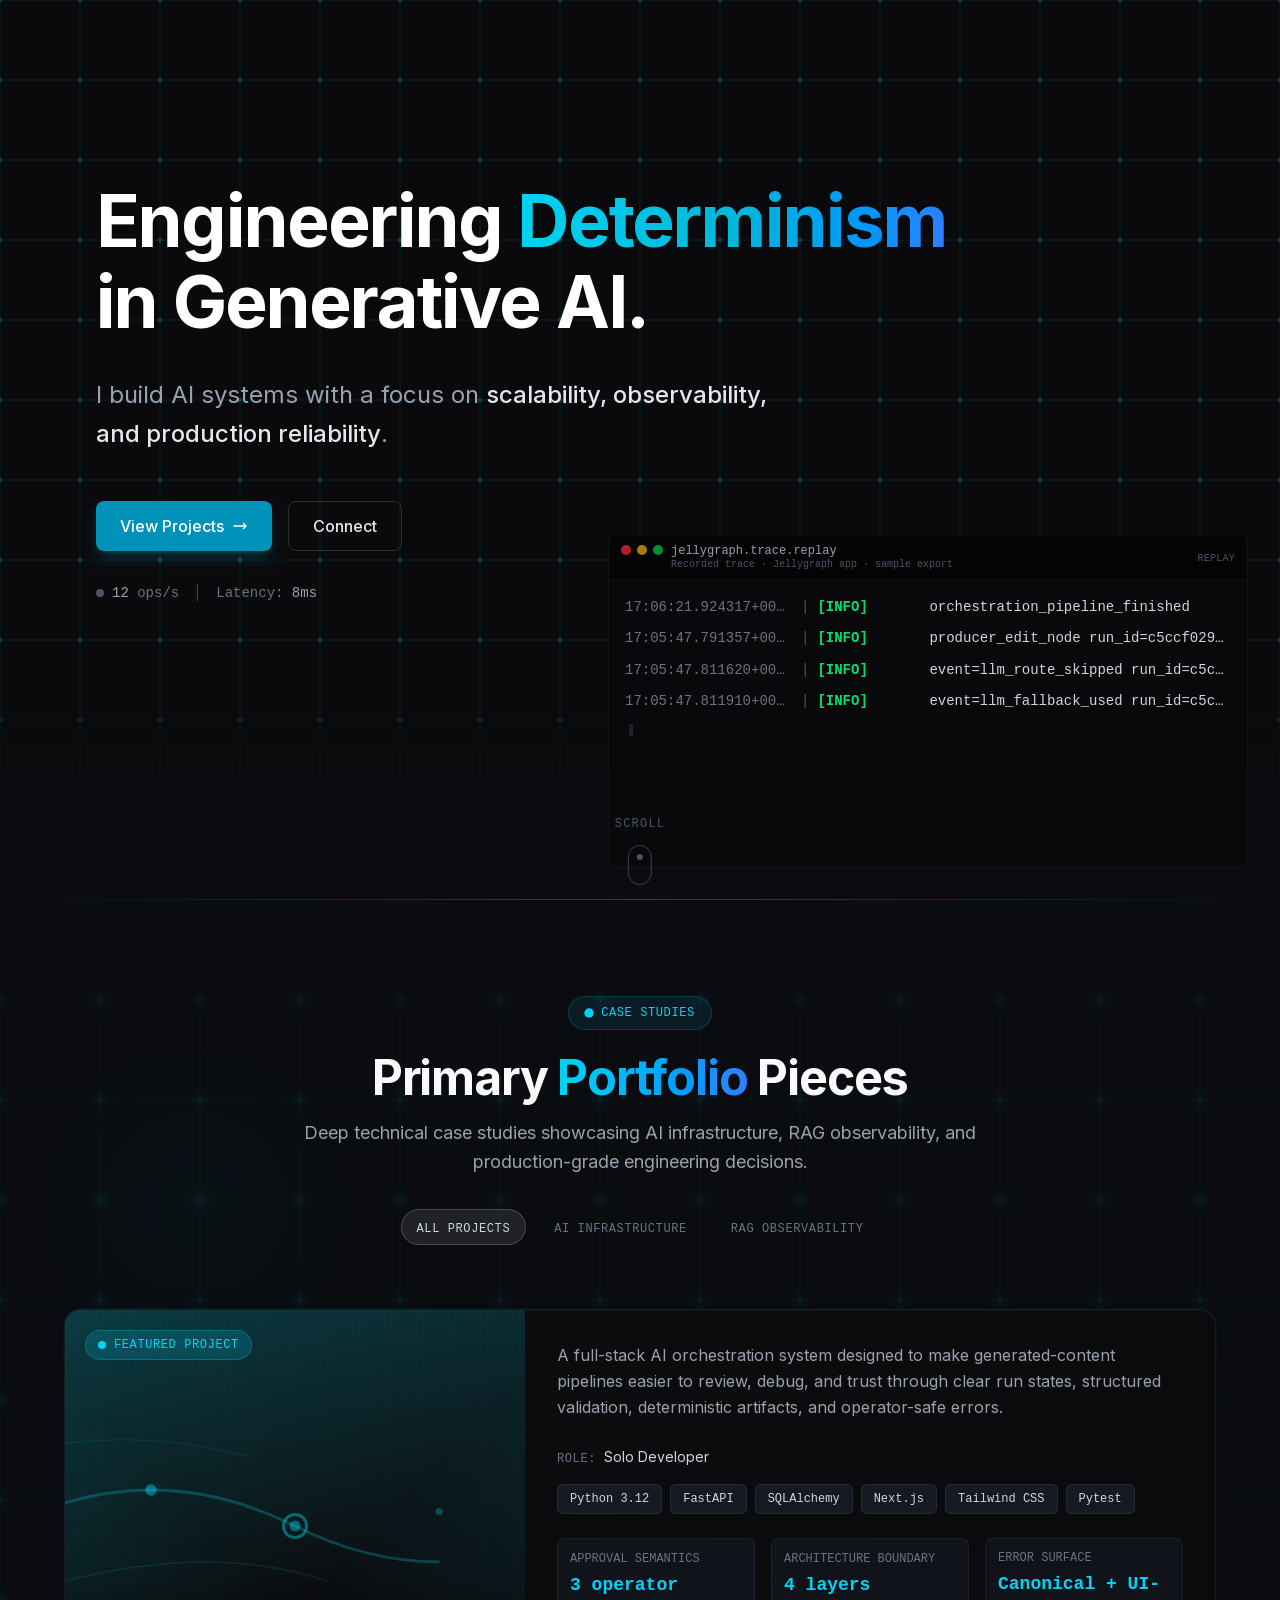
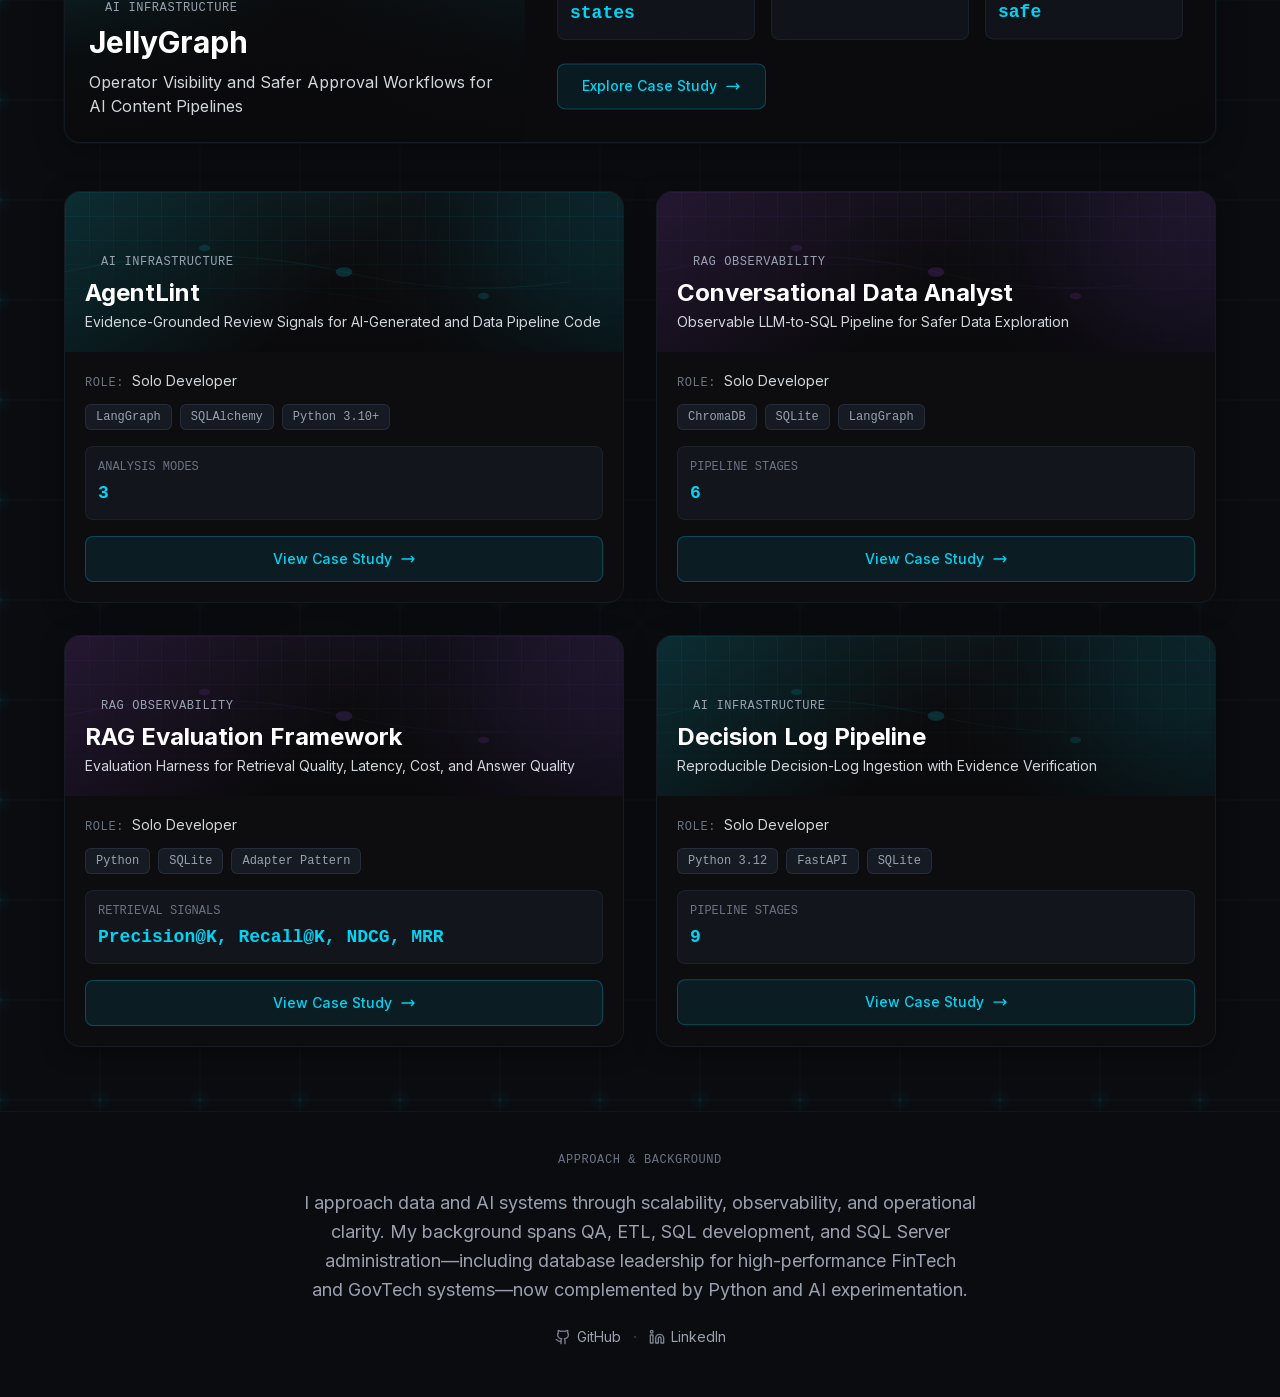
==== commit 0091b32e: "Deploy portfolio from VisualNarrativePortfolio" ====
--- a/index.html
+++ b/index.html
@@ -1,4 +1,4 @@
-<!DOCTYPE html><html lang="en"><head><meta charSet="utf-8"/><meta name="viewport" content="width=device-width, initial-scale=1"/><link rel="preload" href="/_next/static/media/83afe278b6a6bb3c-s.p.0q-301v4kxxnr.woff2" as="font" crossorigin="" type="font/woff2"/><link rel="stylesheet" href="/_next/static/chunks/0acta~jhmvuye.css" data-precedence="next"/><link rel="preload" as="script" fetchPriority="low" href="/_next/static/chunks/0ht900cau6_ur.js"/><script src="/_next/static/chunks/00l-yd3t8dvwz.js" async=""></script><script src="/_next/static/chunks/16g.ca89g7fib.js" async=""></script><script src="/_next/static/chunks/turbopack-14evrwsj28xbr.js" async=""></script><script src="/_next/static/chunks/0dbhjjzl8qfwv.js" async=""></script><script src="/_next/static/chunks/02pngl2~q46kb.js" async=""></script><meta name="next-size-adjust" content=""/><title>AI Infrastructure &amp; RAG Observability Portfolio</title><meta name="description" content="Top 1% technical portfolio showcasing AI infrastructure, RAG observability, and visual narrative engineering"/><meta name="author" content="Your Name"/><meta name="keywords" content="AI Infrastructure,RAG Observability,LLM Engineering,Machine Learning,Data Engineering,Full Stack Development,Portfolio"/><meta name="creator" content="Your Name"/><meta name="robots" content="index, follow"/><meta name="googlebot" content="index, follow, max-video-preview:-1, max-image-preview:large, max-snippet:-1"/><meta property="og:title" content="AI Infrastructure &amp; RAG Observability Portfolio"/><meta property="og:description" content="Top 1% technical portfolio showcasing AI infrastructure, RAG observability, and visual narrative engineering"/><meta property="og:url" content="https://yourusername.github.io/"/><meta property="og:site_name" content="AI Infrastructure &amp; RAG Observability Portfolio"/><meta property="og:locale" content="en_US"/><meta property="og:image" content="https://yourusername.github.io/og-image.png"/><meta property="og:image:width" content="1200"/><meta property="og:image:height" content="630"/><meta property="og:image:alt" content="AI Infrastructure &amp; RAG Observability Portfolio"/><meta property="og:type" content="website"/><meta name="twitter:card" content="summary_large_image"/><meta name="twitter:creator" content="@yourusername"/><meta name="twitter:title" content="AI Infrastructure &amp; RAG Observability Portfolio"/><meta name="twitter:description" content="Top 1% technical portfolio showcasing AI infrastructure, RAG observability, and visual narrative engineering"/><meta name="twitter:image" content="https://yourusername.github.io/og-image.png"/><script src="/_next/static/chunks/03~yq9q893hmn.js" noModule=""></script></head><body class="inter_5972bc34-module__OU16Qa__className min-h-dvh overflow-x-clip antialiased"><div hidden=""><!--$--><!--/$--></div><main class="overflow-x-clip bg-[#0b0c10] min-h-screen"><section class="relative flex h-[100dvh] min-h-[100svh] w-full max-w-full flex-col overflow-x-hidden overflow-y-hidden bg-obsidian-base"><div class="absolute inset-0 min-h-0 min-w-0"><canvas class="absolute inset-0 h-full w-full" style="background:#0A0A0C"></canvas></div><div class="absolute bottom-0 left-0 right-0 h-64 pointer-events-none" style="background:linear-gradient(to bottom, transparent 0%, #0A0A0C 100%)"></div><div class="relative z-10 flex h-full min-h-0 flex-1 flex-col"><div class=" flex min-h-0 flex-1 flex-col justify-center px-4 py-[max(0.75rem,env(safe-area-inset-top))] pb-28 max-[680px]:pb-24 sm:px-8 sm:pb-32 md:px-16 lg:px-24 [@media(max-height:700px)]:justify-start [@media(max-height:700px)]:pt-4 [@media(max-height:700px)]:pb-24 "><div class="max-w-4xl"><h1 class="text-balance text-3xl font-bold leading-[1.12] tracking-tight text-white sm:text-4xl md:text-5xl lg:text-6xl xl:text-7xl [@media(max-height:640px)]:text-[1.65rem] [@media(max-height:640px)]:sm:text-3xl" style="font-family:Inter, system-ui, sans-serif;opacity:0;transform:translateY(50px) scale(0.95)">Engineering<!-- --> <span class="text-transparent bg-clip-text bg-gradient-to-r from-cyan-400 via-cyan-500 to-blue-500">Determinism</span><br/>in Generative AI.</h1><p class="mt-3 max-w-2xl text-base leading-relaxed text-gray-300 sm:mt-6 sm:text-lg sm:text-gray-400 md:mt-8 md:text-xl lg:text-2xl [@media(max-height:640px)]:mt-3 [@media(max-height:640px)]:sm:text-base [@media(max-height:640px)]:md:text-lg" style="font-family:Inter, system-ui, sans-serif;opacity:0;transform:translateY(30px)">I build AI systems with a focus on<!-- --> <span class="font-medium text-gray-100 sm:text-gray-200">scalability, observability, and production reliability</span>.</p><div class="mt-5 flex w-full max-w-md flex-col gap-3 sm:mt-8 sm:max-w-none sm:flex-row sm:flex-wrap md:mt-12 sm:gap-4" style="opacity:0;transform:translateY(20px)"><button type="button" class=" inline-flex min-h-[44px] w-full items-center justify-center gap-2 rounded-lg bg-cyan-600 px-5 py-2.5 font-medium text-white shadow-lg shadow-cyan-500/20 transition-all duration-200 hover:bg-cyan-500 hover:shadow-cyan-500/30 sm:w-auto sm:px-6 sm:py-3 active:bg-cyan-600 "><span>View Projects</span><svg class="h-4 w-4 shrink-0" fill="none" stroke="currentColor" viewBox="0 0 24 24"><path stroke-linecap="round" stroke-linejoin="round" stroke-width="2" d="M17 8l4 4m0 0l-4 4m4-4H3"></path></svg></button><a href="https://linkedin.com/in/tsteele3204" target="_blank" rel="noopener noreferrer" class="inline-flex min-h-[44px] w-full items-center justify-center px-5 sm:w-auto sm:px-6 py-2.5 sm:py-3 bg-white/[0.03] sm:bg-transparent border border-white/15 hover:border-cyan-500/50 text-gray-200 hover:text-white font-medium rounded-lg transition-all duration-200 active:border-cyan-500/40">Connect</a></div><div class="mt-5 flex flex-wrap items-center gap-3 text-xs text-gray-400 sm:mt-8 sm:gap-4 sm:text-sm sm:text-gray-500 [@media(max-height:560px)]:hidden" style="opacity:0"><div class="flex items-center gap-2"><div class="h-2 w-2 rounded-full transition-colors duration-300 bg-gray-500 sm:bg-gray-600"></div><span class="font-mono"><span class="text-gray-300 sm:text-gray-400">12</span> <!-- -->ops/s</span></div><span class="hidden text-gray-700 sm:inline">|</span><span class="hidden font-mono sm:inline">Latency:<!-- --> <span class="text-gray-300 sm:text-gray-400">8<!-- -->ms</span></span></div><div class="mt-4 [@media(min-width:768px)]:hidden [@media(max-height:560px)]:hidden"><div class="pointer-events-none z-[12] md:hidden" aria-hidden="true" title="Recorded sample from a portfolio app export. Looped replay, not live telemetry."><div class="rounded-lg border border-obsidian-accent/48 bg-obsidian-darker/95 px-2.5 py-2 sm:px-3 sm:py-2.5" style="box-shadow:0 0 0 1px rgba(0, 232, 255, 0.1) inset"><div class="mb-2 space-y-0.5 border-b border-white/[0.06] pb-2 sm:mb-2.5 sm:pb-2"><p class="font-mono text-[9px] uppercase tracking-widest text-gray-500 sm:text-[10px]">Sample replay</p><p class="font-mono text-[10px] leading-tight text-gray-500 sm:text-[11px]">Recorded trace · Jellygraph · export</p></div><div class="min-w-0" style="opacity:1;transform:none"><div class="flex flex-wrap items-center gap-2 gap-y-1.5"><span class="inline-flex shrink-0 items-center rounded px-1.5 py-0.5 font-mono text-[10px] font-semibold uppercase tracking-wide ring-1 ring-inset ring-white/10 sm:text-[11px] text-green-400">INFO</span><span class="font-mono text-[10px] tabular-nums text-gray-500 sm:text-[11px]">17:06:21</span></div><p class="mt-2 line-clamp-3 break-words font-mono text-[11px] leading-snug text-gray-300 sm:mt-2.5 sm:line-clamp-4 sm:text-xs" title="INFO: orchestration_pipeline_finished">orchestration_pipeline_finished</p></div></div></div></div></div></div></div><div class="hidden md:block"><div class="absolute bottom-8 z-[15] left-4 right-4 max-w-[min(640px,calc(100%-2rem))] sm:left-8 sm:right-8 sm:max-w-[min(580px,calc(100%-4rem))] md:right-8 md:left-auto md:ml-auto md:max-w-[min(640px,calc(100%-4rem))]"><div class="flex items-start gap-2 border border-obsidian-accent/35 bg-obsidian-darker/95 px-3 py-2 rounded-t-lg" title="Recorded trace replay: pointer movement shortens or lengthens the step interval. Not live telemetry."><div class="flex gap-1.5 pt-0.5"><div class="h-2.5 w-2.5 rounded-full bg-red-500/70"></div><div class="h-2.5 w-2.5 rounded-full bg-yellow-500/70"></div><div class="h-2.5 w-2.5 rounded-full bg-green-500/70"></div></div><div class="min-w-0 flex-1"><div class="truncate font-mono text-xs text-gray-400">jellygraph.trace.replay</div><div class="font-mono text-[10px] leading-tight text-gray-600">Recorded trace · Jellygraph app · sample export</div></div><div class="ml-auto shrink-0"><span class="font-mono text-[10px] uppercase tracking-wide text-gray-600">Replay</span></div></div><div class="h-72 overflow-y-auto overscroll-contain border border-t-0 border-obsidian-accent/35 bg-obsidian-base/98 px-4 py-3 rounded-b-lg"><div class="flex min-w-0 items-center gap-x-2 whitespace-nowrap py-1.5 font-mono text-sm leading-snug"><span class="w-[10.5rem] shrink-0 tabular-nums text-gray-500 truncate" title="17:06:21.924317+00:00">17:06:21.924317+00:00</span><span class="shrink-0 text-gray-600" aria-hidden="true">|</span><span class="w-[6.5rem] shrink-0 font-semibold text-green-400">[<!-- -->INFO<!-- -->]</span><span class="min-w-0 flex-1 truncate text-gray-300" title="orchestration_pipeline_finished">orchestration_pipeline_finished</span></div><span aria-hidden="true" class="ml-1 inline-block h-3 w-1 translate-y-px bg-slate-500/45" style="opacity:0.5"></span></div></div></div><div class="pointer-events-none absolute bottom-[max(1.25rem,env(safe-area-inset-bottom))] left-1/2 z-20 flex -translate-x-1/2 flex-col items-center gap-2 [@media(max-height:520px)]:hidden" style="opacity:0;transform:translateY(-10px)"><span class="text-xs font-mono tracking-widest text-gray-500 sm:text-gray-600 uppercase">Scroll</span><div class="flex h-8 w-5 justify-center rounded-full border border-gray-600 pt-1.5 sm:h-10 sm:w-6 sm:border-gray-700 sm:pt-2"><div class="h-1 w-1 rounded-full bg-gray-500 sm:h-1.5 sm:w-1.5 sm:bg-gray-600"></div></div></div></section><div class="relative h-28 -mt-28 pointer-events-none overflow-x-clip md:h-48 md:-mt-48"><div class="absolute inset-0" style="background:linear-gradient(180deg, 
+<!DOCTYPE html><html lang="en"><head><meta charSet="utf-8"/><meta name="viewport" content="width=device-width, initial-scale=1"/><link rel="preload" href="/_next/static/media/83afe278b6a6bb3c-s.p.0q-301v4kxxnr.woff2" as="font" crossorigin="" type="font/woff2"/><link rel="stylesheet" href="/_next/static/chunks/0mgv_oaj6oim..css" data-precedence="next"/><link rel="preload" as="script" fetchPriority="low" href="/_next/static/chunks/0ht900cau6_ur.js"/><script src="/_next/static/chunks/00l-yd3t8dvwz.js" async=""></script><script src="/_next/static/chunks/16g.ca89g7fib.js" async=""></script><script src="/_next/static/chunks/turbopack-14evrwsj28xbr.js" async=""></script><script src="/_next/static/chunks/0dbhjjzl8qfwv.js" async=""></script><script src="/_next/static/chunks/11e1kdipt-r1g.js" async=""></script><meta name="next-size-adjust" content=""/><title>AI Infrastructure &amp; RAG Observability Portfolio</title><meta name="description" content="Top 1% technical portfolio showcasing AI infrastructure, RAG observability, and visual narrative engineering"/><meta name="author" content="Your Name"/><meta name="keywords" content="AI Infrastructure,RAG Observability,LLM Engineering,Machine Learning,Data Engineering,Full Stack Development,Portfolio"/><meta name="creator" content="Your Name"/><meta name="robots" content="index, follow"/><meta name="googlebot" content="index, follow, max-video-preview:-1, max-image-preview:large, max-snippet:-1"/><meta property="og:title" content="AI Infrastructure &amp; RAG Observability Portfolio"/><meta property="og:description" content="Top 1% technical portfolio showcasing AI infrastructure, RAG observability, and visual narrative engineering"/><meta property="og:url" content="https://yourusername.github.io/"/><meta property="og:site_name" content="AI Infrastructure &amp; RAG Observability Portfolio"/><meta property="og:locale" content="en_US"/><meta property="og:image" content="https://yourusername.github.io/og-image.png"/><meta property="og:image:width" content="1200"/><meta property="og:image:height" content="630"/><meta property="og:image:alt" content="AI Infrastructure &amp; RAG Observability Portfolio"/><meta property="og:type" content="website"/><meta name="twitter:card" content="summary_large_image"/><meta name="twitter:creator" content="@yourusername"/><meta name="twitter:title" content="AI Infrastructure &amp; RAG Observability Portfolio"/><meta name="twitter:description" content="Top 1% technical portfolio showcasing AI infrastructure, RAG observability, and visual narrative engineering"/><meta name="twitter:image" content="https://yourusername.github.io/og-image.png"/><script src="/_next/static/chunks/03~yq9q893hmn.js" noModule=""></script></head><body class="inter_5972bc34-module__OU16Qa__className min-h-dvh overflow-x-clip antialiased"><div hidden=""><!--$--><!--/$--></div><main class="overflow-x-clip bg-[#0b0c10] min-h-screen"><section class="relative flex h-[100dvh] min-h-[100svh] w-full max-w-full flex-col overflow-x-hidden overflow-y-hidden bg-obsidian-base"><div class="absolute inset-0 min-h-0 min-w-0"><canvas class="absolute inset-0 h-full w-full" style="background:#0A0A0C"></canvas></div><div class="absolute bottom-0 left-0 right-0 h-64 pointer-events-none" style="background:linear-gradient(to bottom, transparent 0%, #0A0A0C 100%)"></div><div class="relative z-10 flex h-full min-h-0 flex-1 flex-col"><div class=" flex min-h-0 flex-1 flex-col justify-center px-4 py-[max(0.75rem,env(safe-area-inset-top))] pb-28 max-[680px]:pb-24 sm:px-8 sm:pb-32 md:px-16 lg:px-24 [@media(max-height:700px)]:justify-start [@media(max-height:700px)]:pt-4 [@media(max-height:700px)]:pb-24 "><div class="max-w-4xl"><h1 class="text-balance text-3xl font-bold leading-[1.12] tracking-tight text-white sm:text-4xl md:text-5xl lg:text-6xl xl:text-7xl [@media(max-height:640px)]:text-[1.65rem] [@media(max-height:640px)]:sm:text-3xl" style="font-family:Inter, system-ui, sans-serif;opacity:0;transform:translateY(50px) scale(0.95)">Engineering<!-- --> <span class="text-transparent bg-clip-text bg-gradient-to-r from-cyan-400 via-cyan-500 to-blue-500">Determinism</span><br/>in Generative AI.</h1><p class="mt-3 max-w-2xl text-base leading-relaxed text-gray-300 sm:mt-6 sm:text-lg sm:text-gray-400 md:mt-8 md:text-xl lg:text-2xl [@media(max-height:640px)]:mt-3 [@media(max-height:640px)]:sm:text-base [@media(max-height:640px)]:md:text-lg" style="font-family:Inter, system-ui, sans-serif;opacity:0;transform:translateY(30px)">I build AI systems with a focus on<!-- --> <span class="font-medium text-gray-100 sm:text-gray-200">scalability, observability, and production reliability</span>.</p><div class="mt-5 flex w-full max-w-md flex-col gap-3 sm:mt-8 sm:max-w-none sm:flex-row sm:flex-wrap md:mt-12 sm:gap-4" style="opacity:0;transform:translateY(20px)"><button type="button" class=" inline-flex min-h-[44px] w-full items-center justify-center gap-2 rounded-lg bg-cyan-600 px-5 py-2.5 font-medium text-white shadow-lg shadow-cyan-500/20 transition-all duration-200 hover:bg-cyan-500 hover:shadow-cyan-500/30 sm:w-auto sm:px-6 sm:py-3 active:bg-cyan-600 "><span>View Projects</span><svg class="h-4 w-4 shrink-0" fill="none" stroke="currentColor" viewBox="0 0 24 24"><path stroke-linecap="round" stroke-linejoin="round" stroke-width="2" d="M17 8l4 4m0 0l-4 4m4-4H3"></path></svg></button><a href="https://linkedin.com/in/tsteele3204" target="_blank" rel="noopener noreferrer" class="inline-flex min-h-[44px] w-full items-center justify-center px-5 sm:w-auto sm:px-6 py-2.5 sm:py-3 bg-white/[0.03] sm:bg-transparent border border-white/15 hover:border-cyan-500/50 text-gray-200 hover:text-white font-medium rounded-lg transition-all duration-200 active:border-cyan-500/40">Connect</a></div><div class="mt-5 flex flex-wrap items-center gap-3 text-xs text-gray-400 sm:mt-8 sm:gap-4 sm:text-sm sm:text-gray-500 [@media(max-height:560px)]:hidden" style="opacity:0"><div class="flex items-center gap-2"><div class="h-2 w-2 rounded-full transition-colors duration-300 bg-gray-500 sm:bg-gray-600"></div><span class="font-mono"><span class="text-gray-300 sm:text-gray-400">12</span> <!-- -->ops/s</span></div><span class="hidden text-gray-700 sm:inline">|</span><span class="hidden font-mono sm:inline">Latency:<!-- --> <span class="text-gray-300 sm:text-gray-400">8<!-- -->ms</span></span></div><div class="mt-4 [@media(min-width:768px)]:hidden [@media(max-height:560px)]:hidden"><div class="pointer-events-none z-[12] md:hidden" aria-hidden="true" title="Recorded sample from a portfolio app export. Looped replay, not live telemetry."><div class="rounded-lg border border-obsidian-accent/48 bg-obsidian-darker/95 px-2.5 py-2 sm:px-3 sm:py-2.5" style="box-shadow:0 0 0 1px rgba(0, 232, 255, 0.1) inset"><div class="mb-2 space-y-0.5 border-b border-white/[0.06] pb-2 sm:mb-2.5 sm:pb-2"><p class="font-mono text-[9px] uppercase tracking-widest text-gray-500 sm:text-[10px]">Sample replay</p><p class="font-mono text-[10px] leading-tight text-gray-500 sm:text-[11px]">Recorded trace · Jellygraph · export</p></div><div class="min-w-0" style="opacity:1;transform:none"><div class="flex flex-wrap items-center gap-2 gap-y-1.5"><span class="inline-flex shrink-0 items-center rounded px-1.5 py-0.5 font-mono text-[10px] font-semibold uppercase tracking-wide ring-1 ring-inset ring-white/10 sm:text-[11px] text-green-400">INFO</span><span class="font-mono text-[10px] tabular-nums text-gray-500 sm:text-[11px]">17:06:21</span></div><p class="mt-2 line-clamp-3 break-words font-mono text-[11px] leading-snug text-gray-300 sm:mt-2.5 sm:line-clamp-4 sm:text-xs" title="INFO: orchestration_pipeline_finished">orchestration_pipeline_finished</p></div></div></div></div></div></div></div><div class="hidden md:block"><div class="absolute bottom-8 z-[15] left-4 right-4 max-w-[min(640px,calc(100%-2rem))] sm:left-8 sm:right-8 sm:max-w-[min(580px,calc(100%-4rem))] md:right-8 md:left-auto md:ml-auto md:max-w-[min(640px,calc(100%-4rem))]"><div class="flex items-start gap-2 border border-obsidian-accent/35 bg-obsidian-darker/95 px-3 py-2 rounded-t-lg" title="Recorded trace replay: pointer movement shortens or lengthens the step interval. Not live telemetry."><div class="flex gap-1.5 pt-0.5"><div class="h-2.5 w-2.5 rounded-full bg-red-500/70"></div><div class="h-2.5 w-2.5 rounded-full bg-yellow-500/70"></div><div class="h-2.5 w-2.5 rounded-full bg-green-500/70"></div></div><div class="min-w-0 flex-1"><div class="truncate font-mono text-xs text-gray-400">jellygraph.trace.replay</div><div class="font-mono text-[10px] leading-tight text-gray-600">Recorded trace · Jellygraph app · sample export</div></div><div class="ml-auto shrink-0"><span class="font-mono text-[10px] uppercase tracking-wide text-gray-600">Replay</span></div></div><div class="h-72 overflow-y-auto overscroll-contain border border-t-0 border-obsidian-accent/35 bg-obsidian-base/98 px-4 py-3 rounded-b-lg"><div class="flex min-w-0 items-center gap-x-2 whitespace-nowrap py-1.5 font-mono text-sm leading-snug"><span class="w-[10.5rem] shrink-0 tabular-nums text-gray-500 truncate" title="17:06:21.924317+00:00">17:06:21.924317+00:00</span><span class="shrink-0 text-gray-600" aria-hidden="true">|</span><span class="w-[6.5rem] shrink-0 font-semibold text-green-400">[<!-- -->INFO<!-- -->]</span><span class="min-w-0 flex-1 truncate text-gray-300" title="orchestration_pipeline_finished">orchestration_pipeline_finished</span></div><span aria-hidden="true" class="ml-1 inline-block h-3 w-1 translate-y-px bg-slate-500/45" style="opacity:0.5"></span></div></div></div><div class="pointer-events-none absolute bottom-[max(1.25rem,env(safe-area-inset-bottom))] left-1/2 z-20 flex -translate-x-1/2 flex-col items-center gap-2 [@media(max-height:520px)]:hidden" style="opacity:0;transform:translateY(-10px)"><span class="text-xs font-mono tracking-widest text-gray-500 sm:text-gray-600 uppercase">Scroll</span><div class="flex h-8 w-5 justify-center rounded-full border border-gray-600 pt-1.5 sm:h-10 sm:w-6 sm:border-gray-700 sm:pt-2"><div class="h-1 w-1 rounded-full bg-gray-500 sm:h-1.5 sm:w-1.5 sm:bg-gray-600"></div></div></div></section><div class="relative h-28 -mt-28 pointer-events-none overflow-x-clip md:h-48 md:-mt-48"><div class="absolute inset-0" style="background:linear-gradient(180deg, 
               transparent 0%, 
               rgba(11, 12, 16, 0.3) 20%,
               rgba(11, 12, 16, 0.7) 50%,
@@ -24,10 +24,10 @@
                   linear-gradient(90deg, rgba(0, 232, 255, 0.5) 1px, transparent 1px);background-size:32px 32px;mask-image:linear-gradient(180deg, rgba(0,0,0,0.4) 0%, transparent 100%);-webkit-mask-image:linear-gradient(180deg, rgba(0,0,0,0.4) 0%, transparent 100%)"></div><div class="absolute top-5 left-5 right-5 flex max-w-[calc(100%-2.5rem)] flex-wrap items-center gap-2 px-3 py-1.5 rounded-full bg-cyan-500/20 border border-cyan-500/30 sm:right-auto" style="opacity:0;transform:translateX(-20px)"><span class="w-2 h-2 rounded-full bg-cyan-400 animate-pulse"></span><span class="text-xs font-mono text-cyan-400 uppercase tracking-wider">Featured Project</span></div><div class="absolute bottom-0 left-0 right-0 p-6 bg-gradient-to-t from-[#0a0a0c] via-[#0a0a0c]/80 to-transparent"><div class="flex items-center gap-2 mb-2"><span class="
                     w-2 h-2 rounded-full
                     
-                    bg-amber-500 animate-pulse
                     
                     
-                  "></span><span class="text-xs font-mono text-gray-400 uppercase tracking-wider">ai infrastructure</span></div><h3 class="text-2xl md:text-3xl font-bold text-white leading-tight break-words">JellyGraph</h3><p class="text-base text-gray-300 mt-2">Visibility and Auditability for AI Content Pipelines</p></div></div><div class="flex flex-col p-6 lg:min-h-0 lg:flex-1 lg:p-8"><p class="text-gray-400 leading-relaxed mb-6 line-clamp-3">Production-oriented AI pipeline tooling that makes structured generation reviewable, auditable, and safer to operate.</p><div class="mb-4"><span class="text-xs font-mono text-gray-500 uppercase tracking-wider">Role:<!-- --> </span><span class="text-sm text-gray-300">Solo Developer</span></div><div class="flex flex-wrap gap-2 mb-6"><span class=" px-3 py-1.5 text-xs font-mono bg-gray-800/50 text-gray-300 border border-gray-700/50 rounded-md hover:border-cyan-500/30 transition-colors " style="opacity:0;transform:scale(0.8)">Python 3.12</span><span class=" px-3 py-1.5 text-xs font-mono bg-gray-800/50 text-gray-300 border border-gray-700/50 rounded-md hover:border-cyan-500/30 transition-colors " style="opacity:0;transform:scale(0.8)">FastAPI</span><span class=" px-3 py-1.5 text-xs font-mono bg-gray-800/50 text-gray-300 border border-gray-700/50 rounded-md hover:border-cyan-500/30 transition-colors " style="opacity:0;transform:scale(0.8)">SQLAlchemy</span><span class=" px-3 py-1.5 text-xs font-mono bg-gray-800/50 text-gray-300 border border-gray-700/50 rounded-md hover:border-cyan-500/30 transition-colors " style="opacity:0;transform:scale(0.8)">Next.js</span><span class=" px-3 py-1.5 text-xs font-mono bg-gray-800/50 text-gray-300 border border-gray-700/50 rounded-md hover:border-cyan-500/30 transition-colors " style="opacity:0;transform:scale(0.8)">Tailwind CSS</span><span class=" px-3 py-1.5 text-xs font-mono bg-gray-800/50 text-gray-300 border border-gray-700/50 rounded-md hover:border-cyan-500/30 transition-colors " style="opacity:0;transform:scale(0.8)">Pytest</span></div><div class="grid grid-cols-2 md:grid-cols-3 gap-4 mb-6"><div class="p-3 rounded-lg bg-gray-800/30 border border-gray-700/30" style="opacity:0;transform:translateY(10px)"><p class="text-xs font-mono text-gray-500 uppercase mb-1">Architecture Boundary</p><p class="text-lg font-bold text-cyan-400 font-mono">4 layers</p></div><div class="p-3 rounded-lg bg-gray-800/30 border border-gray-700/30" style="opacity:0;transform:translateY(10px)"><p class="text-xs font-mono text-gray-500 uppercase mb-1">Error Surface</p><p class="text-lg font-bold text-cyan-400 font-mono">UI-safe errors</p></div><div class="p-3 rounded-lg bg-gray-800/30 border border-gray-700/30" style="opacity:0;transform:translateY(10px)"><p class="text-xs font-mono text-gray-500 uppercase mb-1">Export Behavior</p><p class="text-lg font-bold text-cyan-400 font-mono">Deterministic</p></div></div><button class=" mt-auto w-full sm:w-auto self-start py-3 px-6 bg-cyan-500/10 hover:bg-cyan-500/20 border border-cyan-500/30 hover:border-cyan-500/50 text-cyan-400 text-sm font-medium rounded-lg transition-all duration-200 flex items-center justify-center gap-2 group-hover:shadow-lg group-hover:shadow-cyan-500/10 " style="opacity:0;transform:translateY(10px)"><span>Explore Case Study</span><svg class="w-4 h-4 transition-transform duration-200 group-hover:translate-x-1" fill="none" stroke="currentColor" viewBox="0 0 24 24"><path stroke-linecap="round" stroke-linejoin="round" stroke-width="2" d="M17 8l4 4m0 0l-4 4m4-4H3"></path></svg></button></div></div><div class=" absolute inset-0 opacity-0 group-hover:opacity-100 transition-opacity duration-500 pointer-events-none rounded-2xl " style="box-shadow:inset 0 0 80px -20px rgba(0, 232, 255, 0.2),
+                    
+                  "></span><span class="text-xs font-mono text-gray-400 uppercase tracking-wider">ai infrastructure</span></div><h3 class="text-2xl md:text-3xl font-bold text-white leading-tight break-words">JellyGraph</h3><p class="text-base text-gray-300 mt-2">Operator Visibility and Safer Approval Workflows for AI Content Pipelines</p></div></div><div class="flex flex-col p-6 lg:min-h-0 lg:flex-1 lg:p-8"><p class="text-gray-400 leading-relaxed mb-6 line-clamp-3">A full-stack AI orchestration system designed to make generated-content pipelines easier to review, debug, and trust through clear run states, structured validation, deterministic artifacts, and operator-safe errors.</p><div class="mb-4"><span class="text-xs font-mono text-gray-500 uppercase tracking-wider">Role:<!-- --> </span><span class="text-sm text-gray-300">Solo Developer</span></div><div class="flex flex-wrap gap-2 mb-6"><span class=" px-3 py-1.5 text-xs font-mono bg-gray-800/50 text-gray-300 border border-gray-700/50 rounded-md hover:border-cyan-500/30 transition-colors " style="opacity:0;transform:scale(0.8)">Python 3.12</span><span class=" px-3 py-1.5 text-xs font-mono bg-gray-800/50 text-gray-300 border border-gray-700/50 rounded-md hover:border-cyan-500/30 transition-colors " style="opacity:0;transform:scale(0.8)">FastAPI</span><span class=" px-3 py-1.5 text-xs font-mono bg-gray-800/50 text-gray-300 border border-gray-700/50 rounded-md hover:border-cyan-500/30 transition-colors " style="opacity:0;transform:scale(0.8)">SQLAlchemy</span><span class=" px-3 py-1.5 text-xs font-mono bg-gray-800/50 text-gray-300 border border-gray-700/50 rounded-md hover:border-cyan-500/30 transition-colors " style="opacity:0;transform:scale(0.8)">Next.js</span><span class=" px-3 py-1.5 text-xs font-mono bg-gray-800/50 text-gray-300 border border-gray-700/50 rounded-md hover:border-cyan-500/30 transition-colors " style="opacity:0;transform:scale(0.8)">Tailwind CSS</span><span class=" px-3 py-1.5 text-xs font-mono bg-gray-800/50 text-gray-300 border border-gray-700/50 rounded-md hover:border-cyan-500/30 transition-colors " style="opacity:0;transform:scale(0.8)">Pytest</span></div><div class="grid grid-cols-2 md:grid-cols-3 gap-4 mb-6"><div class="p-3 rounded-lg bg-gray-800/30 border border-gray-700/30" style="opacity:0;transform:translateY(10px)"><p class="text-xs font-mono text-gray-500 uppercase mb-1">Approval Semantics</p><p class="text-lg font-bold text-cyan-400 font-mono">3 operator states</p></div><div class="p-3 rounded-lg bg-gray-800/30 border border-gray-700/30" style="opacity:0;transform:translateY(10px)"><p class="text-xs font-mono text-gray-500 uppercase mb-1">Architecture Boundary</p><p class="text-lg font-bold text-cyan-400 font-mono">4 layers</p></div><div class="p-3 rounded-lg bg-gray-800/30 border border-gray-700/30" style="opacity:0;transform:translateY(10px)"><p class="text-xs font-mono text-gray-500 uppercase mb-1">Error Surface</p><p class="text-lg font-bold text-cyan-400 font-mono">Canonical + UI-safe</p></div></div><button class=" mt-auto w-full sm:w-auto self-start py-3 px-6 bg-cyan-500/10 hover:bg-cyan-500/20 border border-cyan-500/30 hover:border-cyan-500/50 text-cyan-400 text-sm font-medium rounded-lg transition-all duration-200 flex items-center justify-center gap-2 group-hover:shadow-lg group-hover:shadow-cyan-500/10 " style="opacity:0;transform:translateY(10px)"><span>Explore Case Study</span><svg class="w-4 h-4 transition-transform duration-200 group-hover:translate-x-1" fill="none" stroke="currentColor" viewBox="0 0 24 24"><path stroke-linecap="round" stroke-linejoin="round" stroke-width="2" d="M17 8l4 4m0 0l-4 4m4-4H3"></path></svg></button></div></div><div class=" absolute inset-0 opacity-0 group-hover:opacity-100 transition-opacity duration-500 pointer-events-none rounded-2xl " style="box-shadow:inset 0 0 80px -20px rgba(0, 232, 255, 0.2),
               0 0 40px -10px rgba(0, 232, 255, 0.15)"></div></div></article></div><div class="max-w-6xl mx-auto grid grid-cols-1 md:grid-cols-2 gap-6 md:gap-8" style="opacity:0"><article class="group relative cursor-pointer h-full rounded-2xl" role="button" tabindex="0" aria-label="View case study for AgentLint" style="perspective:1000px;background:transparent;opacity:0;transform:translateY(40px) scale(0.95)"><div class=" relative h-full flex flex-col overflow-hidden rounded-2xl bg-[#0d0d0f] border border-gray-800/50 transition-colors duration-300 " style="transform-style:preserve-3d;box-shadow:0 4px 24px -4px rgba(0, 0, 0, 0.5),
                 inset 0 1px 0 0 rgba(255, 255, 255, 0.03)"><div class="absolute inset-0 pointer-events-none opacity-0 group-hover:opacity-100 transition-opacity duration-300" style="background:radial-gradient(circle at 0% 0%, rgba(0, 232, 255, 0.12) 0%, transparent 50%)"></div><div class="relative h-40 overflow-hidden" style="background:linear-gradient(135deg, rgba(0, 232, 255, 0.15) 0%, transparent 50%),
               linear-gradient(225deg, rgba(0, 180, 216, 0.1) 0%, transparent 50%),
@@ -35,27 +35,37 @@
                 linear-gradient(90deg, rgba(0, 232, 255, 0.4) 1px, transparent 1px);background-size:24px 24px;mask-image:linear-gradient(180deg, rgba(0,0,0,0.5) 0%, transparent 100%);-webkit-mask-image:linear-gradient(180deg, rgba(0,0,0,0.5) 0%, transparent 100%)"></div><div class="absolute -top-12 -right-12 w-48 h-48 rounded-full blur-3xl" style="background:radial-gradient(circle, rgba(0, 232, 255, 0.4) 0%, transparent 70%)"></div><svg class="absolute inset-0 w-full h-full" viewBox="0 0 200 100" preserveAspectRatio="none"><path d="M0,50 Q50,30 100,50 T200,50" stroke="rgba(0, 232, 255, 0.4)" stroke-width="0.5" fill="none" opacity="0" pathLength="1" stroke-dashoffset="0px" stroke-dasharray="0px 1px"></path><path d="M0,70 Q60,50 120,70 T200,70" stroke="rgba(0, 232, 255, 0.4)" stroke-width="0.3" fill="none" opacity="0" pathLength="1" stroke-dashoffset="0px" stroke-dasharray="0px 1px"></path><circle cx="100" cy="50" r="3" fill="rgba(0, 232, 255, 0.4)"></circle><circle cx="50" cy="35" r="2" fill="rgba(0, 232, 255, 0.4)"></circle><circle cx="150" cy="65" r="2" fill="rgba(0, 232, 255, 0.4)"></circle></svg><div class="absolute inset-0 flex flex-col justify-end p-5"><div class="flex items-center gap-2 mb-2"><span class="
                   w-2 h-2 rounded-full
                   
-                  bg-amber-500 animate-pulse
                   
                   
-                "></span><span class="text-xs font-mono text-gray-400 uppercase tracking-wider">ai infrastructure</span></div><h3 class="text-xl md:text-2xl font-bold text-white leading-tight break-words">AgentLint</h3><p class="text-sm text-gray-300 mt-1">Evidence-Driven Multi-Agent Code Review</p></div></div><div class="flex-1 flex flex-col p-5 pt-4"><div class="mb-3"><span class="text-xs font-mono text-gray-500 uppercase tracking-wider">Role:<!-- --> </span><span class="text-sm text-gray-300">Solo Developer</span></div><div class="flex flex-wrap gap-2 mb-4"><span class=" px-2.5 py-1 text-xs font-mono bg-gray-800/50 text-gray-400 border border-gray-700/50 rounded-md group-hover:border-gray-600/50 group-hover:text-gray-300 transition-colors duration-300 " style="opacity:0;transform:scale(0.8)">LangGraph</span><span class=" px-2.5 py-1 text-xs font-mono bg-gray-800/50 text-gray-400 border border-gray-700/50 rounded-md group-hover:border-gray-600/50 group-hover:text-gray-300 transition-colors duration-300 " style="opacity:0;transform:scale(0.8)">SQLAlchemy</span><span class=" px-2.5 py-1 text-xs font-mono bg-gray-800/50 text-gray-400 border border-gray-700/50 rounded-md group-hover:border-gray-600/50 group-hover:text-gray-300 transition-colors duration-300 " style="opacity:0;transform:scale(0.8)">Python 3.10+</span></div><div class="mb-4 p-3 rounded-lg bg-gray-800/30 border border-gray-700/30 group-hover:border-cyan-500/20 transition-colors duration-300" style="opacity:0;transform:translateY(10px)"><p class="text-xs font-mono text-gray-500 uppercase mb-1">Processing Modes</p><p class="text-lg font-bold text-cyan-400 font-mono">3</p></div><div class="flex-1"></div><button class=" w-full mt-auto py-3 px-4 bg-cyan-500/10 hover:bg-cyan-500/20 border border-cyan-500/30 hover:border-cyan-500/50 text-cyan-400 text-sm font-medium rounded-lg transition-all duration-200 flex items-center justify-center gap-2 group-hover:shadow-lg group-hover:shadow-cyan-500/10 " style="opacity:0;transform:translateY(10px)"><span>View Case Study</span><svg class="w-4 h-4" fill="none" stroke="currentColor" viewBox="0 0 24 24"><path stroke-linecap="round" stroke-linejoin="round" stroke-width="2" d="M17 8l4 4m0 0l-4 4m4-4H3"></path></svg></button></div><div class="absolute inset-0 pointer-events-none rounded-2xl"></div></div></article><article class="group relative cursor-pointer h-full rounded-2xl" role="button" tabindex="0" aria-label="View case study for Conversational Data Analyst" style="perspective:1000px;background:transparent;opacity:0;transform:translateY(40px) scale(0.95)"><div class=" relative h-full flex flex-col overflow-hidden rounded-2xl bg-[#0d0d0f] border border-gray-800/50 transition-colors duration-300 " style="transform-style:preserve-3d;box-shadow:0 4px 24px -4px rgba(0, 0, 0, 0.5),
+                  
+                "></span><span class="text-xs font-mono text-gray-400 uppercase tracking-wider">ai infrastructure</span></div><h3 class="text-xl md:text-2xl font-bold text-white leading-tight break-words">AgentLint</h3><p class="text-sm text-gray-300 mt-1">Evidence-Grounded Review Signals for AI-Generated and Data Pipeline Code</p></div></div><div class="flex-1 flex flex-col p-5 pt-4"><div class="mb-3"><span class="text-xs font-mono text-gray-500 uppercase tracking-wider">Role:<!-- --> </span><span class="text-sm text-gray-300">Solo Developer</span></div><div class="flex flex-wrap gap-2 mb-4"><span class=" px-2.5 py-1 text-xs font-mono bg-gray-800/50 text-gray-400 border border-gray-700/50 rounded-md group-hover:border-gray-600/50 group-hover:text-gray-300 transition-colors duration-300 " style="opacity:0;transform:scale(0.8)">LangGraph</span><span class=" px-2.5 py-1 text-xs font-mono bg-gray-800/50 text-gray-400 border border-gray-700/50 rounded-md group-hover:border-gray-600/50 group-hover:text-gray-300 transition-colors duration-300 " style="opacity:0;transform:scale(0.8)">SQLAlchemy</span><span class=" px-2.5 py-1 text-xs font-mono bg-gray-800/50 text-gray-400 border border-gray-700/50 rounded-md group-hover:border-gray-600/50 group-hover:text-gray-300 transition-colors duration-300 " style="opacity:0;transform:scale(0.8)">Python 3.10+</span></div><div class="mb-4 p-3 rounded-lg bg-gray-800/30 border border-gray-700/30 group-hover:border-cyan-500/20 transition-colors duration-300" style="opacity:0;transform:translateY(10px)"><p class="text-xs font-mono text-gray-500 uppercase mb-1">Analysis Modes</p><p class="text-lg font-bold text-cyan-400 font-mono">3</p></div><div class="flex-1"></div><button class=" w-full mt-auto py-3 px-4 bg-cyan-500/10 hover:bg-cyan-500/20 border border-cyan-500/30 hover:border-cyan-500/50 text-cyan-400 text-sm font-medium rounded-lg transition-all duration-200 flex items-center justify-center gap-2 group-hover:shadow-lg group-hover:shadow-cyan-500/10 " style="opacity:0;transform:translateY(10px)"><span>View Case Study</span><svg class="w-4 h-4" fill="none" stroke="currentColor" viewBox="0 0 24 24"><path stroke-linecap="round" stroke-linejoin="round" stroke-width="2" d="M17 8l4 4m0 0l-4 4m4-4H3"></path></svg></button></div><div class="absolute inset-0 pointer-events-none rounded-2xl"></div></div></article><article class="group relative cursor-pointer h-full rounded-2xl" role="button" tabindex="0" aria-label="View case study for Conversational Data Analyst" style="perspective:1000px;background:transparent;opacity:0;transform:translateY(40px) scale(0.95)"><div class=" relative h-full flex flex-col overflow-hidden rounded-2xl bg-[#0d0d0f] border border-gray-800/50 transition-colors duration-300 " style="transform-style:preserve-3d;box-shadow:0 4px 24px -4px rgba(0, 0, 0, 0.5),
                 inset 0 1px 0 0 rgba(255, 255, 255, 0.03)"><div class="absolute inset-0 pointer-events-none opacity-0 group-hover:opacity-100 transition-opacity duration-300" style="background:radial-gradient(circle at 0% 0%, rgba(168, 85, 247, 0.12) 0%, transparent 50%)"></div><div class="relative h-40 overflow-hidden" style="background:linear-gradient(135deg, rgba(168, 85, 247, 0.15) 0%, transparent 50%),
               linear-gradient(225deg, rgba(139, 92, 246, 0.1) 0%, transparent 50%),
               linear-gradient(180deg, #0d0d0f 0%, #0A0A0C 100%)"><div class="absolute inset-0 opacity-30 group-hover:opacity-50 transition-opacity duration-500" style="background-image:linear-gradient(rgba(168, 85, 247, 0.4) 1px, transparent 1px),
                 linear-gradient(90deg, rgba(168, 85, 247, 0.4) 1px, transparent 1px);background-size:24px 24px;mask-image:linear-gradient(180deg, rgba(0,0,0,0.5) 0%, transparent 100%);-webkit-mask-image:linear-gradient(180deg, rgba(0,0,0,0.5) 0%, transparent 100%)"></div><div class="absolute -top-12 -right-12 w-48 h-48 rounded-full blur-3xl" style="background:radial-gradient(circle, rgba(168, 85, 247, 0.4) 0%, transparent 70%)"></div><svg class="absolute inset-0 w-full h-full" viewBox="0 0 200 100" preserveAspectRatio="none"><path d="M0,50 Q50,30 100,50 T200,50" stroke="rgba(168, 85, 247, 0.4)" stroke-width="0.5" fill="none" opacity="0" pathLength="1" stroke-dashoffset="0px" stroke-dasharray="0px 1px"></path><path d="M0,70 Q60,50 120,70 T200,70" stroke="rgba(168, 85, 247, 0.4)" stroke-width="0.3" fill="none" opacity="0" pathLength="1" stroke-dashoffset="0px" stroke-dasharray="0px 1px"></path><circle cx="100" cy="50" r="3" fill="rgba(168, 85, 247, 0.4)"></circle><circle cx="50" cy="35" r="2" fill="rgba(168, 85, 247, 0.4)"></circle><circle cx="150" cy="65" r="2" fill="rgba(168, 85, 247, 0.4)"></circle></svg><div class="absolute inset-0 flex flex-col justify-end p-5"><div class="flex items-center gap-2 mb-2"><span class="
                   w-2 h-2 rounded-full
                   
-                  bg-amber-500 animate-pulse
                   
                   
-                "></span><span class="text-xs font-mono text-gray-400 uppercase tracking-wider">rag observability</span></div><h3 class="text-xl md:text-2xl font-bold text-white leading-tight break-words">Conversational Data Analyst</h3><p class="text-sm text-gray-300 mt-1">Observable LLM-to-SQL Pipeline</p></div></div><div class="flex-1 flex flex-col p-5 pt-4"><div class="mb-3"><span class="text-xs font-mono text-gray-500 uppercase tracking-wider">Role:<!-- --> </span><span class="text-sm text-gray-300">Solo Developer</span></div><div class="flex flex-wrap gap-2 mb-4"><span class=" px-2.5 py-1 text-xs font-mono bg-gray-800/50 text-gray-400 border border-gray-700/50 rounded-md group-hover:border-gray-600/50 group-hover:text-gray-300 transition-colors duration-300 " style="opacity:0;transform:scale(0.8)">ChromaDB</span><span class=" px-2.5 py-1 text-xs font-mono bg-gray-800/50 text-gray-400 border border-gray-700/50 rounded-md group-hover:border-gray-600/50 group-hover:text-gray-300 transition-colors duration-300 " style="opacity:0;transform:scale(0.8)">SQLite</span><span class=" px-2.5 py-1 text-xs font-mono bg-gray-800/50 text-gray-400 border border-gray-700/50 rounded-md group-hover:border-gray-600/50 group-hover:text-gray-300 transition-colors duration-300 " style="opacity:0;transform:scale(0.8)">LangGraph</span></div><div class="mb-4 p-3 rounded-lg bg-gray-800/30 border border-gray-700/30 group-hover:border-cyan-500/20 transition-colors duration-300" style="opacity:0;transform:translateY(10px)"><p class="text-xs font-mono text-gray-500 uppercase mb-1">Pipeline Stages</p><p class="text-lg font-bold text-cyan-400 font-mono">6</p></div><div class="flex-1"></div><button class=" w-full mt-auto py-3 px-4 bg-cyan-500/10 hover:bg-cyan-500/20 border border-cyan-500/30 hover:border-cyan-500/50 text-cyan-400 text-sm font-medium rounded-lg transition-all duration-200 flex items-center justify-center gap-2 group-hover:shadow-lg group-hover:shadow-cyan-500/10 " style="opacity:0;transform:translateY(10px)"><span>View Case Study</span><svg class="w-4 h-4" fill="none" stroke="currentColor" viewBox="0 0 24 24"><path stroke-linecap="round" stroke-linejoin="round" stroke-width="2" d="M17 8l4 4m0 0l-4 4m4-4H3"></path></svg></button></div><div class="absolute inset-0 pointer-events-none rounded-2xl"></div></div></article><article class="group relative cursor-pointer h-full rounded-2xl" role="button" tabindex="0" aria-label="View case study for RAG Evaluation Framework" style="perspective:1000px;background:transparent;opacity:0;transform:translateY(40px) scale(0.95)"><div class=" relative h-full flex flex-col overflow-hidden rounded-2xl bg-[#0d0d0f] border border-gray-800/50 transition-colors duration-300 " style="transform-style:preserve-3d;box-shadow:0 4px 24px -4px rgba(0, 0, 0, 0.5),
+                  
+                "></span><span class="text-xs font-mono text-gray-400 uppercase tracking-wider">rag observability</span></div><h3 class="text-xl md:text-2xl font-bold text-white leading-tight break-words">Conversational Data Analyst</h3><p class="text-sm text-gray-300 mt-1">Observable LLM-to-SQL Pipeline for Safer Data Exploration</p></div></div><div class="flex-1 flex flex-col p-5 pt-4"><div class="mb-3"><span class="text-xs font-mono text-gray-500 uppercase tracking-wider">Role:<!-- --> </span><span class="text-sm text-gray-300">Solo Developer</span></div><div class="flex flex-wrap gap-2 mb-4"><span class=" px-2.5 py-1 text-xs font-mono bg-gray-800/50 text-gray-400 border border-gray-700/50 rounded-md group-hover:border-gray-600/50 group-hover:text-gray-300 transition-colors duration-300 " style="opacity:0;transform:scale(0.8)">ChromaDB</span><span class=" px-2.5 py-1 text-xs font-mono bg-gray-800/50 text-gray-400 border border-gray-700/50 rounded-md group-hover:border-gray-600/50 group-hover:text-gray-300 transition-colors duration-300 " style="opacity:0;transform:scale(0.8)">SQLite</span><span class=" px-2.5 py-1 text-xs font-mono bg-gray-800/50 text-gray-400 border border-gray-700/50 rounded-md group-hover:border-gray-600/50 group-hover:text-gray-300 transition-colors duration-300 " style="opacity:0;transform:scale(0.8)">LangGraph</span></div><div class="mb-4 p-3 rounded-lg bg-gray-800/30 border border-gray-700/30 group-hover:border-cyan-500/20 transition-colors duration-300" style="opacity:0;transform:translateY(10px)"><p class="text-xs font-mono text-gray-500 uppercase mb-1">Pipeline Stages</p><p class="text-lg font-bold text-cyan-400 font-mono">6</p></div><div class="flex-1"></div><button class=" w-full mt-auto py-3 px-4 bg-cyan-500/10 hover:bg-cyan-500/20 border border-cyan-500/30 hover:border-cyan-500/50 text-cyan-400 text-sm font-medium rounded-lg transition-all duration-200 flex items-center justify-center gap-2 group-hover:shadow-lg group-hover:shadow-cyan-500/10 " style="opacity:0;transform:translateY(10px)"><span>View Case Study</span><svg class="w-4 h-4" fill="none" stroke="currentColor" viewBox="0 0 24 24"><path stroke-linecap="round" stroke-linejoin="round" stroke-width="2" d="M17 8l4 4m0 0l-4 4m4-4H3"></path></svg></button></div><div class="absolute inset-0 pointer-events-none rounded-2xl"></div></div></article><article class="group relative cursor-pointer h-full rounded-2xl" role="button" tabindex="0" aria-label="View case study for RAG Evaluation Framework" style="perspective:1000px;background:transparent;opacity:0;transform:translateY(40px) scale(0.95)"><div class=" relative h-full flex flex-col overflow-hidden rounded-2xl bg-[#0d0d0f] border border-gray-800/50 transition-colors duration-300 " style="transform-style:preserve-3d;box-shadow:0 4px 24px -4px rgba(0, 0, 0, 0.5),
                 inset 0 1px 0 0 rgba(255, 255, 255, 0.03)"><div class="absolute inset-0 pointer-events-none opacity-0 group-hover:opacity-100 transition-opacity duration-300" style="background:radial-gradient(circle at 0% 0%, rgba(168, 85, 247, 0.12) 0%, transparent 50%)"></div><div class="relative h-40 overflow-hidden" style="background:linear-gradient(135deg, rgba(168, 85, 247, 0.15) 0%, transparent 50%),
               linear-gradient(225deg, rgba(139, 92, 246, 0.1) 0%, transparent 50%),
               linear-gradient(180deg, #0d0d0f 0%, #0A0A0C 100%)"><div class="absolute inset-0 opacity-30 group-hover:opacity-50 transition-opacity duration-500" style="background-image:linear-gradient(rgba(168, 85, 247, 0.4) 1px, transparent 1px),
                 linear-gradient(90deg, rgba(168, 85, 247, 0.4) 1px, transparent 1px);background-size:24px 24px;mask-image:linear-gradient(180deg, rgba(0,0,0,0.5) 0%, transparent 100%);-webkit-mask-image:linear-gradient(180deg, rgba(0,0,0,0.5) 0%, transparent 100%)"></div><div class="absolute -top-12 -right-12 w-48 h-48 rounded-full blur-3xl" style="background:radial-gradient(circle, rgba(168, 85, 247, 0.4) 0%, transparent 70%)"></div><svg class="absolute inset-0 w-full h-full" viewBox="0 0 200 100" preserveAspectRatio="none"><path d="M0,50 Q50,30 100,50 T200,50" stroke="rgba(168, 85, 247, 0.4)" stroke-width="0.5" fill="none" opacity="0" pathLength="1" stroke-dashoffset="0px" stroke-dasharray="0px 1px"></path><path d="M0,70 Q60,50 120,70 T200,70" stroke="rgba(168, 85, 247, 0.4)" stroke-width="0.3" fill="none" opacity="0" pathLength="1" stroke-dashoffset="0px" stroke-dasharray="0px 1px"></path><circle cx="100" cy="50" r="3" fill="rgba(168, 85, 247, 0.4)"></circle><circle cx="50" cy="35" r="2" fill="rgba(168, 85, 247, 0.4)"></circle><circle cx="150" cy="65" r="2" fill="rgba(168, 85, 247, 0.4)"></circle></svg><div class="absolute inset-0 flex flex-col justify-end p-5"><div class="flex items-center gap-2 mb-2"><span class="
                   w-2 h-2 rounded-full
                   
-                  bg-amber-500 animate-pulse
                   
                   
-                "></span><span class="text-xs font-mono text-gray-400 uppercase tracking-wider">rag observability</span></div><h3 class="text-xl md:text-2xl font-bold text-white leading-tight break-words">RAG Evaluation Framework</h3><p class="text-sm text-gray-300 mt-1">Observability Toolkit for Retrieval Quality</p></div></div><div class="flex-1 flex flex-col p-5 pt-4"><div class="mb-3"><span class="text-xs font-mono text-gray-500 uppercase tracking-wider">Role:<!-- --> </span><span class="text-sm text-gray-300">Solo Developer</span></div><div class="flex flex-wrap gap-2 mb-4"><span class=" px-2.5 py-1 text-xs font-mono bg-gray-800/50 text-gray-400 border border-gray-700/50 rounded-md group-hover:border-gray-600/50 group-hover:text-gray-300 transition-colors duration-300 " style="opacity:0;transform:scale(0.8)">Python</span><span class=" px-2.5 py-1 text-xs font-mono bg-gray-800/50 text-gray-400 border border-gray-700/50 rounded-md group-hover:border-gray-600/50 group-hover:text-gray-300 transition-colors duration-300 " style="opacity:0;transform:scale(0.8)">Adapter Pattern</span><span class=" px-2.5 py-1 text-xs font-mono bg-gray-800/50 text-gray-400 border border-gray-700/50 rounded-md group-hover:border-gray-600/50 group-hover:text-gray-300 transition-colors duration-300 " style="opacity:0;transform:scale(0.8)">SQLite</span></div><div class="mb-4 p-3 rounded-lg bg-gray-800/30 border border-gray-700/30 group-hover:border-cyan-500/20 transition-colors duration-300" style="opacity:0;transform:translateY(10px)"><p class="text-xs font-mono text-gray-500 uppercase mb-1">Retrieval Metrics</p><p class="text-lg font-bold text-cyan-400 font-mono">NDCG, MRR, Recall@K</p></div><div class="flex-1"></div><button class=" w-full mt-auto py-3 px-4 bg-cyan-500/10 hover:bg-cyan-500/20 border border-cyan-500/30 hover:border-cyan-500/50 text-cyan-400 text-sm font-medium rounded-lg transition-all duration-200 flex items-center justify-center gap-2 group-hover:shadow-lg group-hover:shadow-cyan-500/10 " style="opacity:0;transform:translateY(10px)"><span>View Case Study</span><svg class="w-4 h-4" fill="none" stroke="currentColor" viewBox="0 0 24 24"><path stroke-linecap="round" stroke-linejoin="round" stroke-width="2" d="M17 8l4 4m0 0l-4 4m4-4H3"></path></svg></button></div><div class="absolute inset-0 pointer-events-none rounded-2xl"></div></div></article></div></div></section><footer id="site-footer" class="relative z-10 border-t border-gray-800/30 px-6 pt-8 pb-[max(2.5rem,env(safe-area-inset-bottom))] sm:px-8 sm:pb-12 sm:pt-10 md:px-12 lg:px-16"><div class="mx-auto flex w-full max-w-3xl flex-col items-center gap-5 text-center"><p class="text-xs font-mono uppercase tracking-wider text-gray-500">Approach &amp; background</p><p class="text-balance text-sm leading-relaxed text-gray-400 sm:text-base lg:text-lg">I approach data and AI systems through scalability, observability, and operational clarity. My background spans QA, ETL, SQL development, and SQL Server administration—including database leadership for high-performance FinTech and GovTech systems—now complemented by Python and AI experimentation.</p><nav class="flex flex-wrap items-center justify-center gap-y-2" aria-label="Professional links"><a href="https://github.com/tsteelesql" class="inline-flex items-center gap-1.5 text-sm text-gray-400 hover:text-cyan-400/90 transition-colors duration-200 py-2 sm:py-0" target="_blank" rel="noopener noreferrer"><svg xmlns="http://www.w3.org/2000/svg" width="24" height="24" viewBox="0 0 24 24" fill="none" stroke="currentColor" stroke-width="2" stroke-linecap="round" stroke-linejoin="round" class="lucide lucide-github h-4 w-4 shrink-0 opacity-80" aria-hidden="true"><path d="M15 22v-4a4.8 4.8 0 0 0-1-3.5c3 0 6-2 6-5.5.08-1.25-.27-2.48-1-3.5.28-1.15.28-2.35 0-3.5 0 0-1 0-3 1.5-2.64-.5-5.36-.5-8 0C6 2 5 2 5 2c-.3 1.15-.3 2.35 0 3.5A5.403 5.403 0 0 0 4 9c0 3.5 3 5.5 6 5.5-.39.49-.68 1.05-.85 1.65-.17.6-.22 1.23-.15 1.85v4"></path><path d="M9 18c-4.51 2-5-2-7-2"></path></svg>GitHub</a><span class="select-none px-2 text-gray-700 sm:px-3" aria-hidden="true">·</span><a href="https://linkedin.com/in/tsteele3204" class="inline-flex items-center gap-1.5 text-sm text-gray-400 hover:text-cyan-400/90 transition-colors duration-200 py-2 sm:py-0" target="_blank" rel="noopener noreferrer"><svg xmlns="http://www.w3.org/2000/svg" width="24" height="24" viewBox="0 0 24 24" fill="none" stroke="currentColor" stroke-width="2" stroke-linecap="round" stroke-linejoin="round" class="lucide lucide-linkedin h-4 w-4 shrink-0 opacity-80" aria-hidden="true"><path d="M16 8a6 6 0 0 1 6 6v7h-4v-7a2 2 0 0 0-2-2 2 2 0 0 0-2 2v7h-4v-7a6 6 0 0 1 6-6z"></path><rect width="4" height="12" x="2" y="9"></rect><circle cx="4" cy="4" r="2"></circle></svg>LinkedIn</a></nav></div></footer></main><!--$--><!--/$--><script src="/_next/static/chunks/0ht900cau6_ur.js" id="_R_" async=""></script><script>(self.__next_f=self.__next_f||[]).push([0])</script><script>self.__next_f.push([1,"1:\"$Sreact.fragment\"\n2:I[39756,[\"/_next/static/chunks/0dbhjjzl8qfwv.js\"],\"default\"]\n3:I[37457,[\"/_next/static/chunks/0dbhjjzl8qfwv.js\"],\"default\"]\n4:I[47257,[\"/_next/static/chunks/0dbhjjzl8qfwv.js\"],\"ClientPageRoot\"]\n5:I[52683,[\"/_next/static/chunks/0dbhjjzl8qfwv.js\",\"/_next/static/chunks/02pngl2~q46kb.js\"],\"default\"]\n8:I[97367,[\"/_next/static/chunks/0dbhjjzl8qfwv.js\"],\"OutletBoundary\"]\n9:\"$Sreact.suspense\"\nb:I[97367,[\"/_next/static/chunks/0dbhjjzl8qfwv.js\"],\"ViewportBoundary\"]\nd:I[97367,[\"/_next/static/chunks/0dbhjjzl8qfwv.js\"],\"MetadataBoundary\"]\nf:I[68027,[\"/_next/static/chunks/0dbhjjzl8qfwv.js\"],\"default\",1]\n:HL[\"/_next/static/chunks/0acta~jhmvuye.css\",\"style\"]\n:HL[\"/_next/static/media/83afe278b6a6bb3c-s.p.0q-301v4kxxnr.woff2\",\"font\",{\"crossOrigin\":\"\",\"type\":\"font/woff2\"}]\n"])</script><script>self.__next_f.push([1,"0:{\"P\":null,\"c\":[\"\",\"\"],\"q\":\"\",\"i\":false,\"f\":[[[\"\",{\"children\":[\"__PAGE__\",{}]},\"$undefined\",\"$undefined\",16],[[\"$\",\"$1\",\"c\",{\"children\":[[[\"$\",\"link\",\"0\",{\"rel\":\"stylesheet\",\"href\":\"/_next/static/chunks/0acta~jhmvuye.css\",\"precedence\":\"next\",\"crossOrigin\":\"$undefined\",\"nonce\":\"$undefined\"}],[\"$\",\"script\",\"script-0\",{\"src\":\"/_next/static/chunks/0dbhjjzl8qfwv.js\",\"async\":true,\"nonce\":\"$undefined\"}]],[\"$\",\"html\",null,{\"lang\":\"en\",\"children\":[\"$\",\"body\",null,{\"className\":\"inter_5972bc34-module__OU16Qa__className min-h-dvh overflow-x-clip antialiased\",\"children\":[\"$\",\"$L2\",null,{\"parallelRouterKey\":\"children\",\"error\":\"$undefined\",\"errorStyles\":\"$undefined\",\"errorScripts\":\"$undefined\",\"template\":[\"$\",\"$L3\",null,{}],\"templateStyles\":\"$undefined\",\"templateScripts\":\"$undefined\",\"notFound\":[[[\"$\",\"title\",null,{\"children\":\"404: This page could not be found.\"}],[\"$\",\"div\",null,{\"style\":{\"fontFamily\":\"system-ui,\\\"Segoe UI\\\",Roboto,Helvetica,Arial,sans-serif,\\\"Apple Color Emoji\\\",\\\"Segoe UI Emoji\\\"\",\"height\":\"100vh\",\"textAlign\":\"center\",\"display\":\"flex\",\"flexDirection\":\"column\",\"alignItems\":\"center\",\"justifyContent\":\"center\"},\"children\":[\"$\",\"div\",null,{\"children\":[[\"$\",\"style\",null,{\"dangerouslySetInnerHTML\":{\"__html\":\"body{color:#000;background:#fff;margin:0}.next-error-h1{border-right:1px solid rgba(0,0,0,.3)}@media (prefers-color-scheme:dark){body{color:#fff;background:#000}.next-error-h1{border-right:1px solid rgba(255,255,255,.3)}}\"}}],[\"$\",\"h1\",null,{\"className\":\"next-error-h1\",\"style\":{\"display\":\"inline-block\",\"margin\":\"0 20px 0 0\",\"padding\":\"0 23px 0 0\",\"fontSize\":24,\"fontWeight\":500,\"verticalAlign\":\"top\",\"lineHeight\":\"49px\"},\"children\":404}],[\"$\",\"div\",null,{\"style\":{\"display\":\"inline-block\"},\"children\":[\"$\",\"h2\",null,{\"style\":{\"fontSize\":14,\"fontWeight\":400,\"lineHeight\":\"49px\",\"margin\":0},\"children\":\"This page could not be found.\"}]}]]}]}]],[]],\"forbidden\":\"$undefined\",\"unauthorized\":\"$undefined\"}]}]}]]}],{\"children\":[[\"$\",\"$1\",\"c\",{\"children\":[[\"$\",\"$L4\",null,{\"Component\":\"$5\",\"serverProvidedParams\":{\"searchParams\":{},\"params\":{},\"promises\":[\"$@6\",\"$@7\"]}}],[[\"$\",\"script\",\"script-0\",{\"src\":\"/_next/static/chunks/02pngl2~q46kb.js\",\"async\":true,\"nonce\":\"$undefined\"}]],[\"$\",\"$L8\",null,{\"children\":[\"$\",\"$9\",null,{\"name\":\"Next.MetadataOutlet\",\"children\":\"$@a\"}]}]]}],{},null,false,null]},null,false,null],[\"$\",\"$1\",\"h\",{\"children\":[null,[\"$\",\"$Lb\",null,{\"children\":\"$Lc\"}],[\"$\",\"div\",null,{\"hidden\":true,\"children\":[\"$\",\"$Ld\",null,{\"children\":[\"$\",\"$9\",null,{\"name\":\"Next.Metadata\",\"children\":\"$Le\"}]}]}],[\"$\",\"meta\",null,{\"name\":\"next-size-adjust\",\"content\":\"\"}]]}],false]],\"m\":\"$undefined\",\"G\":[\"$f\",[[\"$\",\"link\",\"0\",{\"rel\":\"stylesheet\",\"href\":\"/_next/static/chunks/0acta~jhmvuye.css\",\"precedence\":\"next\",\"crossOrigin\":\"$undefined\",\"nonce\":\"$undefined\"}]]],\"S\":true,\"h\":null,\"s\":\"$undefined\",\"l\":\"$undefined\",\"p\":\"$undefined\",\"d\":\"$undefined\",\"b\":\"2GppmlxD8XOo_PhMZT9jH\"}\n"])</script><script>self.__next_f.push([1,"6:{}\n7:\"$0:f:0:1:1:children:0:props:children:0:props:serverProvidedParams:params\"\n"])</script><script>self.__next_f.push([1,"c:[[\"$\",\"meta\",\"0\",{\"charSet\":\"utf-8\"}],[\"$\",\"meta\",\"1\",{\"name\":\"viewport\",\"content\":\"width=device-width, initial-scale=1\"}]]\n"])</script><script>self.__next_f.push([1,"a:null\n"])</script><script>self.__next_f.push([1,"e:[[\"$\",\"title\",\"0\",{\"children\":\"AI Infrastructure \u0026 RAG Observability Portfolio\"}],[\"$\",\"meta\",\"1\",{\"name\":\"description\",\"content\":\"Top 1% technical portfolio showcasing AI infrastructure, RAG observability, and visual narrative engineering\"}],[\"$\",\"meta\",\"2\",{\"name\":\"author\",\"content\":\"Your Name\"}],[\"$\",\"meta\",\"3\",{\"name\":\"keywords\",\"content\":\"AI Infrastructure,RAG Observability,LLM Engineering,Machine Learning,Data Engineering,Full Stack Development,Portfolio\"}],[\"$\",\"meta\",\"4\",{\"name\":\"creator\",\"content\":\"Your Name\"}],[\"$\",\"meta\",\"5\",{\"name\":\"robots\",\"content\":\"index, follow\"}],[\"$\",\"meta\",\"6\",{\"name\":\"googlebot\",\"content\":\"index, follow, max-video-preview:-1, max-image-preview:large, max-snippet:-1\"}],[\"$\",\"meta\",\"7\",{\"property\":\"og:title\",\"content\":\"AI Infrastructure \u0026 RAG Observability Portfolio\"}],[\"$\",\"meta\",\"8\",{\"property\":\"og:description\",\"content\":\"Top 1% technical portfolio showcasing AI infrastructure, RAG observability, and visual narrative engineering\"}],[\"$\",\"meta\",\"9\",{\"property\":\"og:url\",\"content\":\"https://yourusername.github.io/\"}],[\"$\",\"meta\",\"10\",{\"property\":\"og:site_name\",\"content\":\"AI Infrastructure \u0026 RAG Observability Portfolio\"}],[\"$\",\"meta\",\"11\",{\"property\":\"og:locale\",\"content\":\"en_US\"}],[\"$\",\"meta\",\"12\",{\"property\":\"og:image\",\"content\":\"https://yourusername.github.io/og-image.png\"}],[\"$\",\"meta\",\"13\",{\"property\":\"og:image:width\",\"content\":\"1200\"}],[\"$\",\"meta\",\"14\",{\"property\":\"og:image:height\",\"content\":\"630\"}],[\"$\",\"meta\",\"15\",{\"property\":\"og:image:alt\",\"content\":\"AI Infrastructure \u0026 RAG Observability Portfolio\"}],[\"$\",\"meta\",\"16\",{\"property\":\"og:type\",\"content\":\"website\"}],[\"$\",\"meta\",\"17\",{\"name\":\"twitter:card\",\"content\":\"summary_large_image\"}],[\"$\",\"meta\",\"18\",{\"name\":\"twitter:creator\",\"content\":\"@yourusername\"}],[\"$\",\"meta\",\"19\",{\"name\":\"twitter:title\",\"content\":\"AI Infrastructure \u0026 RAG Observability Portfolio\"}],[\"$\",\"meta\",\"20\",{\"name\":\"twitter:description\",\"content\":\"Top 1% technical portfolio showcasing AI infrastructure, RAG observability, and visual narrative engineering\"}],[\"$\",\"meta\",\"21\",{\"name\":\"twitter:image\",\"content\":\"https://yourusername.github.io/og-image.png\"}]]\n"])</script></body></html>+                  
+                "></span><span class="text-xs font-mono text-gray-400 uppercase tracking-wider">rag observability</span></div><h3 class="text-xl md:text-2xl font-bold text-white leading-tight break-words">RAG Evaluation Framework</h3><p class="text-sm text-gray-300 mt-1">Evaluation Harness for Retrieval Quality, Latency, Cost, and Answer Quality</p></div></div><div class="flex-1 flex flex-col p-5 pt-4"><div class="mb-3"><span class="text-xs font-mono text-gray-500 uppercase tracking-wider">Role:<!-- --> </span><span class="text-sm text-gray-300">Solo Developer</span></div><div class="flex flex-wrap gap-2 mb-4"><span class=" px-2.5 py-1 text-xs font-mono bg-gray-800/50 text-gray-400 border border-gray-700/50 rounded-md group-hover:border-gray-600/50 group-hover:text-gray-300 transition-colors duration-300 " style="opacity:0;transform:scale(0.8)">Python</span><span class=" px-2.5 py-1 text-xs font-mono bg-gray-800/50 text-gray-400 border border-gray-700/50 rounded-md group-hover:border-gray-600/50 group-hover:text-gray-300 transition-colors duration-300 " style="opacity:0;transform:scale(0.8)">SQLite</span><span class=" px-2.5 py-1 text-xs font-mono bg-gray-800/50 text-gray-400 border border-gray-700/50 rounded-md group-hover:border-gray-600/50 group-hover:text-gray-300 transition-colors duration-300 " style="opacity:0;transform:scale(0.8)">Adapter Pattern</span></div><div class="mb-4 p-3 rounded-lg bg-gray-800/30 border border-gray-700/30 group-hover:border-cyan-500/20 transition-colors duration-300" style="opacity:0;transform:translateY(10px)"><p class="text-xs font-mono text-gray-500 uppercase mb-1">Retrieval Signals</p><p class="text-lg font-bold text-cyan-400 font-mono">Precision@K, Recall@K, NDCG, MRR</p></div><div class="flex-1"></div><button class=" w-full mt-auto py-3 px-4 bg-cyan-500/10 hover:bg-cyan-500/20 border border-cyan-500/30 hover:border-cyan-500/50 text-cyan-400 text-sm font-medium rounded-lg transition-all duration-200 flex items-center justify-center gap-2 group-hover:shadow-lg group-hover:shadow-cyan-500/10 " style="opacity:0;transform:translateY(10px)"><span>View Case Study</span><svg class="w-4 h-4" fill="none" stroke="currentColor" viewBox="0 0 24 24"><path stroke-linecap="round" stroke-linejoin="round" stroke-width="2" d="M17 8l4 4m0 0l-4 4m4-4H3"></path></svg></button></div><div class="absolute inset-0 pointer-events-none rounded-2xl"></div></div></article><article class="group relative cursor-pointer h-full rounded-2xl" role="button" tabindex="0" aria-label="View case study for Decision Log Pipeline" style="perspective:1000px;background:transparent;opacity:0;transform:translateY(40px) scale(0.95)"><div class=" relative h-full flex flex-col overflow-hidden rounded-2xl bg-[#0d0d0f] border border-gray-800/50 transition-colors duration-300 " style="transform-style:preserve-3d;box-shadow:0 4px 24px -4px rgba(0, 0, 0, 0.5),
+                inset 0 1px 0 0 rgba(255, 255, 255, 0.03)"><div class="absolute inset-0 pointer-events-none opacity-0 group-hover:opacity-100 transition-opacity duration-300" style="background:radial-gradient(circle at 0% 0%, rgba(0, 232, 255, 0.12) 0%, transparent 50%)"></div><div class="relative h-40 overflow-hidden" style="background:linear-gradient(135deg, rgba(0, 232, 255, 0.15) 0%, transparent 50%),
+              linear-gradient(225deg, rgba(0, 180, 216, 0.1) 0%, transparent 50%),
+              linear-gradient(180deg, #0d0d0f 0%, #0A0A0C 100%)"><div class="absolute inset-0 opacity-30 group-hover:opacity-50 transition-opacity duration-500" style="background-image:linear-gradient(rgba(0, 232, 255, 0.4) 1px, transparent 1px),
+                linear-gradient(90deg, rgba(0, 232, 255, 0.4) 1px, transparent 1px);background-size:24px 24px;mask-image:linear-gradient(180deg, rgba(0,0,0,0.5) 0%, transparent 100%);-webkit-mask-image:linear-gradient(180deg, rgba(0,0,0,0.5) 0%, transparent 100%)"></div><div class="absolute -top-12 -right-12 w-48 h-48 rounded-full blur-3xl" style="background:radial-gradient(circle, rgba(0, 232, 255, 0.4) 0%, transparent 70%)"></div><svg class="absolute inset-0 w-full h-full" viewBox="0 0 200 100" preserveAspectRatio="none"><path d="M0,50 Q50,30 100,50 T200,50" stroke="rgba(0, 232, 255, 0.4)" stroke-width="0.5" fill="none" opacity="0" pathLength="1" stroke-dashoffset="0px" stroke-dasharray="0px 1px"></path><path d="M0,70 Q60,50 120,70 T200,70" stroke="rgba(0, 232, 255, 0.4)" stroke-width="0.3" fill="none" opacity="0" pathLength="1" stroke-dashoffset="0px" stroke-dasharray="0px 1px"></path><circle cx="100" cy="50" r="3" fill="rgba(0, 232, 255, 0.4)"></circle><circle cx="50" cy="35" r="2" fill="rgba(0, 232, 255, 0.4)"></circle><circle cx="150" cy="65" r="2" fill="rgba(0, 232, 255, 0.4)"></circle></svg><div class="absolute inset-0 flex flex-col justify-end p-5"><div class="flex items-center gap-2 mb-2"><span class="
+                  w-2 h-2 rounded-full
+                  
+                  
+                  
+                  
+                "></span><span class="text-xs font-mono text-gray-400 uppercase tracking-wider">ai infrastructure</span></div><h3 class="text-xl md:text-2xl font-bold text-white leading-tight break-words">Decision Log Pipeline</h3><p class="text-sm text-gray-300 mt-1">Reproducible Decision-Log Ingestion with Evidence Verification</p></div></div><div class="flex-1 flex flex-col p-5 pt-4"><div class="mb-3"><span class="text-xs font-mono text-gray-500 uppercase tracking-wider">Role:<!-- --> </span><span class="text-sm text-gray-300">Solo Developer</span></div><div class="flex flex-wrap gap-2 mb-4"><span class=" px-2.5 py-1 text-xs font-mono bg-gray-800/50 text-gray-400 border border-gray-700/50 rounded-md group-hover:border-gray-600/50 group-hover:text-gray-300 transition-colors duration-300 " style="opacity:0;transform:scale(0.8)">Python 3.12</span><span class=" px-2.5 py-1 text-xs font-mono bg-gray-800/50 text-gray-400 border border-gray-700/50 rounded-md group-hover:border-gray-600/50 group-hover:text-gray-300 transition-colors duration-300 " style="opacity:0;transform:scale(0.8)">FastAPI</span><span class=" px-2.5 py-1 text-xs font-mono bg-gray-800/50 text-gray-400 border border-gray-700/50 rounded-md group-hover:border-gray-600/50 group-hover:text-gray-300 transition-colors duration-300 " style="opacity:0;transform:scale(0.8)">SQLite</span></div><div class="mb-4 p-3 rounded-lg bg-gray-800/30 border border-gray-700/30 group-hover:border-cyan-500/20 transition-colors duration-300" style="opacity:0;transform:translateY(10px)"><p class="text-xs font-mono text-gray-500 uppercase mb-1">Pipeline Stages</p><p class="text-lg font-bold text-cyan-400 font-mono">9</p></div><div class="flex-1"></div><button class=" w-full mt-auto py-3 px-4 bg-cyan-500/10 hover:bg-cyan-500/20 border border-cyan-500/30 hover:border-cyan-500/50 text-cyan-400 text-sm font-medium rounded-lg transition-all duration-200 flex items-center justify-center gap-2 group-hover:shadow-lg group-hover:shadow-cyan-500/10 " style="opacity:0;transform:translateY(10px)"><span>View Case Study</span><svg class="w-4 h-4" fill="none" stroke="currentColor" viewBox="0 0 24 24"><path stroke-linecap="round" stroke-linejoin="round" stroke-width="2" d="M17 8l4 4m0 0l-4 4m4-4H3"></path></svg></button></div><div class="absolute inset-0 pointer-events-none rounded-2xl"></div></div></article></div></div></section><footer id="site-footer" class="relative z-10 border-t border-gray-800/30 px-6 pt-8 pb-[max(2.5rem,env(safe-area-inset-bottom))] sm:px-8 sm:pb-12 sm:pt-10 md:px-12 lg:px-16"><div class="mx-auto flex w-full max-w-3xl flex-col items-center gap-5 text-center"><p class="text-xs font-mono uppercase tracking-wider text-gray-500">Approach &amp; background</p><p class="text-balance text-sm leading-relaxed text-gray-400 sm:text-base lg:text-lg">I approach data and AI systems through scalability, observability, and operational clarity. My background spans QA, ETL, SQL development, and SQL Server administration—including database leadership for high-performance FinTech and GovTech systems—now complemented by Python and AI experimentation.</p><nav class="flex flex-wrap items-center justify-center gap-y-2" aria-label="Professional links"><a href="https://github.com/tsteelesql" class="inline-flex items-center gap-1.5 text-sm text-gray-400 hover:text-cyan-400/90 transition-colors duration-200 py-2 sm:py-0" target="_blank" rel="noopener noreferrer"><svg xmlns="http://www.w3.org/2000/svg" width="24" height="24" viewBox="0 0 24 24" fill="none" stroke="currentColor" stroke-width="2" stroke-linecap="round" stroke-linejoin="round" class="lucide lucide-github h-4 w-4 shrink-0 opacity-80" aria-hidden="true"><path d="M15 22v-4a4.8 4.8 0 0 0-1-3.5c3 0 6-2 6-5.5.08-1.25-.27-2.48-1-3.5.28-1.15.28-2.35 0-3.5 0 0-1 0-3 1.5-2.64-.5-5.36-.5-8 0C6 2 5 2 5 2c-.3 1.15-.3 2.35 0 3.5A5.403 5.403 0 0 0 4 9c0 3.5 3 5.5 6 5.5-.39.49-.68 1.05-.85 1.65-.17.6-.22 1.23-.15 1.85v4"></path><path d="M9 18c-4.51 2-5-2-7-2"></path></svg>GitHub</a><span class="select-none px-2 text-gray-700 sm:px-3" aria-hidden="true">·</span><a href="https://linkedin.com/in/tsteele3204" class="inline-flex items-center gap-1.5 text-sm text-gray-400 hover:text-cyan-400/90 transition-colors duration-200 py-2 sm:py-0" target="_blank" rel="noopener noreferrer"><svg xmlns="http://www.w3.org/2000/svg" width="24" height="24" viewBox="0 0 24 24" fill="none" stroke="currentColor" stroke-width="2" stroke-linecap="round" stroke-linejoin="round" class="lucide lucide-linkedin h-4 w-4 shrink-0 opacity-80" aria-hidden="true"><path d="M16 8a6 6 0 0 1 6 6v7h-4v-7a2 2 0 0 0-2-2 2 2 0 0 0-2 2v7h-4v-7a6 6 0 0 1 6-6z"></path><rect width="4" height="12" x="2" y="9"></rect><circle cx="4" cy="4" r="2"></circle></svg>LinkedIn</a></nav></div></footer></main><!--$--><!--/$--><script src="/_next/static/chunks/0ht900cau6_ur.js" id="_R_" async=""></script><script>(self.__next_f=self.__next_f||[]).push([0])</script><script>self.__next_f.push([1,"1:\"$Sreact.fragment\"\n2:I[39756,[\"/_next/static/chunks/0dbhjjzl8qfwv.js\"],\"default\"]\n3:I[37457,[\"/_next/static/chunks/0dbhjjzl8qfwv.js\"],\"default\"]\n4:I[47257,[\"/_next/static/chunks/0dbhjjzl8qfwv.js\"],\"ClientPageRoot\"]\n5:I[52683,[\"/_next/static/chunks/0dbhjjzl8qfwv.js\",\"/_next/static/chunks/11e1kdipt-r1g.js\"],\"default\"]\n8:I[97367,[\"/_next/static/chunks/0dbhjjzl8qfwv.js\"],\"OutletBoundary\"]\n9:\"$Sreact.suspense\"\nb:I[97367,[\"/_next/static/chunks/0dbhjjzl8qfwv.js\"],\"ViewportBoundary\"]\nd:I[97367,[\"/_next/static/chunks/0dbhjjzl8qfwv.js\"],\"MetadataBoundary\"]\nf:I[68027,[\"/_next/static/chunks/0dbhjjzl8qfwv.js\"],\"default\",1]\n:HL[\"/_next/static/chunks/0mgv_oaj6oim..css\",\"style\"]\n:HL[\"/_next/static/media/83afe278b6a6bb3c-s.p.0q-301v4kxxnr.woff2\",\"font\",{\"crossOrigin\":\"\",\"type\":\"font/woff2\"}]\n"])</script><script>self.__next_f.push([1,"0:{\"P\":null,\"c\":[\"\",\"\"],\"q\":\"\",\"i\":false,\"f\":[[[\"\",{\"children\":[\"__PAGE__\",{}]},\"$undefined\",\"$undefined\",16],[[\"$\",\"$1\",\"c\",{\"children\":[[[\"$\",\"link\",\"0\",{\"rel\":\"stylesheet\",\"href\":\"/_next/static/chunks/0mgv_oaj6oim..css\",\"precedence\":\"next\",\"crossOrigin\":\"$undefined\",\"nonce\":\"$undefined\"}],[\"$\",\"script\",\"script-0\",{\"src\":\"/_next/static/chunks/0dbhjjzl8qfwv.js\",\"async\":true,\"nonce\":\"$undefined\"}]],[\"$\",\"html\",null,{\"lang\":\"en\",\"children\":[\"$\",\"body\",null,{\"className\":\"inter_5972bc34-module__OU16Qa__className min-h-dvh overflow-x-clip antialiased\",\"children\":[\"$\",\"$L2\",null,{\"parallelRouterKey\":\"children\",\"error\":\"$undefined\",\"errorStyles\":\"$undefined\",\"errorScripts\":\"$undefined\",\"template\":[\"$\",\"$L3\",null,{}],\"templateStyles\":\"$undefined\",\"templateScripts\":\"$undefined\",\"notFound\":[[[\"$\",\"title\",null,{\"children\":\"404: This page could not be found.\"}],[\"$\",\"div\",null,{\"style\":{\"fontFamily\":\"system-ui,\\\"Segoe UI\\\",Roboto,Helvetica,Arial,sans-serif,\\\"Apple Color Emoji\\\",\\\"Segoe UI Emoji\\\"\",\"height\":\"100vh\",\"textAlign\":\"center\",\"display\":\"flex\",\"flexDirection\":\"column\",\"alignItems\":\"center\",\"justifyContent\":\"center\"},\"children\":[\"$\",\"div\",null,{\"children\":[[\"$\",\"style\",null,{\"dangerouslySetInnerHTML\":{\"__html\":\"body{color:#000;background:#fff;margin:0}.next-error-h1{border-right:1px solid rgba(0,0,0,.3)}@media (prefers-color-scheme:dark){body{color:#fff;background:#000}.next-error-h1{border-right:1px solid rgba(255,255,255,.3)}}\"}}],[\"$\",\"h1\",null,{\"className\":\"next-error-h1\",\"style\":{\"display\":\"inline-block\",\"margin\":\"0 20px 0 0\",\"padding\":\"0 23px 0 0\",\"fontSize\":24,\"fontWeight\":500,\"verticalAlign\":\"top\",\"lineHeight\":\"49px\"},\"children\":404}],[\"$\",\"div\",null,{\"style\":{\"display\":\"inline-block\"},\"children\":[\"$\",\"h2\",null,{\"style\":{\"fontSize\":14,\"fontWeight\":400,\"lineHeight\":\"49px\",\"margin\":0},\"children\":\"This page could not be found.\"}]}]]}]}]],[]],\"forbidden\":\"$undefined\",\"unauthorized\":\"$undefined\"}]}]}]]}],{\"children\":[[\"$\",\"$1\",\"c\",{\"children\":[[\"$\",\"$L4\",null,{\"Component\":\"$5\",\"serverProvidedParams\":{\"searchParams\":{},\"params\":{},\"promises\":[\"$@6\",\"$@7\"]}}],[[\"$\",\"script\",\"script-0\",{\"src\":\"/_next/static/chunks/11e1kdipt-r1g.js\",\"async\":true,\"nonce\":\"$undefined\"}]],[\"$\",\"$L8\",null,{\"children\":[\"$\",\"$9\",null,{\"name\":\"Next.MetadataOutlet\",\"children\":\"$@a\"}]}]]}],{},null,false,null]},null,false,null],[\"$\",\"$1\",\"h\",{\"children\":[null,[\"$\",\"$Lb\",null,{\"children\":\"$Lc\"}],[\"$\",\"div\",null,{\"hidden\":true,\"children\":[\"$\",\"$Ld\",null,{\"children\":[\"$\",\"$9\",null,{\"name\":\"Next.Metadata\",\"children\":\"$Le\"}]}]}],[\"$\",\"meta\",null,{\"name\":\"next-size-adjust\",\"content\":\"\"}]]}],false]],\"m\":\"$undefined\",\"G\":[\"$f\",[[\"$\",\"link\",\"0\",{\"rel\":\"stylesheet\",\"href\":\"/_next/static/chunks/0mgv_oaj6oim..css\",\"precedence\":\"next\",\"crossOrigin\":\"$undefined\",\"nonce\":\"$undefined\"}]]],\"S\":true,\"h\":null,\"s\":\"$undefined\",\"l\":\"$undefined\",\"p\":\"$undefined\",\"d\":\"$undefined\",\"b\":\"RKVc__FXXzUFKS_398Nrq\"}\n"])</script><script>self.__next_f.push([1,"6:{}\n7:\"$0:f:0:1:1:children:0:props:children:0:props:serverProvidedParams:params\"\n"])</script><script>self.__next_f.push([1,"c:[[\"$\",\"meta\",\"0\",{\"charSet\":\"utf-8\"}],[\"$\",\"meta\",\"1\",{\"name\":\"viewport\",\"content\":\"width=device-width, initial-scale=1\"}]]\n"])</script><script>self.__next_f.push([1,"a:null\n"])</script><script>self.__next_f.push([1,"e:[[\"$\",\"title\",\"0\",{\"children\":\"AI Infrastructure \u0026 RAG Observability Portfolio\"}],[\"$\",\"meta\",\"1\",{\"name\":\"description\",\"content\":\"Top 1% technical portfolio showcasing AI infrastructure, RAG observability, and visual narrative engineering\"}],[\"$\",\"meta\",\"2\",{\"name\":\"author\",\"content\":\"Your Name\"}],[\"$\",\"meta\",\"3\",{\"name\":\"keywords\",\"content\":\"AI Infrastructure,RAG Observability,LLM Engineering,Machine Learning,Data Engineering,Full Stack Development,Portfolio\"}],[\"$\",\"meta\",\"4\",{\"name\":\"creator\",\"content\":\"Your Name\"}],[\"$\",\"meta\",\"5\",{\"name\":\"robots\",\"content\":\"index, follow\"}],[\"$\",\"meta\",\"6\",{\"name\":\"googlebot\",\"content\":\"index, follow, max-video-preview:-1, max-image-preview:large, max-snippet:-1\"}],[\"$\",\"meta\",\"7\",{\"property\":\"og:title\",\"content\":\"AI Infrastructure \u0026 RAG Observability Portfolio\"}],[\"$\",\"meta\",\"8\",{\"property\":\"og:description\",\"content\":\"Top 1% technical portfolio showcasing AI infrastructure, RAG observability, and visual narrative engineering\"}],[\"$\",\"meta\",\"9\",{\"property\":\"og:url\",\"content\":\"https://yourusername.github.io/\"}],[\"$\",\"meta\",\"10\",{\"property\":\"og:site_name\",\"content\":\"AI Infrastructure \u0026 RAG Observability Portfolio\"}],[\"$\",\"meta\",\"11\",{\"property\":\"og:locale\",\"content\":\"en_US\"}],[\"$\",\"meta\",\"12\",{\"property\":\"og:image\",\"content\":\"https://yourusername.github.io/og-image.png\"}],[\"$\",\"meta\",\"13\",{\"property\":\"og:image:width\",\"content\":\"1200\"}],[\"$\",\"meta\",\"14\",{\"property\":\"og:image:height\",\"content\":\"630\"}],[\"$\",\"meta\",\"15\",{\"property\":\"og:image:alt\",\"content\":\"AI Infrastructure \u0026 RAG Observability Portfolio\"}],[\"$\",\"meta\",\"16\",{\"property\":\"og:type\",\"content\":\"website\"}],[\"$\",\"meta\",\"17\",{\"name\":\"twitter:card\",\"content\":\"summary_large_image\"}],[\"$\",\"meta\",\"18\",{\"name\":\"twitter:creator\",\"content\":\"@yourusername\"}],[\"$\",\"meta\",\"19\",{\"name\":\"twitter:title\",\"content\":\"AI Infrastructure \u0026 RAG Observability Portfolio\"}],[\"$\",\"meta\",\"20\",{\"name\":\"twitter:description\",\"content\":\"Top 1% technical portfolio showcasing AI infrastructure, RAG observability, and visual narrative engineering\"}],[\"$\",\"meta\",\"21\",{\"name\":\"twitter:image\",\"content\":\"https://yourusername.github.io/og-image.png\"}]]\n"])</script></body></html>
--- a/_next/static/chunks/0mgv_oaj6oim..css
+++ b/_next/static/chunks/0mgv_oaj6oim..css
@@ -0,0 +1,2 @@
+@font-face{font-family:Inter;font-style:normal;font-weight:100 900;font-display:swap;src:url(../media/2c55a0e60120577a-s.0bjc5tiuqdqro.woff2)format("woff2");unicode-range:U+460-52F,U+1C80-1C8A,U+20B4,U+2DE0-2DFF,U+A640-A69F,U+FE2E-FE2F}@font-face{font-family:Inter;font-style:normal;font-weight:100 900;font-display:swap;src:url(../media/9c72aa0f40e4eef8-s.0m6w47a4e5dy9.woff2)format("woff2");unicode-range:U+301,U+400-45F,U+490-491,U+4B0-4B1,U+2116}@font-face{font-family:Inter;font-style:normal;font-weight:100 900;font-display:swap;src:url(../media/ad66f9afd8947f86-s.11u06r12fd6v_.woff2)format("woff2");unicode-range:U+1F??}@font-face{font-family:Inter;font-style:normal;font-weight:100 900;font-display:swap;src:url(../media/5476f68d60460930-s.0wxq9webf.ew4.woff2)format("woff2");unicode-range:U+370-377,U+37A-37F,U+384-38A,U+38C,U+38E-3A1,U+3A3-3FF}@font-face{font-family:Inter;font-style:normal;font-weight:100 900;font-display:swap;src:url(../media/2bbe8d2671613f1f-s.067x_6k0k23tk.woff2)format("woff2");unicode-range:U+102-103,U+110-111,U+128-129,U+168-169,U+1A0-1A1,U+1AF-1B0,U+300-301,U+303-304,U+308-309,U+323,U+329,U+1EA0-1EF9,U+20AB}@font-face{font-family:Inter;font-style:normal;font-weight:100 900;font-display:swap;src:url(../media/1bffadaabf893a1e-s.16ipb6fqu393i.woff2)format("woff2");unicode-range:U+100-2BA,U+2BD-2C5,U+2C7-2CC,U+2CE-2D7,U+2DD-2FF,U+304,U+308,U+329,U+1D00-1DBF,U+1E00-1E9F,U+1EF2-1EFF,U+2020,U+20A0-20AB,U+20AD-20C0,U+2113,U+2C60-2C7F,U+A720-A7FF}@font-face{font-family:Inter;font-style:normal;font-weight:100 900;font-display:swap;src:url(../media/83afe278b6a6bb3c-s.p.0q-301v4kxxnr.woff2)format("woff2");unicode-range:U+??,U+131,U+152-153,U+2BB-2BC,U+2C6,U+2DA,U+2DC,U+304,U+308,U+329,U+2000-206F,U+20AC,U+2122,U+2191,U+2193,U+2212,U+2215,U+FEFF,U+FFFD}@font-face{font-family:Inter Fallback;src:local(Arial);ascent-override:90.44%;descent-override:22.52%;line-gap-override:0.0%;size-adjust:107.12%}.inter_5972bc34-module__OU16Qa__className{font-family:Inter,Inter Fallback;font-style:normal}
+@layer properties{@supports (((-webkit-hyphens:none)) and (not (margin-trim:inline))) or ((-moz-orient:inline) and (not (color:rgb(from red r g b)))){*,:before,:after,::backdrop{--tw-translate-x:0;--tw-translate-y:0;--tw-translate-z:0;--tw-rotate-x:initial;--tw-rotate-y:initial;--tw-rotate-z:initial;--tw-skew-x:initial;--tw-skew-y:initial;--tw-space-y-reverse:0;--tw-border-style:solid;--tw-gradient-position:initial;--tw-gradient-from:#0000;--tw-gradient-via:#0000;--tw-gradient-to:#0000;--tw-gradient-stops:initial;--tw-gradient-via-stops:initial;--tw-gradient-from-position:0%;--tw-gradient-via-position:50%;--tw-gradient-to-position:100%;--tw-leading:initial;--tw-font-weight:initial;--tw-tracking:initial;--tw-ordinal:initial;--tw-slashed-zero:initial;--tw-numeric-figure:initial;--tw-numeric-spacing:initial;--tw-numeric-fraction:initial;--tw-shadow:0 0 #0000;--tw-shadow-color:initial;--tw-shadow-alpha:100%;--tw-inset-shadow:0 0 #0000;--tw-inset-shadow-color:initial;--tw-inset-shadow-alpha:100%;--tw-ring-color:initial;--tw-ring-shadow:0 0 #0000;--tw-inset-ring-color:initial;--tw-inset-ring-shadow:0 0 #0000;--tw-ring-inset:initial;--tw-ring-offset-width:0px;--tw-ring-offset-color:#fff;--tw-ring-offset-shadow:0 0 #0000;--tw-blur:initial;--tw-brightness:initial;--tw-contrast:initial;--tw-grayscale:initial;--tw-hue-rotate:initial;--tw-invert:initial;--tw-opacity:initial;--tw-saturate:initial;--tw-sepia:initial;--tw-drop-shadow:initial;--tw-drop-shadow-color:initial;--tw-drop-shadow-alpha:100%;--tw-drop-shadow-size:initial;--tw-backdrop-blur:initial;--tw-backdrop-brightness:initial;--tw-backdrop-contrast:initial;--tw-backdrop-grayscale:initial;--tw-backdrop-hue-rotate:initial;--tw-backdrop-invert:initial;--tw-backdrop-opacity:initial;--tw-backdrop-saturate:initial;--tw-backdrop-sepia:initial;--tw-duration:initial;--tw-ease:initial;--tw-content:""}}}@layer theme{:root,:host{--font-sans:ui-sans-serif,system-ui,sans-serif,"Apple Color Emoji","Segoe UI Emoji","Segoe UI Symbol","Noto Color Emoji";--font-mono:ui-monospace,SFMono-Regular,Menlo,Monaco,Consolas,"Liberation Mono","Courier New",monospace;--color-red-400:#ff6568;--color-red-500:#fb2c36;--color-orange-400:#ff8b1a;--color-amber-200:#fee685;--color-amber-400:#fcbb00;--color-amber-500:#f99c00;--color-yellow-400:#fac800;--color-yellow-500:#edb200;--color-green-400:#05df72;--color-green-500:#00c758;--color-emerald-400:#00d294;--color-cyan-400:#00d2ef;--color-cyan-500:#00b7d7;--color-cyan-600:#0092b5;--color-blue-400:#54a2ff;--color-blue-500:#3080ff;--color-purple-400:#c07eff;--color-purple-500:#ac4bff;--color-slate-500:#62748e;--color-gray-50:#f9fafb;--color-gray-100:#f3f4f6;--color-gray-200:#e5e7eb;--color-gray-300:#d1d5dc;--color-gray-400:#99a1af;--color-gray-500:#6a7282;--color-gray-600:#4a5565;--color-gray-700:#364153;--color-gray-800:#1e2939;--color-gray-900:#101828;--color-black:#000;--color-white:#fff;--spacing:.25rem;--container-md:28rem;--container-2xl:42rem;--container-3xl:48rem;--container-4xl:56rem;--container-6xl:72rem;--text-xs:.75rem;--text-xs--line-height:calc(1/.75);--text-sm:.875rem;--text-sm--line-height:calc(1.25/.875);--text-base:1rem;--text-base--line-height:calc(1.5/1);--text-lg:1.125rem;--text-lg--line-height:calc(1.75/1.125);--text-xl:1.25rem;--text-xl--line-height:calc(1.75/1.25);--text-2xl:1.5rem;--text-2xl--line-height:calc(2/1.5);--text-3xl:1.875rem;--text-3xl--line-height:calc(2.25/1.875);--text-4xl:2.25rem;--text-4xl--line-height:calc(2.5/2.25);--text-5xl:3rem;--text-5xl--line-height:1;--text-6xl:3.75rem;--text-6xl--line-height:1;--text-7xl:4.5rem;--text-7xl--line-height:1;--font-weight-medium:500;--font-weight-semibold:600;--font-weight-bold:700;--tracking-tight:-.025em;--tracking-wide:.025em;--tracking-wider:.05em;--tracking-widest:.1em;--leading-tight:1.25;--leading-snug:1.375;--leading-relaxed:1.625;--radius-md:.375rem;--radius-lg:.5rem;--radius-xl:.75rem;--radius-2xl:1rem;--ease-in-out:cubic-bezier(.4,0,.2,1);--animate-pulse:pulse 2s cubic-bezier(.4,0,.6,1)infinite;--blur-md:12px;--blur-2xl:40px;--blur-3xl:64px;--default-transition-duration:.15s;--default-transition-timing-function:cubic-bezier(.4,0,.2,1);--default-font-family:var(--font-sans);--default-mono-font-family:var(--font-mono);--color-obsidian-base:#0a0a0c;--color-obsidian-darker:#050506;--color-obsidian-accent:#2a2a2c}@supports (color:lab(0% 0 0)){:root,:host{--color-red-400:lab(63.7053% 60.745 31.3109);--color-red-500:lab(55.4814% 75.0732 48.8528);--color-orange-400:lab(70.0429% 42.5156 75.8207);--color-amber-200:lab(91.7203% -.505269 49.9084);--color-amber-400:lab(80.1641% 16.6016 99.2089);--color-amber-500:lab(72.7183% 31.8672 97.9407);--color-yellow-400:lab(83.2664% 8.65132 106.895);--color-yellow-500:lab(76.3898% 14.5258 98.4589);--color-green-400:lab(78.503% -64.9265 39.7492);--color-green-500:lab(70.5521% -66.5147 45.8073);--color-emerald-400:lab(75.0771% -60.7313 19.4147);--color-cyan-400:lab(76.6045% -40.9406 -29.6231);--color-cyan-500:lab(67.805% -35.3952 -30.2018);--color-cyan-600:lab(55.1767% -26.7496 -30.5139);--color-blue-400:lab(65.0361% -1.42065 -56.9802);--color-blue-500:lab(54.1736% 13.3369 -74.6839);--color-purple-400:lab(63.6946% 47.6127 -59.2066);--color-purple-500:lab(52.0183% 66.11 -78.2316);--color-slate-500:lab(48.0876% -2.03595 -16.5814);--color-gray-50:lab(98.2596% -.247031 -.706708);--color-gray-100:lab(96.1596% -.0823438 -1.13575);--color-gray-200:lab(91.6229% -.159115 -2.26791);--color-gray-300:lab(85.1236% -.612259 -3.7138);--color-gray-400:lab(65.9269% -.832707 -8.17473);--color-gray-500:lab(47.7841% -.393182 -10.0268);--color-gray-600:lab(35.6337% -1.58697 -10.8425);--color-gray-700:lab(27.1134% -.956401 -12.3224);--color-gray-800:lab(16.1051% -1.18239 -11.7533);--color-gray-900:lab(8.11897% .811279 -12.254)}}}@layer base{*,:after,:before,::backdrop{box-sizing:border-box;border:0 solid;margin:0;padding:0}::file-selector-button{box-sizing:border-box;border:0 solid;margin:0;padding:0}html,:host{-webkit-text-size-adjust:100%;tab-size:4;line-height:1.5;font-family:var(--default-font-family,ui-sans-serif,system-ui,sans-serif,"Apple Color Emoji","Segoe UI Emoji","Segoe UI Symbol","Noto Color Emoji");font-feature-settings:var(--default-font-feature-settings,normal);font-variation-settings:var(--default-font-variation-settings,normal);-webkit-tap-highlight-color:transparent}hr{height:0;color:inherit;border-top-width:1px}abbr:where([title]){-webkit-text-decoration:underline dotted;text-decoration:underline dotted}h1,h2,h3,h4,h5,h6{font-size:inherit;font-weight:inherit}a{color:inherit;-webkit-text-decoration:inherit;-webkit-text-decoration:inherit;-webkit-text-decoration:inherit;-webkit-text-decoration:inherit;text-decoration:inherit}b,strong{font-weight:bolder}code,kbd,samp,pre{font-family:var(--default-mono-font-family,ui-monospace,SFMono-Regular,Menlo,Monaco,Consolas,"Liberation Mono","Courier New",monospace);font-feature-settings:var(--default-mono-font-feature-settings,normal);font-variation-settings:var(--default-mono-font-variation-settings,normal);font-size:1em}small{font-size:80%}sub,sup{vertical-align:baseline;font-size:75%;line-height:0;position:relative}sub{bottom:-.25em}sup{top:-.5em}table{text-indent:0;border-color:inherit;border-collapse:collapse}:-moz-focusring{outline:auto}progress{vertical-align:baseline}summary{display:list-item}ol,ul,menu{list-style:none}img,svg,video,canvas,audio,iframe,embed,object{vertical-align:middle;display:block}img,video{max-width:100%;height:auto}button,input,select,optgroup,textarea{font:inherit;font-feature-settings:inherit;font-variation-settings:inherit;letter-spacing:inherit;color:inherit;opacity:1;background-color:#0000;border-radius:0}::file-selector-button{font:inherit;font-feature-settings:inherit;font-variation-settings:inherit;letter-spacing:inherit;color:inherit;opacity:1;background-color:#0000;border-radius:0}:where(select:is([multiple],[size])) optgroup{font-weight:bolder}:where(select:is([multiple],[size])) optgroup option{padding-inline-start:20px}::file-selector-button{margin-inline-end:4px}::placeholder{opacity:1}@supports (not ((-webkit-appearance:-apple-pay-button))) or (contain-intrinsic-size:1px){::placeholder{color:currentColor}@supports (color:color-mix(in lab, red, red)){::placeholder{color:color-mix(in oklab,currentcolor 50%,transparent)}}}textarea{resize:vertical}::-webkit-search-decoration{-webkit-appearance:none}::-webkit-date-and-time-value{min-height:1lh;text-align:inherit}::-webkit-datetime-edit{display:inline-flex}::-webkit-datetime-edit-fields-wrapper{padding:0}::-webkit-datetime-edit{padding-block:0}::-webkit-datetime-edit-year-field{padding-block:0}::-webkit-datetime-edit-month-field{padding-block:0}::-webkit-datetime-edit-day-field{padding-block:0}::-webkit-datetime-edit-hour-field{padding-block:0}::-webkit-datetime-edit-minute-field{padding-block:0}::-webkit-datetime-edit-second-field{padding-block:0}::-webkit-datetime-edit-millisecond-field{padding-block:0}::-webkit-datetime-edit-meridiem-field{padding-block:0}::-webkit-calendar-picker-indicator{line-height:1}:-moz-ui-invalid{box-shadow:none}button,input:where([type=button],[type=reset],[type=submit]){appearance:button}::file-selector-button{appearance:button}::-webkit-inner-spin-button{height:auto}::-webkit-outer-spin-button{height:auto}[hidden]:where(:not([hidden=until-found])){display:none!important}}@layer components;@layer utilities{.pointer-events-auto{pointer-events:auto}.pointer-events-none{pointer-events:none}.collapse{visibility:collapse}.visible{visibility:visible}.absolute{position:absolute}.fixed{position:fixed}.relative{position:relative}.static{position:static}.inset-0{inset:calc(var(--spacing)*0)}.-top-12{top:calc(var(--spacing)*-12)}.top-0{top:calc(var(--spacing)*0)}.top-2{top:calc(var(--spacing)*2)}.top-5{top:calc(var(--spacing)*5)}.top-\[max\(0\.75rem\,env\(safe-area-inset-top\)\)\]{top:max(.75rem,env(safe-area-inset-top))}.-right-12{right:calc(var(--spacing)*-12)}.right-0{right:calc(var(--spacing)*0)}.right-3{right:calc(var(--spacing)*3)}.right-4{right:calc(var(--spacing)*4)}.right-5{right:calc(var(--spacing)*5)}.bottom-0{bottom:calc(var(--spacing)*0)}.bottom-8{bottom:calc(var(--spacing)*8)}.bottom-\[max\(1\.25rem\,env\(safe-area-inset-bottom\)\)\]{bottom:max(1.25rem,env(safe-area-inset-bottom))}.-left-6{left:calc(var(--spacing)*-6)}.left-0{left:calc(var(--spacing)*0)}.left-1\/2{left:50%}.left-4{left:calc(var(--spacing)*4)}.left-5{left:calc(var(--spacing)*5)}.z-10{z-index:10}.z-20{z-index:20}.z-40{z-index:40}.z-50{z-index:50}.z-\[12\]{z-index:12}.z-\[15\]{z-index:15}.col-span-1{grid-column:span 1/span 1}.container{width:100%}@media (min-width:40rem){.container{max-width:40rem}}@media (min-width:48rem){.container{max-width:48rem}}@media (min-width:64rem){.container{max-width:64rem}}@media (min-width:80rem){.container{max-width:80rem}}@media (min-width:96rem){.container{max-width:96rem}}.mx-auto{margin-inline:auto}.-mt-28{margin-top:calc(var(--spacing)*-28)}.mt-0\.5{margin-top:calc(var(--spacing)*.5)}.mt-1{margin-top:calc(var(--spacing)*1)}.mt-2{margin-top:calc(var(--spacing)*2)}.mt-3{margin-top:calc(var(--spacing)*3)}.mt-4{margin-top:calc(var(--spacing)*4)}.mt-5{margin-top:calc(var(--spacing)*5)}.mt-6{margin-top:calc(var(--spacing)*6)}.mt-8{margin-top:calc(var(--spacing)*8)}.mt-10{margin-top:calc(var(--spacing)*10)}.mt-auto{margin-top:auto}.mb-1{margin-bottom:calc(var(--spacing)*1)}.mb-2{margin-bottom:calc(var(--spacing)*2)}.mb-3{margin-bottom:calc(var(--spacing)*3)}.mb-4{margin-bottom:calc(var(--spacing)*4)}.mb-6{margin-bottom:calc(var(--spacing)*6)}.mb-8{margin-bottom:calc(var(--spacing)*8)}.mb-10{margin-bottom:calc(var(--spacing)*10)}.mb-12{margin-bottom:calc(var(--spacing)*12)}.ml-1{margin-left:calc(var(--spacing)*1)}.ml-auto{margin-left:auto}.line-clamp-3{-webkit-line-clamp:3;-webkit-box-orient:vertical;display:-webkit-box;overflow:hidden}.block{display:block}.contents{display:contents}.flex{display:flex}.grid{display:grid}.hidden{display:none}.inline-block{display:inline-block}.inline-flex{display:inline-flex}.table{display:table}.h-1{height:calc(var(--spacing)*1)}.h-1\.5{height:calc(var(--spacing)*1.5)}.h-2{height:calc(var(--spacing)*2)}.h-2\.5{height:calc(var(--spacing)*2.5)}.h-3{height:calc(var(--spacing)*3)}.h-3\.5{height:calc(var(--spacing)*3.5)}.h-4{height:calc(var(--spacing)*4)}.h-5{height:calc(var(--spacing)*5)}.h-8{height:calc(var(--spacing)*8)}.h-10{height:calc(var(--spacing)*10)}.h-11{height:calc(var(--spacing)*11)}.h-28{height:calc(var(--spacing)*28)}.h-32{height:calc(var(--spacing)*32)}.h-40{height:calc(var(--spacing)*40)}.h-48{height:calc(var(--spacing)*48)}.h-56{height:calc(var(--spacing)*56)}.h-64{height:calc(var(--spacing)*64)}.h-72{height:calc(var(--spacing)*72)}.h-\[100dvh\]{height:100dvh}.h-full{height:100%}.h-px{height:1px}.min-h-0{min-height:calc(var(--spacing)*0)}.min-h-\[44px\]{min-height:44px}.min-h-\[100svh\]{min-height:100svh}.min-h-dvh{min-height:100dvh}.min-h-screen{min-height:100vh}.w-1{width:calc(var(--spacing)*1)}.w-1\.5{width:calc(var(--spacing)*1.5)}.w-2{width:calc(var(--spacing)*2)}.w-2\.5{width:calc(var(--spacing)*2.5)}.w-3{width:calc(var(--spacing)*3)}.w-3\.5{width:calc(var(--spacing)*3.5)}.w-4{width:calc(var(--spacing)*4)}.w-5{width:calc(var(--spacing)*5)}.w-10{width:calc(var(--spacing)*10)}.w-11{width:calc(var(--spacing)*11)}.w-32{width:calc(var(--spacing)*32)}.w-48{width:calc(var(--spacing)*48)}.w-64{width:calc(var(--spacing)*64)}.w-\[6\.5rem\]{width:6.5rem}.w-\[10\.5rem\]{width:10.5rem}.w-full{width:100%}.w-px{width:1px}.max-w-2xl{max-width:var(--container-2xl)}.max-w-3xl{max-width:var(--container-3xl)}.max-w-4xl{max-width:var(--container-4xl)}.max-w-6xl{max-width:var(--container-6xl)}.max-w-\[calc\(100\%-2\.5rem\)\]{max-width:calc(100% - 2.5rem)}.max-w-\[min\(640px\,calc\(100\%-2rem\)\)\]{max-width:min(640px,100% - 2rem)}.max-w-full{max-width:100%}.max-w-md{max-width:var(--container-md)}.max-w-prose{max-width:65ch}.min-w-0{min-width:calc(var(--spacing)*0)}.min-w-\[44px\]{min-width:44px}.flex-1{flex:1}.shrink-0{flex-shrink:0}.grow{flex-grow:1}.-translate-x-1\/2{--tw-translate-x:calc(calc(1/2*100%)*-1);translate:var(--tw-translate-x)var(--tw-translate-y)}.-translate-x-\[3px\]{--tw-translate-x:calc(3px*-1);translate:var(--tw-translate-x)var(--tw-translate-y)}.translate-y-px{--tw-translate-y:1px;translate:var(--tw-translate-x)var(--tw-translate-y)}.rotate-45{rotate:45deg}.transform{transform:var(--tw-rotate-x,)var(--tw-rotate-y,)var(--tw-rotate-z,)var(--tw-skew-x,)var(--tw-skew-y,)}.animate-pulse{animation:var(--animate-pulse)}.cursor-pointer{cursor:pointer}.resize{resize:both}.list-none{list-style-type:none}.grid-cols-1{grid-template-columns:repeat(1,minmax(0,1fr))}.grid-cols-2{grid-template-columns:repeat(2,minmax(0,1fr))}.flex-col{flex-direction:column}.flex-wrap{flex-wrap:wrap}.items-center{align-items:center}.items-start{align-items:flex-start}.justify-between{justify-content:space-between}.justify-center{justify-content:center}.justify-end{justify-content:flex-end}.gap-1{gap:calc(var(--spacing)*1)}.gap-1\.5{gap:calc(var(--spacing)*1.5)}.gap-2{gap:calc(var(--spacing)*2)}.gap-3{gap:calc(var(--spacing)*3)}.gap-4{gap:calc(var(--spacing)*4)}.gap-5{gap:calc(var(--spacing)*5)}.gap-6{gap:calc(var(--spacing)*6)}:where(.space-y-0\.5>:not(:last-child)){--tw-space-y-reverse:0;margin-block-start:calc(calc(var(--spacing)*.5)*var(--tw-space-y-reverse));margin-block-end:calc(calc(var(--spacing)*.5)*calc(1 - var(--tw-space-y-reverse)))}:where(.space-y-1\.5>:not(:last-child)){--tw-space-y-reverse:0;margin-block-start:calc(calc(var(--spacing)*1.5)*var(--tw-space-y-reverse));margin-block-end:calc(calc(var(--spacing)*1.5)*calc(1 - var(--tw-space-y-reverse)))}:where(.space-y-4>:not(:last-child)){--tw-space-y-reverse:0;margin-block-start:calc(calc(var(--spacing)*4)*var(--tw-space-y-reverse));margin-block-end:calc(calc(var(--spacing)*4)*calc(1 - var(--tw-space-y-reverse)))}:where(.space-y-6>:not(:last-child)){--tw-space-y-reverse:0;margin-block-start:calc(calc(var(--spacing)*6)*var(--tw-space-y-reverse));margin-block-end:calc(calc(var(--spacing)*6)*calc(1 - var(--tw-space-y-reverse)))}.gap-x-2{column-gap:calc(var(--spacing)*2)}.gap-y-1\.5{row-gap:calc(var(--spacing)*1.5)}.gap-y-2{row-gap:calc(var(--spacing)*2)}.self-start{align-self:flex-start}.truncate{text-overflow:ellipsis;white-space:nowrap;overflow:hidden}.overflow-auto{overflow:auto}.overflow-hidden{overflow:hidden}.overflow-x-clip{overflow-x:clip}.overflow-x-hidden{overflow-x:hidden}.overflow-y-auto{overflow-y:auto}.overflow-y-hidden{overflow-y:hidden}.overscroll-contain{overscroll-behavior:contain}.rounded{border-radius:.25rem}.rounded-2xl{border-radius:var(--radius-2xl)}.rounded-full{border-radius:3.40282e38px}.rounded-lg{border-radius:var(--radius-lg)}.rounded-md{border-radius:var(--radius-md)}.rounded-none{border-radius:0}.rounded-xl{border-radius:var(--radius-xl)}.rounded-t-lg{border-top-left-radius:var(--radius-lg);border-top-right-radius:var(--radius-lg)}.rounded-b-lg{border-bottom-right-radius:var(--radius-lg);border-bottom-left-radius:var(--radius-lg)}.border{border-style:var(--tw-border-style);border-width:1px}.border-t{border-top-style:var(--tw-border-style);border-top-width:1px}.border-t-0{border-top-style:var(--tw-border-style);border-top-width:0}.border-b{border-bottom-style:var(--tw-border-style);border-bottom-width:1px}.border-amber-500\/25{border-color:#f99c0040}@supports (color:color-mix(in lab, red, red)){.border-amber-500\/25{border-color:color-mix(in oklab,var(--color-amber-500)25%,transparent)}}.border-cyan-500\/20{border-color:#00b7d733}@supports (color:color-mix(in lab, red, red)){.border-cyan-500\/20{border-color:color-mix(in oklab,var(--color-cyan-500)20%,transparent)}}.border-cyan-500\/30{border-color:#00b7d74d}@supports (color:color-mix(in lab, red, red)){.border-cyan-500\/30{border-color:color-mix(in oklab,var(--color-cyan-500)30%,transparent)}}.border-gray-600{border-color:var(--color-gray-600)}.border-gray-700\/30{border-color:#3641534d}@supports (color:color-mix(in lab, red, red)){.border-gray-700\/30{border-color:color-mix(in oklab,var(--color-gray-700)30%,transparent)}}.border-gray-700\/40{border-color:#36415366}@supports (color:color-mix(in lab, red, red)){.border-gray-700\/40{border-color:color-mix(in oklab,var(--color-gray-700)40%,transparent)}}.border-gray-700\/50{border-color:#36415380}@supports (color:color-mix(in lab, red, red)){.border-gray-700\/50{border-color:color-mix(in oklab,var(--color-gray-700)50%,transparent)}}.border-gray-800\/30{border-color:#1e29394d}@supports (color:color-mix(in lab, red, red)){.border-gray-800\/30{border-color:color-mix(in oklab,var(--color-gray-800)30%,transparent)}}.border-gray-800\/35{border-color:#1e293959}@supports (color:color-mix(in lab, red, red)){.border-gray-800\/35{border-color:color-mix(in oklab,var(--color-gray-800)35%,transparent)}}.border-gray-800\/40{border-color:#1e293966}@supports (color:color-mix(in lab, red, red)){.border-gray-800\/40{border-color:color-mix(in oklab,var(--color-gray-800)40%,transparent)}}.border-gray-800\/50{border-color:#1e293980}@supports (color:color-mix(in lab, red, red)){.border-gray-800\/50{border-color:color-mix(in oklab,var(--color-gray-800)50%,transparent)}}.border-obsidian-accent\/35{border-color:#2a2a2c59}@supports (color:color-mix(in lab, red, red)){.border-obsidian-accent\/35{border-color:color-mix(in oklab,var(--color-obsidian-accent)35%,transparent)}}.border-obsidian-accent\/48{border-color:#2a2a2c7a}@supports (color:color-mix(in lab, red, red)){.border-obsidian-accent\/48{border-color:color-mix(in oklab,var(--color-obsidian-accent)48%,transparent)}}.border-purple-500\/20{border-color:#ac4bff33}@supports (color:color-mix(in lab, red, red)){.border-purple-500\/20{border-color:color-mix(in oklab,var(--color-purple-500)20%,transparent)}}.border-white\/15{border-color:#ffffff26}@supports (color:color-mix(in lab, red, red)){.border-white\/15{border-color:color-mix(in oklab,var(--color-white)15%,transparent)}}.border-white\/\[0\.06\]{border-color:#ffffff0f}@supports (color:color-mix(in lab, red, red)){.border-white\/\[0\.06\]{border-color:color-mix(in oklab,var(--color-white)6%,transparent)}}.bg-\[\#0b0c10\]{background-color:#0b0c10}.bg-\[\#0d0d0f\]{background-color:#0d0d0f}.bg-\[\#111113\]\/35{background-color:#11111359;background-color:lab(5.11297% .309803 -1.13651/.35)}.bg-\[\#111113\]\/80{background-color:#111113cc;background-color:lab(5.11297% .309803 -1.13651/.8)}.bg-\[rgba\(13\,13\,15\,0\.98\)\]{background-color:#0d0d0ffa}.bg-amber-500{background-color:var(--color-amber-500)}.bg-amber-500\/5{background-color:#f99c000d}@supports (color:color-mix(in lab, red, red)){.bg-amber-500\/5{background-color:color-mix(in oklab,var(--color-amber-500)5%,transparent)}}.bg-black\/80{background-color:#000c}@supports (color:color-mix(in lab, red, red)){.bg-black\/80{background-color:color-mix(in oklab,var(--color-black)80%,transparent)}}.bg-blue-500{background-color:var(--color-blue-500)}.bg-cyan-400{background-color:var(--color-cyan-400)}.bg-cyan-500{background-color:var(--color-cyan-500)}.bg-cyan-500\/10{background-color:#00b7d71a}@supports (color:color-mix(in lab, red, red)){.bg-cyan-500\/10{background-color:color-mix(in oklab,var(--color-cyan-500)10%,transparent)}}.bg-cyan-500\/20{background-color:#00b7d733}@supports (color:color-mix(in lab, red, red)){.bg-cyan-500\/20{background-color:color-mix(in oklab,var(--color-cyan-500)20%,transparent)}}.bg-cyan-500\/30{background-color:#00b7d74d}@supports (color:color-mix(in lab, red, red)){.bg-cyan-500\/30{background-color:color-mix(in oklab,var(--color-cyan-500)30%,transparent)}}.bg-cyan-600{background-color:var(--color-cyan-600)}.bg-gray-500{background-color:var(--color-gray-500)}.bg-gray-800\/0{background-color:#0000}@supports (color:color-mix(in lab, red, red)){.bg-gray-800\/0{background-color:color-mix(in oklab,var(--color-gray-800)0%,transparent)}}.bg-gray-800\/25{background-color:#1e293940}@supports (color:color-mix(in lab, red, red)){.bg-gray-800\/25{background-color:color-mix(in oklab,var(--color-gray-800)25%,transparent)}}.bg-gray-800\/30{background-color:#1e29394d}@supports (color:color-mix(in lab, red, red)){.bg-gray-800\/30{background-color:color-mix(in oklab,var(--color-gray-800)30%,transparent)}}.bg-gray-800\/50{background-color:#1e293980}@supports (color:color-mix(in lab, red, red)){.bg-gray-800\/50{background-color:color-mix(in oklab,var(--color-gray-800)50%,transparent)}}.bg-gray-800\/80{background-color:#1e2939cc}@supports (color:color-mix(in lab, red, red)){.bg-gray-800\/80{background-color:color-mix(in oklab,var(--color-gray-800)80%,transparent)}}.bg-gray-900\/50{background-color:#10182880}@supports (color:color-mix(in lab, red, red)){.bg-gray-900\/50{background-color:color-mix(in oklab,var(--color-gray-900)50%,transparent)}}.bg-green-500{background-color:var(--color-green-500)}.bg-green-500\/70{background-color:#00c758b3}@supports (color:color-mix(in lab, red, red)){.bg-green-500\/70{background-color:color-mix(in oklab,var(--color-green-500)70%,transparent)}}.bg-obsidian-base{background-color:var(--color-obsidian-base)}.bg-obsidian-base\/98{background-color:#0a0a0cfa}@supports (color:color-mix(in lab, red, red)){.bg-obsidian-base\/98{background-color:color-mix(in oklab,var(--color-obsidian-base)98%,transparent)}}.bg-obsidian-darker\/95{background-color:#050506f2}@supports (color:color-mix(in lab, red, red)){.bg-obsidian-darker\/95{background-color:color-mix(in oklab,var(--color-obsidian-darker)95%,transparent)}}.bg-purple-400{background-color:var(--color-purple-400)}.bg-purple-500\/20{background-color:#ac4bff33}@supports (color:color-mix(in lab, red, red)){.bg-purple-500\/20{background-color:color-mix(in oklab,var(--color-purple-500)20%,transparent)}}.bg-red-500{background-color:var(--color-red-500)}.bg-red-500\/70{background-color:#fb2c36b3}@supports (color:color-mix(in lab, red, red)){.bg-red-500\/70{background-color:color-mix(in oklab,var(--color-red-500)70%,transparent)}}.bg-slate-500\/45{background-color:#62748e73}@supports (color:color-mix(in lab, red, red)){.bg-slate-500\/45{background-color:color-mix(in oklab,var(--color-slate-500)45%,transparent)}}.bg-transparent{background-color:#0000}.bg-white\/\[0\.03\]{background-color:#ffffff08}@supports (color:color-mix(in lab, red, red)){.bg-white\/\[0\.03\]{background-color:color-mix(in oklab,var(--color-white)3%,transparent)}}.bg-yellow-500\/70{background-color:#edb200b3}@supports (color:color-mix(in lab, red, red)){.bg-yellow-500\/70{background-color:color-mix(in oklab,var(--color-yellow-500)70%,transparent)}}.bg-gradient-to-b{--tw-gradient-position:to bottom in oklab;background-image:linear-gradient(var(--tw-gradient-stops))}.bg-gradient-to-br{--tw-gradient-position:to bottom right in oklab;background-image:linear-gradient(var(--tw-gradient-stops))}.bg-gradient-to-r{--tw-gradient-position:to right in oklab;background-image:linear-gradient(var(--tw-gradient-stops))}.bg-gradient-to-t{--tw-gradient-position:to top in oklab;background-image:linear-gradient(var(--tw-gradient-stops))}.from-\[\#0a0a0c\]{--tw-gradient-from:#0a0a0c;--tw-gradient-stops:var(--tw-gradient-via-stops,var(--tw-gradient-position),var(--tw-gradient-from)var(--tw-gradient-from-position),var(--tw-gradient-to)var(--tw-gradient-to-position))}.from-\[\#0d0d0f\]{--tw-gradient-from:#0d0d0f;--tw-gradient-stops:var(--tw-gradient-via-stops,var(--tw-gradient-position),var(--tw-gradient-from)var(--tw-gradient-from-position),var(--tw-gradient-to)var(--tw-gradient-to-position))}.from-\[\#111113\]{--tw-gradient-from:#111113;--tw-gradient-stops:var(--tw-gradient-via-stops,var(--tw-gradient-position),var(--tw-gradient-from)var(--tw-gradient-from-position),var(--tw-gradient-to)var(--tw-gradient-to-position))}.from-cyan-400{--tw-gradient-from:var(--color-cyan-400);--tw-gradient-stops:var(--tw-gradient-via-stops,var(--tw-gradient-position),var(--tw-gradient-from)var(--tw-gradient-from-position),var(--tw-gradient-to)var(--tw-gradient-to-position))}.from-cyan-500\/50{--tw-gradient-from:#00b7d780}@supports (color:color-mix(in lab, red, red)){.from-cyan-500\/50{--tw-gradient-from:color-mix(in oklab,var(--color-cyan-500)50%,transparent)}}.from-cyan-500\/50{--tw-gradient-stops:var(--tw-gradient-via-stops,var(--tw-gradient-position),var(--tw-gradient-from)var(--tw-gradient-from-position),var(--tw-gradient-to)var(--tw-gradient-to-position))}.via-\[\#0a0a0c\]\/80{--tw-gradient-via:#0a0a0ccc;--tw-gradient-via-stops:var(--tw-gradient-position),var(--tw-gradient-from)var(--tw-gradient-from-position),var(--tw-gradient-via)var(--tw-gradient-via-position),var(--tw-gradient-to)var(--tw-gradient-to-position);--tw-gradient-stops:var(--tw-gradient-via-stops)}@supports (color:lab(0% 0 0)){.via-\[\#0a0a0c\]\/80{--tw-gradient-via:lab(2.77684% .219099 -.803772/.8)}}.via-cyan-500{--tw-gradient-via:var(--color-cyan-500);--tw-gradient-via-stops:var(--tw-gradient-position),var(--tw-gradient-from)var(--tw-gradient-from-position),var(--tw-gradient-via)var(--tw-gradient-via-position),var(--tw-gradient-to)var(--tw-gradient-to-position);--tw-gradient-stops:var(--tw-gradient-via-stops)}.via-cyan-500\/20{--tw-gradient-via:#00b7d733}@supports (color:color-mix(in lab, red, red)){.via-cyan-500\/20{--tw-gradient-via:color-mix(in oklab,var(--color-cyan-500)20%,transparent)}}.via-cyan-500\/20{--tw-gradient-via-stops:var(--tw-gradient-position),var(--tw-gradient-from)var(--tw-gradient-from-position),var(--tw-gradient-via)var(--tw-gradient-via-position),var(--tw-gradient-to)var(--tw-gradient-to-position);--tw-gradient-stops:var(--tw-gradient-via-stops)}.to-\[\#0a0a0c\]{--tw-gradient-to:#0a0a0c;--tw-gradient-stops:var(--tw-gradient-via-stops,var(--tw-gradient-position),var(--tw-gradient-from)var(--tw-gradient-from-position),var(--tw-gradient-to)var(--tw-gradient-to-position))}.to-\[\#0d0d0f\]{--tw-gradient-to:#0d0d0f;--tw-gradient-stops:var(--tw-gradient-via-stops,var(--tw-gradient-position),var(--tw-gradient-from)var(--tw-gradient-from-position),var(--tw-gradient-to)var(--tw-gradient-to-position))}.to-blue-500{--tw-gradient-to:var(--color-blue-500);--tw-gradient-stops:var(--tw-gradient-via-stops,var(--tw-gradient-position),var(--tw-gradient-from)var(--tw-gradient-from-position),var(--tw-gradient-to)var(--tw-gradient-to-position))}.to-transparent{--tw-gradient-to:transparent;--tw-gradient-stops:var(--tw-gradient-via-stops,var(--tw-gradient-position),var(--tw-gradient-from)var(--tw-gradient-from-position),var(--tw-gradient-to)var(--tw-gradient-to-position))}.bg-clip-text{-webkit-background-clip:text;background-clip:text}.p-0{padding:calc(var(--spacing)*0)}.p-3{padding:calc(var(--spacing)*3)}.p-4{padding:calc(var(--spacing)*4)}.p-5{padding:calc(var(--spacing)*5)}.p-6{padding:calc(var(--spacing)*6)}.p-8{padding:calc(var(--spacing)*8)}.px-1{padding-inline:calc(var(--spacing)*1)}.px-1\.5{padding-inline:calc(var(--spacing)*1.5)}.px-2{padding-inline:calc(var(--spacing)*2)}.px-2\.5{padding-inline:calc(var(--spacing)*2.5)}.px-3{padding-inline:calc(var(--spacing)*3)}.px-4{padding-inline:calc(var(--spacing)*4)}.px-5{padding-inline:calc(var(--spacing)*5)}.px-6{padding-inline:calc(var(--spacing)*6)}.py-0\.5{padding-block:calc(var(--spacing)*.5)}.py-1{padding-block:calc(var(--spacing)*1)}.py-1\.5{padding-block:calc(var(--spacing)*1.5)}.py-2{padding-block:calc(var(--spacing)*2)}.py-2\.5{padding-block:calc(var(--spacing)*2.5)}.py-3{padding-block:calc(var(--spacing)*3)}.py-16{padding-block:calc(var(--spacing)*16)}.py-\[max\(0\.75rem\,env\(safe-area-inset-top\)\)\]{padding-block:max(.75rem,env(safe-area-inset-top))}.pt-0\.5{padding-top:calc(var(--spacing)*.5)}.pt-1\.5{padding-top:calc(var(--spacing)*1.5)}.pt-4{padding-top:calc(var(--spacing)*4)}.pt-5{padding-top:calc(var(--spacing)*5)}.pt-6{padding-top:calc(var(--spacing)*6)}.pt-8{padding-top:calc(var(--spacing)*8)}.pt-16{padding-top:calc(var(--spacing)*16)}.pt-\[max\(0\.5rem\,env\(safe-area-inset-top\)\)\]{padding-top:max(.5rem,env(safe-area-inset-top))}.pb-2{padding-bottom:calc(var(--spacing)*2)}.pb-12{padding-bottom:calc(var(--spacing)*12)}.pb-28{padding-bottom:calc(var(--spacing)*28)}.pb-\[max\(2\.5rem\,env\(safe-area-inset-bottom\)\)\]{padding-bottom:max(2.5rem,env(safe-area-inset-bottom))}.pl-6{padding-left:calc(var(--spacing)*6)}.text-center{text-align:center}.font-mono{font-family:var(--font-mono)}.text-2xl{font-size:var(--text-2xl);line-height:var(--tw-leading,var(--text-2xl--line-height))}.text-3xl{font-size:var(--text-3xl);line-height:var(--tw-leading,var(--text-3xl--line-height))}.text-base{font-size:var(--text-base);line-height:var(--tw-leading,var(--text-base--line-height))}.text-lg{font-size:var(--text-lg);line-height:var(--tw-leading,var(--text-lg--line-height))}.text-sm{font-size:var(--text-sm);line-height:var(--tw-leading,var(--text-sm--line-height))}.text-xl{font-size:var(--text-xl);line-height:var(--tw-leading,var(--text-xl--line-height))}.text-xs{font-size:var(--text-xs);line-height:var(--tw-leading,var(--text-xs--line-height))}.text-\[9px\]{font-size:9px}.text-\[10px\]{font-size:10px}.text-\[11px\]{font-size:11px}.leading-\[1\.12\]{--tw-leading:1.12;line-height:1.12}.leading-relaxed{--tw-leading:var(--leading-relaxed);line-height:var(--leading-relaxed)}.leading-snug{--tw-leading:var(--leading-snug);line-height:var(--leading-snug)}.leading-tight{--tw-leading:var(--leading-tight);line-height:var(--leading-tight)}.font-bold{--tw-font-weight:var(--font-weight-bold);font-weight:var(--font-weight-bold)}.font-medium{--tw-font-weight:var(--font-weight-medium);font-weight:var(--font-weight-medium)}.font-semibold{--tw-font-weight:var(--font-weight-semibold);font-weight:var(--font-weight-semibold)}.tracking-tight{--tw-tracking:var(--tracking-tight);letter-spacing:var(--tracking-tight)}.tracking-wide{--tw-tracking:var(--tracking-wide);letter-spacing:var(--tracking-wide)}.tracking-wider{--tw-tracking:var(--tracking-wider);letter-spacing:var(--tracking-wider)}.tracking-widest{--tw-tracking:var(--tracking-widest);letter-spacing:var(--tracking-widest)}.text-balance{text-wrap:balance;text-wrap:balance}.break-words{overflow-wrap:break-word}.whitespace-nowrap{white-space:nowrap}.text-amber-200\/90{color:#fee685e6}@supports (color:color-mix(in lab, red, red)){.text-amber-200\/90{color:color-mix(in oklab,var(--color-amber-200)90%,transparent)}}.text-amber-400{color:var(--color-amber-400)}.text-amber-500{color:var(--color-amber-500)}.text-blue-400{color:var(--color-blue-400)}.text-cyan-400{color:var(--color-cyan-400)}.text-cyan-500\/80{color:#00b7d7cc}@supports (color:color-mix(in lab, red, red)){.text-cyan-500\/80{color:color-mix(in oklab,var(--color-cyan-500)80%,transparent)}}.text-emerald-400{color:var(--color-emerald-400)}.text-gray-50{color:var(--color-gray-50)}.text-gray-100{color:var(--color-gray-100)}.text-gray-200{color:var(--color-gray-200)}.text-gray-300{color:var(--color-gray-300)}.text-gray-400{color:var(--color-gray-400)}.text-gray-500{color:var(--color-gray-500)}.text-gray-600{color:var(--color-gray-600)}.text-gray-700{color:var(--color-gray-700)}.text-green-400{color:var(--color-green-400)}.text-green-500{color:var(--color-green-500)}.text-orange-400{color:var(--color-orange-400)}.text-purple-400{color:var(--color-purple-400)}.text-red-400{color:var(--color-red-400)}.text-transparent{color:#0000}.text-white{color:var(--color-white)}.text-yellow-400{color:var(--color-yellow-400)}.uppercase{text-transform:uppercase}.tabular-nums{--tw-numeric-spacing:tabular-nums;font-variant-numeric:var(--tw-ordinal,)var(--tw-slashed-zero,)var(--tw-numeric-figure,)var(--tw-numeric-spacing,)var(--tw-numeric-fraction,)}.antialiased{-webkit-font-smoothing:antialiased;-moz-osx-font-smoothing:grayscale}.opacity-0{opacity:0}.opacity-10{opacity:.1}.opacity-15{opacity:.15}.opacity-20{opacity:.2}.opacity-30{opacity:.3}.opacity-80{opacity:.8}.shadow-\[inset_0_-1px_0_0_rgba\(255\,255\,255\,0\.04\)\]{--tw-shadow:inset 0 -1px 0 0 var(--tw-shadow-color,#ffffff0a);box-shadow:var(--tw-inset-shadow),var(--tw-inset-ring-shadow),var(--tw-ring-offset-shadow),var(--tw-ring-shadow),var(--tw-shadow)}.shadow-lg{--tw-shadow:0 10px 15px -3px var(--tw-shadow-color,#0000001a),0 4px 6px -4px var(--tw-shadow-color,#0000001a);box-shadow:var(--tw-inset-shadow),var(--tw-inset-ring-shadow),var(--tw-ring-offset-shadow),var(--tw-ring-shadow),var(--tw-shadow)}.ring,.ring-1{--tw-ring-shadow:var(--tw-ring-inset,)0 0 0 calc(1px + var(--tw-ring-offset-width))var(--tw-ring-color,currentcolor);box-shadow:var(--tw-inset-shadow),var(--tw-inset-ring-shadow),var(--tw-ring-offset-shadow),var(--tw-ring-shadow),var(--tw-shadow)}.shadow-cyan-500\/20{--tw-shadow-color:#00b7d733}@supports (color:color-mix(in lab, red, red)){.shadow-cyan-500\/20{--tw-shadow-color:color-mix(in oklab,color-mix(in oklab,var(--color-cyan-500)20%,transparent)var(--tw-shadow-alpha),transparent)}}.shadow-cyan-500\/50{--tw-shadow-color:#00b7d780}@supports (color:color-mix(in lab, red, red)){.shadow-cyan-500\/50{--tw-shadow-color:color-mix(in oklab,color-mix(in oklab,var(--color-cyan-500)50%,transparent)var(--tw-shadow-alpha),transparent)}}.ring-white\/10{--tw-ring-color:#ffffff1a}@supports (color:color-mix(in lab, red, red)){.ring-white\/10{--tw-ring-color:color-mix(in oklab,var(--color-white)10%,transparent)}}.blur-2xl{--tw-blur:blur(var(--blur-2xl));filter:var(--tw-blur,)var(--tw-brightness,)var(--tw-contrast,)var(--tw-grayscale,)var(--tw-hue-rotate,)var(--tw-invert,)var(--tw-saturate,)var(--tw-sepia,)var(--tw-drop-shadow,)}.blur-3xl{--tw-blur:blur(var(--blur-3xl));filter:var(--tw-blur,)var(--tw-brightness,)var(--tw-contrast,)var(--tw-grayscale,)var(--tw-hue-rotate,)var(--tw-invert,)var(--tw-saturate,)var(--tw-sepia,)var(--tw-drop-shadow,)}.filter{filter:var(--tw-blur,)var(--tw-brightness,)var(--tw-contrast,)var(--tw-grayscale,)var(--tw-hue-rotate,)var(--tw-invert,)var(--tw-saturate,)var(--tw-sepia,)var(--tw-drop-shadow,)}.backdrop-blur-md{--tw-backdrop-blur:blur(var(--blur-md));-webkit-backdrop-filter:var(--tw-backdrop-blur,)var(--tw-backdrop-brightness,)var(--tw-backdrop-contrast,)var(--tw-backdrop-grayscale,)var(--tw-backdrop-hue-rotate,)var(--tw-backdrop-invert,)var(--tw-backdrop-opacity,)var(--tw-backdrop-saturate,)var(--tw-backdrop-sepia,);backdrop-filter:var(--tw-backdrop-blur,)var(--tw-backdrop-brightness,)var(--tw-backdrop-contrast,)var(--tw-backdrop-grayscale,)var(--tw-backdrop-hue-rotate,)var(--tw-backdrop-invert,)var(--tw-backdrop-opacity,)var(--tw-backdrop-saturate,)var(--tw-backdrop-sepia,)}.transition{transition-property:color,background-color,border-color,outline-color,text-decoration-color,fill,stroke,--tw-gradient-from,--tw-gradient-via,--tw-gradient-to,opacity,box-shadow,transform,translate,scale,rotate,filter,-webkit-backdrop-filter,backdrop-filter,display,content-visibility,overlay,pointer-events;transition-timing-function:var(--tw-ease,var(--default-transition-timing-function));transition-duration:var(--tw-duration,var(--default-transition-duration))}.transition-all{transition-property:all;transition-timing-function:var(--tw-ease,var(--default-transition-timing-function));transition-duration:var(--tw-duration,var(--default-transition-duration))}.transition-colors{transition-property:color,background-color,border-color,outline-color,text-decoration-color,fill,stroke,--tw-gradient-from,--tw-gradient-via,--tw-gradient-to;transition-timing-function:var(--tw-ease,var(--default-transition-timing-function));transition-duration:var(--tw-duration,var(--default-transition-duration))}.transition-opacity{transition-property:opacity;transition-timing-function:var(--tw-ease,var(--default-transition-timing-function));transition-duration:var(--tw-duration,var(--default-transition-duration))}.transition-transform{transition-property:transform,translate,scale,rotate;transition-timing-function:var(--tw-ease,var(--default-transition-timing-function));transition-duration:var(--tw-duration,var(--default-transition-duration))}.duration-200{--tw-duration:.2s;transition-duration:.2s}.duration-300{--tw-duration:.3s;transition-duration:.3s}.duration-500{--tw-duration:.5s;transition-duration:.5s}.ease-in-out{--tw-ease:var(--ease-in-out);transition-timing-function:var(--ease-in-out)}.select-none{-webkit-user-select:none;user-select:none}.ring-inset{--tw-ring-inset:inset}.group-open\:text-cyan-400\/80:is(:where(.group):is([open],:popover-open,:open) *){color:#00d2efcc}@supports (color:color-mix(in lab, red, red)){.group-open\:text-cyan-400\/80:is(:where(.group):is([open],:popover-open,:open) *){color:color-mix(in oklab,var(--color-cyan-400)80%,transparent)}}@media (hover:hover){.group-hover\:translate-x-1:is(:where(.group):hover *){--tw-translate-x:calc(var(--spacing)*1);translate:var(--tw-translate-x)var(--tw-translate-y)}.group-hover\:rotate-90:is(:where(.group):hover *){rotate:90deg}.group-hover\:border-cyan-500\/20:is(:where(.group):hover *){border-color:#00b7d733}@supports (color:color-mix(in lab, red, red)){.group-hover\:border-cyan-500\/20:is(:where(.group):hover *){border-color:color-mix(in oklab,var(--color-cyan-500)20%,transparent)}}.group-hover\:border-gray-600\/50:is(:where(.group):hover *){border-color:#4a556580}@supports (color:color-mix(in lab, red, red)){.group-hover\:border-gray-600\/50:is(:where(.group):hover *){border-color:color-mix(in oklab,var(--color-gray-600)50%,transparent)}}.group-hover\:text-gray-300:is(:where(.group):hover *){color:var(--color-gray-300)}.group-hover\:opacity-50:is(:where(.group):hover *){opacity:.5}.group-hover\:opacity-100:is(:where(.group):hover *){opacity:1}.group-hover\:shadow-lg:is(:where(.group):hover *){--tw-shadow:0 10px 15px -3px var(--tw-shadow-color,#0000001a),0 4px 6px -4px var(--tw-shadow-color,#0000001a);box-shadow:var(--tw-inset-shadow),var(--tw-inset-ring-shadow),var(--tw-ring-offset-shadow),var(--tw-ring-shadow),var(--tw-shadow)}.group-hover\:shadow-cyan-500\/10:is(:where(.group):hover *){--tw-shadow-color:#00b7d71a}@supports (color:color-mix(in lab, red, red)){.group-hover\:shadow-cyan-500\/10:is(:where(.group):hover *){--tw-shadow-color:color-mix(in oklab,color-mix(in oklab,var(--color-cyan-500)10%,transparent)var(--tw-shadow-alpha),transparent)}}}.marker\:content-\[\'\'\] ::marker{--tw-content:"";content:var(--tw-content)}.marker\:content-\[\'\'\]::marker{--tw-content:"";content:var(--tw-content)}.marker\:content-\[\'\'\] ::-webkit-details-marker{--tw-content:"";content:var(--tw-content)}.marker\:content-\[\'\'\]::-webkit-details-marker{--tw-content:"";content:var(--tw-content)}@media (hover:hover){.hover\:border-amber-500\/40:hover{border-color:#f99c0066}@supports (color:color-mix(in lab, red, red)){.hover\:border-amber-500\/40:hover{border-color:color-mix(in oklab,var(--color-amber-500)40%,transparent)}}.hover\:border-cyan-500\/20:hover{border-color:#00b7d733}@supports (color:color-mix(in lab, red, red)){.hover\:border-cyan-500\/20:hover{border-color:color-mix(in oklab,var(--color-cyan-500)20%,transparent)}}.hover\:border-cyan-500\/25:hover{border-color:#00b7d740}@supports (color:color-mix(in lab, red, red)){.hover\:border-cyan-500\/25:hover{border-color:color-mix(in oklab,var(--color-cyan-500)25%,transparent)}}.hover\:border-cyan-500\/30:hover{border-color:#00b7d74d}@supports (color:color-mix(in lab, red, red)){.hover\:border-cyan-500\/30:hover{border-color:color-mix(in oklab,var(--color-cyan-500)30%,transparent)}}.hover\:border-cyan-500\/40:hover{border-color:#00b7d766}@supports (color:color-mix(in lab, red, red)){.hover\:border-cyan-500\/40:hover{border-color:color-mix(in oklab,var(--color-cyan-500)40%,transparent)}}.hover\:border-cyan-500\/50:hover{border-color:#00b7d780}@supports (color:color-mix(in lab, red, red)){.hover\:border-cyan-500\/50:hover{border-color:color-mix(in oklab,var(--color-cyan-500)50%,transparent)}}.hover\:border-gray-700\/45:hover{border-color:#36415373}@supports (color:color-mix(in lab, red, red)){.hover\:border-gray-700\/45:hover{border-color:color-mix(in oklab,var(--color-gray-700)45%,transparent)}}.hover\:bg-amber-500\/10:hover{background-color:#f99c001a}@supports (color:color-mix(in lab, red, red)){.hover\:bg-amber-500\/10:hover{background-color:color-mix(in oklab,var(--color-amber-500)10%,transparent)}}.hover\:bg-cyan-500:hover{background-color:var(--color-cyan-500)}.hover\:bg-cyan-500\/20:hover{background-color:#00b7d733}@supports (color:color-mix(in lab, red, red)){.hover\:bg-cyan-500\/20:hover{background-color:color-mix(in oklab,var(--color-cyan-500)20%,transparent)}}.hover\:bg-gray-700\/50:hover{background-color:#36415380}@supports (color:color-mix(in lab, red, red)){.hover\:bg-gray-700\/50:hover{background-color:color-mix(in oklab,var(--color-gray-700)50%,transparent)}}.hover\:bg-gray-800\/25:hover{background-color:#1e293940}@supports (color:color-mix(in lab, red, red)){.hover\:bg-gray-800\/25:hover{background-color:color-mix(in oklab,var(--color-gray-800)25%,transparent)}}.hover\:bg-gray-800\/45:hover{background-color:#1e293973}@supports (color:color-mix(in lab, red, red)){.hover\:bg-gray-800\/45:hover{background-color:color-mix(in oklab,var(--color-gray-800)45%,transparent)}}.hover\:bg-gray-800\/50:hover{background-color:#1e293980}@supports (color:color-mix(in lab, red, red)){.hover\:bg-gray-800\/50:hover{background-color:color-mix(in oklab,var(--color-gray-800)50%,transparent)}}.hover\:text-cyan-400\/90:hover{color:#00d2efe6}@supports (color:color-mix(in lab, red, red)){.hover\:text-cyan-400\/90:hover{color:color-mix(in oklab,var(--color-cyan-400)90%,transparent)}}.hover\:text-gray-200:hover{color:var(--color-gray-200)}.hover\:text-gray-300:hover{color:var(--color-gray-300)}.hover\:text-white:hover{color:var(--color-white)}.hover\:shadow-cyan-500\/30:hover{--tw-shadow-color:#00b7d74d}@supports (color:color-mix(in lab, red, red)){.hover\:shadow-cyan-500\/30:hover{--tw-shadow-color:color-mix(in oklab,color-mix(in oklab,var(--color-cyan-500)30%,transparent)var(--tw-shadow-alpha),transparent)}}}.focus-visible\:ring-2:focus-visible{--tw-ring-shadow:var(--tw-ring-inset,)0 0 0 calc(2px + var(--tw-ring-offset-width))var(--tw-ring-color,currentcolor);box-shadow:var(--tw-inset-shadow),var(--tw-inset-ring-shadow),var(--tw-ring-offset-shadow),var(--tw-ring-shadow),var(--tw-shadow)}.focus-visible\:ring-cyan-500\/40:focus-visible{--tw-ring-color:#00b7d766}@supports (color:color-mix(in lab, red, red)){.focus-visible\:ring-cyan-500\/40:focus-visible{--tw-ring-color:color-mix(in oklab,var(--color-cyan-500)40%,transparent)}}.focus-visible\:ring-offset-2:focus-visible{--tw-ring-offset-width:2px;--tw-ring-offset-shadow:var(--tw-ring-inset,)0 0 0 var(--tw-ring-offset-width)var(--tw-ring-offset-color)}.focus-visible\:ring-offset-\[rgb\(13\,13\,15\)\]:focus-visible{--tw-ring-offset-color:#0d0d0f}.focus-visible\:outline-none:focus-visible{--tw-outline-style:none;outline-style:none}.active\:border-cyan-500\/40:active{border-color:#00b7d766}@supports (color:color-mix(in lab, red, red)){.active\:border-cyan-500\/40:active{border-color:color-mix(in oklab,var(--color-cyan-500)40%,transparent)}}.active\:bg-cyan-600:active{background-color:var(--color-cyan-600)}.active\:bg-gray-800\/35:active{background-color:#1e293959}@supports (color:color-mix(in lab, red, red)){.active\:bg-gray-800\/35:active{background-color:color-mix(in oklab,var(--color-gray-800)35%,transparent)}}@media not all and (min-width:680px){.max-\[680px\]\:pb-24{padding-bottom:calc(var(--spacing)*24)}}@media not all and (min-width:48rem){.max-md\:mb-6{margin-bottom:calc(var(--spacing)*6)}.max-md\:mb-8{margin-bottom:calc(var(--spacing)*8)}}@media (min-width:40rem){.sm\:right-4{right:calc(var(--spacing)*4)}.sm\:right-8{right:calc(var(--spacing)*8)}.sm\:right-auto{right:auto}.sm\:-left-8{left:calc(var(--spacing)*-8)}.sm\:left-8{left:calc(var(--spacing)*8)}.sm\:mt-2\.5{margin-top:calc(var(--spacing)*2.5)}.sm\:mt-6{margin-top:calc(var(--spacing)*6)}.sm\:mt-8{margin-top:calc(var(--spacing)*8)}.sm\:mb-2\.5{margin-bottom:calc(var(--spacing)*2.5)}.sm\:line-clamp-4{-webkit-line-clamp:4;-webkit-box-orient:vertical;display:-webkit-box;overflow:hidden}.sm\:inline{display:inline}.sm\:h-1\.5{height:calc(var(--spacing)*1.5)}.sm\:h-10{height:calc(var(--spacing)*10)}.sm\:min-h-0{min-height:calc(var(--spacing)*0)}.sm\:w-1\.5{width:calc(var(--spacing)*1.5)}.sm\:w-6{width:calc(var(--spacing)*6)}.sm\:w-auto{width:auto}.sm\:max-w-\[min\(580px\,calc\(100\%-4rem\)\)\]{max-width:min(580px,100% - 4rem)}.sm\:max-w-none{max-width:none}.sm\:grid-cols-2{grid-template-columns:repeat(2,minmax(0,1fr))}.sm\:flex-row{flex-direction:row}.sm\:flex-wrap{flex-wrap:wrap}.sm\:items-start{align-items:flex-start}.sm\:justify-between{justify-content:space-between}.sm\:gap-3{gap:calc(var(--spacing)*3)}.sm\:gap-4{gap:calc(var(--spacing)*4)}.sm\:border-gray-700{border-color:var(--color-gray-700)}.sm\:bg-gray-600{background-color:var(--color-gray-600)}.sm\:bg-transparent{background-color:#0000}.sm\:px-0{padding-inline:calc(var(--spacing)*0)}.sm\:px-3{padding-inline:calc(var(--spacing)*3)}.sm\:px-6{padding-inline:calc(var(--spacing)*6)}.sm\:px-8{padding-inline:calc(var(--spacing)*8)}.sm\:py-0{padding-block:calc(var(--spacing)*0)}.sm\:py-2\.5{padding-block:calc(var(--spacing)*2.5)}.sm\:py-3{padding-block:calc(var(--spacing)*3)}.sm\:pt-2{padding-top:calc(var(--spacing)*2)}.sm\:pt-10{padding-top:calc(var(--spacing)*10)}.sm\:pt-20{padding-top:calc(var(--spacing)*20)}.sm\:pb-2{padding-bottom:calc(var(--spacing)*2)}.sm\:pb-12{padding-bottom:calc(var(--spacing)*12)}.sm\:pb-16{padding-bottom:calc(var(--spacing)*16)}.sm\:pb-32{padding-bottom:calc(var(--spacing)*32)}.sm\:pl-8{padding-left:calc(var(--spacing)*8)}.sm\:text-4xl{font-size:var(--text-4xl);line-height:var(--tw-leading,var(--text-4xl--line-height))}.sm\:text-base{font-size:var(--text-base);line-height:var(--tw-leading,var(--text-base--line-height))}.sm\:text-lg{font-size:var(--text-lg);line-height:var(--tw-leading,var(--text-lg--line-height))}.sm\:text-sm{font-size:var(--text-sm);line-height:var(--tw-leading,var(--text-sm--line-height))}.sm\:text-xs{font-size:var(--text-xs);line-height:var(--tw-leading,var(--text-xs--line-height))}.sm\:text-\[10px\]{font-size:10px}.sm\:text-\[11px\]{font-size:11px}.sm\:whitespace-nowrap{white-space:nowrap}.sm\:text-gray-200{color:var(--color-gray-200)}.sm\:text-gray-400{color:var(--color-gray-400)}.sm\:text-gray-500{color:var(--color-gray-500)}.sm\:text-gray-600{color:var(--color-gray-600)}}@media (min-width:48rem){.md\:right-8{right:calc(var(--spacing)*8)}.md\:left-auto{left:auto}.md\:col-span-2{grid-column:span 2/span 2}.md\:-mt-48{margin-top:calc(var(--spacing)*-48)}.md\:mt-8{margin-top:calc(var(--spacing)*8)}.md\:mt-12{margin-top:calc(var(--spacing)*12)}.md\:mb-16{margin-bottom:calc(var(--spacing)*16)}.md\:ml-auto{margin-left:auto}.md\:block{display:block}.md\:flex{display:flex}.md\:hidden{display:none}.md\:h-48{height:calc(var(--spacing)*48)}.md\:h-\[min\(85dvh\,900px\)\]{height:min(85dvh,900px)}.md\:max-h-\[calc\(100dvh-env\(safe-area-inset-top\)-env\(safe-area-inset-bottom\)-2rem\)\]{max-height:calc(100dvh - env(safe-area-inset-top) - env(safe-area-inset-bottom) - 2rem)}.md\:min-h-0{min-height:calc(var(--spacing)*0)}.md\:w-80{width:calc(var(--spacing)*80)}.md\:max-w-\[1200px\]{max-width:1200px}.md\:max-w-\[min\(640px\,calc\(100\%-4rem\)\)\]{max-width:min(640px,100% - 4rem)}.md\:flex-1{flex:1}.md\:flex-none{flex:none}.md\:shrink-0{flex-shrink:0}.md\:grid-cols-2{grid-template-columns:repeat(2,minmax(0,1fr))}.md\:grid-cols-3{grid-template-columns:repeat(3,minmax(0,1fr))}.md\:flex-row{flex-direction:row}.md\:items-center{align-items:center}.md\:justify-center{justify-content:center}.md\:gap-8{gap:calc(var(--spacing)*8)}.md\:overflow-hidden{overflow:hidden}.md\:overflow-y-auto{overflow-y:auto}.md\:overscroll-contain{overscroll-behavior:contain}.md\:rounded-2xl{border-radius:var(--radius-2xl)}.md\:border-r{border-right-style:var(--tw-border-style);border-right-width:1px}.md\:border-b-0{border-bottom-style:var(--tw-border-style);border-bottom-width:0}.md\:p-4{padding:calc(var(--spacing)*4)}.md\:p-8{padding:calc(var(--spacing)*8)}.md\:px-12{padding-inline:calc(var(--spacing)*12)}.md\:px-16{padding-inline:calc(var(--spacing)*16)}.md\:pt-24{padding-top:calc(var(--spacing)*24)}.md\:pt-\[max\(0\.5rem\,env\(safe-area-inset-top\)\)\]{padding-top:max(.5rem,env(safe-area-inset-top))}.md\:pb-16{padding-bottom:calc(var(--spacing)*16)}.md\:pb-\[max\(0\.5rem\,env\(safe-area-inset-bottom\)\)\]{padding-bottom:max(.5rem,env(safe-area-inset-bottom))}.md\:text-2xl{font-size:var(--text-2xl);line-height:var(--tw-leading,var(--text-2xl--line-height))}.md\:text-3xl{font-size:var(--text-3xl);line-height:var(--tw-leading,var(--text-3xl--line-height))}.md\:text-5xl{font-size:var(--text-5xl);line-height:var(--tw-leading,var(--text-5xl--line-height))}.md\:text-xl{font-size:var(--text-xl);line-height:var(--tw-leading,var(--text-xl--line-height))}}@media (min-width:64rem){.lg\:col-span-3{grid-column:span 3/span 3}.lg\:h-auto{height:auto}.lg\:min-h-0{min-height:calc(var(--spacing)*0)}.lg\:min-h-\[320px\]{min-height:320px}.lg\:w-2\/5{width:40%}.lg\:w-96{width:calc(var(--spacing)*96)}.lg\:flex-1{flex:1}.lg\:grid-cols-2{grid-template-columns:repeat(2,minmax(0,1fr))}.lg\:flex-row{flex-direction:row}.lg\:p-8{padding:calc(var(--spacing)*8)}.lg\:px-16{padding-inline:calc(var(--spacing)*16)}.lg\:px-24{padding-inline:calc(var(--spacing)*24)}.lg\:text-2xl{font-size:var(--text-2xl);line-height:var(--tw-leading,var(--text-2xl--line-height))}.lg\:text-6xl{font-size:var(--text-6xl);line-height:var(--tw-leading,var(--text-6xl--line-height))}.lg\:text-lg{font-size:var(--text-lg);line-height:var(--tw-leading,var(--text-lg--line-height))}}@media (min-width:80rem){.xl\:text-7xl{font-size:var(--text-7xl);line-height:var(--tw-leading,var(--text-7xl--line-height))}}.\[\&\:\:-webkit-details-marker\]\:hidden::-webkit-details-marker{display:none}@media (max-height:520px){.\[\@media\(max-height\:520px\)\]\:hidden{display:none}}@media (max-height:560px){.\[\@media\(max-height\:560px\)\]\:hidden{display:none}}@media (max-height:640px){.\[\@media\(max-height\:640px\)\]\:mt-3{margin-top:calc(var(--spacing)*3)}.\[\@media\(max-height\:640px\)\]\:text-\[1\.65rem\]{font-size:1.65rem}@media (min-width:40rem){.\[\@media\(max-height\:640px\)\]\:sm\:text-3xl{font-size:var(--text-3xl);line-height:var(--tw-leading,var(--text-3xl--line-height))}.\[\@media\(max-height\:640px\)\]\:sm\:text-base{font-size:var(--text-base);line-height:var(--tw-leading,var(--text-base--line-height))}}@media (min-width:48rem){.\[\@media\(max-height\:640px\)\]\:md\:text-lg{font-size:var(--text-lg);line-height:var(--tw-leading,var(--text-lg--line-height))}}}@media (max-height:700px){.\[\@media\(max-height\:700px\)\]\:justify-start{justify-content:flex-start}.\[\@media\(max-height\:700px\)\]\:pt-4{padding-top:calc(var(--spacing)*4)}.\[\@media\(max-height\:700px\)\]\:pb-24{padding-bottom:calc(var(--spacing)*24)}}@media (min-width:768px){.\[\@media\(min-width\:768px\)\]\:hidden{display:none}}}:root{--background:#0a0a0c;--foreground:#f5f5f7;--obsidian-base:#0a0a0c;--obsidian-darker:#050506;--obsidian-lighter:#1a1a1c;--obsidian-accent:#2a2a2c}html{overflow-x:clip}body{color:var(--foreground);background:var(--background);font-family:var(--font-inter),system-ui,-apple-system,sans-serif;overflow-x:clip}@property --tw-translate-x{syntax:"*";inherits:false;initial-value:0}@property --tw-translate-y{syntax:"*";inherits:false;initial-value:0}@property --tw-translate-z{syntax:"*";inherits:false;initial-value:0}@property --tw-rotate-x{syntax:"*";inherits:false}@property --tw-rotate-y{syntax:"*";inherits:false}@property --tw-rotate-z{syntax:"*";inherits:false}@property --tw-skew-x{syntax:"*";inherits:false}@property --tw-skew-y{syntax:"*";inherits:false}@property --tw-space-y-reverse{syntax:"*";inherits:false;initial-value:0}@property --tw-border-style{syntax:"*";inherits:false;initial-value:solid}@property --tw-gradient-position{syntax:"*";inherits:false}@property --tw-gradient-from{syntax:"<color>";inherits:false;initial-value:#0000}@property --tw-gradient-via{syntax:"<color>";inherits:false;initial-value:#0000}@property --tw-gradient-to{syntax:"<color>";inherits:false;initial-value:#0000}@property --tw-gradient-stops{syntax:"*";inherits:false}@property --tw-gradient-via-stops{syntax:"*";inherits:false}@property --tw-gradient-from-position{syntax:"<length-percentage>";inherits:false;initial-value:0%}@property --tw-gradient-via-position{syntax:"<length-percentage>";inherits:false;initial-value:50%}@property --tw-gradient-to-position{syntax:"<length-percentage>";inherits:false;initial-value:100%}@property --tw-leading{syntax:"*";inherits:false}@property --tw-font-weight{syntax:"*";inherits:false}@property --tw-tracking{syntax:"*";inherits:false}@property --tw-ordinal{syntax:"*";inherits:false}@property --tw-slashed-zero{syntax:"*";inherits:false}@property --tw-numeric-figure{syntax:"*";inherits:false}@property --tw-numeric-spacing{syntax:"*";inherits:false}@property --tw-numeric-fraction{syntax:"*";inherits:false}@property --tw-shadow{syntax:"*";inherits:false;initial-value:0 0 #0000}@property --tw-shadow-color{syntax:"*";inherits:false}@property --tw-shadow-alpha{syntax:"<percentage>";inherits:false;initial-value:100%}@property --tw-inset-shadow{syntax:"*";inherits:false;initial-value:0 0 #0000}@property --tw-inset-shadow-color{syntax:"*";inherits:false}@property --tw-inset-shadow-alpha{syntax:"<percentage>";inherits:false;initial-value:100%}@property --tw-ring-color{syntax:"*";inherits:false}@property --tw-ring-shadow{syntax:"*";inherits:false;initial-value:0 0 #0000}@property --tw-inset-ring-color{syntax:"*";inherits:false}@property --tw-inset-ring-shadow{syntax:"*";inherits:false;initial-value:0 0 #0000}@property --tw-ring-inset{syntax:"*";inherits:false}@property --tw-ring-offset-width{syntax:"<length>";inherits:false;initial-value:0}@property --tw-ring-offset-color{syntax:"*";inherits:false;initial-value:#fff}@property --tw-ring-offset-shadow{syntax:"*";inherits:false;initial-value:0 0 #0000}@property --tw-blur{syntax:"*";inherits:false}@property --tw-brightness{syntax:"*";inherits:false}@property --tw-contrast{syntax:"*";inherits:false}@property --tw-grayscale{syntax:"*";inherits:false}@property --tw-hue-rotate{syntax:"*";inherits:false}@property --tw-invert{syntax:"*";inherits:false}@property --tw-opacity{syntax:"*";inherits:false}@property --tw-saturate{syntax:"*";inherits:false}@property --tw-sepia{syntax:"*";inherits:false}@property --tw-drop-shadow{syntax:"*";inherits:false}@property --tw-drop-shadow-color{syntax:"*";inherits:false}@property --tw-drop-shadow-alpha{syntax:"<percentage>";inherits:false;initial-value:100%}@property --tw-drop-shadow-size{syntax:"*";inherits:false}@property --tw-backdrop-blur{syntax:"*";inherits:false}@property --tw-backdrop-brightness{syntax:"*";inherits:false}@property --tw-backdrop-contrast{syntax:"*";inherits:false}@property --tw-backdrop-grayscale{syntax:"*";inherits:false}@property --tw-backdrop-hue-rotate{syntax:"*";inherits:false}@property --tw-backdrop-invert{syntax:"*";inherits:false}@property --tw-backdrop-opacity{syntax:"*";inherits:false}@property --tw-backdrop-saturate{syntax:"*";inherits:false}@property --tw-backdrop-sepia{syntax:"*";inherits:false}@property --tw-duration{syntax:"*";inherits:false}@property --tw-ease{syntax:"*";inherits:false}@property --tw-content{syntax:"*";inherits:false;initial-value:""}@keyframes pulse{50%{opacity:.5}}
